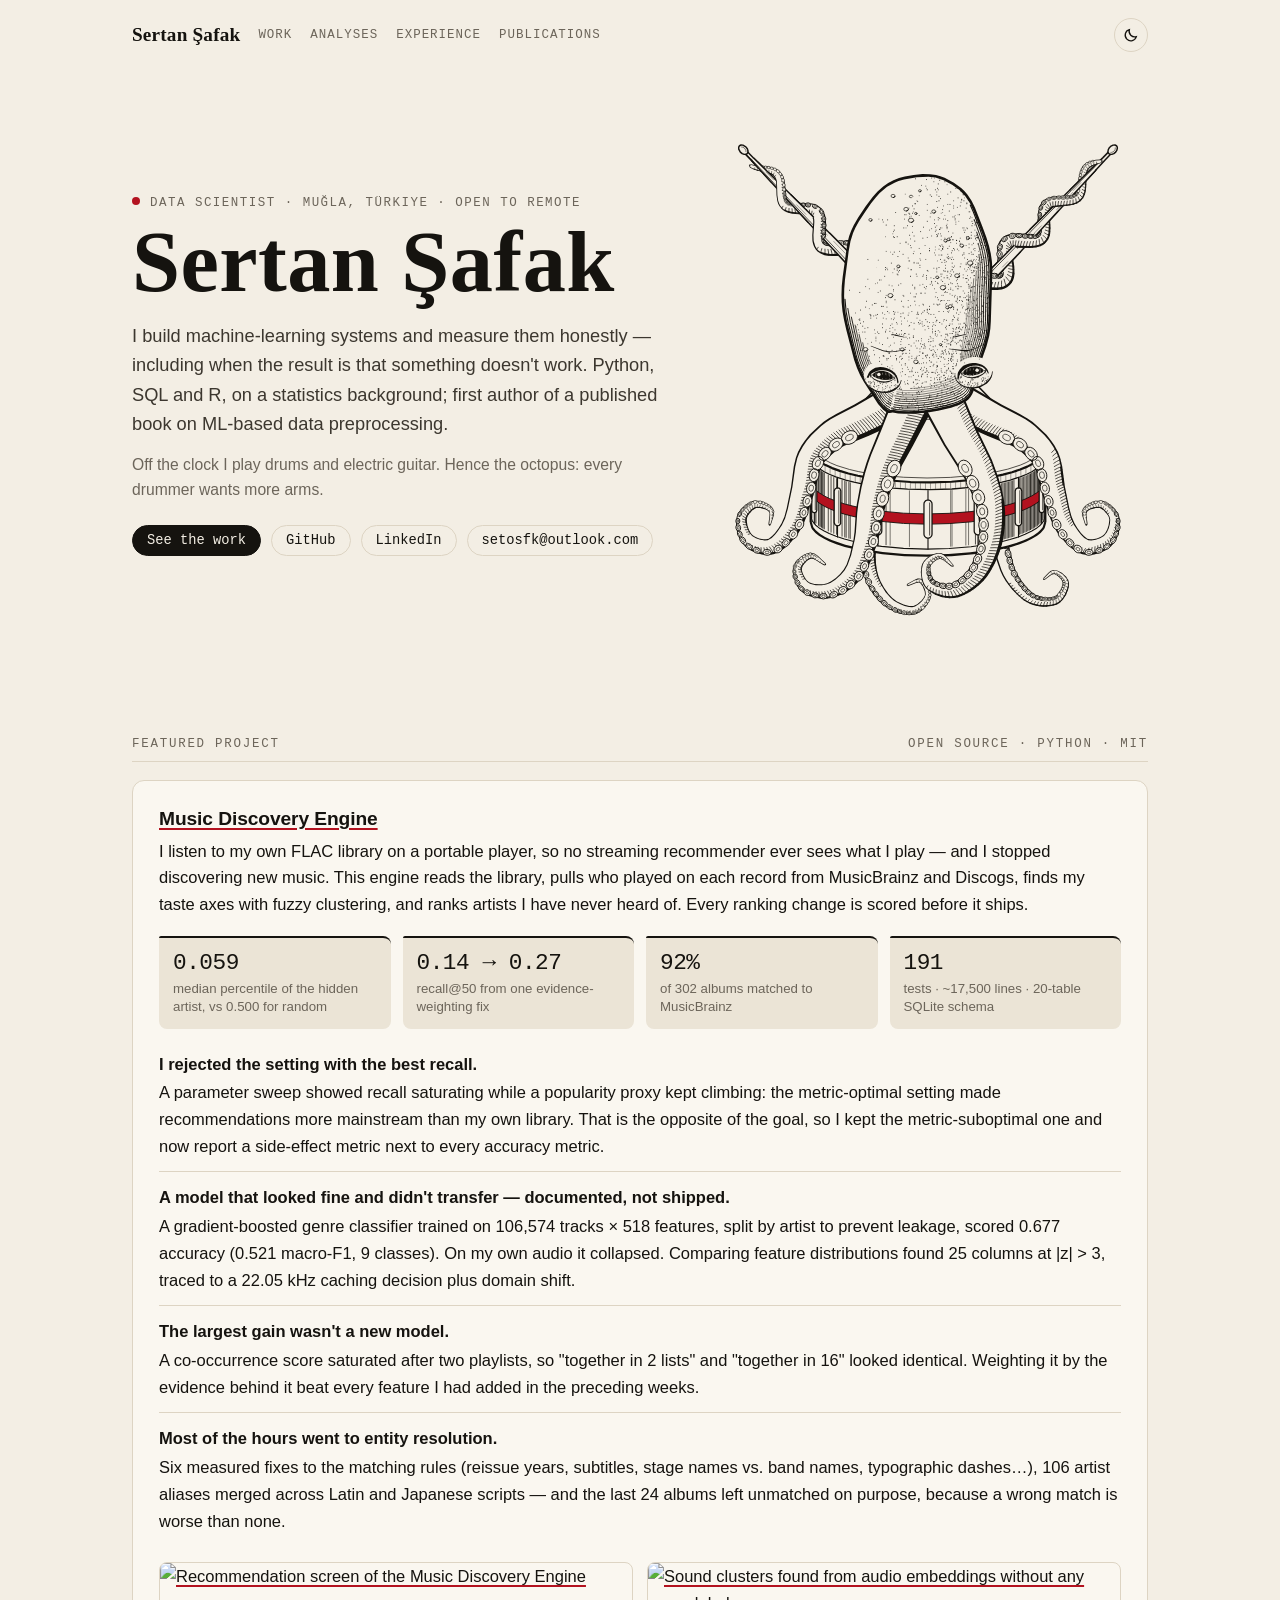
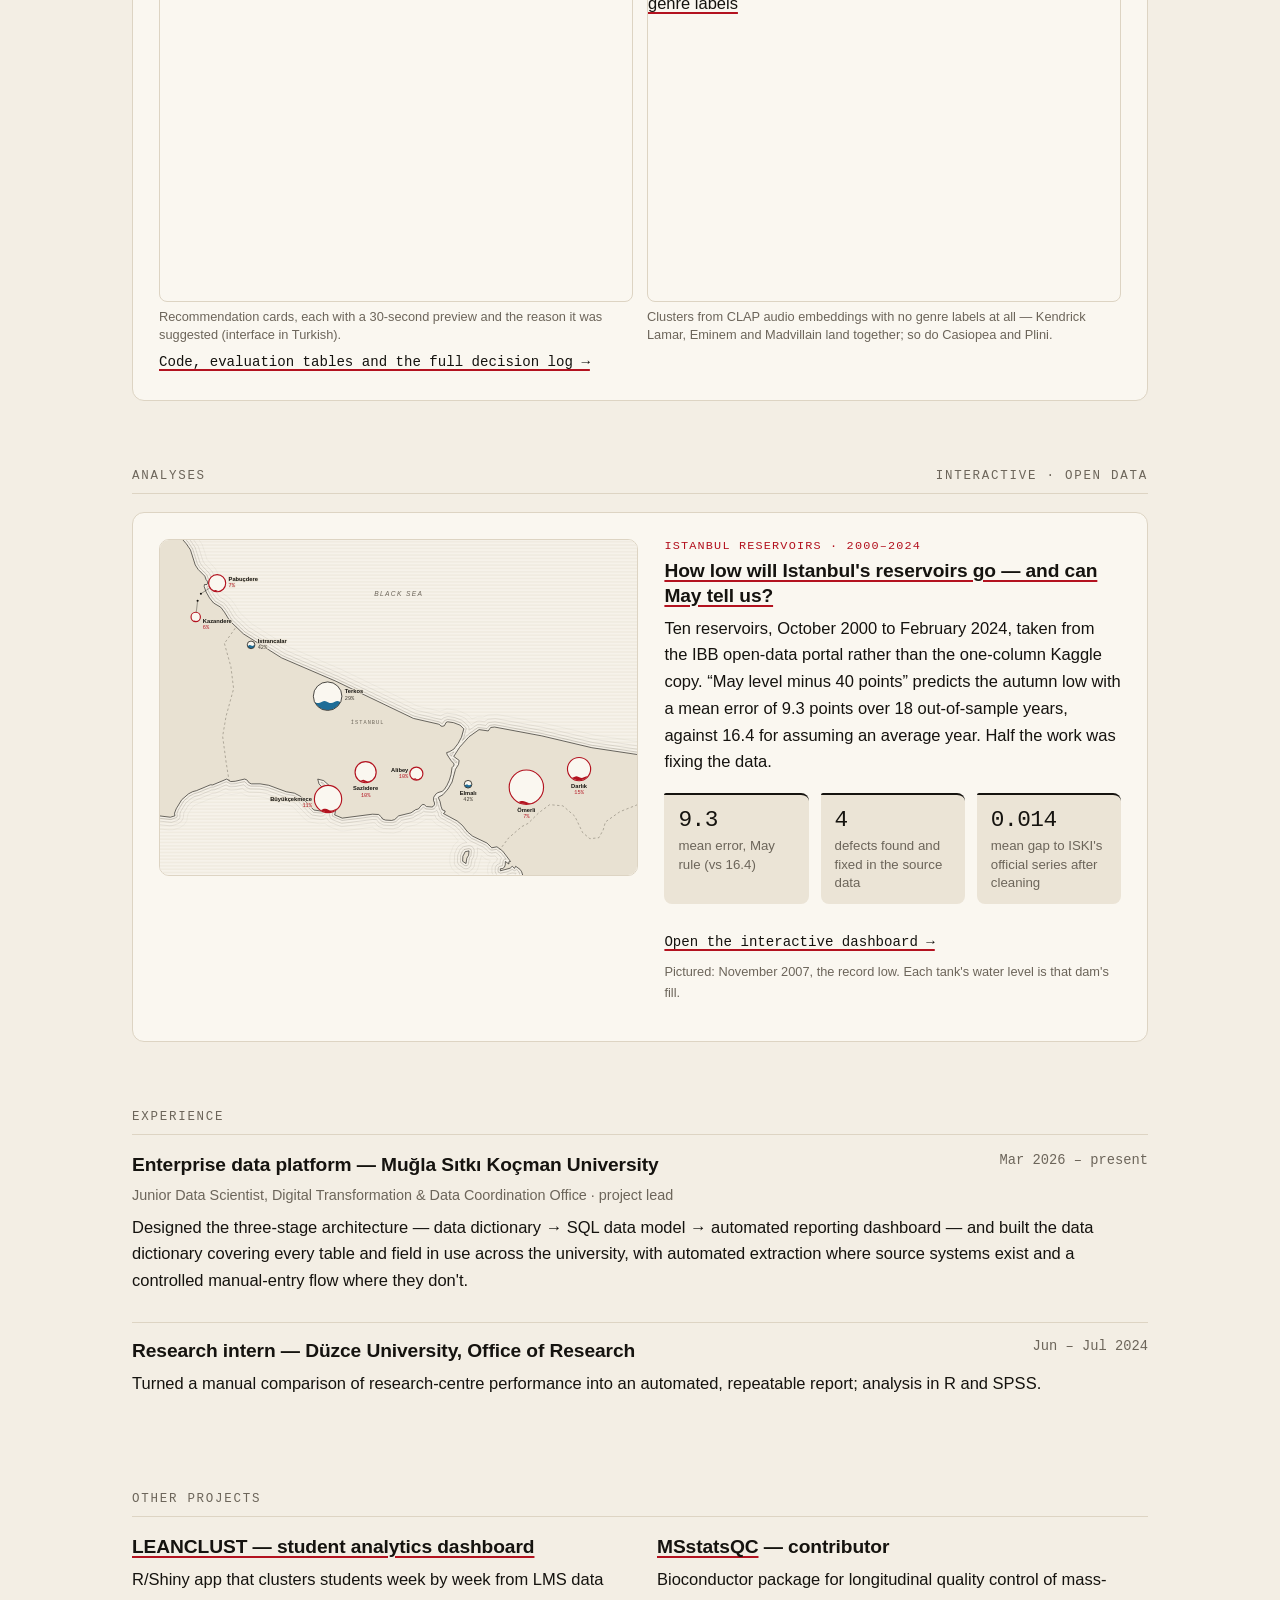
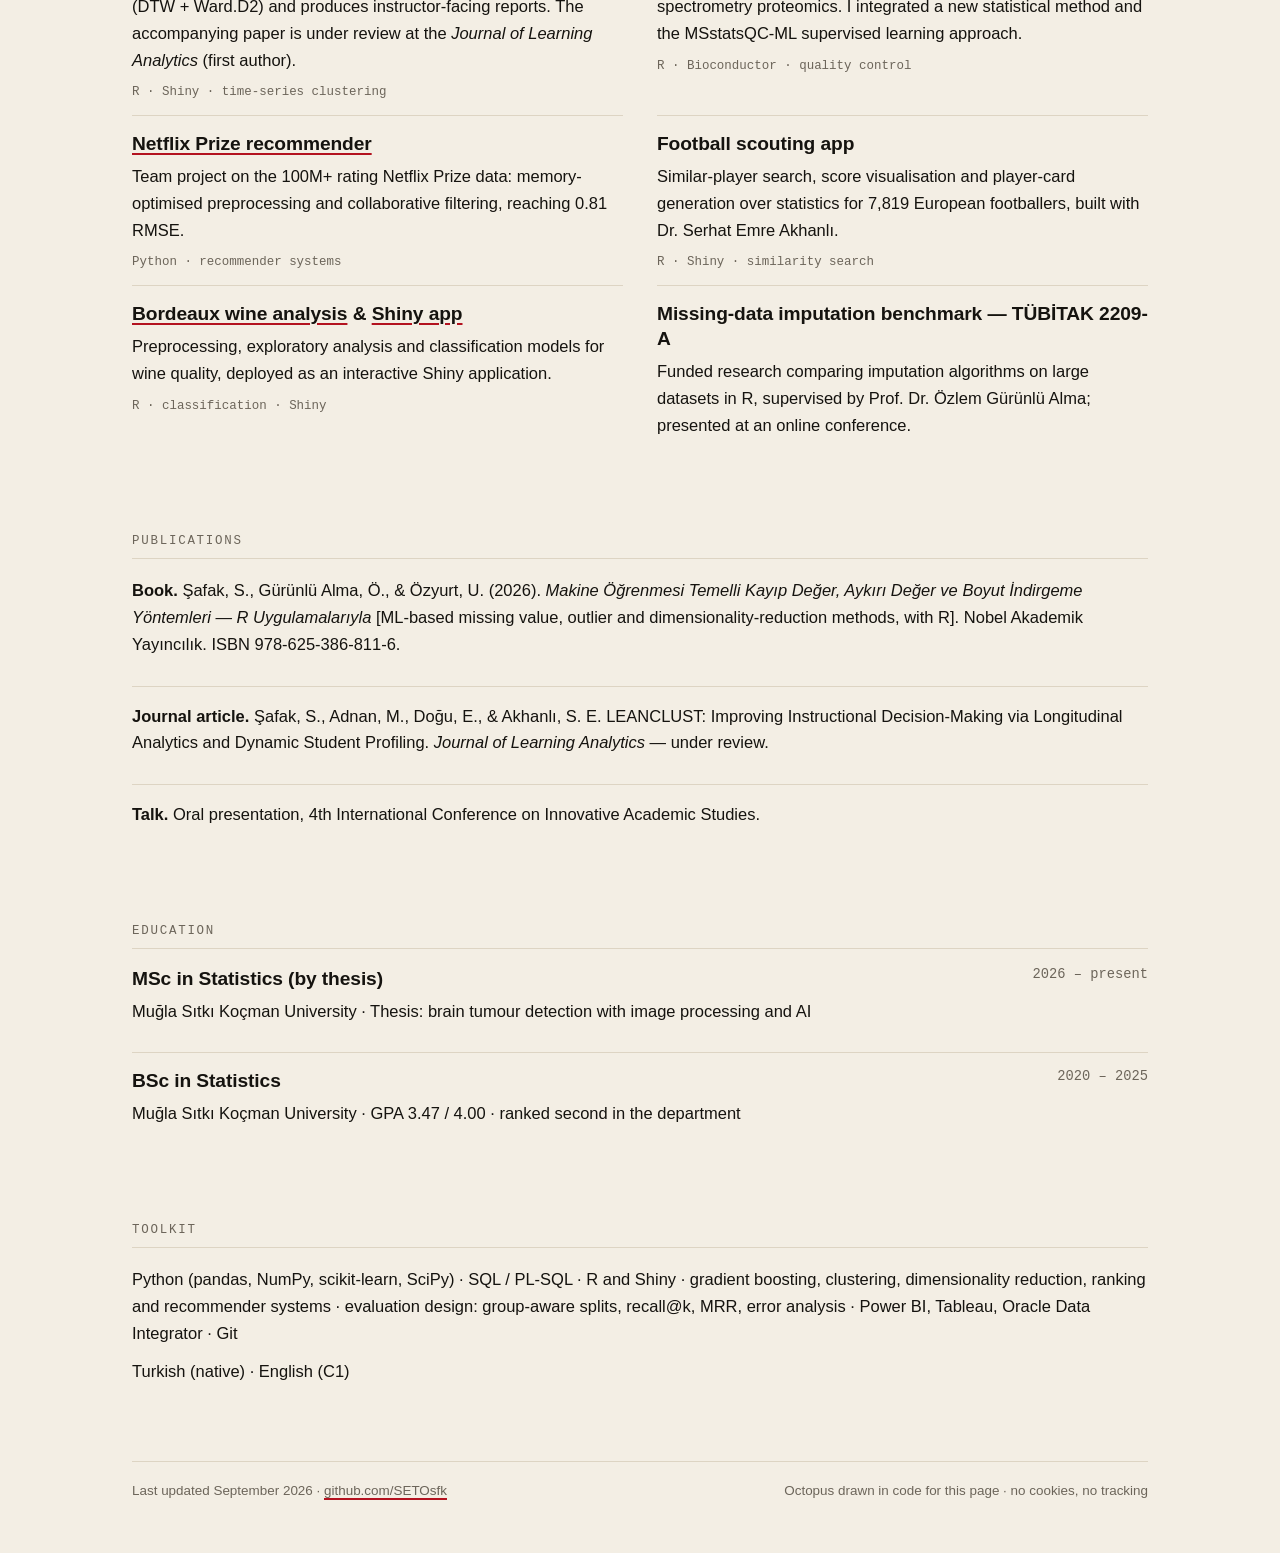
==== index.html @ 8f8a4d2e "Portfolio: first version" ====
<!doctype html>
<html lang="en">
<head>
<meta charset="utf-8">
<meta name="viewport" content="width=device-width, initial-scale=1">
<title>Sertan Şafak — Data Scientist</title>
<meta name="description" content="Statistician and data scientist in Muğla, Türkiye. Music discovery engine, an interactive analysis of Istanbul's reservoirs, a published book on ML-based data preprocessing.">
<meta name="author" content="Sertan Şafak">
<meta property="og:type" content="website">
<meta property="og:url" content="https://setosfk.github.io/">
<meta property="og:title" content="Sertan Şafak — Data Scientist">
<meta property="og:description" content="I build machine-learning systems and measure them honestly. Python, SQL, R.">
<meta property="og:image" content="https://setosfk.github.io/og.png">
<meta property="og:image:width" content="1200">
<meta property="og:image:height" content="630">
<meta name="twitter:card" content="summary_large_image">
<link rel="canonical" href="https://setosfk.github.io/">
<link rel="icon" href="favicon.svg" type="image/svg+xml">
<script>try{var t=localStorage.getItem("pd-theme");if(t==="light"||t==="dark")document.documentElement.setAttribute("data-theme",t)}catch(e){}</script>
<style>
@font-face{font-family:"Grenze Gotisch";font-weight:700;font-display:swap;src:url(assets/grenze-gotisch-latin-700-normal.woff2) format("woff2");unicode-range:U+0000-00FF,U+0131,U+2000-206F}
@font-face{font-family:"Grenze Gotisch";font-weight:700;font-display:swap;src:url(assets/grenze-gotisch-latin-ext-700-normal.woff2) format("woff2");unicode-range:U+0100-02BA}
@font-face{font-family:"IBM Plex Sans";font-weight:400;font-display:swap;src:url(assets/ibm-plex-sans-latin-400-normal.woff2) format("woff2");unicode-range:U+0000-00FF,U+0131,U+2000-206F,U+2212}
@font-face{font-family:"IBM Plex Sans";font-weight:400;font-display:swap;src:url(assets/ibm-plex-sans-latin-ext-400-normal.woff2) format("woff2");unicode-range:U+0100-02BA}
@font-face{font-family:"IBM Plex Sans";font-weight:500;font-display:swap;src:url(assets/ibm-plex-sans-latin-500-normal.woff2) format("woff2");unicode-range:U+0000-00FF,U+0131,U+2000-206F,U+2212}
@font-face{font-family:"IBM Plex Sans";font-weight:500;font-display:swap;src:url(assets/ibm-plex-sans-latin-ext-500-normal.woff2) format("woff2");unicode-range:U+0100-02BA}
@font-face{font-family:"IBM Plex Sans";font-weight:600;font-display:swap;src:url(assets/ibm-plex-sans-latin-600-normal.woff2) format("woff2");unicode-range:U+0000-00FF,U+0131,U+2000-206F,U+2212}
@font-face{font-family:"IBM Plex Sans";font-weight:600;font-display:swap;src:url(assets/ibm-plex-sans-latin-ext-600-normal.woff2) format("woff2");unicode-range:U+0100-02BA}
@font-face{font-family:"IBM Plex Mono";font-weight:400;font-display:swap;src:url(assets/ibm-plex-mono-latin-400-normal.woff2) format("woff2");unicode-range:U+0000-00FF,U+0131,U+2000-206F,U+2212}
@font-face{font-family:"IBM Plex Mono";font-weight:500;font-display:swap;src:url(assets/ibm-plex-mono-latin-500-normal.woff2) format("woff2");unicode-range:U+0000-00FF,U+0131,U+2000-206F,U+2212}

:root{
  color-scheme:light;
  --bg:#f3eee4; --paper:#f3eee4; --surface:#faf7f0; --ink:#15130f; --ink-2:#3c372f; --muted:#6c655a;
  --line:#ddd4c3; --blood:#b3121f; --accent:#b3121f; --soft:#ebe4d6;
  /* for the reservoir thumbnail (same variables as the dashboards) */
  --water:#1f6d97; --land:#e8e1d2; --sea:#f6f2ea; --hatch:#e0d8c8;
  --f-name:"Grenze Gotisch",Georgia,serif; --f-body:"IBM Plex Sans",-apple-system,BlinkMacSystemFont,"Segoe UI",Roboto,sans-serif;
  --f-mono:"IBM Plex Mono",ui-monospace,Menlo,monospace;
}
@media (prefers-color-scheme:dark){:root:not([data-theme="light"]){
  color-scheme:dark;
  --bg:#111110; --paper:#111110; --surface:#191816; --ink:#ece4d2; --ink-2:#cfc7b6; --muted:#a19989;
  --line:#2f2c27; --blood:#e0343f; --accent:#e0343f; --soft:#1f1d1a;
  --water:#5db4dd; --land:#1c1b18; --sea:#131312; --hatch:#211f1c;
}}
:root[data-theme="dark"]{
  color-scheme:dark;
  --bg:#111110; --paper:#111110; --surface:#191816; --ink:#ece4d2; --ink-2:#cfc7b6; --muted:#a19989;
  --line:#2f2c27; --blood:#e0343f; --accent:#e0343f; --soft:#1f1d1a;
  --water:#5db4dd; --land:#1c1b18; --sea:#131312; --hatch:#211f1c;
}
*{box-sizing:border-box}
html{-webkit-text-size-adjust:100%;scroll-behavior:smooth}
body{margin:0;background:var(--bg);color:var(--ink);font:16.5px/1.62 var(--f-body)}
a{color:inherit;text-decoration-color:var(--accent);text-decoration-thickness:1.5px;text-underline-offset:3px}
a:hover{color:var(--accent)}
:focus-visible{outline:2px solid var(--accent);outline-offset:3px;border-radius:3px}
.wrap{max-width:1060px;margin:0 auto;padding:0 22px}

/* top */
.top{display:flex;align-items:center;gap:18px;padding:18px 0}
.top .me{font:700 1.2rem/1 var(--f-name);text-decoration:none;letter-spacing:.01em}
.top nav{display:flex;gap:18px;flex-wrap:wrap;font:500 .78rem var(--f-mono);letter-spacing:.08em;text-transform:uppercase;color:var(--muted)}
.top nav a{text-decoration:none}
.top .sp{flex:1}
.tbtn{appearance:none;border:1px solid var(--line);background:transparent;color:var(--ink);border-radius:999px;width:34px;height:34px;display:inline-grid;place-items:center;cursor:pointer}
.tbtn:hover{border-color:var(--ink)}
.tbtn svg{width:16px;height:16px}
@media (max-width:640px){.top nav{display:none}}

/* hero */
.hero{display:grid;grid-template-columns:minmax(0,1fr) minmax(0,440px);gap:40px;align-items:center;padding:34px 0 30px}
.kicker{font:500 .78rem/1.3 var(--f-mono);letter-spacing:.12em;text-transform:uppercase;color:var(--muted);margin:0 0 10px}
.kicker i{display:inline-block;width:8px;height:8px;border-radius:50%;background:var(--accent);margin-right:10px;vertical-align:1px}
h1.name{font:700 clamp(3rem,7.4vw,5.4rem)/.95 var(--f-name);margin:0 0 18px;letter-spacing:.005em}
.lede{font-size:1.14rem;line-height:1.6;color:var(--ink-2);margin:0 0 14px;max-width:34em}
.aside{font-size:.98rem;color:var(--muted);margin:0 0 22px;max-width:34em}
.links{display:flex;flex-wrap:wrap;gap:10px}
.links a{font:500 .86rem var(--f-mono);text-decoration:none;border:1px solid var(--line);border-radius:999px;padding:7px 14px}
.links a:hover{border-color:var(--accent)}
.links a.pri{background:var(--ink);color:var(--bg);border-color:var(--ink)}
.links a.pri:hover{background:var(--accent);border-color:var(--accent);color:#fff}
.art{margin:0}
.art svg{width:100%;height:auto;display:block}
@media (max-width:820px){.hero{grid-template-columns:1fr}.art{max-width:380px;margin:0 auto;order:-1}}

/* sections */
section.s{padding:14px 0 8px}
h2.lab{font:500 .78rem var(--f-mono);letter-spacing:.14em;text-transform:uppercase;color:var(--muted);margin:46px 0 18px;padding-bottom:10px;border-bottom:1px solid var(--line);display:flex;justify-content:space-between;gap:10px}
h3{font:600 1.2rem/1.3 var(--f-body);margin:0 0 6px;letter-spacing:-.005em}
p{margin:0 0 12px}
.card{background:var(--surface);border:1px solid var(--line);border-radius:12px;padding:26px}
.card .k{font:500 .74rem var(--f-mono);letter-spacing:.1em;text-transform:uppercase;color:var(--accent);margin-bottom:6px}
.stats{display:grid;grid-template-columns:repeat(auto-fit,minmax(170px,1fr));gap:12px;margin:18px 0 20px}
.stat{border-top:2px solid var(--ink);background:var(--soft);border-radius:2px 8px 8px 8px;padding:12px 14px}
.stat b{display:block;font:500 1.42rem/1.15 var(--f-mono);letter-spacing:-.02em}
.stat span{display:block;font-size:.83rem;line-height:1.38;color:var(--muted);margin-top:4px}
.lessons{list-style:none;margin:0;padding:0}
.lessons li{padding:12px 0;border-top:1px solid var(--line)}
.lessons li:first-child{border-top:0;padding-top:2px}
.lessons strong{display:block;margin-bottom:2px}
.figs{display:grid;grid-template-columns:1fr 1fr;gap:14px;margin-top:16px}
figure{margin:0}
figure img{width:100%;height:340px;object-fit:cover;object-position:top left;display:block;border-radius:8px;border:1px solid var(--line)}
figure a{display:block}
figcaption{font-size:.8rem;color:var(--muted);margin-top:6px;line-height:1.4}
@media (max-width:700px){.figs{grid-template-columns:1fr}}
.more{font:500 .88rem var(--f-mono);display:inline-block;margin-top:10px}

.analysis{display:grid;grid-template-columns:minmax(0,1.05fr) minmax(0,1fr);gap:26px;align-items:start}
.analysis .map{border-radius:10px;overflow:hidden;border:1px solid var(--line);display:block}
.analysis .map svg{display:block;width:100%;height:auto}
@media (max-width:820px){.analysis{grid-template-columns:1fr}}
@media (max-width:640px){.card{padding:18px}.wrap{padding:0 16px}}

.item{padding:16px 0;border-top:1px solid var(--line)}
.item:first-of-type{border-top:0;padding-top:0}
.row{display:flex;justify-content:space-between;gap:16px;flex-wrap:wrap}
.when{color:var(--muted);font:400 .86rem var(--f-mono);white-space:nowrap}
.meta{font-size:.9rem;color:var(--muted);margin-bottom:6px}
.tags{font:400 .78rem var(--f-mono);color:var(--muted);margin-top:6px}
.two{display:grid;grid-template-columns:1fr 1fr;gap:0 34px}
.two .item{border-top:1px solid var(--line);padding:16px 0}
.two .item:nth-child(-n+2){border-top:0;padding-top:0}
@media (max-width:760px){.two{grid-template-columns:1fr}.two .item:nth-child(2){border-top:1px solid var(--line);padding-top:16px}}
footer{margin:56px 0 40px;padding-top:18px;border-top:1px solid var(--line);font-size:.84rem;color:var(--muted);display:flex;justify-content:space-between;gap:12px;flex-wrap:wrap}
@media print{.top,.art,.tbtn{display:none}}
</style>
</head>
<body>
<div class="wrap">

<header class="top">
  <a class="me" href="#">Sertan Şafak</a>
  <nav aria-label="Sections"><a href="#work">Work</a><a href="#analyses">Analyses</a><a href="#experience">Experience</a><a href="#publications">Publications</a></nav>
  <span class="sp"></span>
  <button class="tbtn" id="theme" type="button" aria-label="Toggle theme"></button>
</header>

<section class="hero">
  <div>
    <p class="kicker"><i></i>Data scientist · Muğla, Türkiye · open to remote</p>
    <h1 class="name">Sertan Şafak</h1>
    <p class="lede">I build machine-learning systems and measure them honestly — including when the result is that something doesn't work. Python, SQL and R, on a statistics background; first author of a published book on ML-based data preprocessing.</p>
    <p class="aside">Off the clock I play drums and electric guitar. Hence the octopus: every drummer wants more arms.</p>
    <div class="links">
      <a class="pri" href="#work">See the work</a>
      <a href="https://github.com/SETOsfk">GitHub</a>
      <a href="https://linkedin.com/in/sertansafak">LinkedIn</a>
      <a href="mailto:setosfk@outlook.com">setosfk@outlook.com</a>
    </div>
  </div>
  <figure class="art"><svg xmlns="http://www.w3.org/2000/svg" viewBox="0 0 600 740" role="img"><title>An octopus wrapped around a snare drum, two arms coiled up crossed drumsticks</title><path d="M180.7 456.5L410.7 218L551.3 66L548.2 63L420.8 189.4L391.7 218.9L171.3 447.5Z" fill="var(--paper)"/><path d="M180.7 456.5L410.7 218L467.1 157.4L541.8 76L551.3 66M171.3 447.5L401.3 209L459.9 150.4L538.6 72.9L548.2 63" fill="none" stroke="var(--ink)" stroke-width="2.0" stroke-linecap="round" stroke-linejoin="round"/><path d="M173.6 449.7L403.6 211.2L548.9 63.7" fill="none" stroke="var(--ink)" stroke-width="1.0" stroke-linecap="round" stroke-linejoin="round"/><path d="M222.8 405.8L235.6 392.5M186.2 441.5L202.2 424.9M201 426L217.1 409.3M397.5 223.8L409.4 211.5M411.7 208.4L420 199.8M457.5 163.6L469.4 151.2M467.3 152.7L483.8 135.6M249.9 378L261.6 365.9M302.9 323.4L312.1 313.8M463.2 159L471.4 150.5M342.3 280.5L350 272.5M495 123.1L503.4 114.4M415.2 204.3L430.9 188M252.7 371.7L261.6 362.5M299.8 325.8L315.6 309.4M424.2 195.9L431.3 188.6M235.5 395.9L246.9 384M421 197.4L428.3 189.8M477.8 142L487.7 131.7M288.5 335L297.1 326.1M187 445.1L198.5 433.3M223.1 407.1L232 397.9M199.5 430.6L215.1 414.4M187.7 444.2L196.5 435.1" fill="none" stroke="var(--ink)" stroke-width="0.5" stroke-linecap="round" stroke-linejoin="round"/><path d="M182.5 452L181.6 455.4L180.4 456.8L177.3 458.4L175.6 458.5L172.3 457.3L171 456.1L169.6 452.9L170 449.4L171 447.9L172.3 446.7L175.6 445.5L177.3 445.6L180.4 447.2L181.6 448.6L182.5 452Z" fill="var(--paper)" stroke="var(--ink)" stroke-width="2.0" stroke-linejoin="round"/><path d="M179.2 452L179 453.3L178.2 454.4L177 455.1L175.7 455.2L174.4 454.8L173.4 453.9L172.8 452.7L172.8 451.3L173.4 450.1L174.4 449.2L175.7 448.8L177 448.9L178.2 449.6L179 450.7L179.2 452" fill="none" stroke="var(--ink)" stroke-width="0.75" stroke-linecap="round" stroke-linejoin="round"/><path d="M557 56.9L558.1 58.9L558.2 60.2L557.6 63L555.9 65.6L553.4 67.7L550.6 68.7L548.1 68.6L547.1 68.1L545.7 66.3L545.4 65.1L545.8 62.4L547.3 59.6L549.6 57.4L552.4 56.1L555 55.9L557 56.9Z" fill="var(--paper)" stroke="var(--ink)" stroke-width="2.0" stroke-linejoin="round"/><path d="M555.4 59.8L555.3 61.6L554.1 63.7L552.3 65.3L550.3 66L549.4 66" fill="none" stroke="var(--ink)" stroke-width="0.75" stroke-linecap="round" stroke-linejoin="round"/><path d="M428.7 447.5L198.7 209L51.8 63L48.7 66L170.5 197.9L198.9 228L419.3 456.5Z" fill="var(--paper)"/><path d="M428.7 447.5L198.7 209L140.1 150.4L61.4 72.9L51.8 63M419.3 456.5L189.3 218L132.9 157.4L58.2 76L48.7 66" fill="none" stroke="var(--ink)" stroke-width="2.0" stroke-linecap="round" stroke-linejoin="round"/><path d="M421.6 454.3L191.6 215.9L49.4 65.3" fill="none" stroke="var(--ink)" stroke-width="1.0" stroke-linecap="round" stroke-linejoin="round"/><path d="M390.6 418.2L380.8 408M167 183.3L151.8 167.5M347.5 371.5L338 361.7M79.3 89.4L69.1 78.7M269.8 291L255.6 276.3M409.5 437.5L398.7 426.2M339.3 359.6L325.1 344.9M231.9 249.5L218.3 235.3M149.3 162L140.9 153.3M201.7 221.5L190.5 209.9M147.3 160.2L133 145.4M412.1 438.3L403.6 429.4M69.4 84.3L60.1 74.7M296.9 320.8L281.5 304.8M198.1 217.7L186.4 205.5M397.6 421.6L388.4 412M410.2 437.9L397.9 425.1M198.5 217L185.3 203.3M299 322.4L289 312.1M286.2 304.1L278.1 295.7M394.8 419L378.5 402.1M103.7 116.3L96.2 108.4M139.5 153.5L131.1 144.8M258.6 281.2L243.9 265.9" fill="none" stroke="var(--ink)" stroke-width="0.5" stroke-linecap="round" stroke-linejoin="round"/><path d="M430.5 452L430.3 453.8L428.4 456.8L425.3 458.4L423.6 458.5L420.3 457.3L419 456.1L417.6 452.9L418 449.4L419 447.9L420.3 446.7L423.6 445.5L425.3 445.6L428.4 447.2L430.3 450.2L430.5 452Z" fill="var(--paper)" stroke="var(--ink)" stroke-width="2.0" stroke-linejoin="round"/><path d="M427.2 452L427 453.3L426.2 454.4L425 455.1L423.7 455.2L422.4 454.8L421.4 453.9L420.8 452.7L420.8 451.3L421.4 450.1L422.4 449.2L423.7 448.8L425 448.9L426.2 449.6L427 450.7L427.2 452" fill="none" stroke="var(--ink)" stroke-width="0.75" stroke-linecap="round" stroke-linejoin="round"/><path d="M43 56.9L45 55.9L47.6 56.1L51.6 58.4L53.6 61L54.5 63.8L54.3 66.3L52.9 68.1L51.9 68.6L49.4 68.7L46.6 67.7L44.1 65.6L41.9 61.6L41.9 58.9L43 56.9Z" fill="var(--paper)" stroke="var(--ink)" stroke-width="2.0" stroke-linejoin="round"/><path d="M45.8 58.7L47.6 58.9L49.6 60.1L51.6 63L51.7 64.8" fill="none" stroke="var(--ink)" stroke-width="0.75" stroke-linecap="round" stroke-linejoin="round"/><path d="M245.8 434.7L225.6 504.4L215.7 545.7L211.8 563.7L208.7 582.3L207.7 593L207.5 608L208.4 620.7L209.6 629.4L211.4 637.9L215.9 650.6L222.1 662.3L231.3 674.5L240.9 683.7L246.5 687.6L250.5 689.8L256.6 692.4L262.9 694.4L269.5 695.7L274.1 696.1L281.5 695.4L284 694.6L288.5 692.3L293.8 687.9L299.5 680.9L302.6 674.7L303.7 669.7L303.5 667.2L302.4 662.6L299.6 656.5L297.1 652.9L293.9 649.6L291.7 648.2L289.1 647.4L286.4 647.5L282.1 649.1L271.6 655L272.4 657L283.6 652.8L288.4 652L289.5 652.5L291.6 654.7L295 661L296.5 667.7L295.5 671.9L293.8 674.7L290.4 678.8L286.3 682.2L283.5 684L280.8 685.1L278 685.4L271.4 684.7L263 681.8L256.6 678.5L249.8 673.2L243.8 666.5L237.8 657.4L233.7 649.3L231.2 642.6L229.1 634L228 625L227.8 613.8L228.5 600.7L229.8 591.5L232.1 580.4L236.6 563.6L254.9 507L278.2 445.3Z" fill="var(--paper)"/><path d="M276.8 449.1L268.4 447.9L261.4 447.5M275.3 452.9L267 451.7L260.1 451.3M273.9 456.7L265.7 455.5L258.8 455.1M272.5 460.5L264.3 459.3L257.5 458.8M271 464.3L263 463L256.2 462.6M269.6 468L261.6 466.8L254.9 466.3M268.1 471.8L260.2 470.6L253.6 470.1M266.7 475.5L258.9 474.3L252.3 473.9M265.3 479.2L257.5 478.1L251 477.6M263.8 483L256.2 481.8L249.7 481.4M262.4 486.7L254.8 485.6L248.4 485.1M261 490.4L253.5 489.3L247.2 488.9M259.6 494.1L252.2 493.1L245.9 492.7M258.3 497.8L250.9 496.8L244.7 496.5M256.9 501.5L249.6 500.5L243.5 500.2M255.6 505.2L248.4 504.3L242.4 504M254.3 508.9L247.2 508L241.3 507.8M253 512.6L246 511.8L240.1 511.6M251.7 516.3L244.8 515.6L239 515.4M250.5 520L243.7 519.3L238 519.2M249.3 523.8L242.6 523.1L236.9 523.1M248.1 527.6L241.4 527L235.9 526.9M246.8 531.4L240.3 530.8L234.8 530.7M245.6 535.2L239.1 534.6L233.7 534.6M244.3 539.1L237.9 538.5L232.6 538.4M243.1 542.9L236.8 542.3L231.5 542.2M241.9 546.7L235.6 546.1L230.4 546M240.7 550.4L234.5 549.9L229.3 549.9M239.5 554.2L233.4 553.7L228.3 553.7M238.3 558L232.3 557.5L227.3 557.5M237.2 561.7L231.3 561.3L226.4 561.4M236.1 565.4L230.3 565.1L225.5 565.2M235 569.2L229.3 568.9L224.6 569M234 573L228.4 572.7L223.7 572.9M233 576.7L227.6 576.5L223 576.8M232.1 580.4L226.7 580.3L222.3 580.6M231.2 584.2L226 584.2L221.7 584.5M230.5 587.8L225.4 587.9L221.2 588.4M229.8 591.5L224.9 591.7L220.8 592.3M229.2 595.2L224.4 595.5L220.5 596.2M228.7 598.8L224.2 599.3L220.4 600M228.4 602.5L224 603.1L220.4 603.9M228.1 606.3L223.8 607L220.4 607.8M227.9 610.1L223.8 610.8L220.4 611.7M227.8 613.8L223.8 614.7L220.6 615.6M227.7 617.6L224 618.5L220.9 619.5M227.8 621.3L224.2 622.3L221.3 623.3M228 625L224.6 626L221.9 627.1M228.3 628.6L225.2 629.7L222.6 630.9M228.8 632.2L225.9 633.4L223.5 634.5M229.4 635.7L226.7 636.9L224.6 638.1M230.2 639.2L227.8 640.5L225.9 641.7M231.2 642.6L229 643.9L227.3 645.1M232.3 646L230.4 647.2L228.9 648.4M233.7 649.3L232 650.5L230.7 651.6M235.2 652.6L233.7 653.8L232.6 654.9M236.9 655.9L235.6 657L234.6 658M225.8 667.7L227.3 667L228.5 666.6M228.5 671.1L230 670.4L231.3 669.9M231.3 674.5L232.8 673.6L234.1 673M234.2 677.7L235.8 676.7L237.2 676M237.5 680.8L239.1 679.6L240.5 678.8M240.9 683.7L242.5 682.3L243.9 681.4M244.5 686.3L246.2 684.8L247.6 683.6M248.5 688.7L250.1 686.9L251.5 685.5M252.5 690.7L254 688.7L255.4 687.2M256.6 692.4L258 690.3L259.3 688.6M260.8 693.8L262.1 691.5L263.3 689.8M265.1 694.9L266.2 692.5L267.3 690.7M269.5 695.7L270.5 693.2L271.4 691.2M274.1 696.1L274.8 693.4L275.5 691.3" fill="none" stroke="var(--ink)" stroke-width="1.0" stroke-linecap="round" stroke-linejoin="round"/><path d="M278.9 695.8L279.2 693.1L279.6 690.8M284 694.6L283.6 691.8L283.4 689.4M288.5 692.3L287.5 689.7L286.8 687.4M292.2 689.4L290.9 687.1L290 685M295.4 686.3L293.9 684.2L292.9 682.3M298.2 682.8L296.6 681L295.5 679.4M300.7 679L299 677.5L297.7 676.2M302.6 674.7L301 673.7L299.6 672.7M303.7 669.7L302.1 669.3L300.9 668.9M303.1 664.8L301.9 664.8L300.9 664.7M301.6 660.5L300.7 660.6L299.9 660.7M299.6 656.5L298.9 656.8L298.3 656.9M292.6 656.2L293 655.7L293.3 655.3M290.6 653.4L291 652.8L291.2 652.2M288.4 652L288.3 650.9L288.2 649.9M285.4 652.2L284.8 651.2L284.3 650.3" fill="none" stroke="var(--ink)" stroke-width="0.75" stroke-linecap="round" stroke-linejoin="round"/><path d="M278.2 445.3L253 512.6L240.1 552.3L233.5 574.8L230.1 589.7L228.5 600.7L227.7 617.6L228.2 626.8L229.1 634L228 634.2L226.2 621.4L226.1 604.3L227.4 591.2L231 574.3L237.4 551.6L250 511.7L274.6 444.1ZM246.5 687.6L256.6 692.4L267.3 695.4L276.5 696.1L284 694.6L288.5 692.3L292.2 689.4L296.9 684.6L299.5 680.9L301.7 676.9L303.3 672.3L303.7 669.7L303.1 664.8L302.6 664.9L302.9 667.2L302.5 672.1L300.9 676.5L298.7 680.4L296.1 683.9L291.5 688.6L287.9 691.4L283.6 693.6L276.5 694.9L267.6 694.1L257.1 691.3L247 686.8Z" fill="var(--ink)"/><path d="M244.4 434.3L224.5 503.6L214.8 544.5L210.6 564.2L207.7 582L206.6 594.1L206.6 610.2L207.8 624.2L211.1 640L216.1 653.2L219.9 660.4L224.4 667.1L233.4 678L239.4 683.5L244.2 687.1L249.5 690.1L255.1 692.6L266.7 696L272.8 696.7L278.9 696.5L284.9 695L288.5 693L291.8 690.6L298.7 683.2L302.7 676.1L304.2 670.1L303.5 664L301.2 658.3L296.7 651.6L291.9 647.7L287.8 647L285.7 647.2L281.9 648.7L271.4 654.6L271.8 655.4L282.3 649.6L287.8 648L291.5 648.6L294.6 650.9L297.1 653.8L300.2 658.8L301.8 662.4L302.8 666.2L303 670.1L302.3 673.8L300.8 677.4L297.7 682.5L295.2 685.5L291 689.6L287.8 691.9L284.4 693.7L280.6 694.9L276.8 695.3L270.9 695.1L265.1 694.2L259.3 692.6L250.2 688.8L241.9 683.5L233.2 675.4L225.8 666.1L219.5 656L214.7 645.2L211.4 633.7L209.5 622L208.6 608.1L208.7 594.2L209.9 582.3L213.2 562.6L227 504.3L247.3 435.1Z" fill="var(--ink)"/><path d="M276.7 444.8L253.6 507L235.2 564.5L231.1 580.1L228.7 592L227.3 604.1L226.8 618.2L227.9 632.4L230.8 644.2L235.7 655.4L242.2 665.7L248.9 673.3L253.6 677.3L257 679.5L262.4 682.3L268.1 684.5L274.1 685.8L278.3 686.1L282.4 685.2L287.7 682L292.1 677.8L295.7 672.7L297 668.7L296.6 664.6L295.4 660.7L292.6 655.2L289.7 652.1L287.6 651.5L283.5 652.3L272.3 656.6L272.5 657.5L283.8 653.2L287.5 652.5L289.2 653L292.7 657.5L295.5 664.8L295.9 668.6L295.5 670.5L293.6 673.9L291.2 677L285.3 682.2L280.1 684.6L274.3 684.5L266.7 682.5L257.7 678.3L251.4 673.6L245.9 667.9L240.1 659.8L235.4 651L232.4 643.7L230.4 636L229 626.2L228.7 616.2L229.2 604.2L230.7 592.3L233.1 580.6L237.9 563.2L256 507.8L279.6 445.8Z" fill="var(--ink)"/><path d="M211.3 589.7a5.8 4.3 95 1 0 -0.9 11.5a5.8 4.3 95 1 0 0.9 -11.5zM210.6 602.5a5.5 4.1 91 1 0 -0.1 11a5.5 4.1 91 1 0 0.1 -11zM210.9 615.3a5.2 3.9 86 1 0 0.7 10.5a5.2 3.9 86 1 0 -0.7 -10.5zM211.9 626.1a5 3.7 81 1 0 1.5 9.9a5 3.7 81 1 0 -1.5 -9.9zM214 636.9a4.8 3.5 75 1 0 2.5 9.2a4.8 3.5 75 1 0 -2.5 -9.2zM217.3 647.5a4.6 3.4 67 1 0 3.6 8.4a4.6 3.4 67 1 0 -3.6 -8.4zM222 657.3a4.3 3.2 60 1 0 4.4 7.5a4.3 3.2 60 1 0 -4.4 -7.5zM226.6 664.7a4.1 3.1 55 1 0 4.8 6.8a4.1 3.1 55 1 0 -4.8 -6.8zM231.8 671.7a4 2.9 49 1 0 5.2 6a4 2.9 49 1 0 -5.2 -6zM237.8 678.1a3.8 2.8 43 1 0 5.5 5.1a3.8 2.8 43 1 0 -5.5 -5.1zM244.6 684a3.6 2.6 33 1 0 6 3.9a3.6 2.6 33 1 0 -6 -3.9zM252.2 688.5a3.4 2.5 25 1 0 6.1 2.8a3.4 2.5 25 1 0 -6.1 -2.8zM258.3 691.1a3.2 2.4 19 1 0 6.1 2.1a3.2 2.4 19 1 0 -6.1 -2.1z" fill="var(--paper)" stroke="var(--ink)" stroke-width="1.3"/><path d="M264.6 693.1a3.1 2.3 12 1 0 6 1.3a3.1 2.3 12 1 0 -6 -1.3zM271.3 694.3a2.9 2.2 4 1 0 5.8 0.4a2.9 2.2 4 1 0 -5.8 -0.4zM278.4 694.4a2.8 2 -11 1 0 5.4 -1.1a2.8 2 -11 1 0 -5.4 1.1zM285.5 692.4a2.6 1.9 -31 1 0 4.5 -2.7a2.6 1.9 -31 1 0 -4.5 2.7zM291.1 688.5a2.5 1.8 -42 1 0 3.6 -3.3a2.5 1.8 -42 1 0 -3.6 3.3zM295.8 683.8a2.3 1.7 -51 1 0 2.9 -3.6a2.3 1.7 -51 1 0 -2.9 3.6zM298.5 680.2a2.2 1.6 -58 1 0 2.3 -3.7a2.2 1.6 -58 1 0 -2.3 3.7zM300.8 676.2a2.1 1.5 -68 1 0 1.6 -3.9a2.1 1.5 -68 1 0 -1.6 3.9zM302.4 671.6a2 1.5 -86 1 0 0.3 -3.9a2 1.5 -86 1 0 -0.3 3.9zM302.5 666.8a1.9 1.4 -101 1 0 -0.7 -3.6a1.9 1.4 -101 1 0 0.7 3.6zM301.3 662.4a1.7 1.3 -110 1 0 -1.2 -3.3a1.7 1.3 -110 1 0 1.2 3.3zM299.6 658.4a1.6 1.2 -118 1 0 -1.5 -2.9a1.6 1.2 -118 1 0 1.5 2.9zM297.3 654.6a1.5 1.1 -126 1 0 -1.8 -2.5a1.5 1.1 -126 1 0 1.8 2.5zM294.5 651a1.4 1 -139 1 0 -2.1 -1.8a1.4 1 -139 1 0 2.1 1.8z" fill="var(--paper)" stroke="var(--ink)" stroke-width="0.8"/><path d="M211 592.6a2.9 2 95 1 0 -0.5 5.8a2.9 2 95 1 0 0.5 -5.8zM210.6 605.2a2.8 1.9 91 1 0 -0.1 5.5a2.8 1.9 91 1 0 0.1 -5.5zM211.1 617.9a2.6 1.8 86 1 0 0.3 5.2a2.6 1.8 86 1 0 -0.3 -5.2zM212.3 628.6a2.5 1.7 81 1 0 0.8 5a2.5 1.7 81 1 0 -0.8 -5zM214.6 639.2a2.4 1.6 75 1 0 1.3 4.6a2.4 1.6 75 1 0 -1.3 -4.6zM218.2 649.5a2.3 1.6 67 1 0 1.8 4.2a2.3 1.6 67 1 0 -1.8 -4.2zM223.1 659.2a2.2 1.5 60 1 0 2.2 3.7a2.2 1.5 60 1 0 -2.2 -3.7zM227.8 666.4a2.1 1.4 55 1 0 2.4 3.4a2.1 1.4 55 1 0 -2.4 -3.4zM233.1 673.2a2 1.3 49 1 0 2.6 3a2 1.3 49 1 0 -2.6 -3zM239.1 679.4a1.9 1.3 43 1 0 2.8 2.6a1.9 1.3 43 1 0 -2.8 -2.6zM246.1 685a1.8 1.2 33 1 0 3 2a1.8 1.2 33 1 0 -3 -2zM253.8 689.2a1.7 1.1 25 1 0 3.1 1.4a1.7 1.1 25 1 0 -3.1 -1.4zM259.8 691.6a1.6 1.1 19 1 0 3.1 1a1.6 1.1 19 1 0 -3.1 -1zM266.1 693.4a1.5 1 12 1 0 3 0.7a1.5 1 12 1 0 -3 -0.7zM272.8 694.4a1.5 1 4 1 0 2.9 0.2a1.5 1 4 1 0 -2.9 -0.2zM279.8 694.2a1.4 0.9 -11 1 0 2.7 -0.5a1.4 0.9 -11 1 0 -2.7 0.5zM286.6 691.7a1.3 0.9 -31 1 0 2.2 -1.3a1.3 0.9 -31 1 0 -2.2 1.3z" fill="none" stroke="var(--ink)" stroke-width="0.9"/><circle cx="272.0" cy="656.0" r="1.1" fill="var(--ink)"/><path d="M322.2 446.3L347.7 503.1L359.5 530.4L389.5 606.6L399.2 635.3L402.9 643.5L406.3 649.4L414 659.8L422.8 669.3L431.4 676.4L439.4 681L448.4 683.8L457.4 684.9L466.4 684.4L470.9 683.5L475.5 681.8L480 679.1L484.9 673.7L489.2 665.8L491.2 659.4L491.8 654.6L490.7 649.3L488.1 645.1L483.2 640.5L479.5 638.1L475.3 636.2L472.8 635.8L470.1 636L465.8 638.4L457.3 647.1L458.7 648.9L468.1 641.6L471 640.3L472.3 640.4L475.2 641.7L479.4 645L482.9 649L484.3 651.7L484.2 655.8L482.4 660.7L479.8 665.3L476.5 669.4L474.2 671.3L471.7 672.5L468.6 673.3L463.5 673.7L456.5 673.1L451.3 671.9L446.6 670.1L441 666.6L435.8 661.8L429.8 654.9L424.4 647.2L419.9 639.3L416.1 629.4L408.9 600.3L386.7 526.9L375 492.3L353.8 433.7Z" fill="var(--paper)"/><path d="M355.1 437.4L351.2 439.9L348 442.3M356.5 441.2L352.6 443.7L349.5 446M357.8 445L354 447.4L350.9 449.7M359.2 448.7L355.4 451.1L352.4 453.4M360.6 452.5L356.8 454.9L353.8 457.1M361.9 456.2L358.2 458.6L355.3 460.9M363.3 460L359.6 462.4L356.7 464.6M364.7 463.8L361 466.1L358.1 468.3M366.1 467.6L362.4 469.9L359.6 472.1M367.5 471.3L363.8 473.6L361 475.8M368.8 475.1L365.3 477.4L362.4 479.5M370.2 478.9L366.7 481.2L363.9 483.3M371.6 482.7L368 485L365.3 487M372.9 486.5L369.4 488.7L366.7 490.8M374.3 490.3L370.8 492.5L368.1 494.6M375.7 494.2L372.2 496.3L369.5 498.4M377 498L373.5 500.1L370.8 502.1M378.3 501.8L374.9 503.9L372.2 505.9M379.7 505.7L376.2 507.8L373.5 509.7M381 509.5L377.6 511.6L374.9 513.5M382.2 513.4L378.9 515.4L376.2 517.3M383.5 517.3L380.2 519.3L377.5 521.2M384.8 521.1L381.4 523.1L378.8 525M386 525L382.7 526.9L380.1 528.8M387.3 528.9L384 530.8L381.3 532.6M388.5 532.7L385.2 534.6L382.6 536.4M389.7 536.6L386.4 538.5L383.8 540.2M390.9 540.4L387.7 542.3L385.1 544.1M392.1 544.3L388.9 546.1L386.3 547.9M393.3 548.2L390.1 550L387.6 551.7M394.5 552L391.3 553.8L388.8 555.5M395.6 555.9L392.5 557.6L390 559.3M396.8 559.7L393.7 561.5L391.2 563.1M397.9 563.6L394.9 565.3L392.5 566.9M399.1 567.5L396.1 569.1L393.7 570.7M400.2 571.3L397.3 573L394.9 574.5M401.4 575.2L398.4 576.8L396.1 578.4M402.5 579L399.6 580.6L397.3 582.2M403.7 582.9L400.8 584.4L398.6 586M404.8 586.7L402 588.3L399.8 589.7M406 590.5L403.2 592.1L401 593.5M407.1 594.4L404.4 595.9L402.3 597.3M408.3 598.3L405.6 599.8L403.4 601.2M409.4 602.4L406.7 603.8L404.5 605.2M410.5 606.5L407.7 607.9L405.5 609.2M411.5 610.5L408.7 611.8L406.4 613.2M412.4 614.4L409.6 615.8L407.4 617.1M413.3 618.3L410.6 619.6L408.4 620.9M414.2 622.1L411.6 623.4L409.5 624.7M415.1 625.8L412.6 627.1L410.7 628.4M416.1 629.4L413.8 630.7L412 632M417.2 632.8L415.2 634.1L413.5 635.4M418.5 636.1L416.7 637.4L415.3 638.6M419.9 639.3L418.4 640.6L417.2 641.7M421.5 642.4L420.3 643.6L419.3 644.7M410.1 654.8L411.6 654.1L412.9 653.6M412.7 658.2L414.2 657.4L415.6 656.9M415.4 661.5L417 660.6L418.4 660M418.2 664.7L419.9 663.7L421.3 663.1M421.3 667.8L422.9 666.8L424.3 666M424.4 670.8L426.1 669.7L427.5 668.8M427.8 673.7L429.4 672.4L430.9 671.4M431.4 676.4L433 674.9L434.5 673.8M435.2 678.9L436.9 677.1L438.3 675.8M439.4 681L440.9 679L442.4 677.4M444 682.7L445.3 680.4L446.6 678.5M448.4 683.8L449.6 681.2L450.7 679.2M452.9 684.5L453.8 681.8L454.8 679.6M457.4 684.9L458.1 682L458.9 679.7M461.8 684.8L462.3 681.9L463 679.6M466.4 684.4L466.6 681.5L467 679.1" fill="none" stroke="var(--ink)" stroke-width="1.0" stroke-linecap="round" stroke-linejoin="round"/><path d="M470.9 683.5L470.8 680.5L470.9 678.1M475.5 681.8L474.9 679L474.6 676.6M480 679.1L478.7 676.6L477.9 674.4M483.5 675.5L481.9 673.5L480.6 671.6M486.1 671.8L484.4 670.1L483 668.5M488.3 667.8L486.5 666.4L485.1 665.1M490 663.7L488.2 662.6L486.8 661.6M491.2 659.4L489.5 658.6L488.2 657.8M491.8 654.6L490.3 654.2L489 653.9M490.7 649.3L489.8 649.4L489 649.5M482.9 649L483.4 648.5L483.8 648M480.7 646.2L481.2 645.5L481.5 644.9M478.1 643.8L478.5 642.9L478.8 642.2M475.2 641.7L475.4 640.7L475.6 639.9M472.3 640.4L472.2 639.3L472.1 638.3M469.6 640.8L468.9 639.8L468.2 639.1" fill="none" stroke="var(--ink)" stroke-width="0.75" stroke-linecap="round" stroke-linejoin="round"/><path d="M433.2 677.7L441.7 682L446.2 683.4L452.9 684.5L459.6 684.9L466.4 684.4L470.9 683.5L475.5 681.8L480 679.1L481.9 677.4L484.9 673.7L487.3 669.8L490 663.7L491.2 659.4L491.8 654.6L491.5 651.9L491 652L490.8 656.9L489.8 661.3L486.4 669.3L484.1 673.1L481.2 676.6L479.4 678.2L475.1 680.8L470.7 682.3L466.2 683.2L455.3 683.5L448.8 682.5L442.1 680.8L433.7 677Z" fill="var(--ink)"/><path d="M320.9 446.9L346.5 503.6L358.4 531.1L388 605.7L398.5 636L401.8 643.4L405.9 650.4L414.4 661.7L422.8 670.4L430.6 676.9L439.5 681.9L443.3 683.3L449.2 684.7L455.3 685.5L461.4 685.5L471.4 684L475.3 682.7L478.9 680.7L483.5 676.5L488 669.8L491.1 662.2L492 658.3L492.3 654.2L491.6 650.1L488.5 644.7L482.4 639.3L477 636.4L473 635.3L470.9 635.4L467 636.9L463.9 639.5L457 646.8L457.6 647.5L466 638.9L469.3 636.9L473 636.3L476.7 637.3L483.4 641.4L488.8 647L491 652.3L491.1 656.1L490.4 660L486.9 669.2L483.7 674.2L481.2 677.1L478.2 679.6L474.7 681.4L467.2 683.5L459.3 684.2L451.4 683.6L443.7 681.9L436.5 678.7L428.4 673.2L421.1 666.4L413.2 657.5L407.4 649.4L403.4 642.6L400.2 635.3L389.9 604.9L360.7 530.2L348.9 502.5L323.6 445.7Z" fill="var(--ink)"/><path d="M352.4 434.2L373.7 492.4L385.3 526.5L407.5 599.2L415.5 630.2L419.1 639.7L424.2 648.4L430.1 656.5L437 664L443.3 669.1L446.9 671L450.8 672.4L458.7 674L466.9 674.2L472.9 672.7L476.3 670.4L480.3 665.7L483.2 660.4L485 654.5L485 652.3L483.2 648.5L480.6 645.4L475.9 641.5L472 639.9L469.8 640.2L466.3 642.3L458.4 648.5L458.9 649.2L468.5 642L471.9 640.9L475.3 642.4L479.8 646.1L482.3 649.1L483.9 652.5L483.5 656.2L481.3 661.6L478.1 666.6L475.5 669.5L474 670.7L470.6 672.2L462.8 673L456.9 672.4L449.3 670.5L445.8 668.9L440.9 665.5L435.2 660.1L430.2 654L424.5 645.8L420.6 638.9L417.1 629.7L409.4 598.7L387.6 525.8L376.1 491.6L355.2 433.2Z" fill="var(--ink)"/><path d="M400.5 584.2a5.8 4.3 71 1 0 3.8 10.9a5.8 4.3 71 1 0 -3.8 -10.9zM404.3 596a5.5 4.1 72 1 0 3.4 10.5a5.5 4.1 72 1 0 -3.4 -10.5zM407.8 608.2a5.2 3.9 75 1 0 2.8 10.1a5.2 3.9 75 1 0 -2.8 -10.1zM410.1 618.1a5 3.7 74 1 0 2.8 9.6a5 3.7 74 1 0 -2.8 -9.6zM412.5 627.6a4.8 3.5 69 1 0 3.4 9a4.8 3.5 69 1 0 -3.4 -9zM415.5 636.5a4.6 3.4 61 1 0 4.4 8a4.6 3.4 61 1 0 -4.4 -8zM420 645a4.3 3.2 55 1 0 5 7.1a4.3 3.2 55 1 0 -5 -7.1zM424.3 651.6a4.1 3.1 51 1 0 5.3 6.4a4.1 3.1 51 1 0 -5.3 -6.4zM429 657.8a4 2.9 46 1 0 5.5 5.7a4 2.9 46 1 0 -5.5 -5.7zM434.1 663.5a3.8 2.8 39 1 0 5.8 4.8a3.8 2.8 39 1 0 -5.8 -4.8zM439.7 668.5a3.6 2.6 29 1 0 6.2 3.5a3.6 2.6 29 1 0 -6.2 -3.5zM445.9 672.2a3.4 2.5 16 1 0 6.5 1.9a3.4 2.5 16 1 0 -6.5 -1.9zM451.3 674a3.2 2.4 9 1 0 6.4 1a3.2 2.4 9 1 0 -6.4 -1z" fill="var(--paper)" stroke="var(--ink)" stroke-width="1.3"/><path d="M456.9 675.1a3.1 2.3 2 1 0 6.1 0.2a3.1 2.3 2 1 0 -6.1 -0.2zM462.5 675.5a2.9 2.2 -6 1 0 5.8 -0.6a2.9 2.2 -6 1 0 -5.8 0.6zM468 675.2a2.8 2 -17 1 0 5.3 -1.6a2.8 2 -17 1 0 -5.3 1.6zM473 674.1a2.6 1.9 -37 1 0 4.2 -3.1a2.6 1.9 -37 1 0 -4.2 3.1zM477.2 670.9a2.5 1.8 -53 1 0 3 -3.9a2.5 1.8 -53 1 0 -3 3.9zM480.8 666.5a2.3 1.7 -62 1 0 2.2 -4.1a2.3 1.7 -62 1 0 -2.2 4.1zM482.7 663.2a2.2 1.6 -68 1 0 1.6 -4.1a2.2 1.6 -68 1 0 -1.6 4.1zM484.3 659.7a2.1 1.5 -76 1 0 1 -4a2.1 1.5 -76 1 0 -1 4zM485.5 656.3a2 1.5 -88 1 0 0.1 -3.9a2 1.5 -88 1 0 -0.1 3.9zM485.9 653.1a1.9 1.4 -111 1 0 -1.3 -3.5a1.9 1.4 -111 1 0 1.3 3.5zM484.7 649.8a1.7 1.3 -127 1 0 -2.1 -2.8a1.7 1.3 -127 1 0 2.1 2.8zM482.5 646.7a1.6 1.2 -136 1 0 -2.4 -2.3a1.6 1.2 -136 1 0 2.4 2.3zM479.8 644a1.5 1.1 -144 1 0 -2.4 -1.8a1.5 1.1 -144 1 0 2.4 1.8zM476.7 641.6a1.4 1 -153 1 0 -2.5 -1.3a1.4 1 -153 1 0 2.5 1.3z" fill="var(--paper)" stroke="var(--ink)" stroke-width="0.8"/><path d="M401.4 586.9a2.9 2 71 1 0 1.9 5.5a2.9 2 71 1 0 -1.9 -5.5zM405.1 598.7a2.8 1.9 72 1 0 1.7 5.2a2.8 1.9 72 1 0 -1.7 -5.2zM408.5 610.7a2.6 1.8 75 1 0 1.4 5.1a2.6 1.8 75 1 0 -1.4 -5.1zM410.8 620.5a2.5 1.7 74 1 0 1.4 4.8a2.5 1.7 74 1 0 -1.4 -4.8zM413.3 629.8a2.4 1.6 69 1 0 1.7 4.5a2.4 1.6 69 1 0 -1.7 -4.5zM416.6 638.5a2.3 1.6 61 1 0 2.2 4a2.3 1.6 61 1 0 -2.2 -4zM421.3 646.8a2.2 1.5 55 1 0 2.5 3.5a2.2 1.5 55 1 0 -2.5 -3.5zM425.6 653.2a2.1 1.4 51 1 0 2.6 3.2a2.1 1.4 51 1 0 -2.6 -3.2zM430.4 659.2a2 1.3 46 1 0 2.7 2.8a2 1.3 46 1 0 -2.7 -2.8zM435.6 664.7a1.9 1.3 39 1 0 2.9 2.4a1.9 1.3 39 1 0 -2.9 -2.4zM441.2 669.3a1.8 1.2 29 1 0 3.1 1.7a1.8 1.2 29 1 0 -3.1 -1.7zM447.5 672.7a1.7 1.1 16 1 0 3.2 0.9a1.7 1.1 16 1 0 -3.2 -0.9zM452.9 674.2a1.6 1.1 9 1 0 3.2 0.5a1.6 1.1 9 1 0 -3.2 -0.5zM458.4 675.1a1.5 1 2 1 0 3.1 0.1a1.5 1 2 1 0 -3.1 -0.1zM464 675.4a1.5 1 -6 1 0 2.9 -0.3a1.5 1 -6 1 0 -2.9 0.3zM469.3 674.8a1.4 0.9 -17 1 0 2.6 -0.8a1.4 0.9 -17 1 0 -2.6 0.8zM474 673.3a1.3 0.9 -37 1 0 2.1 -1.6a1.3 0.9 -37 1 0 -2.1 1.6z" fill="none" stroke="var(--ink)" stroke-width="0.9"/><circle cx="458.0" cy="648.0" r="1.1" fill="var(--ink)"/><path d="M140 470L140 570L142.3 577.8L144.6 581L149.2 585.4L153.8 588.7L160.7 592.6L176.8 599.4L192.9 604.2L209.1 607.8L229.8 611.3L250.5 613.7L271.2 615.2L294.2 616L317.3 615.7L340.3 614.5L363.3 612.2L384 609.1L402.4 605.3L418.6 600.9L432.4 595.8L443.9 590.1L448.5 587.1L453.1 583.4L457.7 577.8L460 570L460 470L457.7 477.8L453.1 483.4L448.5 487.1L441.6 491.4L434.7 494.8L425.5 498.5L414 502.3L390.9 507.8L363.3 512.2L333.4 515L301.2 516L271.2 515.2L241.3 512.8L213.7 508.7L188.3 502.9L176.8 499.4L167.6 495.8L158.4 491.4L151.5 487.1L146.9 483.4L142.3 477.8L140 470Z" fill="var(--paper)"/><path d="M141.5 488.3L141.5 564.3M147.1 495.6L147.1 571.6M150.9 498.7L150.9 574.7M152.8 500L152.8 576M154.6 501.2L154.6 577.2M156.5 502.3L156.5 578.3M158.4 503.4L158.4 579.4M437.9 505.3L437.9 581.3M439.7 504.4L439.7 580.4M441.6 503.4L441.6 579.4M443.5 502.3L443.5 578.3M445.4 501.2L445.4 577.2M447.2 500L447.2 576M449.1 498.7L449.1 574.7M451 497.2L451 573.2M452.9 495.6L452.9 571.6M454.7 493.7L454.7 569.7M456.6 491.4L456.6 567.4M458.5 488.3L458.5 564.3" fill="none" stroke="var(--ink)" stroke-width="1.25" stroke-linecap="round" stroke-linejoin="round"/><path d="M164 506.2L164 582.2M167.8 507.9L167.8 583.9M171.5 509.4L171.5 585.4M175.3 510.8L175.3 586.8M182.8 513.3L182.8 589.3M186.5 514.4L186.5 590.4M188.4 515L188.4 591M192.1 516L192.1 592M194 516.5L194 592.5M214.7 520.9L214.7 596.9M229.7 523.3L229.7 599.3M242.8 525L242.8 601M364.7 524.1L364.7 600.1M377.8 522.2L377.8 598.2M379.7 521.9L379.7 597.9M383.5 521.2L383.5 597.2M389.1 520.2L389.1 596.2M392.8 519.5L392.8 595.5M394.7 519.1L394.7 595.1M396.6 518.7L396.6 594.7M400.4 517.8L400.4 593.8M402.2 517.4L402.2 593.4M404.1 516.9L404.1 592.9M406 516.5L406 592.5M407.9 516L407.9 592M409.7 515.5L409.7 591.5M411.6 515L411.6 591M413.5 514.4L413.5 590.4M415.4 513.9L415.4 589.9M417.2 513.3L417.2 589.3M424.7 510.8L424.7 586.8M426.6 510.1L426.6 586.1M428.5 509.4L428.5 585.4M430.4 508.7L430.4 584.7M432.2 507.9L432.2 583.9M434.1 507.1L434.1 583.1M436 506.2L436 582.2" fill="none" stroke="var(--ink)" stroke-width="1.0" stroke-linecap="round" stroke-linejoin="round"/><path d="M248.4 525.5L248.4 601.5M274.7 527.4L274.7 603.4M330.9 527.1L330.9 603.1M332.8 527L332.8 603M351.6 525.5L351.6 601.5M355.3 525.2L355.3 601.2" fill="none" stroke="var(--ink)" stroke-width="0.75" stroke-linecap="round" stroke-linejoin="round"/><path d="M140 513L142.3 520.8L146.9 526.4L151.5 530.1L158.4 534.4L165.3 537.8L174.5 541.5L186 545.3L209.1 550.8L236.7 555.2L266.6 558L298.8 559L328.8 558.2L358.7 555.8L386.3 551.7L411.7 545.9L423.2 542.4L432.4 538.8L441.6 534.4L448.5 530.1L453.1 526.4L457.7 520.8L460 513L460 527L457.7 534.8L453.1 540.4L448.5 544.1L441.6 548.4L434.7 551.8L425.5 555.5L414 559.3L400.1 562.9L386.3 565.7L356.4 570L324.2 572.5L289.6 572.9L255.1 571.2L222.9 567.3L209.1 564.8L195.3 561.8L183.7 558.6L172.2 554.7L163 550.8L153.8 545.7L149.2 542.4L144.6 538L142.3 534.8L140 527Z" fill="var(--blood)"/><path d="M140 513L142.3 520.8L146.9 526.4L151.5 530.1L158.4 534.4L165.3 537.8L174.5 541.5L186 545.3L197.6 548.3L209.1 550.8L222.9 553.3L236.7 555.2L266.6 558L298.8 559L328.8 558.2L358.7 555.8L386.3 551.7L400.1 548.9L411.7 545.9L423.2 542.4L432.4 538.8L441.6 534.4L448.5 530.1L453.1 526.4L457.7 520.8L460 513M140 527L142.3 534.8L146.9 540.4L151.5 544.1L158.4 548.4L165.3 551.8L174.5 555.5L186 559.3L197.6 562.3L209.1 564.8L222.9 567.3L236.7 569.2L266.6 572L298.8 573L328.8 572.2L358.7 569.8L386.3 565.7L400.1 562.9L411.7 559.9L423.2 556.4L432.4 552.8L441.6 548.4L448.5 544.1L453.1 540.4L457.7 534.8L460 527" fill="none" stroke="var(--ink)" stroke-width="1.25" stroke-linecap="round" stroke-linejoin="round"/><path d="M455 492.4L455 505.4M455 557.4L455 572.4" fill="none" stroke="var(--ink)" stroke-width="1.5" stroke-linecap="round" stroke-linejoin="round"/><path d="M451.6 508.8L452.4 506.6L454.4 505.4L456.7 505.8L457.7 506.6L458.5 508.8L458.5 554L457.7 556.2L455.6 557.3L453.3 556.9L452.4 556.2L451.6 554Z" fill="var(--paper)" stroke="var(--ink)" stroke-width="1.7" stroke-linejoin="round"/><path d="M456.4 509.4L456.4 553.4" fill="none" stroke="var(--ink)" stroke-width="1.0" stroke-linecap="round" stroke-linejoin="round"/><path d="M423.4 510.3L423.4 523.3M423.4 575.3L423.4 590.3" fill="none" stroke="var(--ink)" stroke-width="1.5" stroke-linecap="round" stroke-linejoin="round"/><path d="M418.9 527.8L419.9 524.9L422.6 523.4L425.6 523.9L426.8 524.9L427.9 527.8L427.6 572.3L425.6 574.7L422.6 575.2L419.9 573.7L418.9 570.8Z" fill="var(--paper)" stroke="var(--ink)" stroke-width="1.7" stroke-linejoin="round"/><path d="M425.2 527.3L425.2 571.3" fill="none" stroke="var(--ink)" stroke-width="1.0" stroke-linecap="round" stroke-linejoin="round"/><path d="M368.2 522.6L368.2 535.6M368.2 587.6L368.2 602.6" fill="none" stroke="var(--ink)" stroke-width="1.5" stroke-linecap="round" stroke-linejoin="round"/><path d="M363 540.9L363.3 539.1L364.2 537.5L365.6 536.3L367.3 535.7L369.1 535.7L370.8 536.3L372.2 537.5L373.1 539.1L373.4 540.9L373.4 582.4L373.1 584.2L372.2 585.7L370.8 586.9L369.1 587.5L367.3 587.5L365.6 586.9L364.2 585.7L363.3 584.2L363 582.4Z" fill="var(--paper)" stroke="var(--ink)" stroke-width="1.7" stroke-linejoin="round"/><path d="M370.3 539.6L370.3 583.6" fill="none" stroke="var(--ink)" stroke-width="1.0" stroke-linecap="round" stroke-linejoin="round"/><path d="M300 527L300 540M300 592L300 607" fill="none" stroke="var(--ink)" stroke-width="1.5" stroke-linecap="round" stroke-linejoin="round"/><path d="M294.5 545.5L294.8 543.6L295.8 542L297.2 540.7L299 540.1L301 540.1L302.8 540.7L304.2 542L305.2 543.6L305.5 545.5L305.5 586.5L305.2 588.4L304.2 590L302.8 591.3L301 591.9L299 591.9L297.2 591.3L295.8 590L294.8 588.4L294.5 586.5Z" fill="var(--paper)" stroke="var(--ink)" stroke-width="1.7" stroke-linejoin="round"/><path d="M302.2 544L302.2 588" fill="none" stroke="var(--ink)" stroke-width="1.0" stroke-linecap="round" stroke-linejoin="round"/><path d="M231.8 522.6L231.8 535.6M231.8 587.6L231.8 602.6" fill="none" stroke="var(--ink)" stroke-width="1.5" stroke-linecap="round" stroke-linejoin="round"/><path d="M226.6 540.9L226.9 539.1L227.8 537.5L229.2 536.3L230.9 535.7L232.7 535.7L234.4 536.3L235.8 537.5L236.7 539.1L237 540.9L237 582.4L236.7 584.2L235.8 585.7L234.4 586.9L232.7 587.5L230.9 587.5L229.2 586.9L227.8 585.7L226.9 584.2L226.6 582.4Z" fill="var(--paper)" stroke="var(--ink)" stroke-width="1.7" stroke-linejoin="round"/><path d="M233.9 539.6L233.9 583.6" fill="none" stroke="var(--ink)" stroke-width="1.0" stroke-linecap="round" stroke-linejoin="round"/><path d="M176.6 510.3L176.6 523.3M176.6 575.3L176.6 590.3" fill="none" stroke="var(--ink)" stroke-width="1.5" stroke-linecap="round" stroke-linejoin="round"/><path d="M172.1 527.8L173.2 524.9L175.8 523.4L178.9 523.9L180.1 524.9L181.1 527.8L180.9 572.3L178.9 574.7L175.8 575.2L173.2 573.7L172.1 570.8Z" fill="var(--paper)" stroke="var(--ink)" stroke-width="1.7" stroke-linejoin="round"/><path d="M178.4 527.3L178.4 571.3" fill="none" stroke="var(--ink)" stroke-width="1.0" stroke-linecap="round" stroke-linejoin="round"/><path d="M145 492.4L145 505.4M145 557.4L145 572.4" fill="none" stroke="var(--ink)" stroke-width="1.5" stroke-linecap="round" stroke-linejoin="round"/><path d="M141.5 508.8L142.3 506.6L144.4 505.4L146.7 505.8L148.2 507.6L148.4 508.8L148.4 554L147.6 556.2L145.6 557.3L144.4 557.3L142.3 556.2L141.5 554Z" fill="var(--paper)" stroke="var(--ink)" stroke-width="1.7" stroke-linejoin="round"/><path d="M146.3 509.4L146.3 553.4" fill="none" stroke="var(--ink)" stroke-width="1.0" stroke-linecap="round" stroke-linejoin="round"/><path d="M138.5 470L138.5 570L141.5 570L141.5 470Z" fill="var(--ink)"/><path d="M458.5 470L458.5 570L461.5 570L461.5 470Z" fill="var(--ink)"/><path d="M138.6 570.4L140.9 578.3L142.2 580.2L146.4 584.9L151.2 588.8L158.2 593L165.6 596.6L175 600.3L186.5 604L210 609.6L237.8 613.9L267.9 616.6L300 617.5L332.1 616.6L362.2 613.9L390 609.6L413.5 604L425 600.3L434.4 596.6L441.8 593L448.8 588.8L453.6 584.9L457.8 580.2L459.1 578.3L461.4 570.4L458.6 569.6L456.4 577L454.2 580L450.1 584L443.8 588.4L436.8 592.2L429.6 595.4L420.3 598.8L408.8 602.2L385.5 607.4L357.8 611.4L328 613.8L298 614.5L268 613.6L238.2 610.9L210.6 606.6L187.3 601.1L168.6 594.6L159.7 590.4L153 586.3L147 581.3L143.6 577L141.4 569.6Z" fill="var(--ink)"/><path d="M140 561L142.3 568.8L146.9 574.4L151.5 578.1L158.4 582.4L165.3 585.8L174.5 589.5L186 593.3L197.6 596.3L209.1 598.8L222.9 601.3L236.7 603.2L266.6 606L298.8 607L328.8 606.2L358.7 603.8L386.3 599.7L400.1 596.9L411.7 593.9L423.2 590.4L432.4 586.8L441.6 582.4L448.5 578.1L453.1 574.4L457.7 568.8L460 561" fill="none" stroke="var(--ink)" stroke-width="1.5" stroke-linecap="round" stroke-linejoin="round"/><path d="M460 470L459.1 474.8L456.5 479.6L452.1 484.3L448.2 487.3L443.6 490.3L435.4 494.5L425.7 498.5L414.6 502.1L402.2 505.4L388.7 508.3L364.1 512.1L332.1 515.1L304.2 516L276.2 515.5L243.7 513.1L218.4 509.6L204.4 506.9L191.4 503.8L179.7 500.3L169.2 496.5L160.3 492.4L152.9 488.1L148.8 485.1L144.1 480.4L141.2 475.6L140 470.8L140.2 467.6L142 462.8L145.5 458L150.7 453.4L157.6 449L166.1 444.8L183.4 438.5L204.4 433.1L233.3 428.2L265.2 425.1L298.6 424L326.6 424.6L359 427.2L384 430.9L397.9 433.6L410.6 436.8L422.2 440.3L432.3 444.2L438.3 446.9L446 451.2L452.1 455.7L456.5 460.4L459.1 465.2L460 470Z" fill="var(--paper)" stroke="var(--ink)" stroke-width="3" stroke-linejoin="round"/><path d="M460 480L459.3 484.4L457.1 488.7L453.5 493L448.5 497.1L442.2 501.1L434.6 504.9L425.8 508.4L412.2 512.8L400.9 515.7L388.6 518.3L361.8 522.4L332.8 525L302.5 526L272.2 525.3L252.5 523.9L238.2 522.4L211.4 518.3L199.1 515.7L187.8 512.8L174.2 508.4L165.4 504.9L157.8 501.1L151.5 497.1L146.5 493L142.9 488.7L140.7 484.4L140 480" fill="none" stroke="var(--ink)" stroke-width="1.75" stroke-linecap="round" stroke-linejoin="round"/><path d="M146 484.1L146 490.9M152.8 489.7L152.8 496.5M159.7 493.7L159.7 500.5M166.5 497L166.5 503.8M173.4 499.7L173.4 506.5M180.2 502.1L180.2 508.9M187.1 504.2L187.1 511M193.9 506L193.9 512.8M200.8 507.7L200.8 514.5M207.6 509.2L207.6 516M214.4 510.5L214.4 517.3M221.3 511.6L221.3 518.4M228.1 512.7L228.1 519.5M235 513.6L235 520.4M241.8 514.5L241.8 521.3M248.7 515.2L248.7 522M255.5 515.8L255.5 522.6M262.4 516.3L262.4 523.1M269.2 516.7L269.2 523.5M276 517.1L276 523.9M282.9 517.3L282.9 524.1M289.7 517.5L289.7 524.3M296.6 517.6L296.6 524.4M303.4 517.6L303.4 524.4M310.3 517.5L310.3 524.3M317.1 517.3L317.1 524.1M324 517.1L324 523.9M330.8 516.7L330.8 523.5M337.6 516.3L337.6 523.1M344.5 515.8L344.5 522.6M351.3 515.2L351.3 522M358.2 514.5L358.2 521.3M365 513.6L365 520.4M371.9 512.7L371.9 519.5M378.7 511.6L378.7 518.4M385.6 510.5L385.6 517.3M392.4 509.2L392.4 516M399.2 507.7L399.2 514.5M406.1 506L406.1 512.8M412.9 504.2L412.9 511M419.8 502.1L419.8 508.9M426.6 499.7L426.6 506.5M433.5 497L433.5 503.8M440.3 493.7L440.3 500.5M447.2 489.7L447.2 496.5M454 484.1L454 490.9" fill="none" stroke="var(--ink)" stroke-width="0.5" stroke-linecap="round" stroke-linejoin="round"/><path d="M452 470L451.2 474.2L449.7 477L446 481.1L440.8 485.1L434 488.9L425.7 492.5L408.9 497.9L388.7 502.5L375.2 504.8L360.9 506.6L330.5 509.2L298.7 510L266.9 509L241.5 506.9L217.9 503.7L204.9 501.2L193 498.4L175.8 493.1L167.3 489.5L160.2 485.7L154.7 481.8L150.8 477.7L148.6 473.5L148 470.7L148.6 466.5L150.8 462.3L154.7 458.2L160.2 454.3L167.3 450.5L175.8 446.9L193 441.6L213.5 437.1L241.5 433.1L266.9 431L298.7 430L330.5 430.8L360.9 433.4L384.3 436.7L397.1 439.2L408.9 442.1L419.4 445.3L428.7 448.7L436.4 452.4L440.8 454.9L446 458.9L448.6 461.6L451.2 465.8L452 470" fill="none" stroke="var(--ink)" stroke-width="1.0" stroke-linecap="round" stroke-linejoin="round"/><path d="M343.1 401.7L347.3 360L351.2 337.4L358.4 309.1L377.1 245.7L371.6 249.8L369.2 250.4L387.3 252.4L397.3 252.3L403.7 250.8L407 249.2L410.3 246.8L413.1 243.7L415 240.2L416.2 236.8L417.1 230.9L416.7 221.2L414.2 203.7L414.1 199.2L414.7 196.5L416.3 195.8L420.4 195.2L440.1 195.5L447.3 194.9L452.9 193.4L455.7 192.1L458.5 190.2L461 187.7L464.4 182L465.9 176.5L466.4 169.2L465.4 149.6L466 145.4L467.2 142.7L469.5 141L473.7 139.8L491.2 138.2L497.9 137L502.7 135.3L507.4 132.3L511.2 128L512.5 125.6L514.1 120.8L515.1 114.1L515.9 96.4L517.7 90.1L519.3 87.6L523.1 84.7L526.3 83.2L535.5 80.2L537.4 79.1L537 76.7L534.9 76.2L530.8 76.3L522.3 77.7L516 80.6L512.2 83.9L509.5 88.1L507.2 94.7L504.7 112.9L503.6 117.9L502.5 120.6L500.1 123.2L497.9 124.4L493.5 125.4L476.1 126L469.2 126.8L461.6 129.4L456.7 133.2L453.2 138.3L450.9 146.1L450.4 153.1L450.5 170.6L449.8 174.8L448.7 176.9L445.9 178L441.7 178.4L422.1 177.2L414.7 177.6L409 178.9L405.9 180.3L402.8 182.4L400.1 185.1L398 188.2L396.6 191.4L395.8 194.5L395.1 200L395.3 207.2L397.2 224.9L397.2 229.4L396.6 231.8L389.1 231.6L371.4 229L365.1 229.3L357.7 235.6L336.3 300.3L327.2 331.9L322.3 356.5L316.9 398.3Z" fill="var(--paper)"/><path d="M343.6 397.6L337.9 395.9L333.4 394M344 393.5L338.4 391.9L333.9 390.1M344.4 389.5L338.8 387.8L334.3 386.1M344.8 385.4L339.2 383.8L334.8 382.1M345.1 381.4L339.6 379.8L335.2 378.1M345.5 377.5L340 375.9L335.5 374.2M345.8 373.5L340.4 371.9L335.9 370.2M346.2 369.6L340.8 368L336.3 366.2M346.6 365.8L341.2 364.1L336.8 362.3M347.1 361.9L341.6 360.2L337.2 358.3M347.6 358.1L342.1 356.3L337.7 354.4M348.1 354.3L342.7 352.4L338.3 350.4M348.7 350.6L343.2 348.5L338.9 346.5M349.3 346.8L343.9 344.7L339.5 342.6M350 343.1L344.6 340.9L340.3 338.7M350.8 339.3L345.4 337L341.1 334.8M351.6 335.6L346.2 333.2L341.9 330.9M352.5 331.8L347.1 329.4L342.8 327M353.4 328L348 325.5L343.8 323.1M354.3 324.2L349 321.7L344.8 319.2M355.3 320.5L350 317.9L345.8 315.4M356.3 316.7L351.1 314.1L346.9 311.5M357.4 312.9L352.1 310.2L347.9 307.7M358.4 309.1L353.2 306.4L349.1 303.9M359.5 305.3L354.3 302.6L350.2 300M360.6 301.5L355.4 298.8L351.3 296.2M361.7 297.7L356.6 295L352.5 292.4M362.8 293.8L357.7 291.2L353.7 288.6M364 290L358.9 287.3L354.9 284.8M365.1 286.2L360.1 283.5L356 281M366.3 282.4L361.2 279.7L357.2 277.2M367.4 278.6L362.4 275.9L358.4 273.4M368.6 274.7L363.6 272.1L359.6 269.6M369.7 270.9L364.8 268.3L360.8 265.7M370.9 267L366 264.4L362 261.9M372 263.2L367.1 260.6L363.2 258.1M373.2 259.3L368.3 256.8L364.4 254.3M374.3 255.4L369.5 252.9L365.6 250.5M375.4 251.6L370.6 249.1L366.8 246.7M376.5 247.7L371.8 245.2L367.9 242.9M376.8 245.8L372.3 242.2L368.7 238.9M369.2 250.4L370.7 245.3L372.3 241.2M372.9 250.8L374.5 245.8L376.2 241.8M376.8 251.3L378.4 246.4L380.1 242.5M380.8 251.8L382.4 246.9L384.1 243M385.1 252.3L386.6 247.3L388.1 243.3M389.6 252.6L390.9 247.5L392.2 243.3M394.6 252.6L395.4 247.2L396.4 242.7M400.4 251.8L400.2 246.1L400.4 241.3M407 249.2L405 243.6L403.7 238.9M413.1 243.7L409.2 239.6L406.2 235.9M416.2 236.8L411.8 234.7L408.3 232.6M417.1 230.9L412.9 229.8L409.5 228.6M417.1 225.7L413.2 225.2L410 224.5M416.7 221.2L413 220.9L409.9 220.4M416.1 216.9L412.5 216.7L409.5 216.4M415.4 212.9L411.9 212.7L409 212.4M414.8 209.1L411.3 208.9L408.3 208.5M414.3 205.4L410.7 205.1L407.7 204.6M414.1 202.2L410.3 201.5L407.2 200.8M414.1 199.2L410.1 198.1L406.8 196.9M414.3 197.4L410.2 195.1L407 193M414.6 196.7L411.2 192.7L408.6 189.2M414.9 196.3L413.2 191.3L412 187M416.3 195.8L416 190.7L416.1 186.5M418.9 195.3L419.3 190.5L420 186.5M422 195.1L422.9 190.6L423.9 186.8M425.7 195.1L426.7 190.7L427.8 187.2M429.5 195.3L430.6 191L431.8 187.5M433.6 195.4L434.6 191.2L435.7 187.7M437.8 195.5L438.7 191.2L439.8 187.7M442.4 195.4L443 191L443.8 187.3M447.3 194.9L447.5 190.3L447.9 186.5M452.9 193.4L452 188.7L451.6 184.7M458.5 190.2L456.3 185.9L454.7 182.2M463 184.9L459.7 182L457.1 179.3M465.4 179.2L461.8 177.4L459 175.8M466.2 173.9L462.8 172.9L460 171.9M466.4 169.2L463.2 168.5L460.5 167.8M466.2 164.8L463.1 164.4L460.6 163.8M465.9 160.7L462.9 160.3L460.4 159.8M465.7 156.8L462.6 156.3L460.2 155.8M465.5 153.1L462.4 152.5L459.9 151.9M465.4 149.6L462.3 148.8L459.8 147.9M465.7 146.6L462.5 145.3L460 144M466.4 144.3L463.2 142.1L460.8 140.1M467.2 142.7L464.7 139.5L462.9 136.7M468.5 141.6L467.2 137.7L466.3 134.5M470.7 140.6L470.3 136.7L470.2 133.4M473.7 139.8L473.8 136.1L474.1 133M477.1 139.3L477.5 135.8L478 132.9M480.9 139L481.4 135.6L482 132.7M484.9 138.7L485.3 135.4L486 132.6M489 138.4L489.4 135.1L489.9 132.3M493.4 137.9L493.6 134.5L493.9 131.7M497.9 137L497.8 133.6L497.8 130.7M502.7 135.3L501.9 131.9L501.5 129.1M507.4 132.3L505.8 129.3L504.7 126.8M511.2 128L508.9 125.8L507.2 123.9M513.5 123.2L511 121.8L509.1 120.4M514.6 118.5L512.3 117.6L510.4 116.6" fill="none" stroke="var(--ink)" stroke-width="1.0" stroke-linecap="round" stroke-linejoin="round"/><path d="M515.1 114.1L512.9 113.4L511.1 112.7M515.4 109.8L513.2 109.3L511.5 108.7M515.4 105.8L513.4 105.3L511.7 104.7M515.5 101.9L513.5 101.3L511.9 100.8M515.7 98.2L513.8 97.5L512.2 96.8M516.2 94.7L514.3 93.8L512.8 92.9M517.1 91.5L515.3 90.3L513.9 89.1M518.4 88.8L517 87.2L515.9 85.7M520.4 86.5L519.5 84.6L518.8 83M523.1 84.7L522.6 82.8L522.3 81.1M526.3 83.2L526.1 81.4L526.1 80M529.8 82L529.8 80.4L529.9 79.2" fill="none" stroke="var(--ink)" stroke-width="0.75" stroke-linecap="round" stroke-linejoin="round"/><path d="M343.1 401.7L347.3 360L351.2 337.4L358.4 309.1L377.1 245.7L371.6 249.8L369.2 250.4L387.3 252.4L397.3 252.3L403.7 250.8L407 249.2L410.3 246.8L413.1 243.7L415 240.2L416.2 236.8L417.1 230.9L416.7 221.2L414.2 203.7L414.1 199.2L414.7 196.5L416.3 195.8L420.4 195.2L440.1 195.5L447.3 194.9L452.9 193.4L455.7 192.1L458.5 190.2L461 187.7L464.4 182L465.9 176.5L466.4 169.2L465.4 149.6L465.7 146.6L466.7 143.4L467.8 142.1L469.5 141L473.7 139.8L491.2 138.2L497.9 137L502.7 135.3L507.4 132.3L511.2 128L512.5 125.6L514.1 120.8L515.1 114.1L515.9 96.4L517.7 90.1L519.3 87.6L521.7 85.6L526.3 83.2L531.7 81.4L531.6 80.8L526.1 82.5L521.3 84.9L518.8 87L516.9 89.6L515 96.2L514 113.9L513 120.5L510.1 127.3L506.6 131.3L502.2 134.1L495.4 136.2L471.8 138.7L467.8 140.2L465.4 142.6L464.5 144.9L463.8 149.5L464.8 167L464.2 176.2L462.8 181.3L461.5 184L457.4 188.7L452.2 191.7L447.1 193.1L440.1 193.6L420.3 193.2L415.8 193.8L413 195.4L412.2 197.8L412.1 200.5L414.9 219.2L415.2 228.2L414.7 233.4L413 239.3L411.3 242.4L408.8 245.1L405.9 247.3L402.9 248.7L399.9 249.6L394.5 250.3L385.3 250L369.5 248.1L370.9 247.6L374.7 244.7L355.9 308.3L348.6 336.8L344.6 359.6L340.2 401.3Z" fill="var(--ink)"/><path d="M344.6 401.8L348.7 359.9L352.4 338.3L359.7 309.2L377.8 247.4L376.7 244.8L371.4 248.6L369.4 249.3L370.2 251.6L386.3 253.5L394.5 253.6L400.6 252.8L404.6 251.5L408.3 249.6L411.6 246.9L414.3 243.7L416.2 239.9L417.4 235.9L418 231.8L417.7 221.6L415.1 203.8L415.1 198.1L415.7 196.9L421.1 196L439.1 196.4L447.3 195.8L453.2 194.1L456.9 192.2L460.2 189.7L464 184.7L465.6 180.9L466.6 176.9L467.1 168.8L466.1 150.7L466.4 146.9L467.6 143.4L470.5 141.4L474.3 140.4L490.2 138.9L498.2 137.5L503.9 135.3L508.9 131.7L512.6 126.7L514.7 120.9L515.8 112.9L516.4 96.9L517.2 93L518.7 89.4L519.8 87.9L522.8 85.5L526.3 83.7L535.8 80.5L537.6 79.5L537.1 78.7L535.4 79.7L524.1 83.6L520.6 85.8L517.8 88.9L516.2 92.7L515.4 96.7L514.7 112.8L513.6 120.6L512.4 124.4L510.6 127.8L506.6 132.1L503.4 134.2L497.9 136.3L490.1 137.6L474.1 139.1L470 140.1L468.1 141L466.5 142.6L465.5 144.6L464.8 148.7L465.6 168.8L465.1 176.6L464.1 180.4L462.6 184L459.1 188.5L456.1 190.8L452.6 192.6L447 194.1L439.1 194.7L421 194.3L416.9 194.7L414.6 195.5L413.4 197.6L413.1 201.9L416 223.8L416.1 231.7L414.3 239.2L412.6 242.5L410.1 245.5L407.2 247.8L403.8 249.6L400.2 250.8L396.3 251.4L386.5 251.3L370.7 249.5L370.6 251.2L372.4 250.6L376.6 247.1L375.6 247L361.8 293L355.1 316.2L350.2 335.7L346 359.6L341.6 401.5Z" fill="var(--ink)"/><path d="M318.4 398.5L323.7 356.8L326.1 343L328.7 331.3L337.6 300.6L358.8 236.1L365.9 230.3L371.5 230.1L391.4 232.8L395.6 232.8L397.6 232.1L398.2 229.6L398.2 225.4L396.1 205.5L396.3 197.6L397.5 191.9L399 188.4L401.2 185.3L404 182.7L407.2 180.7L414.6 178.5L422.5 178.1L442.5 179.2L446.7 178.7L448.8 177.8L450.2 175.9L451.2 171.7L451.2 151.6L452.1 143.8L454 138.3L457.3 133.5L461.9 130L469.3 127.4L475.2 126.7L493.2 126L497.3 125.2L501 123.3L502.5 121.7L504.2 117.9L505.5 111.9L506.8 100L507.9 94.1L509.9 88.6L511.9 85.2L516.1 81.2L521.3 78.6L529.1 77L535 76.7L536.9 77.1L537.1 76.3L535.1 75.8L529 76L521 77.7L515.5 80.4L511.1 84.6L508.9 88.1L507.4 91.9L506 97.8L503.6 115.7L502.4 119.4L500.2 122.4L496.9 124.1L493.1 124.8L475.1 125.4L469 126.1L461.3 128.8L456.3 132.5L452.8 137.6L450.3 145.5L449.6 153.6L449.7 169.6L449.3 173.4L447.8 176.5L444.4 177.4L440.5 177.5L422.5 176.4L414.4 176.7L410.3 177.6L406.4 179.1L402.9 181.2L399.8 184.1L397.4 187.5L395.7 191.3L394.4 197.4L394.2 205.6L396.1 223.6L396 230.8L387.6 230.4L371.6 228L365.3 228.2L363.3 229.4L356.9 234.8L336.4 296L326.1 330.7L323.4 342.5L320.9 356.3L315.4 398.1Z" fill="var(--ink)"/><path d="M325.2 358.5a5.8 4.3 -81 1 0 1.8 -11.4a5.8 4.3 -81 1 0 -1.8 11.4zM327.3 346.2a5.7 4.2 -79 1 0 2.3 -11.2a5.7 4.2 -79 1 0 -2.3 11.2zM329.9 334a5.6 4.2 -76 1 0 2.7 -10.9a5.6 4.2 -76 1 0 -2.7 10.9zM333 322.1a5.5 4.1 -75 1 0 3 -10.7a5.5 4.1 -75 1 0 -3 10.7zM336.4 310.3a5.5 4 -74 1 0 3.1 -10.5a5.5 4 -74 1 0 -3.1 10.5zM340 298.7a5.4 4 -73 1 0 3.2 -10.3a5.4 4 -73 1 0 -3.2 10.3zM343.7 287.1a5.3 3.9 -73 1 0 3.2 -10.1a5.3 3.9 -73 1 0 -3.2 10.1zM346.9 277.5a5.2 3.9 -72 1 0 3.2 -10a5.2 3.9 -72 1 0 -3.2 10zM350 267.9a5.2 3.8 -72 1 0 3.1 -9.8a5.2 3.8 -72 1 0 -3.1 9.8zM353.2 258.4a5.1 3.8 -73 1 0 3 -9.7a5.1 3.8 -73 1 0 -3 9.7zM356.3 248.9a5 3.7 -73 1 0 2.9 -9.6a5 3.7 -73 1 0 -2.9 9.6zM366.3 231.2a4.9 3.7 6 1 0 9.8 1a4.9 3.7 6 1 0 -9.8 -1zM376.6 232.5a4.9 3.6 8 1 0 9.6 1.4a4.9 3.6 8 1 0 -9.6 -1.4zM385.8 234.1a4.8 3.5 3 1 0 9.6 0.5a4.8 3.5 3 1 0 -9.6 -0.5zM393 235.7a4.7 3.5 -20 1 0 8.8 -3.3a4.7 3.5 -20 1 0 -8.8 3.3zM398 236.5a4.6 3.4 -74 1 0 2.5 -8.9a4.6 3.4 -74 1 0 -2.5 8.9zM400 229.3a4.5 3.4 -94 1 0 -0.7 -9.1a4.5 3.4 -94 1 0 0.7 9.1zM399.2 219.7a4.5 3.3 -98 1 0 -1.3 -8.8a4.5 3.3 -98 1 0 1.3 8.8zM397.8 209.1a4.4 3.2 -93 1 0 -0.5 -8.7a4.4 3.2 -93 1 0 0.5 8.7zM397.2 199.2a4.3 3.2 -79 1 0 1.7 -8.4a4.3 3.2 -79 1 0 -1.7 8.4zM401.1 186.9a4.2 3.1 -40 1 0 6.5 -5.5a4.2 3.1 -40 1 0 -6.5 5.5zM410.9 180.5a4.2 3.1 -9 1 0 8.2 -1.3a4.2 3.1 -9 1 0 -8.2 1.3zM420.2 179.4a4.1 3 1 1 0 8.2 0.2a4.1 3 1 1 0 -8.2 -0.2zM428.5 179.9a4 3 4 1 0 8 0.5a4 3 4 1 0 -8 -0.5zM436.1 180.6a3.9 2.9 -0 1 0 7.9 -0.1a3.9 2.9 -0 1 0 -7.9 0.1zM442.7 181a3.9 2.9 -14 1 0 7.5 -1.9a3.9 2.9 -14 1 0 -7.5 1.9zM447.7 181.1a3.8 2.8 -49 1 0 5 -5.7a3.8 2.8 -49 1 0 -5 5.7zM451.4 177.6a3.7 2.7 -80 1 0 1.3 -7.3a3.7 2.7 -80 1 0 -1.3 7.3zM452.6 170.8a3.6 2.7 -91 1 0 -0.1 -7.2a3.6 2.7 -91 1 0 0.1 7.2zM452.6 162.9a3.5 2.6 -93 1 0 -0.4 -7a3.5 2.6 -93 1 0 0.4 7zM452.3 154.4a3.4 2.5 -89 1 0 0.2 -6.9a3.4 2.5 -89 1 0 -0.2 6.9zM452.9 144.7a3.3 2.5 -73 1 0 2 -6.4a3.3 2.5 -73 1 0 -2 6.4zM455.8 136.8a3.3 2.4 -48 1 0 4.4 -4.8a3.3 2.4 -48 1 0 -4.4 4.8z" fill="var(--paper)" stroke="var(--ink)" stroke-width="1.3"/><path d="M461.9 131a3.2 2.4 -23 1 0 5.9 -2.5a3.2 2.4 -23 1 0 -5.9 2.5zM468.8 128.5a3.1 2.3 -9 1 0 6.2 -1a3.1 2.3 -9 1 0 -6.2 1zM475.3 127.8a3 2.3 -3 1 0 6.1 -0.4a3 2.3 -3 1 0 -6.1 0.4zM481.5 127.6a3 2.2 -2 1 0 5.9 -0.2a3 2.2 -2 1 0 -5.9 0.2zM487.3 127.5a2.9 2.1 -5 1 0 5.7 -0.5a2.9 2.1 -5 1 0 -5.7 0.5zM492.8 127.3a2.8 2.1 -13 1 0 5.4 -1.3a2.8 2.1 -13 1 0 -5.4 1.3zM497.5 126.5a2.7 2 -31 1 0 4.6 -2.8a2.7 2 -31 1 0 -4.6 2.8zM501.5 124.6a2.6 1.9 -56 1 0 2.9 -4.3a2.6 1.9 -56 1 0 -2.9 4.3zM504.3 120.7a2.5 1.9 -75 1 0 1.3 -4.8a2.5 1.9 -75 1 0 -1.3 4.8zM505.8 115.4a2.4 1.8 -83 1 0 0.6 -4.8a2.4 1.8 -83 1 0 -0.6 4.8zM506.3 111.5a2.3 1.7 -86 1 0 0.3 -4.6a2.3 1.7 -86 1 0 -0.3 4.6zM506.7 107.5a2.3 1.7 -87 1 0 0.3 -4.5a2.3 1.7 -87 1 0 -0.3 4.5zM507.1 103.4a2.2 1.6 -85 1 0 0.4 -4.3a2.2 1.6 -85 1 0 -0.4 4.3zM507.6 99.1a2.1 1.5 -82 1 0 0.6 -4.1a2.1 1.5 -82 1 0 -0.6 4.1zM508.3 94.7a2 1.5 -76 1 0 1 -3.9a2 1.5 -76 1 0 -1 3.9zM509.7 90.3a1.9 1.4 -66 1 0 1.6 -3.5a1.9 1.4 -66 1 0 -1.6 3.5zM511.9 86a1.8 1.3 -52 1 0 2.2 -2.8a1.8 1.3 -52 1 0 -2.2 2.8zM515.2 82.4a1.7 1.3 -37 1 0 2.7 -2a1.7 1.3 -37 1 0 -2.7 2zM519.1 79.9a1.6 1.2 -25 1 0 2.9 -1.3a1.6 1.2 -25 1 0 -2.9 1.3zM523.3 78.3a1.4 1.1 -16 1 0 2.8 -0.8a1.4 1.1 -16 1 0 -2.8 0.8z" fill="var(--paper)" stroke="var(--ink)" stroke-width="0.8"/><path d="M325.6 355.7a2.9 2 -81 1 0 0.9 -5.7a2.9 2 -81 1 0 -0.9 5.7zM327.8 343.4a2.8 1.9 -79 1 0 1.1 -5.6a2.8 1.9 -79 1 0 -1.1 5.6zM330.6 331.3a2.8 1.9 -76 1 0 1.3 -5.5a2.8 1.9 -76 1 0 -1.3 5.5zM333.7 319.4a2.8 1.9 -75 1 0 1.5 -5.3a2.8 1.9 -75 1 0 -1.5 5.3zM337.2 307.7a2.7 1.9 -74 1 0 1.5 -5.2a2.7 1.9 -74 1 0 -1.5 5.2zM340.8 296.1a2.7 1.8 -73 1 0 1.6 -5.1a2.7 1.8 -73 1 0 -1.6 5.1zM344.5 284.6a2.7 1.8 -73 1 0 1.6 -5.1a2.7 1.8 -73 1 0 -1.6 5.1zM347.7 275a2.6 1.8 -72 1 0 1.6 -5a2.6 1.8 -72 1 0 -1.6 5zM350.8 265.5a2.6 1.8 -72 1 0 1.6 -4.9a2.6 1.8 -72 1 0 -1.6 4.9zM353.9 256a2.5 1.7 -73 1 0 1.5 -4.9a2.5 1.7 -73 1 0 -1.5 4.9zM357 246.5a2.5 1.7 -73 1 0 1.5 -4.8a2.5 1.7 -73 1 0 -1.5 4.8zM368.7 231.5a2.5 1.7 6 1 0 4.9 0.5a2.5 1.7 6 1 0 -4.9 -0.5zM379 232.9a2.4 1.7 8 1 0 4.8 0.7a2.4 1.7 8 1 0 -4.8 -0.7zM388.2 234.3a2.4 1.6 3 1 0 4.8 0.3a2.4 1.6 3 1 0 -4.8 -0.3zM395.2 234.8a2.4 1.6 -20 1 0 4.4 -1.6a2.4 1.6 -20 1 0 -4.4 1.6zM398.6 234.3a2.3 1.6 -74 1 0 1.2 -4.5a2.3 1.6 -74 1 0 -1.2 4.5zM399.8 227a2.3 1.5 -94 1 0 -0.4 -4.5a2.3 1.5 -94 1 0 0.4 4.5zM398.9 217.5a2.2 1.5 -98 1 0 -0.6 -4.4a2.2 1.5 -98 1 0 0.6 4.4zM397.7 206.9a2.2 1.5 -93 1 0 -0.3 -4.4a2.2 1.5 -93 1 0 0.3 4.4zM397.7 197.1a2.2 1.5 -79 1 0 0.9 -4.2a2.2 1.5 -79 1 0 -0.9 4.2zM402.7 185.5a2.1 1.4 -40 1 0 3.2 -2.7a2.1 1.4 -40 1 0 -3.2 2.7zM413 180.2a2.1 1.4 -9 1 0 4.1 -0.6a2.1 1.4 -9 1 0 -4.1 0.6zM422.2 179.5a2 1.4 1 1 0 4.1 0.1a2 1.4 1 1 0 -4.1 -0.1zM430.5 180a2 1.4 4 1 0 4 0.2a2 1.4 4 1 0 -4 -0.2zM438 180.5a2 1.3 -0 1 0 3.9 -0a2 1.3 -0 1 0 -3.9 0zM444.6 180.5a1.9 1.3 -14 1 0 3.7 -0.9a1.9 1.3 -14 1 0 -3.7 0.9zM449 179.6a1.9 1.3 -49 1 0 2.5 -2.8a1.9 1.3 -49 1 0 -2.5 2.8zM451.7 175.8a1.8 1.3 -80 1 0 0.7 -3.6a1.8 1.3 -80 1 0 -0.7 3.6zM452.6 169a1.8 1.2 -91 1 0 -0.1 -3.6a1.8 1.2 -91 1 0 0.1 3.6zM452.5 161.1a1.8 1.2 -93 1 0 -0.2 -3.5a1.8 1.2 -93 1 0 0.2 3.5zM452.3 152.6a1.7 1.2 -89 1 0 0.1 -3.4a1.7 1.2 -89 1 0 -0.1 3.4zM453.4 143.1a1.7 1.1 -73 1 0 1 -3.2a1.7 1.1 -73 1 0 -1 3.2zM456.9 135.6a1.6 1.1 -48 1 0 2.2 -2.4a1.6 1.1 -48 1 0 -2.2 2.4zM463.4 130.4a1.6 1.1 -23 1 0 2.9 -1.2a1.6 1.1 -23 1 0 -2.9 1.2zM470.3 128.3a1.6 1.1 -9 1 0 3.1 -0.5a1.6 1.1 -9 1 0 -3.1 0.5zM476.8 127.7a1.5 1 -3 1 0 3 -0.2a1.5 1 -3 1 0 -3 0.2zM482.9 127.5a1.5 1 -2 1 0 3 -0.1a1.5 1 -2 1 0 -3 0.1zM488.7 127.4a1.4 1 -5 1 0 2.9 -0.3a1.4 1 -5 1 0 -2.9 0.3zM494.1 126.9a1.4 0.9 -13 1 0 2.7 -0.6a1.4 0.9 -13 1 0 -2.7 0.6zM498.7 125.8a1.3 0.9 -31 1 0 2.3 -1.4a1.3 0.9 -31 1 0 -2.3 1.4zM502.2 123.5a1.3 0.9 -56 1 0 1.5 -2.2a1.3 0.9 -56 1 0 -1.5 2.2z" fill="none" stroke="var(--ink)" stroke-width="0.9"/><circle cx="537.2" cy="77.9" r="1.1" fill="var(--ink)"/><path d="M396.2 233L426.1 201.6L417.2 193L386.9 224Z" fill="var(--paper)"/><path d="M396.2 233L426.1 201.6M386.9 224L417.2 193" fill="none" stroke="var(--ink)" stroke-width="2.0" stroke-linecap="round" stroke-linejoin="round"/><path d="M389.1 226.1L419.4 195.1" fill="none" stroke="var(--ink)" stroke-width="1.0" stroke-linecap="round" stroke-linejoin="round"/><path d="M401.6 222.3L408.7 215" fill="none" stroke="var(--ink)" stroke-width="0.5" stroke-linecap="round" stroke-linejoin="round"/><path d="M447.5 178.6L476.9 146.7L470.2 140.3L439.4 170.8Z" fill="var(--paper)"/><path d="M447.5 178.6L476.9 146.7M439.4 170.8L470.2 140.3" fill="none" stroke="var(--ink)" stroke-width="2.0" stroke-linecap="round" stroke-linejoin="round"/><path d="M441.4 172.7L471.8 141.8" fill="none" stroke="var(--ink)" stroke-width="1.0" stroke-linecap="round" stroke-linejoin="round"/><path d="M445.5 175.6L454.6 166.1" fill="none" stroke="var(--ink)" stroke-width="0.5" stroke-linecap="round" stroke-linejoin="round"/><path d="M499.5 122.2L528.8 90.2L524.8 86.4L493.9 116.8Z" fill="var(--paper)"/><path d="M499.5 122.2L528.8 90.2M493.9 116.8L524.8 86.4" fill="none" stroke="var(--ink)" stroke-width="2.0" stroke-linecap="round" stroke-linejoin="round"/><path d="M495.2 118.1L525.8 87.3" fill="none" stroke="var(--ink)" stroke-width="1.0" stroke-linecap="round" stroke-linejoin="round"/><path d="M497.9 118.1L508.5 107.2" fill="none" stroke="var(--ink)" stroke-width="0.5" stroke-linecap="round" stroke-linejoin="round"/><path d="M283.1 398.4L279.7 364.7L277.3 349.7L273.2 334.7L266.9 318.7L256.5 298.2L228.6 248.6L222.8 243L213 241.8L213.4 242.4L213 236.4L215.2 218.8L215.6 211.8L214.8 203.4L212.1 196.9L209.7 193.7L206.6 191.1L203.4 189.3L197.3 187.5L189.5 186.9L167.7 188.4L163.6 188.1L161.6 187.4L160.4 185.3L159.8 181.3L160.2 161.4L159.5 154.1L157.9 148.6L154.4 143.1L149.3 139.1L146.6 137.8L141.4 136.4L134.4 135.7L116.8 135.4L112.3 134.6L110.2 133.6L108 131.4L106.5 127.5L104.4 108.2L103 101.5L101.1 96.9L98.1 92.6L94 89.3L87.3 86.5L80.8 85.4L65 84L57.5 82.6L56.3 84.6L57.7 86.4L61.5 88.6L67.6 90.7L84.7 94.8L88.9 97L90.9 98.9L92.2 101.3L93.4 105.8L94.1 125.4L95.1 132.4L97 137.5L98.6 139.9L102.7 144.2L107.7 146.9L112.6 148.4L119.5 149.3L136.8 150.6L140.9 151.7L142.8 153.2L143.8 155.6L144.2 159.8L142.9 179.4L143.2 186.8L144.6 192.4L146 195.5L148 198.4L150.5 201L156.4 204.4L164.7 206.3L171.8 206.5L189.4 205.8L193.7 206.3L195.4 206.9L195.6 213.1L192.2 237.2L192.2 242.4L193.3 248.8L194.8 252.3L197.1 255.8L200.2 258.9L203.8 261.1L207.3 262.4L216.1 263.7L213.6 262.6L210 260L235.7 309.2L244.6 328.3L250.3 344L253 356.3L254.4 367.3L256.9 401.6Z" fill="var(--paper)"/><path d="M282.6 394.6L277.7 394.2L273.6 393.6M282.1 390.8L277.2 390.4L273.1 389.7M281.8 387L276.8 386.5L272.7 385.7M281.4 383.1L276.4 382.5L272.3 381.8M281.1 379.1L276.1 378.6L272 377.8M280.7 375.1L275.8 374.5L271.7 373.8M280.3 371L275.4 370.5L271.4 369.8M279.9 366.8L275.1 366.4L271.1 365.7M279.4 362.6L274.7 362.3L270.8 361.7M278.8 358.3L274.2 358.1L270.4 357.6M278.1 354L273.6 353.9L269.9 353.6M277.3 349.7L273 349.8L269.3 349.5M276.3 345.4L272.2 345.6L268.7 345.5M275.2 341.1L271.2 341.4L267.9 341.4M274 336.8L270.1 337.3L266.9 337.4M272.5 332.7L268.9 333.2L265.8 333.4M271 328.5L267.6 329.1L264.6 329.4M269.4 324.6L266.1 325.3L263.3 325.6M267.7 320.6L264.5 321.3L261.8 321.7M266 316.7L262.9 317.5L260.3 317.9M264.2 313L261.2 313.8L258.6 314.2M262.3 309.2L259.4 310L256.9 310.5M260.4 305.5L257.6 306.4L255.2 306.8M258.4 301.8L255.7 302.7L253.4 303.2M256.5 298.2L253.8 299.1L251.5 299.6M254.5 294.6L251.9 295.5L249.6 296M252.5 291.1L249.9 291.9L247.7 292.5M250.5 287.5L248 288.4L245.8 288.9M248.5 284L246 284.9L243.8 285.4M246.5 280.5L244 281.4L241.9 281.9M244.5 277L242 277.9L239.9 278.4M242.5 273.6L240 274.4L237.9 274.9M240.5 270.1L238 270.9L235.9 271.5M238.5 266.6L236.1 267.5L234 268M236.6 263.2L234.1 264L232 264.5M234.6 259.7L232.1 260.6L230 261.1M232.7 256.3L230.2 257.1L228.1 257.6M230.9 252.9L228.3 253.6L226.2 254.1M228.6 248.6L226.4 249.5L224.5 250M216.1 263.7L215.1 258.2L214 253.7M210.5 263.1L210.4 258L210 253.7M203.8 261.1L204.9 257L205.5 253.5M197.1 255.8L198.7 253.8L200 252.1M213.4 242.2L210.2 242.7L207.5 242.8M213.1 240.7L209.1 240.3L205.7 239.7M213 237.9L208.7 237L205.2 235.9M213.2 234.7L208.8 233.4L205.2 232M213.6 231L209.2 229.6L205.6 228M214.1 227.2L209.7 225.6L206.1 224.1M214.7 223.1L210.3 221.6L206.8 220.1M215.2 218.8L210.9 217.5L207.4 216.1M215.6 214.3L211.4 213.2L208 212.1M215.5 209.2L211.6 208.7L208.4 208M214.8 203.4L211.5 203.6L208.7 203.5M212.1 196.9L210.1 197.6L208.4 198.1M195.4 206.9L196.8 203.9L197.7 201.4M194.6 206.5L195.1 202.3L195.2 198.7M192.4 206L192.1 201.4L191.5 197.5M189.4 205.8L188.6 201L187.5 197M185.9 205.8L184.8 201L183.5 197.1M182.2 206L180.9 201.2L179.5 197.3M178.2 206.2L176.9 201.5L175.6 197.6M174 206.4L172.8 201.7L171.6 197.9M169.5 206.5L168.6 201.9L167.6 198.1M164.7 206.3L164.3 201.8L163.6 198.2M159.3 205.4L159.6 201.3L159.5 197.9M153.4 203L154.5 199.9L155.2 197.2M148 198.4L149.3 196.8L150.3 195.3M160.7 186.3L158.3 186.7L156.3 186.9M160.1 184.1L157.1 184.1L154.5 183.8M159.8 181.3L156.4 180.7L153.7 180.1M159.8 177.7L156.3 177L153.5 176.1M159.9 174L156.4 173.1L153.6 172.2M160.1 170L156.6 169.1L153.8 168.2M160.2 165.8L156.9 165.1L154.1 164.2M160.2 161.4L157 160.8L154.4 160.1M159.9 156.6L156.9 156.4L154.5 156M158.9 151.4L156.4 151.6L154.3 151.7M156.4 145.8L154.8 146.4L153.5 146.8M142.4 152.7L143.5 150.6L144.3 148.8M140.9 151.7L141.5 148.7L141.9 146.1M138.4 150.9L138.5 147.4L138.3 144.5M135.2 150.3L134.9 146.7L134.4 143.7M131.6 150L131.1 146.4L130.4 143.4M127.8 149.8L127.2 146.2L126.4 143.2M123.7 149.6L123.1 146.1L122.5 143.2M119.5 149.3L119 145.9L118.5 143.1M114.9 148.8L114.8 145.5L114.5 142.8M110.2 147.7L110.4 144.8L110.5 142.3M105.2 145.7L105.9 143.3L106.4 141.3M100.5 142.2L101.5 140.7L102.2 139.4M108 131.4L106.6 131.9L105.5 132.2M106.9 129L105 129.2L103.4 129.2M106.2 125.9L104 125.8L102.2 125.6M105.7 122.4L103.4 122.1L101.5 121.8M105.3 118.6L103 118.2L101.2 117.8M105 114.6L102.8 114.2L101 113.8M104.7 110.4L102.6 110.2L100.8 109.8" fill="none" stroke="var(--ink)" stroke-width="1.0" stroke-linecap="round" stroke-linejoin="round"/><path d="M104 106L102.1 105.9L100.5 105.8M103 101.5L101.3 101.6L100 101.6M101.1 96.9L99.9 97.2L98.9 97.4M90.9 98.9L91.6 98L92.2 97.1M88.9 97L89.5 95.5L90 94.2M86.2 95.4L86.6 93.6L86.8 92.1M83 94.2L83.1 92.3L83.1 90.7M79.4 93.2L79.4 91.3L79.3 89.8M75.6 92.4L75.5 90.6L75.4 89.1M71.7 91.6L71.6 89.9L71.4 88.5M67.6 90.7L67.6 89.2L67.5 87.9M63.6 89.4L63.7 88.1L63.7 87.1" fill="none" stroke="var(--ink)" stroke-width="0.75" stroke-linecap="round" stroke-linejoin="round"/><path d="M283.1 398.4L279.4 362.6L276.3 345.4L274.8 345.8L277.2 360.7L279.6 387.1L281 398.7ZM213.6 262.6L216.1 263.7L210.5 263.1L203.8 261.1L204.6 259.3L210.9 260.8L216.1 261.3L214.5 260.8ZM213.2 241.7L213.2 234.7L215.6 214.3L215.3 206.5L213.7 206.7L213.4 214.1L210.9 234.4L211 239.4L211.8 242ZM195.4 206.9L193.7 206.3L189.4 205.8L171.8 206.5L164.7 206.3L159.3 205.4L153.4 203L154.1 201.8L162.4 204L167.2 204.5L191.1 203.8L195.2 204.5L196.1 205.9ZM160.1 184.1L159.8 177.7L160.2 161.4L159.5 154.1L158.4 154.3L158.7 161.4L158.1 177.7L158.9 184.3ZM141.7 152.2L139.7 151.3L135.2 150.3L119.5 149.3L112.6 148.4L107.7 146.9L102.7 144.2L103.2 143.5L108.2 145.6L115.1 147.3L137.1 149L140.2 149.7L142.3 151.1ZM106.5 127.5L103.6 103.8L102.9 103.9L104.6 122.4L105.7 127.7ZM88.9 97L83 94.2L67.6 90.7L61.5 88.6L61.7 88.1L67.8 90L83.2 93.3L86.6 94.6L89.2 96.4Z" fill="var(--ink)"/><path d="M284.6 398.2L281.1 364.3L278.8 350.3L275.3 336.6L268.7 319.6L257.8 298L230.1 249L224.3 242.9L222.3 241.8L214 240.8L214.3 241.6L214.1 236.3L216.3 218.4L216.6 210.2L215.4 202L212.8 196.3L210.3 193L207 190.3L203.4 188.3L197.4 186.5L189.2 186L167.2 187.6L161.9 186.6L161.3 185.2L160.7 181.5L161.1 163.5L160.5 155.3L159.6 151.3L158.1 147.5L154.6 142.3L149.7 138.5L145.9 136.8L142 135.8L133.9 134.9L117.8 134.8L114 134.3L110.4 133L108.1 130.2L106.9 126.5L105 108.6L103.3 100.7L101.7 96.9L98.1 91.9L93.2 88.3L87.5 86.1L81.5 85L65.5 83.6L57.6 82.1L57.5 83L63.3 84.2L81.3 86L87.2 87.1L92.7 89.2L97.3 92.7L100.7 97.4L102.2 101.1L103.9 108.8L105.7 126.8L107 130.8L108.1 132.6L109.7 134.1L113.7 135.6L117.7 136.2L133.8 136.3L141.7 137.2L149 139.8L153.5 143.3L156.7 148.1L158.1 151.7L158.9 155.6L159.4 163.5L159 181.6L159.7 185.8L160.8 187.9L163 188.8L167.2 189.3L189.2 187.8L197 188.4L202.6 190L205.9 191.8L208.9 194.3L211.2 197.3L213.4 202.6L214.6 210.3L214.2 218.2L212 236.1L212.4 242.7L221.6 243.9L223 244.7L228.2 250.2L255.6 299.2L266.3 320.7L272.7 337.4L276.1 350.9L278.2 364.6L281.6 398.6Z" fill="var(--ink)"/><path d="M258.4 401.4L255.8 367.5L254.3 355.5L251 341.6L245.3 326.5L236.7 308.3L211.6 260.7L210.3 261.6L213.5 263.8L214.8 263.9L214.3 262.4L206.8 261L201.7 258.5L197.6 254.6L195.5 251.4L194.2 247.9L193.2 242.2L193.2 238.3L193.9 230.4L196.6 212.5L196.6 208.2L195.6 206L193.3 205.2L189.1 204.8L171.1 205.6L163.2 205.2L155.7 203.1L150.9 200.1L148.3 197.3L146.3 194.1L144.1 186.7L143.8 178.8L145 160.8L144.8 156.7L143.3 152.6L141.5 151.2L137.5 150L117.4 148.5L111.6 147.4L107.9 146.2L102.8 143.4L98.8 139.2L97 135.8L95.7 132.1L94.6 124.3L94 106.2L93.1 102.2L91.2 98.5L88 95.8L84.3 94.1L68.6 90.4L63 88.7L59.4 87L56.7 84.4L56 84.9L57.2 86.5L60.7 88.7L66.4 90.8L83.9 95L87.5 96.7L90.4 99.1L92.1 102.5L92.9 106.4L93.4 124.3L94.5 132.4L95.8 136.3L97.8 139.9L102 144.4L107.4 147.5L113.3 149.2L119.3 150L135.2 151.1L139 151.8L142.1 153.5L143.3 156.9L143.5 160.8L142.2 178.7L142.4 186.9L143.3 190.9L144.7 194.8L146.9 198.4L149.7 201.4L155 204.7L158.9 206.2L162.9 207L171.1 207.4L189.1 206.8L194.4 207.4L194.8 210.4L194.5 214.3L191.2 236.2L191.1 242.3L192.1 248.4L193.6 252.4L195.9 255.9L198.8 259L202.2 261.4L206 263.1L212.1 264.5L214.2 264.7L217 263.3L211.2 259.5L209.3 261.2L237.9 316.6L245.1 333.1L248.9 344.3L251.2 354L252.6 363.8L255.4 401.7Z" fill="var(--ink)"/><path d="M275.9 360.2a5.8 4.3 -99 1 0 -1.9 -11.4a5.8 4.3 -99 1 0 1.9 11.4zM273.7 347.4a5.7 4.2 -105 1 0 -2.9 -11a5.7 4.2 -105 1 0 2.9 11zM270.1 334.9a5.6 4.2 -111 1 0 -4 -10.5a5.6 4.2 -111 1 0 4 10.5zM265.5 323.1a5.5 4.1 -114 1 0 -4.6 -10.1a5.5 4.1 -114 1 0 4.6 10.1zM260.2 311.8a5.5 4 -116 1 0 -4.9 -9.8a5.5 4 -116 1 0 4.9 9.8zM254.5 300.8a5.4 4 -118 1 0 -5.1 -9.5a5.4 4 -118 1 0 5.1 9.5zM248.5 290a5.3 3.9 -119 1 0 -5.1 -9.3a5.3 3.9 -119 1 0 5.1 9.3zM243.5 281.2a5.2 3.9 -119 1 0 -5.1 -9.1a5.2 3.9 -119 1 0 5.1 9.1zM238.5 272.5a5.1 3.8 -119 1 0 -5 -9a5.1 3.8 -119 1 0 5 9zM233.6 263.8a5.1 3.8 -118 1 0 -4.7 -9a5.1 3.8 -118 1 0 4.7 9zM228.9 254.3a5 3.7 -121 1 0 -5.2 -8.5a5 3.7 -121 1 0 5.2 8.5zM217.2 245.8a4.9 3.6 -164 1 0 -9.5 -2.7a4.9 3.6 -164 1 0 9.5 2.7zM212.3 247.7a4.8 3.6 -108 1 0 -3 -9.2a4.8 3.6 -108 1 0 3 9.2zM210 240.9a4.8 3.5 -85 1 0 0.8 -9.5a4.8 3.5 -85 1 0 -0.8 9.5zM210.8 231.4a4.7 3.5 -81 1 0 1.5 -9.2a4.7 3.5 -81 1 0 -1.5 9.2zM212.4 221a4.6 3.4 -84 1 0 0.9 -9.2a4.6 3.4 -84 1 0 -0.9 9.2zM213.4 208.4a4.5 3.3 -103 1 0 -2 -8.8a4.5 3.3 -103 1 0 2 8.8zM206.4 193.4a4.4 3.3 -155 1 0 -8 -3.8a4.4 3.3 -155 1 0 8 3.8zM193.8 189.3a4.3 3.2 -180 1 0 -8.7 -0a4.3 3.2 -180 1 0 8.7 0zM185.2 189.5a4.3 3.2 176 1 0 -8.5 0.7a4.3 3.2 176 1 0 8.5 -0.7zM177.2 190.3a4.2 3.1 177 1 0 -8.4 0.5a4.2 3.1 177 1 0 8.4 -0.5zM170.1 191a4.1 3 -175 1 0 -8.2 -0.7a4.1 3 -175 1 0 8.2 0.7zM164.5 191.6a4 3 -151 1 0 -7.1 -3.9a4 3 -151 1 0 7.1 3.9zM160.1 190.7a4 2.9 -111 1 0 -2.8 -7.4a4 2.9 -111 1 0 2.8 7.4zM157.8 185.2a3.9 2.9 -92 1 0 -0.2 -7.8a3.9 2.9 -92 1 0 0.2 7.8zM157.5 177.7a3.8 2.8 -86 1 0 0.5 -7.6a3.8 2.8 -86 1 0 -0.5 7.6zM158 169.4a3.7 2.8 -87 1 0 0.3 -7.4a3.7 2.8 -87 1 0 -0.3 7.4zM158.3 160.4a3.6 2.7 -96 1 0 -0.8 -7.2a3.6 2.7 -96 1 0 0.8 7.2zM156.6 149.8a3.5 2.6 -121 1 0 -3.7 -6.1a3.5 2.6 -121 1 0 3.7 6.1zM149 140.9a3.4 2.6 -158 1 0 -6.4 -2.6a3.4 2.6 -158 1 0 6.4 2.6zM139.8 138a3.4 2.5 -174 1 0 -6.7 -0.7a3.4 2.5 -174 1 0 6.7 0.7zM133.3 137.5a3.3 2.4 -179 1 0 -6.6 -0.2a3.3 2.4 -179 1 0 6.6 0.2zM127.2 137.5a3.2 2.4 -179 1 0 -6.4 -0.2a3.2 2.4 -179 1 0 6.4 0.2z" fill="var(--paper)" stroke="var(--ink)" stroke-width="1.3"/><path d="M121.4 137.6a3.1 2.3 -175 1 0 -6.2 -0.6a3.1 2.3 -175 1 0 6.2 0.6zM116.2 137.4a3 2.3 -165 1 0 -5.9 -1.6a3 2.3 -165 1 0 5.9 1.6zM111.7 136.7a3 2.2 -145 1 0 -4.8 -3.4a3 2.2 -145 1 0 4.8 3.4zM108 134.7a2.9 2.1 -119 1 0 -2.8 -5a2.9 2.1 -119 1 0 2.8 5zM105.6 130.6a2.8 2.1 -102 1 0 -1.2 -5.5a2.8 2.1 -102 1 0 1.2 5.5zM104.4 125.2a2.7 2 -94 1 0 -0.4 -5.4a2.7 2 -94 1 0 0.4 5.4zM103.8 119.2a2.6 1.9 -92 1 0 -0.2 -5.2a2.6 1.9 -92 1 0 0.2 5.2zM103.5 113a2.5 1.8 -94 1 0 -0.3 -5a2.5 1.8 -94 1 0 0.3 5zM102.8 106.4a2.4 1.8 -101 1 0 -0.9 -4.7a2.4 1.8 -101 1 0 0.9 4.7zM101.8 101.8a2.3 1.7 -110 1 0 -1.6 -4.3a2.3 1.7 -110 1 0 1.6 4.3zM99.9 97.2a2.2 1.7 -123 1 0 -2.5 -3.7a2.2 1.7 -123 1 0 2.5 3.7zM97 93.1a2.2 1.6 -139 1 0 -3.3 -2.8a2.2 1.6 -139 1 0 3.3 2.8zM93.1 90.1a2.1 1.5 -153 1 0 -3.7 -1.9a2.1 1.5 -153 1 0 3.7 1.9zM88.8 88.2a2 1.5 -163 1 0 -3.8 -1.2a2 1.5 -163 1 0 3.8 1.2zM84.5 87a1.9 1.4 -169 1 0 -3.7 -0.7a1.9 1.4 -169 1 0 3.7 0.7zM80.3 86.4a1.8 1.3 -171 1 0 -3.5 -0.5a1.8 1.3 -171 1 0 3.5 0.5zM76.2 86a1.7 1.2 -172 1 0 -3.3 -0.4a1.7 1.2 -172 1 0 3.3 0.4zM72.1 85.7a1.5 1.1 -171 1 0 -3 -0.5a1.5 1.1 -171 1 0 3 0.5zM68 85.3a1.4 1 -168 1 0 -2.7 -0.6a1.4 1 -168 1 0 2.7 0.6z" fill="var(--paper)" stroke="var(--ink)" stroke-width="0.8"/><path d="M275.5 357.4a2.9 2 -99 1 0 -0.9 -5.7a2.9 2 -99 1 0 0.9 5.7zM272.9 344.7a2.9 1.9 -105 1 0 -1.5 -5.5a2.9 1.9 -105 1 0 1.5 5.5zM269.1 332.2a2.8 1.9 -111 1 0 -2 -5.3a2.8 1.9 -111 1 0 2 5.3zM264.3 320.5a2.8 1.9 -114 1 0 -2.3 -5.1a2.8 1.9 -114 1 0 2.3 5.1zM258.9 309.3a2.7 1.9 -116 1 0 -2.4 -4.9a2.7 1.9 -116 1 0 2.4 4.9zM253.2 298.4a2.7 1.8 -118 1 0 -2.5 -4.7a2.7 1.8 -118 1 0 2.5 4.7zM247.3 287.7a2.6 1.8 -119 1 0 -2.6 -4.6a2.6 1.8 -119 1 0 2.6 4.6zM242.3 279a2.6 1.8 -119 1 0 -2.5 -4.6a2.6 1.8 -119 1 0 2.5 4.6zM237.3 270.3a2.6 1.8 -119 1 0 -2.5 -4.5a2.6 1.8 -119 1 0 2.5 4.5zM232.4 261.6a2.5 1.7 -118 1 0 -2.4 -4.5a2.5 1.7 -118 1 0 2.4 4.5zM227.6 252.2a2.5 1.7 -121 1 0 -2.6 -4.3a2.5 1.7 -121 1 0 2.6 4.3zM214.9 245.1a2.5 1.7 -164 1 0 -4.7 -1.4a2.5 1.7 -164 1 0 4.7 1.4zM211.6 245.4a2.4 1.6 -108 1 0 -1.5 -4.6a2.4 1.6 -108 1 0 1.5 4.6zM210.2 238.5a2.4 1.6 -85 1 0 0.4 -4.7a2.4 1.6 -85 1 0 -0.4 4.7zM211.2 229.1a2.3 1.6 -81 1 0 0.7 -4.6a2.3 1.6 -81 1 0 -0.7 4.6zM212.7 218.7a2.3 1.6 -84 1 0 0.4 -4.6a2.3 1.6 -84 1 0 -0.4 4.6zM212.8 206.2a2.3 1.5 -103 1 0 -1 -4.4a2.3 1.5 -103 1 0 1 4.4zM204.3 192.4a2.2 1.5 -155 1 0 -4 -1.9a2.2 1.5 -155 1 0 4 1.9zM191.7 189.3a2.2 1.5 -180 1 0 -4.3 -0a2.2 1.5 -180 1 0 4.3 0zM183 189.6a2.1 1.5 176 1 0 -4.3 0.3a2.1 1.5 176 1 0 4.3 -0.3zM175.1 190.4a2.1 1.4 177 1 0 -4.2 0.2a2.1 1.4 177 1 0 4.2 -0.2zM168 190.8a2.1 1.4 -175 1 0 -4.1 -0.3a2.1 1.4 -175 1 0 4.1 0.3zM162.7 190.6a2 1.4 -151 1 0 -3.5 -2a2 1.4 -151 1 0 3.5 2zM159.4 188.9a2 1.3 -111 1 0 -1.4 -3.7a2 1.3 -111 1 0 1.4 3.7zM157.7 183.2a1.9 1.3 -92 1 0 -0.1 -3.9a1.9 1.3 -92 1 0 0.1 3.9zM157.7 175.8a1.9 1.3 -86 1 0 0.3 -3.8a1.9 1.3 -86 1 0 -0.3 3.8zM158.1 167.6a1.9 1.3 -87 1 0 0.2 -3.7a1.9 1.3 -87 1 0 -0.2 3.7zM158.1 158.6a1.8 1.2 -96 1 0 -0.4 -3.6a1.8 1.2 -96 1 0 0.4 3.6zM155.6 148.3a1.8 1.2 -121 1 0 -1.8 -3a1.8 1.2 -121 1 0 1.8 3zM147.5 140.2a1.7 1.2 -158 1 0 -3.2 -1.3a1.7 1.2 -158 1 0 3.2 1.3zM138.1 137.8a1.7 1.1 -174 1 0 -3.3 -0.3a1.7 1.1 -174 1 0 3.3 0.3zM131.7 137.4a1.6 1.1 -179 1 0 -3.3 -0.1a1.6 1.1 -179 1 0 3.3 0.1zM125.6 137.5a1.6 1.1 -179 1 0 -3.2 -0.1a1.6 1.1 -179 1 0 3.2 0.1zM119.9 137.4a1.6 1.1 -175 1 0 -3.1 -0.3a1.6 1.1 -175 1 0 3.1 0.3zM114.7 136.9a1.5 1 -165 1 0 -2.9 -0.8a1.5 1 -165 1 0 2.9 0.8zM110.5 135.8a1.5 1 -145 1 0 -2.4 -1.7a1.5 1 -145 1 0 2.4 1.7zM107.3 133.4a1.4 1 -119 1 0 -1.4 -2.5a1.4 1 -119 1 0 1.4 2.5zM105.3 129.2a1.4 0.9 -102 1 0 -0.6 -2.7a1.4 0.9 -102 1 0 0.6 2.7zM104.3 123.8a1.3 0.9 -94 1 0 -0.2 -2.7a1.3 0.9 -94 1 0 0.2 2.7z" fill="none" stroke="var(--ink)" stroke-width="0.9"/><circle cx="56.9" cy="83.6" r="1.1" fill="var(--ink)"/><path d="M232.2 243.8L219.9 231L210.5 240L222.9 252.8Z" fill="var(--paper)"/><path d="M232.2 243.8L219.9 231M222.9 252.8L210.5 240" fill="none" stroke="var(--ink)" stroke-width="2.0" stroke-linecap="round" stroke-linejoin="round"/><path d="M225.1 250.6L212.8 237.8" fill="none" stroke="var(--ink)" stroke-width="1.0" stroke-linecap="round" stroke-linejoin="round"/><path d="M196.7 207L166.1 176.3L157.8 184.3L187.4 216Z" fill="var(--paper)"/><path d="M196.7 207L166.1 176.3M187.4 216L157.8 184.3" fill="none" stroke="var(--ink)" stroke-width="2.0" stroke-linecap="round" stroke-linejoin="round"/><path d="M189.6 213.8L159.8 182.4" fill="none" stroke="var(--ink)" stroke-width="1.0" stroke-linecap="round" stroke-linejoin="round"/><path d="M187 203.5L171.5 187.4" fill="none" stroke="var(--ink)" stroke-width="0.5" stroke-linecap="round" stroke-linejoin="round"/><path d="M143.8 154.2L113 123.7L107.1 129.4L136.5 161.3Z" fill="var(--paper)"/><path d="M143.8 154.2L113 123.7M136.5 161.3L107.1 129.4" fill="none" stroke="var(--ink)" stroke-width="2.0" stroke-linecap="round" stroke-linejoin="round"/><path d="M138.3 159.6L108.5 128" fill="none" stroke="var(--ink)" stroke-width="1.0" stroke-linecap="round" stroke-linejoin="round"/><path d="M133.4 150.4L120.8 137.4" fill="none" stroke="var(--ink)" stroke-width="0.5" stroke-linecap="round" stroke-linejoin="round"/><path d="M90.7 101.6L62.6 74L59.3 77.1L85.9 106.2Z" fill="var(--paper)"/><path d="M90.7 101.6L62.6 74M85.9 106.2L59.3 77.1" fill="none" stroke="var(--ink)" stroke-width="2.0" stroke-linecap="round" stroke-linejoin="round"/><path d="M87.1 105.1L60.1 76.4" fill="none" stroke="var(--ink)" stroke-width="1.0" stroke-linecap="round" stroke-linejoin="round"/><path d="M89.1 103.1L79 92.7" fill="none" stroke="var(--ink)" stroke-width="0.5" stroke-linecap="round" stroke-linejoin="round"/><path d="M250.5 381.8L199.1 411.7L176.1 423.4L166.1 429.2L154.1 437.9L140.7 450.4L134.4 457.8L128.7 466L123.8 475L120.8 482.6L118 494.4L114.2 522L107.4 554.5L103.9 566.2L102 570.4L98.4 576.5L94.5 582.3L90.2 587.5L85.7 591.7L81.9 594L77.4 594.5L71.4 593.6L65.4 591.6L60.5 588.7L57.9 585.8L55.5 581.7L53.2 575.4L52.2 570.6L52.1 566.2L52.7 563.7L54 561L56.9 556.9L61.7 552.3L64.2 550.9L66.8 550.2L70 550.2L75.2 551.2L81.6 553.9L83.6 555.7L84.4 558.3L82.9 573.8L85.1 574.2L89.3 560.6L89.5 555.8L88.8 553.1L85.5 549L81.8 546.2L77.8 544.1L71.4 542L66.7 541.3L64.1 541.3L58.9 542.7L52.6 546.2L45.8 552.5L41.5 558.5L39.5 563.5L38.7 568.7L38.7 573.5L40 582.7L43 591.7L47 598.5L52.8 604.2L59 608.3L67.9 612.1L75.2 613.9L83.5 614.3L89.6 613.1L95 610.9L101.6 606.8L108.9 600.6L116.5 592.3L123.3 583.4L128.1 574.9L133.3 562.5L143.4 531.4L149.9 505.2L152.3 497.2L156 489.8L162.6 481.7L173.8 472.1L184.7 465.2L193.8 461.1L218.3 451.5L273.5 426.2Z" fill="var(--paper)"/><path d="M269.9 427.8L261.1 416.5L253 407.7M266.3 429.5L257.5 418.3L249.5 409.5M262.7 431.2L254 420L246 411.3M259 432.9L250.4 421.8L242.5 413.2M255.4 434.6L246.8 423.6L239 415M251.8 436.2L243.3 425.3L235.5 416.9M248.1 437.9L239.7 427.1L232 418.7M244.5 439.6L236.1 428.9L228.5 420.5M240.8 441.3L232.5 430.7L225 422.4M237.1 443L229 432.4L221.5 424.2M233.5 444.7L225.4 434.2L218 426M229.8 446.4L221.8 435.9L214.4 427.8M226.1 448L218.2 437.7L210.9 429.7M222.3 449.7L214.5 439.5L207.4 431.4M218.3 451.5L210.8 441.2L203.9 433.1M214.2 453.2L207 442.9L200.3 434.8M210.2 454.8L203.2 444.5L196.7 436.4M206.3 456.3L199.5 446L193 437.9M202.6 457.7L195.8 447.5L189.4 439.5M199 459.1L192.1 449L185.8 441.1M195.5 460.4L188.6 450.5L182.2 442.8M192.2 461.8L185.1 452.1L178.6 444.5M189 463.1L181.7 453.7L175.1 446.4M186 464.5L178.5 455.4L171.6 448.4M183.3 465.9L175.4 457.3L168.3 450.6M180.8 467.3L172.5 459.2L165.1 453.1M178.1 469.1L169.6 461.4L162 455.6M175.1 471.1L166.6 463.7L159 458.2M172.4 473.2L163.7 466.1L156.1 460.8M169.7 475.2L161 468.6L153.2 463.6M167.2 477.4L158.3 471.1L150.5 466.5M164.8 479.5L155.8 473.8L148 469.6M162.6 481.7L153.5 476.5L145.6 472.7M160.4 484L151.3 479.3L143.4 476M158.6 486.3L149.4 482.2L141.6 479.5M156.7 488.7L147.7 485.2L139.9 483M155.2 491L146.2 488.3L138.6 486.7M154.1 493.1L145.3 491.3L137.8 490.4M152.9 495.7L144.4 494.6L137.2 494.2M151.8 498.6L143.6 498L136.7 497.9M150.8 501.8L142.8 501.5L136.1 501.7M149.9 505.2L142.1 505.1L135.6 505.6M149 508.9L141.4 508.9L135.1 509.4M148.1 512.7L140.6 512.7L134.4 513.3M147.2 516.6L139.8 516.6L133.7 517.2M146.3 520.7L138.9 520.7L132.8 521.1M145.3 524.9L137.9 524.7L131.8 525M144.1 529.2L136.7 528.8L130.6 529M142.8 533.5L135.4 532.9L129.2 532.8M141.5 537.3L134.2 536.7L128.1 536.6M140.3 540.9L133.2 540.4L127.2 540.4M139.1 544.7L132.1 544.2L126.3 544.3M137.9 548.5L131 548L125.3 548.1M136.7 552.4L129.9 551.9L124.2 551.9M135.4 556.4L128.7 555.8L123 555.8M134 560.4L127.4 559.7L121.8 559.6M132.6 564.5L125.9 563.6L120.4 563.4M130.9 568.7L124.3 567.6L118.8 567.1M129.1 572.8L122.6 571.5L117 570.8M127.1 577.1L120.5 575.3L115 574.3M124.7 581.3L118.3 579.1L112.8 577.7M122 585.3L115.7 582.7L110.3 581M119.3 588.9L113.2 586.1L107.9 584.1M116.5 592.3L110.6 589.3L105.4 587.3M113.6 595.7L107.8 592.5L102.8 590.3M110.5 599L104.9 595.6L100.1 593.1M107.2 602.2L101.8 598.6L97.2 595.9M103.5 605.3L98.6 601.3L94.1 598.4M99.5 608.3L95 603.9L90.9 600.6M95 610.9L91 606.2L87.5 602.5M89.6 613.1L86.7 608L83.9 604M83.5 614.3L81.9 609.1L80.2 604.9M77.8 614.2L77.1 609.3L76.3 605.2M72.7 613.4L72.6 608.8L72.3 605M67.9 612.1L68.3 607.9L68.3 604.4M63.3 610.4L64 606.6L64.4 603.3M59 608.3L60 604.9L60.5 602M54.8 605.7L55.9 602.8L56.7 600.3M50.8 602.5L52.1 600.2L53 598.2M47 598.5L48.3 596.9L49.2 595.5M57.9 585.8L56.2 586.4L54.8 586.8M56.3 583.1L54.3 583.6L52.6 583.9M54.9 580.2L52.6 580.5L50.8 580.6M53.7 577L51.3 577.2L49.3 577.1M52.8 573.8L50.2 573.7L48.1 573.5M52.2 570.6L49.5 570.2L47.3 569.7M52 567.5L49.2 566.7L47 565.9M52.3 565L49.5 563.4L47.4 562M53.3 562.4L50.8 560.2L48.9 558.3M54.9 559.6L52.7 557.2L51.1 555M56.9 556.9L55.1 554.3L53.7 552" fill="none" stroke="var(--ink)" stroke-width="1.0" stroke-linecap="round" stroke-linejoin="round"/><path d="M59.2 554.4L57.8 551.8L56.7 549.4M61.7 552.3L60.7 549.6L60.1 547.3M64.2 550.9L63.9 548.2L63.8 546M66.8 550.2L67.2 547.9L67.7 546M70 550.2L70.7 548.3L71.4 546.8M73.5 550.8L74.3 549.2L75 548M76.9 551.7L77.7 550.5L78.5 549.6M80.1 553.1L80.9 552.2L81.7 551.6M82.8 554.8L83.4 554.4L84 554.1M89.5 555.8L88.7 556.1L88 556.5M89.3 560.6L88.2 560.6L87.3 560.8M88.2 564.7L87.2 564.6L86.3 564.7" fill="none" stroke="var(--ink)" stroke-width="0.75" stroke-linecap="round" stroke-linejoin="round"/><path d="M273.5 426.2L218.3 451.5L193.8 461.1L184.7 465.2L173.8 472.1L162.6 481.7L156 489.8L152.3 497.2L149.9 505.2L143.4 531.4L133.3 562.5L128.1 574.9L124.7 581.3L117.9 590.6L110.5 599L103.5 605.3L97.3 609.6L92.4 612.1L86.5 613.9L80.5 614.4L72.7 613.4L65.5 611.3L59 608.3L52.8 604.2L53.4 603.3L61.9 607.8L70.7 610.8L77.9 612.1L83.2 612.1L88.9 611L93.8 608.9L98.1 606.3L103.7 602L110.1 595.7L117.1 587.4L122.3 579.9L126.5 571.8L131.8 557.6L140.2 530.6L146.3 504.5L148.7 496.1L152.6 487.9L159.5 479.1L164.3 474.4L171 468.8L178.3 463.8L183.8 460.6L216.2 447.1L271 421.3ZM53.2 575.4L52.1 569L52.7 563.7L55.8 558.2L60.5 553.3L64.2 550.9L68.4 550.1L73.5 550.8L80.1 553.1L80.4 552.7L73.7 549.9L68.5 549.2L63.9 549.9L59.8 552.4L53.9 558.8L51 564.5L50.7 569L52.3 575.6Z" fill="var(--ink)"/><path d="M249.7 380.5L199.7 409.9L174.8 422.7L164.3 428.8L157.7 433.4L151.4 438.6L138.4 451.2L132 459.1L127.5 465.8L122.7 474.7L119.8 482.3L117 494.1L113.3 521.9L107.3 551.3L104.2 562.8L100.3 571.8L96.2 578.6L91.4 584.9L87.4 589.2L82.8 592.7L79.2 593.7L75.4 593.6L69.7 592.4L64.2 590.2L61 588.1L58.4 585.3L55.6 580.2L53.7 574.6L52.7 566.9L53.5 563.2L55.4 559.8L60.6 554L65.5 551L71.2 550.9L78.8 553L82.1 555L83.3 556.3L83.9 558L83.8 561.9L82.5 571.8L82.5 573.8L83.4 573.9L84.9 559.9L84.2 555.8L82.8 554.2L79.2 552.1L75.4 550.7L69.4 549.6L65.2 549.9L63.3 550.7L59.9 553.1L55.6 557.5L52.4 562.8L51.5 566.8L52 572.9L53.6 578.8L56.2 584.4L60.1 589.2L65.4 592.3L71.2 594.3L77.3 595.2L81.5 594.9L86.9 591.7L91.3 587.4L95.1 582.7L100.7 574.4L105.1 565.2L109 551.6L115.1 522.2L119 494.5L121.8 482.9L124.7 475.6L129.4 466.9L135 458.8L141.5 451.3L154.5 439.1L160.7 434.2L167.3 429.8L176 425L201 412.2L251.2 383.1Z" fill="var(--ink)"/><path d="M272.9 424.8L218.3 450L184.7 463.7L179.4 466.7L172.7 471.3L161.9 480.6L155.4 488.5L151.6 495.9L149.1 503.6L142.5 530.9L132.6 561.4L126.5 576.1L120.2 586.2L111.3 596.9L104.1 603.7L96 609.4L90.7 611.8L85 613.3L79.2 613.5L71.4 612.3L63.9 609.8L56.9 606.1L50.6 601.4L46.8 596.9L43.9 591.8L41.2 584.4L39.6 576.6L39.4 568.8L40.4 563L42.8 557.6L46.2 552.8L50.5 548.7L57 544.2L60.6 542.7L64.4 541.9L68.2 542L74 543.3L79.5 545.5L82.9 547.5L87.2 551.5L88.2 553.1L89.1 556.8L88.3 562.6L84.7 574L85.5 574.3L89.2 562.8L90 558.8L89.7 554.7L89.1 552.7L86.6 549.3L81.8 545.6L74.3 542.2L68.4 540.9L62.2 541.1L56.4 543.2L51.3 546.5L45.3 552L41.7 557L39.2 562.6L38.1 568.7L38.3 576.8L39.8 584.8L42.6 592.4L46.8 599.4L52.7 605.1L59.6 609.5L67.1 612.7L75 614.7L83.2 615.1L89.3 614.1L95 611.8L102 607.6L109.7 601L116.6 593.6L124 584L129.1 575.2L134.5 562.1L144.5 531.5L153.1 498.5L155.4 493.2L157.4 489.9L163.7 482.3L174.2 473.3L180.7 468.8L185.9 466L219.3 452.5L274.2 427.5Z" fill="var(--ink)"/><path d="M203.2 450.1a11.3 8.3 155 1 0 -20.5 9.4a11.3 8.3 155 1 0 20.5 -9.4zM182.9 458a10.6 7.9 142 1 0 -16.9 13a10.6 7.9 142 1 0 16.9 -13zM166.2 469.5a10 7.4 132 1 0 -13.4 14.9a10 7.4 132 1 0 13.4 -14.9zM153.8 481.2a9.5 7 114 1 0 -7.8 17.3a9.5 7 114 1 0 7.8 -17.3zM146.3 497.4a8.9 6.6 101 1 0 -3.3 17.5a8.9 6.6 101 1 0 3.3 -17.5zM142.4 515.7a8.4 6.2 102 1 0 -3.4 16.5a8.4 6.2 102 1 0 3.4 -16.5zM137.5 534.1a7.9 5.8 104 1 0 -3.9 15.3a7.9 5.8 104 1 0 3.9 -15.3zM132.8 550.1a7.4 5.5 106 1 0 -4 14.3a7.4 5.5 106 1 0 4 -14.3zM127.4 567a7 5.2 113 1 0 -5.5 12.8a7 5.2 113 1 0 5.5 -12.8zM120.1 581.5a6.6 4.8 125 1 0 -7.5 10.7a6.6 4.8 125 1 0 7.5 -10.7zM110.6 593.8a6.1 4.5 133 1 0 -8.4 9a6.1 4.5 133 1 0 8.4 -9zM100.4 603.8a5.8 4.3 147 1 0 -9.7 6.2a5.8 4.3 147 1 0 9.7 -6.2zM85.9 611.3a5.4 4 178 1 0 -10.8 0.3a5.4 4 178 1 0 10.8 -0.3zM71.2 610.3a5 3.7 -162 1 0 -9.5 -3.2a5 3.7 -162 1 0 9.5 3.2zM60.1 606a4.7 3.5 -148 1 0 -8 -5a4.7 3.5 -148 1 0 8 5zM49.9 598.4a4.4 3.2 -125 1 0 -5 -7.2a4.4 3.2 -125 1 0 5 7.2zM44.9 590.3a4.1 3.1 -111 1 0 -3 -7.7a4.1 3.1 -111 1 0 3 7.7zM42 581.6a3.9 2.9 -102 1 0 -1.5 -7.6a3.9 2.9 -102 1 0 1.5 7.6zM40.6 572.3a3.6 2.7 -89 1 0 0.2 -7.2a3.6 2.7 -89 1 0 -0.2 7.2zM41.8 562.3a3.3 2.5 -65 1 0 2.8 -6a3.3 2.5 -65 1 0 -2.8 6z" fill="var(--paper)" stroke="var(--ink)" stroke-width="1.3"/><path d="M45.2 556a3.1 2.3 -52 1 0 3.8 -4.9a3.1 2.3 -52 1 0 -3.8 4.9zM49.7 550.8a2.9 2.2 -42 1 0 4.3 -3.9a2.9 2.2 -42 1 0 -4.3 3.9zM55.1 546.4a2.7 2 -31 1 0 4.6 -2.8a2.7 2 -31 1 0 -4.6 2.8zM61.8 543.1a2.5 1.8 -9 1 0 4.9 -0.8a2.5 1.8 -9 1 0 -4.9 0.8zM69 542.8a2.3 1.7 10 1 0 4.5 0.8a2.3 1.7 10 1 0 -4.5 -0.8zM73.4 543.8a2.1 1.6 17 1 0 4 1.2a2.1 1.6 17 1 0 -4 -1.2zM77.6 545.3a2 1.4 24 1 0 3.6 1.6a2 1.4 24 1 0 -3.6 -1.6zM81.7 547.3a1.8 1.3 33 1 0 3 1.9a1.8 1.3 33 1 0 -3 -1.9zM85.5 550.1a1.6 1.2 48 1 0 2.2 2.4a1.6 1.2 48 1 0 -2.2 -2.4zM88.4 554.5a1.5 1.1 78 1 0 0.6 2.9a1.5 1.1 78 1 0 -0.6 -2.9zM88.7 559.2a1.3 1 97 1 0 -0.3 2.6a1.3 1 97 1 0 0.3 -2.6z" fill="var(--paper)" stroke="var(--ink)" stroke-width="0.8"/><path d="M198 452.4a5.6 3.8 155 1 0 -10.3 4.7a5.6 3.8 155 1 0 10.3 -4.7zM178.7 461.2a5.3 3.6 142 1 0 -8.4 6.5a5.3 3.6 142 1 0 8.4 -6.5zM162.9 473.2a5 3.4 132 1 0 -6.7 7.5a5 3.4 132 1 0 6.7 -7.5zM151.8 485.6a4.7 3.2 114 1 0 -3.9 8.6a4.7 3.2 114 1 0 3.9 -8.6zM145.4 501.7a4.5 3 101 1 0 -1.6 8.8a4.5 3 101 1 0 1.6 -8.8zM141.6 519.8a4.2 2.9 102 1 0 -1.7 8.2a4.2 2.9 102 1 0 1.7 -8.2zM136.5 537.9a3.9 2.7 104 1 0 -2 7.7a3.9 2.7 104 1 0 2 -7.7zM131.8 553.7a3.7 2.5 106 1 0 -2 7.2a3.7 2.5 106 1 0 2 -7.2zM126 570.2a3.5 2.4 113 1 0 -2.8 6.4a3.5 2.4 113 1 0 2.8 -6.4zM118.2 584.1a3.3 2.2 125 1 0 -3.8 5.4a3.3 2.2 125 1 0 3.8 -5.4zM108.5 596.1a3.1 2.1 133 1 0 -4.2 4.5a3.1 2.1 133 1 0 4.2 -4.5zM98 605.4a2.9 2 147 1 0 -4.9 3.1a2.9 2 147 1 0 4.9 -3.1zM83.2 611.4a2.7 1.8 178 1 0 -5.4 0.1a2.7 1.8 178 1 0 5.4 -0.1zM68.8 609.5a2.5 1.7 -162 1 0 -4.8 -1.6a2.5 1.7 -162 1 0 4.8 1.6zM58.2 604.7a2.4 1.6 -148 1 0 -4 -2.5a2.4 1.6 -148 1 0 4 2.5zM48.7 596.6a2.2 1.5 -125 1 0 -2.5 -3.6a2.2 1.5 -125 1 0 2.5 3.6zM44.1 588.3a2.1 1.4 -111 1 0 -1.5 -3.9a2.1 1.4 -111 1 0 1.5 3.9zM41.6 579.7a1.9 1.3 -102 1 0 -0.8 -3.8a1.9 1.3 -102 1 0 0.8 3.8zM40.7 570.5a1.8 1.2 -89 1 0 0.1 -3.6a1.8 1.2 -89 1 0 -0.1 3.6zM42.5 560.8a1.7 1.1 -65 1 0 1.4 -3a1.7 1.1 -65 1 0 -1.4 3zM46.1 554.7a1.6 1.1 -52 1 0 1.9 -2.5a1.6 1.1 -52 1 0 -1.9 2.5zM50.8 549.8a1.5 1 -42 1 0 2.2 -2a1.5 1 -42 1 0 -2.2 2zM56.2 545.7a1.3 0.9 -31 1 0 2.3 -1.4a1.3 0.9 -31 1 0 -2.3 1.4z" fill="none" stroke="var(--ink)" stroke-width="0.9"/><circle cx="84.0" cy="574.0" r="1.1" fill="var(--ink)"/><path d="M326.5 426.2L381.7 451.5L406.2 461.1L415.3 465.2L426.2 472.1L437.4 481.7L444 489.8L447.7 497.2L450.1 505.2L456.6 531.4L466.7 562.5L471.9 574.9L476.7 583.4L483.5 592.3L491.1 600.6L498.4 606.8L505 610.9L510.4 613.1L516.5 614.3L524.8 613.9L532.1 612.1L541 608.3L547.2 604.2L553 598.5L557 591.7L560 582.7L561.3 573.5L561.3 568.7L560.5 563.5L558.5 558.5L554.2 552.5L547.4 546.2L541.1 542.7L535.9 541.3L533.3 541.3L528.6 542L522.2 544.1L518.2 546.2L514.5 549L511.2 553.1L510.5 555.8L510.7 560.6L514.9 574.2L517.1 573.8L515.6 558.3L516.4 555.7L518.4 553.9L524.8 551.2L530 550.2L533.2 550.2L535.8 550.9L538.3 552.3L543.1 556.9L546 561L547.3 563.7L547.9 566.2L547.8 570.6L546.8 575.4L544.5 581.7L542.1 585.8L539.5 588.7L534.6 591.6L528.6 593.6L522.6 594.5L518.1 594L514.3 591.7L509.8 587.5L505.5 582.3L501.6 576.5L498 570.4L496.1 566.2L492.6 554.5L485.8 522L482 494.4L479.2 482.6L476.2 475L471.3 466L465.6 457.8L459.3 450.4L445.9 437.9L433.9 429.2L423.9 423.4L400.9 411.7L349.5 381.8Z" fill="var(--paper)"/><path d="M330.1 427.8L335.9 420.3L341.3 414.4M333.7 429.5L339.5 422L344.9 416.2M337.3 431.2L343.1 423.8L348.4 418M341 432.9L346.7 425.5L351.9 419.8M344.6 434.6L350.3 427.3L355.5 421.6M348.2 436.2L353.9 429L359 423.4M351.9 437.9L357.5 430.7L362.6 425.2M355.5 439.6L361.1 432.5L366.2 426.9M359.2 441.3L364.7 434.2L369.7 428.7M362.9 443L368.3 436L373.3 430.5M366.5 444.7L371.9 437.7L376.9 432.2M370.2 446.4L375.6 439.4L380.5 434M373.9 448L379.2 441.1L384.1 435.7M377.7 449.7L382.9 442.8L387.7 437.4M381.7 451.5L386.8 444.5L391.6 438.9M385.8 453.2L390.8 446L395.5 440.4M389.8 454.8L394.7 447.5L399.3 441.8M393.7 456.3L398.5 449L403.1 443.3M397.4 457.7L402.3 450.5L406.8 444.8M401 459.1L405.8 452L410.3 446.4M404.5 460.4L409.3 453.5L413.8 448.1M407.8 461.8L412.7 455.1L417.1 450M411 463.1L415.8 456.8L420.3 452M414 464.5L418.8 458.7L423.2 454.1M416.7 465.9L421.6 460.6L426 456.5M419.2 467.3L424 462.6L428.3 459M421.9 469.1L426.7 464.8L430.9 461.6M424.9 471.1L429.5 467.1L433.7 464.1M427.6 473.2L432.2 469.4L436.2 466.7M430.3 475.2L434.7 471.8L438.6 469.3M432.8 477.4L437.2 474.3L440.9 472.1M435.2 479.5L439.3 476.9L443 474.9M437.4 481.7L441.4 479.4L444.8 477.8M439.6 484L443.3 482.1L446.5 480.8M441.4 486.3L444.8 484.8L447.7 483.7M473.9 470.3L470.9 472.8L468.7 475.2M476.2 475L472.8 477.6L470.1 480M478.3 480.1L474.2 482.7L471 485.1M479.9 485.1L475.3 487.5L471.6 489.9M481.1 489.8L476.1 492.2L472.2 494.4M482 494.4L476.8 496.6L472.6 498.8M482.7 498.8L477.4 500.9L473.1 503M483.3 503.1L477.9 505.1L473.5 507.1M483.8 507.2L478.4 509.1L474.1 511.1M484.3 511.1L479 513.1L474.7 515M484.7 514.9L479.6 516.9L475.4 518.8M485.2 518.5L480.3 520.5L476.3 522.5M485.8 522L481.1 524.1L477.4 526.1M486.5 525.5L482.1 527.6L478.6 529.6M487.4 529.4L483 531.5L479.6 533.5M488.2 533.5L483.9 535.5L480.4 537.5M489 537.5L484.7 539.5L481.3 541.4M489.8 541.5L485.6 543.4L482.2 545.3M490.6 545.3L486.4 547.2L483.1 549.1M491.4 549.1L487.4 551L484.2 552.9M492.2 552.7L488.3 554.7L485.3 556.5M493 556.3L489.4 558.2L486.5 560.1M494 559.7L490.6 561.7L488 563.5M495 563L492 565L489.6 566.8M496.1 566.2L493.4 568.1L491.3 569.8M497.3 569.1L495.1 570.9L493.3 572.6M498.8 572L496.9 573.7L495.5 575.3M480.7 588.9L483 587.8L485.1 587.1M483.5 592.3L485.9 591.1L487.9 590.3M486.4 595.7L488.8 594.3L490.9 593.4M489.5 599L492 597.5L494.2 596.4M492.8 602.2L495.4 600.5L497.6 599.2M496.5 605.3L499.1 603.2L501.4 601.7M500.5 608.3L503.1 605.8L505.5 603.9M505 610.9L507.6 607.8L509.9 605.5M510.4 613.1L512.6 609.3L514.7 606.2M516.5 614.3L518 609.6L519.5 605.7M522.2 614.2L522.9 609.1L523.8 604.8M527.3 613.4L527.4 608.1L527.8 603.7M532.1 612.1L531.6 606.8L531.6 602.4M536.7 610.4L535.7 605.2L535.3 600.9M541 608.3L539.6 603.3L538.8 599.1M545.2 605.7L543.3 601L542.1 596.9M549.2 602.5L546.8 598.2L545.1 594.5M553 598.5L550 594.9L547.8 591.7M555.9 594L552.6 591.1L550.1 588.5M557.9 589.5L554.6 587.2L551.9 585.1M559.4 585L556.1 583.2L553.5 581.4M560.4 580.5L557.3 579.1L554.7 577.7M561.1 575.9L558.1 574.8L555.6 573.8M561.4 571.1L558.5 570.5L556.2 569.8M561 566.2L558.5 566L556.5 565.7M559.6 560.9L557.8 561.2L556.2 561.3M557.2 556.3L555.9 556.7L554.8 557M545.1 559.6L546 558.6L546.7 557.7M543.1 556.9L544 555.7L544.6 554.6" fill="none" stroke="var(--ink)" stroke-width="1.0" stroke-linecap="round" stroke-linejoin="round"/><path d="M540.8 554.4L541.6 553L542.1 551.7M538.3 552.3L538.9 550.6L539.3 549.2M535.8 550.9L536 548.8L536.1 547.1M533.2 550.2L532.8 547.9L532.3 546.1M530 550.2L529.2 548.1L528.4 546.3M526.5 550.8L525.5 548.8L524.5 547.2M523.1 551.7L521.9 550L520.8 548.7M519.9 553.1L518.6 551.7L517.4 550.6M517.2 554.8L515.8 553.9L514.5 553.3M515.8 556.9L514.5 556.8L513.5 556.9M515.5 560L514.7 560.3L514 560.6M515.9 563.8L515.3 564L514.8 564.3" fill="none" stroke="var(--ink)" stroke-width="0.75" stroke-linecap="round" stroke-linejoin="round"/><path d="M326.5 426.2L377.7 449.7L407.8 461.8L419.2 467.3L420.7 465.3L415.6 461.7L407.8 457.6L377.5 445.4L328.4 422.4ZM482 494.4L485.5 520.3L483.6 520.7L480 494.9ZM500.5 608.3L505 610.9L510.4 613.1L516.5 614.3L522.2 614.2L527.3 613.4L534.5 611.3L541 608.3L547.2 604.2L551.2 600.6L554.6 596.2L558.7 587.2L561.1 575.9L561.3 568.7L560.5 563.5L559.6 563.7L560 568.7L559.3 577.9L557.2 586.6L553.1 595.2L549.9 599.3L546.1 602.6L540.1 606.5L533.8 609.3L527 611.3L522.1 612.1L516.8 612.1L511.1 611.1L505.9 609.4L501.3 607.2ZM539.5 553.3L537 551.5L534.5 550.4L531.6 550.1L526.5 550.8L521.4 552.4L518.4 553.9L516.4 555.7L515.6 558.3L515.1 558.3L515.8 555.4L518 553.4L521.1 551.7L526.3 549.9L531.5 549.2L534.7 549.4L537.4 550.7L539.9 552.8Z" fill="var(--ink)"/><path d="M325.8 427.5L380.7 452.5L414.1 466L419.3 468.8L425.8 473.3L436.3 482.3L442.6 489.9L444.6 493.2L446.9 498.5L455.5 531.5L465.5 562.1L470.9 575.2L476 584L483.4 593.6L490.3 601L498 607.6L505 611.8L510.7 614.1L516.8 615.1L525 614.7L532.9 612.7L540.4 609.5L547.3 605.1L553.2 599.4L557.4 592.4L560.2 584.8L561.7 576.8L561.9 568.7L560.8 562.6L558.3 557L554.7 552L548.7 546.5L543.6 543.2L537.8 541.1L531.6 540.9L525.7 542.2L518.2 545.6L513.4 549.3L510.9 552.7L510.3 554.7L510 558.8L510.8 562.8L514.5 574.3L515.3 574L511.7 562.6L510.9 556.8L511.8 553.1L512.8 551.5L517.1 547.5L520.5 545.5L526 543.3L531.8 542L535.6 541.9L539.4 542.7L543 544.2L549.5 548.7L553.8 552.8L557.2 557.6L559.6 563L560.6 568.8L560.4 576.6L558.8 584.4L556.1 591.8L553.2 596.9L549.4 601.4L543.1 606.1L536.1 609.8L528.6 612.3L520.8 613.5L515 613.3L509.3 611.8L504 609.4L495.9 603.7L488.7 596.9L479.8 586.2L473.5 576.1L467.4 561.4L457.5 530.9L450.9 503.6L448.4 495.9L444.6 488.5L438.1 480.6L427.3 471.3L420.6 466.7L415.3 463.7L381.7 450L327.1 424.8Z" fill="var(--ink)"/><path d="M348.8 383.1L399 412.2L424 425L432.7 429.8L439.3 434.2L445.5 439.1L458.5 451.3L465 458.8L470.6 466.9L475.3 475.6L478.2 482.9L481 494.5L484.9 522.2L491 551.6L494.9 565.2L499.3 574.4L504.9 582.7L508.7 587.4L513.1 591.7L518.5 594.9L522.7 595.2L528.8 594.3L534.6 592.3L539.9 589.2L543.8 584.4L546.4 578.8L548 572.9L548.5 566.8L547.6 562.8L544.4 557.5L540.1 553.1L536.7 550.7L534.8 549.9L530.6 549.6L524.6 550.7L520.8 552.1L517.2 554.2L515.8 555.8L515.1 559.9L516.6 573.9L517.5 573.8L517.5 571.8L516.2 561.9L516.1 558L516.7 556.3L517.9 555L521.2 553L528.8 550.9L534.5 551L539.4 554L544.6 559.8L546.5 563.2L547.3 566.9L546.3 574.6L544.4 580.2L541.6 585.3L539 588.1L535.8 590.2L530.3 592.4L524.6 593.6L520.8 593.7L517.2 592.7L512.6 589.2L508.6 584.9L503.8 578.6L499.7 571.8L495.8 562.8L492.7 551.3L486.7 521.9L483 494.1L480.2 482.3L477.3 474.7L472.5 465.8L468 459.1L461.6 451.2L448.6 438.6L442.3 433.4L435.7 428.8L425.2 422.7L400.3 409.9L350.3 380.5Z" fill="var(--ink)"/><path d="M396.8 450.1a11.3 8.3 25 1 0 20.5 9.4a11.3 8.3 25 1 0 -20.5 -9.4zM417.1 458a10.6 7.9 38 1 0 16.9 13a10.6 7.9 38 1 0 -16.9 -13zM433.8 469.5a10 7.4 48 1 0 13.4 14.9a10 7.4 48 1 0 -13.4 -14.9zM446.2 481.2a9.5 7 66 1 0 7.8 17.3a9.5 7 66 1 0 -7.8 -17.3zM453.7 497.4a8.9 6.6 79 1 0 3.3 17.5a8.9 6.6 79 1 0 -3.3 -17.5zM457.6 515.7a8.4 6.2 78 1 0 3.4 16.5a8.4 6.2 78 1 0 -3.4 -16.5zM462.5 534.1a7.9 5.8 76 1 0 3.9 15.3a7.9 5.8 76 1 0 -3.9 -15.3zM467.2 550.1a7.4 5.5 74 1 0 4 14.3a7.4 5.5 74 1 0 -4 -14.3zM472.6 567a7 5.2 67 1 0 5.5 12.8a7 5.2 67 1 0 -5.5 -12.8zM479.9 581.5a6.6 4.8 55 1 0 7.5 10.7a6.6 4.8 55 1 0 -7.5 -10.7zM489.4 593.8a6.1 4.5 47 1 0 8.4 9a6.1 4.5 47 1 0 -8.4 -9zM499.6 603.8a5.8 4.3 33 1 0 9.7 6.2a5.8 4.3 33 1 0 -9.7 -6.2zM514.1 611.3a5.4 4 2 1 0 10.8 0.3a5.4 4 2 1 0 -10.8 -0.3zM528.8 610.3a5 3.7 -18 1 0 9.5 -3.2a5 3.7 -18 1 0 -9.5 3.2zM539.9 606a4.7 3.5 -32 1 0 8 -5a4.7 3.5 -32 1 0 -8 5zM550.1 598.4a4.4 3.2 -55 1 0 5 -7.2a4.4 3.2 -55 1 0 -5 7.2zM555.1 590.3a4.1 3.1 -69 1 0 3 -7.7a4.1 3.1 -69 1 0 -3 7.7zM558 581.6a3.9 2.9 -78 1 0 1.5 -7.6a3.9 2.9 -78 1 0 -1.5 7.6zM559.4 572.3a3.6 2.7 -91 1 0 -0.2 -7.2a3.6 2.7 -91 1 0 0.2 7.2zM558.2 562.3a3.3 2.5 -115 1 0 -2.8 -6a3.3 2.5 -115 1 0 2.8 6z" fill="var(--paper)" stroke="var(--ink)" stroke-width="1.3"/><path d="M554.8 556a3.1 2.3 -128 1 0 -3.8 -4.9a3.1 2.3 -128 1 0 3.8 4.9zM550.3 550.8a2.9 2.2 -138 1 0 -4.3 -3.9a2.9 2.2 -138 1 0 4.3 3.9zM544.9 546.4a2.7 2 -149 1 0 -4.6 -2.8a2.7 2 -149 1 0 4.6 2.8zM538.2 543.1a2.5 1.8 -171 1 0 -4.9 -0.8a2.5 1.8 -171 1 0 4.9 0.8zM531 542.8a2.3 1.7 170 1 0 -4.5 0.8a2.3 1.7 170 1 0 4.5 -0.8zM526.6 543.8a2.1 1.6 163 1 0 -4 1.2a2.1 1.6 163 1 0 4 -1.2zM522.4 545.3a2 1.4 156 1 0 -3.6 1.6a2 1.4 156 1 0 3.6 -1.6zM518.3 547.3a1.8 1.3 147 1 0 -3 1.9a1.8 1.3 147 1 0 3 -1.9zM514.5 550.1a1.6 1.2 132 1 0 -2.2 2.4a1.6 1.2 132 1 0 2.2 -2.4zM511.6 554.5a1.5 1.1 102 1 0 -0.6 2.9a1.5 1.1 102 1 0 0.6 -2.9zM511.3 559.2a1.3 1 83 1 0 0.3 2.6a1.3 1 83 1 0 -0.3 -2.6z" fill="var(--paper)" stroke="var(--ink)" stroke-width="0.8"/><path d="M402 452.4a5.6 3.8 25 1 0 10.3 4.7a5.6 3.8 25 1 0 -10.3 -4.7zM421.3 461.2a5.3 3.6 38 1 0 8.4 6.5a5.3 3.6 38 1 0 -8.4 -6.5zM437.1 473.2a5 3.4 48 1 0 6.7 7.5a5 3.4 48 1 0 -6.7 -7.5zM448.2 485.6a4.7 3.2 66 1 0 3.9 8.6a4.7 3.2 66 1 0 -3.9 -8.6zM454.6 501.7a4.5 3 79 1 0 1.6 8.8a4.5 3 79 1 0 -1.6 -8.8zM458.4 519.8a4.2 2.9 78 1 0 1.7 8.2a4.2 2.9 78 1 0 -1.7 -8.2zM463.5 537.9a3.9 2.7 76 1 0 2 7.7a3.9 2.7 76 1 0 -2 -7.7zM468.2 553.7a3.7 2.5 74 1 0 2 7.2a3.7 2.5 74 1 0 -2 -7.2zM474 570.2a3.5 2.4 67 1 0 2.8 6.4a3.5 2.4 67 1 0 -2.8 -6.4zM481.8 584.1a3.3 2.2 55 1 0 3.8 5.4a3.3 2.2 55 1 0 -3.8 -5.4zM491.5 596.1a3.1 2.1 47 1 0 4.2 4.5a3.1 2.1 47 1 0 -4.2 -4.5zM502 605.4a2.9 2 33 1 0 4.9 3.1a2.9 2 33 1 0 -4.9 -3.1zM516.8 611.4a2.7 1.8 2 1 0 5.4 0.1a2.7 1.8 2 1 0 -5.4 -0.1zM531.2 609.5a2.5 1.7 -18 1 0 4.8 -1.6a2.5 1.7 -18 1 0 -4.8 1.6zM541.8 604.7a2.4 1.6 -32 1 0 4 -2.5a2.4 1.6 -32 1 0 -4 2.5zM551.3 596.6a2.2 1.5 -55 1 0 2.5 -3.6a2.2 1.5 -55 1 0 -2.5 3.6zM555.9 588.3a2.1 1.4 -69 1 0 1.5 -3.9a2.1 1.4 -69 1 0 -1.5 3.9zM558.4 579.7a1.9 1.3 -78 1 0 0.8 -3.8a1.9 1.3 -78 1 0 -0.8 3.8zM559.3 570.5a1.8 1.2 -91 1 0 -0.1 -3.6a1.8 1.2 -91 1 0 0.1 3.6zM557.5 560.8a1.7 1.1 -115 1 0 -1.4 -3a1.7 1.1 -115 1 0 1.4 3zM553.9 554.7a1.6 1.1 -128 1 0 -1.9 -2.5a1.6 1.1 -128 1 0 1.9 2.5zM549.2 549.8a1.5 1 -138 1 0 -2.2 -2a1.5 1 -138 1 0 2.2 2zM543.8 545.7a1.3 0.9 -149 1 0 -2.3 -1.4a1.3 0.9 -149 1 0 2.3 1.4z" fill="none" stroke="var(--ink)" stroke-width="0.9"/><circle cx="516.0" cy="574.0" r="1.1" fill="var(--ink)"/><path d="M255.5 392.8L234.9 444.9L221.9 476.7L217.4 489L213.6 501.4L208.4 522L203.7 547L202.5 558.1L200.8 583.7L199.3 594.1L193.5 618.1L191.3 624.6L187.9 631.9L184.3 637.1L179.8 642.3L174.9 646.9L169.5 650.8L165.4 653.1L161.4 654.6L156.9 655.5L150.3 655.7L145.4 655.2L140.7 654.1L137 652.4L135.1 650.8L132.1 647.2L129.7 642.8L127.9 638.2L127.2 634L128.2 630.4L131 626.3L136 621.6L140.1 619.5L142.6 619.5L145.7 620.7L159.4 628.9L160.6 627.1L148.7 616.1L144.6 613.6L142.1 612.8L139.3 612.6L134.3 613.8L128.2 617.1L122.9 621.4L119.7 625L117.1 629.7L116 635.3L116.2 640.3L117.7 647.2L120.2 653.8L124 660.1L127.8 664.2L132.2 667.3L136.7 669.6L145.7 672.5L157.4 674L167.5 673.2L174.8 671.1L185.5 666L195.1 659.4L203.7 651.7L211.3 642.1L216.1 633.9L219.9 625.8L228.7 602L232.3 588.9L239.2 554.1L246 532.5L252.6 514.8L262 494.8L278.3 465.1L304.5 415.2Z" fill="var(--paper)"/><path d="M302.7 418.8L289.1 415.3L277.5 413.4M300.8 422.4L287.3 418.9L275.9 417M298.9 425.9L285.6 422.5L274.2 420.6M297.1 429.5L283.8 426.1L272.6 424.1M295.2 433L282 429.7L270.9 427.7M293.3 436.6L280.3 433.2L269.2 431.3M291.5 440.1L278.5 436.8L267.6 434.9M289.6 443.7L276.8 440.4L265.9 438.5M287.7 447.2L275 444L264.2 442.1M285.9 450.8L273.3 447.5L262.6 445.7M284 454.3L271.5 451.1L260.9 449.3M282.1 457.9L269.7 454.7L259.3 452.9M280.2 461.4L268 458.3L257.6 456.5M278.3 465.1L266.1 461.9L255.8 460.1M276.3 468.8L264.2 465.5L254 463.6M274.3 472.4L262.3 469.1L252.2 467.2M272.3 476L260.5 472.7L250.4 470.7M270.4 479.5L258.6 476.2L248.7 474.3M268.4 483L256.8 479.8L247 477.9M266.5 486.4L255 483.3L245.3 481.4M264.7 489.8L253.3 486.8L243.7 485M262.9 493.1L251.6 490.3L242.1 488.6M261.1 496.4L250 493.8L240.6 492.3M259.4 499.7L248.5 497.2L239.2 495.9M257.9 503L247 500.7L237.9 499.6M256.3 506.2L245.7 504.2L236.7 503.3M254.8 509.6L244.4 507.8L235.5 507M253.4 513L243 511.4L234.3 510.8M251.9 516.5L241.8 515L233.2 514.5M250.5 520L240.5 518.7L232.1 518.3M249.2 523.5L239.3 522.4L231 522M247.9 527.1L238.2 526L230 525.8M246.6 530.7L237 529.7L229 529.6M245.4 534.3L236 533.4L228.1 533.4M244.2 537.9L234.9 537.2L227.2 537.2M243 541.5L233.9 540.9L226.3 541M241.8 545.2L232.9 544.7L225.4 544.9M240.7 548.9L231.9 548.5L224.6 548.7M239.7 552.4L231.1 552.2L223.9 552.5M238.8 555.8L230.4 555.8L223.4 556.3M237.9 559.3L229.8 559.5L223.1 560.2M237.2 562.8L229.3 563.2L222.7 564M236.5 566.5L228.7 567L222.3 567.9M235.8 570.4L228.2 570.9L221.9 571.8M235.1 574.3L227.6 574.8L221.4 575.7M234.3 578.4L226.9 578.8L220.8 579.7M233.6 582.5L226.2 582.9L220.1 583.6M232.7 586.8L225.4 587L219.3 587.6M231.8 591.1L224.4 591.1L218.3 591.6M230.7 595.4L223.3 595.2L217.2 595.5M229.4 599.9L222 599.4L215.8 599.4M228 604L220.6 603.4L214.5 603.3M226.7 607.9L219.4 607.2L213.4 607.1M225.3 611.8L218.1 611L212.2 610.9M223.9 615.7L216.8 614.9L210.9 614.7M222.4 619.7L215.4 618.8L209.5 618.5M220.7 623.7L213.8 622.6L208 622.2M219 627.7L212.2 626.5L206.4 625.9M217.1 631.9L210.3 630.3L204.6 629.5M215 635.9L208.3 634.1L202.6 633.1M212.7 640L206.1 637.8L200.5 636.5M210 644L203.6 641.5L198.1 639.8M207 648L200.8 644.9L195.4 642.8M203.7 651.7L197.8 648.2L192.6 645.7M200.4 654.9L194.7 651.2L189.8 648.4M196.9 658L191.5 654L186.8 651M193.3 660.9L188.2 656.7L183.7 653.5M189.5 663.5L184.8 659.2L180.5 655.8M185.5 666L181.2 661.5L177.2 658M181.4 668.3L177.5 663.6L173.9 659.9M177.1 670.3L173.6 665.4L170.3 661.7M172.4 672L169.5 667L166.7 663.1M167.5 673.2L165.2 668.2L163 664.2M162.4 673.9L160.8 669L159.2 665M157.4 674L156.4 669.3L155.3 665.4M152.7 673.7L152.1 669.2L151.3 665.5M148.1 673L147.8 668.8L147.4 665.2M143.4 672L143.6 668L143.4 664.7M138.9 670.5L139.4 666.9L139.5 663.9M134.4 668.6L135.2 665.4L135.6 662.8M129.9 665.9L131 663.4L131.6 661.2M125.7 662.2L126.9 660.5L127.7 659M122.6 658L123.6 656.9L124.4 656M132.1 647.2L130.6 647.7L129.4 648M130.4 644.4L128.7 644.7L127.3 644.9M129 641.3L127.1 641.5L125.5 641.6M127.9 638.2L125.8 638.2L124.1 638.1M127.3 635.3L125 634.9L123.2 634.4" fill="none" stroke="var(--ink)" stroke-width="1.0" stroke-linecap="round" stroke-linejoin="round"/><path d="M127.3 632.9L125 631.7L123.1 630.5M128.2 630.4L126.2 628.5L124.6 626.9M129.9 627.7L128.3 625.6L127 623.7M132.2 625L130.8 622.8L129.9 620.9M134.7 622.6L133.7 620.5L133.1 618.6M137.4 620.7L136.9 618.6L136.6 616.8M140.1 619.5L140.2 617.6L140.4 616.1M142.6 619.5L143.3 618.3L143.9 617.4M145.7 620.7L146.4 620L147 619.4M149 622.6L149.5 622.1L150.1 621.7M152.3 624.8L152.8 624.4L153.2 624.1" fill="none" stroke="var(--ink)" stroke-width="0.75" stroke-linecap="round" stroke-linejoin="round"/><path d="M304.5 415.2L278.3 465.1L262 494.8L252.6 514.8L246 532.5L239.2 554.1L232.3 588.9L228.7 602L223.9 615.7L219 627.7L215 635.9L210 644L202.1 653.3L191.4 662.2L181.4 668.3L174.8 671.1L170 672.7L159.9 674L148.1 673L138.9 670.5L134.4 668.6L129.9 665.9L130.5 665L135 667.2L141.7 669.5L152.8 671.7L162.1 671.8L171.7 669.9L182.3 665.2L191.7 659L201.7 649.9L207.7 642.6L212.4 634.7L216.2 626.7L220.8 614.8L225.5 601.1L228.8 588.3L233.7 560.5L235.8 551.6L241.8 531.3L249.1 511.5L257.6 492.8L273.5 462.9L299.1 412.8ZM127.9 638.2L127.2 634L127.6 631.7L129.9 627.7L134.7 622.6L138.8 620L141.3 619.3L144.1 620L147.3 621.6L147.5 621.4L144.3 619.5L141.3 618.6L138.6 619.2L134.2 621.9L129.2 627L126.6 631.2L126 633.9L127.1 638.3Z" fill="var(--ink)"/><path d="M254.1 392.2L233.7 444.4L220.1 477.8L216.1 489.1L212 502.6L207.3 522.1L202.9 545.8L201.5 557.8L199.8 583.7L198.5 593.5L193.5 614.9L189 628L185.1 634.8L180.1 640.9L174.3 646.4L167.9 650.9L162.6 653.5L157 654.8L151.1 655L145.2 654.5L141.4 653.6L137.8 652.1L134.9 649.7L132.5 646.6L129.7 641.4L128.4 637.8L127.8 634L128.9 630.4L131 627.2L135.1 623L138.3 620.8L140.1 620L141.9 619.9L145.5 621.2L157.4 628.5L159.2 629.3L159.6 628.5L144 619.4L142 618.9L139.8 619L137.9 619.9L134.5 622.2L130.2 626.5L127.9 629.9L126.7 633.9L127.9 640L131.5 647.3L135.4 652L139.1 654.1L147 656.1L155.1 656.3L161.1 655.4L166.9 653.2L173.7 648.8L181.2 642L186.4 635.7L190.4 628.7L195.2 615.4L200.2 593.9L201.7 583.9L203.5 557.9L204.9 546.1L209.4 522.6L214.3 503.2L218.4 489.9L222.4 478.7L236.2 445.4L256.9 393.3Z" fill="var(--ink)"/><path d="M303.2 414.6L277.2 464.3L260.9 494.2L251.5 514.3L244.5 533.1L238 554.3L231.4 587.8L227.9 601.2L218.9 625.6L214.7 634.6L209.6 643.1L202 652.2L193 660L183 666.5L174 670.6L164.5 672.9L156.6 673.2L146.8 672L137.4 669.1L130.4 665.4L126 661.5L122.6 656.8L119.9 651.5L117.5 644L116.7 638.1L117 632.3L119.2 626.9L122.8 622.3L128.8 617.3L134 614.5L139.7 613.2L143.4 613.8L146.9 615.5L151.6 619.2L160.3 627.4L160.9 626.7L150.7 617.1L145.7 613.6L141.8 612.3L139.7 612.1L135.6 612.9L131.8 614.3L128.3 616.4L122 621.5L119.3 624.6L117.2 628.2L115.6 634.1L115.9 642.3L118.8 652L121.5 657.5L123.7 660.8L129.6 666.5L133.1 668.7L138.7 671.2L148.5 673.8L154.5 674.6L160.6 674.8L170.7 673.3L182 668.9L192.4 662.6L203.2 653.4L211 644.1L216.3 635.5L220.7 626.4L229.8 601.9L233.5 588.2L240.2 554.9L246.7 533.9L253.8 515.2L263.1 495.4L279.6 465.6L305.9 415.9Z" fill="var(--ink)"/><path d="M258.1 486.4a11.7 8.7 113 1 0 -9.2 21.5a11.7 8.7 113 1 0 9.2 -21.5zM248.2 507.7a11 8.1 108 1 0 -6.7 20.9a11 8.1 108 1 0 6.7 -20.9zM240.6 528.4a10.3 7.6 104 1 0 -5.1 19.9a10.3 7.6 104 1 0 5.1 -19.9zM234.2 549a9.6 7.1 99 1 0 -3 18.9a9.6 7.1 99 1 0 3 -18.9zM230.5 568.9a8.9 6.6 97 1 0 -2.2 17.7a8.9 6.6 97 1 0 2.2 -17.7zM227.5 588.5a8.4 6.2 103 1 0 -3.8 16.3a8.4 6.2 103 1 0 3.8 -16.3zM222 607.1a7.8 5.7 107 1 0 -4.5 14.8a7.8 5.7 107 1 0 4.5 -14.8zM216.3 623.7a7.2 5.3 113 1 0 -5.7 13.3a7.2 5.3 113 1 0 5.7 -13.3zM209.3 638.4a6.8 5 124 1 0 -7.6 11.1a6.8 5 124 1 0 7.6 -11.1zM199.1 651.2a6.3 4.6 137 1 0 -9.2 8.5a6.3 4.6 137 1 0 9.2 -8.5zM188.6 660.1a5.9 4.3 147 1 0 -9.8 6.4a5.9 4.3 147 1 0 9.8 -6.4zM176.5 667.3a5.4 4 160 1 0 -10.2 3.8a5.4 4 160 1 0 10.2 -3.8zM162.4 671.1a5 3.7 178 1 0 -10 0.3a5 3.7 178 1 0 10 -0.3zM150.7 670.8a4.6 3.4 -170 1 0 -9.2 -1.6a4.6 3.4 -170 1 0 9.2 1.6zM139.3 668.1a4.3 3.2 -156 1 0 -7.8 -3.4a4.3 3.2 -156 1 0 7.8 3.4zM130.1 663.4a4 2.9 -136 1 0 -5.7 -5.6a4 2.9 -136 1 0 5.7 5.6zM123.8 656a3.7 2.7 -119 1 0 -3.5 -6.4a3.7 2.7 -119 1 0 3.5 6.4zM119.9 647.7a3.4 2.5 -107 1 0 -2 -6.4a3.4 2.5 -107 1 0 2 6.4z" fill="var(--paper)" stroke="var(--ink)" stroke-width="1.3"/><path d="M118.1 640.8a3.1 2.3 -96 1 0 -0.6 -6.2a3.1 2.3 -96 1 0 0.6 6.2zM117.8 633a2.9 2.1 -73 1 0 1.7 -5.5a2.9 2.1 -73 1 0 -1.7 5.5zM120.8 626.1a2.6 2 -53 1 0 3.2 -4.2a2.6 2 -53 1 0 -3.2 4.2zM125.4 621a2.4 1.8 -41 1 0 3.6 -3.2a2.4 1.8 -41 1 0 -3.6 3.2zM128.9 618.1a2.2 1.6 -34 1 0 3.7 -2.5a2.2 1.6 -34 1 0 -3.7 2.5zM132.9 615.7a2 1.5 -25 1 0 3.7 -1.7a2 1.5 -25 1 0 -3.7 1.7zM137.6 613.9a1.9 1.4 -6 1 0 3.7 -0.4a1.9 1.4 -6 1 0 -3.7 0.4zM142.7 614a1.7 1.2 19 1 0 3.2 1.1a1.7 1.2 19 1 0 -3.2 -1.1zM147 616a1.5 1.1 32 1 0 2.5 1.6a1.5 1.1 32 1 0 -2.5 -1.6z" fill="var(--paper)" stroke="var(--ink)" stroke-width="0.8"/><path d="M255.8 491.8a5.8 4 113 1 0 -4.6 10.8a5.8 4 113 1 0 4.6 -10.8zM246.5 512.9a5.5 3.7 108 1 0 -3.4 10.4a5.5 3.7 108 1 0 3.4 -10.4zM239.4 533.3a5.1 3.5 104 1 0 -2.6 9.9a5.1 3.5 104 1 0 2.6 -9.9zM233.5 553.7a4.8 3.3 99 1 0 -1.5 9.5a4.8 3.3 99 1 0 1.5 -9.5zM230 573.3a4.5 3 97 1 0 -1.1 8.9a4.5 3 97 1 0 1.1 -8.9zM226.5 592.6a4.2 2.8 103 1 0 -1.9 8.1a4.2 2.8 103 1 0 1.9 -8.1zM220.9 610.8a3.9 2.6 107 1 0 -2.3 7.4a3.9 2.6 107 1 0 2.3 -7.4zM214.8 627a3.6 2.5 113 1 0 -2.8 6.7a3.6 2.5 113 1 0 2.8 -6.7zM207.4 641.2a3.4 2.3 124 1 0 -3.8 5.6a3.4 2.3 124 1 0 3.8 -5.6zM196.8 653.4a3.1 2.1 137 1 0 -4.6 4.3a3.1 2.1 137 1 0 4.6 -4.3zM186.2 661.7a2.9 2 147 1 0 -4.9 3.2a2.9 2 147 1 0 4.9 -3.2zM173.9 668.2a2.7 1.8 160 1 0 -5.1 1.9a2.7 1.8 160 1 0 5.1 -1.9zM159.9 671.2a2.5 1.7 178 1 0 -5 0.1a2.5 1.7 178 1 0 5 -0.1zM148.4 670.4a2.3 1.6 -170 1 0 -4.6 -0.8a2.3 1.6 -170 1 0 4.6 0.8zM137.3 667.3a2.1 1.5 -156 1 0 -3.9 -1.7a2.1 1.5 -156 1 0 3.9 1.7zM128.7 662.1a2 1.4 -136 1 0 -2.8 -2.8a2 1.4 -136 1 0 2.8 2.8zM122.9 654.4a1.8 1.2 -119 1 0 -1.8 -3.2a1.8 1.2 -119 1 0 1.8 3.2zM119.4 646.1a1.7 1.1 -107 1 0 -1 -3.2a1.7 1.1 -107 1 0 1 3.2zM117.9 639.2a1.6 1.1 -96 1 0 -0.3 -3.1a1.6 1.1 -96 1 0 0.3 3.1zM118.2 631.6a1.4 1 -73 1 0 0.9 -2.8a1.4 1 -73 1 0 -0.9 2.8zM121.6 625.1a1.3 0.9 -53 1 0 1.6 -2.1a1.3 0.9 -53 1 0 -1.6 2.1z" fill="none" stroke="var(--ink)" stroke-width="0.9"/><circle cx="160.0" cy="628.0" r="1.1" fill="var(--ink)"/><path d="M295.6 415.6L323.1 465.7L344 498.3L351 510.7L358.5 526.2L363.4 538L367.2 549.5L369.3 559.7L370.9 573.9L370.9 586.3L369.9 596.7L367.3 608.9L363.4 620.8L358.1 631.6L353.4 638.2L346.2 645.6L342.2 648.8L336.8 652.3L332.8 654.1L328.9 655L322.7 654.9L316.2 653.6L310.3 651.3L307.3 649.2L305.1 645.9L303.4 641.3L302.5 636.3L302.5 631.7L303.1 629.3L304.6 626.8L309.5 622.2L313.9 619.9L316.4 619.4L317.7 619.6L322.1 622.2L333.3 630.8L334.7 629.2L324.1 616.8L320.2 613.9L317.7 612.9L314.9 612.6L309.9 613.4L305.5 615.1L301.5 617.4L296 622L293 626.6L292 629.2L291.1 634.1L290.8 638.8L291.9 648.2L294.6 655.4L296.1 657.9L299.9 662.1L304 665.2L308.2 667.7L317 671.2L326.5 673.1L331.7 673.3L337.2 672.8L342.2 671.5L349.1 668.8L355.4 665.5L363.1 660.4L373.5 651.2L378.2 645.8L383.6 638.2L388.2 630.3L392.1 622.2L396.3 611.9L399 603.3L401.2 594.4L402.7 585.5L404.1 567.6L403.8 551.9L402.1 538L398.6 522.6L393.5 506.1L385.9 485.7L365.6 443.7L344.4 392.4Z" fill="var(--paper)"/><path d="M345.9 396.1L340.4 400.1L336.1 403.8M347.5 399.9L341.9 403.8L337.6 407.5M349 403.7L343.5 407.6L339.2 411.2M350.5 407.4L345.1 411.3L340.8 414.9M352 411.1L346.6 415L342.4 418.6M353.5 414.9L348.2 418.7L344 422.2M355 418.6L349.7 422.3L345.6 425.8M356.5 422.2L351.3 426L347.2 429.5M358 425.9L352.9 429.6L348.9 433M359.5 429.5L354.5 433.2L350.5 436.6M361 433.1L356.1 436.8L352.2 440.1M362.6 436.7L357.7 440.3L353.9 443.7M364.1 440.3L359.4 443.9L355.7 447.1M365.6 443.7L361 447.3L357.5 450.5M367.1 447.1L362.7 450.5L359.3 453.7M368.7 450.4L364.5 453.8L361.2 457M370.3 453.8L366.3 457.2L363.2 460.3M372.1 457.3L368.1 460.6L365.1 463.6M373.9 460.8L370 464.1L367 467.1M375.7 464.4L371.9 467.6L368.9 470.6M377.6 468.1L373.7 471.3L370.8 474.3M379.4 471.8L375.6 475L372.6 478M381.3 475.7L377.4 478.9L374.3 481.8M383.2 479.6L379.1 482.8L376 485.7M385 483.7L380.8 486.8L377.6 489.8M386.8 487.8L382.4 491L379 493.9M388.5 492.1L383.9 495.2L380.3 498.1M390 496.2L385.3 499.3L381.6 502.1M391.4 500.1L386.7 503.1L383 506M392.8 504.1L388.1 507.1L384.4 509.9M394.2 508.1L389.4 511L385.6 513.8M395.5 512.1L390.7 515.1L386.8 517.8M396.8 516.3L391.9 519.1L388 521.9M398 520.5L393 523.3L389 526M399.2 524.8L394 527.5L389.9 530.1M400.3 529.1L395 531.8L390.7 534.3M401.2 533.5L395.8 536.1L391.4 538.6M402.1 538L396.4 540.5L391.9 542.9M402.8 542.6L397 544.9L392.2 547.2M403.4 547.3L397.3 549.4L392.4 551.6M403.8 551.9L397.5 553.8L392.5 555.9M404.1 556.4L397.7 558.2L392.5 560.1M404.2 560.9L397.7 562.5L392.4 564.3M404.2 565.3L397.6 566.8L392.2 568.5M404.1 569.8L397.4 571.1L391.9 572.7M403.8 574.3L397.1 575.4L391.6 576.8M403.5 578.8L396.7 579.7L391.1 581M403 583.2L396.1 584L390.4 585.1M402.4 587.7L395.4 588.2L389.7 589.2M401.6 592.2L394.6 592.5L388.8 593.2M400.7 596.6L393.7 596.7L387.8 597.3M399.6 601.1L392.5 600.9L386.6 601.2M398.4 605.5L391.3 605L385.4 605.2M397 609.8L389.9 609.1L384 609M395.5 614L388.5 613.1L382.5 612.8M393.9 618.1L386.9 617L381 616.6M392.1 622.2L385.2 620.9L379.4 620.3M390.2 626.3L383.4 624.8L377.6 624M388.2 630.3L381.4 628.5L375.7 627.5M386 634.2L379.3 632.2L373.7 631M383.6 638.2L377.1 635.9L371.5 634.4M381.1 642L374.7 639.4L369.2 637.7M378.2 645.8L372 642.9L366.7 640.9M375.2 649.4L369.2 646.2L364 643.9M371.8 652.9L366.1 649.3L361.2 646.7M368.4 656L363 652.2L358.3 649.4M364.9 659L359.7 655L355.2 651.9M361.2 661.7L356.4 657.5L352.1 654.4M357.4 664.3L352.9 659.9L348.9 656.6M353.3 666.7L349.2 662.2L345.5 658.7M349.1 668.8L345.4 664.2L342.1 660.5M344.6 670.7L341.4 665.9L338.5 662.1M339.8 672.2L337.2 667.3L334.8 663.4M334.5 673.2L332.8 668.3L331 664.3M329.1 673.3L328.2 668.6L327.1 664.8M324.1 672.8L323.7 668.4L323.2 664.8M319.3 671.8L319.4 667.8L319.2 664.4M314.8 670.4L315.2 666.7L315.2 663.6M310.4 668.7L311 665.3L311.3 662.5M306.1 666.5L307 663.6L307.5 661.1M301.9 663.8L303 661.4L303.7 659.3M297.9 660.1L299 658.5L299.9 657M306.5 648.3L305.1 648.8L303.9 649.2M305.1 645.9L303.2 646.2L301.6 646.4M303.9 642.9L301.8 643L300 643M303 639.7L300.8 639.5L298.9 639.3M302.5 636.3L300.2 636L298.2 635.5M302.3 633.1L300 632.4L298.1 631.6" fill="none" stroke="var(--ink)" stroke-width="1.0" stroke-linecap="round" stroke-linejoin="round"/><path d="M302.7 630.4L300.4 629L298.6 627.7M303.7 628.1L301.9 626L300.5 624.2M305.7 625.6L304.3 623.3L303.3 621.3M308.2 623.3L307.2 621L306.5 619M311 621.3L310.4 619.1L310.1 617.2M313.9 619.9L313.8 617.9L313.8 616.2M316.4 619.4L317 617.9L317.6 616.8M319.1 620.3L319.8 619.5L320.5 618.9M322.1 622.2L322.7 621.7L323.3 621.4M325.2 624.6L325.7 624.3L326.1 624" fill="none" stroke="var(--ink)" stroke-width="0.75" stroke-linecap="round" stroke-linejoin="round"/><path d="M402.1 538L403.8 551.9L404.1 567.6L403 583.2L400.7 596.6L397 609.8L391.2 624.2L384.8 636.2L378.2 645.8L370.1 654.5L361.2 661.7L355.4 665.5L349.1 668.8L339.8 672.2L331.7 673.3L321.7 672.4L317 671.2L310.4 668.7L301.9 663.8L302.5 662.9L311 667.2L322 670.5L331.6 671.3L339.1 670.1L343.7 668.7L350.1 665.8L359.7 659.8L368.3 652.7L376 644.2L382.3 634.9L388.4 623.1L393.2 611L396.9 598.2L399.9 580.8L401 567.7L401 552.2L399.9 538.6ZM303.4 641.3L302.5 636.3L302.5 631.7L303.1 629.3L304.6 626.8L308.2 623.3L312.5 620.5L316.4 619.4L319.1 620.3L319.4 619.9L316.6 618.7L313.7 619.1L309.1 621.4L303.9 626.1L302.1 628.7L301.1 633L301.4 636.4L302.6 641.5Z" fill="var(--ink)"/><path d="M294.3 416.4L321.5 465.5L343.2 499.3L350.1 511.4L357.9 527.6L363.2 540.5L366.7 551.9L368.6 561.7L369.8 573.5L370 585.5L369.2 595.4L367.3 605.1L364 616.6L359.4 627.6L354.2 636L349 641.9L341.5 648.4L336.6 651.6L333 653.3L327.4 654.4L323.4 654.3L317.6 653.3L310.3 650.5L307.3 648.2L306.2 646.7L304 641.3L303 635.5L303 631.6L304.4 628.1L306.9 625.2L309.9 622.7L313.3 620.7L316.9 620L321.9 622.6L331.3 630.2L333.1 631.2L333.5 630.5L320.8 620.7L317 619L314.9 619.1L312.9 619.8L309.3 621.8L304.7 625.9L302.4 629.4L301.8 633.5L302.4 639.6L304.2 645.5L306.4 649.1L309.7 651.6L315.3 654L323.3 655.6L329.5 655.6L333.5 654.6L339 651.9L344 648.4L348.6 644.4L356.7 635.3L362.6 624.7L367.5 611.4L371 595.6L372 579.5L370.9 563.4L368.7 551.4L365.2 539.8L359.9 526.7L352.2 510.3L345.3 498L323.8 464.2L297 414.9Z" fill="var(--ink)"/><path d="M343 392.9L364.5 444.7L384.7 486.1L393 508.5L398.2 525.7L401.5 541.2L402.9 555.1L403 571L401.5 586.8L398.2 602.4L393.1 617.4L386.3 631.8L378.9 643.5L371.1 652.5L360.4 661.3L353.7 665.5L348.4 668.3L342.9 670.4L337.2 672L331.4 672.6L325.5 672.3L319.7 671.2L312.2 668.7L305.1 665.1L300.4 661.7L296.5 657.3L293.8 652.1L292.2 646.5L291.5 640.6L291.6 634.7L292.8 628.9L294.3 625.4L298 620.8L302.6 617.3L307.9 614.6L313.6 613.2L317.4 613.4L320.9 615L324 617.4L334.4 629.5L335 628.9L324.6 616.6L321.4 614.1L317.6 612.4L311.5 612.5L305.7 614.4L298.8 618.7L294.5 623.1L292.4 626.6L291.1 630.5L290.2 638.6L291.4 648.7L293.4 654.5L295.4 658.1L298 661.2L301.1 663.9L309.8 669.2L319.3 672.6L329.4 674.1L335.5 673.8L341.5 672.5L349.1 669.7L356.2 665.9L363 661.5L369.3 656.4L375.1 650.8L380.3 644.6L384.8 637.9L389.8 629.1L394.1 620L397.7 610.6L400.7 600.9L402.5 593.1L404 583.1L405 573.1L405.2 557L404 542.9L401 527.1L396 509.7L387 485.1L367 443.6L345.7 391.8Z" fill="var(--ink)"/><path d="M345.2 486.5a11.7 8.6 62 1 0 10.9 20.7a11.7 8.6 62 1 0 -10.9 -20.7zM356.7 506.9a10.9 8.1 68 1 0 8.2 20.3a10.9 8.1 68 1 0 -8.2 -20.3zM365.8 526.5a10.3 7.6 73 1 0 6 19.6a10.3 7.6 73 1 0 -6 -19.6zM372.7 546.1a9.6 7.1 83 1 0 2.3 19a9.6 7.1 83 1 0 -2.3 -19zM375.9 565a8.9 6.6 91 1 0 -0.2 17.8a8.9 6.6 91 1 0 0.2 -17.8zM376.5 582.3a8.3 6.2 99 1 0 -2.5 16.5a8.3 6.2 99 1 0 2.5 -16.5zM374.5 599.3a7.7 5.7 107 1 0 -4.6 14.7a7.7 5.7 107 1 0 4.6 -14.7zM370.6 614.3a7.2 5.3 115 1 0 -6 13.1a7.2 5.3 115 1 0 6 -13.1zM365.8 626.6a6.7 5 124 1 0 -7.4 11.2a6.7 5 124 1 0 7.4 -11.2zM359.1 637.6a6.2 4.6 136 1 0 -8.9 8.7a6.2 4.6 136 1 0 8.9 -8.7zM351.4 646a5.8 4.3 145 1 0 -9.5 6.7a5.8 4.3 145 1 0 9.5 -6.7zM342.9 653a5.4 4 157 1 0 -9.9 4.2a5.4 4 157 1 0 9.9 -4.2zM333.9 657.6a5 3.7 179 1 0 -9.9 0.1a5 3.7 179 1 0 9.9 -0.1zM324.9 658.2a4.6 3.4 -166 1 0 -8.9 -2.2a4.6 3.4 -166 1 0 8.9 2.2zM315.8 656.5a4.2 3.1 -153 1 0 -7.5 -3.8a4.2 3.1 -153 1 0 7.5 3.8zM309.4 654.2a3.9 2.9 -135 1 0 -5.5 -5.5a3.9 2.9 -135 1 0 5.5 5.5zM304.5 649.9a3.6 2.7 -111 1 0 -2.5 -6.7a3.6 2.7 -111 1 0 2.5 6.7zM301.6 643.2a3.3 2.4 -97 1 0 -0.8 -6.5a3.3 2.4 -97 1 0 0.8 6.5z" fill="var(--paper)" stroke="var(--ink)" stroke-width="1.3"/><path d="M300.5 637.7a3.1 2.3 -87 1 0 0.3 -6.1a3.1 2.3 -87 1 0 -0.3 6.1zM300.2 632.5a2.8 2.1 -69 1 0 2.1 -5.2a2.8 2.1 -69 1 0 -2.1 5.2zM301.8 627.7a2.6 1.9 -46 1 0 3.5 -3.7a2.6 1.9 -46 1 0 -3.5 3.7zM305.5 623.5a2.3 1.7 -33 1 0 3.8 -2.5a2.3 1.7 -33 1 0 -3.8 2.5zM308.5 621.1a2.1 1.6 -25 1 0 3.9 -1.8a2.1 1.6 -25 1 0 -3.9 1.8zM311.7 619.3a2 1.4 -13 1 0 3.8 -0.9a2 1.4 -13 1 0 -3.8 0.9zM314.9 618.1a1.8 1.3 11 1 0 3.5 0.7a1.8 1.3 11 1 0 -3.5 -0.7zM318.3 618.7a1.6 1.2 32 1 0 2.7 1.7a1.6 1.2 32 1 0 -2.7 -1.7zM321.6 620.7a1.4 1 42 1 0 2.1 1.9a1.4 1 42 1 0 -2.1 -1.9z" fill="var(--paper)" stroke="var(--ink)" stroke-width="0.8"/><path d="M347.9 491.7a5.8 4 62 1 0 5.5 10.3a5.8 4 62 1 0 -5.5 -10.3zM358.8 512a5.5 3.7 68 1 0 4.1 10.1a5.5 3.7 68 1 0 -4.1 -10.1zM367.3 531.4a5.1 3.5 73 1 0 3 9.8a5.1 3.5 73 1 0 -3 -9.8zM373.3 550.8a4.8 3.2 83 1 0 1.2 9.5a4.8 3.2 83 1 0 -1.2 -9.5zM375.8 569.5a4.5 3 91 1 0 -0.1 8.9a4.5 3 91 1 0 0.1 -8.9zM375.8 586.4a4.2 2.8 99 1 0 -1.2 8.2a4.2 2.8 99 1 0 1.2 -8.2zM373.4 603a3.9 2.6 107 1 0 -2.3 7.4a3.9 2.6 107 1 0 2.3 -7.4zM369.1 617.5a3.6 2.4 115 1 0 -3 6.5a3.6 2.4 115 1 0 3 -6.5zM363.9 629.4a3.4 2.3 124 1 0 -3.7 5.6a3.4 2.3 124 1 0 3.7 -5.6zM356.9 639.8a3.1 2.1 136 1 0 -4.5 4.4a3.1 2.1 136 1 0 4.5 -4.4zM349.1 647.7a2.9 2 145 1 0 -4.7 3.4a2.9 2 145 1 0 4.7 -3.4zM340.4 654a2.7 1.8 157 1 0 -5 2.1a2.7 1.8 157 1 0 5 -2.1zM331.4 657.7a2.5 1.7 179 1 0 -5 0.1a2.5 1.7 179 1 0 5 -0.1zM322.7 657.7a2.3 1.6 -166 1 0 -4.5 -1.1a2.3 1.6 -166 1 0 4.5 1.1zM314 655.6a2.1 1.4 -153 1 0 -3.8 -1.9a2.1 1.4 -153 1 0 3.8 1.9zM308 652.8a2 1.3 -135 1 0 -2.8 -2.8a2 1.3 -135 1 0 2.8 2.8zM303.9 648.3a1.8 1.2 -111 1 0 -1.3 -3.4a1.8 1.2 -111 1 0 1.3 3.4zM301.4 641.5a1.6 1.1 -97 1 0 -0.4 -3.3a1.6 1.1 -97 1 0 0.4 3.3zM300.6 636.1a1.5 1 -87 1 0 0.2 -3a1.5 1 -87 1 0 -0.2 3zM300.7 631.2a1.4 1 -69 1 0 1 -2.6a1.4 1 -69 1 0 -1 2.6z" fill="none" stroke="var(--ink)" stroke-width="0.9"/><circle cx="334.0" cy="630.0" r="1.1" fill="var(--ink)"/><path d="M246.7 419.8L240.6 416L233.8 408.6L215.2 379.6L209 368.9L205.3 360.6L201.3 349.4L190.3 307.6L187.3 294.2L185 280.5L184 270.2L183.8 259.8L184.2 249.5L185.4 236L191.4 192.5L193.9 181.9L196.6 174.1L200.2 166.4L205.8 156.6L215.4 142.2L225 129.1L231.5 121.6L238.9 114.8L245.2 110.2L252.1 106.4L259.6 103.2L267.4 100.9L277.7 98.9L290.3 97.5L299.6 97.4L308.2 98.1L318.4 100.8L324.9 103.6L331.5 107.1L342.3 114.5L348.1 119.8L351.7 123.8L356.5 130.5L361.6 140.2L377 179.9L380.8 191.8L383.2 201.1L385.2 213.8L386 223.8L386 238L383.9 296.3L382.2 313.4L378.2 329.3L370.5 350.8L367.5 360.4L363.8 374.5L361.6 386.3L360.1 391.8L356.7 398.4L352.8 402.5L345.9 406.9L336.8 410.6L325.5 414L306.2 417.9L286 420.3L273.1 420.8L261.5 420.3L251.7 418.7Z" fill="var(--paper)"/><path d="M247.4 416.9L243.3 414.6L239.6 411.5L233.2 403.6L213.5 371.7L207.1 358.2L204.1 349.9L201.7 341.6L191.4 299.6L188.3 283L186.8 266.3M357.6 137.8L362 147.7L370.7 170.5L374.7 181.7L378.3 193.4L380.5 202.5L382.1 211.8L383.2 228L381.6 270.1L381.1 297.9L379.7 311.7L378.1 319.6L376 327.3L368.6 348.5L365.7 357.9L362.3 371.9L360.2 383.6L358.7 389.1L356.4 394.1L354.3 397.1L351.6 399.8L348.3 402.1L340.7 406L335.9 407.8L324.9 411L305.9 414.9L286.1 417.3L267.5 417.7L256.9 416.7L252.4 415.8" fill="none" stroke="var(--ink)" stroke-width="1.5" stroke-linecap="round" stroke-linejoin="round"/><path d="M248.1 414L244.1 411.7L240.5 408.7L234.3 400.8L216.6 371.8L210 358.5L206 347.6L202.4 334L194.1 298.2L190.7 278.8M363 157.5L372.4 183.6L377.2 200.9L378.9 209.9L379.9 219L380.2 235.4L378.8 266.1L378.4 296.5L377.3 310L375.8 317.8L373.7 325.3L366.7 346.1L364 355.5L360.7 369.3L358.4 382.8L356.7 388.2L355.1 391.4L353.1 394.4L350.4 397L347.2 399.3L339.8 403.1L335.1 404.9L324.2 408.1L305.6 411.9L286.1 414.3L267.9 414.7L257.5 413.8L253 412.9M248.9 411.1L243.1 407.4L239.8 404L236.7 400.1L218.1 369.2L212.8 358.7L208.8 348.1L205.8 337.3L195.5 290.6M366.4 174.7L370.9 188.2L373.9 199.5L376.1 211.1L377.1 220L377.3 232.6L375.8 265.6L375.5 300.5L374.8 308.3L372.8 318.4L362.8 350.7L359.1 366.8L357 380.2L354.7 387.1L352.9 390.2L350.6 393L347.8 395.4L342.8 398.4L334.2 402L317.7 406.6L298.9 409.9L280 411.7L268.3 411.8L262.9 411.4L253.7 410" fill="none" stroke="var(--ink)" stroke-width="1.25" stroke-linecap="round" stroke-linejoin="round"/><path d="M249.6 408.2L243.9 404.5L240.7 401.2L237.7 397.3L221.1 369.1L215.7 358.9L212.5 351L209.2 340.4L200.6 301.5M368.5 190L372.5 206.7L373.7 215.2L374.4 223.9L374.3 236.3L372.9 265.1L373.1 291.1L372.8 301.6L371.9 309.2L370.5 316.5L361.6 346L357.6 364.2L355.6 377.5L354.1 382.8L352.6 386L350.6 388.9L348.1 391.5L341.8 395.6L333.3 399.1L317.1 403.6L298.7 406.9L280.1 408.7L263.4 408.5L254.3 407M250.3 405.3L244.8 401.6L241.6 398.3L238.7 394.4L234.6 387.9L218.6 359L215.3 351.2L211.9 340.8L206.1 314.3M369.4 205.3L371 216.3L371.5 227.8L370 261.5L370.4 292.4L369.8 305L368.6 312.3L367 319.4L361 339.2L358.7 348.2L356 361.6L353.8 376.7L351.3 383.3L349.4 386.1L346.9 388.7L340.8 392.8L332.5 396.3L316.6 400.7L298.5 403.9L280.3 405.7L263.9 405.5L254.9 404.1M251 402.4L245.6 398.7L242.5 395.5L239.7 391.6L222.7 361.5L219.1 353.9L216.1 346.2L213.2 335.9L211 325.6M368.2 217.5L368.6 231.5L366.9 264.1L367.8 291L367.3 303.3L366.3 310.4L364.7 317.4L359.1 336.8L357 345.7L354.5 359.1L352.4 374L350.8 379L349.2 382L347 384.7L344.4 387.1L339.7 390L336 391.7L326.8 395L310.3 398.9L292.3 401.7L280.4 402.7L264.3 402.6L255.6 401.2" fill="none" stroke="var(--ink)" stroke-width="1.0" stroke-linecap="round" stroke-linejoin="round"/><path d="M251.7 399.5L248.1 397.3L244.9 394.3L242 390.7L238.1 384.5L223 356.4L219.7 348.9L216.4 338.8M365.8 229.3L364 260.7L364.2 271.9L365.2 292.1L364.6 304L362.5 315.4L357.8 332.3L355.2 343.3L352.9 356.5L351 371.3L349.5 376.3L347.9 379.3L345.8 382L343.2 384.3L338.7 387.1L335 388.9L326 392L309.8 396L292.2 398.7L280.6 399.7L264.8 399.6L256.2 398.2M252.5 396.5L247.3 393L244.3 389.7L241.6 385.9L224.6 353.9M362.4 238.3L361.4 252.1L361 263L362.5 290.7L362.1 302.2L360.2 313.4L355.8 330L353.5 340.8L351.4 353.9L349.7 368.7L348.2 373.6L346.7 376.6L344.6 379.2L342.1 381.5L337.7 384.3L334.1 386L325.3 389.1L309.4 393L292.1 395.7L280.8 396.7L265.3 396.6L256.9 395.3" fill="none" stroke="var(--ink)" stroke-width="0.75" stroke-linecap="round" stroke-linejoin="round"/><path d="M253.2 393.6L249.7 391.5L245.2 386.9L241.4 381L235.6 369.8M358.5 249.3L358.1 265.1L360 291.5L359.4 302.7L358 311.5L352.1 336.2L349.8 351.4L348.3 366L346.9 370.9L344.5 375.2L341 378.7L336.6 381.5L333.1 383.2L324.5 386.2L309 390L292.1 392.7L280.9 393.7L265.8 393.7L257.5 392.4M355.1 259.5L355.5 269.5L357.4 290L357 300.9L355.7 309.5L350.3 333.8L348.3 348.8L346.9 363.3L345.6 368.2L343.3 372.4L339.8 376L335.6 378.7L332.1 380.3L323.7 383.3L308.6 387.1L292 389.7L281.1 390.7L266.2 390.7L258.2 389.4M352.9 271L354.8 288.5L354.9 294.9L354.4 301.3L353.1 309.6L348.5 331.4L346.7 346.2L345.5 360.7L344.3 365.5L342 369.7L338.7 373.2L334.6 375.9L327.3 379L318.3 381.8L308.1 384.1L297.4 386L286.5 387.3L276.1 387.9M352.2 287L352.4 293.3L351.8 301.4L347.1 326.9L345.2 343.7L344.4 356.3L343.5 361.3L342.4 364.3L340.8 367L338.8 369.3L333.5 373.1L330.2 374.7L322.2 377.5L307.7 381.1" fill="none" stroke="var(--ink)" stroke-width="0.5" stroke-linecap="round" stroke-linejoin="round"/><path d="M288 343h0M322 228h0M364 322h0M355 223h0M340 281h0M359 302h0M367 286h0M272 381h0M384 276h0M349 402h0M303 124h0M256 148h0M341 399h0M246 406h0M275 302h0M308 238h0M335 280h0M263 344h0M299 284h0M267 262h0M253 283h0M354 212h0M331 319h0M290 204h0M259 380h0M376 236h0M345 134h0M345 344h0M304 403h0M346 308h0M356 307h0M348 123h0M362 299h0M315 283h0M274 328h0M352 303h0M295 413h0M373 236h0M345 346h0M246 408h0M242 380h0M310 339h0M261 227h0M356 378h0M318 364h0M215 277h0M287 392h0M345 249h0M349 169h0M266 205h0M345 368h0M310 315h0M208 336h0M343 231h0M343 235h0M320 409h0M384 292h0M313 180h0M313 358h0M353 135h0M283 102h0M363 234h0M264 269h0M279 247h0M383 208h0M280 402h0M291 360h0M288 300h0M264 348h0M299 297h0M295 409h0M278 410h0M328 338h0M245 283h0M338 249h0M365 293h0M313 357h0M373 189h0M342 115h0M292 369h0M193 254h0M282 252h0M334 320h0M309 385h0M262 370h0M308 355h0M373 327h0M372 315h0M369 223h0M350 325h0M337 410h0M259 395h0M288 396h0M221 287h0M234 240h0M363 291h0M344 383h0M205 308h0M281 180h0M346 131h0M305 242h0M380 272h0M290 362h0M339 285h0M299 372h0M347 401h0M305 384h0M379 277h0M284 346h0M242 223h0M318 384h0M334 349h0M374 283h0M320 144h0M356 191h0M218 305h0M287 298h0M350 175h0M379 221h0M323 257h0M365 219h0M364 165h0M374 338h0M326 404h0M265 365h0M334 323h0M352 400h0M334 392h0M240 387h0M352 317h0M311 401h0M318 404h0M358 222h0M288 394h0M334 376h0M298 103h0M347 206h0M312 224h0M315 223h0M376 301h0M283 263h0M371 257h0M354 279h0M323 321h0M302 276h0M280 370h0M385 239h0M322 294h0M330 389h0M348 369h0M279 139h0M332 233h0M381 232h0M342 306h0M235 389h0M375 321h0M335 361h0M305 409h0M282 269h0M331 328h0M304 387h0M313 398h0M356 249h0M287 371h0M329 302h0M269 354h0M366 179h0M327 237h0M280 318h0M292 381h0M362 379h0M269 369h0M319 393h0M230 366h0M331 349h0M241 235h0M325 331h0M340 245h0M381 264h0M216 365h0M314 267h0M261 334h0M291 385h0M362 190h0M324 248h0M323 336h0M351 305h0M289 220h0M301 403h0M370 321h0M350 387h0M382 234h0M314 109h0M270 318h0M336 263h0M247 367h0M315 369h0M251 336h0M296 419h0M359 317h0M211 303h0M242 311h0M258 232h0M352 286h0M291 420h0M334 294h0M342 305h0M285 395h0M369 317h0M231 287h0M327 383h0M353 262h0M259 208h0M254 225h0M318 268h0M344 139h0M265 395h0M332 212h0M358 254h0M353 185h0M274 149h0M352 383h0M360 292h0M304 377h0M208 281h0M335 289h0M287 323h0M372 171h0M358 338h0M277 196h0M336 396h0M367 247h0M293 340h0M243 269h0M293 183h0M358 345h0M327 210h0M338 307h0M279 149h0M223 354h0M258 379h0M327 375h0M364 313h0M247 379h0M350 383h0M322 237h0M313 274h0M265 415h0M363 368h0M313 115h0M320 324h0M231 311h0M283 405h0M239 276h0M351 320h0M244 349h0M309 380h0M196 330h0M370 249h0M326 363h0M343 304h0M330 210h0M312 133h0M355 240h0M207 295h0M272 166h0M361 278h0M317 129h0M344 192h0M317 169h0M380 245h0M227 272h0M320 331h0M248 402h0M359 179h0M355 267h0M232 213h0M315 408h0M326 168h0M365 310h0M306 307h0M286 399h0M222 292h0M238 300h0M360 250h0M266 340h0M336 291h0M333 273h0M260 247h0M204 322h0M302 397h0M246 373h0M369 166h0M319 390h0M238 158h0M333 217h0M355 342h0M346 130h0M360 381h0M248 374h0M312 178h0M220 344h0M363 159h0M359 202h0M258 181h0M270 151h0M362 363h0M249 408h0M299 280h0M280 204h0M326 395h0M301 324h0M340 198h0M275 179h0M327 322h0M359 175h0M365 278h0M351 332h0M297 294h0M384 209h0M365 318h0M360 362h0M338 115h0M272 414h0M311 389h0M302 280h0M285 217h0M301 286h0M251 358h0M316 376h0M315 132h0M329 340h0M216 269h0M359 328h0M324 305h0M325 166h0M335 317h0M319 232h0M304 287h0M366 275h0M373 308h0M322 370h0M341 292h0M326 389h0M366 152h0M225 360h0M360 160h0M310 117h0M320 242h0M350 397h0M351 301h0M344 406h0M265 341h0M224 274h0M228 380h0M321 341h0M249 386h0M238 285h0M330 186h0M253 418h0M323 213h0M382 230h0M310 168h0M373 216h0M335 229h0M296 258h0M368 277h0M265 347h0M235 255h0M352 238h0M345 331h0M281 143h0M334 380h0M236 374h0M354 324h0M327 409h0M222 289h0M250 217h0M245 158h0M290 327h0M363 234h0M365 183h0M342 362h0M279 397h0M373 209h0M307 331h0M251 416h0M260 229h0M373 262h0M268 292h0M344 307h0M314 155h0M378 244h0M363 339h0M328 246h0M212 297h0M214 311h0M244 347h0M364 180h0M272 413h0M194 311h0M297 344h0M291 331h0M338 357h0M254 172h0M310 367h0M234 355h0M228 360h0M327 229h0M302 350h0M274 345h0M244 416h0M222 288h0M322 249h0M288 354h0M254 202h0M307 357h0M294 353h0M338 337h0M284 353h0M369 291h0M359 183h0M291 372h0M355 131h0M332 203h0M351 331h0M241 414h0M366 282h0M227 342h0M359 361h0M377 309h0M318 316h0M251 385h0M356 334h0M329 302h0M321 411h0M340 265h0M334 361h0M251 415h0M253 181h0M353 398h0M355 268h0M306 303h0M327 159h0M373 296h0M242 226h0M371 205h0M367 265h0M360 166h0M361 362h0M299 227h0M315 387h0M382 213h0M320 197h0M359 250h0M365 306h0M239 343h0M283 376h0M294 274h0M347 278h0M261 388h0M252 398h0M374 212h0M331 349h0M242 368h0M323 366h0M337 158h0M242 264h0M339 401h0M349 132h0M304 149h0M338 311h0M357 156h0M343 268h0M287 418h0M329 107h0M326 257h0M349 299h0M323 348h0M302 346h0M307 341h0M323 106h0M249 344h0M282 250h0M282 187h0M299 369h0M264 321h0M347 402h0M308 273h0M263 290h0M357 281h0M374 239h0M284 232h0M369 237h0M353 243h0M317 406h0M254 166h0M365 184h0M366 161h0M372 297h0M296 331h0M356 204h0M212 360h0M274 409h0M381 220h0M332 181h0M318 180h0M325 364h0M344 322h0M305 244h0M351 341h0M373 318h0M244 408h0M341 295h0M307 323h0M352 219h0M293 284h0M378 239h0M208 299h0M384 239h0M358 352h0M293 328h0M343 151h0M344 395h0M270 401h0M293 368h0M373 209h0M333 200h0M373 193h0M307 342h0M264 300h0M364 352h0M353 238h0M331 235h0M379 237h0M333 245h0M252 205h0M298 361h0M298 237h0M349 203h0M294 168h0M375 248h0M341 128h0M327 197h0M325 295h0M300 410h0M262 386h0M217 366h0M366 222h0M247 339h0M324 224h0M283 136h0M348 363h0M314 177h0M306 366h0M371 306h0M236 394h0M353 136h0M274 314h0M334 154h0M275 336h0M371 227h0M335 278h0M229 288h0M366 274h0M320 337h0M263 399h0M293 340h0M382 308h0M368 358h0M316 104h0M304 398h0M298 234h0M339 340h0M324 373h0M233 313h0M267 169h0M277 365h0M281 299h0M324 377h0M365 156h0M383 229h0M332 324h0M352 280h0M331 120h0M324 256h0M324 338h0M295 329h0M355 246h0M207 357h0M317 212h0M333 322h0M311 172h0M295 250h0M336 199h0M369 217h0M345 350h0M264 389h0M225 364h0M279 360h0M357 385h0M309 163h0M269 332h0M299 160h0M335 277h0M325 303h0M366 293h0M375 285h0M257 347h0M371 262h0M331 329h0M327 316h0M371 285h0M378 322h0M229 396h0M318 345h0M238 305h0M300 416h0M355 277h0M339 373h0M345 370h0M381 202h0M332 351h0M240 344h0M267 315h0M364 296h0M328 350h0M335 110h0M273 277h0M372 316h0M256 343h0M347 305h0M330 378h0M349 347h0M316 273h0M362 364h0M293 235h0M291 371h0M251 409h0M358 357h0M265 393h0M334 306h0M315 126h0M280 380h0M287 416h0M285 402h0M248 408h0M323 358h0M341 325h0M331 244h0M377 310h0M207 257h0M317 194h0M284 259h0M326 314h0M285 333h0M360 383h0M358 354h0M362 266h0M313 376h0M312 295h0M366 162h0M275 319h0M360 205h0M346 349h0M360 364h0M290 174h0M206 294h0M325 272h0M297 343h0M238 328h0M291 392h0M306 247h0M255 267h0M329 146h0M299 117h0M273 288h0M330 137h0M303 358h0M359 255h0M358 389h0M325 341h0M299 281h0M204 338h0M381 229h0M281 263h0M305 126h0M286 284h0M333 386h0M243 369h0M333 412h0M270 189h0M361 163h0M210 336h0M229 272h0M264 309h0M298 249h0M340 239h0M262 389h0M362 213h0M364 197h0M322 385h0M259 233h0M302 400h0M367 182h0M362 299h0M328 211h0M257 313h0M277 226h0M376 284h0M372 198h0M305 406h0M277 330h0M350 337h0M270 395h0M286 381h0M319 216h0M289 338h0M344 341h0M248 310h0M218 212h0M268 313h0M364 222h0M341 252h0" stroke="var(--ink)" stroke-width="1.25" stroke-linecap="round"/><path d="M229 392h0M321 383h0M328 354h0M365 350h0M264 356h0M259 385h0M373 214h0M334 358h0M228 395h0M322 355h0M251 414h0M370 314h0M254 326h0M281 307h0M329 341h0M293 273h0M238 371h0M339 356h0M252 305h0M345 218h0M374 252h0M366 342h0M244 380h0M335 139h0M334 318h0M253 318h0M362 360h0M268 403h0M278 283h0M312 373h0M368 183h0M373 262h0M255 284h0M358 279h0M342 363h0M232 378h0M341 391h0M327 374h0M286 286h0M331 253h0M281 217h0M368 209h0M279 175h0M312 124h0M199 338h0M278 363h0M356 247h0M369 281h0M207 293h0M318 329h0M354 355h0M308 301h0M316 311h0M251 248h0M371 312h0M312 295h0M350 225h0M253 174h0M312 120h0M289 334h0M305 366h0M353 280h0M350 210h0M358 256h0M375 276h0M299 364h0M299 342h0M296 193h0M347 345h0M340 351h0M306 343h0M291 111h0M249 329h0M366 161h0M229 318h0M298 239h0M349 205h0M338 269h0M352 317h0M362 268h0M295 359h0M351 338h0M327 205h0M355 279h0M254 287h0M280 318h0M261 352h0M362 143h0M288 152h0M334 358h0M318 206h0M331 228h0M303 408h0M304 406h0M283 366h0M301 321h0M318 372h0M226 289h0M223 325h0M321 283h0M305 180h0M355 328h0M311 257h0M355 312h0M364 293h0M318 235h0M249 380h0M210 366h0M361 249h0M303 154h0M364 172h0M254 292h0M362 357h0M343 370h0M303 329h0M360 384h0M318 361h0M310 302h0M338 161h0M353 267h0M340 399h0M322 268h0M345 341h0M217 338h0M319 366h0M310 291h0M313 395h0M241 411h0M340 271h0M338 371h0M306 312h0M326 234h0M369 213h0M313 141h0M359 244h0M276 275h0M275 365h0M253 294h0M266 276h0M317 177h0M243 261h0M363 268h0M266 398h0M220 252h0M358 368h0M323 387h0M355 285h0M328 327h0M310 174h0M312 344h0M321 139h0M263 328h0M379 236h0M335 132h0M286 366h0M368 307h0M217 377h0M343 363h0M310 263h0M340 294h0M306 310h0M343 381h0M330 313h0M268 379h0M198 311h0M290 299h0M361 215h0M262 190h0M297 212h0M377 309h0M349 384h0M274 372h0M372 287h0M296 366h0M358 368h0M236 357h0M322 374h0M383 288h0M356 323h0M347 334h0M226 383h0M277 298h0M226 383h0M378 264h0M350 379h0M243 336h0M305 406h0M330 364h0M360 296h0M280 409h0M321 195h0M263 324h0M332 347h0M230 364h0M359 295h0M223 359h0M353 355h0M360 315h0M352 368h0M348 255h0M319 192h0M189 296h0M313 264h0M235 371h0M350 312h0M288 119h0M359 341h0M333 313h0M372 317h0M356 196h0M363 321h0M290 258h0M340 280h0M252 312h0M202 304h0M367 301h0M218 239h0M309 337h0M333 209h0M371 314h0M324 335h0M226 358h0M275 408h0M363 280h0M255 308h0M257 298h0M263 245h0M377 193h0M276 193h0M229 376h0M350 404h0M325 321h0M244 277h0M377 247h0M360 381h0M350 374h0M253 253h0M333 222h0M351 399h0M286 407h0M302 334h0M246 347h0M261 345h0M353 308h0M296 379h0M243 271h0M242 370h0M329 334h0M377 185h0M307 410h0M326 168h0M246 391h0M286 133h0M358 154h0M332 181h0M384 276h0M264 314h0M308 287h0M350 383h0M285 344h0M201 285h0M226 382h0M383 235h0M294 411h0M285 235h0M355 257h0M321 370h0M307 320h0M293 303h0M302 197h0M256 315h0M372 184h0M312 229h0M352 293h0M248 367h0M372 206h0M370 305h0M354 311h0M365 350h0M300 228h0M301 366h0M373 247h0M302 172h0M289 247h0M381 272h0M226 336h0M352 228h0M334 254h0M232 257h0M229 320h0M324 220h0M369 329h0M345 119h0M375 297h0M331 325h0M304 352h0M367 224h0M353 328h0M302 280h0M352 302h0M324 405h0M346 378h0M273 362h0M331 365h0M310 330h0M327 268h0M354 386h0M335 142h0M308 345h0M341 314h0M319 399h0M356 267h0M219 350h0M281 418h0M357 397h0M292 415h0M215 249h0M368 191h0M356 147h0M315 206h0M323 183h0M381 274h0M293 347h0M360 336h0M305 170h0M332 344h0M219 385h0M340 141h0M373 256h0M349 380h0M293 246h0M250 415h0M319 268h0M304 336h0M359 213h0M318 200h0M330 327h0M330 300h0M269 313h0M374 275h0M312 398h0M323 216h0M316 156h0M257 349h0M333 226h0M359 361h0M247 404h0M350 362h0M331 189h0M366 310h0M339 241h0M336 388h0M369 236h0M305 101h0M345 360h0M282 136h0M324 382h0M331 347h0M231 244h0M295 327h0M292 297h0M313 411h0M374 223h0M338 312h0M276 235h0M321 346h0M361 377h0M299 137h0M334 344h0M331 379h0M228 361h0M347 384h0M268 151h0M350 299h0M281 326h0M326 170h0M297 252h0M333 342h0M317 328h0M332 345h0M362 205h0M319 394h0M378 321h0M357 282h0M333 300h0M368 319h0M318 341h0M255 363h0M333 313h0M228 245h0M344 183h0M258 300h0M345 372h0M209 362h0M336 221h0M228 386h0M287 413h0M312 413h0M352 193h0M262 366h0M356 290h0M251 415h0M361 277h0M357 225h0M358 237h0M320 194h0M319 337h0M356 325h0M372 187h0M319 206h0M266 261h0M296 308h0M318 380h0M290 213h0M347 364h0M354 170h0M274 414h0M287 287h0M235 399h0M282 388h0M371 210h0M298 353h0M343 392h0M230 362h0M352 217h0M259 315h0M374 276h0M378 237h0M297 418h0M334 176h0M359 343h0M327 137h0M344 300h0M249 302h0M294 363h0M351 264h0M257 337h0M348 361h0M265 361h0M272 359h0M378 210h0M236 240h0M288 197h0M294 233h0M296 333h0M324 157h0M368 333h0M234 346h0M304 373h0M341 311h0M330 182h0M348 124h0M356 307h0M258 227h0M299 343h0M250 293h0M359 354h0M204 301h0M326 237h0M333 376h0M325 187h0M278 347h0M339 190h0M318 345h0M326 209h0M374 248h0M273 268h0M340 349h0M281 216h0M308 224h0M349 264h0M304 319h0M334 368h0M230 292h0M289 295h0M326 327h0M229 323h0M324 314h0M362 263h0M331 372h0M239 344h0M361 281h0M262 375h0M311 297h0M318 240h0M323 325h0M320 412h0M375 196h0M320 197h0M357 264h0M324 228h0M284 382h0M333 261h0M367 182h0M363 360h0M338 314h0M308 366h0M275 340h0M382 264h0M270 188h0M328 360h0M285 287h0M287 386h0M261 415h0M330 259h0M344 190h0M343 323h0M314 117h0M364 347h0M289 223h0M310 413h0M305 336h0M331 395h0M357 147h0M326 323h0M295 387h0M351 281h0M325 394h0M336 154h0M339 269h0M253 416h0M314 274h0M342 249h0M357 270h0M361 222h0M360 192h0M356 323h0M239 292h0M285 388h0M223 356h0M244 224h0M291 286h0M325 367h0M243 201h0M249 409h0M375 327h0M268 157h0M255 414h0M366 336h0M364 298h0M335 310h0M328 208h0M250 406h0M342 287h0M372 341h0M263 286h0M302 399h0M362 289h0M291 320h0M273 191h0M298 364h0M303 382h0M314 395h0M283 414h0M370 169h0M328 405h0M336 402h0M295 302h0M328 284h0M244 415h0M269 382h0M297 366h0M284 323h0M355 346h0M335 340h0M379 256h0M319 261h0M364 301h0M343 356h0M261 403h0M303 317h0M261 201h0M309 158h0M363 228h0M294 333h0M362 229h0M331 251h0M383 278h0M357 183h0M361 310h0M354 234h0M328 347h0M358 392h0M276 420h0M359 227h0M344 329h0M309 374h0M308 106h0M302 298h0M347 361h0M247 247h0M332 371h0M271 405h0M343 263h0M357 221h0M348 233h0M298 346h0M320 340h0M359 335h0M348 276h0M346 274h0M305 352h0M307 335h0M314 309h0M337 316h0M353 169h0M288 387h0M334 389h0M309 252h0M313 366h0M324 274h0M332 387h0M239 161h0M227 308h0M284 347h0M311 342h0M348 237h0M316 193h0M359 289h0M309 203h0M347 375h0M348 318h0M362 198h0M383 289h0M337 261h0M337 387h0M351 348h0M307 298h0M355 181h0M333 296h0M364 224h0M366 363h0M335 212h0M359 324h0M298 401h0M349 172h0M313 370h0M227 363h0M366 228h0M319 300h0M379 242h0M287 217h0M251 315h0M277 226h0M337 156h0M359 139h0M363 319h0M317 380h0M280 379h0M351 396h0M363 307h0M378 309h0M248 306h0M365 303h0M313 407h0M253 255h0M274 214h0M275 154h0M276 258h0M329 194h0M324 376h0M276 184h0M335 223h0M229 223h0M310 313h0M365 370h0M274 142h0M361 285h0M277 388h0M350 258h0M349 344h0M279 167h0M298 379h0M301 306h0M313 180h0M304 237h0M341 395h0M385 242h0M214 306h0M245 226h0M292 300h0M228 373h0M297 112h0M262 368h0M340 314h0M258 225h0M341 248h0M315 198h0M332 341h0M273 210h0M364 200h0M299 145h0M260 405h0M243 413h0M327 283h0M382 204h0M374 224h0M251 300h0M299 182h0M235 400h0M340 267h0M366 267h0M364 258h0M366 208h0M379 281h0M333 226h0M337 325h0M327 228h0M310 206h0M261 314h0M361 287h0M356 328h0M285 292h0M303 246h0M362 227h0M339 354h0M310 242h0M280 316h0M338 164h0M354 289h0M366 224h0M242 371h0M273 382h0M328 174h0M366 300h0M362 370h0M330 375h0M243 293h0M275 214h0M361 371h0M312 384h0M361 379h0M364 257h0M359 270h0M342 315h0M311 236h0M291 258h0M312 359h0M356 376h0M335 307h0M325 307h0M376 312h0M384 269h0M317 269h0M321 157h0M325 215h0M312 357h0M327 123h0M278 344h0M336 368h0M314 158h0M344 263h0M383 271h0M277 153h0M373 286h0M362 148h0M316 373h0M326 314h0M269 356h0M197 325h0M355 273h0M211 311h0M350 285h0M352 142h0" stroke="var(--ink)" stroke-width="1.0" stroke-linecap="round"/><path d="M274 303h0M377 319h0M307 403h0M328 253h0M350 128h0M269 123h0M272 296h0M380 314h0M338 367h0M357 327h0M272 320h0M293 391h0M324 411h0M274 349h0M299 414h0M279 405h0M280 147h0M321 339h0M369 201h0M239 353h0M342 200h0M361 272h0M340 263h0M354 226h0M346 268h0M257 348h0M234 326h0M334 345h0M276 235h0M232 385h0M283 330h0M310 195h0M343 378h0M329 282h0M335 394h0M318 149h0M247 285h0M234 398h0M252 230h0M344 263h0M313 414h0M338 315h0M317 232h0M363 269h0M242 310h0M277 372h0M341 151h0M312 226h0M362 371h0M320 148h0M329 268h0M312 352h0M228 313h0M243 308h0M331 393h0M282 403h0M384 268h0M321 261h0M358 263h0M324 318h0M309 376h0M317 411h0M288 377h0M334 334h0M325 384h0M363 212h0M271 402h0M291 354h0M218 327h0M214 364h0M358 247h0M249 202h0M282 347h0M279 365h0M304 400h0M326 110h0M314 245h0M292 364h0M206 312h0M328 371h0M301 402h0M358 300h0M252 361h0M233 157h0M274 285h0M334 367h0M365 214h0M348 304h0M340 115h0M370 313h0M313 335h0M346 392h0M322 370h0M337 152h0M379 277h0M241 287h0M333 387h0M260 420h0M317 351h0M312 362h0M354 397h0M366 350h0M273 224h0M281 385h0M331 386h0M247 331h0M285 132h0M367 216h0M359 361h0M313 214h0M242 181h0M264 371h0M357 262h0M371 219h0M371 349h0M366 212h0M344 284h0M252 385h0M330 409h0M351 172h0M341 394h0M360 359h0M343 236h0M341 385h0M283 274h0M373 327h0M319 169h0M309 101h0M252 177h0M288 275h0M293 380h0M376 313h0M267 277h0M338 401h0M379 283h0M368 155h0M240 337h0M321 227h0M335 354h0M298 115h0M220 279h0M274 394h0M323 152h0M379 267h0M326 164h0M342 160h0M340 252h0M313 315h0M367 297h0M347 169h0M330 231h0M321 296h0M334 337h0M270 169h0M312 166h0M322 213h0M291 323h0M312 181h0M293 339h0M247 383h0M345 385h0M264 296h0M335 376h0M366 240h0M372 216h0M365 328h0M355 181h0M310 199h0M288 125h0M312 317h0M215 320h0M339 355h0M348 349h0M256 365h0M264 412h0M326 355h0M249 381h0M334 294h0M305 412h0M281 201h0M272 377h0M364 227h0M311 364h0M259 284h0M316 344h0M313 411h0M334 310h0M366 186h0M323 245h0M209 329h0M329 239h0M228 379h0M289 211h0M384 260h0M346 360h0M333 341h0M371 346h0M342 300h0M360 155h0M318 185h0M376 227h0M356 273h0M357 336h0M254 286h0M312 273h0M351 238h0M382 308h0M353 384h0M377 238h0" stroke="var(--ink)" stroke-width="0.75" stroke-linecap="round"/><path d="M355 327h0M375 230h0M302 200h0M275 150h0M363 345h0M304 324h0M229 353h0M344 222h0M320 198h0M285 409h0M316 298h0M339 327h0M335 197h0M381 265h0M339 305h0M348 383h0M255 398h0M310 310h0M347 269h0M356 251h0M378 209h0M332 393h0M334 185h0M285 393h0M358 347h0M366 298h0M367 182h0M316 171h0M316 375h0M353 181h0M270 340h0M343 310h0M357 383h0M237 276h0M327 388h0M245 319h0M360 230h0M362 332h0M300 303h0M254 182h0M346 323h0M363 249h0M243 165h0M383 262h0M363 223h0M343 187h0M247 340h0M381 258h0M314 347h0M328 361h0M347 371h0M295 282h0M376 289h0M338 319h0M353 267h0M285 376h0M313 244h0M266 285h0M332 367h0M358 345h0M339 186h0M376 271h0M353 337h0M329 413h0M380 309h0" stroke="var(--ink)" stroke-width="1.5" stroke-linecap="round"/><ellipse cx="317.1" cy="328.1" rx="1.7" ry="1.4" fill="var(--paper)" stroke="var(--ink)" stroke-width=".9"/><path d="M318.7 328.3L318.3 329L317.4 329.4" fill="none" stroke="var(--ink)" stroke-width="1.25" stroke-linecap="round" stroke-linejoin="round"/><ellipse cx="288.9" cy="118.3" rx="1.8" ry="1.5" fill="var(--paper)" stroke="var(--ink)" stroke-width=".9"/><path d="M290.7 118.6L290.3 119.2L289.3 119.7" fill="none" stroke="var(--ink)" stroke-width="1.25" stroke-linecap="round" stroke-linejoin="round"/><ellipse cx="354.4" cy="182.7" rx="2.2" ry="1.8" fill="var(--paper)" stroke="var(--ink)" stroke-width=".9"/><path d="M356.6 183.1L356.1 183.9L354.8 184.5" fill="none" stroke="var(--ink)" stroke-width="1.25" stroke-linecap="round" stroke-linejoin="round"/><ellipse cx="248.7" cy="261.2" rx="3.4" ry="2.8" fill="var(--paper)" stroke="var(--ink)" stroke-width=".9"/><path d="M252 261.8L250.8 263.4L249.3 263.9" fill="none" stroke="var(--ink)" stroke-width="1.25" stroke-linecap="round" stroke-linejoin="round"/><ellipse cx="323.9" cy="186.3" rx="2.3" ry="1.9" fill="var(--paper)" stroke="var(--ink)" stroke-width=".9"/><path d="M326.2 186.6L325.7 187.5L324.3 188.1" fill="none" stroke="var(--ink)" stroke-width="1.25" stroke-linecap="round" stroke-linejoin="round"/><ellipse cx="259.6" cy="221.4" rx="2.2" ry="1.8" fill="var(--paper)" stroke="var(--ink)" stroke-width=".9"/><path d="M261.7 221.8L261.2 222.6L260 223.2" fill="none" stroke="var(--ink)" stroke-width="1.25" stroke-linecap="round" stroke-linejoin="round"/><ellipse cx="214.8" cy="334.6" rx="3.1" ry="2.5" fill="var(--paper)" stroke="var(--ink)" stroke-width=".9"/><path d="M217.8 335.1L216.8 336.5L215.3 337" fill="none" stroke="var(--ink)" stroke-width="1.25" stroke-linecap="round" stroke-linejoin="round"/><ellipse cx="320.3" cy="250.4" rx="3.6" ry="3.0" fill="var(--paper)" stroke="var(--ink)" stroke-width=".9"/><path d="M323.9 251L322.6 252.7L320.9 253.3" fill="none" stroke="var(--ink)" stroke-width="1.25" stroke-linecap="round" stroke-linejoin="round"/><ellipse cx="276.8" cy="158.6" rx="3.6" ry="2.9" fill="var(--paper)" stroke="var(--ink)" stroke-width=".9"/><path d="M280.3 159.2L279 160.8L277.4 161.5" fill="none" stroke="var(--ink)" stroke-width="1.25" stroke-linecap="round" stroke-linejoin="round"/><ellipse cx="312.6" cy="236.3" rx="2.1" ry="1.7" fill="var(--paper)" stroke="var(--ink)" stroke-width=".9"/><path d="M314.7 236.7L313.9 237.7L313 238" fill="none" stroke="var(--ink)" stroke-width="1.25" stroke-linecap="round" stroke-linejoin="round"/><ellipse cx="307.8" cy="146.6" rx="2.6" ry="2.2" fill="var(--paper)" stroke="var(--ink)" stroke-width=".9"/><path d="M310.3 147L309.4 148.3L308.2 148.7" fill="none" stroke="var(--ink)" stroke-width="1.25" stroke-linecap="round" stroke-linejoin="round"/><ellipse cx="328.0" cy="184.6" rx="2.0" ry="1.7" fill="var(--paper)" stroke="var(--ink)" stroke-width=".9"/><path d="M330 184.9L329.3 185.9L328.4 186.2" fill="none" stroke="var(--ink)" stroke-width="1.25" stroke-linecap="round" stroke-linejoin="round"/><ellipse cx="339.6" cy="234.1" rx="3.2" ry="2.6" fill="var(--paper)" stroke="var(--ink)" stroke-width=".9"/><path d="M342.7 234.6L341.6 236.1L340.1 236.6" fill="none" stroke="var(--ink)" stroke-width="1.25" stroke-linecap="round" stroke-linejoin="round"/><ellipse cx="326.4" cy="277.4" rx="2.3" ry="1.9" fill="var(--paper)" stroke="var(--ink)" stroke-width=".9"/><path d="M328.7 277.7L328.2 278.6L326.8 279.2" fill="none" stroke="var(--ink)" stroke-width="1.25" stroke-linecap="round" stroke-linejoin="round"/><ellipse cx="276.9" cy="126.2" rx="2.3" ry="1.8" fill="var(--paper)" stroke="var(--ink)" stroke-width=".9"/><path d="M279.1 126.6L278.6 127.4L277.3 128" fill="none" stroke="var(--ink)" stroke-width="1.25" stroke-linecap="round" stroke-linejoin="round"/><ellipse cx="283.5" cy="351.6" rx="3.0" ry="2.5" fill="var(--paper)" stroke="var(--ink)" stroke-width=".9"/><path d="M286.5 352.1L285.4 353.5L284 354" fill="none" stroke="var(--ink)" stroke-width="1.25" stroke-linecap="round" stroke-linejoin="round"/><ellipse cx="270.1" cy="143.5" rx="3.1" ry="2.5" fill="var(--paper)" stroke="var(--ink)" stroke-width=".9"/><path d="M273.1 144L272.4 145.1L270.6 145.9" fill="none" stroke="var(--ink)" stroke-width="1.25" stroke-linecap="round" stroke-linejoin="round"/><ellipse cx="221.5" cy="158.0" rx="2.2" ry="1.8" fill="var(--paper)" stroke="var(--ink)" stroke-width=".9"/><path d="M223.7 158.3L223.2 159.2L221.9 159.8" fill="none" stroke="var(--ink)" stroke-width="1.25" stroke-linecap="round" stroke-linejoin="round"/><ellipse cx="283.4" cy="149.2" rx="1.7" ry="1.4" fill="var(--paper)" stroke="var(--ink)" stroke-width=".9"/><path d="M285 149.4L284.7 150.1L283.6 150.5" fill="none" stroke="var(--ink)" stroke-width="1.25" stroke-linecap="round" stroke-linejoin="round"/><ellipse cx="330.5" cy="275.8" rx="2.6" ry="2.1" fill="var(--paper)" stroke="var(--ink)" stroke-width=".9"/><path d="M333 276.2L332.1 277.4L330.9 277.9" fill="none" stroke="var(--ink)" stroke-width="1.25" stroke-linecap="round" stroke-linejoin="round"/><ellipse cx="252.3" cy="125.4" rx="2.7" ry="2.2" fill="var(--paper)" stroke="var(--ink)" stroke-width=".9"/><path d="M255 125.9L254.4 126.9L252.8 127.6" fill="none" stroke="var(--ink)" stroke-width="1.25" stroke-linecap="round" stroke-linejoin="round"/><ellipse cx="264.9" cy="334.7" rx="2.6" ry="2.1" fill="var(--paper)" stroke="var(--ink)" stroke-width=".9"/><path d="M267.4 335.1L266.5 336.3L265.3 336.8" fill="none" stroke="var(--ink)" stroke-width="1.25" stroke-linecap="round" stroke-linejoin="round"/><ellipse cx="357.5" cy="216.9" rx="3.7" ry="3.0" fill="var(--paper)" stroke="var(--ink)" stroke-width=".9"/><path d="M361.1 217.5L359.8 219.3L358.1 219.9" fill="none" stroke="var(--ink)" stroke-width="1.25" stroke-linecap="round" stroke-linejoin="round"/><ellipse cx="346.0" cy="193.1" rx="2.5" ry="2.1" fill="var(--paper)" stroke="var(--ink)" stroke-width=".9"/><path d="M348.5 193.5L347.9 194.5L346.4 195.2" fill="none" stroke="var(--ink)" stroke-width="1.25" stroke-linecap="round" stroke-linejoin="round"/><path d="M221.9 330.3L237.2 336.6L245.4 338.5L253.8 338.3L270 335.3L270 334.7L251.6 337.5L245.5 337.3L239.6 336L222.1 329.7Z" fill="var(--ink)"/><path d="M330 334.3L345.9 336.8L352 337L356.1 336.6L363.8 334.2L380.1 326.3L379.9 325.7L363.5 333.3L355.9 335.4L348 335.6L330 333.7Z" fill="var(--ink)"/><path d="M249.9 314.3L255.8 316L267.9 318.3L268.1 317.7L256.2 314.7L250.1 313.7Z" fill="var(--ink)"/><path d="M334.1 318.3L340.2 317.3L352.1 314.3L351.9 313.7L339.8 316L333.9 317.7Z" fill="var(--ink)"/><path d="M247.5 418.2L244.2 416.4L239.8 412.9L233.7 405.4L213.5 373.3L206.6 359.1L200.5 340.3L189.8 297.7L186.7 280.1L185.6 262.3L185.8 252.4L186.7 240.5L191.8 200.9L194.3 187.3L197.8 176L201 168.9L205.7 160.2L213.3 148.5L222.4 135.5L228.5 127.7L233.8 121.8L238.1 117.8L244.2 113L254.4 107.3L259.8 105.1L267.3 102.8L284.8 99.8L300.6 99.2L310.2 100.3L321.3 103.9L333.4 110.4L342.8 117.3L350.9 125.7L357.3 135.5L362.2 146.3L373.8 176.1L378.8 191.2L382 204.6L383.9 218.3L384.3 232.2L382.1 296.1L381.4 306L380.3 313.8L376.4 329.1L365.9 359.4L361.8 375L359.2 388.7L357.2 394L355.3 397.2L352.9 400L350.1 402.3L341.6 406.9L330.4 410.7L313.1 414.9L293.4 417.8L273.6 419L261.8 418.5L251.8 417L246.4 417.7L243.4 416L241.5 419L245.5 421.2L248 421.4L251.8 420.6L259.4 421.9L267.6 422.5L279.7 422.4L299.8 420.7L313.8 418.4L331.5 414.2L343 410.2L352.1 405.3L355.4 402.5L358.2 399.2L360.4 395.6L362 391.6L365.4 375.8L369.3 360.4L379.8 330.2L383.5 316.4L385 306.4L385.7 296.3L387.9 226.1L387.1 214L385.6 203.9L383.3 194.1L379.8 182.4L374.3 167.3L364 141.2L359.4 132L353.7 123.5L349.6 118.8L345.2 114.6L335.3 107.3L322.7 100.6L316.9 98.4L310.9 96.8L302.8 95.7L292.5 95.6L280.4 96.7L268.4 98.8L260.5 101L252.9 104L245.7 107.8L238.9 112.5L231.2 119.3L224.5 126.9L214.8 139.9L204.8 154.9L198.7 165.4L195.2 172.8L192.4 180.5L189.9 190.4L183.6 236.2L182.4 248.2L182 260.3L182.2 270.4L183.4 282.5L185.5 294.5L188.6 308.2L199.3 349L203.3 360.5L207.5 369.8L212.4 378.6L231.9 409.1L238.8 416.9L242.2 419.4L245.9 421.5Z" fill="var(--ink)"/><path d="M227.1 250.1L230.2 220.2L232.2 206.5L235.6 193.2L240.4 180.3L247.4 166L254.8 154.3L262.3 145.1L280.4 126.4L279.6 125.6L260.8 143.7L252.8 152.8L242.8 168L235.5 182.5L230.5 195.8L228 205.8L226.6 217.9L225.8 239.9L224.9 249.9Z" fill="var(--paper)"/><path d="M263.6 376.7L262.5 380.3L260.6 383.7L257.9 386.7L254.6 389.2L250.7 391.2L246.4 392.5L239.5 393.2L234.8 392.8L230.2 391.7L225.9 389.9L222 387.6L218.5 384.7L215.8 381.4L213 376L212.2 372.1L212.3 368.3L213.2 364.6L214.9 361.1L217.4 358L220.5 355.4L224.3 353.3L228.5 351.8L233 351L240 351.1L244.6 352L249.1 353.6L255 357.1L258.2 360.1L260.8 363.4L262.6 367.1L263.8 372.8L263.6 376.7Z" fill="var(--paper)"/><path d="M255 388h0M246 374h0M227 380h0M226 385h0M227 382h0M250 380h0M230 385h0M238 382h0M248 360h0M242 374h0M250 384h0M248 387h0M254 384h0M255 377h0M223 380h0M246 391h0M256 386h0M242 385h0M222 385h0M245 358h0M250 372h0M231 389h0M232 366h0M227 386h0M232 384h0M233 384h0M237 355h0M222 381h0M220 384h0M239 380h0M227 382h0M255 375h0M258 384h0M249 390h0M254 388h0M255 368h0M215 375h0M238 387h0M260 379h0" stroke="var(--ink)" stroke-width="1.0" stroke-linecap="round"/><path d="M236 379h0M221 379h0M235 381h0M254 367h0M241 392h0M226 364h0M234 351h0M243 370h0M256 383h0M219 379h0" stroke="var(--ink)" stroke-width="1.25" stroke-linecap="round"/><path d="M240 389h0M252 371h0M221 384h0M226 378h0M235 370h0M251 357h0M251 365h0M226 385h0M218 383h0M252 361h0M251 372h0M253 390h0M238 390h0M221 379h0M220 368h0M257 371h0M252 371h0M242 388h0M234 380h0M236 365h0M231 379h0M243 381h0M216 380h0M245 384h0M233 387h0M248 386h0M221 382h0M224 388h0M244 386h0M225 379h0" stroke="var(--ink)" stroke-width="0.75" stroke-linecap="round"/><path d="M263.1 376.5L261.9 380.3L259.7 383.5L257 386.3L253.8 388.4L246.7 391.4L242.8 392.1L237 392.1L231.2 391.1L227.5 389.8L220.7 385.7L217.9 383L215.5 379.9L213.2 374.5L212.6 370.6L211.6 370.7L212.2 374.8L213.5 378.7L215.6 382.3L218.3 385.4L221.5 388.1L226.8 391.2L230.7 392.7L236.8 393.9L243 394L247.2 393.4L251.2 392.1L254.9 390.2L258.2 387.6L261 384.4L262.8 380.7L264.1 376.8Z" fill="var(--ink)"/><path d="M221.3 374L222.2 371.3L223.8 368.9L227.5 366L230.5 364.7L234 364L239.4 364.1L244.7 365.5L247.9 367.1L250.6 369.2L252.7 371.7L254.2 374.4L254.8 377.2L254.7 380L254.7 371L254 372.7L252.6 374.1L249.2 375.6L242.9 376.4L237.5 376L232.1 374.8L226.1 372L222.2 368.5L221.4 366.7L221.3 365Z" fill="var(--ink)"/><path d="M224.8 367L223.6 375M229.2 367L228.4 375M233.6 367L233.2 375M238 367L238 375M242.4 367L242.8 375M246.8 367L247.6 375M251.2 367L252.4 375" fill="none" stroke="var(--paper)" stroke-width="0.5" stroke-linecap="round" stroke-linejoin="round"/><path d="M248.8 373.3L248.3 373.9L245.4 374.6L237.9 373.9L231.1 371.7L229.8 370.9L229.2 370.1L229.3 369.4L231.7 368.5L233.7 368.4L241.5 369.4L246.1 370.9L247.6 371.7L248.8 373.3Z" fill="var(--ink)"/><circle cx="233.0" cy="369.0" r="2.4" fill="var(--paper)"/><path d="M218.7 373.6L220.3 370.1L223.1 367.6L226.2 365.7L231.4 363.8L235 363.1L238.8 363L242.6 363.5L246.3 364.6L249.7 366.3L254.2 370L257.3 374.9L258.2 380.7L259.4 380.7L259.4 376.5L258.9 374.3L257.2 370.3L254.6 366.8L251.3 363.9L247.6 361.6L243.5 360L239.2 359L234.7 358.7L230.3 359.2L228.1 359.8L224 361.9L220.5 364.9L219.2 366.7L216.4 372.8Z" fill="var(--ink)"/><path d="M254.2 373.6L251.2 376.1L247.5 377.5L241.7 378.4L235.8 378.1L232 377.2L226.6 374.7L222.1 370.8L220.1 367.4L219.4 367.7L221.4 371.3L226 375.6L231.5 378.4L235.5 379.5L239.7 380L245.9 379.4L249.9 377.9L254.8 374.2Z" fill="var(--ink)"/><path d="M387.6 361.3L387.8 365.2L386.6 370.9L384.8 374.6L382.2 377.9L379 380.9L375.1 383.4L370.9 385.3L366.3 386.5L361.7 387.1L357 387L352.5 386.2L348.3 384.7L344.5 382.6L341.4 380L337.9 375.2L336.6 371.6L336.1 367.8L336.5 363.9L337.8 360.2L339.8 356.6L342.5 353.3L346 350.4L352 347.1L356.5 345.7L361.2 344.9L365.9 344.9L372.6 346.1L376.7 347.7L380.3 350L384.6 354.3L386.5 357.7L387.6 361.3Z" fill="var(--paper)"/><path d="M355 387h0M382 372h0M347 380h0M362 385h0M368 380h0M380 368h0M361 387h0M364 386h0M344 374h0M375 377h0M355 385h0M336 371h0M343 380h0M354 382h0M374 383h0M375 377h0M342 376h0M350 353h0M360 377h0M361 374h0M350 369h0M346 371h0M362 376h0M363 384h0M346 367h0M337 372h0M341 379h0M358 380h0M345 373h0M365 373h0M342 376h0M370 348h0M351 378h0M345 372h0M364 374h0M367 384h0" stroke="var(--ink)" stroke-width="0.75" stroke-linecap="round"/><path d="M345 372h0M354 383h0M337 368h0M350 383h0M373 375h0M380 377h0M368 382h0M375 373h0M343 378h0M361 381h0M367 381h0M339 374h0M373 382h0M376 374h0M368 383h0M380 379h0M367 385h0M364 380h0M364 356h0M368 373h0M356 372h0M383 375h0M377 379h0M360 375h0M337 370h0M379 377h0M365 382h0M380 378h0M370 357h0M356 383h0M345 373h0M382 378h0M340 375h0M376 376h0M361 376h0M345 383h0M356 382h0M359 375h0M344 379h0" stroke="var(--ink)" stroke-width="1.0" stroke-linecap="round"/><path d="M347 379h0M374 378h0M381 376h0M361 370h0M358 378h0M359 386h0M358 386h0M355 380h0M345 380h0M369 372h0M359 357h0M378 374h0M355 380h0M374 378h0M359 384h0" stroke="var(--ink)" stroke-width="1.25" stroke-linecap="round"/><path d="M387.4 364.6L386.8 368.5L385.3 372.1L383.1 375.3L380.5 378.2L375.9 381.7L372.4 383.6L368.8 384.9L363 386.1L357.1 386.2L353.3 385.6L349.5 384.5L346 382.8L342.8 380.5L340.1 377.6L338.1 374.3L336.9 370.5L335.9 370.8L337.1 374.7L339.2 378.3L342 381.4L345.3 383.9L349 385.8L352.9 387.1L357 387.8L363.2 387.9L369.3 386.8L373.3 385.4L380.4 381.1L384.6 376.4L386.6 372.8L387.8 368.8L388.3 364.7Z" fill="var(--ink)"/><path d="M345.3 374L345.4 369.8L347.3 365.7L350.7 362.1L355.3 359.5L358.8 358.4L362.4 357.9L366 358L369.5 358.7L372.5 360L375.1 361.8L377.8 365.3L378.7 368L378.7 359L378.6 360.7L377.8 362.5L373.9 366L367.9 368.8L362.5 370L357.1 370.4L350.8 369.6L347.4 368.1L346 366.7L345.3 365Z" fill="var(--ink)"/><path d="M348.8 361L347.6 369M353.2 361L352.4 369M357.6 361L357.2 369M362 361L362 369M366.4 361L366.8 369M370.8 361L371.6 369M375.2 361L376.4 369" fill="none" stroke="var(--paper)" stroke-width="0.5" stroke-linecap="round" stroke-linejoin="round"/><path d="M370.8 363.7L370.6 364.5L368.1 366.1L360.8 368.2L353.7 368.5L352.2 368.2L351.3 367.6L351.2 366.9L351.8 366.1L354.9 364.4L359.9 363.1L367.4 362.4L369.2 362.6L370.8 363.7Z" fill="var(--ink)"/><circle cx="367.0" cy="363.0" r="2.4" fill="var(--paper)"/><path d="M342.4 374.7L342.6 370.8L344.3 367.5L346.6 364.6L350.8 361.1L354 359.1L357.5 357.7L361.2 356.8L365 356.6L368.8 356.9L374.3 358.8L378.9 362.3L381.9 367.4L383 367L381.5 363L380.3 361.2L377.3 358.1L373.6 355.7L369.5 354.1L365.2 353.3L360.8 353.2L356.4 353.8L352.2 355.1L348.1 357.1L346.3 358.5L343.2 361.9L341 365.9L340.4 368.1L340 374.7Z" fill="var(--ink)"/><path d="M379.9 361.4L377.9 364.8L375 367.4L369.8 370.3L364.2 372.1L360.3 372.6L354.3 372.2L348.8 370.1L345.7 367.6L345.2 368.1L348.4 370.8L354.1 373.2L360.3 373.9L364.5 373.5L368.5 372.5L374.1 369.7L377.3 367L380.6 361.7Z" fill="var(--ink)"/></svg></figure>
</section>

<section class="s" id="work">
  <h2 class="lab"><span>Featured project</span><span>open source · Python · MIT</span></h2>
  <div class="card">
    <h3><a href="https://github.com/SETOsfk/muzik-kesif-motoru">Music Discovery Engine</a></h3>
    <p>I listen to my own FLAC library on a portable player, so no streaming recommender ever sees what I play — and I stopped discovering new music. This engine reads the library, pulls who played on each record from MusicBrainz and Discogs, finds my taste axes with fuzzy clustering, and ranks artists I have never heard of. Every ranking change is scored before it ships.</p>
    <div class="stats">
      <div class="stat"><b>0.059</b><span>median percentile of the hidden artist, vs 0.500 for random</span></div>
      <div class="stat"><b>0.14 → 0.27</b><span>recall@50 from one evidence-weighting fix</span></div>
      <div class="stat"><b>92%</b><span>of 302 albums matched to MusicBrainz</span></div>
      <div class="stat"><b>191</b><span>tests · ~17,500 lines · 20-table SQLite schema</span></div>
    </div>
    <ul class="lessons">
      <li><strong>I rejected the setting with the best recall.</strong>A parameter sweep showed recall saturating while a popularity proxy kept climbing: the metric-optimal setting made recommendations more mainstream than my own library. That is the opposite of the goal, so I kept the metric-suboptimal one and now report a side-effect metric next to every accuracy metric.</li>
      <li><strong>A model that looked fine and didn't transfer — documented, not shipped.</strong>A gradient-boosted genre classifier trained on 106,574 tracks × 518 features, split by artist to prevent leakage, scored 0.677 accuracy (0.521 macro-F1, 9 classes). On my own audio it collapsed. Comparing feature distributions found 25 columns at |z| &gt; 3, traced to a 22.05 kHz caching decision plus domain shift.</li>
      <li><strong>The largest gain wasn't a new model.</strong>A co-occurrence score saturated after two playlists, so "together in 2 lists" and "together in 16" looked identical. Weighting it by the evidence behind it beat every feature I had added in the preceding weeks.</li>
      <li><strong>Most of the hours went to entity resolution.</strong>Six measured fixes to the matching rules (reissue years, subtitles, stage names vs. band names, typographic dashes…), 106 artist aliases merged across Latin and Japanese scripts — and the last 24 albums left unmatched on purpose, because a wrong match is worse than none.</li>
    </ul>
    <div class="figs">
      <figure><a href="assets/oneriler.png"><img src="assets/oneriler.png" alt="Recommendation screen of the Music Discovery Engine" loading="lazy" width="1100" height="1213"></a><figcaption>Recommendation cards, each with a 30-second preview and the reason it was suggested (interface in Turkish).</figcaption></figure>
      <figure><a href="assets/ses-kumeleri.png"><img src="assets/ses-kumeleri.png" alt="Sound clusters found from audio embeddings without any genre labels" loading="lazy" width="1100" height="1011"></a><figcaption>Clusters from CLAP audio embeddings with no genre labels at all — Kendrick Lamar, Eminem and Madvillain land together; so do Casiopea and Plini.</figcaption></figure>
    </div>
    <a class="more" href="https://github.com/SETOsfk/muzik-kesif-motoru">Code, evaluation tables and the full decision log →</a>
  </div>
</section>

<section class="s" id="analyses">
  <h2 class="lab"><span>Analyses</span><span>interactive · open data</span></h2>
  <div class="card analysis">
    <a class="map" href="analyses/istanbul-reservoirs/" aria-label="Open the interactive dashboard"><svg xmlns="http://www.w3.org/2000/svg" viewBox="0 0 1000 701" role="img"><title>Istanbul's ten reservoirs in 2007-11</title><defs><pattern id="sm1h" width="7" height="7" patternUnits="userSpaceOnUse"><path d="M0 3.5H7" stroke="var(--hatch)" stroke-width="1"/></pattern><clipPath id="sm1cOmerli"><circle r="35.2"/></clipPath><clipPath id="sm1cTerkos"><circle r="29.1"/></clipPath><clipPath id="sm1cBuyukcekmece"><circle r="27.8"/></clipPath><clipPath id="sm1cDarlik"><circle r="23.5"/></clipPath><clipPath id="sm1cSazlidere"><circle r="21.3"/></clipPath><clipPath id="sm1cPabucdere"><circle r="17.1"/></clipPath><clipPath id="sm1cAlibey"><circle r="12.9"/></clipPath><clipPath id="sm1cKazandere"><circle r="9.0"/></clipPath><clipPath id="sm1cElmali"><circle r="7.2"/></clipPath><clipPath id="sm1cIstrancalar"><circle r="7.2"/></clipPath></defs><rect width="1000" height="701" fill="var(--sea)"/><rect width="1000" height="701" fill="url(#sm1h)"/><path d="M0.0 583.0L22.7 585.6L35.1 580.9L36.2 578.1L35.5 572.7L38.4 565.3L49.6 546.9L62.2 536.2L70.3 531.8L78.2 529.7L106.4 518.0L112.3 517.6L139.1 506.4L148.1 511.0L158.4 510.4L176.9 506.0L184.2 513.1L190.2 515.6L209.1 515.8L226.5 518.7L263.0 532.1L280.1 535.2L292.1 541.5L321.2 570.5L339.8 572.2L348.3 564.1L353.1 548.2L358.5 549.7L364.9 555.4L360.9 575.4L361.7 578.7L381.3 587.6L445.1 579.4L456.0 579.9L463.3 588.5L470.8 591.4L486.6 592.2L494.1 589.9L502.5 582.2L528.3 575.9L537.6 569.6L544.4 567.3L551.4 559.2L557.2 563.3L569.5 564.3L574.2 563.0L579.8 555.7L578.2 540.6L586.5 566.8L589.8 569.9L588.7 573.4L590.5 576.8L619.9 592.9L629.8 601.3L640.8 615.2L652.6 624.9L682.0 638.9L692.6 649.1L695.4 649.7L704.5 648.1L714.4 655.3L725.2 668.7L721.6 668.8L719.1 670.9L717.2 682.2L710.9 684.1L708.7 685.9L707.9 693.0L708.8 695.8L713.5 698.0L728.9 694.5L737.8 690.2L742.3 692.8L747.2 690.6L750.6 693.5L753.7 699.5L752.5 700.6M1000.0 444.4L905.6 430.2L800.9 405.5L701.4 386.8L690.7 388.2L684.9 394.9L666.2 392.6L644.1 408.3L633.3 420.2L636.3 414.4L641.4 395.0L640.2 392.4L630.6 383.4L616.4 377.9L602.4 375.8L595.9 378.4L591.3 385.2L584.4 380.8L532.4 369.0L371.0 291.5L257.2 242.5L178.2 192.9L150.1 166.2L139.3 148.5L131.0 137.5L115.6 128.2L107.9 118.6L101.1 106.5L98.1 98.1L101.7 96.9L104.5 92.3L103.7 84.2L100.8 80.2L98.0 72.8L83.7 58.4L78.4 50.1L68.2 18.3L59.3 5.2L54.8 0.0M353.1 532.2L348.7 520.2L337.4 507.8L340.7 508.6L349.7 516.8L354.0 528.3L353.1 532.2M620.7 467.3L616.4 463.1L613.0 457.9L621.2 464.0L620.7 467.3M610.3 453.0L606.9 448.5L615.5 443.8L610.9 451.2L610.3 453.0M648.3 665.4L651.3 661.3L652.3 651.2L651.5 648.4L647.2 646.2L636.9 648.5L633.4 652.1L629.6 660.9L629.6 675.3L638.6 682.1L643.2 682.2L645.7 679.4L648.3 665.4" fill="none" stroke="var(--muted)" stroke-width="1.1" opacity="0.55"/><path d="M0.0 588.9L23.8 591.5L35.5 587.9L39.8 584.6L41.8 580.7L41.7 573.4L43.8 567.9L54.3 550.6L65.4 541.3L72.5 537.4L80.5 535.3L107.6 524.0L114.5 523.2L138.5 513.0L144.6 516.4L148.9 517.0L159.2 516.3L175.7 512.5L181.4 518.5L188.6 521.4L208.6 521.8L224.9 524.5L261.4 537.9L278.1 540.9L288.4 546.3L314.4 573.2L319.8 576.3L337.1 578.8L342.5 577.6L352.9 568.0L357.6 556.4L358.4 557.2L354.9 575.9L356.7 582.0L361.6 586.0L380.8 593.6L445.4 585.4L453.5 585.8L459.8 593.4L468.8 597.1L487.0 598.2L497.4 595.0L505.5 587.5L530.2 581.6L540.2 575.1L547.2 572.7L552.4 567.7L556.1 569.2L570.5 570.2L575.9 568.8L579.9 566.1L582.8 572.2L583.5 577.1L585.9 580.7L616.5 597.8L625.5 605.5L636.5 619.3L648.9 629.6L678.5 643.9L689.8 654.4L694.9 655.7L703.1 654.4L710.2 659.7L715.4 666.0L712.8 670.9L712.3 677.6L705.8 680.2L702.4 685.5L702.0 694.1L703.8 699.2L705.4 700.6M726.4 700.6L737.7 697.6L745.8 698.4L744.3 700.6M1000.0 438.3L906.7 424.3L802.3 399.6L701.9 380.9L689.3 382.3L685.4 384.6L682.3 388.4L669.0 386.2L664.8 386.7L647.0 398.8L647.4 394.3L645.5 389.3L632.3 377.6L617.9 372.1L603.2 369.8L594.0 372.5L589.8 376.4L534.4 363.3L373.6 286.1L260.0 237.2L181.9 188.1L154.8 162.4L144.4 145.3L135.4 133.4L119.6 123.6L112.9 115.2L106.5 104.0L105.6 101.5L110.7 92.3L109.2 81.7L102.9 69.4L88.3 54.4L83.8 47.5L73.5 15.5L64.3 1.8L62.7 0.0M653.6 668.7L656.9 663.6L658.3 652.3L657.8 647.9L655.8 644.1L651.4 641.0L647.2 640.2L636.0 642.4L632.2 644.5L628.3 648.9L623.6 660.2L623.0 674.3L625.4 679.9L636.6 687.8L640.7 688.7L644.9 688.0L648.5 685.8L650.9 682.4L653.6 668.7" fill="none" stroke="var(--muted)" stroke-width="0.9" opacity="0.45"/><path d="M0.0 596.2L19.5 598.6L25.2 598.4L38.2 594.3L45.3 588.9L48.5 582.5L50.1 571.0L59.9 554.9L69.1 547.2L109.0 531.0L117.0 529.8L137.9 520.8L144.0 523.5L149.4 524.0L160.3 523.2L173.1 520.3L177.6 524.4L186.7 528.1L208.0 528.8L223.1 531.3L259.6 544.7L275.8 547.6L284.2 552.0L309.4 578.1L314.9 582.0L336.8 585.8L343.9 584.6L348.9 581.7L351.9 587.2L357.3 591.7L380.2 600.5L445.6 592.4L450.2 592.6L457.1 600.0L468.1 604.2L488.1 605.1L499.5 601.8L509.5 593.4L533.0 588.0L554.4 575.9L569.6 577.3L576.0 576.1L577.8 581.3L582.2 586.8L612.5 603.7L620.4 610.3L631.5 624.2L642.8 633.7L633.8 635.7L627.6 639.2L622.3 645.3L617.3 656.9L616.4 676.8L618.1 681.5L622.4 686.8L632.3 693.5L638.9 695.6L647.4 694.6L653.2 690.9L657.9 683.8L660.0 672.1L664.1 663.9L665.3 651.2L664.1 644.8L674.4 649.7L686.5 660.6L693.1 662.6L701.3 661.9L706.8 666.6L705.5 672.2L698.9 677.4L695.3 685.2L695.3 696.6L697.5 700.6M1000.0 431.2L908.1 417.4L803.9 392.8L702.5 373.9L687.1 375.6L679.3 380.8L669.5 379.2L664.3 379.6L652.0 386.6L638.1 372.7L619.7 365.3L601.6 362.9L596.1 364.1L587.8 368.2L536.7 356.6L376.7 279.8L263.3 231.0L186.2 182.6L160.3 158.0L150.4 141.7L140.5 128.6L124.2 118.2L113.8 102.6L117.8 91.5L115.6 78.9L108.7 65.4L93.7 49.9L90.2 44.5L80.4 13.7L70.7 0.0" fill="none" stroke="var(--muted)" stroke-width="0.7" opacity="0.35"/><path d="M0.0 605.2L18.5 607.5L27.0 607.2L41.7 602.6L50.6 596.5L56.4 587.4L58.2 575.0L67.1 560.5L73.9 554.8L110.8 540.0L120.3 538.2L137.3 530.7L150.0 533.0L170.3 530.2L184.3 536.8L207.3 537.8L220.8 540.1L257.3 553.4L272.9 556.2L278.7 559.3L302.9 584.4L311.2 590.2L333.7 594.5L345.5 593.5L353.0 599.6L376.6 609.1L385.2 609.4L445.4 601.5L452.5 607.7L465.9 612.9L489.4 614.0L503.5 609.9L514.5 601.5L536.5 596.3L556.9 585.4L570.3 586.3L578.6 595.3L607.4 611.1L613.9 616.6L624.8 630.2L614.6 640.5L607.5 659.5L607.0 673.6L608.2 681.1L611.6 688.0L616.7 693.7L626.7 700.6M655.3 700.6L661.2 695.7L665.4 689.2L673.4 661.4L682.2 668.5L692.0 671.6L687.1 680.9L685.9 693.0L687.5 700.6M1000.0 422.1L909.8 408.6L806.0 384.1L705.9 365.3L687.0 366.4L676.5 371.2L664.9 370.4L653.5 374.6L642.9 365.1L622.0 356.6L601.1 353.9L586.2 358.6L539.7 348.1L380.6 271.6L267.5 223.0L191.8 175.4L167.4 152.3L156.5 134.8L147.1 122.5L130.2 111.3L124.0 102.4L126.5 94.8L126.8 89.3L123.8 75.2L116.1 60.2L98.4 40.6L88.7 10.1L82.1 0.0" fill="none" stroke="var(--muted)" stroke-width="0.5" opacity="0.25"/><path d="M1030.0 728.4L1030.0 453.9L904.6 435.1L799.8 410.3L700.9 391.8L692.7 392.7L687.5 399.9L668.3 397.2L647.4 412.0L627.7 434.1L615.3 453.4L626.6 461.7L625.3 470.2L619.0 480.3L611.8 507.0L603.2 521.6L592.7 533.6L582.9 539.1L586.7 548.2L588.6 557.7L591.2 565.1L597.3 567.8L596.3 571.3L593.7 573.0L622.7 588.7L633.4 597.8L644.4 611.7L655.2 620.6L684.9 634.8L695.0 644.7L705.8 642.7L717.9 651.7L734.2 673.4L730.7 674.1L730.7 678.7L723.5 673.4L723.2 680.4L721.5 685.3L718.0 688.0L712.9 688.6L712.9 693.0L733.4 687.5L737.8 683.4L742.7 687.8L745.0 683.4L754.4 690.2L757.6 695.1L759.7 702.1L752.2 707.3L757.6 709.3L762.4 720.9L766.8 726.9L776.6 730.6L786.5 727.1L794.8 720.7L804.6 717.3L929.6 712.1L940.3 713.5L958.7 720.2L967.1 721.7L977.6 730.6L1013.6 730.6L1030.0 728.4ZM642.6 666.9L646.4 660.3L647.3 651.2L639.3 652.9L634.4 662.5L633.9 673.0L641.0 677.7L642.6 666.9ZM-30.0 569.0L-20.7 575.5L21.7 580.7L31.2 577.8L30.4 572.2L33.9 563.1L45.6 543.9L59.5 531.9L68.5 527.1L76.3 525.1L105.4 512.9L110.5 513.0L139.6 500.8L148.2 506.0L157.6 505.4L177.2 500.8L181.6 502.3L187.3 509.2L191.6 510.8L209.5 510.8L227.8 513.8L264.3 527.3L281.7 530.4L295.1 537.4L322.3 565.6L337.6 567.8L344.0 561.6L347.5 551.9L348.7 534.7L344.5 522.9L333.1 511.0L330.4 500.8L343.1 504.1L353.9 513.9L359.2 528.0L355.5 543.9L364.1 547.2L370.3 553.8L365.9 575.9L381.7 582.6L444.9 574.4L458.0 575.0L463.7 580.2L466.3 584.5L472.4 586.7L485.3 587.4L491.4 585.7L500.0 577.8L525.9 571.5L535.5 564.9L541.3 563.4L547.6 555.7L550.6 553.8L553.6 554.4L558.1 558.4L569.4 559.3L571.8 558.6L574.9 554.7L575.0 550.9L572.9 545.3L573.4 538.7L577.5 532.5L581.9 529.3L591.2 526.3L595.5 522.7L601.1 514.0L606.1 503.2L609.8 490.7L611.7 476.9L615.1 473.3L616.1 469.2L609.1 461.3L601.7 450.0L600.4 445.4L606.5 443.4L615.4 438.1L624.6 426.0L631.5 413.1L636.4 395.6L628.4 387.8L615.1 382.7L602.7 380.8L599.1 382.3L595.8 388.9L591.7 390.3L588.3 389.7L585.7 386.6L582.9 385.6L530.8 373.7L368.9 296.0L254.9 247.0L175.1 196.9L146.2 169.4L135.0 151.1L127.3 140.9L112.3 132.0L103.8 121.4L96.5 108.6L92.6 97.7L93.0 93.3L98.5 93.1L99.8 90.5L99.2 86.2L96.5 83.0L93.9 75.7L79.9 61.6L73.8 52.3L63.8 20.7L55.2 8.0L45.7 -2.8L37.9 -15.6L35.5 -30.0L-30.0 -30.0L-30.0 569.0Z" fill="var(--land)" stroke="var(--ink)" stroke-width="1.3" stroke-linejoin="round"/><path d="M159.5 182.0L161.0 183.4M146.3 504.9L144.6 503.8L138.4 464.9L131.2 411.2L138.4 369.0L154.2 311.5L148.5 265.5L134.6 215.6L135.5 215.7L159.5 182.1L159.5 182.0M712.5 647.7L710.9 646.5M1000.0 554.2L997.3 555.7L963.5 569.0L933.0 590.6L928.3 607.5L919.3 623.6L900.5 625.7L885.2 612.8L868.9 578.6L844.0 556.9L816.3 554.4L793.2 571.6L771.1 593.6L758.0 600.2L730.4 623.9L712.5 647.7" fill="none" stroke="var(--muted)" stroke-width="1" stroke-dasharray="5 5"/><text x="500.0" y="118.0" text-anchor="middle" fill="var(--muted)" style="font:italic 400 14px var(--f-body, sans-serif);letter-spacing:.2em">BLACK SEA</text><text x="435.0" y="385.0" text-anchor="middle" fill="var(--muted)" style="font:500 11px var(--f-mono);letter-spacing:.2em">İSTANBUL</text><g transform="translate(767.4,517.8)"><circle r="36.0" fill="var(--surface)"/><path d="M-104.4 28.7 L-100.4 29.7 L-96.3 31.6 L-92.2 33.2 L-88.2 33.7 L-84.2 32.6 L-80.1 30.7 L-76.1 29.1 L-72.0 28.7 L-68.0 29.7 L-63.9 31.6 L-59.9 33.2 L-55.8 33.7 L-51.8 32.6 L-47.7 30.7 L-43.7 29.1 L-39.6 28.7 L-35.6 29.7 L-31.5 31.6 L-27.5 33.2 L-23.4 33.7 L-19.4 32.6 L-15.3 30.7 L-11.3 29.1 L-7.2 28.7 L-3.2 29.7 L0.9 31.6 L4.9 33.2 L9.0 33.7 L13.0 32.6 L17.1 30.7 L21.1 29.1 L25.2 28.7 L29.2 29.7 L33.3 31.6 L37.3 33.2 L41.4 33.7 L45.4 32.6 L49.5 30.7 L53.5 29.1 L57.6 28.7 L61.6 29.7 L65.7 31.6 L69.8 33.2 L73.8 33.7 L77.8 32.6 L81.9 30.7 L85.9 29.1 L90.0 28.7 L94.0 29.7 L98.1 31.6 L102.1 33.2 L104.4 40.0 L-104.4 40.0Z" fill="var(--accent)" clip-path="url(#sm1cOmerli)"/><circle r="36.0" fill="none" stroke="var(--accent)" stroke-width="2.4"/><text x="0" y="52" text-anchor="middle" fill="var(--ink)" paint-order="stroke" stroke="var(--land)" stroke-width="3" stroke-linejoin="round" style="font:600 12.0px var(--f-body, sans-serif)">Ömerli</text><text x="0" y="65.0" text-anchor="middle" fill="var(--accent)" paint-order="stroke" stroke="var(--land)" stroke-width="3" stroke-linejoin="round" style="font:500 11.0px var(--f-mono, monospace)">7%</text></g><g transform="translate(351.1,327.2)"><circle r="29.9" fill="var(--surface)"/><path d="M-86.7 10.3 L-83.3 11.2 L-80.0 12.7 L-76.6 14.1 L-73.3 14.4 L-69.9 13.6 L-66.5 12.0 L-63.2 10.7 L-59.8 10.3 L-56.4 11.2 L-53.1 12.7 L-49.7 14.1 L-46.3 14.4 L-43.0 13.6 L-39.6 12.0 L-36.3 10.7 L-32.9 10.3 L-29.5 11.2 L-26.2 12.7 L-22.8 14.1 L-19.4 14.4 L-16.1 13.6 L-12.7 12.0 L-9.3 10.7 L-6.0 10.3 L-2.6 11.2 L0.7 12.7 L4.1 14.1 L7.5 14.4 L10.8 13.6 L14.2 12.0 L17.6 10.7 L20.9 10.3 L24.3 11.2 L27.7 12.7 L31.0 14.1 L34.4 14.4 L37.7 13.6 L41.1 12.0 L44.5 10.7 L47.8 10.3 L51.2 11.2 L54.6 12.7 L57.9 14.1 L61.3 14.4 L64.7 13.6 L68.0 12.0 L71.4 10.7 L74.8 10.3 L78.1 11.2 L81.5 12.7 L84.8 14.1 L86.7 33.9 L-86.7 33.9Z" fill="var(--water)" clip-path="url(#sm1cTerkos)"/><circle r="29.9" fill="none" stroke="var(--ink)" stroke-width="1.6"/><text x="36" y="-6" text-anchor="start" fill="var(--ink)" paint-order="stroke" stroke="var(--land)" stroke-width="3" stroke-linejoin="round" style="font:600 12.0px var(--f-body, sans-serif)">Terkos</text><text x="36" y="7.0" text-anchor="start" fill="var(--ink-2, var(--ink))" paint-order="stroke" stroke="var(--land)" stroke-width="3" stroke-linejoin="round" style="font:500 11.0px var(--f-mono, monospace)">29%</text></g><g transform="translate(352.0,542.5)"><circle r="28.6" fill="var(--surface)"/><path d="M-82.9 20.3 L-79.7 21.2 L-76.5 22.7 L-73.3 23.9 L-70.1 24.3 L-66.9 23.5 L-63.6 22.0 L-60.4 20.7 L-57.2 20.3 L-54.0 21.2 L-50.8 22.7 L-47.5 23.9 L-44.3 24.3 L-41.1 23.5 L-37.9 22.0 L-34.7 20.7 L-31.5 20.3 L-28.2 21.2 L-25.0 22.7 L-21.8 23.9 L-18.6 24.3 L-15.4 23.5 L-12.2 22.0 L-8.9 20.7 L-5.7 20.3 L-2.5 21.2 L0.7 22.7 L3.9 23.9 L7.2 24.3 L10.4 23.5 L13.6 22.0 L16.8 20.7 L20.0 20.3 L23.2 21.2 L26.5 22.7 L29.7 23.9 L32.9 24.3 L36.1 23.5 L39.3 22.0 L42.5 20.7 L45.8 20.3 L49.0 21.2 L52.2 22.7 L55.4 23.9 L58.6 24.3 L61.8 23.5 L65.1 22.0 L68.3 20.7 L71.5 20.3 L74.7 21.2 L77.9 22.7 L81.2 23.9 L82.9 32.6 L-82.9 32.6Z" fill="var(--accent)" clip-path="url(#sm1cBuyukcekmece)"/><circle r="28.6" fill="none" stroke="var(--accent)" stroke-width="2.4"/><text x="-34" y="4" text-anchor="end" fill="var(--ink)" paint-order="stroke" stroke="var(--land)" stroke-width="3" stroke-linejoin="round" style="font:600 12.0px var(--f-body, sans-serif)">Büyükçekmece</text><text x="-34" y="17.0" text-anchor="end" fill="var(--accent)" paint-order="stroke" stroke="var(--land)" stroke-width="3" stroke-linejoin="round" style="font:500 11.0px var(--f-mono, monospace)">11%</text></g><g transform="translate(877.8,479.9)"><circle r="24.3" fill="var(--surface)"/><path d="M-70.5 15.2 L-67.7 15.9 L-65.0 17.2 L-62.3 18.3 L-59.5 18.5 L-56.8 17.8 L-54.1 16.6 L-51.3 15.5 L-48.6 15.2 L-45.9 15.9 L-43.1 17.2 L-40.4 18.3 L-37.7 18.5 L-34.9 17.8 L-32.2 16.6 L-29.5 15.5 L-26.7 15.2 L-24.0 15.9 L-21.3 17.2 L-18.5 18.3 L-15.8 18.5 L-13.1 17.8 L-10.3 16.6 L-7.6 15.5 L-4.9 15.2 L-2.1 15.9 L0.6 17.2 L3.3 18.3 L6.1 18.5 L8.8 17.8 L11.5 16.6 L14.3 15.5 L17.0 15.2 L19.7 15.9 L22.5 17.2 L25.2 18.3 L27.9 18.5 L30.7 17.8 L33.4 16.6 L36.1 15.5 L38.9 15.2 L41.6 15.9 L44.3 17.2 L47.1 18.3 L49.8 18.5 L52.5 17.8 L55.3 16.6 L58.0 15.5 L60.8 15.2 L63.5 15.9 L66.2 17.2 L69.0 18.3 L70.5 28.3 L-70.5 28.3Z" fill="var(--accent)" clip-path="url(#sm1cDarlik)"/><circle r="24.3" fill="none" stroke="var(--accent)" stroke-width="2.4"/><text x="0" y="40" text-anchor="middle" fill="var(--ink)" paint-order="stroke" stroke="var(--land)" stroke-width="3" stroke-linejoin="round" style="font:600 12.0px var(--f-body, sans-serif)">Darlık</text><text x="0" y="53.0" text-anchor="middle" fill="var(--accent)" paint-order="stroke" stroke="var(--land)" stroke-width="3" stroke-linejoin="round" style="font:500 11.0px var(--f-mono, monospace)">15%</text></g><g transform="translate(430.7,486.3)"><circle r="22.1" fill="var(--surface)"/><path d="M-64.1 16.0 L-61.6 16.7 L-59.1 17.8 L-56.6 18.8 L-54.1 19.1 L-51.7 18.4 L-49.2 17.3 L-46.7 16.3 L-44.2 16.0 L-41.7 16.7 L-39.2 17.8 L-36.7 18.8 L-34.3 19.1 L-31.8 18.4 L-29.3 17.3 L-26.8 16.3 L-24.3 16.0 L-21.8 16.7 L-19.3 17.8 L-16.9 18.8 L-14.4 19.1 L-11.9 18.4 L-9.4 17.3 L-6.9 16.3 L-4.4 16.0 L-1.9 16.7 L0.6 17.8 L3.0 18.8 L5.5 19.1 L8.0 18.4 L10.5 17.3 L13.0 16.3 L15.5 16.0 L18.0 16.7 L20.4 17.8 L22.9 18.8 L25.4 19.1 L27.9 18.4 L30.4 17.3 L32.9 16.3 L35.4 16.0 L37.8 16.7 L40.3 17.8 L42.8 18.8 L45.3 19.1 L47.8 18.4 L50.3 17.3 L52.8 16.3 L55.2 16.0 L57.7 16.7 L60.2 17.8 L62.7 18.8 L64.1 26.1 L-64.1 26.1Z" fill="var(--accent)" clip-path="url(#sm1cSazlidere)"/><circle r="22.1" fill="none" stroke="var(--accent)" stroke-width="2.4"/><text x="0" y="38" text-anchor="middle" fill="var(--ink)" paint-order="stroke" stroke="var(--land)" stroke-width="3" stroke-linejoin="round" style="font:600 12.0px var(--f-body, sans-serif)">Sazlıdere</text><text x="0" y="51.0" text-anchor="middle" fill="var(--accent)" paint-order="stroke" stroke="var(--land)" stroke-width="3" stroke-linejoin="round" style="font:500 11.0px var(--f-mono, monospace)">10%</text></g><line x1="85.7" y1="112.5" x2="104.7" y2="100.2" stroke="var(--ink)" stroke-width=".8"/><circle cx="85.7" cy="112.5" r="2.2" fill="var(--ink)"/><g transform="translate(119.7,90.5)"><circle r="17.9" fill="var(--surface)"/><path d="M-51.9 14.3 L-49.9 14.8 L-47.9 15.7 L-45.9 16.5 L-43.9 16.7 L-41.8 16.2 L-39.8 15.3 L-37.8 14.5 L-35.8 14.3 L-33.8 14.8 L-31.8 15.7 L-29.8 16.5 L-27.7 16.7 L-25.7 16.2 L-23.7 15.3 L-21.7 14.5 L-19.7 14.3 L-17.7 14.8 L-15.7 15.7 L-13.6 16.5 L-11.6 16.7 L-9.6 16.2 L-7.6 15.3 L-5.6 14.5 L-3.6 14.3 L-1.6 14.8 L0.4 15.7 L2.5 16.5 L4.5 16.7 L6.5 16.2 L8.5 15.3 L10.5 14.5 L12.5 14.3 L14.5 14.8 L16.6 15.7 L18.6 16.5 L20.6 16.7 L22.6 16.2 L24.6 15.3 L26.6 14.5 L28.6 14.3 L30.7 14.8 L32.7 15.7 L34.7 16.5 L36.7 16.7 L38.7 16.2 L40.7 15.3 L42.7 14.5 L44.8 14.3 L46.8 14.8 L48.8 15.7 L50.8 16.5 L51.9 21.9 L-51.9 21.9Z" fill="var(--accent)" clip-path="url(#sm1cPabucdere)"/><circle r="17.9" fill="none" stroke="var(--accent)" stroke-width="2.4"/><text x="24" y="-4" text-anchor="start" fill="var(--ink)" paint-order="stroke" stroke="var(--land)" stroke-width="3" stroke-linejoin="round" style="font:600 12.0px var(--f-body, sans-serif)">Pabuçdere</text><text x="24" y="9.0" text-anchor="start" fill="var(--accent)" paint-order="stroke" stroke="var(--land)" stroke-width="3" stroke-linejoin="round" style="font:500 11.0px var(--f-mono, monospace)">7%</text></g><g transform="translate(537.0,489.4)"><circle r="13.7" fill="var(--surface)"/><path d="M-39.7 9.9 L-38.2 10.3 L-36.6 11.0 L-35.1 11.6 L-33.6 11.8 L-32.0 11.4 L-30.5 10.7 L-28.9 10.0 L-27.4 9.9 L-25.9 10.3 L-24.3 11.0 L-22.8 11.6 L-21.2 11.8 L-19.7 11.4 L-18.2 10.7 L-16.6 10.0 L-15.1 9.9 L-13.5 10.3 L-12.0 11.0 L-10.4 11.6 L-8.9 11.8 L-7.4 11.4 L-5.8 10.7 L-4.3 10.0 L-2.7 9.9 L-1.2 10.3 L0.3 11.0 L1.9 11.6 L3.4 11.8 L5.0 11.4 L6.5 10.7 L8.0 10.0 L9.6 9.9 L11.1 10.3 L12.7 11.0 L14.2 11.6 L15.8 11.8 L17.3 11.4 L18.8 10.7 L20.4 10.0 L21.9 9.9 L23.5 10.3 L25.0 11.0 L26.5 11.6 L28.1 11.8 L29.6 11.4 L31.2 10.7 L32.7 10.0 L34.3 9.9 L35.8 10.3 L37.3 11.0 L38.9 11.6 L39.7 17.7 L-39.7 17.7Z" fill="var(--accent)" clip-path="url(#sm1cAlibey)"/><circle r="13.7" fill="none" stroke="var(--accent)" stroke-width="2.4"/><text x="-17" y="-3" text-anchor="end" fill="var(--ink)" paint-order="stroke" stroke="var(--land)" stroke-width="3" stroke-linejoin="round" style="font:600 12.0px var(--f-body, sans-serif)">Alibey</text><text x="-17" y="10.0" text-anchor="end" fill="var(--accent)" paint-order="stroke" stroke="var(--land)" stroke-width="3" stroke-linejoin="round" style="font:500 11.0px var(--f-mono, monospace)">10%</text></g><line x1="78.8" y1="127.2" x2="75.9" y2="151.5" stroke="var(--ink)" stroke-width=".8"/><circle cx="78.8" cy="127.2" r="2.2" fill="var(--ink)"/><g transform="translate(74.8,161.2)"><circle r="9.8" fill="var(--surface)"/><path d="M-29.6 8.9 L-28.4 9.5 L-27.1 9.6 L-25.9 9.1 L-24.6 8.5 L-23.4 7.9 L-22.1 7.8 L-20.9 8.2 L-19.6 8.9 L-18.4 9.5 L-17.1 9.6 L-15.9 9.1 L-14.6 8.5 L-13.4 7.9 L-12.1 7.8 L-10.9 8.2 L-9.6 8.9 L-8.4 9.5 L-7.1 9.6 L-5.9 9.1 L-4.6 8.5 L-3.4 7.9 L-2.1 7.8 L-0.9 8.2 L0.4 8.9 L1.6 9.5 L2.9 9.6 L4.1 9.1 L5.4 8.5 L6.6 7.9 L7.9 7.8 L9.1 8.2 L10.4 8.9 L11.6 9.5 L12.9 9.6 L14.1 9.1 L15.4 8.5 L16.6 7.9 L17.9 7.8 L19.1 8.2 L20.4 8.9 L21.6 9.5 L22.9 9.6 L24.1 9.1 L25.4 8.5 L26.6 7.9 L27.9 7.8 L29.1 8.2 L29.6 13.8 L-29.6 13.8Z" fill="var(--accent)" clip-path="url(#sm1cKazandere)"/><circle r="9.8" fill="none" stroke="var(--accent)" stroke-width="2.4"/><text x="15" y="12" text-anchor="start" fill="var(--ink)" paint-order="stroke" stroke="var(--land)" stroke-width="3" stroke-linejoin="round" style="font:600 12.0px var(--f-body, sans-serif)">Kazandere</text><text x="15" y="25.0" text-anchor="start" fill="var(--accent)" paint-order="stroke" stroke="var(--land)" stroke-width="3" stroke-linejoin="round" style="font:500 11.0px var(--f-mono, monospace)">6%</text></g><g transform="translate(645.3,511.6)"><circle r="8.0" fill="var(--surface)"/><path d="M-26.0 1.7 L-24.8 1.1 L-23.5 0.5 L-22.2 0.3 L-21.0 0.7 L-19.8 1.4 L-18.5 1.9 L-17.2 2.1 L-16.0 1.7 L-14.8 1.1 L-13.5 0.5 L-12.2 0.3 L-11.0 0.7 L-9.8 1.4 L-8.5 1.9 L-7.2 2.1 L-6.0 1.7 L-4.8 1.1 L-3.5 0.5 L-2.2 0.3 L-1.0 0.7 L0.2 1.4 L1.5 1.9 L2.8 2.1 L4.0 1.7 L5.2 1.1 L6.5 0.5 L7.8 0.3 L9.0 0.7 L10.2 1.4 L11.5 1.9 L12.8 2.1 L14.0 1.7 L15.2 1.1 L16.5 0.5 L17.8 0.3 L19.0 0.7 L20.2 1.4 L21.5 1.9 L22.8 2.1 L24.0 1.7 L25.2 1.1 L26.0 12.0 L-26.0 12.0Z" fill="var(--water)" clip-path="url(#sm1cElmali)"/><circle r="8.0" fill="none" stroke="var(--ink)" stroke-width="1.6"/><text x="0" y="22" text-anchor="middle" fill="var(--ink)" paint-order="stroke" stroke="var(--land)" stroke-width="3" stroke-linejoin="round" style="font:600 12.0px var(--f-body, sans-serif)">Elmalı</text><text x="0" y="35.0" text-anchor="middle" fill="var(--ink-2, var(--ink))" paint-order="stroke" stroke="var(--land)" stroke-width="3" stroke-linejoin="round" style="font:500 11.0px var(--f-mono, monospace)">42%</text></g><g transform="translate(190.7,219.7)"><circle r="8.0" fill="var(--surface)"/><path d="M-26.0 1.8 L-24.8 1.1 L-23.5 0.5 L-22.2 0.4 L-21.0 0.7 L-19.8 1.4 L-18.5 2.0 L-17.2 2.2 L-16.0 1.8 L-14.8 1.1 L-13.5 0.5 L-12.2 0.4 L-11.0 0.7 L-9.8 1.4 L-8.5 2.0 L-7.2 2.2 L-6.0 1.8 L-4.8 1.1 L-3.5 0.5 L-2.2 0.4 L-1.0 0.7 L0.2 1.4 L1.5 2.0 L2.8 2.2 L4.0 1.8 L5.2 1.1 L6.5 0.5 L7.8 0.4 L9.0 0.7 L10.2 1.4 L11.5 2.0 L12.8 2.2 L14.0 1.8 L15.2 1.1 L16.5 0.5 L17.8 0.4 L19.0 0.7 L20.2 1.4 L21.5 2.0 L22.8 2.2 L24.0 1.8 L25.2 1.1 L26.0 12.0 L-26.0 12.0Z" fill="var(--water)" clip-path="url(#sm1cIstrancalar)"/><circle r="8.0" fill="none" stroke="var(--ink)" stroke-width="1.6"/><text x="14" y="-4" text-anchor="start" fill="var(--ink)" paint-order="stroke" stroke="var(--land)" stroke-width="3" stroke-linejoin="round" style="font:600 12.0px var(--f-body, sans-serif)">Istrancalar</text><text x="14" y="9.0" text-anchor="start" fill="var(--ink-2, var(--ink))" paint-order="stroke" stroke="var(--land)" stroke-width="3" stroke-linejoin="round" style="font:500 11.0px var(--f-mono, monospace)">42%</text></g></svg></a>
    <div>
      <div class="k">Istanbul reservoirs · 2000–2024</div>
      <h3><a href="analyses/istanbul-reservoirs/">How low will Istanbul's reservoirs go — and can May tell us?</a></h3>
      <p>Ten reservoirs, October 2000 to February 2024, taken from the IBB open-data portal rather than the one-column Kaggle copy. “May level minus 40 points” predicts the autumn low with a mean error of 9.3 points over 18 out-of-sample years, against 16.4 for assuming an average year. Half the work was fixing the data.</p>
      <div class="stats" style="grid-template-columns:repeat(3,minmax(0,1fr))">
        <div class="stat"><b>9.3</b><span>mean error, May rule (vs 16.4)</span></div>
        <div class="stat"><b>4</b><span>defects found and fixed in the source data</span></div>
        <div class="stat"><b>0.014</b><span>mean gap to ISKI's official series after cleaning</span></div>
      </div>
      <a class="more" href="analyses/istanbul-reservoirs/">Open the interactive dashboard →</a>
      <p style="font-size:.8rem;color:var(--muted);margin-top:8px">Pictured: November 2007, the record low. Each tank's water level is that dam's fill.</p>
    </div>
  </div>
</section>

<section class="s" id="experience">
  <h2 class="lab"><span>Experience</span></h2>
  <div class="item">
    <div class="row"><h3>Enterprise data platform — Muğla Sıtkı Koçman University</h3><span class="when">Mar 2026 – present</span></div>
    <div class="meta">Junior Data Scientist, Digital Transformation &amp; Data Coordination Office · project lead</div>
    <p>Designed the three-stage architecture — data dictionary → SQL data model → automated reporting dashboard — and built the data dictionary covering every table and field in use across the university, with automated extraction where source systems exist and a controlled manual-entry flow where they don't.</p>
  </div>
  <div class="item">
    <div class="row"><h3>Research intern — Düzce University, Office of Research</h3><span class="when">Jun – Jul 2024</span></div>
    <p>Turned a manual comparison of research-centre performance into an automated, repeatable report; analysis in R and SPSS.</p>
  </div>
</section>

<section class="s" id="projects">
  <h2 class="lab"><span>Other projects</span></h2>
  <div class="two">
    <div class="item"><h3><a href="https://github.com/SETOsfk/student-clustering-dashboard">LEANCLUST — student analytics dashboard</a></h3><p>R/Shiny app that clusters students week by week from LMS data (DTW + Ward.D2) and produces instructor-facing reports. The accompanying paper is under review at the <em>Journal of Learning Analytics</em> (first author).</p><div class="tags">R · Shiny · time-series clustering</div></div>
    <div class="item"><h3><a href="https://bioconductor.org/packages/MSstatsQC">MSstatsQC</a> — contributor</h3><p>Bioconductor package for longitudinal quality control of mass-spectrometry proteomics. I integrated a new statistical method and the MSstatsQC-ML supervised learning approach.</p><div class="tags">R · Bioconductor · quality control</div></div>
    <div class="item"><h3><a href="https://github.com/SETOsfk/netflix-prize-data-analysis">Netflix Prize recommender</a></h3><p>Team project on the 100M+ rating Netflix Prize data: memory-optimised preprocessing and collaborative filtering, reaching 0.81 RMSE.</p><div class="tags">Python · recommender systems</div></div>
    <div class="item"><h3>Football scouting app</h3><p>Similar-player search, score visualisation and player-card generation over statistics for 7,819 European footballers, built with Dr. Serhat Emre Akhanlı.</p><div class="tags">R · Shiny · similarity search</div></div>
    <div class="item"><h3><a href="https://github.com/SETOsfk/bordeaux_wine">Bordeaux wine analysis</a> &amp; <a href="https://github.com/SETOsfk/wineapp">Shiny app</a></h3><p>Preprocessing, exploratory analysis and classification models for wine quality, deployed as an interactive Shiny application.</p><div class="tags">R · classification · Shiny</div></div>
    <div class="item"><h3>Missing-data imputation benchmark — TÜBİTAK 2209-A</h3><p>Funded research comparing imputation algorithms on large datasets in R, supervised by Prof. Dr. Özlem Gürünlü Alma; presented at an online conference.</p></div>
  </div>
</section>

<section class="s" id="publications">
  <h2 class="lab"><span>Publications</span></h2>
  <div class="item"><p><strong>Book.</strong> Şafak, S., Gürünlü Alma, Ö., &amp; Özyurt, U. (2026). <em>Makine Öğrenmesi Temelli Kayıp Değer, Aykırı Değer ve Boyut İndirgeme Yöntemleri — R Uygulamalarıyla</em> [ML-based missing value, outlier and dimensionality-reduction methods, with R]. Nobel Akademik Yayıncılık. ISBN 978-625-386-811-6.</p></div>
  <div class="item"><p><strong>Journal article.</strong> Şafak, S., Adnan, M., Doğu, E., &amp; Akhanlı, S. E. LEANCLUST: Improving Instructional Decision-Making via Longitudinal Analytics and Dynamic Student Profiling. <em>Journal of Learning Analytics</em> — under review.</p></div>
  <div class="item"><p><strong>Talk.</strong> Oral presentation, 4th International Conference on Innovative Academic Studies.</p></div>
</section>

<section class="s" id="education">
  <h2 class="lab"><span>Education</span></h2>
  <div class="item"><div class="row"><h3>MSc in Statistics (by thesis)</h3><span class="when">2026 – present</span></div><p>Muğla Sıtkı Koçman University · Thesis: brain tumour detection with image processing and AI</p></div>
  <div class="item"><div class="row"><h3>BSc in Statistics</h3><span class="when">2020 – 2025</span></div><p>Muğla Sıtkı Koçman University · GPA 3.47 / 4.00 · ranked second in the department</p></div>
</section>

<section class="s" id="skills">
  <h2 class="lab"><span>Toolkit</span></h2>
  <p>Python (pandas, NumPy, scikit-learn, SciPy) · SQL / PL-SQL · R and Shiny · gradient boosting, clustering, dimensionality reduction, ranking and recommender systems · evaluation design: group-aware splits, recall@k, MRR, error analysis · Power BI, Tableau, Oracle Data Integrator · Git</p>
  <p>Turkish (native) · English (C1)</p>
</section>

<footer>
  <span>Last updated September 2026 · <a href="https://github.com/SETOsfk">github.com/SETOsfk</a></span>
  <span>Octopus drawn in code for this page · no cookies, no tracking</span>
</footer>

</div>
<script>
(function(){
  var b=document.getElementById("theme"),r=document.documentElement;
  var SUN='<svg viewBox="0 0 24 24" fill="none" stroke="currentColor" stroke-width="2" aria-hidden="true"><circle cx="12" cy="12" r="4.5"/><path d="M12 2v2.5M12 19.5V22M2 12h2.5M19.5 12H22M4.9 4.9l1.8 1.8M17.3 17.3l1.8 1.8M4.9 19.1l1.8-1.8M17.3 6.7l1.8-1.8"/></svg>';
  var MOON='<svg viewBox="0 0 24 24" fill="none" stroke="currentColor" stroke-width="2" aria-hidden="true"><path d="M20 14.5A8.5 8.5 0 0 1 9.5 4a8.5 8.5 0 1 0 10.5 10.5z"/></svg>';
  function cur(){return r.getAttribute("data-theme")||(matchMedia("(prefers-color-scheme: dark)").matches?"dark":"light")}
  function paint(){var d=cur()==="dark";b.innerHTML=d?SUN:MOON;b.setAttribute("aria-label",d?"Switch to light theme":"Switch to dark theme")}
  b.addEventListener("click",function(){var n=cur()==="dark"?"light":"dark";r.setAttribute("data-theme",n);try{localStorage.setItem("pd-theme",n)}catch(e){}paint()});
  paint();
})();
</script>
</body>
</html>
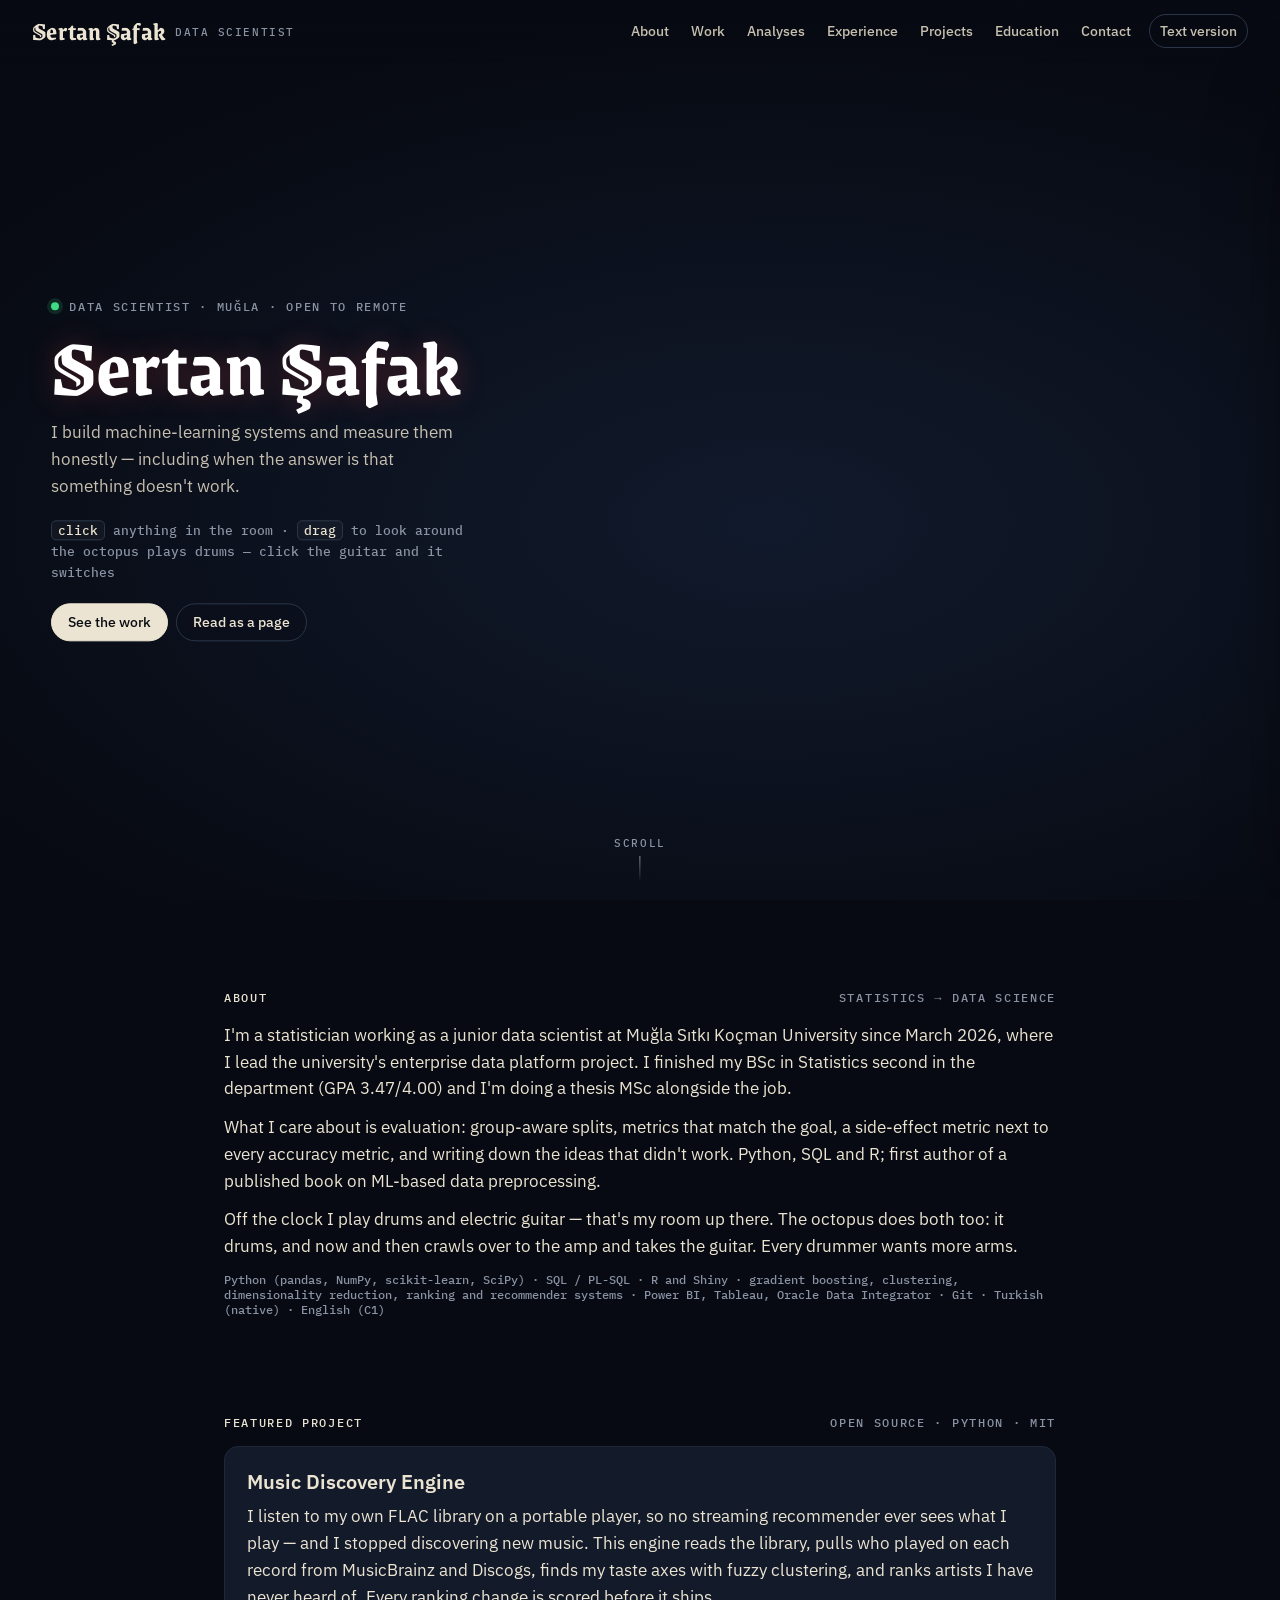
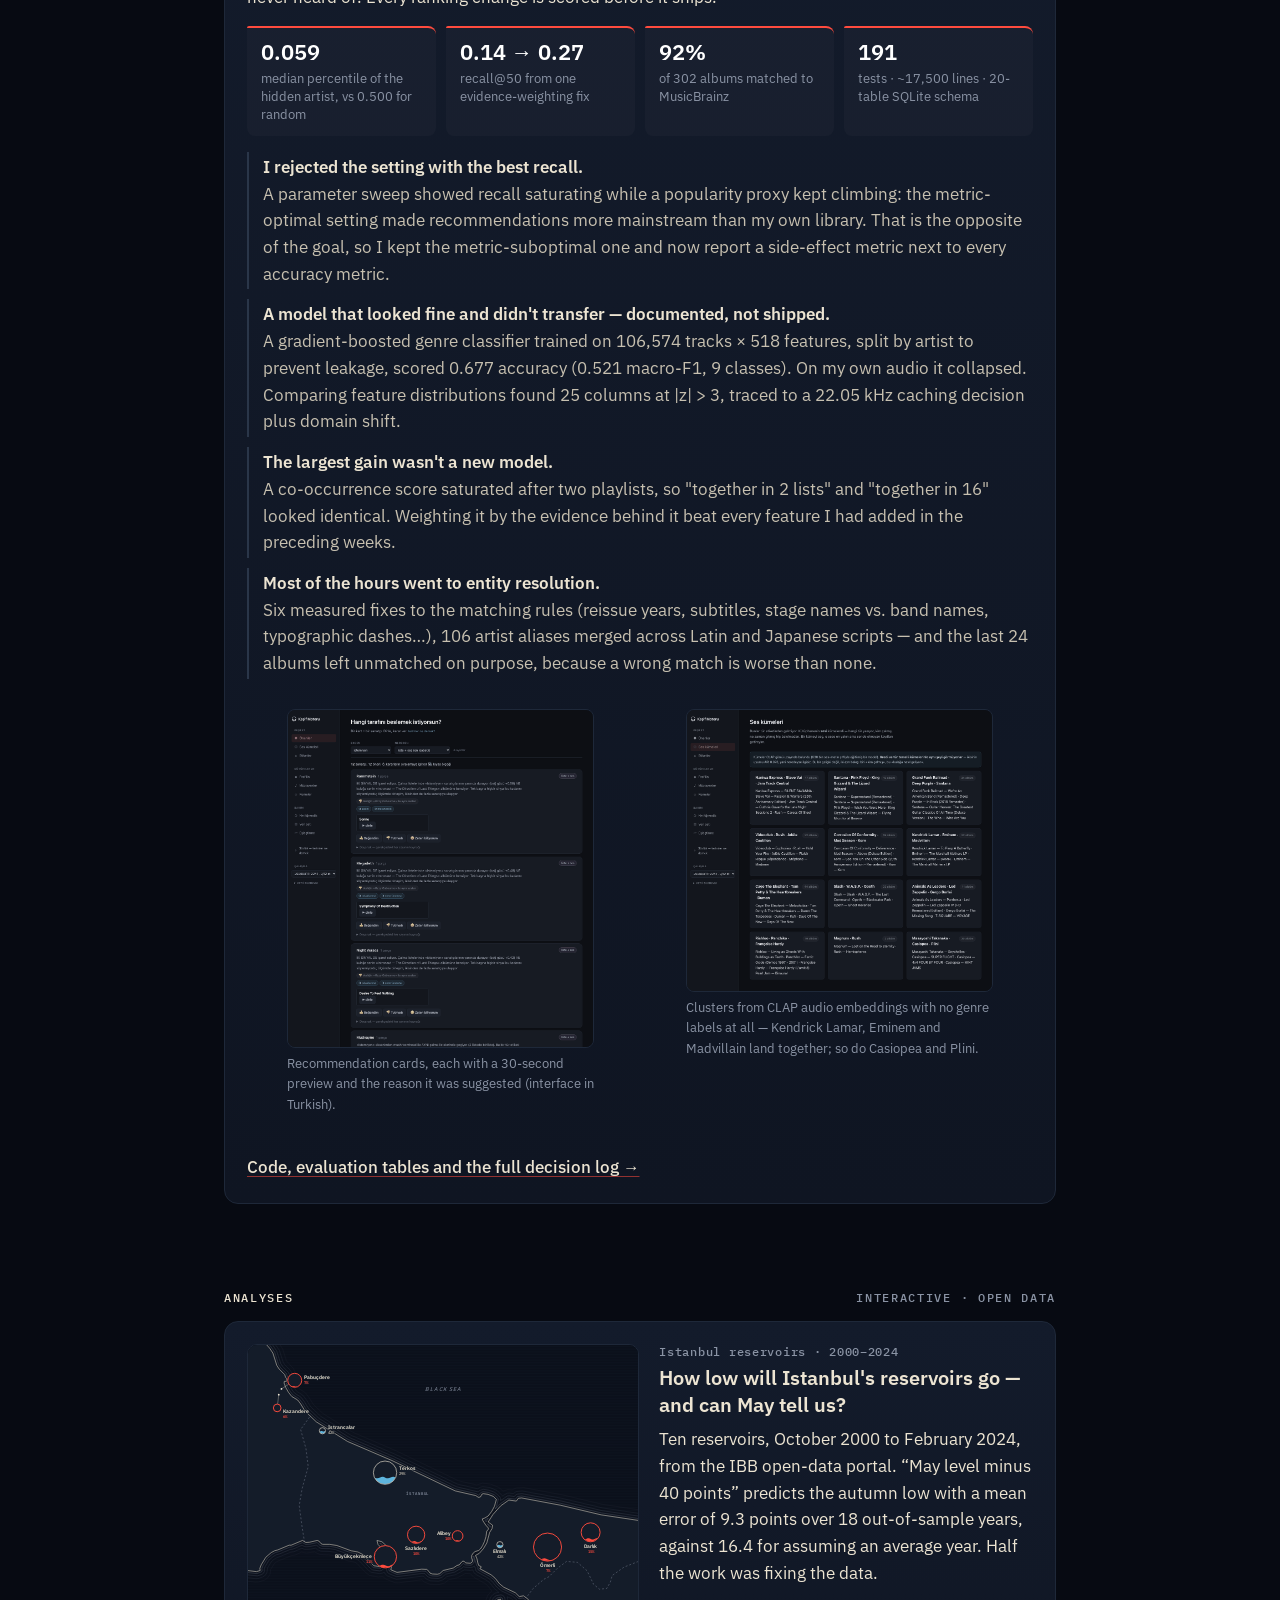
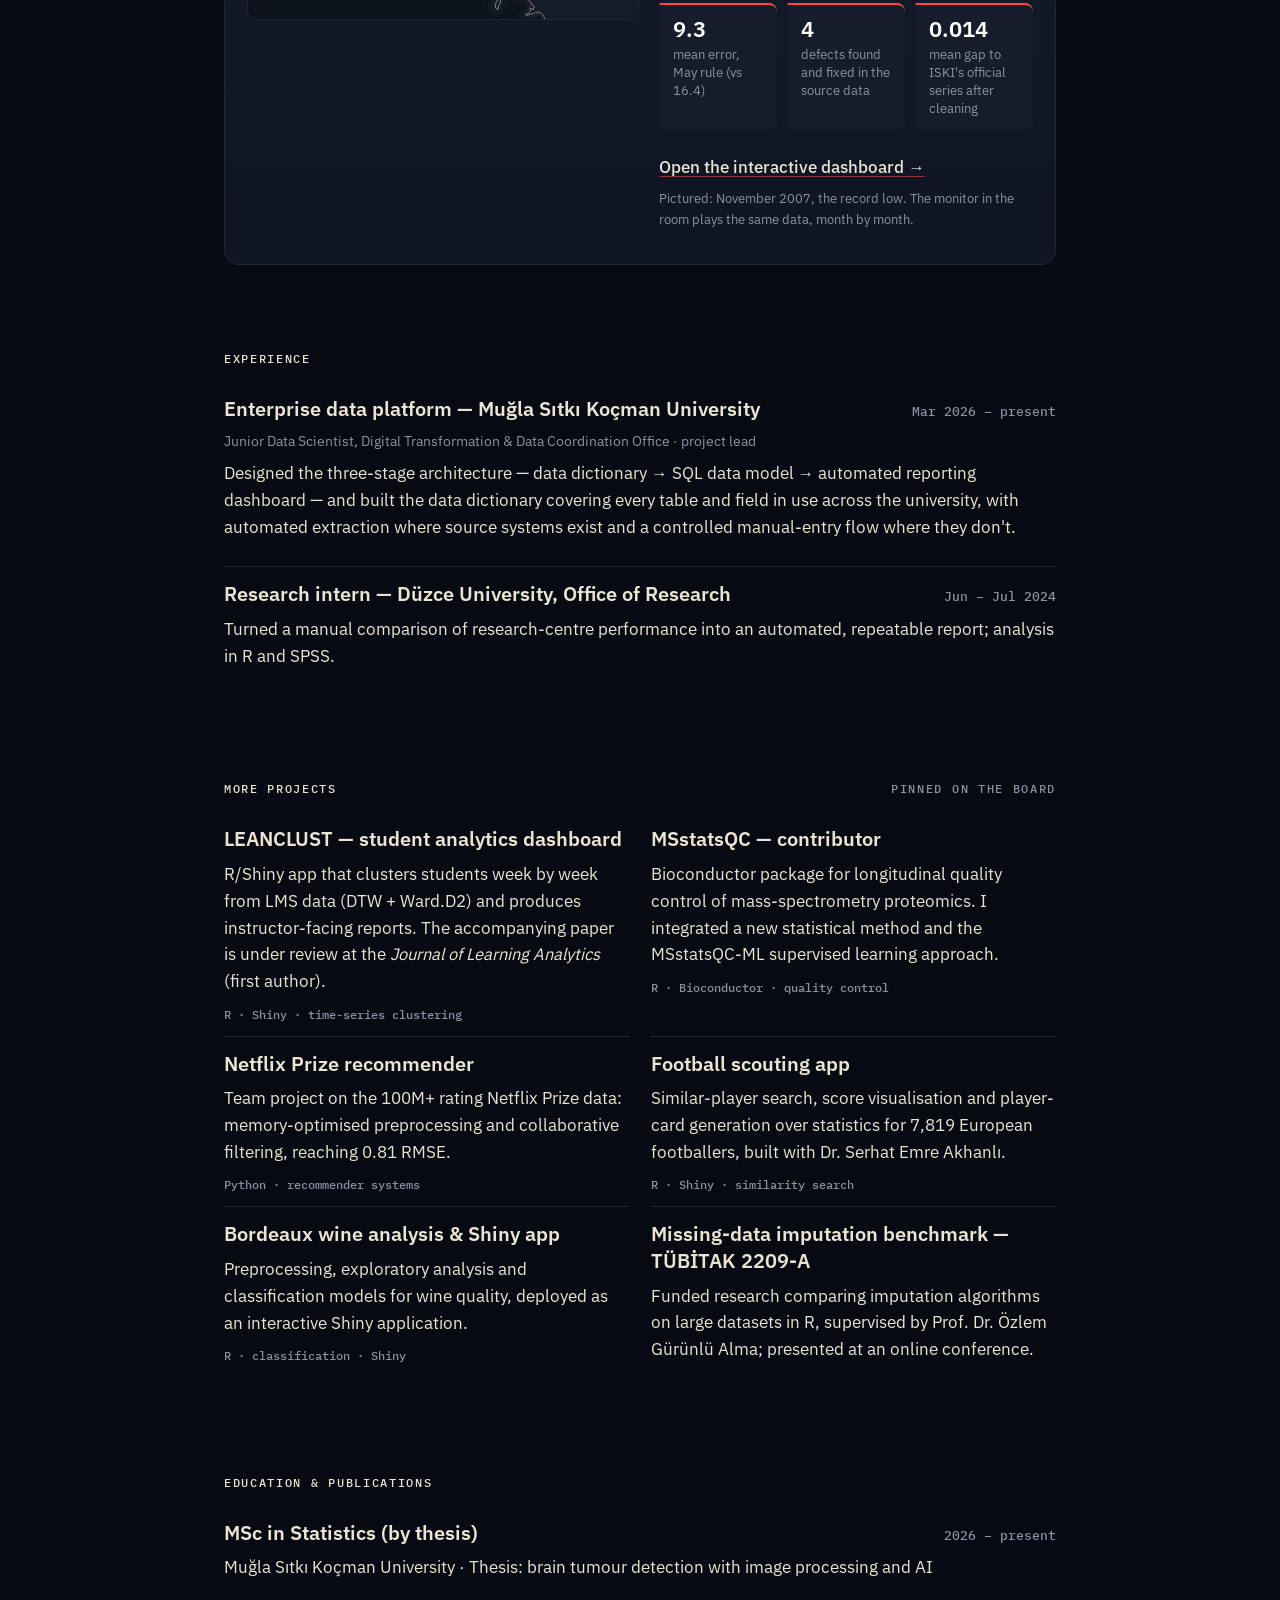
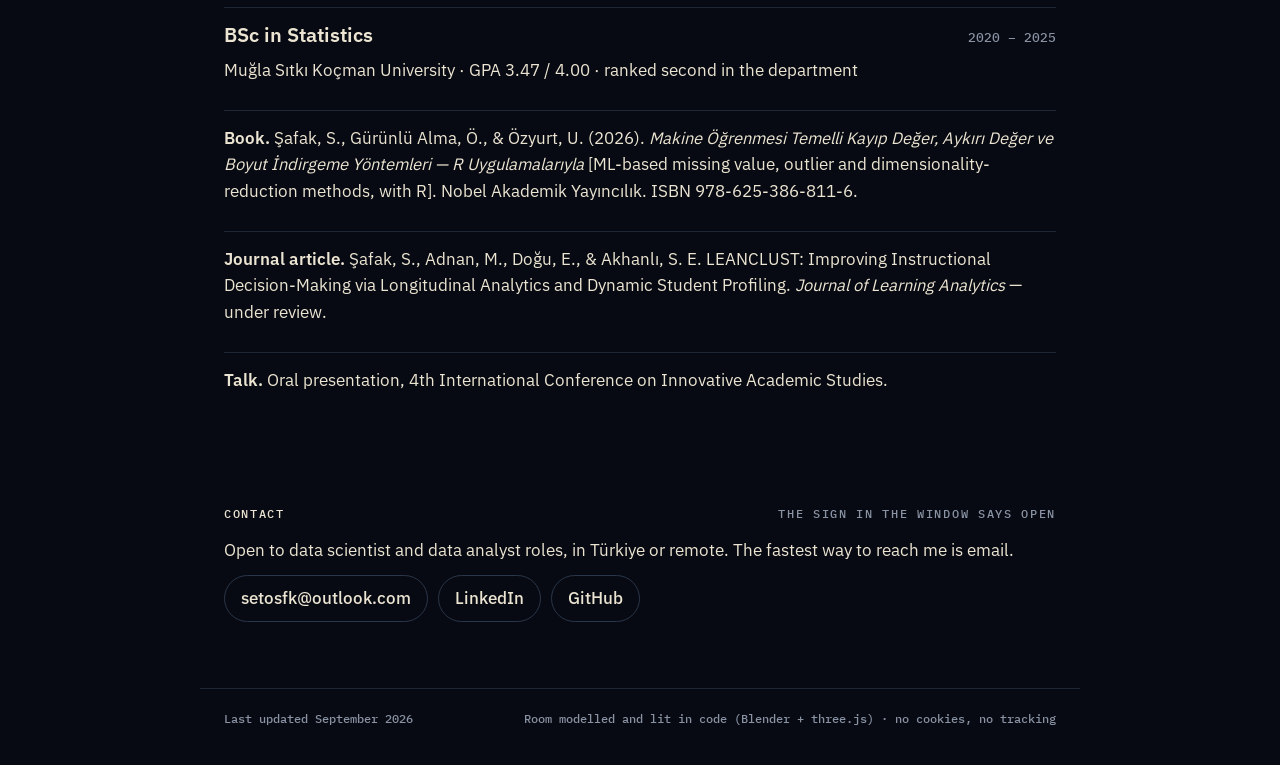
==== commit 50e339aa: "Portfolio v2: interactive 3D room (baked lighting) + octopus" ====
--- a/index.html
+++ b/index.html
@@ -2,10 +2,11 @@
 <html lang="en">
 <head>
 <meta charset="utf-8">
-<meta name="viewport" content="width=device-width, initial-scale=1">
+<meta name="viewport" content="width=device-width, initial-scale=1, viewport-fit=cover">
 <title>Sertan Şafak — Data Scientist</title>
 <meta name="description" content="Statistician and data scientist in Muğla, Türkiye. Music discovery engine, an interactive analysis of Istanbul's reservoirs, a published book on ML-based data preprocessing.">
 <meta name="author" content="Sertan Şafak">
+<meta name="theme-color" content="#070a12">
 <meta property="og:type" content="website">
 <meta property="og:url" content="https://setosfk.github.io/">
 <meta property="og:title" content="Sertan Şafak — Data Scientist">
@@ -16,146 +17,222 @@
 <meta name="twitter:card" content="summary_large_image">
 <link rel="canonical" href="https://setosfk.github.io/">
 <link rel="icon" href="favicon.svg" type="image/svg+xml">
-<script>try{var t=localStorage.getItem("pd-theme");if(t==="light"||t==="dark")document.documentElement.setAttribute("data-theme",t)}catch(e){}</script>
+<link rel="preload" href="assets/oda/oda.glb?v=74282181" as="fetch" crossorigin>
+<noscript><style>.stage .poster{opacity:1}.loader,.scroll{display:none}</style></noscript>
 <style>
-@font-face{font-family:"Grenze Gotisch";font-weight:700;font-display:swap;src:url(assets/grenze-gotisch-latin-700-normal.woff2) format("woff2");unicode-range:U+0000-00FF,U+0131,U+2000-206F}
+@font-face{font-family:"Grenze Gotisch";font-weight:700;font-display:swap;src:url(assets/grenze-gotisch-latin-700-normal.woff2) format("woff2");unicode-range:U+0000-00FF,U+2000-206F}
 @font-face{font-family:"Grenze Gotisch";font-weight:700;font-display:swap;src:url(assets/grenze-gotisch-latin-ext-700-normal.woff2) format("woff2");unicode-range:U+0100-02BA}
 @font-face{font-family:"IBM Plex Sans";font-weight:400;font-display:swap;src:url(assets/ibm-plex-sans-latin-400-normal.woff2) format("woff2");unicode-range:U+0000-00FF,U+0131,U+2000-206F,U+2212}
-@font-face{font-family:"IBM Plex Sans";font-weight:400;font-display:swap;src:url(assets/ibm-plex-sans-latin-ext-400-normal.woff2) format("woff2");unicode-range:U+0100-02BA}
+@font-face{font-family:"IBM Plex Sans";font-weight:400;font-display:swap;src:url(assets/ibm-plex-sans-latin-ext-400-normal.woff2) format("woff2");unicode-range:U+0100-0130,U+0132-02BA}
 @font-face{font-family:"IBM Plex Sans";font-weight:500;font-display:swap;src:url(assets/ibm-plex-sans-latin-500-normal.woff2) format("woff2");unicode-range:U+0000-00FF,U+0131,U+2000-206F,U+2212}
-@font-face{font-family:"IBM Plex Sans";font-weight:500;font-display:swap;src:url(assets/ibm-plex-sans-latin-ext-500-normal.woff2) format("woff2");unicode-range:U+0100-02BA}
+@font-face{font-family:"IBM Plex Sans";font-weight:500;font-display:swap;src:url(assets/ibm-plex-sans-latin-ext-500-normal.woff2) format("woff2");unicode-range:U+0100-0130,U+0132-02BA}
 @font-face{font-family:"IBM Plex Sans";font-weight:600;font-display:swap;src:url(assets/ibm-plex-sans-latin-600-normal.woff2) format("woff2");unicode-range:U+0000-00FF,U+0131,U+2000-206F,U+2212}
-@font-face{font-family:"IBM Plex Sans";font-weight:600;font-display:swap;src:url(assets/ibm-plex-sans-latin-ext-600-normal.woff2) format("woff2");unicode-range:U+0100-02BA}
+@font-face{font-family:"IBM Plex Sans";font-weight:600;font-display:swap;src:url(assets/ibm-plex-sans-latin-ext-600-normal.woff2) format("woff2");unicode-range:U+0100-0130,U+0132-02BA}
 @font-face{font-family:"IBM Plex Mono";font-weight:400;font-display:swap;src:url(assets/ibm-plex-mono-latin-400-normal.woff2) format("woff2");unicode-range:U+0000-00FF,U+0131,U+2000-206F,U+2212}
 @font-face{font-family:"IBM Plex Mono";font-weight:500;font-display:swap;src:url(assets/ibm-plex-mono-latin-500-normal.woff2) format("woff2");unicode-range:U+0000-00FF,U+0131,U+2000-206F,U+2212}
+@font-face{font-family:"IBM Plex Mono";font-weight:500;font-display:swap;src:url(assets/ibm-plex-mono-latin-ext-500-normal.woff2) format("woff2");unicode-range:U+0100-0130,U+0132-02BA}
 
 :root{
-  color-scheme:light;
-  --bg:#f3eee4; --paper:#f3eee4; --surface:#faf7f0; --ink:#15130f; --ink-2:#3c372f; --muted:#6c655a;
-  --line:#ddd4c3; --blood:#b3121f; --accent:#b3121f; --soft:#ebe4d6;
-  /* for the reservoir thumbnail (same variables as the dashboards) */
-  --water:#1f6d97; --land:#e8e1d2; --sea:#f6f2ea; --hatch:#e0d8c8;
+  color-scheme:dark;
+  --bg:#070a12; --bg-2:#0b101b; --card:#0f1522; --card-2:#131b2b; --line:#1e2839; --line-2:#2a3649;
+  --ink:#ece4d2; --ink-2:#c7c0b0; --muted:#8a93a4;
+  --neon:#ff4b3e; --red:#e0343f; --blue:#5db4dd; --warm:#ffc070;
+  /* the reservoir thumbnail uses the dashboards' variables */
+  --water:#5db4dd; --land:#141c29; --sea:#0b101b; --hatch:#101723; --surface:#141c29; --accent:#ff4b3e;
   --f-name:"Grenze Gotisch",Georgia,serif; --f-body:"IBM Plex Sans",-apple-system,BlinkMacSystemFont,"Segoe UI",Roboto,sans-serif;
   --f-mono:"IBM Plex Mono",ui-monospace,Menlo,monospace;
-}
-@media (prefers-color-scheme:dark){:root:not([data-theme="light"]){
-  color-scheme:dark;
-  --bg:#111110; --paper:#111110; --surface:#191816; --ink:#ece4d2; --ink-2:#cfc7b6; --muted:#a19989;
-  --line:#2f2c27; --blood:#e0343f; --accent:#e0343f; --soft:#1f1d1a;
-  --water:#5db4dd; --land:#1c1b18; --sea:#131312; --hatch:#211f1c;
-}}
-:root[data-theme="dark"]{
-  color-scheme:dark;
-  --bg:#111110; --paper:#111110; --surface:#191816; --ink:#ece4d2; --ink-2:#cfc7b6; --muted:#a19989;
-  --line:#2f2c27; --blood:#e0343f; --accent:#e0343f; --soft:#1f1d1a;
-  --water:#5db4dd; --land:#1c1b18; --sea:#131312; --hatch:#211f1c;
+  --ease:cubic-bezier(.2,.8,.2,1);
 }
 *{box-sizing:border-box}
-html{-webkit-text-size-adjust:100%;scroll-behavior:smooth}
+html{-webkit-text-size-adjust:100%;scroll-behavior:smooth;background:var(--bg)}
 body{margin:0;background:var(--bg);color:var(--ink);font:16.5px/1.62 var(--f-body)}
-a{color:inherit;text-decoration-color:var(--accent);text-decoration-thickness:1.5px;text-underline-offset:3px}
-a:hover{color:var(--accent)}
-:focus-visible{outline:2px solid var(--accent);outline-offset:3px;border-radius:3px}
-.wrap{max-width:1060px;margin:0 auto;padding:0 22px}
-
-/* top */
-.top{display:flex;align-items:center;gap:18px;padding:18px 0}
-.top .me{font:700 1.2rem/1 var(--f-name);text-decoration:none;letter-spacing:.01em}
-.top nav{display:flex;gap:18px;flex-wrap:wrap;font:500 .78rem var(--f-mono);letter-spacing:.08em;text-transform:uppercase;color:var(--muted)}
-.top nav a{text-decoration:none}
-.top .sp{flex:1}
-.tbtn{appearance:none;border:1px solid var(--line);background:transparent;color:var(--ink);border-radius:999px;width:34px;height:34px;display:inline-grid;place-items:center;cursor:pointer}
-.tbtn:hover{border-color:var(--ink)}
-.tbtn svg{width:16px;height:16px}
-@media (max-width:640px){.top nav{display:none}}
-
-/* hero */
-.hero{display:grid;grid-template-columns:minmax(0,1fr) minmax(0,440px);gap:40px;align-items:center;padding:34px 0 30px}
-.kicker{font:500 .78rem/1.3 var(--f-mono);letter-spacing:.12em;text-transform:uppercase;color:var(--muted);margin:0 0 10px}
-.kicker i{display:inline-block;width:8px;height:8px;border-radius:50%;background:var(--accent);margin-right:10px;vertical-align:1px}
-h1.name{font:700 clamp(3rem,7.4vw,5.4rem)/.95 var(--f-name);margin:0 0 18px;letter-spacing:.005em}
-.lede{font-size:1.14rem;line-height:1.6;color:var(--ink-2);margin:0 0 14px;max-width:34em}
-.aside{font-size:.98rem;color:var(--muted);margin:0 0 22px;max-width:34em}
-.links{display:flex;flex-wrap:wrap;gap:10px}
-.links a{font:500 .86rem var(--f-mono);text-decoration:none;border:1px solid var(--line);border-radius:999px;padding:7px 14px}
-.links a:hover{border-color:var(--accent)}
-.links a.pri{background:var(--ink);color:var(--bg);border-color:var(--ink)}
-.links a.pri:hover{background:var(--accent);border-color:var(--accent);color:#fff}
-.art{margin:0}
-.art svg{width:100%;height:auto;display:block}
-@media (max-width:820px){.hero{grid-template-columns:1fr}.art{max-width:380px;margin:0 auto;order:-1}}
-
-/* sections */
-section.s{padding:14px 0 8px}
-h2.lab{font:500 .78rem var(--f-mono);letter-spacing:.14em;text-transform:uppercase;color:var(--muted);margin:46px 0 18px;padding-bottom:10px;border-bottom:1px solid var(--line);display:flex;justify-content:space-between;gap:10px}
-h3{font:600 1.2rem/1.3 var(--f-body);margin:0 0 6px;letter-spacing:-.005em}
+a{color:inherit;text-decoration-color:color-mix(in srgb,var(--neon) 55%,transparent);text-underline-offset:3px}
+a:hover{color:#fff}
+:focus-visible{outline:2px solid var(--blue);outline-offset:3px;border-radius:4px}
+.sr{position:absolute;width:1px;height:1px;overflow:hidden;clip:rect(0 0 0 0)}
+
+/* ---------------------------------------------------------------- header */
+.top{position:fixed;z-index:30;left:0;right:0;top:0;display:flex;align-items:center;gap:18px;padding:14px clamp(16px,3vw,32px);
+  background:linear-gradient(#070a12e6,#070a1200);pointer-events:none}
+.top>*{pointer-events:auto}
+.brand{font:700 26px/1 var(--f-name);text-decoration:none;color:var(--ink);letter-spacing:.01em}
+.brand i{font:500 11px var(--f-mono);letter-spacing:.14em;text-transform:uppercase;color:var(--muted);margin-left:10px;font-style:normal;vertical-align:4px}
+.top nav{margin-left:auto;display:flex;gap:2px;flex-wrap:wrap;justify-content:flex-end}
+.top nav button,.top nav a{appearance:none;background:none;border:0;color:var(--ink-2);font:500 13.5px var(--f-body);padding:7px 10px;border-radius:999px;cursor:pointer;text-decoration:none}
+.top nav button:hover,.top nav a:hover,.top nav button[aria-current="true"]{color:#fff;background:#ffffff12}
+.top nav .txt{border:1px solid var(--line-2);margin-left:6px}
+.menu{display:none}
+@media (max-width:980px){
+  .top nav{display:none;position:absolute;top:56px;right:12px;flex-direction:column;background:#0b101bf2;border:1px solid var(--line-2);border-radius:14px;padding:8px;min-width:200px}
+  .top nav.open{display:flex}
+  .top nav button,.top nav a{text-align:left;font-size:15px;padding:10px 12px}
+  .menu{display:inline-grid;place-items:center;margin-left:auto;width:40px;height:40px;border-radius:999px;border:1px solid var(--line-2);background:#0b101bcc;color:var(--ink);cursor:pointer}
+}
+
+/* ---------------------------------------------------------------- stage */
+.stage{position:relative;height:100vh;height:100svh;min-height:540px;overflow:hidden;background:radial-gradient(120% 90% at 60% 58%,#111a2c 0,#070a12 62%)}
+.stage canvas{position:absolute;inset:0;width:100%;height:100%;display:block;outline:none}
+.poster{position:absolute;inset:0;background:center/cover no-repeat;opacity:0;transition:opacity .8s}
+.stage.nogl .poster{opacity:1}
+.intro{position:absolute;z-index:5;left:clamp(16px,4vw,64px);top:50%;transform:translateY(-44%);width:min(420px,34vw);pointer-events:none;transition:opacity .5s,transform .6s var(--ease)}
+.intro>*{pointer-events:auto}
+.stage.focused .intro{opacity:0;transform:translate(-30px,-44%);pointer-events:none}
+.stage.focused .intro>*{pointer-events:none}
+.kicker{font:500 12px var(--f-mono);letter-spacing:.14em;text-transform:uppercase;color:var(--muted);margin:0 0 14px}
+.kicker b{width:8px;height:8px;border-radius:50%;background:#3ddc84;box-shadow:0 0 0 4px #3ddc8422;display:inline-block;margin-right:10px;vertical-align:1px}
+.name{font:700 clamp(48px,6.4vw,96px)/.92 var(--f-name);margin:0 0 16px;color:#fff;text-shadow:0 0 28px #ff4b3e40}
+.lede{font-size:clamp(16px,1.35vw,19px);line-height:1.55;color:var(--ink-2);margin:0 0 20px}
+.hint{font:500 12.5px var(--f-mono);color:var(--muted);margin:0 0 20px;line-height:1.7}
+.hint kbd{font:inherit;color:var(--ink);border:1px solid var(--line-2);border-radius:5px;padding:1px 6px;background:#ffffff08}
+.cta{display:flex;flex-wrap:wrap;gap:8px}
+.cta a,.cta button{appearance:none;font:500 14px var(--f-body);color:var(--ink);text-decoration:none;border:1px solid var(--line-2);background:#0b101bcc;border-radius:999px;padding:9px 16px;cursor:pointer}
+.cta .pri{background:var(--ink);color:#0b0d12;border-color:var(--ink)}
+.cta a:hover,.cta button:hover{border-color:var(--ink)}
+.loader{position:absolute;z-index:6;right:clamp(16px,3vw,32px);bottom:22px;font:500 12.5px var(--f-mono);color:var(--muted);letter-spacing:.06em;transition:opacity .6s}
+.loader b{color:var(--ink);font-weight:500}
+.loader i{display:block;height:2px;margin-top:8px;background:var(--line-2);border-radius:2px;overflow:hidden}
+.loader i::after{content:"";display:block;height:100%;width:var(--p,0%);background:var(--neon);transition:width .2s}
+.stage.ready .loader{opacity:0;pointer-events:none}
+.scroll{position:absolute;z-index:5;left:50%;bottom:18px;transform:translateX(-50%);font:500 11px var(--f-mono);letter-spacing:.14em;text-transform:uppercase;color:var(--muted);text-decoration:none;display:flex;flex-direction:column;align-items:center;gap:6px}
+.scroll::after{content:"";width:1px;height:26px;background:linear-gradient(var(--muted),transparent);animation:drip 2.2s infinite}
+@keyframes drip{0%{transform:scaleY(0);transform-origin:top}50%{transform:scaleY(1);transform-origin:top}51%{transform-origin:bottom}100%{transform:scaleY(0);transform-origin:bottom}}
+.stage.focused .scroll{opacity:0}
+
+/* pins over the objects, hover label with corner brackets */
+.pins{position:absolute;inset:0;z-index:4;pointer-events:none}
+.pin{position:absolute;left:0;top:0;width:30px;height:30px;margin:-15px 0 0 -15px;border-radius:50%;border:0;padding:0;pointer-events:auto;cursor:pointer;background:transparent;
+  transition:opacity .35s;will-change:transform}
+.pin::before{content:"";position:absolute;inset:9px;border-radius:50%;background:var(--ink);box-shadow:0 0 0 3px #070a12aa}
+.pin::after{content:"";position:absolute;inset:3px;border-radius:50%;border:1.5px solid var(--ink);opacity:.7;animation:ping 2.4s var(--ease) infinite}
+.pin span{position:absolute;left:34px;top:50%;transform:translateY(-50%);white-space:nowrap;font:500 12px var(--f-mono);letter-spacing:.04em;color:var(--ink);
+  background:#0b101be6;border:1px solid var(--line-2);padding:4px 9px;border-radius:999px;opacity:0;transition:opacity .2s;pointer-events:none}
+.pin:hover span,.pin:focus-visible span,.pins.labels .pin span{opacity:1}
+.pins.hide .pin{opacity:0;pointer-events:none}
+@keyframes ping{0%{transform:scale(.6);opacity:.9}70%,100%{transform:scale(1.5);opacity:0}}
+.tag{position:absolute;z-index:4;left:0;top:0;pointer-events:none;opacity:0;transition:opacity .15s}
+.tag.on{opacity:1}
+.tag i{position:absolute;width:14px;height:14px;border:2px solid var(--ink)}
+.tag i:nth-child(1){left:0;top:0;border-right:0;border-bottom:0}.tag i:nth-child(2){right:0;top:0;border-left:0;border-bottom:0}
+.tag i:nth-child(3){left:0;bottom:0;border-right:0;border-top:0}.tag i:nth-child(4){right:0;bottom:0;border-left:0;border-top:0}
+.tag b{position:absolute;left:50%;bottom:calc(100% + 10px);transform:translateX(-50%);white-space:nowrap;font:500 12.5px var(--f-mono);color:#0b0d12;background:var(--ink);padding:5px 10px;border-radius:999px}
+
+/* the panel that opens next to a focused object */
+.panel{position:absolute;z-index:8;top:76px;right:clamp(12px,2vw,24px);bottom:clamp(12px,2vw,24px);width:min(460px,38vw);display:flex;flex-direction:column;
+  background:#0a0f1af2;border:1px solid var(--line-2);border-radius:16px;box-shadow:0 30px 80px #0009;transform:translateX(calc(100% + 40px));transition:transform .55s var(--ease);
+  -webkit-backdrop-filter:blur(10px);backdrop-filter:blur(10px)}
+.panel.open{transform:none}
+.panel header{display:flex;align-items:center;gap:8px;padding:14px 14px 12px 20px;border-bottom:1px solid var(--line)}
+.panel header .n{font:500 12px var(--f-mono);letter-spacing:.12em;text-transform:uppercase;color:var(--muted)}
+.panel header .sp{flex:1}
+.panel header button{appearance:none;width:34px;height:34px;border-radius:999px;border:1px solid var(--line-2);background:transparent;color:var(--ink);cursor:pointer;font:16px/1 var(--f-body)}
+.panel header button:hover{border-color:var(--ink)}
+.panel .body{overflow:auto;padding:4px 20px 24px;overscroll-behavior:contain}
+.panel .body .sec-h{margin-top:14px}
+.panel .analysis,.panel .figs,.panel .two{grid-template-columns:1fr}
+.panel .stats,.panel .analysis .stats{grid-template-columns:1fr 1fr}
+.panel .card{padding:16px}
+.panel .two .item:nth-child(2){border-top:1px solid var(--line)}
+@media (max-width:820px){
+  .panel{left:0;right:0;top:auto;bottom:0;width:auto;max-height:64svh;border-radius:18px 18px 0 0;transform:translateY(105%)}
+  .intro{top:auto;bottom:74px;transform:none;width:auto;right:16px}
+  .stage.focused .intro{transform:translateY(20px)}
+  .name{font-size:52px}
+  .lede{font-size:15.5px;margin-bottom:14px}
+  .hint{display:none}
+  .pin span{display:none}
+}
+
+/* ---------------------------------------------------------------- the readable page */
+.read{max-width:880px;margin:0 auto;padding:30px clamp(16px,4vw,24px) 40px}
+.sec{padding:34px 0 26px;scroll-margin-top:70px}
+.sec-h{display:flex;justify-content:space-between;align-items:baseline;gap:12px;margin:0 0 16px;font:500 12px var(--f-mono);letter-spacing:.14em;text-transform:uppercase;color:var(--muted)}
+.sec-h b{color:var(--ink);font-weight:500}
+h3{font-size:1.28rem;line-height:1.3;margin:0 0 8px;font-weight:600}
+h3 a{text-decoration:none}h3 a:hover{text-decoration:underline}
 p{margin:0 0 12px}
-.card{background:var(--surface);border:1px solid var(--line);border-radius:12px;padding:26px}
-.card .k{font:500 .74rem var(--f-mono);letter-spacing:.1em;text-transform:uppercase;color:var(--accent);margin-bottom:6px}
-.stats{display:grid;grid-template-columns:repeat(auto-fit,minmax(170px,1fr));gap:12px;margin:18px 0 20px}
-.stat{border-top:2px solid var(--ink);background:var(--soft);border-radius:2px 8px 8px 8px;padding:12px 14px}
-.stat b{display:block;font:500 1.42rem/1.15 var(--f-mono);letter-spacing:-.02em}
-.stat span{display:block;font-size:.83rem;line-height:1.38;color:var(--muted);margin-top:4px}
-.lessons{list-style:none;margin:0;padding:0}
-.lessons li{padding:12px 0;border-top:1px solid var(--line)}
-.lessons li:first-child{border-top:0;padding-top:2px}
-.lessons strong{display:block;margin-bottom:2px}
-.figs{display:grid;grid-template-columns:1fr 1fr;gap:14px;margin-top:16px}
-figure{margin:0}
-figure img{width:100%;height:340px;object-fit:cover;object-position:top left;display:block;border-radius:8px;border:1px solid var(--line)}
-figure a{display:block}
-figcaption{font-size:.8rem;color:var(--muted);margin-top:6px;line-height:1.4}
-@media (max-width:700px){.figs{grid-template-columns:1fr}}
-.more{font:500 .88rem var(--f-mono);display:inline-block;margin-top:10px}
-
-.analysis{display:grid;grid-template-columns:minmax(0,1.05fr) minmax(0,1fr);gap:26px;align-items:start}
-.analysis .map{border-radius:10px;overflow:hidden;border:1px solid var(--line);display:block}
+.card{background:linear-gradient(180deg,var(--card-2),var(--card));border:1px solid var(--line);border-radius:14px;padding:22px}
+.stats{display:grid;grid-template-columns:repeat(4,minmax(0,1fr));gap:10px;margin:16px 0}
+.stat{border-top:2px solid var(--neon);background:#ffffff06;border-radius:2px 8px 8px 8px;padding:12px 14px}
+.stat b{display:block;font:600 1.35rem/1.2 var(--f-body);color:#fff}
+.stat span{font-size:.8rem;color:var(--muted);line-height:1.4;display:block;margin-top:4px}
+.lessons{list-style:none;padding:0;margin:14px 0 6px;display:grid;gap:10px}
+.lessons li{border-left:2px solid var(--line-2);padding:2px 0 2px 14px;color:var(--ink-2)}
+.lessons strong{display:block;color:var(--ink)}
+.figs{display:grid;grid-template-columns:1fr 1fr;gap:12px;margin:14px 0}
+.figs img{width:100%;height:auto;border-radius:8px;border:1px solid var(--line);display:block;background:#fff}
+figcaption{font-size:.8rem;color:var(--muted);margin-top:6px}
+.more{display:inline-block;margin-top:8px;font-weight:500;color:var(--ink)}
+.analysis{display:grid;grid-template-columns:minmax(0,1.05fr) minmax(0,1fr);gap:20px;align-items:start}
+.analysis .map{display:block;border:1px solid var(--line);border-radius:10px;overflow:hidden;background:var(--sea)}
 .analysis .map svg{display:block;width:100%;height:auto}
-@media (max-width:820px){.analysis{grid-template-columns:1fr}}
-@media (max-width:640px){.card{padding:18px}.wrap{padding:0 16px}}
-
-.item{padding:16px 0;border-top:1px solid var(--line)}
-.item:first-of-type{border-top:0;padding-top:0}
-.row{display:flex;justify-content:space-between;gap:16px;flex-wrap:wrap}
-.when{color:var(--muted);font:400 .86rem var(--f-mono);white-space:nowrap}
-.meta{font-size:.9rem;color:var(--muted);margin-bottom:6px}
-.tags{font:400 .78rem var(--f-mono);color:var(--muted);margin-top:6px}
-.two{display:grid;grid-template-columns:1fr 1fr;gap:0 34px}
-.two .item{border-top:1px solid var(--line);padding:16px 0}
-.two .item:nth-child(-n+2){border-top:0;padding-top:0}
-@media (max-width:760px){.two{grid-template-columns:1fr}.two .item:nth-child(2){border-top:1px solid var(--line);padding-top:16px}}
-footer{margin:56px 0 40px;padding-top:18px;border-top:1px solid var(--line);font-size:.84rem;color:var(--muted);display:flex;justify-content:space-between;gap:12px;flex-wrap:wrap}
-@media print{.top,.art,.tbtn{display:none}}
+.analysis .k{font:500 12px var(--f-mono);color:var(--muted);letter-spacing:.06em;margin-bottom:6px}
+.analysis .stats{grid-template-columns:repeat(3,minmax(0,1fr))}
+.item{padding:14px 0;border-top:1px solid var(--line)}
+.item:first-of-type{border-top:0}
+.row{display:flex;justify-content:space-between;align-items:baseline;gap:12px;flex-wrap:wrap}
+.when{font:500 12.5px var(--f-mono);color:var(--muted)}
+.meta{font-size:.9rem;color:var(--muted);margin:-2px 0 8px}
+.two{display:grid;grid-template-columns:1fr 1fr;gap:0 22px}
+.two .item:nth-child(2){border-top:0}
+.tags{font:500 12px var(--f-mono);color:var(--muted);margin-top:6px}
+.contact{display:flex;flex-wrap:wrap;gap:10px}
+.contact a{border:1px solid var(--line-2);border-radius:999px;padding:9px 16px;text-decoration:none;font-weight:500}
+.contact a:hover{border-color:var(--ink)}
+footer{max-width:880px;margin:0 auto;padding:22px clamp(16px,4vw,24px) 40px;display:flex;justify-content:space-between;gap:12px;flex-wrap:wrap;font:500 12px var(--f-mono);color:var(--muted);border-top:1px solid var(--line)}
+[data-string]{height:18px;margin:4px 0;--line:#3a4658}
+@media (max-width:720px){.stats{grid-template-columns:1fr 1fr}.figs,.analysis,.two{grid-template-columns:1fr}.two .item:nth-child(2){border-top:1px solid var(--line)}}
+@media (prefers-reduced-motion:reduce){*{animation:none!important;transition:none!important;scroll-behavior:auto!important}}
 </style>
 </head>
 <body>
-<div class="wrap">
-
 <header class="top">
-  <a class="me" href="#">Sertan Şafak</a>
-  <nav aria-label="Sections"><a href="#work">Work</a><a href="#analyses">Analyses</a><a href="#experience">Experience</a><a href="#publications">Publications</a></nav>
-  <span class="sp"></span>
-  <button class="tbtn" id="theme" type="button" aria-label="Toggle theme"></button>
+  <a class="brand" href="#top">Sertan Şafak<i>data scientist</i></a>
+  <button class="menu" type="button" aria-label="Menu" aria-expanded="false">☰</button>
+  <nav aria-label="Sections">
+    <button type="button" data-go="about">About</button>
+    <button type="button" data-go="work">Work</button>
+    <button type="button" data-go="analyses">Analyses</button>
+    <button type="button" data-go="experience">Experience</button>
+    <button type="button" data-go="projects">Projects</button>
+    <button type="button" data-go="education">Education</button>
+    <button type="button" data-go="contact">Contact</button>
+    <a class="txt" href="#read">Text version</a>
+  </nav>
 </header>
 
-<section class="hero">
-  <div>
-    <p class="kicker"><i></i>Data scientist · Muğla, Türkiye · open to remote</p>
+<section class="stage" id="top" aria-label="Sertan's room — an interactive 3D scene">
+  <div class="poster" style="background-image:url(assets/oda/oda.webp?v=74282181)" aria-hidden="true"></div>
+  <canvas id="room" aria-hidden="true" tabindex="-1"></canvas>
+  <div class="pins" aria-label="Places in the room"></div>
+  <div class="tag" aria-hidden="true"><i></i><i></i><i></i><i></i><b></b></div>
+  <div class="intro">
+    <p class="kicker"><b></b>Data scientist · <span lang="tr">Muğla</span> · open to remote</p>
     <h1 class="name">Sertan Şafak</h1>
-    <p class="lede">I build machine-learning systems and measure them honestly — including when the result is that something doesn't work. Python, SQL and R, on a statistics background; first author of a published book on ML-based data preprocessing.</p>
-    <p class="aside">Off the clock I play drums and electric guitar. Hence the octopus: every drummer wants more arms.</p>
-    <div class="links">
-      <a class="pri" href="#work">See the work</a>
-      <a href="https://github.com/SETOsfk">GitHub</a>
-      <a href="https://linkedin.com/in/sertansafak">LinkedIn</a>
-      <a href="mailto:setosfk@outlook.com">setosfk@outlook.com</a>
-    </div>
-  </div>
-  <figure class="art"><svg xmlns="http://www.w3.org/2000/svg" viewBox="0 0 600 740" role="img"><title>An octopus wrapped around a snare drum, two arms coiled up crossed drumsticks</title><path d="M180.7 456.5L410.7 218L551.3 66L548.2 63L420.8 189.4L391.7 218.9L171.3 447.5Z" fill="var(--paper)"/><path d="M180.7 456.5L410.7 218L467.1 157.4L541.8 76L551.3 66M171.3 447.5L401.3 209L459.9 150.4L538.6 72.9L548.2 63" fill="none" stroke="var(--ink)" stroke-width="2.0" stroke-linecap="round" stroke-linejoin="round"/><path d="M173.6 449.7L403.6 211.2L548.9 63.7" fill="none" stroke="var(--ink)" stroke-width="1.0" stroke-linecap="round" stroke-linejoin="round"/><path d="M222.8 405.8L235.6 392.5M186.2 441.5L202.2 424.9M201 426L217.1 409.3M397.5 223.8L409.4 211.5M411.7 208.4L420 199.8M457.5 163.6L469.4 151.2M467.3 152.7L483.8 135.6M249.9 378L261.6 365.9M302.9 323.4L312.1 313.8M463.2 159L471.4 150.5M342.3 280.5L350 272.5M495 123.1L503.4 114.4M415.2 204.3L430.9 188M252.7 371.7L261.6 362.5M299.8 325.8L315.6 309.4M424.2 195.9L431.3 188.6M235.5 395.9L246.9 384M421 197.4L428.3 189.8M477.8 142L487.7 131.7M288.5 335L297.1 326.1M187 445.1L198.5 433.3M223.1 407.1L232 397.9M199.5 430.6L215.1 414.4M187.7 444.2L196.5 435.1" fill="none" stroke="var(--ink)" stroke-width="0.5" stroke-linecap="round" stroke-linejoin="round"/><path d="M182.5 452L181.6 455.4L180.4 456.8L177.3 458.4L175.6 458.5L172.3 457.3L171 456.1L169.6 452.9L170 449.4L171 447.9L172.3 446.7L175.6 445.5L177.3 445.6L180.4 447.2L181.6 448.6L182.5 452Z" fill="var(--paper)" stroke="var(--ink)" stroke-width="2.0" stroke-linejoin="round"/><path d="M179.2 452L179 453.3L178.2 454.4L177 455.1L175.7 455.2L174.4 454.8L173.4 453.9L172.8 452.7L172.8 451.3L173.4 450.1L174.4 449.2L175.7 448.8L177 448.9L178.2 449.6L179 450.7L179.2 452" fill="none" stroke="var(--ink)" stroke-width="0.75" stroke-linecap="round" stroke-linejoin="round"/><path d="M557 56.9L558.1 58.9L558.2 60.2L557.6 63L555.9 65.6L553.4 67.7L550.6 68.7L548.1 68.6L547.1 68.1L545.7 66.3L545.4 65.1L545.8 62.4L547.3 59.6L549.6 57.4L552.4 56.1L555 55.9L557 56.9Z" fill="var(--paper)" stroke="var(--ink)" stroke-width="2.0" stroke-linejoin="round"/><path d="M555.4 59.8L555.3 61.6L554.1 63.7L552.3 65.3L550.3 66L549.4 66" fill="none" stroke="var(--ink)" stroke-width="0.75" stroke-linecap="round" stroke-linejoin="round"/><path d="M428.7 447.5L198.7 209L51.8 63L48.7 66L170.5 197.9L198.9 228L419.3 456.5Z" fill="var(--paper)"/><path d="M428.7 447.5L198.7 209L140.1 150.4L61.4 72.9L51.8 63M419.3 456.5L189.3 218L132.9 157.4L58.2 76L48.7 66" fill="none" stroke="var(--ink)" stroke-width="2.0" stroke-linecap="round" stroke-linejoin="round"/><path d="M421.6 454.3L191.6 215.9L49.4 65.3" fill="none" stroke="var(--ink)" stroke-width="1.0" stroke-linecap="round" stroke-linejoin="round"/><path d="M390.6 418.2L380.8 408M167 183.3L151.8 167.5M347.5 371.5L338 361.7M79.3 89.4L69.1 78.7M269.8 291L255.6 276.3M409.5 437.5L398.7 426.2M339.3 359.6L325.1 344.9M231.9 249.5L218.3 235.3M149.3 162L140.9 153.3M201.7 221.5L190.5 209.9M147.3 160.2L133 145.4M412.1 438.3L403.6 429.4M69.4 84.3L60.1 74.7M296.9 320.8L281.5 304.8M198.1 217.7L186.4 205.5M397.6 421.6L388.4 412M410.2 437.9L397.9 425.1M198.5 217L185.3 203.3M299 322.4L289 312.1M286.2 304.1L278.1 295.7M394.8 419L378.5 402.1M103.7 116.3L96.2 108.4M139.5 153.5L131.1 144.8M258.6 281.2L243.9 265.9" fill="none" stroke="var(--ink)" stroke-width="0.5" stroke-linecap="round" stroke-linejoin="round"/><path d="M430.5 452L430.3 453.8L428.4 456.8L425.3 458.4L423.6 458.5L420.3 457.3L419 456.1L417.6 452.9L418 449.4L419 447.9L420.3 446.7L423.6 445.5L425.3 445.6L428.4 447.2L430.3 450.2L430.5 452Z" fill="var(--paper)" stroke="var(--ink)" stroke-width="2.0" stroke-linejoin="round"/><path d="M427.2 452L427 453.3L426.2 454.4L425 455.1L423.7 455.2L422.4 454.8L421.4 453.9L420.8 452.7L420.8 451.3L421.4 450.1L422.4 449.2L423.7 448.8L425 448.9L426.2 449.6L427 450.7L427.2 452" fill="none" stroke="var(--ink)" stroke-width="0.75" stroke-linecap="round" stroke-linejoin="round"/><path d="M43 56.9L45 55.9L47.6 56.1L51.6 58.4L53.6 61L54.5 63.8L54.3 66.3L52.9 68.1L51.9 68.6L49.4 68.7L46.6 67.7L44.1 65.6L41.9 61.6L41.9 58.9L43 56.9Z" fill="var(--paper)" stroke="var(--ink)" stroke-width="2.0" stroke-linejoin="round"/><path d="M45.8 58.7L47.6 58.9L49.6 60.1L51.6 63L51.7 64.8" fill="none" stroke="var(--ink)" stroke-width="0.75" stroke-linecap="round" stroke-linejoin="round"/><path d="M245.8 434.7L225.6 504.4L215.7 545.7L211.8 563.7L208.7 582.3L207.7 593L207.5 608L208.4 620.7L209.6 629.4L211.4 637.9L215.9 650.6L222.1 662.3L231.3 674.5L240.9 683.7L246.5 687.6L250.5 689.8L256.6 692.4L262.9 694.4L269.5 695.7L274.1 696.1L281.5 695.4L284 694.6L288.5 692.3L293.8 687.9L299.5 680.9L302.6 674.7L303.7 669.7L303.5 667.2L302.4 662.6L299.6 656.5L297.1 652.9L293.9 649.6L291.7 648.2L289.1 647.4L286.4 647.5L282.1 649.1L271.6 655L272.4 657L283.6 652.8L288.4 652L289.5 652.5L291.6 654.7L295 661L296.5 667.7L295.5 671.9L293.8 674.7L290.4 678.8L286.3 682.2L283.5 684L280.8 685.1L278 685.4L271.4 684.7L263 681.8L256.6 678.5L249.8 673.2L243.8 666.5L237.8 657.4L233.7 649.3L231.2 642.6L229.1 634L228 625L227.8 613.8L228.5 600.7L229.8 591.5L232.1 580.4L236.6 563.6L254.9 507L278.2 445.3Z" fill="var(--paper)"/><path d="M276.8 449.1L268.4 447.9L261.4 447.5M275.3 452.9L267 451.7L260.1 451.3M273.9 456.7L265.7 455.5L258.8 455.1M272.5 460.5L264.3 459.3L257.5 458.8M271 464.3L263 463L256.2 462.6M269.6 468L261.6 466.8L254.9 466.3M268.1 471.8L260.2 470.6L253.6 470.1M266.7 475.5L258.9 474.3L252.3 473.9M265.3 479.2L257.5 478.1L251 477.6M263.8 483L256.2 481.8L249.7 481.4M262.4 486.7L254.8 485.6L248.4 485.1M261 490.4L253.5 489.3L247.2 488.9M259.6 494.1L252.2 493.1L245.9 492.7M258.3 497.8L250.9 496.8L244.7 496.5M256.9 501.5L249.6 500.5L243.5 500.2M255.6 505.2L248.4 504.3L242.4 504M254.3 508.9L247.2 508L241.3 507.8M253 512.6L246 511.8L240.1 511.6M251.7 516.3L244.8 515.6L239 515.4M250.5 520L243.7 519.3L238 519.2M249.3 523.8L242.6 523.1L236.9 523.1M248.1 527.6L241.4 527L235.9 526.9M246.8 531.4L240.3 530.8L234.8 530.7M245.6 535.2L239.1 534.6L233.7 534.6M244.3 539.1L237.9 538.5L232.6 538.4M243.1 542.9L236.8 542.3L231.5 542.2M241.9 546.7L235.6 546.1L230.4 546M240.7 550.4L234.5 549.9L229.3 549.9M239.5 554.2L233.4 553.7L228.3 553.7M238.3 558L232.3 557.5L227.3 557.5M237.2 561.7L231.3 561.3L226.4 561.4M236.1 565.4L230.3 565.1L225.5 565.2M235 569.2L229.3 568.9L224.6 569M234 573L228.4 572.7L223.7 572.9M233 576.7L227.6 576.5L223 576.8M232.1 580.4L226.7 580.3L222.3 580.6M231.2 584.2L226 584.2L221.7 584.5M230.5 587.8L225.4 587.9L221.2 588.4M229.8 591.5L224.9 591.7L220.8 592.3M229.2 595.2L224.4 595.5L220.5 596.2M228.7 598.8L224.2 599.3L220.4 600M228.4 602.5L224 603.1L220.4 603.9M228.1 606.3L223.8 607L220.4 607.8M227.9 610.1L223.8 610.8L220.4 611.7M227.8 613.8L223.8 614.7L220.6 615.6M227.7 617.6L224 618.5L220.9 619.5M227.8 621.3L224.2 622.3L221.3 623.3M228 625L224.6 626L221.9 627.1M228.3 628.6L225.2 629.7L222.6 630.9M228.8 632.2L225.9 633.4L223.5 634.5M229.4 635.7L226.7 636.9L224.6 638.1M230.2 639.2L227.8 640.5L225.9 641.7M231.2 642.6L229 643.9L227.3 645.1M232.3 646L230.4 647.2L228.9 648.4M233.7 649.3L232 650.5L230.7 651.6M235.2 652.6L233.7 653.8L232.6 654.9M236.9 655.9L235.6 657L234.6 658M225.8 667.7L227.3 667L228.5 666.6M228.5 671.1L230 670.4L231.3 669.9M231.3 674.5L232.8 673.6L234.1 673M234.2 677.7L235.8 676.7L237.2 676M237.5 680.8L239.1 679.6L240.5 678.8M240.9 683.7L242.5 682.3L243.9 681.4M244.5 686.3L246.2 684.8L247.6 683.6M248.5 688.7L250.1 686.9L251.5 685.5M252.5 690.7L254 688.7L255.4 687.2M256.6 692.4L258 690.3L259.3 688.6M260.8 693.8L262.1 691.5L263.3 689.8M265.1 694.9L266.2 692.5L267.3 690.7M269.5 695.7L270.5 693.2L271.4 691.2M274.1 696.1L274.8 693.4L275.5 691.3" fill="none" stroke="var(--ink)" stroke-width="1.0" stroke-linecap="round" stroke-linejoin="round"/><path d="M278.9 695.8L279.2 693.1L279.6 690.8M284 694.6L283.6 691.8L283.4 689.4M288.5 692.3L287.5 689.7L286.8 687.4M292.2 689.4L290.9 687.1L290 685M295.4 686.3L293.9 684.2L292.9 682.3M298.2 682.8L296.6 681L295.5 679.4M300.7 679L299 677.5L297.7 676.2M302.6 674.7L301 673.7L299.6 672.7M303.7 669.7L302.1 669.3L300.9 668.9M303.1 664.8L301.9 664.8L300.9 664.7M301.6 660.5L300.7 660.6L299.9 660.7M299.6 656.5L298.9 656.8L298.3 656.9M292.6 656.2L293 655.7L293.3 655.3M290.6 653.4L291 652.8L291.2 652.2M288.4 652L288.3 650.9L288.2 649.9M285.4 652.2L284.8 651.2L284.3 650.3" fill="none" stroke="var(--ink)" stroke-width="0.75" stroke-linecap="round" stroke-linejoin="round"/><path d="M278.2 445.3L253 512.6L240.1 552.3L233.5 574.8L230.1 589.7L228.5 600.7L227.7 617.6L228.2 626.8L229.1 634L228 634.2L226.2 621.4L226.1 604.3L227.4 591.2L231 574.3L237.4 551.6L250 511.7L274.6 444.1ZM246.5 687.6L256.6 692.4L267.3 695.4L276.5 696.1L284 694.6L288.5 692.3L292.2 689.4L296.9 684.6L299.5 680.9L301.7 676.9L303.3 672.3L303.7 669.7L303.1 664.8L302.6 664.9L302.9 667.2L302.5 672.1L300.9 676.5L298.7 680.4L296.1 683.9L291.5 688.6L287.9 691.4L283.6 693.6L276.5 694.9L267.6 694.1L257.1 691.3L247 686.8Z" fill="var(--ink)"/><path d="M244.4 434.3L224.5 503.6L214.8 544.5L210.6 564.2L207.7 582L206.6 594.1L206.6 610.2L207.8 624.2L211.1 640L216.1 653.2L219.9 660.4L224.4 667.1L233.4 678L239.4 683.5L244.2 687.1L249.5 690.1L255.1 692.6L266.7 696L272.8 696.7L278.9 696.5L284.9 695L288.5 693L291.8 690.6L298.7 683.2L302.7 676.1L304.2 670.1L303.5 664L301.2 658.3L296.7 651.6L291.9 647.7L287.8 647L285.7 647.2L281.9 648.7L271.4 654.6L271.8 655.4L282.3 649.6L287.8 648L291.5 648.6L294.6 650.9L297.1 653.8L300.2 658.8L301.8 662.4L302.8 666.2L303 670.1L302.3 673.8L300.8 677.4L297.7 682.5L295.2 685.5L291 689.6L287.8 691.9L284.4 693.7L280.6 694.9L276.8 695.3L270.9 695.1L265.1 694.2L259.3 692.6L250.2 688.8L241.9 683.5L233.2 675.4L225.8 666.1L219.5 656L214.7 645.2L211.4 633.7L209.5 622L208.6 608.1L208.7 594.2L209.9 582.3L213.2 562.6L227 504.3L247.3 435.1Z" fill="var(--ink)"/><path d="M276.7 444.8L253.6 507L235.2 564.5L231.1 580.1L228.7 592L227.3 604.1L226.8 618.2L227.9 632.4L230.8 644.2L235.7 655.4L242.2 665.7L248.9 673.3L253.6 677.3L257 679.5L262.4 682.3L268.1 684.5L274.1 685.8L278.3 686.1L282.4 685.2L287.7 682L292.1 677.8L295.7 672.7L297 668.7L296.6 664.6L295.4 660.7L292.6 655.2L289.7 652.1L287.6 651.5L283.5 652.3L272.3 656.6L272.5 657.5L283.8 653.2L287.5 652.5L289.2 653L292.7 657.5L295.5 664.8L295.9 668.6L295.5 670.5L293.6 673.9L291.2 677L285.3 682.2L280.1 684.6L274.3 684.5L266.7 682.5L257.7 678.3L251.4 673.6L245.9 667.9L240.1 659.8L235.4 651L232.4 643.7L230.4 636L229 626.2L228.7 616.2L229.2 604.2L230.7 592.3L233.1 580.6L237.9 563.2L256 507.8L279.6 445.8Z" fill="var(--ink)"/><path d="M211.3 589.7a5.8 4.3 95 1 0 -0.9 11.5a5.8 4.3 95 1 0 0.9 -11.5zM210.6 602.5a5.5 4.1 91 1 0 -0.1 11a5.5 4.1 91 1 0 0.1 -11zM210.9 615.3a5.2 3.9 86 1 0 0.7 10.5a5.2 3.9 86 1 0 -0.7 -10.5zM211.9 626.1a5 3.7 81 1 0 1.5 9.9a5 3.7 81 1 0 -1.5 -9.9zM214 636.9a4.8 3.5 75 1 0 2.5 9.2a4.8 3.5 75 1 0 -2.5 -9.2zM217.3 647.5a4.6 3.4 67 1 0 3.6 8.4a4.6 3.4 67 1 0 -3.6 -8.4zM222 657.3a4.3 3.2 60 1 0 4.4 7.5a4.3 3.2 60 1 0 -4.4 -7.5zM226.6 664.7a4.1 3.1 55 1 0 4.8 6.8a4.1 3.1 55 1 0 -4.8 -6.8zM231.8 671.7a4 2.9 49 1 0 5.2 6a4 2.9 49 1 0 -5.2 -6zM237.8 678.1a3.8 2.8 43 1 0 5.5 5.1a3.8 2.8 43 1 0 -5.5 -5.1zM244.6 684a3.6 2.6 33 1 0 6 3.9a3.6 2.6 33 1 0 -6 -3.9zM252.2 688.5a3.4 2.5 25 1 0 6.1 2.8a3.4 2.5 25 1 0 -6.1 -2.8zM258.3 691.1a3.2 2.4 19 1 0 6.1 2.1a3.2 2.4 19 1 0 -6.1 -2.1z" fill="var(--paper)" stroke="var(--ink)" stroke-width="1.3"/><path d="M264.6 693.1a3.1 2.3 12 1 0 6 1.3a3.1 2.3 12 1 0 -6 -1.3zM271.3 694.3a2.9 2.2 4 1 0 5.8 0.4a2.9 2.2 4 1 0 -5.8 -0.4zM278.4 694.4a2.8 2 -11 1 0 5.4 -1.1a2.8 2 -11 1 0 -5.4 1.1zM285.5 692.4a2.6 1.9 -31 1 0 4.5 -2.7a2.6 1.9 -31 1 0 -4.5 2.7zM291.1 688.5a2.5 1.8 -42 1 0 3.6 -3.3a2.5 1.8 -42 1 0 -3.6 3.3zM295.8 683.8a2.3 1.7 -51 1 0 2.9 -3.6a2.3 1.7 -51 1 0 -2.9 3.6zM298.5 680.2a2.2 1.6 -58 1 0 2.3 -3.7a2.2 1.6 -58 1 0 -2.3 3.7zM300.8 676.2a2.1 1.5 -68 1 0 1.6 -3.9a2.1 1.5 -68 1 0 -1.6 3.9zM302.4 671.6a2 1.5 -86 1 0 0.3 -3.9a2 1.5 -86 1 0 -0.3 3.9zM302.5 666.8a1.9 1.4 -101 1 0 -0.7 -3.6a1.9 1.4 -101 1 0 0.7 3.6zM301.3 662.4a1.7 1.3 -110 1 0 -1.2 -3.3a1.7 1.3 -110 1 0 1.2 3.3zM299.6 658.4a1.6 1.2 -118 1 0 -1.5 -2.9a1.6 1.2 -118 1 0 1.5 2.9zM297.3 654.6a1.5 1.1 -126 1 0 -1.8 -2.5a1.5 1.1 -126 1 0 1.8 2.5zM294.5 651a1.4 1 -139 1 0 -2.1 -1.8a1.4 1 -139 1 0 2.1 1.8z" fill="var(--paper)" stroke="var(--ink)" stroke-width="0.8"/><path d="M211 592.6a2.9 2 95 1 0 -0.5 5.8a2.9 2 95 1 0 0.5 -5.8zM210.6 605.2a2.8 1.9 91 1 0 -0.1 5.5a2.8 1.9 91 1 0 0.1 -5.5zM211.1 617.9a2.6 1.8 86 1 0 0.3 5.2a2.6 1.8 86 1 0 -0.3 -5.2zM212.3 628.6a2.5 1.7 81 1 0 0.8 5a2.5 1.7 81 1 0 -0.8 -5zM214.6 639.2a2.4 1.6 75 1 0 1.3 4.6a2.4 1.6 75 1 0 -1.3 -4.6zM218.2 649.5a2.3 1.6 67 1 0 1.8 4.2a2.3 1.6 67 1 0 -1.8 -4.2zM223.1 659.2a2.2 1.5 60 1 0 2.2 3.7a2.2 1.5 60 1 0 -2.2 -3.7zM227.8 666.4a2.1 1.4 55 1 0 2.4 3.4a2.1 1.4 55 1 0 -2.4 -3.4zM233.1 673.2a2 1.3 49 1 0 2.6 3a2 1.3 49 1 0 -2.6 -3zM239.1 679.4a1.9 1.3 43 1 0 2.8 2.6a1.9 1.3 43 1 0 -2.8 -2.6zM246.1 685a1.8 1.2 33 1 0 3 2a1.8 1.2 33 1 0 -3 -2zM253.8 689.2a1.7 1.1 25 1 0 3.1 1.4a1.7 1.1 25 1 0 -3.1 -1.4zM259.8 691.6a1.6 1.1 19 1 0 3.1 1a1.6 1.1 19 1 0 -3.1 -1zM266.1 693.4a1.5 1 12 1 0 3 0.7a1.5 1 12 1 0 -3 -0.7zM272.8 694.4a1.5 1 4 1 0 2.9 0.2a1.5 1 4 1 0 -2.9 -0.2zM279.8 694.2a1.4 0.9 -11 1 0 2.7 -0.5a1.4 0.9 -11 1 0 -2.7 0.5zM286.6 691.7a1.3 0.9 -31 1 0 2.2 -1.3a1.3 0.9 -31 1 0 -2.2 1.3z" fill="none" stroke="var(--ink)" stroke-width="0.9"/><circle cx="272.0" cy="656.0" r="1.1" fill="var(--ink)"/><path d="M322.2 446.3L347.7 503.1L359.5 530.4L389.5 606.6L399.2 635.3L402.9 643.5L406.3 649.4L414 659.8L422.8 669.3L431.4 676.4L439.4 681L448.4 683.8L457.4 684.9L466.4 684.4L470.9 683.5L475.5 681.8L480 679.1L484.9 673.7L489.2 665.8L491.2 659.4L491.8 654.6L490.7 649.3L488.1 645.1L483.2 640.5L479.5 638.1L475.3 636.2L472.8 635.8L470.1 636L465.8 638.4L457.3 647.1L458.7 648.9L468.1 641.6L471 640.3L472.3 640.4L475.2 641.7L479.4 645L482.9 649L484.3 651.7L484.2 655.8L482.4 660.7L479.8 665.3L476.5 669.4L474.2 671.3L471.7 672.5L468.6 673.3L463.5 673.7L456.5 673.1L451.3 671.9L446.6 670.1L441 666.6L435.8 661.8L429.8 654.9L424.4 647.2L419.9 639.3L416.1 629.4L408.9 600.3L386.7 526.9L375 492.3L353.8 433.7Z" fill="var(--paper)"/><path d="M355.1 437.4L351.2 439.9L348 442.3M356.5 441.2L352.6 443.7L349.5 446M357.8 445L354 447.4L350.9 449.7M359.2 448.7L355.4 451.1L352.4 453.4M360.6 452.5L356.8 454.9L353.8 457.1M361.9 456.2L358.2 458.6L355.3 460.9M363.3 460L359.6 462.4L356.7 464.6M364.7 463.8L361 466.1L358.1 468.3M366.1 467.6L362.4 469.9L359.6 472.1M367.5 471.3L363.8 473.6L361 475.8M368.8 475.1L365.3 477.4L362.4 479.5M370.2 478.9L366.7 481.2L363.9 483.3M371.6 482.7L368 485L365.3 487M372.9 486.5L369.4 488.7L366.7 490.8M374.3 490.3L370.8 492.5L368.1 494.6M375.7 494.2L372.2 496.3L369.5 498.4M377 498L373.5 500.1L370.8 502.1M378.3 501.8L374.9 503.9L372.2 505.9M379.7 505.7L376.2 507.8L373.5 509.7M381 509.5L377.6 511.6L374.9 513.5M382.2 513.4L378.9 515.4L376.2 517.3M383.5 517.3L380.2 519.3L377.5 521.2M384.8 521.1L381.4 523.1L378.8 525M386 525L382.7 526.9L380.1 528.8M387.3 528.9L384 530.8L381.3 532.6M388.5 532.7L385.2 534.6L382.6 536.4M389.7 536.6L386.4 538.5L383.8 540.2M390.9 540.4L387.7 542.3L385.1 544.1M392.1 544.3L388.9 546.1L386.3 547.9M393.3 548.2L390.1 550L387.6 551.7M394.5 552L391.3 553.8L388.8 555.5M395.6 555.9L392.5 557.6L390 559.3M396.8 559.7L393.7 561.5L391.2 563.1M397.9 563.6L394.9 565.3L392.5 566.9M399.1 567.5L396.1 569.1L393.7 570.7M400.2 571.3L397.3 573L394.9 574.5M401.4 575.2L398.4 576.8L396.1 578.4M402.5 579L399.6 580.6L397.3 582.2M403.7 582.9L400.8 584.4L398.6 586M404.8 586.7L402 588.3L399.8 589.7M406 590.5L403.2 592.1L401 593.5M407.1 594.4L404.4 595.9L402.3 597.3M408.3 598.3L405.6 599.8L403.4 601.2M409.4 602.4L406.7 603.8L404.5 605.2M410.5 606.5L407.7 607.9L405.5 609.2M411.5 610.5L408.7 611.8L406.4 613.2M412.4 614.4L409.6 615.8L407.4 617.1M413.3 618.3L410.6 619.6L408.4 620.9M414.2 622.1L411.6 623.4L409.5 624.7M415.1 625.8L412.6 627.1L410.7 628.4M416.1 629.4L413.8 630.7L412 632M417.2 632.8L415.2 634.1L413.5 635.4M418.5 636.1L416.7 637.4L415.3 638.6M419.9 639.3L418.4 640.6L417.2 641.7M421.5 642.4L420.3 643.6L419.3 644.7M410.1 654.8L411.6 654.1L412.9 653.6M412.7 658.2L414.2 657.4L415.6 656.9M415.4 661.5L417 660.6L418.4 660M418.2 664.7L419.9 663.7L421.3 663.1M421.3 667.8L422.9 666.8L424.3 666M424.4 670.8L426.1 669.7L427.5 668.8M427.8 673.7L429.4 672.4L430.9 671.4M431.4 676.4L433 674.9L434.5 673.8M435.2 678.9L436.9 677.1L438.3 675.8M439.4 681L440.9 679L442.4 677.4M444 682.7L445.3 680.4L446.6 678.5M448.4 683.8L449.6 681.2L450.7 679.2M452.9 684.5L453.8 681.8L454.8 679.6M457.4 684.9L458.1 682L458.9 679.7M461.8 684.8L462.3 681.9L463 679.6M466.4 684.4L466.6 681.5L467 679.1" fill="none" stroke="var(--ink)" stroke-width="1.0" stroke-linecap="round" stroke-linejoin="round"/><path d="M470.9 683.5L470.8 680.5L470.9 678.1M475.5 681.8L474.9 679L474.6 676.6M480 679.1L478.7 676.6L477.9 674.4M483.5 675.5L481.9 673.5L480.6 671.6M486.1 671.8L484.4 670.1L483 668.5M488.3 667.8L486.5 666.4L485.1 665.1M490 663.7L488.2 662.6L486.8 661.6M491.2 659.4L489.5 658.6L488.2 657.8M491.8 654.6L490.3 654.2L489 653.9M490.7 649.3L489.8 649.4L489 649.5M482.9 649L483.4 648.5L483.8 648M480.7 646.2L481.2 645.5L481.5 644.9M478.1 643.8L478.5 642.9L478.8 642.2M475.2 641.7L475.4 640.7L475.6 639.9M472.3 640.4L472.2 639.3L472.1 638.3M469.6 640.8L468.9 639.8L468.2 639.1" fill="none" stroke="var(--ink)" stroke-width="0.75" stroke-linecap="round" stroke-linejoin="round"/><path d="M433.2 677.7L441.7 682L446.2 683.4L452.9 684.5L459.6 684.9L466.4 684.4L470.9 683.5L475.5 681.8L480 679.1L481.9 677.4L484.9 673.7L487.3 669.8L490 663.7L491.2 659.4L491.8 654.6L491.5 651.9L491 652L490.8 656.9L489.8 661.3L486.4 669.3L484.1 673.1L481.2 676.6L479.4 678.2L475.1 680.8L470.7 682.3L466.2 683.2L455.3 683.5L448.8 682.5L442.1 680.8L433.7 677Z" fill="var(--ink)"/><path d="M320.9 446.9L346.5 503.6L358.4 531.1L388 605.7L398.5 636L401.8 643.4L405.9 650.4L414.4 661.7L422.8 670.4L430.6 676.9L439.5 681.9L443.3 683.3L449.2 684.7L455.3 685.5L461.4 685.5L471.4 684L475.3 682.7L478.9 680.7L483.5 676.5L488 669.8L491.1 662.2L492 658.3L492.3 654.2L491.6 650.1L488.5 644.7L482.4 639.3L477 636.4L473 635.3L470.9 635.4L467 636.9L463.9 639.5L457 646.8L457.6 647.5L466 638.9L469.3 636.9L473 636.3L476.7 637.3L483.4 641.4L488.8 647L491 652.3L491.1 656.1L490.4 660L486.9 669.2L483.7 674.2L481.2 677.1L478.2 679.6L474.7 681.4L467.2 683.5L459.3 684.2L451.4 683.6L443.7 681.9L436.5 678.7L428.4 673.2L421.1 666.4L413.2 657.5L407.4 649.4L403.4 642.6L400.2 635.3L389.9 604.9L360.7 530.2L348.9 502.5L323.6 445.7Z" fill="var(--ink)"/><path d="M352.4 434.2L373.7 492.4L385.3 526.5L407.5 599.2L415.5 630.2L419.1 639.7L424.2 648.4L430.1 656.5L437 664L443.3 669.1L446.9 671L450.8 672.4L458.7 674L466.9 674.2L472.9 672.7L476.3 670.4L480.3 665.7L483.2 660.4L485 654.5L485 652.3L483.2 648.5L480.6 645.4L475.9 641.5L472 639.9L469.8 640.2L466.3 642.3L458.4 648.5L458.9 649.2L468.5 642L471.9 640.9L475.3 642.4L479.8 646.1L482.3 649.1L483.9 652.5L483.5 656.2L481.3 661.6L478.1 666.6L475.5 669.5L474 670.7L470.6 672.2L462.8 673L456.9 672.4L449.3 670.5L445.8 668.9L440.9 665.5L435.2 660.1L430.2 654L424.5 645.8L420.6 638.9L417.1 629.7L409.4 598.7L387.6 525.8L376.1 491.6L355.2 433.2Z" fill="var(--ink)"/><path d="M400.5 584.2a5.8 4.3 71 1 0 3.8 10.9a5.8 4.3 71 1 0 -3.8 -10.9zM404.3 596a5.5 4.1 72 1 0 3.4 10.5a5.5 4.1 72 1 0 -3.4 -10.5zM407.8 608.2a5.2 3.9 75 1 0 2.8 10.1a5.2 3.9 75 1 0 -2.8 -10.1zM410.1 618.1a5 3.7 74 1 0 2.8 9.6a5 3.7 74 1 0 -2.8 -9.6zM412.5 627.6a4.8 3.5 69 1 0 3.4 9a4.8 3.5 69 1 0 -3.4 -9zM415.5 636.5a4.6 3.4 61 1 0 4.4 8a4.6 3.4 61 1 0 -4.4 -8zM420 645a4.3 3.2 55 1 0 5 7.1a4.3 3.2 55 1 0 -5 -7.1zM424.3 651.6a4.1 3.1 51 1 0 5.3 6.4a4.1 3.1 51 1 0 -5.3 -6.4zM429 657.8a4 2.9 46 1 0 5.5 5.7a4 2.9 46 1 0 -5.5 -5.7zM434.1 663.5a3.8 2.8 39 1 0 5.8 4.8a3.8 2.8 39 1 0 -5.8 -4.8zM439.7 668.5a3.6 2.6 29 1 0 6.2 3.5a3.6 2.6 29 1 0 -6.2 -3.5zM445.9 672.2a3.4 2.5 16 1 0 6.5 1.9a3.4 2.5 16 1 0 -6.5 -1.9zM451.3 674a3.2 2.4 9 1 0 6.4 1a3.2 2.4 9 1 0 -6.4 -1z" fill="var(--paper)" stroke="var(--ink)" stroke-width="1.3"/><path d="M456.9 675.1a3.1 2.3 2 1 0 6.1 0.2a3.1 2.3 2 1 0 -6.1 -0.2zM462.5 675.5a2.9 2.2 -6 1 0 5.8 -0.6a2.9 2.2 -6 1 0 -5.8 0.6zM468 675.2a2.8 2 -17 1 0 5.3 -1.6a2.8 2 -17 1 0 -5.3 1.6zM473 674.1a2.6 1.9 -37 1 0 4.2 -3.1a2.6 1.9 -37 1 0 -4.2 3.1zM477.2 670.9a2.5 1.8 -53 1 0 3 -3.9a2.5 1.8 -53 1 0 -3 3.9zM480.8 666.5a2.3 1.7 -62 1 0 2.2 -4.1a2.3 1.7 -62 1 0 -2.2 4.1zM482.7 663.2a2.2 1.6 -68 1 0 1.6 -4.1a2.2 1.6 -68 1 0 -1.6 4.1zM484.3 659.7a2.1 1.5 -76 1 0 1 -4a2.1 1.5 -76 1 0 -1 4zM485.5 656.3a2 1.5 -88 1 0 0.1 -3.9a2 1.5 -88 1 0 -0.1 3.9zM485.9 653.1a1.9 1.4 -111 1 0 -1.3 -3.5a1.9 1.4 -111 1 0 1.3 3.5zM484.7 649.8a1.7 1.3 -127 1 0 -2.1 -2.8a1.7 1.3 -127 1 0 2.1 2.8zM482.5 646.7a1.6 1.2 -136 1 0 -2.4 -2.3a1.6 1.2 -136 1 0 2.4 2.3zM479.8 644a1.5 1.1 -144 1 0 -2.4 -1.8a1.5 1.1 -144 1 0 2.4 1.8zM476.7 641.6a1.4 1 -153 1 0 -2.5 -1.3a1.4 1 -153 1 0 2.5 1.3z" fill="var(--paper)" stroke="var(--ink)" stroke-width="0.8"/><path d="M401.4 586.9a2.9 2 71 1 0 1.9 5.5a2.9 2 71 1 0 -1.9 -5.5zM405.1 598.7a2.8 1.9 72 1 0 1.7 5.2a2.8 1.9 72 1 0 -1.7 -5.2zM408.5 610.7a2.6 1.8 75 1 0 1.4 5.1a2.6 1.8 75 1 0 -1.4 -5.1zM410.8 620.5a2.5 1.7 74 1 0 1.4 4.8a2.5 1.7 74 1 0 -1.4 -4.8zM413.3 629.8a2.4 1.6 69 1 0 1.7 4.5a2.4 1.6 69 1 0 -1.7 -4.5zM416.6 638.5a2.3 1.6 61 1 0 2.2 4a2.3 1.6 61 1 0 -2.2 -4zM421.3 646.8a2.2 1.5 55 1 0 2.5 3.5a2.2 1.5 55 1 0 -2.5 -3.5zM425.6 653.2a2.1 1.4 51 1 0 2.6 3.2a2.1 1.4 51 1 0 -2.6 -3.2zM430.4 659.2a2 1.3 46 1 0 2.7 2.8a2 1.3 46 1 0 -2.7 -2.8zM435.6 664.7a1.9 1.3 39 1 0 2.9 2.4a1.9 1.3 39 1 0 -2.9 -2.4zM441.2 669.3a1.8 1.2 29 1 0 3.1 1.7a1.8 1.2 29 1 0 -3.1 -1.7zM447.5 672.7a1.7 1.1 16 1 0 3.2 0.9a1.7 1.1 16 1 0 -3.2 -0.9zM452.9 674.2a1.6 1.1 9 1 0 3.2 0.5a1.6 1.1 9 1 0 -3.2 -0.5zM458.4 675.1a1.5 1 2 1 0 3.1 0.1a1.5 1 2 1 0 -3.1 -0.1zM464 675.4a1.5 1 -6 1 0 2.9 -0.3a1.5 1 -6 1 0 -2.9 0.3zM469.3 674.8a1.4 0.9 -17 1 0 2.6 -0.8a1.4 0.9 -17 1 0 -2.6 0.8zM474 673.3a1.3 0.9 -37 1 0 2.1 -1.6a1.3 0.9 -37 1 0 -2.1 1.6z" fill="none" stroke="var(--ink)" stroke-width="0.9"/><circle cx="458.0" cy="648.0" r="1.1" fill="var(--ink)"/><path d="M140 470L140 570L142.3 577.8L144.6 581L149.2 585.4L153.8 588.7L160.7 592.6L176.8 599.4L192.9 604.2L209.1 607.8L229.8 611.3L250.5 613.7L271.2 615.2L294.2 616L317.3 615.7L340.3 614.5L363.3 612.2L384 609.1L402.4 605.3L418.6 600.9L432.4 595.8L443.9 590.1L448.5 587.1L453.1 583.4L457.7 577.8L460 570L460 470L457.7 477.8L453.1 483.4L448.5 487.1L441.6 491.4L434.7 494.8L425.5 498.5L414 502.3L390.9 507.8L363.3 512.2L333.4 515L301.2 516L271.2 515.2L241.3 512.8L213.7 508.7L188.3 502.9L176.8 499.4L167.6 495.8L158.4 491.4L151.5 487.1L146.9 483.4L142.3 477.8L140 470Z" fill="var(--paper)"/><path d="M141.5 488.3L141.5 564.3M147.1 495.6L147.1 571.6M150.9 498.7L150.9 574.7M152.8 500L152.8 576M154.6 501.2L154.6 577.2M156.5 502.3L156.5 578.3M158.4 503.4L158.4 579.4M437.9 505.3L437.9 581.3M439.7 504.4L439.7 580.4M441.6 503.4L441.6 579.4M443.5 502.3L443.5 578.3M445.4 501.2L445.4 577.2M447.2 500L447.2 576M449.1 498.7L449.1 574.7M451 497.2L451 573.2M452.9 495.6L452.9 571.6M454.7 493.7L454.7 569.7M456.6 491.4L456.6 567.4M458.5 488.3L458.5 564.3" fill="none" stroke="var(--ink)" stroke-width="1.25" stroke-linecap="round" stroke-linejoin="round"/><path d="M164 506.2L164 582.2M167.8 507.9L167.8 583.9M171.5 509.4L171.5 585.4M175.3 510.8L175.3 586.8M182.8 513.3L182.8 589.3M186.5 514.4L186.5 590.4M188.4 515L188.4 591M192.1 516L192.1 592M194 516.5L194 592.5M214.7 520.9L214.7 596.9M229.7 523.3L229.7 599.3M242.8 525L242.8 601M364.7 524.1L364.7 600.1M377.8 522.2L377.8 598.2M379.7 521.9L379.7 597.9M383.5 521.2L383.5 597.2M389.1 520.2L389.1 596.2M392.8 519.5L392.8 595.5M394.7 519.1L394.7 595.1M396.6 518.7L396.6 594.7M400.4 517.8L400.4 593.8M402.2 517.4L402.2 593.4M404.1 516.9L404.1 592.9M406 516.5L406 592.5M407.9 516L407.9 592M409.7 515.5L409.7 591.5M411.6 515L411.6 591M413.5 514.4L413.5 590.4M415.4 513.9L415.4 589.9M417.2 513.3L417.2 589.3M424.7 510.8L424.7 586.8M426.6 510.1L426.6 586.1M428.5 509.4L428.5 585.4M430.4 508.7L430.4 584.7M432.2 507.9L432.2 583.9M434.1 507.1L434.1 583.1M436 506.2L436 582.2" fill="none" stroke="var(--ink)" stroke-width="1.0" stroke-linecap="round" stroke-linejoin="round"/><path d="M248.4 525.5L248.4 601.5M274.7 527.4L274.7 603.4M330.9 527.1L330.9 603.1M332.8 527L332.8 603M351.6 525.5L351.6 601.5M355.3 525.2L355.3 601.2" fill="none" stroke="var(--ink)" stroke-width="0.75" stroke-linecap="round" stroke-linejoin="round"/><path d="M140 513L142.3 520.8L146.9 526.4L151.5 530.1L158.4 534.4L165.3 537.8L174.5 541.5L186 545.3L209.1 550.8L236.7 555.2L266.6 558L298.8 559L328.8 558.2L358.7 555.8L386.3 551.7L411.7 545.9L423.2 542.4L432.4 538.8L441.6 534.4L448.5 530.1L453.1 526.4L457.7 520.8L460 513L460 527L457.7 534.8L453.1 540.4L448.5 544.1L441.6 548.4L434.7 551.8L425.5 555.5L414 559.3L400.1 562.9L386.3 565.7L356.4 570L324.2 572.5L289.6 572.9L255.1 571.2L222.9 567.3L209.1 564.8L195.3 561.8L183.7 558.6L172.2 554.7L163 550.8L153.8 545.7L149.2 542.4L144.6 538L142.3 534.8L140 527Z" fill="var(--blood)"/><path d="M140 513L142.3 520.8L146.9 526.4L151.5 530.1L158.4 534.4L165.3 537.8L174.5 541.5L186 545.3L197.6 548.3L209.1 550.8L222.9 553.3L236.7 555.2L266.6 558L298.8 559L328.8 558.2L358.7 555.8L386.3 551.7L400.1 548.9L411.7 545.9L423.2 542.4L432.4 538.8L441.6 534.4L448.5 530.1L453.1 526.4L457.7 520.8L460 513M140 527L142.3 534.8L146.9 540.4L151.5 544.1L158.4 548.4L165.3 551.8L174.5 555.5L186 559.3L197.6 562.3L209.1 564.8L222.9 567.3L236.7 569.2L266.6 572L298.8 573L328.8 572.2L358.7 569.8L386.3 565.7L400.1 562.9L411.7 559.9L423.2 556.4L432.4 552.8L441.6 548.4L448.5 544.1L453.1 540.4L457.7 534.8L460 527" fill="none" stroke="var(--ink)" stroke-width="1.25" stroke-linecap="round" stroke-linejoin="round"/><path d="M455 492.4L455 505.4M455 557.4L455 572.4" fill="none" stroke="var(--ink)" stroke-width="1.5" stroke-linecap="round" stroke-linejoin="round"/><path d="M451.6 508.8L452.4 506.6L454.4 505.4L456.7 505.8L457.7 506.6L458.5 508.8L458.5 554L457.7 556.2L455.6 557.3L453.3 556.9L452.4 556.2L451.6 554Z" fill="var(--paper)" stroke="var(--ink)" stroke-width="1.7" stroke-linejoin="round"/><path d="M456.4 509.4L456.4 553.4" fill="none" stroke="var(--ink)" stroke-width="1.0" stroke-linecap="round" stroke-linejoin="round"/><path d="M423.4 510.3L423.4 523.3M423.4 575.3L423.4 590.3" fill="none" stroke="var(--ink)" stroke-width="1.5" stroke-linecap="round" stroke-linejoin="round"/><path d="M418.9 527.8L419.9 524.9L422.6 523.4L425.6 523.9L426.8 524.9L427.9 527.8L427.6 572.3L425.6 574.7L422.6 575.2L419.9 573.7L418.9 570.8Z" fill="var(--paper)" stroke="var(--ink)" stroke-width="1.7" stroke-linejoin="round"/><path d="M425.2 527.3L425.2 571.3" fill="none" stroke="var(--ink)" stroke-width="1.0" stroke-linecap="round" stroke-linejoin="round"/><path d="M368.2 522.6L368.2 535.6M368.2 587.6L368.2 602.6" fill="none" stroke="var(--ink)" stroke-width="1.5" stroke-linecap="round" stroke-linejoin="round"/><path d="M363 540.9L363.3 539.1L364.2 537.5L365.6 536.3L367.3 535.7L369.1 535.7L370.8 536.3L372.2 537.5L373.1 539.1L373.4 540.9L373.4 582.4L373.1 584.2L372.2 585.7L370.8 586.9L369.1 587.5L367.3 587.5L365.6 586.9L364.2 585.7L363.3 584.2L363 582.4Z" fill="var(--paper)" stroke="var(--ink)" stroke-width="1.7" stroke-linejoin="round"/><path d="M370.3 539.6L370.3 583.6" fill="none" stroke="var(--ink)" stroke-width="1.0" stroke-linecap="round" stroke-linejoin="round"/><path d="M300 527L300 540M300 592L300 607" fill="none" stroke="var(--ink)" stroke-width="1.5" stroke-linecap="round" stroke-linejoin="round"/><path d="M294.5 545.5L294.8 543.6L295.8 542L297.2 540.7L299 540.1L301 540.1L302.8 540.7L304.2 542L305.2 543.6L305.5 545.5L305.5 586.5L305.2 588.4L304.2 590L302.8 591.3L301 591.9L299 591.9L297.2 591.3L295.8 590L294.8 588.4L294.5 586.5Z" fill="var(--paper)" stroke="var(--ink)" stroke-width="1.7" stroke-linejoin="round"/><path d="M302.2 544L302.2 588" fill="none" stroke="var(--ink)" stroke-width="1.0" stroke-linecap="round" stroke-linejoin="round"/><path d="M231.8 522.6L231.8 535.6M231.8 587.6L231.8 602.6" fill="none" stroke="var(--ink)" stroke-width="1.5" stroke-linecap="round" stroke-linejoin="round"/><path d="M226.6 540.9L226.9 539.1L227.8 537.5L229.2 536.3L230.9 535.7L232.7 535.7L234.4 536.3L235.8 537.5L236.7 539.1L237 540.9L237 582.4L236.7 584.2L235.8 585.7L234.4 586.9L232.7 587.5L230.9 587.5L229.2 586.9L227.8 585.7L226.9 584.2L226.6 582.4Z" fill="var(--paper)" stroke="var(--ink)" stroke-width="1.7" stroke-linejoin="round"/><path d="M233.9 539.6L233.9 583.6" fill="none" stroke="var(--ink)" stroke-width="1.0" stroke-linecap="round" stroke-linejoin="round"/><path d="M176.6 510.3L176.6 523.3M176.6 575.3L176.6 590.3" fill="none" stroke="var(--ink)" stroke-width="1.5" stroke-linecap="round" stroke-linejoin="round"/><path d="M172.1 527.8L173.2 524.9L175.8 523.4L178.9 523.9L180.1 524.9L181.1 527.8L180.9 572.3L178.9 574.7L175.8 575.2L173.2 573.7L172.1 570.8Z" fill="var(--paper)" stroke="var(--ink)" stroke-width="1.7" stroke-linejoin="round"/><path d="M178.4 527.3L178.4 571.3" fill="none" stroke="var(--ink)" stroke-width="1.0" stroke-linecap="round" stroke-linejoin="round"/><path d="M145 492.4L145 505.4M145 557.4L145 572.4" fill="none" stroke="var(--ink)" stroke-width="1.5" stroke-linecap="round" stroke-linejoin="round"/><path d="M141.5 508.8L142.3 506.6L144.4 505.4L146.7 505.8L148.2 507.6L148.4 508.8L148.4 554L147.6 556.2L145.6 557.3L144.4 557.3L142.3 556.2L141.5 554Z" fill="var(--paper)" stroke="var(--ink)" stroke-width="1.7" stroke-linejoin="round"/><path d="M146.3 509.4L146.3 553.4" fill="none" stroke="var(--ink)" stroke-width="1.0" stroke-linecap="round" stroke-linejoin="round"/><path d="M138.5 470L138.5 570L141.5 570L141.5 470Z" fill="var(--ink)"/><path d="M458.5 470L458.5 570L461.5 570L461.5 470Z" fill="var(--ink)"/><path d="M138.6 570.4L140.9 578.3L142.2 580.2L146.4 584.9L151.2 588.8L158.2 593L165.6 596.6L175 600.3L186.5 604L210 609.6L237.8 613.9L267.9 616.6L300 617.5L332.1 616.6L362.2 613.9L390 609.6L413.5 604L425 600.3L434.4 596.6L441.8 593L448.8 588.8L453.6 584.9L457.8 580.2L459.1 578.3L461.4 570.4L458.6 569.6L456.4 577L454.2 580L450.1 584L443.8 588.4L436.8 592.2L429.6 595.4L420.3 598.8L408.8 602.2L385.5 607.4L357.8 611.4L328 613.8L298 614.5L268 613.6L238.2 610.9L210.6 606.6L187.3 601.1L168.6 594.6L159.7 590.4L153 586.3L147 581.3L143.6 577L141.4 569.6Z" fill="var(--ink)"/><path d="M140 561L142.3 568.8L146.9 574.4L151.5 578.1L158.4 582.4L165.3 585.8L174.5 589.5L186 593.3L197.6 596.3L209.1 598.8L222.9 601.3L236.7 603.2L266.6 606L298.8 607L328.8 606.2L358.7 603.8L386.3 599.7L400.1 596.9L411.7 593.9L423.2 590.4L432.4 586.8L441.6 582.4L448.5 578.1L453.1 574.4L457.7 568.8L460 561" fill="none" stroke="var(--ink)" stroke-width="1.5" stroke-linecap="round" stroke-linejoin="round"/><path d="M460 470L459.1 474.8L456.5 479.6L452.1 484.3L448.2 487.3L443.6 490.3L435.4 494.5L425.7 498.5L414.6 502.1L402.2 505.4L388.7 508.3L364.1 512.1L332.1 515.1L304.2 516L276.2 515.5L243.7 513.1L218.4 509.6L204.4 506.9L191.4 503.8L179.7 500.3L169.2 496.5L160.3 492.4L152.9 488.1L148.8 485.1L144.1 480.4L141.2 475.6L140 470.8L140.2 467.6L142 462.8L145.5 458L150.7 453.4L157.6 449L166.1 444.8L183.4 438.5L204.4 433.1L233.3 428.2L265.2 425.1L298.6 424L326.6 424.6L359 427.2L384 430.9L397.9 433.6L410.6 436.8L422.2 440.3L432.3 444.2L438.3 446.9L446 451.2L452.1 455.7L456.5 460.4L459.1 465.2L460 470Z" fill="var(--paper)" stroke="var(--ink)" stroke-width="3" stroke-linejoin="round"/><path d="M460 480L459.3 484.4L457.1 488.7L453.5 493L448.5 497.1L442.2 501.1L434.6 504.9L425.8 508.4L412.2 512.8L400.9 515.7L388.6 518.3L361.8 522.4L332.8 525L302.5 526L272.2 525.3L252.5 523.9L238.2 522.4L211.4 518.3L199.1 515.7L187.8 512.8L174.2 508.4L165.4 504.9L157.8 501.1L151.5 497.1L146.5 493L142.9 488.7L140.7 484.4L140 480" fill="none" stroke="var(--ink)" stroke-width="1.75" stroke-linecap="round" stroke-linejoin="round"/><path d="M146 484.1L146 490.9M152.8 489.7L152.8 496.5M159.7 493.7L159.7 500.5M166.5 497L166.5 503.8M173.4 499.7L173.4 506.5M180.2 502.1L180.2 508.9M187.1 504.2L187.1 511M193.9 506L193.9 512.8M200.8 507.7L200.8 514.5M207.6 509.2L207.6 516M214.4 510.5L214.4 517.3M221.3 511.6L221.3 518.4M228.1 512.7L228.1 519.5M235 513.6L235 520.4M241.8 514.5L241.8 521.3M248.7 515.2L248.7 522M255.5 515.8L255.5 522.6M262.4 516.3L262.4 523.1M269.2 516.7L269.2 523.5M276 517.1L276 523.9M282.9 517.3L282.9 524.1M289.7 517.5L289.7 524.3M296.6 517.6L296.6 524.4M303.4 517.6L303.4 524.4M310.3 517.5L310.3 524.3M317.1 517.3L317.1 524.1M324 517.1L324 523.9M330.8 516.7L330.8 523.5M337.6 516.3L337.6 523.1M344.5 515.8L344.5 522.6M351.3 515.2L351.3 522M358.2 514.5L358.2 521.3M365 513.6L365 520.4M371.9 512.7L371.9 519.5M378.7 511.6L378.7 518.4M385.6 510.5L385.6 517.3M392.4 509.2L392.4 516M399.2 507.7L399.2 514.5M406.1 506L406.1 512.8M412.9 504.2L412.9 511M419.8 502.1L419.8 508.9M426.6 499.7L426.6 506.5M433.5 497L433.5 503.8M440.3 493.7L440.3 500.5M447.2 489.7L447.2 496.5M454 484.1L454 490.9" fill="none" stroke="var(--ink)" stroke-width="0.5" stroke-linecap="round" stroke-linejoin="round"/><path d="M452 470L451.2 474.2L449.7 477L446 481.1L440.8 485.1L434 488.9L425.7 492.5L408.9 497.9L388.7 502.5L375.2 504.8L360.9 506.6L330.5 509.2L298.7 510L266.9 509L241.5 506.9L217.9 503.7L204.9 501.2L193 498.4L175.8 493.1L167.3 489.5L160.2 485.7L154.7 481.8L150.8 477.7L148.6 473.5L148 470.7L148.6 466.5L150.8 462.3L154.7 458.2L160.2 454.3L167.3 450.5L175.8 446.9L193 441.6L213.5 437.1L241.5 433.1L266.9 431L298.7 430L330.5 430.8L360.9 433.4L384.3 436.7L397.1 439.2L408.9 442.1L419.4 445.3L428.7 448.7L436.4 452.4L440.8 454.9L446 458.9L448.6 461.6L451.2 465.8L452 470" fill="none" stroke="var(--ink)" stroke-width="1.0" stroke-linecap="round" stroke-linejoin="round"/><path d="M343.1 401.7L347.3 360L351.2 337.4L358.4 309.1L377.1 245.7L371.6 249.8L369.2 250.4L387.3 252.4L397.3 252.3L403.7 250.8L407 249.2L410.3 246.8L413.1 243.7L415 240.2L416.2 236.8L417.1 230.9L416.7 221.2L414.2 203.7L414.1 199.2L414.7 196.5L416.3 195.8L420.4 195.2L440.1 195.5L447.3 194.9L452.9 193.4L455.7 192.1L458.5 190.2L461 187.7L464.4 182L465.9 176.5L466.4 169.2L465.4 149.6L466 145.4L467.2 142.7L469.5 141L473.7 139.8L491.2 138.2L497.9 137L502.7 135.3L507.4 132.3L511.2 128L512.5 125.6L514.1 120.8L515.1 114.1L515.9 96.4L517.7 90.1L519.3 87.6L523.1 84.7L526.3 83.2L535.5 80.2L537.4 79.1L537 76.7L534.9 76.2L530.8 76.3L522.3 77.7L516 80.6L512.2 83.9L509.5 88.1L507.2 94.7L504.7 112.9L503.6 117.9L502.5 120.6L500.1 123.2L497.9 124.4L493.5 125.4L476.1 126L469.2 126.8L461.6 129.4L456.7 133.2L453.2 138.3L450.9 146.1L450.4 153.1L450.5 170.6L449.8 174.8L448.7 176.9L445.9 178L441.7 178.4L422.1 177.2L414.7 177.6L409 178.9L405.9 180.3L402.8 182.4L400.1 185.1L398 188.2L396.6 191.4L395.8 194.5L395.1 200L395.3 207.2L397.2 224.9L397.2 229.4L396.6 231.8L389.1 231.6L371.4 229L365.1 229.3L357.7 235.6L336.3 300.3L327.2 331.9L322.3 356.5L316.9 398.3Z" fill="var(--paper)"/><path d="M343.6 397.6L337.9 395.9L333.4 394M344 393.5L338.4 391.9L333.9 390.1M344.4 389.5L338.8 387.8L334.3 386.1M344.8 385.4L339.2 383.8L334.8 382.1M345.1 381.4L339.6 379.8L335.2 378.1M345.5 377.5L340 375.9L335.5 374.2M345.8 373.5L340.4 371.9L335.9 370.2M346.2 369.6L340.8 368L336.3 366.2M346.6 365.8L341.2 364.1L336.8 362.3M347.1 361.9L341.6 360.2L337.2 358.3M347.6 358.1L342.1 356.3L337.7 354.4M348.1 354.3L342.7 352.4L338.3 350.4M348.7 350.6L343.2 348.5L338.9 346.5M349.3 346.8L343.9 344.7L339.5 342.6M350 343.1L344.6 340.9L340.3 338.7M350.8 339.3L345.4 337L341.1 334.8M351.6 335.6L346.2 333.2L341.9 330.9M352.5 331.8L347.1 329.4L342.8 327M353.4 328L348 325.5L343.8 323.1M354.3 324.2L349 321.7L344.8 319.2M355.3 320.5L350 317.9L345.8 315.4M356.3 316.7L351.1 314.1L346.9 311.5M357.4 312.9L352.1 310.2L347.9 307.7M358.4 309.1L353.2 306.4L349.1 303.9M359.5 305.3L354.3 302.6L350.2 300M360.6 301.5L355.4 298.8L351.3 296.2M361.7 297.7L356.6 295L352.5 292.4M362.8 293.8L357.7 291.2L353.7 288.6M364 290L358.9 287.3L354.9 284.8M365.1 286.2L360.1 283.5L356 281M366.3 282.4L361.2 279.7L357.2 277.2M367.4 278.6L362.4 275.9L358.4 273.4M368.6 274.7L363.6 272.1L359.6 269.6M369.7 270.9L364.8 268.3L360.8 265.7M370.9 267L366 264.4L362 261.9M372 263.2L367.1 260.6L363.2 258.1M373.2 259.3L368.3 256.8L364.4 254.3M374.3 255.4L369.5 252.9L365.6 250.5M375.4 251.6L370.6 249.1L366.8 246.7M376.5 247.7L371.8 245.2L367.9 242.9M376.8 245.8L372.3 242.2L368.7 238.9M369.2 250.4L370.7 245.3L372.3 241.2M372.9 250.8L374.5 245.8L376.2 241.8M376.8 251.3L378.4 246.4L380.1 242.5M380.8 251.8L382.4 246.9L384.1 243M385.1 252.3L386.6 247.3L388.1 243.3M389.6 252.6L390.9 247.5L392.2 243.3M394.6 252.6L395.4 247.2L396.4 242.7M400.4 251.8L400.2 246.1L400.4 241.3M407 249.2L405 243.6L403.7 238.9M413.1 243.7L409.2 239.6L406.2 235.9M416.2 236.8L411.8 234.7L408.3 232.6M417.1 230.9L412.9 229.8L409.5 228.6M417.1 225.7L413.2 225.2L410 224.5M416.7 221.2L413 220.9L409.9 220.4M416.1 216.9L412.5 216.7L409.5 216.4M415.4 212.9L411.9 212.7L409 212.4M414.8 209.1L411.3 208.9L408.3 208.5M414.3 205.4L410.7 205.1L407.7 204.6M414.1 202.2L410.3 201.5L407.2 200.8M414.1 199.2L410.1 198.1L406.8 196.9M414.3 197.4L410.2 195.1L407 193M414.6 196.7L411.2 192.7L408.6 189.2M414.9 196.3L413.2 191.3L412 187M416.3 195.8L416 190.7L416.1 186.5M418.9 195.3L419.3 190.5L420 186.5M422 195.1L422.9 190.6L423.9 186.8M425.7 195.1L426.7 190.7L427.8 187.2M429.5 195.3L430.6 191L431.8 187.5M433.6 195.4L434.6 191.2L435.7 187.7M437.8 195.5L438.7 191.2L439.8 187.7M442.4 195.4L443 191L443.8 187.3M447.3 194.9L447.5 190.3L447.9 186.5M452.9 193.4L452 188.7L451.6 184.7M458.5 190.2L456.3 185.9L454.7 182.2M463 184.9L459.7 182L457.1 179.3M465.4 179.2L461.8 177.4L459 175.8M466.2 173.9L462.8 172.9L460 171.9M466.4 169.2L463.2 168.5L460.5 167.8M466.2 164.8L463.1 164.4L460.6 163.8M465.9 160.7L462.9 160.3L460.4 159.8M465.7 156.8L462.6 156.3L460.2 155.8M465.5 153.1L462.4 152.5L459.9 151.9M465.4 149.6L462.3 148.8L459.8 147.9M465.7 146.6L462.5 145.3L460 144M466.4 144.3L463.2 142.1L460.8 140.1M467.2 142.7L464.7 139.5L462.9 136.7M468.5 141.6L467.2 137.7L466.3 134.5M470.7 140.6L470.3 136.7L470.2 133.4M473.7 139.8L473.8 136.1L474.1 133M477.1 139.3L477.5 135.8L478 132.9M480.9 139L481.4 135.6L482 132.7M484.9 138.7L485.3 135.4L486 132.6M489 138.4L489.4 135.1L489.9 132.3M493.4 137.9L493.6 134.5L493.9 131.7M497.9 137L497.8 133.6L497.8 130.7M502.7 135.3L501.9 131.9L501.5 129.1M507.4 132.3L505.8 129.3L504.7 126.8M511.2 128L508.9 125.8L507.2 123.9M513.5 123.2L511 121.8L509.1 120.4M514.6 118.5L512.3 117.6L510.4 116.6" fill="none" stroke="var(--ink)" stroke-width="1.0" stroke-linecap="round" stroke-linejoin="round"/><path d="M515.1 114.1L512.9 113.4L511.1 112.7M515.4 109.8L513.2 109.3L511.5 108.7M515.4 105.8L513.4 105.3L511.7 104.7M515.5 101.9L513.5 101.3L511.9 100.8M515.7 98.2L513.8 97.5L512.2 96.8M516.2 94.7L514.3 93.8L512.8 92.9M517.1 91.5L515.3 90.3L513.9 89.1M518.4 88.8L517 87.2L515.9 85.7M520.4 86.5L519.5 84.6L518.8 83M523.1 84.7L522.6 82.8L522.3 81.1M526.3 83.2L526.1 81.4L526.1 80M529.8 82L529.8 80.4L529.9 79.2" fill="none" stroke="var(--ink)" stroke-width="0.75" stroke-linecap="round" stroke-linejoin="round"/><path d="M343.1 401.7L347.3 360L351.2 337.4L358.4 309.1L377.1 245.7L371.6 249.8L369.2 250.4L387.3 252.4L397.3 252.3L403.7 250.8L407 249.2L410.3 246.8L413.1 243.7L415 240.2L416.2 236.8L417.1 230.9L416.7 221.2L414.2 203.7L414.1 199.2L414.7 196.5L416.3 195.8L420.4 195.2L440.1 195.5L447.3 194.9L452.9 193.4L455.7 192.1L458.5 190.2L461 187.7L464.4 182L465.9 176.5L466.4 169.2L465.4 149.6L465.7 146.6L466.7 143.4L467.8 142.1L469.5 141L473.7 139.8L491.2 138.2L497.9 137L502.7 135.3L507.4 132.3L511.2 128L512.5 125.6L514.1 120.8L515.1 114.1L515.9 96.4L517.7 90.1L519.3 87.6L521.7 85.6L526.3 83.2L531.7 81.4L531.6 80.8L526.1 82.5L521.3 84.9L518.8 87L516.9 89.6L515 96.2L514 113.9L513 120.5L510.1 127.3L506.6 131.3L502.2 134.1L495.4 136.2L471.8 138.7L467.8 140.2L465.4 142.6L464.5 144.9L463.8 149.5L464.8 167L464.2 176.2L462.8 181.3L461.5 184L457.4 188.7L452.2 191.7L447.1 193.1L440.1 193.6L420.3 193.2L415.8 193.8L413 195.4L412.2 197.8L412.1 200.5L414.9 219.2L415.2 228.2L414.7 233.4L413 239.3L411.3 242.4L408.8 245.1L405.9 247.3L402.9 248.7L399.9 249.6L394.5 250.3L385.3 250L369.5 248.1L370.9 247.6L374.7 244.7L355.9 308.3L348.6 336.8L344.6 359.6L340.2 401.3Z" fill="var(--ink)"/><path d="M344.6 401.8L348.7 359.9L352.4 338.3L359.7 309.2L377.8 247.4L376.7 244.8L371.4 248.6L369.4 249.3L370.2 251.6L386.3 253.5L394.5 253.6L400.6 252.8L404.6 251.5L408.3 249.6L411.6 246.9L414.3 243.7L416.2 239.9L417.4 235.9L418 231.8L417.7 221.6L415.1 203.8L415.1 198.1L415.7 196.9L421.1 196L439.1 196.4L447.3 195.8L453.2 194.1L456.9 192.2L460.2 189.7L464 184.7L465.6 180.9L466.6 176.9L467.1 168.8L466.1 150.7L466.4 146.9L467.6 143.4L470.5 141.4L474.3 140.4L490.2 138.9L498.2 137.5L503.9 135.3L508.9 131.7L512.6 126.7L514.7 120.9L515.8 112.9L516.4 96.9L517.2 93L518.7 89.4L519.8 87.9L522.8 85.5L526.3 83.7L535.8 80.5L537.6 79.5L537.1 78.7L535.4 79.7L524.1 83.6L520.6 85.8L517.8 88.9L516.2 92.7L515.4 96.7L514.7 112.8L513.6 120.6L512.4 124.4L510.6 127.8L506.6 132.1L503.4 134.2L497.9 136.3L490.1 137.6L474.1 139.1L470 140.1L468.1 141L466.5 142.6L465.5 144.6L464.8 148.7L465.6 168.8L465.1 176.6L464.1 180.4L462.6 184L459.1 188.5L456.1 190.8L452.6 192.6L447 194.1L439.1 194.7L421 194.3L416.9 194.7L414.6 195.5L413.4 197.6L413.1 201.9L416 223.8L416.1 231.7L414.3 239.2L412.6 242.5L410.1 245.5L407.2 247.8L403.8 249.6L400.2 250.8L396.3 251.4L386.5 251.3L370.7 249.5L370.6 251.2L372.4 250.6L376.6 247.1L375.6 247L361.8 293L355.1 316.2L350.2 335.7L346 359.6L341.6 401.5Z" fill="var(--ink)"/><path d="M318.4 398.5L323.7 356.8L326.1 343L328.7 331.3L337.6 300.6L358.8 236.1L365.9 230.3L371.5 230.1L391.4 232.8L395.6 232.8L397.6 232.1L398.2 229.6L398.2 225.4L396.1 205.5L396.3 197.6L397.5 191.9L399 188.4L401.2 185.3L404 182.7L407.2 180.7L414.6 178.5L422.5 178.1L442.5 179.2L446.7 178.7L448.8 177.8L450.2 175.9L451.2 171.7L451.2 151.6L452.1 143.8L454 138.3L457.3 133.5L461.9 130L469.3 127.4L475.2 126.7L493.2 126L497.3 125.2L501 123.3L502.5 121.7L504.2 117.9L505.5 111.9L506.8 100L507.9 94.1L509.9 88.6L511.9 85.2L516.1 81.2L521.3 78.6L529.1 77L535 76.7L536.9 77.1L537.1 76.3L535.1 75.8L529 76L521 77.7L515.5 80.4L511.1 84.6L508.9 88.1L507.4 91.9L506 97.8L503.6 115.7L502.4 119.4L500.2 122.4L496.9 124.1L493.1 124.8L475.1 125.4L469 126.1L461.3 128.8L456.3 132.5L452.8 137.6L450.3 145.5L449.6 153.6L449.7 169.6L449.3 173.4L447.8 176.5L444.4 177.4L440.5 177.5L422.5 176.4L414.4 176.7L410.3 177.6L406.4 179.1L402.9 181.2L399.8 184.1L397.4 187.5L395.7 191.3L394.4 197.4L394.2 205.6L396.1 223.6L396 230.8L387.6 230.4L371.6 228L365.3 228.2L363.3 229.4L356.9 234.8L336.4 296L326.1 330.7L323.4 342.5L320.9 356.3L315.4 398.1Z" fill="var(--ink)"/><path d="M325.2 358.5a5.8 4.3 -81 1 0 1.8 -11.4a5.8 4.3 -81 1 0 -1.8 11.4zM327.3 346.2a5.7 4.2 -79 1 0 2.3 -11.2a5.7 4.2 -79 1 0 -2.3 11.2zM329.9 334a5.6 4.2 -76 1 0 2.7 -10.9a5.6 4.2 -76 1 0 -2.7 10.9zM333 322.1a5.5 4.1 -75 1 0 3 -10.7a5.5 4.1 -75 1 0 -3 10.7zM336.4 310.3a5.5 4 -74 1 0 3.1 -10.5a5.5 4 -74 1 0 -3.1 10.5zM340 298.7a5.4 4 -73 1 0 3.2 -10.3a5.4 4 -73 1 0 -3.2 10.3zM343.7 287.1a5.3 3.9 -73 1 0 3.2 -10.1a5.3 3.9 -73 1 0 -3.2 10.1zM346.9 277.5a5.2 3.9 -72 1 0 3.2 -10a5.2 3.9 -72 1 0 -3.2 10zM350 267.9a5.2 3.8 -72 1 0 3.1 -9.8a5.2 3.8 -72 1 0 -3.1 9.8zM353.2 258.4a5.1 3.8 -73 1 0 3 -9.7a5.1 3.8 -73 1 0 -3 9.7zM356.3 248.9a5 3.7 -73 1 0 2.9 -9.6a5 3.7 -73 1 0 -2.9 9.6zM366.3 231.2a4.9 3.7 6 1 0 9.8 1a4.9 3.7 6 1 0 -9.8 -1zM376.6 232.5a4.9 3.6 8 1 0 9.6 1.4a4.9 3.6 8 1 0 -9.6 -1.4zM385.8 234.1a4.8 3.5 3 1 0 9.6 0.5a4.8 3.5 3 1 0 -9.6 -0.5zM393 235.7a4.7 3.5 -20 1 0 8.8 -3.3a4.7 3.5 -20 1 0 -8.8 3.3zM398 236.5a4.6 3.4 -74 1 0 2.5 -8.9a4.6 3.4 -74 1 0 -2.5 8.9zM400 229.3a4.5 3.4 -94 1 0 -0.7 -9.1a4.5 3.4 -94 1 0 0.7 9.1zM399.2 219.7a4.5 3.3 -98 1 0 -1.3 -8.8a4.5 3.3 -98 1 0 1.3 8.8zM397.8 209.1a4.4 3.2 -93 1 0 -0.5 -8.7a4.4 3.2 -93 1 0 0.5 8.7zM397.2 199.2a4.3 3.2 -79 1 0 1.7 -8.4a4.3 3.2 -79 1 0 -1.7 8.4zM401.1 186.9a4.2 3.1 -40 1 0 6.5 -5.5a4.2 3.1 -40 1 0 -6.5 5.5zM410.9 180.5a4.2 3.1 -9 1 0 8.2 -1.3a4.2 3.1 -9 1 0 -8.2 1.3zM420.2 179.4a4.1 3 1 1 0 8.2 0.2a4.1 3 1 1 0 -8.2 -0.2zM428.5 179.9a4 3 4 1 0 8 0.5a4 3 4 1 0 -8 -0.5zM436.1 180.6a3.9 2.9 -0 1 0 7.9 -0.1a3.9 2.9 -0 1 0 -7.9 0.1zM442.7 181a3.9 2.9 -14 1 0 7.5 -1.9a3.9 2.9 -14 1 0 -7.5 1.9zM447.7 181.1a3.8 2.8 -49 1 0 5 -5.7a3.8 2.8 -49 1 0 -5 5.7zM451.4 177.6a3.7 2.7 -80 1 0 1.3 -7.3a3.7 2.7 -80 1 0 -1.3 7.3zM452.6 170.8a3.6 2.7 -91 1 0 -0.1 -7.2a3.6 2.7 -91 1 0 0.1 7.2zM452.6 162.9a3.5 2.6 -93 1 0 -0.4 -7a3.5 2.6 -93 1 0 0.4 7zM452.3 154.4a3.4 2.5 -89 1 0 0.2 -6.9a3.4 2.5 -89 1 0 -0.2 6.9zM452.9 144.7a3.3 2.5 -73 1 0 2 -6.4a3.3 2.5 -73 1 0 -2 6.4zM455.8 136.8a3.3 2.4 -48 1 0 4.4 -4.8a3.3 2.4 -48 1 0 -4.4 4.8z" fill="var(--paper)" stroke="var(--ink)" stroke-width="1.3"/><path d="M461.9 131a3.2 2.4 -23 1 0 5.9 -2.5a3.2 2.4 -23 1 0 -5.9 2.5zM468.8 128.5a3.1 2.3 -9 1 0 6.2 -1a3.1 2.3 -9 1 0 -6.2 1zM475.3 127.8a3 2.3 -3 1 0 6.1 -0.4a3 2.3 -3 1 0 -6.1 0.4zM481.5 127.6a3 2.2 -2 1 0 5.9 -0.2a3 2.2 -2 1 0 -5.9 0.2zM487.3 127.5a2.9 2.1 -5 1 0 5.7 -0.5a2.9 2.1 -5 1 0 -5.7 0.5zM492.8 127.3a2.8 2.1 -13 1 0 5.4 -1.3a2.8 2.1 -13 1 0 -5.4 1.3zM497.5 126.5a2.7 2 -31 1 0 4.6 -2.8a2.7 2 -31 1 0 -4.6 2.8zM501.5 124.6a2.6 1.9 -56 1 0 2.9 -4.3a2.6 1.9 -56 1 0 -2.9 4.3zM504.3 120.7a2.5 1.9 -75 1 0 1.3 -4.8a2.5 1.9 -75 1 0 -1.3 4.8zM505.8 115.4a2.4 1.8 -83 1 0 0.6 -4.8a2.4 1.8 -83 1 0 -0.6 4.8zM506.3 111.5a2.3 1.7 -86 1 0 0.3 -4.6a2.3 1.7 -86 1 0 -0.3 4.6zM506.7 107.5a2.3 1.7 -87 1 0 0.3 -4.5a2.3 1.7 -87 1 0 -0.3 4.5zM507.1 103.4a2.2 1.6 -85 1 0 0.4 -4.3a2.2 1.6 -85 1 0 -0.4 4.3zM507.6 99.1a2.1 1.5 -82 1 0 0.6 -4.1a2.1 1.5 -82 1 0 -0.6 4.1zM508.3 94.7a2 1.5 -76 1 0 1 -3.9a2 1.5 -76 1 0 -1 3.9zM509.7 90.3a1.9 1.4 -66 1 0 1.6 -3.5a1.9 1.4 -66 1 0 -1.6 3.5zM511.9 86a1.8 1.3 -52 1 0 2.2 -2.8a1.8 1.3 -52 1 0 -2.2 2.8zM515.2 82.4a1.7 1.3 -37 1 0 2.7 -2a1.7 1.3 -37 1 0 -2.7 2zM519.1 79.9a1.6 1.2 -25 1 0 2.9 -1.3a1.6 1.2 -25 1 0 -2.9 1.3zM523.3 78.3a1.4 1.1 -16 1 0 2.8 -0.8a1.4 1.1 -16 1 0 -2.8 0.8z" fill="var(--paper)" stroke="var(--ink)" stroke-width="0.8"/><path d="M325.6 355.7a2.9 2 -81 1 0 0.9 -5.7a2.9 2 -81 1 0 -0.9 5.7zM327.8 343.4a2.8 1.9 -79 1 0 1.1 -5.6a2.8 1.9 -79 1 0 -1.1 5.6zM330.6 331.3a2.8 1.9 -76 1 0 1.3 -5.5a2.8 1.9 -76 1 0 -1.3 5.5zM333.7 319.4a2.8 1.9 -75 1 0 1.5 -5.3a2.8 1.9 -75 1 0 -1.5 5.3zM337.2 307.7a2.7 1.9 -74 1 0 1.5 -5.2a2.7 1.9 -74 1 0 -1.5 5.2zM340.8 296.1a2.7 1.8 -73 1 0 1.6 -5.1a2.7 1.8 -73 1 0 -1.6 5.1zM344.5 284.6a2.7 1.8 -73 1 0 1.6 -5.1a2.7 1.8 -73 1 0 -1.6 5.1zM347.7 275a2.6 1.8 -72 1 0 1.6 -5a2.6 1.8 -72 1 0 -1.6 5zM350.8 265.5a2.6 1.8 -72 1 0 1.6 -4.9a2.6 1.8 -72 1 0 -1.6 4.9zM353.9 256a2.5 1.7 -73 1 0 1.5 -4.9a2.5 1.7 -73 1 0 -1.5 4.9zM357 246.5a2.5 1.7 -73 1 0 1.5 -4.8a2.5 1.7 -73 1 0 -1.5 4.8zM368.7 231.5a2.5 1.7 6 1 0 4.9 0.5a2.5 1.7 6 1 0 -4.9 -0.5zM379 232.9a2.4 1.7 8 1 0 4.8 0.7a2.4 1.7 8 1 0 -4.8 -0.7zM388.2 234.3a2.4 1.6 3 1 0 4.8 0.3a2.4 1.6 3 1 0 -4.8 -0.3zM395.2 234.8a2.4 1.6 -20 1 0 4.4 -1.6a2.4 1.6 -20 1 0 -4.4 1.6zM398.6 234.3a2.3 1.6 -74 1 0 1.2 -4.5a2.3 1.6 -74 1 0 -1.2 4.5zM399.8 227a2.3 1.5 -94 1 0 -0.4 -4.5a2.3 1.5 -94 1 0 0.4 4.5zM398.9 217.5a2.2 1.5 -98 1 0 -0.6 -4.4a2.2 1.5 -98 1 0 0.6 4.4zM397.7 206.9a2.2 1.5 -93 1 0 -0.3 -4.4a2.2 1.5 -93 1 0 0.3 4.4zM397.7 197.1a2.2 1.5 -79 1 0 0.9 -4.2a2.2 1.5 -79 1 0 -0.9 4.2zM402.7 185.5a2.1 1.4 -40 1 0 3.2 -2.7a2.1 1.4 -40 1 0 -3.2 2.7zM413 180.2a2.1 1.4 -9 1 0 4.1 -0.6a2.1 1.4 -9 1 0 -4.1 0.6zM422.2 179.5a2 1.4 1 1 0 4.1 0.1a2 1.4 1 1 0 -4.1 -0.1zM430.5 180a2 1.4 4 1 0 4 0.2a2 1.4 4 1 0 -4 -0.2zM438 180.5a2 1.3 -0 1 0 3.9 -0a2 1.3 -0 1 0 -3.9 0zM444.6 180.5a1.9 1.3 -14 1 0 3.7 -0.9a1.9 1.3 -14 1 0 -3.7 0.9zM449 179.6a1.9 1.3 -49 1 0 2.5 -2.8a1.9 1.3 -49 1 0 -2.5 2.8zM451.7 175.8a1.8 1.3 -80 1 0 0.7 -3.6a1.8 1.3 -80 1 0 -0.7 3.6zM452.6 169a1.8 1.2 -91 1 0 -0.1 -3.6a1.8 1.2 -91 1 0 0.1 3.6zM452.5 161.1a1.8 1.2 -93 1 0 -0.2 -3.5a1.8 1.2 -93 1 0 0.2 3.5zM452.3 152.6a1.7 1.2 -89 1 0 0.1 -3.4a1.7 1.2 -89 1 0 -0.1 3.4zM453.4 143.1a1.7 1.1 -73 1 0 1 -3.2a1.7 1.1 -73 1 0 -1 3.2zM456.9 135.6a1.6 1.1 -48 1 0 2.2 -2.4a1.6 1.1 -48 1 0 -2.2 2.4zM463.4 130.4a1.6 1.1 -23 1 0 2.9 -1.2a1.6 1.1 -23 1 0 -2.9 1.2zM470.3 128.3a1.6 1.1 -9 1 0 3.1 -0.5a1.6 1.1 -9 1 0 -3.1 0.5zM476.8 127.7a1.5 1 -3 1 0 3 -0.2a1.5 1 -3 1 0 -3 0.2zM482.9 127.5a1.5 1 -2 1 0 3 -0.1a1.5 1 -2 1 0 -3 0.1zM488.7 127.4a1.4 1 -5 1 0 2.9 -0.3a1.4 1 -5 1 0 -2.9 0.3zM494.1 126.9a1.4 0.9 -13 1 0 2.7 -0.6a1.4 0.9 -13 1 0 -2.7 0.6zM498.7 125.8a1.3 0.9 -31 1 0 2.3 -1.4a1.3 0.9 -31 1 0 -2.3 1.4zM502.2 123.5a1.3 0.9 -56 1 0 1.5 -2.2a1.3 0.9 -56 1 0 -1.5 2.2z" fill="none" stroke="var(--ink)" stroke-width="0.9"/><circle cx="537.2" cy="77.9" r="1.1" fill="var(--ink)"/><path d="M396.2 233L426.1 201.6L417.2 193L386.9 224Z" fill="var(--paper)"/><path d="M396.2 233L426.1 201.6M386.9 224L417.2 193" fill="none" stroke="var(--ink)" stroke-width="2.0" stroke-linecap="round" stroke-linejoin="round"/><path d="M389.1 226.1L419.4 195.1" fill="none" stroke="var(--ink)" stroke-width="1.0" stroke-linecap="round" stroke-linejoin="round"/><path d="M401.6 222.3L408.7 215" fill="none" stroke="var(--ink)" stroke-width="0.5" stroke-linecap="round" stroke-linejoin="round"/><path d="M447.5 178.6L476.9 146.7L470.2 140.3L439.4 170.8Z" fill="var(--paper)"/><path d="M447.5 178.6L476.9 146.7M439.4 170.8L470.2 140.3" fill="none" stroke="var(--ink)" stroke-width="2.0" stroke-linecap="round" stroke-linejoin="round"/><path d="M441.4 172.7L471.8 141.8" fill="none" stroke="var(--ink)" stroke-width="1.0" stroke-linecap="round" stroke-linejoin="round"/><path d="M445.5 175.6L454.6 166.1" fill="none" stroke="var(--ink)" stroke-width="0.5" stroke-linecap="round" stroke-linejoin="round"/><path d="M499.5 122.2L528.8 90.2L524.8 86.4L493.9 116.8Z" fill="var(--paper)"/><path d="M499.5 122.2L528.8 90.2M493.9 116.8L524.8 86.4" fill="none" stroke="var(--ink)" stroke-width="2.0" stroke-linecap="round" stroke-linejoin="round"/><path d="M495.2 118.1L525.8 87.3" fill="none" stroke="var(--ink)" stroke-width="1.0" stroke-linecap="round" stroke-linejoin="round"/><path d="M497.9 118.1L508.5 107.2" fill="none" stroke="var(--ink)" stroke-width="0.5" stroke-linecap="round" stroke-linejoin="round"/><path d="M283.1 398.4L279.7 364.7L277.3 349.7L273.2 334.7L266.9 318.7L256.5 298.2L228.6 248.6L222.8 243L213 241.8L213.4 242.4L213 236.4L215.2 218.8L215.6 211.8L214.8 203.4L212.1 196.9L209.7 193.7L206.6 191.1L203.4 189.3L197.3 187.5L189.5 186.9L167.7 188.4L163.6 188.1L161.6 187.4L160.4 185.3L159.8 181.3L160.2 161.4L159.5 154.1L157.9 148.6L154.4 143.1L149.3 139.1L146.6 137.8L141.4 136.4L134.4 135.7L116.8 135.4L112.3 134.6L110.2 133.6L108 131.4L106.5 127.5L104.4 108.2L103 101.5L101.1 96.9L98.1 92.6L94 89.3L87.3 86.5L80.8 85.4L65 84L57.5 82.6L56.3 84.6L57.7 86.4L61.5 88.6L67.6 90.7L84.7 94.8L88.9 97L90.9 98.9L92.2 101.3L93.4 105.8L94.1 125.4L95.1 132.4L97 137.5L98.6 139.9L102.7 144.2L107.7 146.9L112.6 148.4L119.5 149.3L136.8 150.6L140.9 151.7L142.8 153.2L143.8 155.6L144.2 159.8L142.9 179.4L143.2 186.8L144.6 192.4L146 195.5L148 198.4L150.5 201L156.4 204.4L164.7 206.3L171.8 206.5L189.4 205.8L193.7 206.3L195.4 206.9L195.6 213.1L192.2 237.2L192.2 242.4L193.3 248.8L194.8 252.3L197.1 255.8L200.2 258.9L203.8 261.1L207.3 262.4L216.1 263.7L213.6 262.6L210 260L235.7 309.2L244.6 328.3L250.3 344L253 356.3L254.4 367.3L256.9 401.6Z" fill="var(--paper)"/><path d="M282.6 394.6L277.7 394.2L273.6 393.6M282.1 390.8L277.2 390.4L273.1 389.7M281.8 387L276.8 386.5L272.7 385.7M281.4 383.1L276.4 382.5L272.3 381.8M281.1 379.1L276.1 378.6L272 377.8M280.7 375.1L275.8 374.5L271.7 373.8M280.3 371L275.4 370.5L271.4 369.8M279.9 366.8L275.1 366.4L271.1 365.7M279.4 362.6L274.7 362.3L270.8 361.7M278.8 358.3L274.2 358.1L270.4 357.6M278.1 354L273.6 353.9L269.9 353.6M277.3 349.7L273 349.8L269.3 349.5M276.3 345.4L272.2 345.6L268.7 345.5M275.2 341.1L271.2 341.4L267.9 341.4M274 336.8L270.1 337.3L266.9 337.4M272.5 332.7L268.9 333.2L265.8 333.4M271 328.5L267.6 329.1L264.6 329.4M269.4 324.6L266.1 325.3L263.3 325.6M267.7 320.6L264.5 321.3L261.8 321.7M266 316.7L262.9 317.5L260.3 317.9M264.2 313L261.2 313.8L258.6 314.2M262.3 309.2L259.4 310L256.9 310.5M260.4 305.5L257.6 306.4L255.2 306.8M258.4 301.8L255.7 302.7L253.4 303.2M256.5 298.2L253.8 299.1L251.5 299.6M254.5 294.6L251.9 295.5L249.6 296M252.5 291.1L249.9 291.9L247.7 292.5M250.5 287.5L248 288.4L245.8 288.9M248.5 284L246 284.9L243.8 285.4M246.5 280.5L244 281.4L241.9 281.9M244.5 277L242 277.9L239.9 278.4M242.5 273.6L240 274.4L237.9 274.9M240.5 270.1L238 270.9L235.9 271.5M238.5 266.6L236.1 267.5L234 268M236.6 263.2L234.1 264L232 264.5M234.6 259.7L232.1 260.6L230 261.1M232.7 256.3L230.2 257.1L228.1 257.6M230.9 252.9L228.3 253.6L226.2 254.1M228.6 248.6L226.4 249.5L224.5 250M216.1 263.7L215.1 258.2L214 253.7M210.5 263.1L210.4 258L210 253.7M203.8 261.1L204.9 257L205.5 253.5M197.1 255.8L198.7 253.8L200 252.1M213.4 242.2L210.2 242.7L207.5 242.8M213.1 240.7L209.1 240.3L205.7 239.7M213 237.9L208.7 237L205.2 235.9M213.2 234.7L208.8 233.4L205.2 232M213.6 231L209.2 229.6L205.6 228M214.1 227.2L209.7 225.6L206.1 224.1M214.7 223.1L210.3 221.6L206.8 220.1M215.2 218.8L210.9 217.5L207.4 216.1M215.6 214.3L211.4 213.2L208 212.1M215.5 209.2L211.6 208.7L208.4 208M214.8 203.4L211.5 203.6L208.7 203.5M212.1 196.9L210.1 197.6L208.4 198.1M195.4 206.9L196.8 203.9L197.7 201.4M194.6 206.5L195.1 202.3L195.2 198.7M192.4 206L192.1 201.4L191.5 197.5M189.4 205.8L188.6 201L187.5 197M185.9 205.8L184.8 201L183.5 197.1M182.2 206L180.9 201.2L179.5 197.3M178.2 206.2L176.9 201.5L175.6 197.6M174 206.4L172.8 201.7L171.6 197.9M169.5 206.5L168.6 201.9L167.6 198.1M164.7 206.3L164.3 201.8L163.6 198.2M159.3 205.4L159.6 201.3L159.5 197.9M153.4 203L154.5 199.9L155.2 197.2M148 198.4L149.3 196.8L150.3 195.3M160.7 186.3L158.3 186.7L156.3 186.9M160.1 184.1L157.1 184.1L154.5 183.8M159.8 181.3L156.4 180.7L153.7 180.1M159.8 177.7L156.3 177L153.5 176.1M159.9 174L156.4 173.1L153.6 172.2M160.1 170L156.6 169.1L153.8 168.2M160.2 165.8L156.9 165.1L154.1 164.2M160.2 161.4L157 160.8L154.4 160.1M159.9 156.6L156.9 156.4L154.5 156M158.9 151.4L156.4 151.6L154.3 151.7M156.4 145.8L154.8 146.4L153.5 146.8M142.4 152.7L143.5 150.6L144.3 148.8M140.9 151.7L141.5 148.7L141.9 146.1M138.4 150.9L138.5 147.4L138.3 144.5M135.2 150.3L134.9 146.7L134.4 143.7M131.6 150L131.1 146.4L130.4 143.4M127.8 149.8L127.2 146.2L126.4 143.2M123.7 149.6L123.1 146.1L122.5 143.2M119.5 149.3L119 145.9L118.5 143.1M114.9 148.8L114.8 145.5L114.5 142.8M110.2 147.7L110.4 144.8L110.5 142.3M105.2 145.7L105.9 143.3L106.4 141.3M100.5 142.2L101.5 140.7L102.2 139.4M108 131.4L106.6 131.9L105.5 132.2M106.9 129L105 129.2L103.4 129.2M106.2 125.9L104 125.8L102.2 125.6M105.7 122.4L103.4 122.1L101.5 121.8M105.3 118.6L103 118.2L101.2 117.8M105 114.6L102.8 114.2L101 113.8M104.7 110.4L102.6 110.2L100.8 109.8" fill="none" stroke="var(--ink)" stroke-width="1.0" stroke-linecap="round" stroke-linejoin="round"/><path d="M104 106L102.1 105.9L100.5 105.8M103 101.5L101.3 101.6L100 101.6M101.1 96.9L99.9 97.2L98.9 97.4M90.9 98.9L91.6 98L92.2 97.1M88.9 97L89.5 95.5L90 94.2M86.2 95.4L86.6 93.6L86.8 92.1M83 94.2L83.1 92.3L83.1 90.7M79.4 93.2L79.4 91.3L79.3 89.8M75.6 92.4L75.5 90.6L75.4 89.1M71.7 91.6L71.6 89.9L71.4 88.5M67.6 90.7L67.6 89.2L67.5 87.9M63.6 89.4L63.7 88.1L63.7 87.1" fill="none" stroke="var(--ink)" stroke-width="0.75" stroke-linecap="round" stroke-linejoin="round"/><path d="M283.1 398.4L279.4 362.6L276.3 345.4L274.8 345.8L277.2 360.7L279.6 387.1L281 398.7ZM213.6 262.6L216.1 263.7L210.5 263.1L203.8 261.1L204.6 259.3L210.9 260.8L216.1 261.3L214.5 260.8ZM213.2 241.7L213.2 234.7L215.6 214.3L215.3 206.5L213.7 206.7L213.4 214.1L210.9 234.4L211 239.4L211.8 242ZM195.4 206.9L193.7 206.3L189.4 205.8L171.8 206.5L164.7 206.3L159.3 205.4L153.4 203L154.1 201.8L162.4 204L167.2 204.5L191.1 203.8L195.2 204.5L196.1 205.9ZM160.1 184.1L159.8 177.7L160.2 161.4L159.5 154.1L158.4 154.3L158.7 161.4L158.1 177.7L158.9 184.3ZM141.7 152.2L139.7 151.3L135.2 150.3L119.5 149.3L112.6 148.4L107.7 146.9L102.7 144.2L103.2 143.5L108.2 145.6L115.1 147.3L137.1 149L140.2 149.7L142.3 151.1ZM106.5 127.5L103.6 103.8L102.9 103.9L104.6 122.4L105.7 127.7ZM88.9 97L83 94.2L67.6 90.7L61.5 88.6L61.7 88.1L67.8 90L83.2 93.3L86.6 94.6L89.2 96.4Z" fill="var(--ink)"/><path d="M284.6 398.2L281.1 364.3L278.8 350.3L275.3 336.6L268.7 319.6L257.8 298L230.1 249L224.3 242.9L222.3 241.8L214 240.8L214.3 241.6L214.1 236.3L216.3 218.4L216.6 210.2L215.4 202L212.8 196.3L210.3 193L207 190.3L203.4 188.3L197.4 186.5L189.2 186L167.2 187.6L161.9 186.6L161.3 185.2L160.7 181.5L161.1 163.5L160.5 155.3L159.6 151.3L158.1 147.5L154.6 142.3L149.7 138.5L145.9 136.8L142 135.8L133.9 134.9L117.8 134.8L114 134.3L110.4 133L108.1 130.2L106.9 126.5L105 108.6L103.3 100.7L101.7 96.9L98.1 91.9L93.2 88.3L87.5 86.1L81.5 85L65.5 83.6L57.6 82.1L57.5 83L63.3 84.2L81.3 86L87.2 87.1L92.7 89.2L97.3 92.7L100.7 97.4L102.2 101.1L103.9 108.8L105.7 126.8L107 130.8L108.1 132.6L109.7 134.1L113.7 135.6L117.7 136.2L133.8 136.3L141.7 137.2L149 139.8L153.5 143.3L156.7 148.1L158.1 151.7L158.9 155.6L159.4 163.5L159 181.6L159.7 185.8L160.8 187.9L163 188.8L167.2 189.3L189.2 187.8L197 188.4L202.6 190L205.9 191.8L208.9 194.3L211.2 197.3L213.4 202.6L214.6 210.3L214.2 218.2L212 236.1L212.4 242.7L221.6 243.9L223 244.7L228.2 250.2L255.6 299.2L266.3 320.7L272.7 337.4L276.1 350.9L278.2 364.6L281.6 398.6Z" fill="var(--ink)"/><path d="M258.4 401.4L255.8 367.5L254.3 355.5L251 341.6L245.3 326.5L236.7 308.3L211.6 260.7L210.3 261.6L213.5 263.8L214.8 263.9L214.3 262.4L206.8 261L201.7 258.5L197.6 254.6L195.5 251.4L194.2 247.9L193.2 242.2L193.2 238.3L193.9 230.4L196.6 212.5L196.6 208.2L195.6 206L193.3 205.2L189.1 204.8L171.1 205.6L163.2 205.2L155.7 203.1L150.9 200.1L148.3 197.3L146.3 194.1L144.1 186.7L143.8 178.8L145 160.8L144.8 156.7L143.3 152.6L141.5 151.2L137.5 150L117.4 148.5L111.6 147.4L107.9 146.2L102.8 143.4L98.8 139.2L97 135.8L95.7 132.1L94.6 124.3L94 106.2L93.1 102.2L91.2 98.5L88 95.8L84.3 94.1L68.6 90.4L63 88.7L59.4 87L56.7 84.4L56 84.9L57.2 86.5L60.7 88.7L66.4 90.8L83.9 95L87.5 96.7L90.4 99.1L92.1 102.5L92.9 106.4L93.4 124.3L94.5 132.4L95.8 136.3L97.8 139.9L102 144.4L107.4 147.5L113.3 149.2L119.3 150L135.2 151.1L139 151.8L142.1 153.5L143.3 156.9L143.5 160.8L142.2 178.7L142.4 186.9L143.3 190.9L144.7 194.8L146.9 198.4L149.7 201.4L155 204.7L158.9 206.2L162.9 207L171.1 207.4L189.1 206.8L194.4 207.4L194.8 210.4L194.5 214.3L191.2 236.2L191.1 242.3L192.1 248.4L193.6 252.4L195.9 255.9L198.8 259L202.2 261.4L206 263.1L212.1 264.5L214.2 264.7L217 263.3L211.2 259.5L209.3 261.2L237.9 316.6L245.1 333.1L248.9 344.3L251.2 354L252.6 363.8L255.4 401.7Z" fill="var(--ink)"/><path d="M275.9 360.2a5.8 4.3 -99 1 0 -1.9 -11.4a5.8 4.3 -99 1 0 1.9 11.4zM273.7 347.4a5.7 4.2 -105 1 0 -2.9 -11a5.7 4.2 -105 1 0 2.9 11zM270.1 334.9a5.6 4.2 -111 1 0 -4 -10.5a5.6 4.2 -111 1 0 4 10.5zM265.5 323.1a5.5 4.1 -114 1 0 -4.6 -10.1a5.5 4.1 -114 1 0 4.6 10.1zM260.2 311.8a5.5 4 -116 1 0 -4.9 -9.8a5.5 4 -116 1 0 4.9 9.8zM254.5 300.8a5.4 4 -118 1 0 -5.1 -9.5a5.4 4 -118 1 0 5.1 9.5zM248.5 290a5.3 3.9 -119 1 0 -5.1 -9.3a5.3 3.9 -119 1 0 5.1 9.3zM243.5 281.2a5.2 3.9 -119 1 0 -5.1 -9.1a5.2 3.9 -119 1 0 5.1 9.1zM238.5 272.5a5.1 3.8 -119 1 0 -5 -9a5.1 3.8 -119 1 0 5 9zM233.6 263.8a5.1 3.8 -118 1 0 -4.7 -9a5.1 3.8 -118 1 0 4.7 9zM228.9 254.3a5 3.7 -121 1 0 -5.2 -8.5a5 3.7 -121 1 0 5.2 8.5zM217.2 245.8a4.9 3.6 -164 1 0 -9.5 -2.7a4.9 3.6 -164 1 0 9.5 2.7zM212.3 247.7a4.8 3.6 -108 1 0 -3 -9.2a4.8 3.6 -108 1 0 3 9.2zM210 240.9a4.8 3.5 -85 1 0 0.8 -9.5a4.8 3.5 -85 1 0 -0.8 9.5zM210.8 231.4a4.7 3.5 -81 1 0 1.5 -9.2a4.7 3.5 -81 1 0 -1.5 9.2zM212.4 221a4.6 3.4 -84 1 0 0.9 -9.2a4.6 3.4 -84 1 0 -0.9 9.2zM213.4 208.4a4.5 3.3 -103 1 0 -2 -8.8a4.5 3.3 -103 1 0 2 8.8zM206.4 193.4a4.4 3.3 -155 1 0 -8 -3.8a4.4 3.3 -155 1 0 8 3.8zM193.8 189.3a4.3 3.2 -180 1 0 -8.7 -0a4.3 3.2 -180 1 0 8.7 0zM185.2 189.5a4.3 3.2 176 1 0 -8.5 0.7a4.3 3.2 176 1 0 8.5 -0.7zM177.2 190.3a4.2 3.1 177 1 0 -8.4 0.5a4.2 3.1 177 1 0 8.4 -0.5zM170.1 191a4.1 3 -175 1 0 -8.2 -0.7a4.1 3 -175 1 0 8.2 0.7zM164.5 191.6a4 3 -151 1 0 -7.1 -3.9a4 3 -151 1 0 7.1 3.9zM160.1 190.7a4 2.9 -111 1 0 -2.8 -7.4a4 2.9 -111 1 0 2.8 7.4zM157.8 185.2a3.9 2.9 -92 1 0 -0.2 -7.8a3.9 2.9 -92 1 0 0.2 7.8zM157.5 177.7a3.8 2.8 -86 1 0 0.5 -7.6a3.8 2.8 -86 1 0 -0.5 7.6zM158 169.4a3.7 2.8 -87 1 0 0.3 -7.4a3.7 2.8 -87 1 0 -0.3 7.4zM158.3 160.4a3.6 2.7 -96 1 0 -0.8 -7.2a3.6 2.7 -96 1 0 0.8 7.2zM156.6 149.8a3.5 2.6 -121 1 0 -3.7 -6.1a3.5 2.6 -121 1 0 3.7 6.1zM149 140.9a3.4 2.6 -158 1 0 -6.4 -2.6a3.4 2.6 -158 1 0 6.4 2.6zM139.8 138a3.4 2.5 -174 1 0 -6.7 -0.7a3.4 2.5 -174 1 0 6.7 0.7zM133.3 137.5a3.3 2.4 -179 1 0 -6.6 -0.2a3.3 2.4 -179 1 0 6.6 0.2zM127.2 137.5a3.2 2.4 -179 1 0 -6.4 -0.2a3.2 2.4 -179 1 0 6.4 0.2z" fill="var(--paper)" stroke="var(--ink)" stroke-width="1.3"/><path d="M121.4 137.6a3.1 2.3 -175 1 0 -6.2 -0.6a3.1 2.3 -175 1 0 6.2 0.6zM116.2 137.4a3 2.3 -165 1 0 -5.9 -1.6a3 2.3 -165 1 0 5.9 1.6zM111.7 136.7a3 2.2 -145 1 0 -4.8 -3.4a3 2.2 -145 1 0 4.8 3.4zM108 134.7a2.9 2.1 -119 1 0 -2.8 -5a2.9 2.1 -119 1 0 2.8 5zM105.6 130.6a2.8 2.1 -102 1 0 -1.2 -5.5a2.8 2.1 -102 1 0 1.2 5.5zM104.4 125.2a2.7 2 -94 1 0 -0.4 -5.4a2.7 2 -94 1 0 0.4 5.4zM103.8 119.2a2.6 1.9 -92 1 0 -0.2 -5.2a2.6 1.9 -92 1 0 0.2 5.2zM103.5 113a2.5 1.8 -94 1 0 -0.3 -5a2.5 1.8 -94 1 0 0.3 5zM102.8 106.4a2.4 1.8 -101 1 0 -0.9 -4.7a2.4 1.8 -101 1 0 0.9 4.7zM101.8 101.8a2.3 1.7 -110 1 0 -1.6 -4.3a2.3 1.7 -110 1 0 1.6 4.3zM99.9 97.2a2.2 1.7 -123 1 0 -2.5 -3.7a2.2 1.7 -123 1 0 2.5 3.7zM97 93.1a2.2 1.6 -139 1 0 -3.3 -2.8a2.2 1.6 -139 1 0 3.3 2.8zM93.1 90.1a2.1 1.5 -153 1 0 -3.7 -1.9a2.1 1.5 -153 1 0 3.7 1.9zM88.8 88.2a2 1.5 -163 1 0 -3.8 -1.2a2 1.5 -163 1 0 3.8 1.2zM84.5 87a1.9 1.4 -169 1 0 -3.7 -0.7a1.9 1.4 -169 1 0 3.7 0.7zM80.3 86.4a1.8 1.3 -171 1 0 -3.5 -0.5a1.8 1.3 -171 1 0 3.5 0.5zM76.2 86a1.7 1.2 -172 1 0 -3.3 -0.4a1.7 1.2 -172 1 0 3.3 0.4zM72.1 85.7a1.5 1.1 -171 1 0 -3 -0.5a1.5 1.1 -171 1 0 3 0.5zM68 85.3a1.4 1 -168 1 0 -2.7 -0.6a1.4 1 -168 1 0 2.7 0.6z" fill="var(--paper)" stroke="var(--ink)" stroke-width="0.8"/><path d="M275.5 357.4a2.9 2 -99 1 0 -0.9 -5.7a2.9 2 -99 1 0 0.9 5.7zM272.9 344.7a2.9 1.9 -105 1 0 -1.5 -5.5a2.9 1.9 -105 1 0 1.5 5.5zM269.1 332.2a2.8 1.9 -111 1 0 -2 -5.3a2.8 1.9 -111 1 0 2 5.3zM264.3 320.5a2.8 1.9 -114 1 0 -2.3 -5.1a2.8 1.9 -114 1 0 2.3 5.1zM258.9 309.3a2.7 1.9 -116 1 0 -2.4 -4.9a2.7 1.9 -116 1 0 2.4 4.9zM253.2 298.4a2.7 1.8 -118 1 0 -2.5 -4.7a2.7 1.8 -118 1 0 2.5 4.7zM247.3 287.7a2.6 1.8 -119 1 0 -2.6 -4.6a2.6 1.8 -119 1 0 2.6 4.6zM242.3 279a2.6 1.8 -119 1 0 -2.5 -4.6a2.6 1.8 -119 1 0 2.5 4.6zM237.3 270.3a2.6 1.8 -119 1 0 -2.5 -4.5a2.6 1.8 -119 1 0 2.5 4.5zM232.4 261.6a2.5 1.7 -118 1 0 -2.4 -4.5a2.5 1.7 -118 1 0 2.4 4.5zM227.6 252.2a2.5 1.7 -121 1 0 -2.6 -4.3a2.5 1.7 -121 1 0 2.6 4.3zM214.9 245.1a2.5 1.7 -164 1 0 -4.7 -1.4a2.5 1.7 -164 1 0 4.7 1.4zM211.6 245.4a2.4 1.6 -108 1 0 -1.5 -4.6a2.4 1.6 -108 1 0 1.5 4.6zM210.2 238.5a2.4 1.6 -85 1 0 0.4 -4.7a2.4 1.6 -85 1 0 -0.4 4.7zM211.2 229.1a2.3 1.6 -81 1 0 0.7 -4.6a2.3 1.6 -81 1 0 -0.7 4.6zM212.7 218.7a2.3 1.6 -84 1 0 0.4 -4.6a2.3 1.6 -84 1 0 -0.4 4.6zM212.8 206.2a2.3 1.5 -103 1 0 -1 -4.4a2.3 1.5 -103 1 0 1 4.4zM204.3 192.4a2.2 1.5 -155 1 0 -4 -1.9a2.2 1.5 -155 1 0 4 1.9zM191.7 189.3a2.2 1.5 -180 1 0 -4.3 -0a2.2 1.5 -180 1 0 4.3 0zM183 189.6a2.1 1.5 176 1 0 -4.3 0.3a2.1 1.5 176 1 0 4.3 -0.3zM175.1 190.4a2.1 1.4 177 1 0 -4.2 0.2a2.1 1.4 177 1 0 4.2 -0.2zM168 190.8a2.1 1.4 -175 1 0 -4.1 -0.3a2.1 1.4 -175 1 0 4.1 0.3zM162.7 190.6a2 1.4 -151 1 0 -3.5 -2a2 1.4 -151 1 0 3.5 2zM159.4 188.9a2 1.3 -111 1 0 -1.4 -3.7a2 1.3 -111 1 0 1.4 3.7zM157.7 183.2a1.9 1.3 -92 1 0 -0.1 -3.9a1.9 1.3 -92 1 0 0.1 3.9zM157.7 175.8a1.9 1.3 -86 1 0 0.3 -3.8a1.9 1.3 -86 1 0 -0.3 3.8zM158.1 167.6a1.9 1.3 -87 1 0 0.2 -3.7a1.9 1.3 -87 1 0 -0.2 3.7zM158.1 158.6a1.8 1.2 -96 1 0 -0.4 -3.6a1.8 1.2 -96 1 0 0.4 3.6zM155.6 148.3a1.8 1.2 -121 1 0 -1.8 -3a1.8 1.2 -121 1 0 1.8 3zM147.5 140.2a1.7 1.2 -158 1 0 -3.2 -1.3a1.7 1.2 -158 1 0 3.2 1.3zM138.1 137.8a1.7 1.1 -174 1 0 -3.3 -0.3a1.7 1.1 -174 1 0 3.3 0.3zM131.7 137.4a1.6 1.1 -179 1 0 -3.3 -0.1a1.6 1.1 -179 1 0 3.3 0.1zM125.6 137.5a1.6 1.1 -179 1 0 -3.2 -0.1a1.6 1.1 -179 1 0 3.2 0.1zM119.9 137.4a1.6 1.1 -175 1 0 -3.1 -0.3a1.6 1.1 -175 1 0 3.1 0.3zM114.7 136.9a1.5 1 -165 1 0 -2.9 -0.8a1.5 1 -165 1 0 2.9 0.8zM110.5 135.8a1.5 1 -145 1 0 -2.4 -1.7a1.5 1 -145 1 0 2.4 1.7zM107.3 133.4a1.4 1 -119 1 0 -1.4 -2.5a1.4 1 -119 1 0 1.4 2.5zM105.3 129.2a1.4 0.9 -102 1 0 -0.6 -2.7a1.4 0.9 -102 1 0 0.6 2.7zM104.3 123.8a1.3 0.9 -94 1 0 -0.2 -2.7a1.3 0.9 -94 1 0 0.2 2.7z" fill="none" stroke="var(--ink)" stroke-width="0.9"/><circle cx="56.9" cy="83.6" r="1.1" fill="var(--ink)"/><path d="M232.2 243.8L219.9 231L210.5 240L222.9 252.8Z" fill="var(--paper)"/><path d="M232.2 243.8L219.9 231M222.9 252.8L210.5 240" fill="none" stroke="var(--ink)" stroke-width="2.0" stroke-linecap="round" stroke-linejoin="round"/><path d="M225.1 250.6L212.8 237.8" fill="none" stroke="var(--ink)" stroke-width="1.0" stroke-linecap="round" stroke-linejoin="round"/><path d="M196.7 207L166.1 176.3L157.8 184.3L187.4 216Z" fill="var(--paper)"/><path d="M196.7 207L166.1 176.3M187.4 216L157.8 184.3" fill="none" stroke="var(--ink)" stroke-width="2.0" stroke-linecap="round" stroke-linejoin="round"/><path d="M189.6 213.8L159.8 182.4" fill="none" stroke="var(--ink)" stroke-width="1.0" stroke-linecap="round" stroke-linejoin="round"/><path d="M187 203.5L171.5 187.4" fill="none" stroke="var(--ink)" stroke-width="0.5" stroke-linecap="round" stroke-linejoin="round"/><path d="M143.8 154.2L113 123.7L107.1 129.4L136.5 161.3Z" fill="var(--paper)"/><path d="M143.8 154.2L113 123.7M136.5 161.3L107.1 129.4" fill="none" stroke="var(--ink)" stroke-width="2.0" stroke-linecap="round" stroke-linejoin="round"/><path d="M138.3 159.6L108.5 128" fill="none" stroke="var(--ink)" stroke-width="1.0" stroke-linecap="round" stroke-linejoin="round"/><path d="M133.4 150.4L120.8 137.4" fill="none" stroke="var(--ink)" stroke-width="0.5" stroke-linecap="round" stroke-linejoin="round"/><path d="M90.7 101.6L62.6 74L59.3 77.1L85.9 106.2Z" fill="var(--paper)"/><path d="M90.7 101.6L62.6 74M85.9 106.2L59.3 77.1" fill="none" stroke="var(--ink)" stroke-width="2.0" stroke-linecap="round" stroke-linejoin="round"/><path d="M87.1 105.1L60.1 76.4" fill="none" stroke="var(--ink)" stroke-width="1.0" stroke-linecap="round" stroke-linejoin="round"/><path d="M89.1 103.1L79 92.7" fill="none" stroke="var(--ink)" stroke-width="0.5" stroke-linecap="round" stroke-linejoin="round"/><path d="M250.5 381.8L199.1 411.7L176.1 423.4L166.1 429.2L154.1 437.9L140.7 450.4L134.4 457.8L128.7 466L123.8 475L120.8 482.6L118 494.4L114.2 522L107.4 554.5L103.9 566.2L102 570.4L98.4 576.5L94.5 582.3L90.2 587.5L85.7 591.7L81.9 594L77.4 594.5L71.4 593.6L65.4 591.6L60.5 588.7L57.9 585.8L55.5 581.7L53.2 575.4L52.2 570.6L52.1 566.2L52.7 563.7L54 561L56.9 556.9L61.7 552.3L64.2 550.9L66.8 550.2L70 550.2L75.2 551.2L81.6 553.9L83.6 555.7L84.4 558.3L82.9 573.8L85.1 574.2L89.3 560.6L89.5 555.8L88.8 553.1L85.5 549L81.8 546.2L77.8 544.1L71.4 542L66.7 541.3L64.1 541.3L58.9 542.7L52.6 546.2L45.8 552.5L41.5 558.5L39.5 563.5L38.7 568.7L38.7 573.5L40 582.7L43 591.7L47 598.5L52.8 604.2L59 608.3L67.9 612.1L75.2 613.9L83.5 614.3L89.6 613.1L95 610.9L101.6 606.8L108.9 600.6L116.5 592.3L123.3 583.4L128.1 574.9L133.3 562.5L143.4 531.4L149.9 505.2L152.3 497.2L156 489.8L162.6 481.7L173.8 472.1L184.7 465.2L193.8 461.1L218.3 451.5L273.5 426.2Z" fill="var(--paper)"/><path d="M269.9 427.8L261.1 416.5L253 407.7M266.3 429.5L257.5 418.3L249.5 409.5M262.7 431.2L254 420L246 411.3M259 432.9L250.4 421.8L242.5 413.2M255.4 434.6L246.8 423.6L239 415M251.8 436.2L243.3 425.3L235.5 416.9M248.1 437.9L239.7 427.1L232 418.7M244.5 439.6L236.1 428.9L228.5 420.5M240.8 441.3L232.5 430.7L225 422.4M237.1 443L229 432.4L221.5 424.2M233.5 444.7L225.4 434.2L218 426M229.8 446.4L221.8 435.9L214.4 427.8M226.1 448L218.2 437.7L210.9 429.7M222.3 449.7L214.5 439.5L207.4 431.4M218.3 451.5L210.8 441.2L203.9 433.1M214.2 453.2L207 442.9L200.3 434.8M210.2 454.8L203.2 444.5L196.7 436.4M206.3 456.3L199.5 446L193 437.9M202.6 457.7L195.8 447.5L189.4 439.5M199 459.1L192.1 449L185.8 441.1M195.5 460.4L188.6 450.5L182.2 442.8M192.2 461.8L185.1 452.1L178.6 444.5M189 463.1L181.7 453.7L175.1 446.4M186 464.5L178.5 455.4L171.6 448.4M183.3 465.9L175.4 457.3L168.3 450.6M180.8 467.3L172.5 459.2L165.1 453.1M178.1 469.1L169.6 461.4L162 455.6M175.1 471.1L166.6 463.7L159 458.2M172.4 473.2L163.7 466.1L156.1 460.8M169.7 475.2L161 468.6L153.2 463.6M167.2 477.4L158.3 471.1L150.5 466.5M164.8 479.5L155.8 473.8L148 469.6M162.6 481.7L153.5 476.5L145.6 472.7M160.4 484L151.3 479.3L143.4 476M158.6 486.3L149.4 482.2L141.6 479.5M156.7 488.7L147.7 485.2L139.9 483M155.2 491L146.2 488.3L138.6 486.7M154.1 493.1L145.3 491.3L137.8 490.4M152.9 495.7L144.4 494.6L137.2 494.2M151.8 498.6L143.6 498L136.7 497.9M150.8 501.8L142.8 501.5L136.1 501.7M149.9 505.2L142.1 505.1L135.6 505.6M149 508.9L141.4 508.9L135.1 509.4M148.1 512.7L140.6 512.7L134.4 513.3M147.2 516.6L139.8 516.6L133.7 517.2M146.3 520.7L138.9 520.7L132.8 521.1M145.3 524.9L137.9 524.7L131.8 525M144.1 529.2L136.7 528.8L130.6 529M142.8 533.5L135.4 532.9L129.2 532.8M141.5 537.3L134.2 536.7L128.1 536.6M140.3 540.9L133.2 540.4L127.2 540.4M139.1 544.7L132.1 544.2L126.3 544.3M137.9 548.5L131 548L125.3 548.1M136.7 552.4L129.9 551.9L124.2 551.9M135.4 556.4L128.7 555.8L123 555.8M134 560.4L127.4 559.7L121.8 559.6M132.6 564.5L125.9 563.6L120.4 563.4M130.9 568.7L124.3 567.6L118.8 567.1M129.1 572.8L122.6 571.5L117 570.8M127.1 577.1L120.5 575.3L115 574.3M124.7 581.3L118.3 579.1L112.8 577.7M122 585.3L115.7 582.7L110.3 581M119.3 588.9L113.2 586.1L107.9 584.1M116.5 592.3L110.6 589.3L105.4 587.3M113.6 595.7L107.8 592.5L102.8 590.3M110.5 599L104.9 595.6L100.1 593.1M107.2 602.2L101.8 598.6L97.2 595.9M103.5 605.3L98.6 601.3L94.1 598.4M99.5 608.3L95 603.9L90.9 600.6M95 610.9L91 606.2L87.5 602.5M89.6 613.1L86.7 608L83.9 604M83.5 614.3L81.9 609.1L80.2 604.9M77.8 614.2L77.1 609.3L76.3 605.2M72.7 613.4L72.6 608.8L72.3 605M67.9 612.1L68.3 607.9L68.3 604.4M63.3 610.4L64 606.6L64.4 603.3M59 608.3L60 604.9L60.5 602M54.8 605.7L55.9 602.8L56.7 600.3M50.8 602.5L52.1 600.2L53 598.2M47 598.5L48.3 596.9L49.2 595.5M57.9 585.8L56.2 586.4L54.8 586.8M56.3 583.1L54.3 583.6L52.6 583.9M54.9 580.2L52.6 580.5L50.8 580.6M53.7 577L51.3 577.2L49.3 577.1M52.8 573.8L50.2 573.7L48.1 573.5M52.2 570.6L49.5 570.2L47.3 569.7M52 567.5L49.2 566.7L47 565.9M52.3 565L49.5 563.4L47.4 562M53.3 562.4L50.8 560.2L48.9 558.3M54.9 559.6L52.7 557.2L51.1 555M56.9 556.9L55.1 554.3L53.7 552" fill="none" stroke="var(--ink)" stroke-width="1.0" stroke-linecap="round" stroke-linejoin="round"/><path d="M59.2 554.4L57.8 551.8L56.7 549.4M61.7 552.3L60.7 549.6L60.1 547.3M64.2 550.9L63.9 548.2L63.8 546M66.8 550.2L67.2 547.9L67.7 546M70 550.2L70.7 548.3L71.4 546.8M73.5 550.8L74.3 549.2L75 548M76.9 551.7L77.7 550.5L78.5 549.6M80.1 553.1L80.9 552.2L81.7 551.6M82.8 554.8L83.4 554.4L84 554.1M89.5 555.8L88.7 556.1L88 556.5M89.3 560.6L88.2 560.6L87.3 560.8M88.2 564.7L87.2 564.6L86.3 564.7" fill="none" stroke="var(--ink)" stroke-width="0.75" stroke-linecap="round" stroke-linejoin="round"/><path d="M273.5 426.2L218.3 451.5L193.8 461.1L184.7 465.2L173.8 472.1L162.6 481.7L156 489.8L152.3 497.2L149.9 505.2L143.4 531.4L133.3 562.5L128.1 574.9L124.7 581.3L117.9 590.6L110.5 599L103.5 605.3L97.3 609.6L92.4 612.1L86.5 613.9L80.5 614.4L72.7 613.4L65.5 611.3L59 608.3L52.8 604.2L53.4 603.3L61.9 607.8L70.7 610.8L77.9 612.1L83.2 612.1L88.9 611L93.8 608.9L98.1 606.3L103.7 602L110.1 595.7L117.1 587.4L122.3 579.9L126.5 571.8L131.8 557.6L140.2 530.6L146.3 504.5L148.7 496.1L152.6 487.9L159.5 479.1L164.3 474.4L171 468.8L178.3 463.8L183.8 460.6L216.2 447.1L271 421.3ZM53.2 575.4L52.1 569L52.7 563.7L55.8 558.2L60.5 553.3L64.2 550.9L68.4 550.1L73.5 550.8L80.1 553.1L80.4 552.7L73.7 549.9L68.5 549.2L63.9 549.9L59.8 552.4L53.9 558.8L51 564.5L50.7 569L52.3 575.6Z" fill="var(--ink)"/><path d="M249.7 380.5L199.7 409.9L174.8 422.7L164.3 428.8L157.7 433.4L151.4 438.6L138.4 451.2L132 459.1L127.5 465.8L122.7 474.7L119.8 482.3L117 494.1L113.3 521.9L107.3 551.3L104.2 562.8L100.3 571.8L96.2 578.6L91.4 584.9L87.4 589.2L82.8 592.7L79.2 593.7L75.4 593.6L69.7 592.4L64.2 590.2L61 588.1L58.4 585.3L55.6 580.2L53.7 574.6L52.7 566.9L53.5 563.2L55.4 559.8L60.6 554L65.5 551L71.2 550.9L78.8 553L82.1 555L83.3 556.3L83.9 558L83.8 561.9L82.5 571.8L82.5 573.8L83.4 573.9L84.9 559.9L84.2 555.8L82.8 554.2L79.2 552.1L75.4 550.7L69.4 549.6L65.2 549.9L63.3 550.7L59.9 553.1L55.6 557.5L52.4 562.8L51.5 566.8L52 572.9L53.6 578.8L56.2 584.4L60.1 589.2L65.4 592.3L71.2 594.3L77.3 595.2L81.5 594.9L86.9 591.7L91.3 587.4L95.1 582.7L100.7 574.4L105.1 565.2L109 551.6L115.1 522.2L119 494.5L121.8 482.9L124.7 475.6L129.4 466.9L135 458.8L141.5 451.3L154.5 439.1L160.7 434.2L167.3 429.8L176 425L201 412.2L251.2 383.1Z" fill="var(--ink)"/><path d="M272.9 424.8L218.3 450L184.7 463.7L179.4 466.7L172.7 471.3L161.9 480.6L155.4 488.5L151.6 495.9L149.1 503.6L142.5 530.9L132.6 561.4L126.5 576.1L120.2 586.2L111.3 596.9L104.1 603.7L96 609.4L90.7 611.8L85 613.3L79.2 613.5L71.4 612.3L63.9 609.8L56.9 606.1L50.6 601.4L46.8 596.9L43.9 591.8L41.2 584.4L39.6 576.6L39.4 568.8L40.4 563L42.8 557.6L46.2 552.8L50.5 548.7L57 544.2L60.6 542.7L64.4 541.9L68.2 542L74 543.3L79.5 545.5L82.9 547.5L87.2 551.5L88.2 553.1L89.1 556.8L88.3 562.6L84.7 574L85.5 574.3L89.2 562.8L90 558.8L89.7 554.7L89.1 552.7L86.6 549.3L81.8 545.6L74.3 542.2L68.4 540.9L62.2 541.1L56.4 543.2L51.3 546.5L45.3 552L41.7 557L39.2 562.6L38.1 568.7L38.3 576.8L39.8 584.8L42.6 592.4L46.8 599.4L52.7 605.1L59.6 609.5L67.1 612.7L75 614.7L83.2 615.1L89.3 614.1L95 611.8L102 607.6L109.7 601L116.6 593.6L124 584L129.1 575.2L134.5 562.1L144.5 531.5L153.1 498.5L155.4 493.2L157.4 489.9L163.7 482.3L174.2 473.3L180.7 468.8L185.9 466L219.3 452.5L274.2 427.5Z" fill="var(--ink)"/><path d="M203.2 450.1a11.3 8.3 155 1 0 -20.5 9.4a11.3 8.3 155 1 0 20.5 -9.4zM182.9 458a10.6 7.9 142 1 0 -16.9 13a10.6 7.9 142 1 0 16.9 -13zM166.2 469.5a10 7.4 132 1 0 -13.4 14.9a10 7.4 132 1 0 13.4 -14.9zM153.8 481.2a9.5 7 114 1 0 -7.8 17.3a9.5 7 114 1 0 7.8 -17.3zM146.3 497.4a8.9 6.6 101 1 0 -3.3 17.5a8.9 6.6 101 1 0 3.3 -17.5zM142.4 515.7a8.4 6.2 102 1 0 -3.4 16.5a8.4 6.2 102 1 0 3.4 -16.5zM137.5 534.1a7.9 5.8 104 1 0 -3.9 15.3a7.9 5.8 104 1 0 3.9 -15.3zM132.8 550.1a7.4 5.5 106 1 0 -4 14.3a7.4 5.5 106 1 0 4 -14.3zM127.4 567a7 5.2 113 1 0 -5.5 12.8a7 5.2 113 1 0 5.5 -12.8zM120.1 581.5a6.6 4.8 125 1 0 -7.5 10.7a6.6 4.8 125 1 0 7.5 -10.7zM110.6 593.8a6.1 4.5 133 1 0 -8.4 9a6.1 4.5 133 1 0 8.4 -9zM100.4 603.8a5.8 4.3 147 1 0 -9.7 6.2a5.8 4.3 147 1 0 9.7 -6.2zM85.9 611.3a5.4 4 178 1 0 -10.8 0.3a5.4 4 178 1 0 10.8 -0.3zM71.2 610.3a5 3.7 -162 1 0 -9.5 -3.2a5 3.7 -162 1 0 9.5 3.2zM60.1 606a4.7 3.5 -148 1 0 -8 -5a4.7 3.5 -148 1 0 8 5zM49.9 598.4a4.4 3.2 -125 1 0 -5 -7.2a4.4 3.2 -125 1 0 5 7.2zM44.9 590.3a4.1 3.1 -111 1 0 -3 -7.7a4.1 3.1 -111 1 0 3 7.7zM42 581.6a3.9 2.9 -102 1 0 -1.5 -7.6a3.9 2.9 -102 1 0 1.5 7.6zM40.6 572.3a3.6 2.7 -89 1 0 0.2 -7.2a3.6 2.7 -89 1 0 -0.2 7.2zM41.8 562.3a3.3 2.5 -65 1 0 2.8 -6a3.3 2.5 -65 1 0 -2.8 6z" fill="var(--paper)" stroke="var(--ink)" stroke-width="1.3"/><path d="M45.2 556a3.1 2.3 -52 1 0 3.8 -4.9a3.1 2.3 -52 1 0 -3.8 4.9zM49.7 550.8a2.9 2.2 -42 1 0 4.3 -3.9a2.9 2.2 -42 1 0 -4.3 3.9zM55.1 546.4a2.7 2 -31 1 0 4.6 -2.8a2.7 2 -31 1 0 -4.6 2.8zM61.8 543.1a2.5 1.8 -9 1 0 4.9 -0.8a2.5 1.8 -9 1 0 -4.9 0.8zM69 542.8a2.3 1.7 10 1 0 4.5 0.8a2.3 1.7 10 1 0 -4.5 -0.8zM73.4 543.8a2.1 1.6 17 1 0 4 1.2a2.1 1.6 17 1 0 -4 -1.2zM77.6 545.3a2 1.4 24 1 0 3.6 1.6a2 1.4 24 1 0 -3.6 -1.6zM81.7 547.3a1.8 1.3 33 1 0 3 1.9a1.8 1.3 33 1 0 -3 -1.9zM85.5 550.1a1.6 1.2 48 1 0 2.2 2.4a1.6 1.2 48 1 0 -2.2 -2.4zM88.4 554.5a1.5 1.1 78 1 0 0.6 2.9a1.5 1.1 78 1 0 -0.6 -2.9zM88.7 559.2a1.3 1 97 1 0 -0.3 2.6a1.3 1 97 1 0 0.3 -2.6z" fill="var(--paper)" stroke="var(--ink)" stroke-width="0.8"/><path d="M198 452.4a5.6 3.8 155 1 0 -10.3 4.7a5.6 3.8 155 1 0 10.3 -4.7zM178.7 461.2a5.3 3.6 142 1 0 -8.4 6.5a5.3 3.6 142 1 0 8.4 -6.5zM162.9 473.2a5 3.4 132 1 0 -6.7 7.5a5 3.4 132 1 0 6.7 -7.5zM151.8 485.6a4.7 3.2 114 1 0 -3.9 8.6a4.7 3.2 114 1 0 3.9 -8.6zM145.4 501.7a4.5 3 101 1 0 -1.6 8.8a4.5 3 101 1 0 1.6 -8.8zM141.6 519.8a4.2 2.9 102 1 0 -1.7 8.2a4.2 2.9 102 1 0 1.7 -8.2zM136.5 537.9a3.9 2.7 104 1 0 -2 7.7a3.9 2.7 104 1 0 2 -7.7zM131.8 553.7a3.7 2.5 106 1 0 -2 7.2a3.7 2.5 106 1 0 2 -7.2zM126 570.2a3.5 2.4 113 1 0 -2.8 6.4a3.5 2.4 113 1 0 2.8 -6.4zM118.2 584.1a3.3 2.2 125 1 0 -3.8 5.4a3.3 2.2 125 1 0 3.8 -5.4zM108.5 596.1a3.1 2.1 133 1 0 -4.2 4.5a3.1 2.1 133 1 0 4.2 -4.5zM98 605.4a2.9 2 147 1 0 -4.9 3.1a2.9 2 147 1 0 4.9 -3.1zM83.2 611.4a2.7 1.8 178 1 0 -5.4 0.1a2.7 1.8 178 1 0 5.4 -0.1zM68.8 609.5a2.5 1.7 -162 1 0 -4.8 -1.6a2.5 1.7 -162 1 0 4.8 1.6zM58.2 604.7a2.4 1.6 -148 1 0 -4 -2.5a2.4 1.6 -148 1 0 4 2.5zM48.7 596.6a2.2 1.5 -125 1 0 -2.5 -3.6a2.2 1.5 -125 1 0 2.5 3.6zM44.1 588.3a2.1 1.4 -111 1 0 -1.5 -3.9a2.1 1.4 -111 1 0 1.5 3.9zM41.6 579.7a1.9 1.3 -102 1 0 -0.8 -3.8a1.9 1.3 -102 1 0 0.8 3.8zM40.7 570.5a1.8 1.2 -89 1 0 0.1 -3.6a1.8 1.2 -89 1 0 -0.1 3.6zM42.5 560.8a1.7 1.1 -65 1 0 1.4 -3a1.7 1.1 -65 1 0 -1.4 3zM46.1 554.7a1.6 1.1 -52 1 0 1.9 -2.5a1.6 1.1 -52 1 0 -1.9 2.5zM50.8 549.8a1.5 1 -42 1 0 2.2 -2a1.5 1 -42 1 0 -2.2 2zM56.2 545.7a1.3 0.9 -31 1 0 2.3 -1.4a1.3 0.9 -31 1 0 -2.3 1.4z" fill="none" stroke="var(--ink)" stroke-width="0.9"/><circle cx="84.0" cy="574.0" r="1.1" fill="var(--ink)"/><path d="M326.5 426.2L381.7 451.5L406.2 461.1L415.3 465.2L426.2 472.1L437.4 481.7L444 489.8L447.7 497.2L450.1 505.2L456.6 531.4L466.7 562.5L471.9 574.9L476.7 583.4L483.5 592.3L491.1 600.6L498.4 606.8L505 610.9L510.4 613.1L516.5 614.3L524.8 613.9L532.1 612.1L541 608.3L547.2 604.2L553 598.5L557 591.7L560 582.7L561.3 573.5L561.3 568.7L560.5 563.5L558.5 558.5L554.2 552.5L547.4 546.2L541.1 542.7L535.9 541.3L533.3 541.3L528.6 542L522.2 544.1L518.2 546.2L514.5 549L511.2 553.1L510.5 555.8L510.7 560.6L514.9 574.2L517.1 573.8L515.6 558.3L516.4 555.7L518.4 553.9L524.8 551.2L530 550.2L533.2 550.2L535.8 550.9L538.3 552.3L543.1 556.9L546 561L547.3 563.7L547.9 566.2L547.8 570.6L546.8 575.4L544.5 581.7L542.1 585.8L539.5 588.7L534.6 591.6L528.6 593.6L522.6 594.5L518.1 594L514.3 591.7L509.8 587.5L505.5 582.3L501.6 576.5L498 570.4L496.1 566.2L492.6 554.5L485.8 522L482 494.4L479.2 482.6L476.2 475L471.3 466L465.6 457.8L459.3 450.4L445.9 437.9L433.9 429.2L423.9 423.4L400.9 411.7L349.5 381.8Z" fill="var(--paper)"/><path d="M330.1 427.8L335.9 420.3L341.3 414.4M333.7 429.5L339.5 422L344.9 416.2M337.3 431.2L343.1 423.8L348.4 418M341 432.9L346.7 425.5L351.9 419.8M344.6 434.6L350.3 427.3L355.5 421.6M348.2 436.2L353.9 429L359 423.4M351.9 437.9L357.5 430.7L362.6 425.2M355.5 439.6L361.1 432.5L366.2 426.9M359.2 441.3L364.7 434.2L369.7 428.7M362.9 443L368.3 436L373.3 430.5M366.5 444.7L371.9 437.7L376.9 432.2M370.2 446.4L375.6 439.4L380.5 434M373.9 448L379.2 441.1L384.1 435.7M377.7 449.7L382.9 442.8L387.7 437.4M381.7 451.5L386.8 444.5L391.6 438.9M385.8 453.2L390.8 446L395.5 440.4M389.8 454.8L394.7 447.5L399.3 441.8M393.7 456.3L398.5 449L403.1 443.3M397.4 457.7L402.3 450.5L406.8 444.8M401 459.1L405.8 452L410.3 446.4M404.5 460.4L409.3 453.5L413.8 448.1M407.8 461.8L412.7 455.1L417.1 450M411 463.1L415.8 456.8L420.3 452M414 464.5L418.8 458.7L423.2 454.1M416.7 465.9L421.6 460.6L426 456.5M419.2 467.3L424 462.6L428.3 459M421.9 469.1L426.7 464.8L430.9 461.6M424.9 471.1L429.5 467.1L433.7 464.1M427.6 473.2L432.2 469.4L436.2 466.7M430.3 475.2L434.7 471.8L438.6 469.3M432.8 477.4L437.2 474.3L440.9 472.1M435.2 479.5L439.3 476.9L443 474.9M437.4 481.7L441.4 479.4L444.8 477.8M439.6 484L443.3 482.1L446.5 480.8M441.4 486.3L444.8 484.8L447.7 483.7M473.9 470.3L470.9 472.8L468.7 475.2M476.2 475L472.8 477.6L470.1 480M478.3 480.1L474.2 482.7L471 485.1M479.9 485.1L475.3 487.5L471.6 489.9M481.1 489.8L476.1 492.2L472.2 494.4M482 494.4L476.8 496.6L472.6 498.8M482.7 498.8L477.4 500.9L473.1 503M483.3 503.1L477.9 505.1L473.5 507.1M483.8 507.2L478.4 509.1L474.1 511.1M484.3 511.1L479 513.1L474.7 515M484.7 514.9L479.6 516.9L475.4 518.8M485.2 518.5L480.3 520.5L476.3 522.5M485.8 522L481.1 524.1L477.4 526.1M486.5 525.5L482.1 527.6L478.6 529.6M487.4 529.4L483 531.5L479.6 533.5M488.2 533.5L483.9 535.5L480.4 537.5M489 537.5L484.7 539.5L481.3 541.4M489.8 541.5L485.6 543.4L482.2 545.3M490.6 545.3L486.4 547.2L483.1 549.1M491.4 549.1L487.4 551L484.2 552.9M492.2 552.7L488.3 554.7L485.3 556.5M493 556.3L489.4 558.2L486.5 560.1M494 559.7L490.6 561.7L488 563.5M495 563L492 565L489.6 566.8M496.1 566.2L493.4 568.1L491.3 569.8M497.3 569.1L495.1 570.9L493.3 572.6M498.8 572L496.9 573.7L495.5 575.3M480.7 588.9L483 587.8L485.1 587.1M483.5 592.3L485.9 591.1L487.9 590.3M486.4 595.7L488.8 594.3L490.9 593.4M489.5 599L492 597.5L494.2 596.4M492.8 602.2L495.4 600.5L497.6 599.2M496.5 605.3L499.1 603.2L501.4 601.7M500.5 608.3L503.1 605.8L505.5 603.9M505 610.9L507.6 607.8L509.9 605.5M510.4 613.1L512.6 609.3L514.7 606.2M516.5 614.3L518 609.6L519.5 605.7M522.2 614.2L522.9 609.1L523.8 604.8M527.3 613.4L527.4 608.1L527.8 603.7M532.1 612.1L531.6 606.8L531.6 602.4M536.7 610.4L535.7 605.2L535.3 600.9M541 608.3L539.6 603.3L538.8 599.1M545.2 605.7L543.3 601L542.1 596.9M549.2 602.5L546.8 598.2L545.1 594.5M553 598.5L550 594.9L547.8 591.7M555.9 594L552.6 591.1L550.1 588.5M557.9 589.5L554.6 587.2L551.9 585.1M559.4 585L556.1 583.2L553.5 581.4M560.4 580.5L557.3 579.1L554.7 577.7M561.1 575.9L558.1 574.8L555.6 573.8M561.4 571.1L558.5 570.5L556.2 569.8M561 566.2L558.5 566L556.5 565.7M559.6 560.9L557.8 561.2L556.2 561.3M557.2 556.3L555.9 556.7L554.8 557M545.1 559.6L546 558.6L546.7 557.7M543.1 556.9L544 555.7L544.6 554.6" fill="none" stroke="var(--ink)" stroke-width="1.0" stroke-linecap="round" stroke-linejoin="round"/><path d="M540.8 554.4L541.6 553L542.1 551.7M538.3 552.3L538.9 550.6L539.3 549.2M535.8 550.9L536 548.8L536.1 547.1M533.2 550.2L532.8 547.9L532.3 546.1M530 550.2L529.2 548.1L528.4 546.3M526.5 550.8L525.5 548.8L524.5 547.2M523.1 551.7L521.9 550L520.8 548.7M519.9 553.1L518.6 551.7L517.4 550.6M517.2 554.8L515.8 553.9L514.5 553.3M515.8 556.9L514.5 556.8L513.5 556.9M515.5 560L514.7 560.3L514 560.6M515.9 563.8L515.3 564L514.8 564.3" fill="none" stroke="var(--ink)" stroke-width="0.75" stroke-linecap="round" stroke-linejoin="round"/><path d="M326.5 426.2L377.7 449.7L407.8 461.8L419.2 467.3L420.7 465.3L415.6 461.7L407.8 457.6L377.5 445.4L328.4 422.4ZM482 494.4L485.5 520.3L483.6 520.7L480 494.9ZM500.5 608.3L505 610.9L510.4 613.1L516.5 614.3L522.2 614.2L527.3 613.4L534.5 611.3L541 608.3L547.2 604.2L551.2 600.6L554.6 596.2L558.7 587.2L561.1 575.9L561.3 568.7L560.5 563.5L559.6 563.7L560 568.7L559.3 577.9L557.2 586.6L553.1 595.2L549.9 599.3L546.1 602.6L540.1 606.5L533.8 609.3L527 611.3L522.1 612.1L516.8 612.1L511.1 611.1L505.9 609.4L501.3 607.2ZM539.5 553.3L537 551.5L534.5 550.4L531.6 550.1L526.5 550.8L521.4 552.4L518.4 553.9L516.4 555.7L515.6 558.3L515.1 558.3L515.8 555.4L518 553.4L521.1 551.7L526.3 549.9L531.5 549.2L534.7 549.4L537.4 550.7L539.9 552.8Z" fill="var(--ink)"/><path d="M325.8 427.5L380.7 452.5L414.1 466L419.3 468.8L425.8 473.3L436.3 482.3L442.6 489.9L444.6 493.2L446.9 498.5L455.5 531.5L465.5 562.1L470.9 575.2L476 584L483.4 593.6L490.3 601L498 607.6L505 611.8L510.7 614.1L516.8 615.1L525 614.7L532.9 612.7L540.4 609.5L547.3 605.1L553.2 599.4L557.4 592.4L560.2 584.8L561.7 576.8L561.9 568.7L560.8 562.6L558.3 557L554.7 552L548.7 546.5L543.6 543.2L537.8 541.1L531.6 540.9L525.7 542.2L518.2 545.6L513.4 549.3L510.9 552.7L510.3 554.7L510 558.8L510.8 562.8L514.5 574.3L515.3 574L511.7 562.6L510.9 556.8L511.8 553.1L512.8 551.5L517.1 547.5L520.5 545.5L526 543.3L531.8 542L535.6 541.9L539.4 542.7L543 544.2L549.5 548.7L553.8 552.8L557.2 557.6L559.6 563L560.6 568.8L560.4 576.6L558.8 584.4L556.1 591.8L553.2 596.9L549.4 601.4L543.1 606.1L536.1 609.8L528.6 612.3L520.8 613.5L515 613.3L509.3 611.8L504 609.4L495.9 603.7L488.7 596.9L479.8 586.2L473.5 576.1L467.4 561.4L457.5 530.9L450.9 503.6L448.4 495.9L444.6 488.5L438.1 480.6L427.3 471.3L420.6 466.7L415.3 463.7L381.7 450L327.1 424.8Z" fill="var(--ink)"/><path d="M348.8 383.1L399 412.2L424 425L432.7 429.8L439.3 434.2L445.5 439.1L458.5 451.3L465 458.8L470.6 466.9L475.3 475.6L478.2 482.9L481 494.5L484.9 522.2L491 551.6L494.9 565.2L499.3 574.4L504.9 582.7L508.7 587.4L513.1 591.7L518.5 594.9L522.7 595.2L528.8 594.3L534.6 592.3L539.9 589.2L543.8 584.4L546.4 578.8L548 572.9L548.5 566.8L547.6 562.8L544.4 557.5L540.1 553.1L536.7 550.7L534.8 549.9L530.6 549.6L524.6 550.7L520.8 552.1L517.2 554.2L515.8 555.8L515.1 559.9L516.6 573.9L517.5 573.8L517.5 571.8L516.2 561.9L516.1 558L516.7 556.3L517.9 555L521.2 553L528.8 550.9L534.5 551L539.4 554L544.6 559.8L546.5 563.2L547.3 566.9L546.3 574.6L544.4 580.2L541.6 585.3L539 588.1L535.8 590.2L530.3 592.4L524.6 593.6L520.8 593.7L517.2 592.7L512.6 589.2L508.6 584.9L503.8 578.6L499.7 571.8L495.8 562.8L492.7 551.3L486.7 521.9L483 494.1L480.2 482.3L477.3 474.7L472.5 465.8L468 459.1L461.6 451.2L448.6 438.6L442.3 433.4L435.7 428.8L425.2 422.7L400.3 409.9L350.3 380.5Z" fill="var(--ink)"/><path d="M396.8 450.1a11.3 8.3 25 1 0 20.5 9.4a11.3 8.3 25 1 0 -20.5 -9.4zM417.1 458a10.6 7.9 38 1 0 16.9 13a10.6 7.9 38 1 0 -16.9 -13zM433.8 469.5a10 7.4 48 1 0 13.4 14.9a10 7.4 48 1 0 -13.4 -14.9zM446.2 481.2a9.5 7 66 1 0 7.8 17.3a9.5 7 66 1 0 -7.8 -17.3zM453.7 497.4a8.9 6.6 79 1 0 3.3 17.5a8.9 6.6 79 1 0 -3.3 -17.5zM457.6 515.7a8.4 6.2 78 1 0 3.4 16.5a8.4 6.2 78 1 0 -3.4 -16.5zM462.5 534.1a7.9 5.8 76 1 0 3.9 15.3a7.9 5.8 76 1 0 -3.9 -15.3zM467.2 550.1a7.4 5.5 74 1 0 4 14.3a7.4 5.5 74 1 0 -4 -14.3zM472.6 567a7 5.2 67 1 0 5.5 12.8a7 5.2 67 1 0 -5.5 -12.8zM479.9 581.5a6.6 4.8 55 1 0 7.5 10.7a6.6 4.8 55 1 0 -7.5 -10.7zM489.4 593.8a6.1 4.5 47 1 0 8.4 9a6.1 4.5 47 1 0 -8.4 -9zM499.6 603.8a5.8 4.3 33 1 0 9.7 6.2a5.8 4.3 33 1 0 -9.7 -6.2zM514.1 611.3a5.4 4 2 1 0 10.8 0.3a5.4 4 2 1 0 -10.8 -0.3zM528.8 610.3a5 3.7 -18 1 0 9.5 -3.2a5 3.7 -18 1 0 -9.5 3.2zM539.9 606a4.7 3.5 -32 1 0 8 -5a4.7 3.5 -32 1 0 -8 5zM550.1 598.4a4.4 3.2 -55 1 0 5 -7.2a4.4 3.2 -55 1 0 -5 7.2zM555.1 590.3a4.1 3.1 -69 1 0 3 -7.7a4.1 3.1 -69 1 0 -3 7.7zM558 581.6a3.9 2.9 -78 1 0 1.5 -7.6a3.9 2.9 -78 1 0 -1.5 7.6zM559.4 572.3a3.6 2.7 -91 1 0 -0.2 -7.2a3.6 2.7 -91 1 0 0.2 7.2zM558.2 562.3a3.3 2.5 -115 1 0 -2.8 -6a3.3 2.5 -115 1 0 2.8 6z" fill="var(--paper)" stroke="var(--ink)" stroke-width="1.3"/><path d="M554.8 556a3.1 2.3 -128 1 0 -3.8 -4.9a3.1 2.3 -128 1 0 3.8 4.9zM550.3 550.8a2.9 2.2 -138 1 0 -4.3 -3.9a2.9 2.2 -138 1 0 4.3 3.9zM544.9 546.4a2.7 2 -149 1 0 -4.6 -2.8a2.7 2 -149 1 0 4.6 2.8zM538.2 543.1a2.5 1.8 -171 1 0 -4.9 -0.8a2.5 1.8 -171 1 0 4.9 0.8zM531 542.8a2.3 1.7 170 1 0 -4.5 0.8a2.3 1.7 170 1 0 4.5 -0.8zM526.6 543.8a2.1 1.6 163 1 0 -4 1.2a2.1 1.6 163 1 0 4 -1.2zM522.4 545.3a2 1.4 156 1 0 -3.6 1.6a2 1.4 156 1 0 3.6 -1.6zM518.3 547.3a1.8 1.3 147 1 0 -3 1.9a1.8 1.3 147 1 0 3 -1.9zM514.5 550.1a1.6 1.2 132 1 0 -2.2 2.4a1.6 1.2 132 1 0 2.2 -2.4zM511.6 554.5a1.5 1.1 102 1 0 -0.6 2.9a1.5 1.1 102 1 0 0.6 -2.9zM511.3 559.2a1.3 1 83 1 0 0.3 2.6a1.3 1 83 1 0 -0.3 -2.6z" fill="var(--paper)" stroke="var(--ink)" stroke-width="0.8"/><path d="M402 452.4a5.6 3.8 25 1 0 10.3 4.7a5.6 3.8 25 1 0 -10.3 -4.7zM421.3 461.2a5.3 3.6 38 1 0 8.4 6.5a5.3 3.6 38 1 0 -8.4 -6.5zM437.1 473.2a5 3.4 48 1 0 6.7 7.5a5 3.4 48 1 0 -6.7 -7.5zM448.2 485.6a4.7 3.2 66 1 0 3.9 8.6a4.7 3.2 66 1 0 -3.9 -8.6zM454.6 501.7a4.5 3 79 1 0 1.6 8.8a4.5 3 79 1 0 -1.6 -8.8zM458.4 519.8a4.2 2.9 78 1 0 1.7 8.2a4.2 2.9 78 1 0 -1.7 -8.2zM463.5 537.9a3.9 2.7 76 1 0 2 7.7a3.9 2.7 76 1 0 -2 -7.7zM468.2 553.7a3.7 2.5 74 1 0 2 7.2a3.7 2.5 74 1 0 -2 -7.2zM474 570.2a3.5 2.4 67 1 0 2.8 6.4a3.5 2.4 67 1 0 -2.8 -6.4zM481.8 584.1a3.3 2.2 55 1 0 3.8 5.4a3.3 2.2 55 1 0 -3.8 -5.4zM491.5 596.1a3.1 2.1 47 1 0 4.2 4.5a3.1 2.1 47 1 0 -4.2 -4.5zM502 605.4a2.9 2 33 1 0 4.9 3.1a2.9 2 33 1 0 -4.9 -3.1zM516.8 611.4a2.7 1.8 2 1 0 5.4 0.1a2.7 1.8 2 1 0 -5.4 -0.1zM531.2 609.5a2.5 1.7 -18 1 0 4.8 -1.6a2.5 1.7 -18 1 0 -4.8 1.6zM541.8 604.7a2.4 1.6 -32 1 0 4 -2.5a2.4 1.6 -32 1 0 -4 2.5zM551.3 596.6a2.2 1.5 -55 1 0 2.5 -3.6a2.2 1.5 -55 1 0 -2.5 3.6zM555.9 588.3a2.1 1.4 -69 1 0 1.5 -3.9a2.1 1.4 -69 1 0 -1.5 3.9zM558.4 579.7a1.9 1.3 -78 1 0 0.8 -3.8a1.9 1.3 -78 1 0 -0.8 3.8zM559.3 570.5a1.8 1.2 -91 1 0 -0.1 -3.6a1.8 1.2 -91 1 0 0.1 3.6zM557.5 560.8a1.7 1.1 -115 1 0 -1.4 -3a1.7 1.1 -115 1 0 1.4 3zM553.9 554.7a1.6 1.1 -128 1 0 -1.9 -2.5a1.6 1.1 -128 1 0 1.9 2.5zM549.2 549.8a1.5 1 -138 1 0 -2.2 -2a1.5 1 -138 1 0 2.2 2zM543.8 545.7a1.3 0.9 -149 1 0 -2.3 -1.4a1.3 0.9 -149 1 0 2.3 1.4z" fill="none" stroke="var(--ink)" stroke-width="0.9"/><circle cx="516.0" cy="574.0" r="1.1" fill="var(--ink)"/><path d="M255.5 392.8L234.9 444.9L221.9 476.7L217.4 489L213.6 501.4L208.4 522L203.7 547L202.5 558.1L200.8 583.7L199.3 594.1L193.5 618.1L191.3 624.6L187.9 631.9L184.3 637.1L179.8 642.3L174.9 646.9L169.5 650.8L165.4 653.1L161.4 654.6L156.9 655.5L150.3 655.7L145.4 655.2L140.7 654.1L137 652.4L135.1 650.8L132.1 647.2L129.7 642.8L127.9 638.2L127.2 634L128.2 630.4L131 626.3L136 621.6L140.1 619.5L142.6 619.5L145.7 620.7L159.4 628.9L160.6 627.1L148.7 616.1L144.6 613.6L142.1 612.8L139.3 612.6L134.3 613.8L128.2 617.1L122.9 621.4L119.7 625L117.1 629.7L116 635.3L116.2 640.3L117.7 647.2L120.2 653.8L124 660.1L127.8 664.2L132.2 667.3L136.7 669.6L145.7 672.5L157.4 674L167.5 673.2L174.8 671.1L185.5 666L195.1 659.4L203.7 651.7L211.3 642.1L216.1 633.9L219.9 625.8L228.7 602L232.3 588.9L239.2 554.1L246 532.5L252.6 514.8L262 494.8L278.3 465.1L304.5 415.2Z" fill="var(--paper)"/><path d="M302.7 418.8L289.1 415.3L277.5 413.4M300.8 422.4L287.3 418.9L275.9 417M298.9 425.9L285.6 422.5L274.2 420.6M297.1 429.5L283.8 426.1L272.6 424.1M295.2 433L282 429.7L270.9 427.7M293.3 436.6L280.3 433.2L269.2 431.3M291.5 440.1L278.5 436.8L267.6 434.9M289.6 443.7L276.8 440.4L265.9 438.5M287.7 447.2L275 444L264.2 442.1M285.9 450.8L273.3 447.5L262.6 445.7M284 454.3L271.5 451.1L260.9 449.3M282.1 457.9L269.7 454.7L259.3 452.9M280.2 461.4L268 458.3L257.6 456.5M278.3 465.1L266.1 461.9L255.8 460.1M276.3 468.8L264.2 465.5L254 463.6M274.3 472.4L262.3 469.1L252.2 467.2M272.3 476L260.5 472.7L250.4 470.7M270.4 479.5L258.6 476.2L248.7 474.3M268.4 483L256.8 479.8L247 477.9M266.5 486.4L255 483.3L245.3 481.4M264.7 489.8L253.3 486.8L243.7 485M262.9 493.1L251.6 490.3L242.1 488.6M261.1 496.4L250 493.8L240.6 492.3M259.4 499.7L248.5 497.2L239.2 495.9M257.9 503L247 500.7L237.9 499.6M256.3 506.2L245.7 504.2L236.7 503.3M254.8 509.6L244.4 507.8L235.5 507M253.4 513L243 511.4L234.3 510.8M251.9 516.5L241.8 515L233.2 514.5M250.5 520L240.5 518.7L232.1 518.3M249.2 523.5L239.3 522.4L231 522M247.9 527.1L238.2 526L230 525.8M246.6 530.7L237 529.7L229 529.6M245.4 534.3L236 533.4L228.1 533.4M244.2 537.9L234.9 537.2L227.2 537.2M243 541.5L233.9 540.9L226.3 541M241.8 545.2L232.9 544.7L225.4 544.9M240.7 548.9L231.9 548.5L224.6 548.7M239.7 552.4L231.1 552.2L223.9 552.5M238.8 555.8L230.4 555.8L223.4 556.3M237.9 559.3L229.8 559.5L223.1 560.2M237.2 562.8L229.3 563.2L222.7 564M236.5 566.5L228.7 567L222.3 567.9M235.8 570.4L228.2 570.9L221.9 571.8M235.1 574.3L227.6 574.8L221.4 575.7M234.3 578.4L226.9 578.8L220.8 579.7M233.6 582.5L226.2 582.9L220.1 583.6M232.7 586.8L225.4 587L219.3 587.6M231.8 591.1L224.4 591.1L218.3 591.6M230.7 595.4L223.3 595.2L217.2 595.5M229.4 599.9L222 599.4L215.8 599.4M228 604L220.6 603.4L214.5 603.3M226.7 607.9L219.4 607.2L213.4 607.1M225.3 611.8L218.1 611L212.2 610.9M223.9 615.7L216.8 614.9L210.9 614.7M222.4 619.7L215.4 618.8L209.5 618.5M220.7 623.7L213.8 622.6L208 622.2M219 627.7L212.2 626.5L206.4 625.9M217.1 631.9L210.3 630.3L204.6 629.5M215 635.9L208.3 634.1L202.6 633.1M212.7 640L206.1 637.8L200.5 636.5M210 644L203.6 641.5L198.1 639.8M207 648L200.8 644.9L195.4 642.8M203.7 651.7L197.8 648.2L192.6 645.7M200.4 654.9L194.7 651.2L189.8 648.4M196.9 658L191.5 654L186.8 651M193.3 660.9L188.2 656.7L183.7 653.5M189.5 663.5L184.8 659.2L180.5 655.8M185.5 666L181.2 661.5L177.2 658M181.4 668.3L177.5 663.6L173.9 659.9M177.1 670.3L173.6 665.4L170.3 661.7M172.4 672L169.5 667L166.7 663.1M167.5 673.2L165.2 668.2L163 664.2M162.4 673.9L160.8 669L159.2 665M157.4 674L156.4 669.3L155.3 665.4M152.7 673.7L152.1 669.2L151.3 665.5M148.1 673L147.8 668.8L147.4 665.2M143.4 672L143.6 668L143.4 664.7M138.9 670.5L139.4 666.9L139.5 663.9M134.4 668.6L135.2 665.4L135.6 662.8M129.9 665.9L131 663.4L131.6 661.2M125.7 662.2L126.9 660.5L127.7 659M122.6 658L123.6 656.9L124.4 656M132.1 647.2L130.6 647.7L129.4 648M130.4 644.4L128.7 644.7L127.3 644.9M129 641.3L127.1 641.5L125.5 641.6M127.9 638.2L125.8 638.2L124.1 638.1M127.3 635.3L125 634.9L123.2 634.4" fill="none" stroke="var(--ink)" stroke-width="1.0" stroke-linecap="round" stroke-linejoin="round"/><path d="M127.3 632.9L125 631.7L123.1 630.5M128.2 630.4L126.2 628.5L124.6 626.9M129.9 627.7L128.3 625.6L127 623.7M132.2 625L130.8 622.8L129.9 620.9M134.7 622.6L133.7 620.5L133.1 618.6M137.4 620.7L136.9 618.6L136.6 616.8M140.1 619.5L140.2 617.6L140.4 616.1M142.6 619.5L143.3 618.3L143.9 617.4M145.7 620.7L146.4 620L147 619.4M149 622.6L149.5 622.1L150.1 621.7M152.3 624.8L152.8 624.4L153.2 624.1" fill="none" stroke="var(--ink)" stroke-width="0.75" stroke-linecap="round" stroke-linejoin="round"/><path d="M304.5 415.2L278.3 465.1L262 494.8L252.6 514.8L246 532.5L239.2 554.1L232.3 588.9L228.7 602L223.9 615.7L219 627.7L215 635.9L210 644L202.1 653.3L191.4 662.2L181.4 668.3L174.8 671.1L170 672.7L159.9 674L148.1 673L138.9 670.5L134.4 668.6L129.9 665.9L130.5 665L135 667.2L141.7 669.5L152.8 671.7L162.1 671.8L171.7 669.9L182.3 665.2L191.7 659L201.7 649.9L207.7 642.6L212.4 634.7L216.2 626.7L220.8 614.8L225.5 601.1L228.8 588.3L233.7 560.5L235.8 551.6L241.8 531.3L249.1 511.5L257.6 492.8L273.5 462.9L299.1 412.8ZM127.9 638.2L127.2 634L127.6 631.7L129.9 627.7L134.7 622.6L138.8 620L141.3 619.3L144.1 620L147.3 621.6L147.5 621.4L144.3 619.5L141.3 618.6L138.6 619.2L134.2 621.9L129.2 627L126.6 631.2L126 633.9L127.1 638.3Z" fill="var(--ink)"/><path d="M254.1 392.2L233.7 444.4L220.1 477.8L216.1 489.1L212 502.6L207.3 522.1L202.9 545.8L201.5 557.8L199.8 583.7L198.5 593.5L193.5 614.9L189 628L185.1 634.8L180.1 640.9L174.3 646.4L167.9 650.9L162.6 653.5L157 654.8L151.1 655L145.2 654.5L141.4 653.6L137.8 652.1L134.9 649.7L132.5 646.6L129.7 641.4L128.4 637.8L127.8 634L128.9 630.4L131 627.2L135.1 623L138.3 620.8L140.1 620L141.9 619.9L145.5 621.2L157.4 628.5L159.2 629.3L159.6 628.5L144 619.4L142 618.9L139.8 619L137.9 619.9L134.5 622.2L130.2 626.5L127.9 629.9L126.7 633.9L127.9 640L131.5 647.3L135.4 652L139.1 654.1L147 656.1L155.1 656.3L161.1 655.4L166.9 653.2L173.7 648.8L181.2 642L186.4 635.7L190.4 628.7L195.2 615.4L200.2 593.9L201.7 583.9L203.5 557.9L204.9 546.1L209.4 522.6L214.3 503.2L218.4 489.9L222.4 478.7L236.2 445.4L256.9 393.3Z" fill="var(--ink)"/><path d="M303.2 414.6L277.2 464.3L260.9 494.2L251.5 514.3L244.5 533.1L238 554.3L231.4 587.8L227.9 601.2L218.9 625.6L214.7 634.6L209.6 643.1L202 652.2L193 660L183 666.5L174 670.6L164.5 672.9L156.6 673.2L146.8 672L137.4 669.1L130.4 665.4L126 661.5L122.6 656.8L119.9 651.5L117.5 644L116.7 638.1L117 632.3L119.2 626.9L122.8 622.3L128.8 617.3L134 614.5L139.7 613.2L143.4 613.8L146.9 615.5L151.6 619.2L160.3 627.4L160.9 626.7L150.7 617.1L145.7 613.6L141.8 612.3L139.7 612.1L135.6 612.9L131.8 614.3L128.3 616.4L122 621.5L119.3 624.6L117.2 628.2L115.6 634.1L115.9 642.3L118.8 652L121.5 657.5L123.7 660.8L129.6 666.5L133.1 668.7L138.7 671.2L148.5 673.8L154.5 674.6L160.6 674.8L170.7 673.3L182 668.9L192.4 662.6L203.2 653.4L211 644.1L216.3 635.5L220.7 626.4L229.8 601.9L233.5 588.2L240.2 554.9L246.7 533.9L253.8 515.2L263.1 495.4L279.6 465.6L305.9 415.9Z" fill="var(--ink)"/><path d="M258.1 486.4a11.7 8.7 113 1 0 -9.2 21.5a11.7 8.7 113 1 0 9.2 -21.5zM248.2 507.7a11 8.1 108 1 0 -6.7 20.9a11 8.1 108 1 0 6.7 -20.9zM240.6 528.4a10.3 7.6 104 1 0 -5.1 19.9a10.3 7.6 104 1 0 5.1 -19.9zM234.2 549a9.6 7.1 99 1 0 -3 18.9a9.6 7.1 99 1 0 3 -18.9zM230.5 568.9a8.9 6.6 97 1 0 -2.2 17.7a8.9 6.6 97 1 0 2.2 -17.7zM227.5 588.5a8.4 6.2 103 1 0 -3.8 16.3a8.4 6.2 103 1 0 3.8 -16.3zM222 607.1a7.8 5.7 107 1 0 -4.5 14.8a7.8 5.7 107 1 0 4.5 -14.8zM216.3 623.7a7.2 5.3 113 1 0 -5.7 13.3a7.2 5.3 113 1 0 5.7 -13.3zM209.3 638.4a6.8 5 124 1 0 -7.6 11.1a6.8 5 124 1 0 7.6 -11.1zM199.1 651.2a6.3 4.6 137 1 0 -9.2 8.5a6.3 4.6 137 1 0 9.2 -8.5zM188.6 660.1a5.9 4.3 147 1 0 -9.8 6.4a5.9 4.3 147 1 0 9.8 -6.4zM176.5 667.3a5.4 4 160 1 0 -10.2 3.8a5.4 4 160 1 0 10.2 -3.8zM162.4 671.1a5 3.7 178 1 0 -10 0.3a5 3.7 178 1 0 10 -0.3zM150.7 670.8a4.6 3.4 -170 1 0 -9.2 -1.6a4.6 3.4 -170 1 0 9.2 1.6zM139.3 668.1a4.3 3.2 -156 1 0 -7.8 -3.4a4.3 3.2 -156 1 0 7.8 3.4zM130.1 663.4a4 2.9 -136 1 0 -5.7 -5.6a4 2.9 -136 1 0 5.7 5.6zM123.8 656a3.7 2.7 -119 1 0 -3.5 -6.4a3.7 2.7 -119 1 0 3.5 6.4zM119.9 647.7a3.4 2.5 -107 1 0 -2 -6.4a3.4 2.5 -107 1 0 2 6.4z" fill="var(--paper)" stroke="var(--ink)" stroke-width="1.3"/><path d="M118.1 640.8a3.1 2.3 -96 1 0 -0.6 -6.2a3.1 2.3 -96 1 0 0.6 6.2zM117.8 633a2.9 2.1 -73 1 0 1.7 -5.5a2.9 2.1 -73 1 0 -1.7 5.5zM120.8 626.1a2.6 2 -53 1 0 3.2 -4.2a2.6 2 -53 1 0 -3.2 4.2zM125.4 621a2.4 1.8 -41 1 0 3.6 -3.2a2.4 1.8 -41 1 0 -3.6 3.2zM128.9 618.1a2.2 1.6 -34 1 0 3.7 -2.5a2.2 1.6 -34 1 0 -3.7 2.5zM132.9 615.7a2 1.5 -25 1 0 3.7 -1.7a2 1.5 -25 1 0 -3.7 1.7zM137.6 613.9a1.9 1.4 -6 1 0 3.7 -0.4a1.9 1.4 -6 1 0 -3.7 0.4zM142.7 614a1.7 1.2 19 1 0 3.2 1.1a1.7 1.2 19 1 0 -3.2 -1.1zM147 616a1.5 1.1 32 1 0 2.5 1.6a1.5 1.1 32 1 0 -2.5 -1.6z" fill="var(--paper)" stroke="var(--ink)" stroke-width="0.8"/><path d="M255.8 491.8a5.8 4 113 1 0 -4.6 10.8a5.8 4 113 1 0 4.6 -10.8zM246.5 512.9a5.5 3.7 108 1 0 -3.4 10.4a5.5 3.7 108 1 0 3.4 -10.4zM239.4 533.3a5.1 3.5 104 1 0 -2.6 9.9a5.1 3.5 104 1 0 2.6 -9.9zM233.5 553.7a4.8 3.3 99 1 0 -1.5 9.5a4.8 3.3 99 1 0 1.5 -9.5zM230 573.3a4.5 3 97 1 0 -1.1 8.9a4.5 3 97 1 0 1.1 -8.9zM226.5 592.6a4.2 2.8 103 1 0 -1.9 8.1a4.2 2.8 103 1 0 1.9 -8.1zM220.9 610.8a3.9 2.6 107 1 0 -2.3 7.4a3.9 2.6 107 1 0 2.3 -7.4zM214.8 627a3.6 2.5 113 1 0 -2.8 6.7a3.6 2.5 113 1 0 2.8 -6.7zM207.4 641.2a3.4 2.3 124 1 0 -3.8 5.6a3.4 2.3 124 1 0 3.8 -5.6zM196.8 653.4a3.1 2.1 137 1 0 -4.6 4.3a3.1 2.1 137 1 0 4.6 -4.3zM186.2 661.7a2.9 2 147 1 0 -4.9 3.2a2.9 2 147 1 0 4.9 -3.2zM173.9 668.2a2.7 1.8 160 1 0 -5.1 1.9a2.7 1.8 160 1 0 5.1 -1.9zM159.9 671.2a2.5 1.7 178 1 0 -5 0.1a2.5 1.7 178 1 0 5 -0.1zM148.4 670.4a2.3 1.6 -170 1 0 -4.6 -0.8a2.3 1.6 -170 1 0 4.6 0.8zM137.3 667.3a2.1 1.5 -156 1 0 -3.9 -1.7a2.1 1.5 -156 1 0 3.9 1.7zM128.7 662.1a2 1.4 -136 1 0 -2.8 -2.8a2 1.4 -136 1 0 2.8 2.8zM122.9 654.4a1.8 1.2 -119 1 0 -1.8 -3.2a1.8 1.2 -119 1 0 1.8 3.2zM119.4 646.1a1.7 1.1 -107 1 0 -1 -3.2a1.7 1.1 -107 1 0 1 3.2zM117.9 639.2a1.6 1.1 -96 1 0 -0.3 -3.1a1.6 1.1 -96 1 0 0.3 3.1zM118.2 631.6a1.4 1 -73 1 0 0.9 -2.8a1.4 1 -73 1 0 -0.9 2.8zM121.6 625.1a1.3 0.9 -53 1 0 1.6 -2.1a1.3 0.9 -53 1 0 -1.6 2.1z" fill="none" stroke="var(--ink)" stroke-width="0.9"/><circle cx="160.0" cy="628.0" r="1.1" fill="var(--ink)"/><path d="M295.6 415.6L323.1 465.7L344 498.3L351 510.7L358.5 526.2L363.4 538L367.2 549.5L369.3 559.7L370.9 573.9L370.9 586.3L369.9 596.7L367.3 608.9L363.4 620.8L358.1 631.6L353.4 638.2L346.2 645.6L342.2 648.8L336.8 652.3L332.8 654.1L328.9 655L322.7 654.9L316.2 653.6L310.3 651.3L307.3 649.2L305.1 645.9L303.4 641.3L302.5 636.3L302.5 631.7L303.1 629.3L304.6 626.8L309.5 622.2L313.9 619.9L316.4 619.4L317.7 619.6L322.1 622.2L333.3 630.8L334.7 629.2L324.1 616.8L320.2 613.9L317.7 612.9L314.9 612.6L309.9 613.4L305.5 615.1L301.5 617.4L296 622L293 626.6L292 629.2L291.1 634.1L290.8 638.8L291.9 648.2L294.6 655.4L296.1 657.9L299.9 662.1L304 665.2L308.2 667.7L317 671.2L326.5 673.1L331.7 673.3L337.2 672.8L342.2 671.5L349.1 668.8L355.4 665.5L363.1 660.4L373.5 651.2L378.2 645.8L383.6 638.2L388.2 630.3L392.1 622.2L396.3 611.9L399 603.3L401.2 594.4L402.7 585.5L404.1 567.6L403.8 551.9L402.1 538L398.6 522.6L393.5 506.1L385.9 485.7L365.6 443.7L344.4 392.4Z" fill="var(--paper)"/><path d="M345.9 396.1L340.4 400.1L336.1 403.8M347.5 399.9L341.9 403.8L337.6 407.5M349 403.7L343.5 407.6L339.2 411.2M350.5 407.4L345.1 411.3L340.8 414.9M352 411.1L346.6 415L342.4 418.6M353.5 414.9L348.2 418.7L344 422.2M355 418.6L349.7 422.3L345.6 425.8M356.5 422.2L351.3 426L347.2 429.5M358 425.9L352.9 429.6L348.9 433M359.5 429.5L354.5 433.2L350.5 436.6M361 433.1L356.1 436.8L352.2 440.1M362.6 436.7L357.7 440.3L353.9 443.7M364.1 440.3L359.4 443.9L355.7 447.1M365.6 443.7L361 447.3L357.5 450.5M367.1 447.1L362.7 450.5L359.3 453.7M368.7 450.4L364.5 453.8L361.2 457M370.3 453.8L366.3 457.2L363.2 460.3M372.1 457.3L368.1 460.6L365.1 463.6M373.9 460.8L370 464.1L367 467.1M375.7 464.4L371.9 467.6L368.9 470.6M377.6 468.1L373.7 471.3L370.8 474.3M379.4 471.8L375.6 475L372.6 478M381.3 475.7L377.4 478.9L374.3 481.8M383.2 479.6L379.1 482.8L376 485.7M385 483.7L380.8 486.8L377.6 489.8M386.8 487.8L382.4 491L379 493.9M388.5 492.1L383.9 495.2L380.3 498.1M390 496.2L385.3 499.3L381.6 502.1M391.4 500.1L386.7 503.1L383 506M392.8 504.1L388.1 507.1L384.4 509.9M394.2 508.1L389.4 511L385.6 513.8M395.5 512.1L390.7 515.1L386.8 517.8M396.8 516.3L391.9 519.1L388 521.9M398 520.5L393 523.3L389 526M399.2 524.8L394 527.5L389.9 530.1M400.3 529.1L395 531.8L390.7 534.3M401.2 533.5L395.8 536.1L391.4 538.6M402.1 538L396.4 540.5L391.9 542.9M402.8 542.6L397 544.9L392.2 547.2M403.4 547.3L397.3 549.4L392.4 551.6M403.8 551.9L397.5 553.8L392.5 555.9M404.1 556.4L397.7 558.2L392.5 560.1M404.2 560.9L397.7 562.5L392.4 564.3M404.2 565.3L397.6 566.8L392.2 568.5M404.1 569.8L397.4 571.1L391.9 572.7M403.8 574.3L397.1 575.4L391.6 576.8M403.5 578.8L396.7 579.7L391.1 581M403 583.2L396.1 584L390.4 585.1M402.4 587.7L395.4 588.2L389.7 589.2M401.6 592.2L394.6 592.5L388.8 593.2M400.7 596.6L393.7 596.7L387.8 597.3M399.6 601.1L392.5 600.9L386.6 601.2M398.4 605.5L391.3 605L385.4 605.2M397 609.8L389.9 609.1L384 609M395.5 614L388.5 613.1L382.5 612.8M393.9 618.1L386.9 617L381 616.6M392.1 622.2L385.2 620.9L379.4 620.3M390.2 626.3L383.4 624.8L377.6 624M388.2 630.3L381.4 628.5L375.7 627.5M386 634.2L379.3 632.2L373.7 631M383.6 638.2L377.1 635.9L371.5 634.4M381.1 642L374.7 639.4L369.2 637.7M378.2 645.8L372 642.9L366.7 640.9M375.2 649.4L369.2 646.2L364 643.9M371.8 652.9L366.1 649.3L361.2 646.7M368.4 656L363 652.2L358.3 649.4M364.9 659L359.7 655L355.2 651.9M361.2 661.7L356.4 657.5L352.1 654.4M357.4 664.3L352.9 659.9L348.9 656.6M353.3 666.7L349.2 662.2L345.5 658.7M349.1 668.8L345.4 664.2L342.1 660.5M344.6 670.7L341.4 665.9L338.5 662.1M339.8 672.2L337.2 667.3L334.8 663.4M334.5 673.2L332.8 668.3L331 664.3M329.1 673.3L328.2 668.6L327.1 664.8M324.1 672.8L323.7 668.4L323.2 664.8M319.3 671.8L319.4 667.8L319.2 664.4M314.8 670.4L315.2 666.7L315.2 663.6M310.4 668.7L311 665.3L311.3 662.5M306.1 666.5L307 663.6L307.5 661.1M301.9 663.8L303 661.4L303.7 659.3M297.9 660.1L299 658.5L299.9 657M306.5 648.3L305.1 648.8L303.9 649.2M305.1 645.9L303.2 646.2L301.6 646.4M303.9 642.9L301.8 643L300 643M303 639.7L300.8 639.5L298.9 639.3M302.5 636.3L300.2 636L298.2 635.5M302.3 633.1L300 632.4L298.1 631.6" fill="none" stroke="var(--ink)" stroke-width="1.0" stroke-linecap="round" stroke-linejoin="round"/><path d="M302.7 630.4L300.4 629L298.6 627.7M303.7 628.1L301.9 626L300.5 624.2M305.7 625.6L304.3 623.3L303.3 621.3M308.2 623.3L307.2 621L306.5 619M311 621.3L310.4 619.1L310.1 617.2M313.9 619.9L313.8 617.9L313.8 616.2M316.4 619.4L317 617.9L317.6 616.8M319.1 620.3L319.8 619.5L320.5 618.9M322.1 622.2L322.7 621.7L323.3 621.4M325.2 624.6L325.7 624.3L326.1 624" fill="none" stroke="var(--ink)" stroke-width="0.75" stroke-linecap="round" stroke-linejoin="round"/><path d="M402.1 538L403.8 551.9L404.1 567.6L403 583.2L400.7 596.6L397 609.8L391.2 624.2L384.8 636.2L378.2 645.8L370.1 654.5L361.2 661.7L355.4 665.5L349.1 668.8L339.8 672.2L331.7 673.3L321.7 672.4L317 671.2L310.4 668.7L301.9 663.8L302.5 662.9L311 667.2L322 670.5L331.6 671.3L339.1 670.1L343.7 668.7L350.1 665.8L359.7 659.8L368.3 652.7L376 644.2L382.3 634.9L388.4 623.1L393.2 611L396.9 598.2L399.9 580.8L401 567.7L401 552.2L399.9 538.6ZM303.4 641.3L302.5 636.3L302.5 631.7L303.1 629.3L304.6 626.8L308.2 623.3L312.5 620.5L316.4 619.4L319.1 620.3L319.4 619.9L316.6 618.7L313.7 619.1L309.1 621.4L303.9 626.1L302.1 628.7L301.1 633L301.4 636.4L302.6 641.5Z" fill="var(--ink)"/><path d="M294.3 416.4L321.5 465.5L343.2 499.3L350.1 511.4L357.9 527.6L363.2 540.5L366.7 551.9L368.6 561.7L369.8 573.5L370 585.5L369.2 595.4L367.3 605.1L364 616.6L359.4 627.6L354.2 636L349 641.9L341.5 648.4L336.6 651.6L333 653.3L327.4 654.4L323.4 654.3L317.6 653.3L310.3 650.5L307.3 648.2L306.2 646.7L304 641.3L303 635.5L303 631.6L304.4 628.1L306.9 625.2L309.9 622.7L313.3 620.7L316.9 620L321.9 622.6L331.3 630.2L333.1 631.2L333.5 630.5L320.8 620.7L317 619L314.9 619.1L312.9 619.8L309.3 621.8L304.7 625.9L302.4 629.4L301.8 633.5L302.4 639.6L304.2 645.5L306.4 649.1L309.7 651.6L315.3 654L323.3 655.6L329.5 655.6L333.5 654.6L339 651.9L344 648.4L348.6 644.4L356.7 635.3L362.6 624.7L367.5 611.4L371 595.6L372 579.5L370.9 563.4L368.7 551.4L365.2 539.8L359.9 526.7L352.2 510.3L345.3 498L323.8 464.2L297 414.9Z" fill="var(--ink)"/><path d="M343 392.9L364.5 444.7L384.7 486.1L393 508.5L398.2 525.7L401.5 541.2L402.9 555.1L403 571L401.5 586.8L398.2 602.4L393.1 617.4L386.3 631.8L378.9 643.5L371.1 652.5L360.4 661.3L353.7 665.5L348.4 668.3L342.9 670.4L337.2 672L331.4 672.6L325.5 672.3L319.7 671.2L312.2 668.7L305.1 665.1L300.4 661.7L296.5 657.3L293.8 652.1L292.2 646.5L291.5 640.6L291.6 634.7L292.8 628.9L294.3 625.4L298 620.8L302.6 617.3L307.9 614.6L313.6 613.2L317.4 613.4L320.9 615L324 617.4L334.4 629.5L335 628.9L324.6 616.6L321.4 614.1L317.6 612.4L311.5 612.5L305.7 614.4L298.8 618.7L294.5 623.1L292.4 626.6L291.1 630.5L290.2 638.6L291.4 648.7L293.4 654.5L295.4 658.1L298 661.2L301.1 663.9L309.8 669.2L319.3 672.6L329.4 674.1L335.5 673.8L341.5 672.5L349.1 669.7L356.2 665.9L363 661.5L369.3 656.4L375.1 650.8L380.3 644.6L384.8 637.9L389.8 629.1L394.1 620L397.7 610.6L400.7 600.9L402.5 593.1L404 583.1L405 573.1L405.2 557L404 542.9L401 527.1L396 509.7L387 485.1L367 443.6L345.7 391.8Z" fill="var(--ink)"/><path d="M345.2 486.5a11.7 8.6 62 1 0 10.9 20.7a11.7 8.6 62 1 0 -10.9 -20.7zM356.7 506.9a10.9 8.1 68 1 0 8.2 20.3a10.9 8.1 68 1 0 -8.2 -20.3zM365.8 526.5a10.3 7.6 73 1 0 6 19.6a10.3 7.6 73 1 0 -6 -19.6zM372.7 546.1a9.6 7.1 83 1 0 2.3 19a9.6 7.1 83 1 0 -2.3 -19zM375.9 565a8.9 6.6 91 1 0 -0.2 17.8a8.9 6.6 91 1 0 0.2 -17.8zM376.5 582.3a8.3 6.2 99 1 0 -2.5 16.5a8.3 6.2 99 1 0 2.5 -16.5zM374.5 599.3a7.7 5.7 107 1 0 -4.6 14.7a7.7 5.7 107 1 0 4.6 -14.7zM370.6 614.3a7.2 5.3 115 1 0 -6 13.1a7.2 5.3 115 1 0 6 -13.1zM365.8 626.6a6.7 5 124 1 0 -7.4 11.2a6.7 5 124 1 0 7.4 -11.2zM359.1 637.6a6.2 4.6 136 1 0 -8.9 8.7a6.2 4.6 136 1 0 8.9 -8.7zM351.4 646a5.8 4.3 145 1 0 -9.5 6.7a5.8 4.3 145 1 0 9.5 -6.7zM342.9 653a5.4 4 157 1 0 -9.9 4.2a5.4 4 157 1 0 9.9 -4.2zM333.9 657.6a5 3.7 179 1 0 -9.9 0.1a5 3.7 179 1 0 9.9 -0.1zM324.9 658.2a4.6 3.4 -166 1 0 -8.9 -2.2a4.6 3.4 -166 1 0 8.9 2.2zM315.8 656.5a4.2 3.1 -153 1 0 -7.5 -3.8a4.2 3.1 -153 1 0 7.5 3.8zM309.4 654.2a3.9 2.9 -135 1 0 -5.5 -5.5a3.9 2.9 -135 1 0 5.5 5.5zM304.5 649.9a3.6 2.7 -111 1 0 -2.5 -6.7a3.6 2.7 -111 1 0 2.5 6.7zM301.6 643.2a3.3 2.4 -97 1 0 -0.8 -6.5a3.3 2.4 -97 1 0 0.8 6.5z" fill="var(--paper)" stroke="var(--ink)" stroke-width="1.3"/><path d="M300.5 637.7a3.1 2.3 -87 1 0 0.3 -6.1a3.1 2.3 -87 1 0 -0.3 6.1zM300.2 632.5a2.8 2.1 -69 1 0 2.1 -5.2a2.8 2.1 -69 1 0 -2.1 5.2zM301.8 627.7a2.6 1.9 -46 1 0 3.5 -3.7a2.6 1.9 -46 1 0 -3.5 3.7zM305.5 623.5a2.3 1.7 -33 1 0 3.8 -2.5a2.3 1.7 -33 1 0 -3.8 2.5zM308.5 621.1a2.1 1.6 -25 1 0 3.9 -1.8a2.1 1.6 -25 1 0 -3.9 1.8zM311.7 619.3a2 1.4 -13 1 0 3.8 -0.9a2 1.4 -13 1 0 -3.8 0.9zM314.9 618.1a1.8 1.3 11 1 0 3.5 0.7a1.8 1.3 11 1 0 -3.5 -0.7zM318.3 618.7a1.6 1.2 32 1 0 2.7 1.7a1.6 1.2 32 1 0 -2.7 -1.7zM321.6 620.7a1.4 1 42 1 0 2.1 1.9a1.4 1 42 1 0 -2.1 -1.9z" fill="var(--paper)" stroke="var(--ink)" stroke-width="0.8"/><path d="M347.9 491.7a5.8 4 62 1 0 5.5 10.3a5.8 4 62 1 0 -5.5 -10.3zM358.8 512a5.5 3.7 68 1 0 4.1 10.1a5.5 3.7 68 1 0 -4.1 -10.1zM367.3 531.4a5.1 3.5 73 1 0 3 9.8a5.1 3.5 73 1 0 -3 -9.8zM373.3 550.8a4.8 3.2 83 1 0 1.2 9.5a4.8 3.2 83 1 0 -1.2 -9.5zM375.8 569.5a4.5 3 91 1 0 -0.1 8.9a4.5 3 91 1 0 0.1 -8.9zM375.8 586.4a4.2 2.8 99 1 0 -1.2 8.2a4.2 2.8 99 1 0 1.2 -8.2zM373.4 603a3.9 2.6 107 1 0 -2.3 7.4a3.9 2.6 107 1 0 2.3 -7.4zM369.1 617.5a3.6 2.4 115 1 0 -3 6.5a3.6 2.4 115 1 0 3 -6.5zM363.9 629.4a3.4 2.3 124 1 0 -3.7 5.6a3.4 2.3 124 1 0 3.7 -5.6zM356.9 639.8a3.1 2.1 136 1 0 -4.5 4.4a3.1 2.1 136 1 0 4.5 -4.4zM349.1 647.7a2.9 2 145 1 0 -4.7 3.4a2.9 2 145 1 0 4.7 -3.4zM340.4 654a2.7 1.8 157 1 0 -5 2.1a2.7 1.8 157 1 0 5 -2.1zM331.4 657.7a2.5 1.7 179 1 0 -5 0.1a2.5 1.7 179 1 0 5 -0.1zM322.7 657.7a2.3 1.6 -166 1 0 -4.5 -1.1a2.3 1.6 -166 1 0 4.5 1.1zM314 655.6a2.1 1.4 -153 1 0 -3.8 -1.9a2.1 1.4 -153 1 0 3.8 1.9zM308 652.8a2 1.3 -135 1 0 -2.8 -2.8a2 1.3 -135 1 0 2.8 2.8zM303.9 648.3a1.8 1.2 -111 1 0 -1.3 -3.4a1.8 1.2 -111 1 0 1.3 3.4zM301.4 641.5a1.6 1.1 -97 1 0 -0.4 -3.3a1.6 1.1 -97 1 0 0.4 3.3zM300.6 636.1a1.5 1 -87 1 0 0.2 -3a1.5 1 -87 1 0 -0.2 3zM300.7 631.2a1.4 1 -69 1 0 1 -2.6a1.4 1 -69 1 0 -1 2.6z" fill="none" stroke="var(--ink)" stroke-width="0.9"/><circle cx="334.0" cy="630.0" r="1.1" fill="var(--ink)"/><path d="M246.7 419.8L240.6 416L233.8 408.6L215.2 379.6L209 368.9L205.3 360.6L201.3 349.4L190.3 307.6L187.3 294.2L185 280.5L184 270.2L183.8 259.8L184.2 249.5L185.4 236L191.4 192.5L193.9 181.9L196.6 174.1L200.2 166.4L205.8 156.6L215.4 142.2L225 129.1L231.5 121.6L238.9 114.8L245.2 110.2L252.1 106.4L259.6 103.2L267.4 100.9L277.7 98.9L290.3 97.5L299.6 97.4L308.2 98.1L318.4 100.8L324.9 103.6L331.5 107.1L342.3 114.5L348.1 119.8L351.7 123.8L356.5 130.5L361.6 140.2L377 179.9L380.8 191.8L383.2 201.1L385.2 213.8L386 223.8L386 238L383.9 296.3L382.2 313.4L378.2 329.3L370.5 350.8L367.5 360.4L363.8 374.5L361.6 386.3L360.1 391.8L356.7 398.4L352.8 402.5L345.9 406.9L336.8 410.6L325.5 414L306.2 417.9L286 420.3L273.1 420.8L261.5 420.3L251.7 418.7Z" fill="var(--paper)"/><path d="M247.4 416.9L243.3 414.6L239.6 411.5L233.2 403.6L213.5 371.7L207.1 358.2L204.1 349.9L201.7 341.6L191.4 299.6L188.3 283L186.8 266.3M357.6 137.8L362 147.7L370.7 170.5L374.7 181.7L378.3 193.4L380.5 202.5L382.1 211.8L383.2 228L381.6 270.1L381.1 297.9L379.7 311.7L378.1 319.6L376 327.3L368.6 348.5L365.7 357.9L362.3 371.9L360.2 383.6L358.7 389.1L356.4 394.1L354.3 397.1L351.6 399.8L348.3 402.1L340.7 406L335.9 407.8L324.9 411L305.9 414.9L286.1 417.3L267.5 417.7L256.9 416.7L252.4 415.8" fill="none" stroke="var(--ink)" stroke-width="1.5" stroke-linecap="round" stroke-linejoin="round"/><path d="M248.1 414L244.1 411.7L240.5 408.7L234.3 400.8L216.6 371.8L210 358.5L206 347.6L202.4 334L194.1 298.2L190.7 278.8M363 157.5L372.4 183.6L377.2 200.9L378.9 209.9L379.9 219L380.2 235.4L378.8 266.1L378.4 296.5L377.3 310L375.8 317.8L373.7 325.3L366.7 346.1L364 355.5L360.7 369.3L358.4 382.8L356.7 388.2L355.1 391.4L353.1 394.4L350.4 397L347.2 399.3L339.8 403.1L335.1 404.9L324.2 408.1L305.6 411.9L286.1 414.3L267.9 414.7L257.5 413.8L253 412.9M248.9 411.1L243.1 407.4L239.8 404L236.7 400.1L218.1 369.2L212.8 358.7L208.8 348.1L205.8 337.3L195.5 290.6M366.4 174.7L370.9 188.2L373.9 199.5L376.1 211.1L377.1 220L377.3 232.6L375.8 265.6L375.5 300.5L374.8 308.3L372.8 318.4L362.8 350.7L359.1 366.8L357 380.2L354.7 387.1L352.9 390.2L350.6 393L347.8 395.4L342.8 398.4L334.2 402L317.7 406.6L298.9 409.9L280 411.7L268.3 411.8L262.9 411.4L253.7 410" fill="none" stroke="var(--ink)" stroke-width="1.25" stroke-linecap="round" stroke-linejoin="round"/><path d="M249.6 408.2L243.9 404.5L240.7 401.2L237.7 397.3L221.1 369.1L215.7 358.9L212.5 351L209.2 340.4L200.6 301.5M368.5 190L372.5 206.7L373.7 215.2L374.4 223.9L374.3 236.3L372.9 265.1L373.1 291.1L372.8 301.6L371.9 309.2L370.5 316.5L361.6 346L357.6 364.2L355.6 377.5L354.1 382.8L352.6 386L350.6 388.9L348.1 391.5L341.8 395.6L333.3 399.1L317.1 403.6L298.7 406.9L280.1 408.7L263.4 408.5L254.3 407M250.3 405.3L244.8 401.6L241.6 398.3L238.7 394.4L234.6 387.9L218.6 359L215.3 351.2L211.9 340.8L206.1 314.3M369.4 205.3L371 216.3L371.5 227.8L370 261.5L370.4 292.4L369.8 305L368.6 312.3L367 319.4L361 339.2L358.7 348.2L356 361.6L353.8 376.7L351.3 383.3L349.4 386.1L346.9 388.7L340.8 392.8L332.5 396.3L316.6 400.7L298.5 403.9L280.3 405.7L263.9 405.5L254.9 404.1M251 402.4L245.6 398.7L242.5 395.5L239.7 391.6L222.7 361.5L219.1 353.9L216.1 346.2L213.2 335.9L211 325.6M368.2 217.5L368.6 231.5L366.9 264.1L367.8 291L367.3 303.3L366.3 310.4L364.7 317.4L359.1 336.8L357 345.7L354.5 359.1L352.4 374L350.8 379L349.2 382L347 384.7L344.4 387.1L339.7 390L336 391.7L326.8 395L310.3 398.9L292.3 401.7L280.4 402.7L264.3 402.6L255.6 401.2" fill="none" stroke="var(--ink)" stroke-width="1.0" stroke-linecap="round" stroke-linejoin="round"/><path d="M251.7 399.5L248.1 397.3L244.9 394.3L242 390.7L238.1 384.5L223 356.4L219.7 348.9L216.4 338.8M365.8 229.3L364 260.7L364.2 271.9L365.2 292.1L364.6 304L362.5 315.4L357.8 332.3L355.2 343.3L352.9 356.5L351 371.3L349.5 376.3L347.9 379.3L345.8 382L343.2 384.3L338.7 387.1L335 388.9L326 392L309.8 396L292.2 398.7L280.6 399.7L264.8 399.6L256.2 398.2M252.5 396.5L247.3 393L244.3 389.7L241.6 385.9L224.6 353.9M362.4 238.3L361.4 252.1L361 263L362.5 290.7L362.1 302.2L360.2 313.4L355.8 330L353.5 340.8L351.4 353.9L349.7 368.7L348.2 373.6L346.7 376.6L344.6 379.2L342.1 381.5L337.7 384.3L334.1 386L325.3 389.1L309.4 393L292.1 395.7L280.8 396.7L265.3 396.6L256.9 395.3" fill="none" stroke="var(--ink)" stroke-width="0.75" stroke-linecap="round" stroke-linejoin="round"/><path d="M253.2 393.6L249.7 391.5L245.2 386.9L241.4 381L235.6 369.8M358.5 249.3L358.1 265.1L360 291.5L359.4 302.7L358 311.5L352.1 336.2L349.8 351.4L348.3 366L346.9 370.9L344.5 375.2L341 378.7L336.6 381.5L333.1 383.2L324.5 386.2L309 390L292.1 392.7L280.9 393.7L265.8 393.7L257.5 392.4M355.1 259.5L355.5 269.5L357.4 290L357 300.9L355.7 309.5L350.3 333.8L348.3 348.8L346.9 363.3L345.6 368.2L343.3 372.4L339.8 376L335.6 378.7L332.1 380.3L323.7 383.3L308.6 387.1L292 389.7L281.1 390.7L266.2 390.7L258.2 389.4M352.9 271L354.8 288.5L354.9 294.9L354.4 301.3L353.1 309.6L348.5 331.4L346.7 346.2L345.5 360.7L344.3 365.5L342 369.7L338.7 373.2L334.6 375.9L327.3 379L318.3 381.8L308.1 384.1L297.4 386L286.5 387.3L276.1 387.9M352.2 287L352.4 293.3L351.8 301.4L347.1 326.9L345.2 343.7L344.4 356.3L343.5 361.3L342.4 364.3L340.8 367L338.8 369.3L333.5 373.1L330.2 374.7L322.2 377.5L307.7 381.1" fill="none" stroke="var(--ink)" stroke-width="0.5" stroke-linecap="round" stroke-linejoin="round"/><path d="M288 343h0M322 228h0M364 322h0M355 223h0M340 281h0M359 302h0M367 286h0M272 381h0M384 276h0M349 402h0M303 124h0M256 148h0M341 399h0M246 406h0M275 302h0M308 238h0M335 280h0M263 344h0M299 284h0M267 262h0M253 283h0M354 212h0M331 319h0M290 204h0M259 380h0M376 236h0M345 134h0M345 344h0M304 403h0M346 308h0M356 307h0M348 123h0M362 299h0M315 283h0M274 328h0M352 303h0M295 413h0M373 236h0M345 346h0M246 408h0M242 380h0M310 339h0M261 227h0M356 378h0M318 364h0M215 277h0M287 392h0M345 249h0M349 169h0M266 205h0M345 368h0M310 315h0M208 336h0M343 231h0M343 235h0M320 409h0M384 292h0M313 180h0M313 358h0M353 135h0M283 102h0M363 234h0M264 269h0M279 247h0M383 208h0M280 402h0M291 360h0M288 300h0M264 348h0M299 297h0M295 409h0M278 410h0M328 338h0M245 283h0M338 249h0M365 293h0M313 357h0M373 189h0M342 115h0M292 369h0M193 254h0M282 252h0M334 320h0M309 385h0M262 370h0M308 355h0M373 327h0M372 315h0M369 223h0M350 325h0M337 410h0M259 395h0M288 396h0M221 287h0M234 240h0M363 291h0M344 383h0M205 308h0M281 180h0M346 131h0M305 242h0M380 272h0M290 362h0M339 285h0M299 372h0M347 401h0M305 384h0M379 277h0M284 346h0M242 223h0M318 384h0M334 349h0M374 283h0M320 144h0M356 191h0M218 305h0M287 298h0M350 175h0M379 221h0M323 257h0M365 219h0M364 165h0M374 338h0M326 404h0M265 365h0M334 323h0M352 400h0M334 392h0M240 387h0M352 317h0M311 401h0M318 404h0M358 222h0M288 394h0M334 376h0M298 103h0M347 206h0M312 224h0M315 223h0M376 301h0M283 263h0M371 257h0M354 279h0M323 321h0M302 276h0M280 370h0M385 239h0M322 294h0M330 389h0M348 369h0M279 139h0M332 233h0M381 232h0M342 306h0M235 389h0M375 321h0M335 361h0M305 409h0M282 269h0M331 328h0M304 387h0M313 398h0M356 249h0M287 371h0M329 302h0M269 354h0M366 179h0M327 237h0M280 318h0M292 381h0M362 379h0M269 369h0M319 393h0M230 366h0M331 349h0M241 235h0M325 331h0M340 245h0M381 264h0M216 365h0M314 267h0M261 334h0M291 385h0M362 190h0M324 248h0M323 336h0M351 305h0M289 220h0M301 403h0M370 321h0M350 387h0M382 234h0M314 109h0M270 318h0M336 263h0M247 367h0M315 369h0M251 336h0M296 419h0M359 317h0M211 303h0M242 311h0M258 232h0M352 286h0M291 420h0M334 294h0M342 305h0M285 395h0M369 317h0M231 287h0M327 383h0M353 262h0M259 208h0M254 225h0M318 268h0M344 139h0M265 395h0M332 212h0M358 254h0M353 185h0M274 149h0M352 383h0M360 292h0M304 377h0M208 281h0M335 289h0M287 323h0M372 171h0M358 338h0M277 196h0M336 396h0M367 247h0M293 340h0M243 269h0M293 183h0M358 345h0M327 210h0M338 307h0M279 149h0M223 354h0M258 379h0M327 375h0M364 313h0M247 379h0M350 383h0M322 237h0M313 274h0M265 415h0M363 368h0M313 115h0M320 324h0M231 311h0M283 405h0M239 276h0M351 320h0M244 349h0M309 380h0M196 330h0M370 249h0M326 363h0M343 304h0M330 210h0M312 133h0M355 240h0M207 295h0M272 166h0M361 278h0M317 129h0M344 192h0M317 169h0M380 245h0M227 272h0M320 331h0M248 402h0M359 179h0M355 267h0M232 213h0M315 408h0M326 168h0M365 310h0M306 307h0M286 399h0M222 292h0M238 300h0M360 250h0M266 340h0M336 291h0M333 273h0M260 247h0M204 322h0M302 397h0M246 373h0M369 166h0M319 390h0M238 158h0M333 217h0M355 342h0M346 130h0M360 381h0M248 374h0M312 178h0M220 344h0M363 159h0M359 202h0M258 181h0M270 151h0M362 363h0M249 408h0M299 280h0M280 204h0M326 395h0M301 324h0M340 198h0M275 179h0M327 322h0M359 175h0M365 278h0M351 332h0M297 294h0M384 209h0M365 318h0M360 362h0M338 115h0M272 414h0M311 389h0M302 280h0M285 217h0M301 286h0M251 358h0M316 376h0M315 132h0M329 340h0M216 269h0M359 328h0M324 305h0M325 166h0M335 317h0M319 232h0M304 287h0M366 275h0M373 308h0M322 370h0M341 292h0M326 389h0M366 152h0M225 360h0M360 160h0M310 117h0M320 242h0M350 397h0M351 301h0M344 406h0M265 341h0M224 274h0M228 380h0M321 341h0M249 386h0M238 285h0M330 186h0M253 418h0M323 213h0M382 230h0M310 168h0M373 216h0M335 229h0M296 258h0M368 277h0M265 347h0M235 255h0M352 238h0M345 331h0M281 143h0M334 380h0M236 374h0M354 324h0M327 409h0M222 289h0M250 217h0M245 158h0M290 327h0M363 234h0M365 183h0M342 362h0M279 397h0M373 209h0M307 331h0M251 416h0M260 229h0M373 262h0M268 292h0M344 307h0M314 155h0M378 244h0M363 339h0M328 246h0M212 297h0M214 311h0M244 347h0M364 180h0M272 413h0M194 311h0M297 344h0M291 331h0M338 357h0M254 172h0M310 367h0M234 355h0M228 360h0M327 229h0M302 350h0M274 345h0M244 416h0M222 288h0M322 249h0M288 354h0M254 202h0M307 357h0M294 353h0M338 337h0M284 353h0M369 291h0M359 183h0M291 372h0M355 131h0M332 203h0M351 331h0M241 414h0M366 282h0M227 342h0M359 361h0M377 309h0M318 316h0M251 385h0M356 334h0M329 302h0M321 411h0M340 265h0M334 361h0M251 415h0M253 181h0M353 398h0M355 268h0M306 303h0M327 159h0M373 296h0M242 226h0M371 205h0M367 265h0M360 166h0M361 362h0M299 227h0M315 387h0M382 213h0M320 197h0M359 250h0M365 306h0M239 343h0M283 376h0M294 274h0M347 278h0M261 388h0M252 398h0M374 212h0M331 349h0M242 368h0M323 366h0M337 158h0M242 264h0M339 401h0M349 132h0M304 149h0M338 311h0M357 156h0M343 268h0M287 418h0M329 107h0M326 257h0M349 299h0M323 348h0M302 346h0M307 341h0M323 106h0M249 344h0M282 250h0M282 187h0M299 369h0M264 321h0M347 402h0M308 273h0M263 290h0M357 281h0M374 239h0M284 232h0M369 237h0M353 243h0M317 406h0M254 166h0M365 184h0M366 161h0M372 297h0M296 331h0M356 204h0M212 360h0M274 409h0M381 220h0M332 181h0M318 180h0M325 364h0M344 322h0M305 244h0M351 341h0M373 318h0M244 408h0M341 295h0M307 323h0M352 219h0M293 284h0M378 239h0M208 299h0M384 239h0M358 352h0M293 328h0M343 151h0M344 395h0M270 401h0M293 368h0M373 209h0M333 200h0M373 193h0M307 342h0M264 300h0M364 352h0M353 238h0M331 235h0M379 237h0M333 245h0M252 205h0M298 361h0M298 237h0M349 203h0M294 168h0M375 248h0M341 128h0M327 197h0M325 295h0M300 410h0M262 386h0M217 366h0M366 222h0M247 339h0M324 224h0M283 136h0M348 363h0M314 177h0M306 366h0M371 306h0M236 394h0M353 136h0M274 314h0M334 154h0M275 336h0M371 227h0M335 278h0M229 288h0M366 274h0M320 337h0M263 399h0M293 340h0M382 308h0M368 358h0M316 104h0M304 398h0M298 234h0M339 340h0M324 373h0M233 313h0M267 169h0M277 365h0M281 299h0M324 377h0M365 156h0M383 229h0M332 324h0M352 280h0M331 120h0M324 256h0M324 338h0M295 329h0M355 246h0M207 357h0M317 212h0M333 322h0M311 172h0M295 250h0M336 199h0M369 217h0M345 350h0M264 389h0M225 364h0M279 360h0M357 385h0M309 163h0M269 332h0M299 160h0M335 277h0M325 303h0M366 293h0M375 285h0M257 347h0M371 262h0M331 329h0M327 316h0M371 285h0M378 322h0M229 396h0M318 345h0M238 305h0M300 416h0M355 277h0M339 373h0M345 370h0M381 202h0M332 351h0M240 344h0M267 315h0M364 296h0M328 350h0M335 110h0M273 277h0M372 316h0M256 343h0M347 305h0M330 378h0M349 347h0M316 273h0M362 364h0M293 235h0M291 371h0M251 409h0M358 357h0M265 393h0M334 306h0M315 126h0M280 380h0M287 416h0M285 402h0M248 408h0M323 358h0M341 325h0M331 244h0M377 310h0M207 257h0M317 194h0M284 259h0M326 314h0M285 333h0M360 383h0M358 354h0M362 266h0M313 376h0M312 295h0M366 162h0M275 319h0M360 205h0M346 349h0M360 364h0M290 174h0M206 294h0M325 272h0M297 343h0M238 328h0M291 392h0M306 247h0M255 267h0M329 146h0M299 117h0M273 288h0M330 137h0M303 358h0M359 255h0M358 389h0M325 341h0M299 281h0M204 338h0M381 229h0M281 263h0M305 126h0M286 284h0M333 386h0M243 369h0M333 412h0M270 189h0M361 163h0M210 336h0M229 272h0M264 309h0M298 249h0M340 239h0M262 389h0M362 213h0M364 197h0M322 385h0M259 233h0M302 400h0M367 182h0M362 299h0M328 211h0M257 313h0M277 226h0M376 284h0M372 198h0M305 406h0M277 330h0M350 337h0M270 395h0M286 381h0M319 216h0M289 338h0M344 341h0M248 310h0M218 212h0M268 313h0M364 222h0M341 252h0" stroke="var(--ink)" stroke-width="1.25" stroke-linecap="round"/><path d="M229 392h0M321 383h0M328 354h0M365 350h0M264 356h0M259 385h0M373 214h0M334 358h0M228 395h0M322 355h0M251 414h0M370 314h0M254 326h0M281 307h0M329 341h0M293 273h0M238 371h0M339 356h0M252 305h0M345 218h0M374 252h0M366 342h0M244 380h0M335 139h0M334 318h0M253 318h0M362 360h0M268 403h0M278 283h0M312 373h0M368 183h0M373 262h0M255 284h0M358 279h0M342 363h0M232 378h0M341 391h0M327 374h0M286 286h0M331 253h0M281 217h0M368 209h0M279 175h0M312 124h0M199 338h0M278 363h0M356 247h0M369 281h0M207 293h0M318 329h0M354 355h0M308 301h0M316 311h0M251 248h0M371 312h0M312 295h0M350 225h0M253 174h0M312 120h0M289 334h0M305 366h0M353 280h0M350 210h0M358 256h0M375 276h0M299 364h0M299 342h0M296 193h0M347 345h0M340 351h0M306 343h0M291 111h0M249 329h0M366 161h0M229 318h0M298 239h0M349 205h0M338 269h0M352 317h0M362 268h0M295 359h0M351 338h0M327 205h0M355 279h0M254 287h0M280 318h0M261 352h0M362 143h0M288 152h0M334 358h0M318 206h0M331 228h0M303 408h0M304 406h0M283 366h0M301 321h0M318 372h0M226 289h0M223 325h0M321 283h0M305 180h0M355 328h0M311 257h0M355 312h0M364 293h0M318 235h0M249 380h0M210 366h0M361 249h0M303 154h0M364 172h0M254 292h0M362 357h0M343 370h0M303 329h0M360 384h0M318 361h0M310 302h0M338 161h0M353 267h0M340 399h0M322 268h0M345 341h0M217 338h0M319 366h0M310 291h0M313 395h0M241 411h0M340 271h0M338 371h0M306 312h0M326 234h0M369 213h0M313 141h0M359 244h0M276 275h0M275 365h0M253 294h0M266 276h0M317 177h0M243 261h0M363 268h0M266 398h0M220 252h0M358 368h0M323 387h0M355 285h0M328 327h0M310 174h0M312 344h0M321 139h0M263 328h0M379 236h0M335 132h0M286 366h0M368 307h0M217 377h0M343 363h0M310 263h0M340 294h0M306 310h0M343 381h0M330 313h0M268 379h0M198 311h0M290 299h0M361 215h0M262 190h0M297 212h0M377 309h0M349 384h0M274 372h0M372 287h0M296 366h0M358 368h0M236 357h0M322 374h0M383 288h0M356 323h0M347 334h0M226 383h0M277 298h0M226 383h0M378 264h0M350 379h0M243 336h0M305 406h0M330 364h0M360 296h0M280 409h0M321 195h0M263 324h0M332 347h0M230 364h0M359 295h0M223 359h0M353 355h0M360 315h0M352 368h0M348 255h0M319 192h0M189 296h0M313 264h0M235 371h0M350 312h0M288 119h0M359 341h0M333 313h0M372 317h0M356 196h0M363 321h0M290 258h0M340 280h0M252 312h0M202 304h0M367 301h0M218 239h0M309 337h0M333 209h0M371 314h0M324 335h0M226 358h0M275 408h0M363 280h0M255 308h0M257 298h0M263 245h0M377 193h0M276 193h0M229 376h0M350 404h0M325 321h0M244 277h0M377 247h0M360 381h0M350 374h0M253 253h0M333 222h0M351 399h0M286 407h0M302 334h0M246 347h0M261 345h0M353 308h0M296 379h0M243 271h0M242 370h0M329 334h0M377 185h0M307 410h0M326 168h0M246 391h0M286 133h0M358 154h0M332 181h0M384 276h0M264 314h0M308 287h0M350 383h0M285 344h0M201 285h0M226 382h0M383 235h0M294 411h0M285 235h0M355 257h0M321 370h0M307 320h0M293 303h0M302 197h0M256 315h0M372 184h0M312 229h0M352 293h0M248 367h0M372 206h0M370 305h0M354 311h0M365 350h0M300 228h0M301 366h0M373 247h0M302 172h0M289 247h0M381 272h0M226 336h0M352 228h0M334 254h0M232 257h0M229 320h0M324 220h0M369 329h0M345 119h0M375 297h0M331 325h0M304 352h0M367 224h0M353 328h0M302 280h0M352 302h0M324 405h0M346 378h0M273 362h0M331 365h0M310 330h0M327 268h0M354 386h0M335 142h0M308 345h0M341 314h0M319 399h0M356 267h0M219 350h0M281 418h0M357 397h0M292 415h0M215 249h0M368 191h0M356 147h0M315 206h0M323 183h0M381 274h0M293 347h0M360 336h0M305 170h0M332 344h0M219 385h0M340 141h0M373 256h0M349 380h0M293 246h0M250 415h0M319 268h0M304 336h0M359 213h0M318 200h0M330 327h0M330 300h0M269 313h0M374 275h0M312 398h0M323 216h0M316 156h0M257 349h0M333 226h0M359 361h0M247 404h0M350 362h0M331 189h0M366 310h0M339 241h0M336 388h0M369 236h0M305 101h0M345 360h0M282 136h0M324 382h0M331 347h0M231 244h0M295 327h0M292 297h0M313 411h0M374 223h0M338 312h0M276 235h0M321 346h0M361 377h0M299 137h0M334 344h0M331 379h0M228 361h0M347 384h0M268 151h0M350 299h0M281 326h0M326 170h0M297 252h0M333 342h0M317 328h0M332 345h0M362 205h0M319 394h0M378 321h0M357 282h0M333 300h0M368 319h0M318 341h0M255 363h0M333 313h0M228 245h0M344 183h0M258 300h0M345 372h0M209 362h0M336 221h0M228 386h0M287 413h0M312 413h0M352 193h0M262 366h0M356 290h0M251 415h0M361 277h0M357 225h0M358 237h0M320 194h0M319 337h0M356 325h0M372 187h0M319 206h0M266 261h0M296 308h0M318 380h0M290 213h0M347 364h0M354 170h0M274 414h0M287 287h0M235 399h0M282 388h0M371 210h0M298 353h0M343 392h0M230 362h0M352 217h0M259 315h0M374 276h0M378 237h0M297 418h0M334 176h0M359 343h0M327 137h0M344 300h0M249 302h0M294 363h0M351 264h0M257 337h0M348 361h0M265 361h0M272 359h0M378 210h0M236 240h0M288 197h0M294 233h0M296 333h0M324 157h0M368 333h0M234 346h0M304 373h0M341 311h0M330 182h0M348 124h0M356 307h0M258 227h0M299 343h0M250 293h0M359 354h0M204 301h0M326 237h0M333 376h0M325 187h0M278 347h0M339 190h0M318 345h0M326 209h0M374 248h0M273 268h0M340 349h0M281 216h0M308 224h0M349 264h0M304 319h0M334 368h0M230 292h0M289 295h0M326 327h0M229 323h0M324 314h0M362 263h0M331 372h0M239 344h0M361 281h0M262 375h0M311 297h0M318 240h0M323 325h0M320 412h0M375 196h0M320 197h0M357 264h0M324 228h0M284 382h0M333 261h0M367 182h0M363 360h0M338 314h0M308 366h0M275 340h0M382 264h0M270 188h0M328 360h0M285 287h0M287 386h0M261 415h0M330 259h0M344 190h0M343 323h0M314 117h0M364 347h0M289 223h0M310 413h0M305 336h0M331 395h0M357 147h0M326 323h0M295 387h0M351 281h0M325 394h0M336 154h0M339 269h0M253 416h0M314 274h0M342 249h0M357 270h0M361 222h0M360 192h0M356 323h0M239 292h0M285 388h0M223 356h0M244 224h0M291 286h0M325 367h0M243 201h0M249 409h0M375 327h0M268 157h0M255 414h0M366 336h0M364 298h0M335 310h0M328 208h0M250 406h0M342 287h0M372 341h0M263 286h0M302 399h0M362 289h0M291 320h0M273 191h0M298 364h0M303 382h0M314 395h0M283 414h0M370 169h0M328 405h0M336 402h0M295 302h0M328 284h0M244 415h0M269 382h0M297 366h0M284 323h0M355 346h0M335 340h0M379 256h0M319 261h0M364 301h0M343 356h0M261 403h0M303 317h0M261 201h0M309 158h0M363 228h0M294 333h0M362 229h0M331 251h0M383 278h0M357 183h0M361 310h0M354 234h0M328 347h0M358 392h0M276 420h0M359 227h0M344 329h0M309 374h0M308 106h0M302 298h0M347 361h0M247 247h0M332 371h0M271 405h0M343 263h0M357 221h0M348 233h0M298 346h0M320 340h0M359 335h0M348 276h0M346 274h0M305 352h0M307 335h0M314 309h0M337 316h0M353 169h0M288 387h0M334 389h0M309 252h0M313 366h0M324 274h0M332 387h0M239 161h0M227 308h0M284 347h0M311 342h0M348 237h0M316 193h0M359 289h0M309 203h0M347 375h0M348 318h0M362 198h0M383 289h0M337 261h0M337 387h0M351 348h0M307 298h0M355 181h0M333 296h0M364 224h0M366 363h0M335 212h0M359 324h0M298 401h0M349 172h0M313 370h0M227 363h0M366 228h0M319 300h0M379 242h0M287 217h0M251 315h0M277 226h0M337 156h0M359 139h0M363 319h0M317 380h0M280 379h0M351 396h0M363 307h0M378 309h0M248 306h0M365 303h0M313 407h0M253 255h0M274 214h0M275 154h0M276 258h0M329 194h0M324 376h0M276 184h0M335 223h0M229 223h0M310 313h0M365 370h0M274 142h0M361 285h0M277 388h0M350 258h0M349 344h0M279 167h0M298 379h0M301 306h0M313 180h0M304 237h0M341 395h0M385 242h0M214 306h0M245 226h0M292 300h0M228 373h0M297 112h0M262 368h0M340 314h0M258 225h0M341 248h0M315 198h0M332 341h0M273 210h0M364 200h0M299 145h0M260 405h0M243 413h0M327 283h0M382 204h0M374 224h0M251 300h0M299 182h0M235 400h0M340 267h0M366 267h0M364 258h0M366 208h0M379 281h0M333 226h0M337 325h0M327 228h0M310 206h0M261 314h0M361 287h0M356 328h0M285 292h0M303 246h0M362 227h0M339 354h0M310 242h0M280 316h0M338 164h0M354 289h0M366 224h0M242 371h0M273 382h0M328 174h0M366 300h0M362 370h0M330 375h0M243 293h0M275 214h0M361 371h0M312 384h0M361 379h0M364 257h0M359 270h0M342 315h0M311 236h0M291 258h0M312 359h0M356 376h0M335 307h0M325 307h0M376 312h0M384 269h0M317 269h0M321 157h0M325 215h0M312 357h0M327 123h0M278 344h0M336 368h0M314 158h0M344 263h0M383 271h0M277 153h0M373 286h0M362 148h0M316 373h0M326 314h0M269 356h0M197 325h0M355 273h0M211 311h0M350 285h0M352 142h0" stroke="var(--ink)" stroke-width="1.0" stroke-linecap="round"/><path d="M274 303h0M377 319h0M307 403h0M328 253h0M350 128h0M269 123h0M272 296h0M380 314h0M338 367h0M357 327h0M272 320h0M293 391h0M324 411h0M274 349h0M299 414h0M279 405h0M280 147h0M321 339h0M369 201h0M239 353h0M342 200h0M361 272h0M340 263h0M354 226h0M346 268h0M257 348h0M234 326h0M334 345h0M276 235h0M232 385h0M283 330h0M310 195h0M343 378h0M329 282h0M335 394h0M318 149h0M247 285h0M234 398h0M252 230h0M344 263h0M313 414h0M338 315h0M317 232h0M363 269h0M242 310h0M277 372h0M341 151h0M312 226h0M362 371h0M320 148h0M329 268h0M312 352h0M228 313h0M243 308h0M331 393h0M282 403h0M384 268h0M321 261h0M358 263h0M324 318h0M309 376h0M317 411h0M288 377h0M334 334h0M325 384h0M363 212h0M271 402h0M291 354h0M218 327h0M214 364h0M358 247h0M249 202h0M282 347h0M279 365h0M304 400h0M326 110h0M314 245h0M292 364h0M206 312h0M328 371h0M301 402h0M358 300h0M252 361h0M233 157h0M274 285h0M334 367h0M365 214h0M348 304h0M340 115h0M370 313h0M313 335h0M346 392h0M322 370h0M337 152h0M379 277h0M241 287h0M333 387h0M260 420h0M317 351h0M312 362h0M354 397h0M366 350h0M273 224h0M281 385h0M331 386h0M247 331h0M285 132h0M367 216h0M359 361h0M313 214h0M242 181h0M264 371h0M357 262h0M371 219h0M371 349h0M366 212h0M344 284h0M252 385h0M330 409h0M351 172h0M341 394h0M360 359h0M343 236h0M341 385h0M283 274h0M373 327h0M319 169h0M309 101h0M252 177h0M288 275h0M293 380h0M376 313h0M267 277h0M338 401h0M379 283h0M368 155h0M240 337h0M321 227h0M335 354h0M298 115h0M220 279h0M274 394h0M323 152h0M379 267h0M326 164h0M342 160h0M340 252h0M313 315h0M367 297h0M347 169h0M330 231h0M321 296h0M334 337h0M270 169h0M312 166h0M322 213h0M291 323h0M312 181h0M293 339h0M247 383h0M345 385h0M264 296h0M335 376h0M366 240h0M372 216h0M365 328h0M355 181h0M310 199h0M288 125h0M312 317h0M215 320h0M339 355h0M348 349h0M256 365h0M264 412h0M326 355h0M249 381h0M334 294h0M305 412h0M281 201h0M272 377h0M364 227h0M311 364h0M259 284h0M316 344h0M313 411h0M334 310h0M366 186h0M323 245h0M209 329h0M329 239h0M228 379h0M289 211h0M384 260h0M346 360h0M333 341h0M371 346h0M342 300h0M360 155h0M318 185h0M376 227h0M356 273h0M357 336h0M254 286h0M312 273h0M351 238h0M382 308h0M353 384h0M377 238h0" stroke="var(--ink)" stroke-width="0.75" stroke-linecap="round"/><path d="M355 327h0M375 230h0M302 200h0M275 150h0M363 345h0M304 324h0M229 353h0M344 222h0M320 198h0M285 409h0M316 298h0M339 327h0M335 197h0M381 265h0M339 305h0M348 383h0M255 398h0M310 310h0M347 269h0M356 251h0M378 209h0M332 393h0M334 185h0M285 393h0M358 347h0M366 298h0M367 182h0M316 171h0M316 375h0M353 181h0M270 340h0M343 310h0M357 383h0M237 276h0M327 388h0M245 319h0M360 230h0M362 332h0M300 303h0M254 182h0M346 323h0M363 249h0M243 165h0M383 262h0M363 223h0M343 187h0M247 340h0M381 258h0M314 347h0M328 361h0M347 371h0M295 282h0M376 289h0M338 319h0M353 267h0M285 376h0M313 244h0M266 285h0M332 367h0M358 345h0M339 186h0M376 271h0M353 337h0M329 413h0M380 309h0" stroke="var(--ink)" stroke-width="1.5" stroke-linecap="round"/><ellipse cx="317.1" cy="328.1" rx="1.7" ry="1.4" fill="var(--paper)" stroke="var(--ink)" stroke-width=".9"/><path d="M318.7 328.3L318.3 329L317.4 329.4" fill="none" stroke="var(--ink)" stroke-width="1.25" stroke-linecap="round" stroke-linejoin="round"/><ellipse cx="288.9" cy="118.3" rx="1.8" ry="1.5" fill="var(--paper)" stroke="var(--ink)" stroke-width=".9"/><path d="M290.7 118.6L290.3 119.2L289.3 119.7" fill="none" stroke="var(--ink)" stroke-width="1.25" stroke-linecap="round" stroke-linejoin="round"/><ellipse cx="354.4" cy="182.7" rx="2.2" ry="1.8" fill="var(--paper)" stroke="var(--ink)" stroke-width=".9"/><path d="M356.6 183.1L356.1 183.9L354.8 184.5" fill="none" stroke="var(--ink)" stroke-width="1.25" stroke-linecap="round" stroke-linejoin="round"/><ellipse cx="248.7" cy="261.2" rx="3.4" ry="2.8" fill="var(--paper)" stroke="var(--ink)" stroke-width=".9"/><path d="M252 261.8L250.8 263.4L249.3 263.9" fill="none" stroke="var(--ink)" stroke-width="1.25" stroke-linecap="round" stroke-linejoin="round"/><ellipse cx="323.9" cy="186.3" rx="2.3" ry="1.9" fill="var(--paper)" stroke="var(--ink)" stroke-width=".9"/><path d="M326.2 186.6L325.7 187.5L324.3 188.1" fill="none" stroke="var(--ink)" stroke-width="1.25" stroke-linecap="round" stroke-linejoin="round"/><ellipse cx="259.6" cy="221.4" rx="2.2" ry="1.8" fill="var(--paper)" stroke="var(--ink)" stroke-width=".9"/><path d="M261.7 221.8L261.2 222.6L260 223.2" fill="none" stroke="var(--ink)" stroke-width="1.25" stroke-linecap="round" stroke-linejoin="round"/><ellipse cx="214.8" cy="334.6" rx="3.1" ry="2.5" fill="var(--paper)" stroke="var(--ink)" stroke-width=".9"/><path d="M217.8 335.1L216.8 336.5L215.3 337" fill="none" stroke="var(--ink)" stroke-width="1.25" stroke-linecap="round" stroke-linejoin="round"/><ellipse cx="320.3" cy="250.4" rx="3.6" ry="3.0" fill="var(--paper)" stroke="var(--ink)" stroke-width=".9"/><path d="M323.9 251L322.6 252.7L320.9 253.3" fill="none" stroke="var(--ink)" stroke-width="1.25" stroke-linecap="round" stroke-linejoin="round"/><ellipse cx="276.8" cy="158.6" rx="3.6" ry="2.9" fill="var(--paper)" stroke="var(--ink)" stroke-width=".9"/><path d="M280.3 159.2L279 160.8L277.4 161.5" fill="none" stroke="var(--ink)" stroke-width="1.25" stroke-linecap="round" stroke-linejoin="round"/><ellipse cx="312.6" cy="236.3" rx="2.1" ry="1.7" fill="var(--paper)" stroke="var(--ink)" stroke-width=".9"/><path d="M314.7 236.7L313.9 237.7L313 238" fill="none" stroke="var(--ink)" stroke-width="1.25" stroke-linecap="round" stroke-linejoin="round"/><ellipse cx="307.8" cy="146.6" rx="2.6" ry="2.2" fill="var(--paper)" stroke="var(--ink)" stroke-width=".9"/><path d="M310.3 147L309.4 148.3L308.2 148.7" fill="none" stroke="var(--ink)" stroke-width="1.25" stroke-linecap="round" stroke-linejoin="round"/><ellipse cx="328.0" cy="184.6" rx="2.0" ry="1.7" fill="var(--paper)" stroke="var(--ink)" stroke-width=".9"/><path d="M330 184.9L329.3 185.9L328.4 186.2" fill="none" stroke="var(--ink)" stroke-width="1.25" stroke-linecap="round" stroke-linejoin="round"/><ellipse cx="339.6" cy="234.1" rx="3.2" ry="2.6" fill="var(--paper)" stroke="var(--ink)" stroke-width=".9"/><path d="M342.7 234.6L341.6 236.1L340.1 236.6" fill="none" stroke="var(--ink)" stroke-width="1.25" stroke-linecap="round" stroke-linejoin="round"/><ellipse cx="326.4" cy="277.4" rx="2.3" ry="1.9" fill="var(--paper)" stroke="var(--ink)" stroke-width=".9"/><path d="M328.7 277.7L328.2 278.6L326.8 279.2" fill="none" stroke="var(--ink)" stroke-width="1.25" stroke-linecap="round" stroke-linejoin="round"/><ellipse cx="276.9" cy="126.2" rx="2.3" ry="1.8" fill="var(--paper)" stroke="var(--ink)" stroke-width=".9"/><path d="M279.1 126.6L278.6 127.4L277.3 128" fill="none" stroke="var(--ink)" stroke-width="1.25" stroke-linecap="round" stroke-linejoin="round"/><ellipse cx="283.5" cy="351.6" rx="3.0" ry="2.5" fill="var(--paper)" stroke="var(--ink)" stroke-width=".9"/><path d="M286.5 352.1L285.4 353.5L284 354" fill="none" stroke="var(--ink)" stroke-width="1.25" stroke-linecap="round" stroke-linejoin="round"/><ellipse cx="270.1" cy="143.5" rx="3.1" ry="2.5" fill="var(--paper)" stroke="var(--ink)" stroke-width=".9"/><path d="M273.1 144L272.4 145.1L270.6 145.9" fill="none" stroke="var(--ink)" stroke-width="1.25" stroke-linecap="round" stroke-linejoin="round"/><ellipse cx="221.5" cy="158.0" rx="2.2" ry="1.8" fill="var(--paper)" stroke="var(--ink)" stroke-width=".9"/><path d="M223.7 158.3L223.2 159.2L221.9 159.8" fill="none" stroke="var(--ink)" stroke-width="1.25" stroke-linecap="round" stroke-linejoin="round"/><ellipse cx="283.4" cy="149.2" rx="1.7" ry="1.4" fill="var(--paper)" stroke="var(--ink)" stroke-width=".9"/><path d="M285 149.4L284.7 150.1L283.6 150.5" fill="none" stroke="var(--ink)" stroke-width="1.25" stroke-linecap="round" stroke-linejoin="round"/><ellipse cx="330.5" cy="275.8" rx="2.6" ry="2.1" fill="var(--paper)" stroke="var(--ink)" stroke-width=".9"/><path d="M333 276.2L332.1 277.4L330.9 277.9" fill="none" stroke="var(--ink)" stroke-width="1.25" stroke-linecap="round" stroke-linejoin="round"/><ellipse cx="252.3" cy="125.4" rx="2.7" ry="2.2" fill="var(--paper)" stroke="var(--ink)" stroke-width=".9"/><path d="M255 125.9L254.4 126.9L252.8 127.6" fill="none" stroke="var(--ink)" stroke-width="1.25" stroke-linecap="round" stroke-linejoin="round"/><ellipse cx="264.9" cy="334.7" rx="2.6" ry="2.1" fill="var(--paper)" stroke="var(--ink)" stroke-width=".9"/><path d="M267.4 335.1L266.5 336.3L265.3 336.8" fill="none" stroke="var(--ink)" stroke-width="1.25" stroke-linecap="round" stroke-linejoin="round"/><ellipse cx="357.5" cy="216.9" rx="3.7" ry="3.0" fill="var(--paper)" stroke="var(--ink)" stroke-width=".9"/><path d="M361.1 217.5L359.8 219.3L358.1 219.9" fill="none" stroke="var(--ink)" stroke-width="1.25" stroke-linecap="round" stroke-linejoin="round"/><ellipse cx="346.0" cy="193.1" rx="2.5" ry="2.1" fill="var(--paper)" stroke="var(--ink)" stroke-width=".9"/><path d="M348.5 193.5L347.9 194.5L346.4 195.2" fill="none" stroke="var(--ink)" stroke-width="1.25" stroke-linecap="round" stroke-linejoin="round"/><path d="M221.9 330.3L237.2 336.6L245.4 338.5L253.8 338.3L270 335.3L270 334.7L251.6 337.5L245.5 337.3L239.6 336L222.1 329.7Z" fill="var(--ink)"/><path d="M330 334.3L345.9 336.8L352 337L356.1 336.6L363.8 334.2L380.1 326.3L379.9 325.7L363.5 333.3L355.9 335.4L348 335.6L330 333.7Z" fill="var(--ink)"/><path d="M249.9 314.3L255.8 316L267.9 318.3L268.1 317.7L256.2 314.7L250.1 313.7Z" fill="var(--ink)"/><path d="M334.1 318.3L340.2 317.3L352.1 314.3L351.9 313.7L339.8 316L333.9 317.7Z" fill="var(--ink)"/><path d="M247.5 418.2L244.2 416.4L239.8 412.9L233.7 405.4L213.5 373.3L206.6 359.1L200.5 340.3L189.8 297.7L186.7 280.1L185.6 262.3L185.8 252.4L186.7 240.5L191.8 200.9L194.3 187.3L197.8 176L201 168.9L205.7 160.2L213.3 148.5L222.4 135.5L228.5 127.7L233.8 121.8L238.1 117.8L244.2 113L254.4 107.3L259.8 105.1L267.3 102.8L284.8 99.8L300.6 99.2L310.2 100.3L321.3 103.9L333.4 110.4L342.8 117.3L350.9 125.7L357.3 135.5L362.2 146.3L373.8 176.1L378.8 191.2L382 204.6L383.9 218.3L384.3 232.2L382.1 296.1L381.4 306L380.3 313.8L376.4 329.1L365.9 359.4L361.8 375L359.2 388.7L357.2 394L355.3 397.2L352.9 400L350.1 402.3L341.6 406.9L330.4 410.7L313.1 414.9L293.4 417.8L273.6 419L261.8 418.5L251.8 417L246.4 417.7L243.4 416L241.5 419L245.5 421.2L248 421.4L251.8 420.6L259.4 421.9L267.6 422.5L279.7 422.4L299.8 420.7L313.8 418.4L331.5 414.2L343 410.2L352.1 405.3L355.4 402.5L358.2 399.2L360.4 395.6L362 391.6L365.4 375.8L369.3 360.4L379.8 330.2L383.5 316.4L385 306.4L385.7 296.3L387.9 226.1L387.1 214L385.6 203.9L383.3 194.1L379.8 182.4L374.3 167.3L364 141.2L359.4 132L353.7 123.5L349.6 118.8L345.2 114.6L335.3 107.3L322.7 100.6L316.9 98.4L310.9 96.8L302.8 95.7L292.5 95.6L280.4 96.7L268.4 98.8L260.5 101L252.9 104L245.7 107.8L238.9 112.5L231.2 119.3L224.5 126.9L214.8 139.9L204.8 154.9L198.7 165.4L195.2 172.8L192.4 180.5L189.9 190.4L183.6 236.2L182.4 248.2L182 260.3L182.2 270.4L183.4 282.5L185.5 294.5L188.6 308.2L199.3 349L203.3 360.5L207.5 369.8L212.4 378.6L231.9 409.1L238.8 416.9L242.2 419.4L245.9 421.5Z" fill="var(--ink)"/><path d="M227.1 250.1L230.2 220.2L232.2 206.5L235.6 193.2L240.4 180.3L247.4 166L254.8 154.3L262.3 145.1L280.4 126.4L279.6 125.6L260.8 143.7L252.8 152.8L242.8 168L235.5 182.5L230.5 195.8L228 205.8L226.6 217.9L225.8 239.9L224.9 249.9Z" fill="var(--paper)"/><path d="M263.6 376.7L262.5 380.3L260.6 383.7L257.9 386.7L254.6 389.2L250.7 391.2L246.4 392.5L239.5 393.2L234.8 392.8L230.2 391.7L225.9 389.9L222 387.6L218.5 384.7L215.8 381.4L213 376L212.2 372.1L212.3 368.3L213.2 364.6L214.9 361.1L217.4 358L220.5 355.4L224.3 353.3L228.5 351.8L233 351L240 351.1L244.6 352L249.1 353.6L255 357.1L258.2 360.1L260.8 363.4L262.6 367.1L263.8 372.8L263.6 376.7Z" fill="var(--paper)"/><path d="M255 388h0M246 374h0M227 380h0M226 385h0M227 382h0M250 380h0M230 385h0M238 382h0M248 360h0M242 374h0M250 384h0M248 387h0M254 384h0M255 377h0M223 380h0M246 391h0M256 386h0M242 385h0M222 385h0M245 358h0M250 372h0M231 389h0M232 366h0M227 386h0M232 384h0M233 384h0M237 355h0M222 381h0M220 384h0M239 380h0M227 382h0M255 375h0M258 384h0M249 390h0M254 388h0M255 368h0M215 375h0M238 387h0M260 379h0" stroke="var(--ink)" stroke-width="1.0" stroke-linecap="round"/><path d="M236 379h0M221 379h0M235 381h0M254 367h0M241 392h0M226 364h0M234 351h0M243 370h0M256 383h0M219 379h0" stroke="var(--ink)" stroke-width="1.25" stroke-linecap="round"/><path d="M240 389h0M252 371h0M221 384h0M226 378h0M235 370h0M251 357h0M251 365h0M226 385h0M218 383h0M252 361h0M251 372h0M253 390h0M238 390h0M221 379h0M220 368h0M257 371h0M252 371h0M242 388h0M234 380h0M236 365h0M231 379h0M243 381h0M216 380h0M245 384h0M233 387h0M248 386h0M221 382h0M224 388h0M244 386h0M225 379h0" stroke="var(--ink)" stroke-width="0.75" stroke-linecap="round"/><path d="M263.1 376.5L261.9 380.3L259.7 383.5L257 386.3L253.8 388.4L246.7 391.4L242.8 392.1L237 392.1L231.2 391.1L227.5 389.8L220.7 385.7L217.9 383L215.5 379.9L213.2 374.5L212.6 370.6L211.6 370.7L212.2 374.8L213.5 378.7L215.6 382.3L218.3 385.4L221.5 388.1L226.8 391.2L230.7 392.7L236.8 393.9L243 394L247.2 393.4L251.2 392.1L254.9 390.2L258.2 387.6L261 384.4L262.8 380.7L264.1 376.8Z" fill="var(--ink)"/><path d="M221.3 374L222.2 371.3L223.8 368.9L227.5 366L230.5 364.7L234 364L239.4 364.1L244.7 365.5L247.9 367.1L250.6 369.2L252.7 371.7L254.2 374.4L254.8 377.2L254.7 380L254.7 371L254 372.7L252.6 374.1L249.2 375.6L242.9 376.4L237.5 376L232.1 374.8L226.1 372L222.2 368.5L221.4 366.7L221.3 365Z" fill="var(--ink)"/><path d="M224.8 367L223.6 375M229.2 367L228.4 375M233.6 367L233.2 375M238 367L238 375M242.4 367L242.8 375M246.8 367L247.6 375M251.2 367L252.4 375" fill="none" stroke="var(--paper)" stroke-width="0.5" stroke-linecap="round" stroke-linejoin="round"/><path d="M248.8 373.3L248.3 373.9L245.4 374.6L237.9 373.9L231.1 371.7L229.8 370.9L229.2 370.1L229.3 369.4L231.7 368.5L233.7 368.4L241.5 369.4L246.1 370.9L247.6 371.7L248.8 373.3Z" fill="var(--ink)"/><circle cx="233.0" cy="369.0" r="2.4" fill="var(--paper)"/><path d="M218.7 373.6L220.3 370.1L223.1 367.6L226.2 365.7L231.4 363.8L235 363.1L238.8 363L242.6 363.5L246.3 364.6L249.7 366.3L254.2 370L257.3 374.9L258.2 380.7L259.4 380.7L259.4 376.5L258.9 374.3L257.2 370.3L254.6 366.8L251.3 363.9L247.6 361.6L243.5 360L239.2 359L234.7 358.7L230.3 359.2L228.1 359.8L224 361.9L220.5 364.9L219.2 366.7L216.4 372.8Z" fill="var(--ink)"/><path d="M254.2 373.6L251.2 376.1L247.5 377.5L241.7 378.4L235.8 378.1L232 377.2L226.6 374.7L222.1 370.8L220.1 367.4L219.4 367.7L221.4 371.3L226 375.6L231.5 378.4L235.5 379.5L239.7 380L245.9 379.4L249.9 377.9L254.8 374.2Z" fill="var(--ink)"/><path d="M387.6 361.3L387.8 365.2L386.6 370.9L384.8 374.6L382.2 377.9L379 380.9L375.1 383.4L370.9 385.3L366.3 386.5L361.7 387.1L357 387L352.5 386.2L348.3 384.7L344.5 382.6L341.4 380L337.9 375.2L336.6 371.6L336.1 367.8L336.5 363.9L337.8 360.2L339.8 356.6L342.5 353.3L346 350.4L352 347.1L356.5 345.7L361.2 344.9L365.9 344.9L372.6 346.1L376.7 347.7L380.3 350L384.6 354.3L386.5 357.7L387.6 361.3Z" fill="var(--paper)"/><path d="M355 387h0M382 372h0M347 380h0M362 385h0M368 380h0M380 368h0M361 387h0M364 386h0M344 374h0M375 377h0M355 385h0M336 371h0M343 380h0M354 382h0M374 383h0M375 377h0M342 376h0M350 353h0M360 377h0M361 374h0M350 369h0M346 371h0M362 376h0M363 384h0M346 367h0M337 372h0M341 379h0M358 380h0M345 373h0M365 373h0M342 376h0M370 348h0M351 378h0M345 372h0M364 374h0M367 384h0" stroke="var(--ink)" stroke-width="0.75" stroke-linecap="round"/><path d="M345 372h0M354 383h0M337 368h0M350 383h0M373 375h0M380 377h0M368 382h0M375 373h0M343 378h0M361 381h0M367 381h0M339 374h0M373 382h0M376 374h0M368 383h0M380 379h0M367 385h0M364 380h0M364 356h0M368 373h0M356 372h0M383 375h0M377 379h0M360 375h0M337 370h0M379 377h0M365 382h0M380 378h0M370 357h0M356 383h0M345 373h0M382 378h0M340 375h0M376 376h0M361 376h0M345 383h0M356 382h0M359 375h0M344 379h0" stroke="var(--ink)" stroke-width="1.0" stroke-linecap="round"/><path d="M347 379h0M374 378h0M381 376h0M361 370h0M358 378h0M359 386h0M358 386h0M355 380h0M345 380h0M369 372h0M359 357h0M378 374h0M355 380h0M374 378h0M359 384h0" stroke="var(--ink)" stroke-width="1.25" stroke-linecap="round"/><path d="M387.4 364.6L386.8 368.5L385.3 372.1L383.1 375.3L380.5 378.2L375.9 381.7L372.4 383.6L368.8 384.9L363 386.1L357.1 386.2L353.3 385.6L349.5 384.5L346 382.8L342.8 380.5L340.1 377.6L338.1 374.3L336.9 370.5L335.9 370.8L337.1 374.7L339.2 378.3L342 381.4L345.3 383.9L349 385.8L352.9 387.1L357 387.8L363.2 387.9L369.3 386.8L373.3 385.4L380.4 381.1L384.6 376.4L386.6 372.8L387.8 368.8L388.3 364.7Z" fill="var(--ink)"/><path d="M345.3 374L345.4 369.8L347.3 365.7L350.7 362.1L355.3 359.5L358.8 358.4L362.4 357.9L366 358L369.5 358.7L372.5 360L375.1 361.8L377.8 365.3L378.7 368L378.7 359L378.6 360.7L377.8 362.5L373.9 366L367.9 368.8L362.5 370L357.1 370.4L350.8 369.6L347.4 368.1L346 366.7L345.3 365Z" fill="var(--ink)"/><path d="M348.8 361L347.6 369M353.2 361L352.4 369M357.6 361L357.2 369M362 361L362 369M366.4 361L366.8 369M370.8 361L371.6 369M375.2 361L376.4 369" fill="none" stroke="var(--paper)" stroke-width="0.5" stroke-linecap="round" stroke-linejoin="round"/><path d="M370.8 363.7L370.6 364.5L368.1 366.1L360.8 368.2L353.7 368.5L352.2 368.2L351.3 367.6L351.2 366.9L351.8 366.1L354.9 364.4L359.9 363.1L367.4 362.4L369.2 362.6L370.8 363.7Z" fill="var(--ink)"/><circle cx="367.0" cy="363.0" r="2.4" fill="var(--paper)"/><path d="M342.4 374.7L342.6 370.8L344.3 367.5L346.6 364.6L350.8 361.1L354 359.1L357.5 357.7L361.2 356.8L365 356.6L368.8 356.9L374.3 358.8L378.9 362.3L381.9 367.4L383 367L381.5 363L380.3 361.2L377.3 358.1L373.6 355.7L369.5 354.1L365.2 353.3L360.8 353.2L356.4 353.8L352.2 355.1L348.1 357.1L346.3 358.5L343.2 361.9L341 365.9L340.4 368.1L340 374.7Z" fill="var(--ink)"/><path d="M379.9 361.4L377.9 364.8L375 367.4L369.8 370.3L364.2 372.1L360.3 372.6L354.3 372.2L348.8 370.1L345.7 367.6L345.2 368.1L348.4 370.8L354.1 373.2L360.3 373.9L364.5 373.5L368.5 372.5L374.1 369.7L377.3 367L380.6 361.7Z" fill="var(--ink)"/></svg></figure>
-</section>
-
-<section class="s" id="work">
-  <h2 class="lab"><span>Featured project</span><span>open source · Python · MIT</span></h2>
+    <p class="lede">I build machine-learning systems and measure them honestly — including when the answer is that something doesn't work.</p>
+    <p class="hint"><kbd>click</kbd> anything in the room · <kbd>drag</kbd> to look around<br>the octopus plays drums — click the guitar and it switches</p>
+    <div class="cta"><button class="pri" type="button" data-go="work">See the work</button><a href="#read">Read as a page</a></div>
+  </div>
+  <div class="loader" role="status"><span>Tuning the drums… <b>0%</b></span><i></i></div>
+  <a class="scroll" href="#read">scroll</a>
+  <aside class="panel" aria-label="Details" aria-hidden="true">
+    <header><span class="n"></span><span class="sp"></span>
+      <button type="button" class="prev" aria-label="Previous">←</button><button type="button" class="next" aria-label="Next">→</button><button type="button" class="close" aria-label="Close">✕</button></header>
+    <div class="body"></div>
+  </aside>
+</section>
+
+<main class="read" id="read">
+<div data-string></div>
+<section class="sec" id="about" data-title="About">
+  <h2 class="sec-h"><b>About</b><span>statistics → data science</span></h2>
+  <p>I'm a statistician working as a junior data scientist at Muğla Sıtkı Koçman University since March 2026, where I lead the university's enterprise data platform project. I finished my BSc in Statistics second in the department (GPA 3.47/4.00) and I'm doing a thesis MSc alongside the job.</p>
+  <p>What I care about is evaluation: group-aware splits, metrics that match the goal, a side-effect metric next to every accuracy metric, and writing down the ideas that didn't work. Python, SQL and R; first author of a published book on ML-based data preprocessing.</p>
+  <p>Off the clock I play drums and electric guitar — that's my room up there. The octopus does both too: it drums, and now and then crawls over to the amp and takes the guitar. Every drummer wants more arms.</p>
+  <p class="tags">Python (pandas, NumPy, scikit-learn, SciPy) · SQL / PL-SQL · R and Shiny · gradient boosting, clustering, dimensionality reduction, ranking and recommender systems · Power BI, Tableau, Oracle Data Integrator · Git · Turkish (native) · English (C1)</p>
+</section>
+<div data-string></div>
+<section class="sec" id="work" data-title="Featured project">
+  <h2 class="sec-h"><b>Featured project</b><span>open source · Python · MIT</span></h2>
   <div class="card">
     <h3><a href="https://github.com/SETOsfk/muzik-kesif-motoru">Music Discovery Engine</a></h3>
     <p>I listen to my own FLAC library on a portable player, so no streaming recommender ever sees what I play — and I stopped discovering new music. This engine reads the library, pulls who played on each record from MusicBrainz and Discogs, finds my taste axes with fuzzy clustering, and ranks artists I have never heard of. Every ranking change is scored before it ships.</p>
@@ -178,28 +255,28 @@
     <a class="more" href="https://github.com/SETOsfk/muzik-kesif-motoru">Code, evaluation tables and the full decision log →</a>
   </div>
 </section>
-
-<section class="s" id="analyses">
-  <h2 class="lab"><span>Analyses</span><span>interactive · open data</span></h2>
+<div data-string></div>
+<section class="sec" id="analyses" data-title="Analyses">
+  <h2 class="sec-h"><b>Analyses</b><span>interactive · open data</span></h2>
   <div class="card analysis">
     <a class="map" href="analyses/istanbul-reservoirs/" aria-label="Open the interactive dashboard"><svg xmlns="http://www.w3.org/2000/svg" viewBox="0 0 1000 701" role="img"><title>Istanbul's ten reservoirs in 2007-11</title><defs><pattern id="sm1h" width="7" height="7" patternUnits="userSpaceOnUse"><path d="M0 3.5H7" stroke="var(--hatch)" stroke-width="1"/></pattern><clipPath id="sm1cOmerli"><circle r="35.2"/></clipPath><clipPath id="sm1cTerkos"><circle r="29.1"/></clipPath><clipPath id="sm1cBuyukcekmece"><circle r="27.8"/></clipPath><clipPath id="sm1cDarlik"><circle r="23.5"/></clipPath><clipPath id="sm1cSazlidere"><circle r="21.3"/></clipPath><clipPath id="sm1cPabucdere"><circle r="17.1"/></clipPath><clipPath id="sm1cAlibey"><circle r="12.9"/></clipPath><clipPath id="sm1cKazandere"><circle r="9.0"/></clipPath><clipPath id="sm1cElmali"><circle r="7.2"/></clipPath><clipPath id="sm1cIstrancalar"><circle r="7.2"/></clipPath></defs><rect width="1000" height="701" fill="var(--sea)"/><rect width="1000" height="701" fill="url(#sm1h)"/><path d="M0.0 583.0L22.7 585.6L35.1 580.9L36.2 578.1L35.5 572.7L38.4 565.3L49.6 546.9L62.2 536.2L70.3 531.8L78.2 529.7L106.4 518.0L112.3 517.6L139.1 506.4L148.1 511.0L158.4 510.4L176.9 506.0L184.2 513.1L190.2 515.6L209.1 515.8L226.5 518.7L263.0 532.1L280.1 535.2L292.1 541.5L321.2 570.5L339.8 572.2L348.3 564.1L353.1 548.2L358.5 549.7L364.9 555.4L360.9 575.4L361.7 578.7L381.3 587.6L445.1 579.4L456.0 579.9L463.3 588.5L470.8 591.4L486.6 592.2L494.1 589.9L502.5 582.2L528.3 575.9L537.6 569.6L544.4 567.3L551.4 559.2L557.2 563.3L569.5 564.3L574.2 563.0L579.8 555.7L578.2 540.6L586.5 566.8L589.8 569.9L588.7 573.4L590.5 576.8L619.9 592.9L629.8 601.3L640.8 615.2L652.6 624.9L682.0 638.9L692.6 649.1L695.4 649.7L704.5 648.1L714.4 655.3L725.2 668.7L721.6 668.8L719.1 670.9L717.2 682.2L710.9 684.1L708.7 685.9L707.9 693.0L708.8 695.8L713.5 698.0L728.9 694.5L737.8 690.2L742.3 692.8L747.2 690.6L750.6 693.5L753.7 699.5L752.5 700.6M1000.0 444.4L905.6 430.2L800.9 405.5L701.4 386.8L690.7 388.2L684.9 394.9L666.2 392.6L644.1 408.3L633.3 420.2L636.3 414.4L641.4 395.0L640.2 392.4L630.6 383.4L616.4 377.9L602.4 375.8L595.9 378.4L591.3 385.2L584.4 380.8L532.4 369.0L371.0 291.5L257.2 242.5L178.2 192.9L150.1 166.2L139.3 148.5L131.0 137.5L115.6 128.2L107.9 118.6L101.1 106.5L98.1 98.1L101.7 96.9L104.5 92.3L103.7 84.2L100.8 80.2L98.0 72.8L83.7 58.4L78.4 50.1L68.2 18.3L59.3 5.2L54.8 0.0M353.1 532.2L348.7 520.2L337.4 507.8L340.7 508.6L349.7 516.8L354.0 528.3L353.1 532.2M620.7 467.3L616.4 463.1L613.0 457.9L621.2 464.0L620.7 467.3M610.3 453.0L606.9 448.5L615.5 443.8L610.9 451.2L610.3 453.0M648.3 665.4L651.3 661.3L652.3 651.2L651.5 648.4L647.2 646.2L636.9 648.5L633.4 652.1L629.6 660.9L629.6 675.3L638.6 682.1L643.2 682.2L645.7 679.4L648.3 665.4" fill="none" stroke="var(--muted)" stroke-width="1.1" opacity="0.55"/><path d="M0.0 588.9L23.8 591.5L35.5 587.9L39.8 584.6L41.8 580.7L41.7 573.4L43.8 567.9L54.3 550.6L65.4 541.3L72.5 537.4L80.5 535.3L107.6 524.0L114.5 523.2L138.5 513.0L144.6 516.4L148.9 517.0L159.2 516.3L175.7 512.5L181.4 518.5L188.6 521.4L208.6 521.8L224.9 524.5L261.4 537.9L278.1 540.9L288.4 546.3L314.4 573.2L319.8 576.3L337.1 578.8L342.5 577.6L352.9 568.0L357.6 556.4L358.4 557.2L354.9 575.9L356.7 582.0L361.6 586.0L380.8 593.6L445.4 585.4L453.5 585.8L459.8 593.4L468.8 597.1L487.0 598.2L497.4 595.0L505.5 587.5L530.2 581.6L540.2 575.1L547.2 572.7L552.4 567.7L556.1 569.2L570.5 570.2L575.9 568.8L579.9 566.1L582.8 572.2L583.5 577.1L585.9 580.7L616.5 597.8L625.5 605.5L636.5 619.3L648.9 629.6L678.5 643.9L689.8 654.4L694.9 655.7L703.1 654.4L710.2 659.7L715.4 666.0L712.8 670.9L712.3 677.6L705.8 680.2L702.4 685.5L702.0 694.1L703.8 699.2L705.4 700.6M726.4 700.6L737.7 697.6L745.8 698.4L744.3 700.6M1000.0 438.3L906.7 424.3L802.3 399.6L701.9 380.9L689.3 382.3L685.4 384.6L682.3 388.4L669.0 386.2L664.8 386.7L647.0 398.8L647.4 394.3L645.5 389.3L632.3 377.6L617.9 372.1L603.2 369.8L594.0 372.5L589.8 376.4L534.4 363.3L373.6 286.1L260.0 237.2L181.9 188.1L154.8 162.4L144.4 145.3L135.4 133.4L119.6 123.6L112.9 115.2L106.5 104.0L105.6 101.5L110.7 92.3L109.2 81.7L102.9 69.4L88.3 54.4L83.8 47.5L73.5 15.5L64.3 1.8L62.7 0.0M653.6 668.7L656.9 663.6L658.3 652.3L657.8 647.9L655.8 644.1L651.4 641.0L647.2 640.2L636.0 642.4L632.2 644.5L628.3 648.9L623.6 660.2L623.0 674.3L625.4 679.9L636.6 687.8L640.7 688.7L644.9 688.0L648.5 685.8L650.9 682.4L653.6 668.7" fill="none" stroke="var(--muted)" stroke-width="0.9" opacity="0.45"/><path d="M0.0 596.2L19.5 598.6L25.2 598.4L38.2 594.3L45.3 588.9L48.5 582.5L50.1 571.0L59.9 554.9L69.1 547.2L109.0 531.0L117.0 529.8L137.9 520.8L144.0 523.5L149.4 524.0L160.3 523.2L173.1 520.3L177.6 524.4L186.7 528.1L208.0 528.8L223.1 531.3L259.6 544.7L275.8 547.6L284.2 552.0L309.4 578.1L314.9 582.0L336.8 585.8L343.9 584.6L348.9 581.7L351.9 587.2L357.3 591.7L380.2 600.5L445.6 592.4L450.2 592.6L457.1 600.0L468.1 604.2L488.1 605.1L499.5 601.8L509.5 593.4L533.0 588.0L554.4 575.9L569.6 577.3L576.0 576.1L577.8 581.3L582.2 586.8L612.5 603.7L620.4 610.3L631.5 624.2L642.8 633.7L633.8 635.7L627.6 639.2L622.3 645.3L617.3 656.9L616.4 676.8L618.1 681.5L622.4 686.8L632.3 693.5L638.9 695.6L647.4 694.6L653.2 690.9L657.9 683.8L660.0 672.1L664.1 663.9L665.3 651.2L664.1 644.8L674.4 649.7L686.5 660.6L693.1 662.6L701.3 661.9L706.8 666.6L705.5 672.2L698.9 677.4L695.3 685.2L695.3 696.6L697.5 700.6M1000.0 431.2L908.1 417.4L803.9 392.8L702.5 373.9L687.1 375.6L679.3 380.8L669.5 379.2L664.3 379.6L652.0 386.6L638.1 372.7L619.7 365.3L601.6 362.9L596.1 364.1L587.8 368.2L536.7 356.6L376.7 279.8L263.3 231.0L186.2 182.6L160.3 158.0L150.4 141.7L140.5 128.6L124.2 118.2L113.8 102.6L117.8 91.5L115.6 78.9L108.7 65.4L93.7 49.9L90.2 44.5L80.4 13.7L70.7 0.0" fill="none" stroke="var(--muted)" stroke-width="0.7" opacity="0.35"/><path d="M0.0 605.2L18.5 607.5L27.0 607.2L41.7 602.6L50.6 596.5L56.4 587.4L58.2 575.0L67.1 560.5L73.9 554.8L110.8 540.0L120.3 538.2L137.3 530.7L150.0 533.0L170.3 530.2L184.3 536.8L207.3 537.8L220.8 540.1L257.3 553.4L272.9 556.2L278.7 559.3L302.9 584.4L311.2 590.2L333.7 594.5L345.5 593.5L353.0 599.6L376.6 609.1L385.2 609.4L445.4 601.5L452.5 607.7L465.9 612.9L489.4 614.0L503.5 609.9L514.5 601.5L536.5 596.3L556.9 585.4L570.3 586.3L578.6 595.3L607.4 611.1L613.9 616.6L624.8 630.2L614.6 640.5L607.5 659.5L607.0 673.6L608.2 681.1L611.6 688.0L616.7 693.7L626.7 700.6M655.3 700.6L661.2 695.7L665.4 689.2L673.4 661.4L682.2 668.5L692.0 671.6L687.1 680.9L685.9 693.0L687.5 700.6M1000.0 422.1L909.8 408.6L806.0 384.1L705.9 365.3L687.0 366.4L676.5 371.2L664.9 370.4L653.5 374.6L642.9 365.1L622.0 356.6L601.1 353.9L586.2 358.6L539.7 348.1L380.6 271.6L267.5 223.0L191.8 175.4L167.4 152.3L156.5 134.8L147.1 122.5L130.2 111.3L124.0 102.4L126.5 94.8L126.8 89.3L123.8 75.2L116.1 60.2L98.4 40.6L88.7 10.1L82.1 0.0" fill="none" stroke="var(--muted)" stroke-width="0.5" opacity="0.25"/><path d="M1030.0 728.4L1030.0 453.9L904.6 435.1L799.8 410.3L700.9 391.8L692.7 392.7L687.5 399.9L668.3 397.2L647.4 412.0L627.7 434.1L615.3 453.4L626.6 461.7L625.3 470.2L619.0 480.3L611.8 507.0L603.2 521.6L592.7 533.6L582.9 539.1L586.7 548.2L588.6 557.7L591.2 565.1L597.3 567.8L596.3 571.3L593.7 573.0L622.7 588.7L633.4 597.8L644.4 611.7L655.2 620.6L684.9 634.8L695.0 644.7L705.8 642.7L717.9 651.7L734.2 673.4L730.7 674.1L730.7 678.7L723.5 673.4L723.2 680.4L721.5 685.3L718.0 688.0L712.9 688.6L712.9 693.0L733.4 687.5L737.8 683.4L742.7 687.8L745.0 683.4L754.4 690.2L757.6 695.1L759.7 702.1L752.2 707.3L757.6 709.3L762.4 720.9L766.8 726.9L776.6 730.6L786.5 727.1L794.8 720.7L804.6 717.3L929.6 712.1L940.3 713.5L958.7 720.2L967.1 721.7L977.6 730.6L1013.6 730.6L1030.0 728.4ZM642.6 666.9L646.4 660.3L647.3 651.2L639.3 652.9L634.4 662.5L633.9 673.0L641.0 677.7L642.6 666.9ZM-30.0 569.0L-20.7 575.5L21.7 580.7L31.2 577.8L30.4 572.2L33.9 563.1L45.6 543.9L59.5 531.9L68.5 527.1L76.3 525.1L105.4 512.9L110.5 513.0L139.6 500.8L148.2 506.0L157.6 505.4L177.2 500.8L181.6 502.3L187.3 509.2L191.6 510.8L209.5 510.8L227.8 513.8L264.3 527.3L281.7 530.4L295.1 537.4L322.3 565.6L337.6 567.8L344.0 561.6L347.5 551.9L348.7 534.7L344.5 522.9L333.1 511.0L330.4 500.8L343.1 504.1L353.9 513.9L359.2 528.0L355.5 543.9L364.1 547.2L370.3 553.8L365.9 575.9L381.7 582.6L444.9 574.4L458.0 575.0L463.7 580.2L466.3 584.5L472.4 586.7L485.3 587.4L491.4 585.7L500.0 577.8L525.9 571.5L535.5 564.9L541.3 563.4L547.6 555.7L550.6 553.8L553.6 554.4L558.1 558.4L569.4 559.3L571.8 558.6L574.9 554.7L575.0 550.9L572.9 545.3L573.4 538.7L577.5 532.5L581.9 529.3L591.2 526.3L595.5 522.7L601.1 514.0L606.1 503.2L609.8 490.7L611.7 476.9L615.1 473.3L616.1 469.2L609.1 461.3L601.7 450.0L600.4 445.4L606.5 443.4L615.4 438.1L624.6 426.0L631.5 413.1L636.4 395.6L628.4 387.8L615.1 382.7L602.7 380.8L599.1 382.3L595.8 388.9L591.7 390.3L588.3 389.7L585.7 386.6L582.9 385.6L530.8 373.7L368.9 296.0L254.9 247.0L175.1 196.9L146.2 169.4L135.0 151.1L127.3 140.9L112.3 132.0L103.8 121.4L96.5 108.6L92.6 97.7L93.0 93.3L98.5 93.1L99.8 90.5L99.2 86.2L96.5 83.0L93.9 75.7L79.9 61.6L73.8 52.3L63.8 20.7L55.2 8.0L45.7 -2.8L37.9 -15.6L35.5 -30.0L-30.0 -30.0L-30.0 569.0Z" fill="var(--land)" stroke="var(--ink)" stroke-width="1.3" stroke-linejoin="round"/><path d="M159.5 182.0L161.0 183.4M146.3 504.9L144.6 503.8L138.4 464.9L131.2 411.2L138.4 369.0L154.2 311.5L148.5 265.5L134.6 215.6L135.5 215.7L159.5 182.1L159.5 182.0M712.5 647.7L710.9 646.5M1000.0 554.2L997.3 555.7L963.5 569.0L933.0 590.6L928.3 607.5L919.3 623.6L900.5 625.7L885.2 612.8L868.9 578.6L844.0 556.9L816.3 554.4L793.2 571.6L771.1 593.6L758.0 600.2L730.4 623.9L712.5 647.7" fill="none" stroke="var(--muted)" stroke-width="1" stroke-dasharray="5 5"/><text x="500.0" y="118.0" text-anchor="middle" fill="var(--muted)" style="font:italic 400 14px var(--f-body, sans-serif);letter-spacing:.2em">BLACK SEA</text><text x="435.0" y="385.0" text-anchor="middle" fill="var(--muted)" style="font:500 11px var(--f-mono);letter-spacing:.2em">İSTANBUL</text><g transform="translate(767.4,517.8)"><circle r="36.0" fill="var(--surface)"/><path d="M-104.4 28.7 L-100.4 29.7 L-96.3 31.6 L-92.2 33.2 L-88.2 33.7 L-84.2 32.6 L-80.1 30.7 L-76.1 29.1 L-72.0 28.7 L-68.0 29.7 L-63.9 31.6 L-59.9 33.2 L-55.8 33.7 L-51.8 32.6 L-47.7 30.7 L-43.7 29.1 L-39.6 28.7 L-35.6 29.7 L-31.5 31.6 L-27.5 33.2 L-23.4 33.7 L-19.4 32.6 L-15.3 30.7 L-11.3 29.1 L-7.2 28.7 L-3.2 29.7 L0.9 31.6 L4.9 33.2 L9.0 33.7 L13.0 32.6 L17.1 30.7 L21.1 29.1 L25.2 28.7 L29.2 29.7 L33.3 31.6 L37.3 33.2 L41.4 33.7 L45.4 32.6 L49.5 30.7 L53.5 29.1 L57.6 28.7 L61.6 29.7 L65.7 31.6 L69.8 33.2 L73.8 33.7 L77.8 32.6 L81.9 30.7 L85.9 29.1 L90.0 28.7 L94.0 29.7 L98.1 31.6 L102.1 33.2 L104.4 40.0 L-104.4 40.0Z" fill="var(--accent)" clip-path="url(#sm1cOmerli)"/><circle r="36.0" fill="none" stroke="var(--accent)" stroke-width="2.4"/><text x="0" y="52" text-anchor="middle" fill="var(--ink)" paint-order="stroke" stroke="var(--land)" stroke-width="3" stroke-linejoin="round" style="font:600 12.0px var(--f-body, sans-serif)">Ömerli</text><text x="0" y="65.0" text-anchor="middle" fill="var(--accent)" paint-order="stroke" stroke="var(--land)" stroke-width="3" stroke-linejoin="round" style="font:500 11.0px var(--f-mono, monospace)">7%</text></g><g transform="translate(351.1,327.2)"><circle r="29.9" fill="var(--surface)"/><path d="M-86.7 10.3 L-83.3 11.2 L-80.0 12.7 L-76.6 14.1 L-73.3 14.4 L-69.9 13.6 L-66.5 12.0 L-63.2 10.7 L-59.8 10.3 L-56.4 11.2 L-53.1 12.7 L-49.7 14.1 L-46.3 14.4 L-43.0 13.6 L-39.6 12.0 L-36.3 10.7 L-32.9 10.3 L-29.5 11.2 L-26.2 12.7 L-22.8 14.1 L-19.4 14.4 L-16.1 13.6 L-12.7 12.0 L-9.3 10.7 L-6.0 10.3 L-2.6 11.2 L0.7 12.7 L4.1 14.1 L7.5 14.4 L10.8 13.6 L14.2 12.0 L17.6 10.7 L20.9 10.3 L24.3 11.2 L27.7 12.7 L31.0 14.1 L34.4 14.4 L37.7 13.6 L41.1 12.0 L44.5 10.7 L47.8 10.3 L51.2 11.2 L54.6 12.7 L57.9 14.1 L61.3 14.4 L64.7 13.6 L68.0 12.0 L71.4 10.7 L74.8 10.3 L78.1 11.2 L81.5 12.7 L84.8 14.1 L86.7 33.9 L-86.7 33.9Z" fill="var(--water)" clip-path="url(#sm1cTerkos)"/><circle r="29.9" fill="none" stroke="var(--ink)" stroke-width="1.6"/><text x="36" y="-6" text-anchor="start" fill="var(--ink)" paint-order="stroke" stroke="var(--land)" stroke-width="3" stroke-linejoin="round" style="font:600 12.0px var(--f-body, sans-serif)">Terkos</text><text x="36" y="7.0" text-anchor="start" fill="var(--ink-2, var(--ink))" paint-order="stroke" stroke="var(--land)" stroke-width="3" stroke-linejoin="round" style="font:500 11.0px var(--f-mono, monospace)">29%</text></g><g transform="translate(352.0,542.5)"><circle r="28.6" fill="var(--surface)"/><path d="M-82.9 20.3 L-79.7 21.2 L-76.5 22.7 L-73.3 23.9 L-70.1 24.3 L-66.9 23.5 L-63.6 22.0 L-60.4 20.7 L-57.2 20.3 L-54.0 21.2 L-50.8 22.7 L-47.5 23.9 L-44.3 24.3 L-41.1 23.5 L-37.9 22.0 L-34.7 20.7 L-31.5 20.3 L-28.2 21.2 L-25.0 22.7 L-21.8 23.9 L-18.6 24.3 L-15.4 23.5 L-12.2 22.0 L-8.9 20.7 L-5.7 20.3 L-2.5 21.2 L0.7 22.7 L3.9 23.9 L7.2 24.3 L10.4 23.5 L13.6 22.0 L16.8 20.7 L20.0 20.3 L23.2 21.2 L26.5 22.7 L29.7 23.9 L32.9 24.3 L36.1 23.5 L39.3 22.0 L42.5 20.7 L45.8 20.3 L49.0 21.2 L52.2 22.7 L55.4 23.9 L58.6 24.3 L61.8 23.5 L65.1 22.0 L68.3 20.7 L71.5 20.3 L74.7 21.2 L77.9 22.7 L81.2 23.9 L82.9 32.6 L-82.9 32.6Z" fill="var(--accent)" clip-path="url(#sm1cBuyukcekmece)"/><circle r="28.6" fill="none" stroke="var(--accent)" stroke-width="2.4"/><text x="-34" y="4" text-anchor="end" fill="var(--ink)" paint-order="stroke" stroke="var(--land)" stroke-width="3" stroke-linejoin="round" style="font:600 12.0px var(--f-body, sans-serif)">Büyükçekmece</text><text x="-34" y="17.0" text-anchor="end" fill="var(--accent)" paint-order="stroke" stroke="var(--land)" stroke-width="3" stroke-linejoin="round" style="font:500 11.0px var(--f-mono, monospace)">11%</text></g><g transform="translate(877.8,479.9)"><circle r="24.3" fill="var(--surface)"/><path d="M-70.5 15.2 L-67.7 15.9 L-65.0 17.2 L-62.3 18.3 L-59.5 18.5 L-56.8 17.8 L-54.1 16.6 L-51.3 15.5 L-48.6 15.2 L-45.9 15.9 L-43.1 17.2 L-40.4 18.3 L-37.7 18.5 L-34.9 17.8 L-32.2 16.6 L-29.5 15.5 L-26.7 15.2 L-24.0 15.9 L-21.3 17.2 L-18.5 18.3 L-15.8 18.5 L-13.1 17.8 L-10.3 16.6 L-7.6 15.5 L-4.9 15.2 L-2.1 15.9 L0.6 17.2 L3.3 18.3 L6.1 18.5 L8.8 17.8 L11.5 16.6 L14.3 15.5 L17.0 15.2 L19.7 15.9 L22.5 17.2 L25.2 18.3 L27.9 18.5 L30.7 17.8 L33.4 16.6 L36.1 15.5 L38.9 15.2 L41.6 15.9 L44.3 17.2 L47.1 18.3 L49.8 18.5 L52.5 17.8 L55.3 16.6 L58.0 15.5 L60.8 15.2 L63.5 15.9 L66.2 17.2 L69.0 18.3 L70.5 28.3 L-70.5 28.3Z" fill="var(--accent)" clip-path="url(#sm1cDarlik)"/><circle r="24.3" fill="none" stroke="var(--accent)" stroke-width="2.4"/><text x="0" y="40" text-anchor="middle" fill="var(--ink)" paint-order="stroke" stroke="var(--land)" stroke-width="3" stroke-linejoin="round" style="font:600 12.0px var(--f-body, sans-serif)">Darlık</text><text x="0" y="53.0" text-anchor="middle" fill="var(--accent)" paint-order="stroke" stroke="var(--land)" stroke-width="3" stroke-linejoin="round" style="font:500 11.0px var(--f-mono, monospace)">15%</text></g><g transform="translate(430.7,486.3)"><circle r="22.1" fill="var(--surface)"/><path d="M-64.1 16.0 L-61.6 16.7 L-59.1 17.8 L-56.6 18.8 L-54.1 19.1 L-51.7 18.4 L-49.2 17.3 L-46.7 16.3 L-44.2 16.0 L-41.7 16.7 L-39.2 17.8 L-36.7 18.8 L-34.3 19.1 L-31.8 18.4 L-29.3 17.3 L-26.8 16.3 L-24.3 16.0 L-21.8 16.7 L-19.3 17.8 L-16.9 18.8 L-14.4 19.1 L-11.9 18.4 L-9.4 17.3 L-6.9 16.3 L-4.4 16.0 L-1.9 16.7 L0.6 17.8 L3.0 18.8 L5.5 19.1 L8.0 18.4 L10.5 17.3 L13.0 16.3 L15.5 16.0 L18.0 16.7 L20.4 17.8 L22.9 18.8 L25.4 19.1 L27.9 18.4 L30.4 17.3 L32.9 16.3 L35.4 16.0 L37.8 16.7 L40.3 17.8 L42.8 18.8 L45.3 19.1 L47.8 18.4 L50.3 17.3 L52.8 16.3 L55.2 16.0 L57.7 16.7 L60.2 17.8 L62.7 18.8 L64.1 26.1 L-64.1 26.1Z" fill="var(--accent)" clip-path="url(#sm1cSazlidere)"/><circle r="22.1" fill="none" stroke="var(--accent)" stroke-width="2.4"/><text x="0" y="38" text-anchor="middle" fill="var(--ink)" paint-order="stroke" stroke="var(--land)" stroke-width="3" stroke-linejoin="round" style="font:600 12.0px var(--f-body, sans-serif)">Sazlıdere</text><text x="0" y="51.0" text-anchor="middle" fill="var(--accent)" paint-order="stroke" stroke="var(--land)" stroke-width="3" stroke-linejoin="round" style="font:500 11.0px var(--f-mono, monospace)">10%</text></g><line x1="85.7" y1="112.5" x2="104.7" y2="100.2" stroke="var(--ink)" stroke-width=".8"/><circle cx="85.7" cy="112.5" r="2.2" fill="var(--ink)"/><g transform="translate(119.7,90.5)"><circle r="17.9" fill="var(--surface)"/><path d="M-51.9 14.3 L-49.9 14.8 L-47.9 15.7 L-45.9 16.5 L-43.9 16.7 L-41.8 16.2 L-39.8 15.3 L-37.8 14.5 L-35.8 14.3 L-33.8 14.8 L-31.8 15.7 L-29.8 16.5 L-27.7 16.7 L-25.7 16.2 L-23.7 15.3 L-21.7 14.5 L-19.7 14.3 L-17.7 14.8 L-15.7 15.7 L-13.6 16.5 L-11.6 16.7 L-9.6 16.2 L-7.6 15.3 L-5.6 14.5 L-3.6 14.3 L-1.6 14.8 L0.4 15.7 L2.5 16.5 L4.5 16.7 L6.5 16.2 L8.5 15.3 L10.5 14.5 L12.5 14.3 L14.5 14.8 L16.6 15.7 L18.6 16.5 L20.6 16.7 L22.6 16.2 L24.6 15.3 L26.6 14.5 L28.6 14.3 L30.7 14.8 L32.7 15.7 L34.7 16.5 L36.7 16.7 L38.7 16.2 L40.7 15.3 L42.7 14.5 L44.8 14.3 L46.8 14.8 L48.8 15.7 L50.8 16.5 L51.9 21.9 L-51.9 21.9Z" fill="var(--accent)" clip-path="url(#sm1cPabucdere)"/><circle r="17.9" fill="none" stroke="var(--accent)" stroke-width="2.4"/><text x="24" y="-4" text-anchor="start" fill="var(--ink)" paint-order="stroke" stroke="var(--land)" stroke-width="3" stroke-linejoin="round" style="font:600 12.0px var(--f-body, sans-serif)">Pabuçdere</text><text x="24" y="9.0" text-anchor="start" fill="var(--accent)" paint-order="stroke" stroke="var(--land)" stroke-width="3" stroke-linejoin="round" style="font:500 11.0px var(--f-mono, monospace)">7%</text></g><g transform="translate(537.0,489.4)"><circle r="13.7" fill="var(--surface)"/><path d="M-39.7 9.9 L-38.2 10.3 L-36.6 11.0 L-35.1 11.6 L-33.6 11.8 L-32.0 11.4 L-30.5 10.7 L-28.9 10.0 L-27.4 9.9 L-25.9 10.3 L-24.3 11.0 L-22.8 11.6 L-21.2 11.8 L-19.7 11.4 L-18.2 10.7 L-16.6 10.0 L-15.1 9.9 L-13.5 10.3 L-12.0 11.0 L-10.4 11.6 L-8.9 11.8 L-7.4 11.4 L-5.8 10.7 L-4.3 10.0 L-2.7 9.9 L-1.2 10.3 L0.3 11.0 L1.9 11.6 L3.4 11.8 L5.0 11.4 L6.5 10.7 L8.0 10.0 L9.6 9.9 L11.1 10.3 L12.7 11.0 L14.2 11.6 L15.8 11.8 L17.3 11.4 L18.8 10.7 L20.4 10.0 L21.9 9.9 L23.5 10.3 L25.0 11.0 L26.5 11.6 L28.1 11.8 L29.6 11.4 L31.2 10.7 L32.7 10.0 L34.3 9.9 L35.8 10.3 L37.3 11.0 L38.9 11.6 L39.7 17.7 L-39.7 17.7Z" fill="var(--accent)" clip-path="url(#sm1cAlibey)"/><circle r="13.7" fill="none" stroke="var(--accent)" stroke-width="2.4"/><text x="-17" y="-3" text-anchor="end" fill="var(--ink)" paint-order="stroke" stroke="var(--land)" stroke-width="3" stroke-linejoin="round" style="font:600 12.0px var(--f-body, sans-serif)">Alibey</text><text x="-17" y="10.0" text-anchor="end" fill="var(--accent)" paint-order="stroke" stroke="var(--land)" stroke-width="3" stroke-linejoin="round" style="font:500 11.0px var(--f-mono, monospace)">10%</text></g><line x1="78.8" y1="127.2" x2="75.9" y2="151.5" stroke="var(--ink)" stroke-width=".8"/><circle cx="78.8" cy="127.2" r="2.2" fill="var(--ink)"/><g transform="translate(74.8,161.2)"><circle r="9.8" fill="var(--surface)"/><path d="M-29.6 8.9 L-28.4 9.5 L-27.1 9.6 L-25.9 9.1 L-24.6 8.5 L-23.4 7.9 L-22.1 7.8 L-20.9 8.2 L-19.6 8.9 L-18.4 9.5 L-17.1 9.6 L-15.9 9.1 L-14.6 8.5 L-13.4 7.9 L-12.1 7.8 L-10.9 8.2 L-9.6 8.9 L-8.4 9.5 L-7.1 9.6 L-5.9 9.1 L-4.6 8.5 L-3.4 7.9 L-2.1 7.8 L-0.9 8.2 L0.4 8.9 L1.6 9.5 L2.9 9.6 L4.1 9.1 L5.4 8.5 L6.6 7.9 L7.9 7.8 L9.1 8.2 L10.4 8.9 L11.6 9.5 L12.9 9.6 L14.1 9.1 L15.4 8.5 L16.6 7.9 L17.9 7.8 L19.1 8.2 L20.4 8.9 L21.6 9.5 L22.9 9.6 L24.1 9.1 L25.4 8.5 L26.6 7.9 L27.9 7.8 L29.1 8.2 L29.6 13.8 L-29.6 13.8Z" fill="var(--accent)" clip-path="url(#sm1cKazandere)"/><circle r="9.8" fill="none" stroke="var(--accent)" stroke-width="2.4"/><text x="15" y="12" text-anchor="start" fill="var(--ink)" paint-order="stroke" stroke="var(--land)" stroke-width="3" stroke-linejoin="round" style="font:600 12.0px var(--f-body, sans-serif)">Kazandere</text><text x="15" y="25.0" text-anchor="start" fill="var(--accent)" paint-order="stroke" stroke="var(--land)" stroke-width="3" stroke-linejoin="round" style="font:500 11.0px var(--f-mono, monospace)">6%</text></g><g transform="translate(645.3,511.6)"><circle r="8.0" fill="var(--surface)"/><path d="M-26.0 1.7 L-24.8 1.1 L-23.5 0.5 L-22.2 0.3 L-21.0 0.7 L-19.8 1.4 L-18.5 1.9 L-17.2 2.1 L-16.0 1.7 L-14.8 1.1 L-13.5 0.5 L-12.2 0.3 L-11.0 0.7 L-9.8 1.4 L-8.5 1.9 L-7.2 2.1 L-6.0 1.7 L-4.8 1.1 L-3.5 0.5 L-2.2 0.3 L-1.0 0.7 L0.2 1.4 L1.5 1.9 L2.8 2.1 L4.0 1.7 L5.2 1.1 L6.5 0.5 L7.8 0.3 L9.0 0.7 L10.2 1.4 L11.5 1.9 L12.8 2.1 L14.0 1.7 L15.2 1.1 L16.5 0.5 L17.8 0.3 L19.0 0.7 L20.2 1.4 L21.5 1.9 L22.8 2.1 L24.0 1.7 L25.2 1.1 L26.0 12.0 L-26.0 12.0Z" fill="var(--water)" clip-path="url(#sm1cElmali)"/><circle r="8.0" fill="none" stroke="var(--ink)" stroke-width="1.6"/><text x="0" y="22" text-anchor="middle" fill="var(--ink)" paint-order="stroke" stroke="var(--land)" stroke-width="3" stroke-linejoin="round" style="font:600 12.0px var(--f-body, sans-serif)">Elmalı</text><text x="0" y="35.0" text-anchor="middle" fill="var(--ink-2, var(--ink))" paint-order="stroke" stroke="var(--land)" stroke-width="3" stroke-linejoin="round" style="font:500 11.0px var(--f-mono, monospace)">42%</text></g><g transform="translate(190.7,219.7)"><circle r="8.0" fill="var(--surface)"/><path d="M-26.0 1.8 L-24.8 1.1 L-23.5 0.5 L-22.2 0.4 L-21.0 0.7 L-19.8 1.4 L-18.5 2.0 L-17.2 2.2 L-16.0 1.8 L-14.8 1.1 L-13.5 0.5 L-12.2 0.4 L-11.0 0.7 L-9.8 1.4 L-8.5 2.0 L-7.2 2.2 L-6.0 1.8 L-4.8 1.1 L-3.5 0.5 L-2.2 0.4 L-1.0 0.7 L0.2 1.4 L1.5 2.0 L2.8 2.2 L4.0 1.8 L5.2 1.1 L6.5 0.5 L7.8 0.4 L9.0 0.7 L10.2 1.4 L11.5 2.0 L12.8 2.2 L14.0 1.8 L15.2 1.1 L16.5 0.5 L17.8 0.4 L19.0 0.7 L20.2 1.4 L21.5 2.0 L22.8 2.2 L24.0 1.8 L25.2 1.1 L26.0 12.0 L-26.0 12.0Z" fill="var(--water)" clip-path="url(#sm1cIstrancalar)"/><circle r="8.0" fill="none" stroke="var(--ink)" stroke-width="1.6"/><text x="14" y="-4" text-anchor="start" fill="var(--ink)" paint-order="stroke" stroke="var(--land)" stroke-width="3" stroke-linejoin="round" style="font:600 12.0px var(--f-body, sans-serif)">Istrancalar</text><text x="14" y="9.0" text-anchor="start" fill="var(--ink-2, var(--ink))" paint-order="stroke" stroke="var(--land)" stroke-width="3" stroke-linejoin="round" style="font:500 11.0px var(--f-mono, monospace)">42%</text></g></svg></a>
     <div>
       <div class="k">Istanbul reservoirs · 2000–2024</div>
       <h3><a href="analyses/istanbul-reservoirs/">How low will Istanbul's reservoirs go — and can May tell us?</a></h3>
-      <p>Ten reservoirs, October 2000 to February 2024, taken from the IBB open-data portal rather than the one-column Kaggle copy. “May level minus 40 points” predicts the autumn low with a mean error of 9.3 points over 18 out-of-sample years, against 16.4 for assuming an average year. Half the work was fixing the data.</p>
-      <div class="stats" style="grid-template-columns:repeat(3,minmax(0,1fr))">
+      <p>Ten reservoirs, October 2000 to February 2024, from the IBB open-data portal. “May level minus 40 points” predicts the autumn low with a mean error of 9.3 points over 18 out-of-sample years, against 16.4 for assuming an average year. Half the work was fixing the data.</p>
+      <div class="stats">
         <div class="stat"><b>9.3</b><span>mean error, May rule (vs 16.4)</span></div>
         <div class="stat"><b>4</b><span>defects found and fixed in the source data</span></div>
         <div class="stat"><b>0.014</b><span>mean gap to ISKI's official series after cleaning</span></div>
       </div>
       <a class="more" href="analyses/istanbul-reservoirs/">Open the interactive dashboard →</a>
-      <p style="font-size:.8rem;color:var(--muted);margin-top:8px">Pictured: November 2007, the record low. Each tank's water level is that dam's fill.</p>
+      <p style="font-size:.8rem;color:var(--muted);margin-top:8px">Pictured: November 2007, the record low. The monitor in the room plays the same data, month by month.</p>
     </div>
   </div>
 </section>
-
-<section class="s" id="experience">
-  <h2 class="lab"><span>Experience</span></h2>
+<div data-string></div>
+<section class="sec" id="experience" data-title="Experience">
+  <h2 class="sec-h"><b>Experience</b></h2>
   <div class="item">
     <div class="row"><h3>Enterprise data platform — Muğla Sıtkı Koçman University</h3><span class="when">Mar 2026 – present</span></div>
     <div class="meta">Junior Data Scientist, Digital Transformation &amp; Data Coordination Office · project lead</div>
@@ -210,9 +287,9 @@
     <p>Turned a manual comparison of research-centre performance into an automated, repeatable report; analysis in R and SPSS.</p>
   </div>
 </section>
-
-<section class="s" id="projects">
-  <h2 class="lab"><span>Other projects</span></h2>
+<div data-string></div>
+<section class="sec" id="projects" data-title="More projects">
+  <h2 class="sec-h"><b>More projects</b><span>pinned on the board</span></h2>
   <div class="two">
     <div class="item"><h3><a href="https://github.com/SETOsfk/student-clustering-dashboard">LEANCLUST — student analytics dashboard</a></h3><p>R/Shiny app that clusters students week by week from LMS data (DTW + Ward.D2) and produces instructor-facing reports. The accompanying paper is under review at the <em>Journal of Learning Analytics</em> (first author).</p><div class="tags">R · Shiny · time-series clustering</div></div>
     <div class="item"><h3><a href="https://bioconductor.org/packages/MSstatsQC">MSstatsQC</a> — contributor</h3><p>Bioconductor package for longitudinal quality control of mass-spectrometry proteomics. I integrated a new statistical method and the MSstatsQC-ML supervised learning approach.</p><div class="tags">R · Bioconductor · quality control</div></div>
@@ -222,42 +299,130 @@
     <div class="item"><h3>Missing-data imputation benchmark — TÜBİTAK 2209-A</h3><p>Funded research comparing imputation algorithms on large datasets in R, supervised by Prof. Dr. Özlem Gürünlü Alma; presented at an online conference.</p></div>
   </div>
 </section>
-
-<section class="s" id="publications">
-  <h2 class="lab"><span>Publications</span></h2>
+<div data-string></div>
+<section class="sec" id="education" data-title="Education & publications">
+  <h2 class="sec-h"><b>Education &amp; publications</b></h2>
+  <div class="item"><div class="row"><h3>MSc in Statistics (by thesis)</h3><span class="when">2026 – present</span></div><p>Muğla Sıtkı Koçman University · Thesis: brain tumour detection with image processing and AI</p></div>
+  <div class="item"><div class="row"><h3>BSc in Statistics</h3><span class="when">2020 – 2025</span></div><p>Muğla Sıtkı Koçman University · GPA 3.47 / 4.00 · ranked second in the department</p></div>
   <div class="item"><p><strong>Book.</strong> Şafak, S., Gürünlü Alma, Ö., &amp; Özyurt, U. (2026). <em>Makine Öğrenmesi Temelli Kayıp Değer, Aykırı Değer ve Boyut İndirgeme Yöntemleri — R Uygulamalarıyla</em> [ML-based missing value, outlier and dimensionality-reduction methods, with R]. Nobel Akademik Yayıncılık. ISBN 978-625-386-811-6.</p></div>
   <div class="item"><p><strong>Journal article.</strong> Şafak, S., Adnan, M., Doğu, E., &amp; Akhanlı, S. E. LEANCLUST: Improving Instructional Decision-Making via Longitudinal Analytics and Dynamic Student Profiling. <em>Journal of Learning Analytics</em> — under review.</p></div>
   <div class="item"><p><strong>Talk.</strong> Oral presentation, 4th International Conference on Innovative Academic Studies.</p></div>
 </section>
-
-<section class="s" id="education">
-  <h2 class="lab"><span>Education</span></h2>
-  <div class="item"><div class="row"><h3>MSc in Statistics (by thesis)</h3><span class="when">2026 – present</span></div><p>Muğla Sıtkı Koçman University · Thesis: brain tumour detection with image processing and AI</p></div>
-  <div class="item"><div class="row"><h3>BSc in Statistics</h3><span class="when">2020 – 2025</span></div><p>Muğla Sıtkı Koçman University · GPA 3.47 / 4.00 · ranked second in the department</p></div>
-</section>
-
-<section class="s" id="skills">
-  <h2 class="lab"><span>Toolkit</span></h2>
-  <p>Python (pandas, NumPy, scikit-learn, SciPy) · SQL / PL-SQL · R and Shiny · gradient boosting, clustering, dimensionality reduction, ranking and recommender systems · evaluation design: group-aware splits, recall@k, MRR, error analysis · Power BI, Tableau, Oracle Data Integrator · Git</p>
-  <p>Turkish (native) · English (C1)</p>
-</section>
-
+<div data-string></div>
+<section class="sec" id="contact" data-title="Contact">
+  <h2 class="sec-h"><b>Contact</b><span>the sign in the window says open</span></h2>
+  <p>Open to data scientist and data analyst roles, in Türkiye or remote. The fastest way to reach me is email.</p>
+  <div class="contact">
+    <a href="mailto:setosfk@outlook.com">setosfk@outlook.com</a>
+    <a href="https://linkedin.com/in/sertansafak">LinkedIn</a>
+    <a href="https://github.com/SETOsfk">GitHub</a>
+  </div>
+</section>
+</main>
 <footer>
-  <span>Last updated September 2026 · <a href="https://github.com/SETOsfk">github.com/SETOsfk</a></span>
-  <span>Octopus drawn in code for this page · no cookies, no tracking</span>
+  <span>Last updated September 2026</span>
+  <span>Room modelled and lit in code (Blender + three.js) · no cookies, no tracking</span>
 </footer>
 
-</div>
-<script>
-(function(){
-  var b=document.getElementById("theme"),r=document.documentElement;
-  var SUN='<svg viewBox="0 0 24 24" fill="none" stroke="currentColor" stroke-width="2" aria-hidden="true"><circle cx="12" cy="12" r="4.5"/><path d="M12 2v2.5M12 19.5V22M2 12h2.5M19.5 12H22M4.9 4.9l1.8 1.8M17.3 17.3l1.8 1.8M4.9 19.1l1.8-1.8M17.3 6.7l1.8-1.8"/></svg>';
-  var MOON='<svg viewBox="0 0 24 24" fill="none" stroke="currentColor" stroke-width="2" aria-hidden="true"><path d="M20 14.5A8.5 8.5 0 0 1 9.5 4a8.5 8.5 0 1 0 10.5 10.5z"/></svg>';
-  function cur(){return r.getAttribute("data-theme")||(matchMedia("(prefers-color-scheme: dark)").matches?"dark":"light")}
-  function paint(){var d=cur()==="dark";b.innerHTML=d?SUN:MOON;b.setAttribute("aria-label",d?"Switch to light theme":"Switch to dark theme")}
-  b.addEventListener("click",function(){var n=cur()==="dark"?"light":"dark";r.setAttribute("data-theme",n);try{localStorage.setItem("pd-theme",n)}catch(e){}paint()});
-  paint();
-})();
+<script type="application/json" id="screen-data">{"land":"M1030.0 728.4L1030.0 453.9L904.6 435.1L799.8 410.3L700.9 391.8L692.7 392.7L687.5 399.9L668.3 397.2L647.4 412.0L627.7 434.1L615.3 453.4L626.6 461.7L625.3 470.2L619.0 480.3L611.8 507.0L603.2 521.6L592.7 533.6L582.9 539.1L586.7 548.2L588.6 557.7L591.2 565.1L597.3 567.8L596.3 571.3L593.7 573.0L622.7 588.7L633.4 597.8L644.4 611.7L655.2 620.6L684.9 634.8L695.0 644.7L705.8 642.7L717.9 651.7L734.2 673.4L730.7 674.1L730.7 678.7L723.5 673.4L723.2 680.4L721.5 685.3L718.0 688.0L712.9 688.6L712.9 693.0L733.4 687.5L737.8 683.4L742.7 687.8L745.0 683.4L754.4 690.2L757.6 695.1L759.7 702.1L752.2 707.3L757.6 709.3L762.4 720.9L766.8 726.9L776.6 730.6L786.5 727.1L794.8 720.7L804.6 717.3L929.6 712.1L940.3 713.5L958.7 720.2L967.1 721.7L977.6 730.6L1013.6 730.6L1030.0 728.4ZM642.6 666.9L646.4 660.3L647.3 651.2L639.3 652.9L634.4 662.5L633.9 673.0L641.0 677.7L642.6 666.9ZM-30.0 569.0L-20.7 575.5L21.7 580.7L31.2 577.8L30.4 572.2L33.9 563.1L45.6 543.9L59.5 531.9L68.5 527.1L76.3 525.1L105.4 512.9L110.5 513.0L139.6 500.8L148.2 506.0L157.6 505.4L177.2 500.8L181.6 502.3L187.3 509.2L191.6 510.8L209.5 510.8L227.8 513.8L264.3 527.3L281.7 530.4L295.1 537.4L322.3 565.6L337.6 567.8L344.0 561.6L347.5 551.9L348.7 534.7L344.5 522.9L333.1 511.0L330.4 500.8L343.1 504.1L353.9 513.9L359.2 528.0L355.5 543.9L364.1 547.2L370.3 553.8L365.9 575.9L381.7 582.6L444.9 574.4L458.0 575.0L463.7 580.2L466.3 584.5L472.4 586.7L485.3 587.4L491.4 585.7L500.0 577.8L525.9 571.5L535.5 564.9L541.3 563.4L547.6 555.7L550.6 553.8L553.6 554.4L558.1 558.4L569.4 559.3L571.8 558.6L574.9 554.7L575.0 550.9L572.9 545.3L573.4 538.7L577.5 532.5L581.9 529.3L591.2 526.3L595.5 522.7L601.1 514.0L606.1 503.2L609.8 490.7L611.7 476.9L615.1 473.3L616.1 469.2L609.1 461.3L601.7 450.0L600.4 445.4L606.5 443.4L615.4 438.1L624.6 426.0L631.5 413.1L636.4 395.6L628.4 387.8L615.1 382.7L602.7 380.8L599.1 382.3L595.8 388.9L591.7 390.3L588.3 389.7L585.7 386.6L582.9 385.6L530.8 373.7L368.9 296.0L254.9 247.0L175.1 196.9L146.2 169.4L135.0 151.1L127.3 140.9L112.3 132.0L103.8 121.4L96.5 108.6L92.6 97.7L93.0 93.3L98.5 93.1L99.8 90.5L99.2 86.2L96.5 83.0L93.9 75.7L79.9 61.6L73.8 52.3L63.8 20.7L55.2 8.0L45.7 -2.8L37.9 -15.6L35.5 -30.0L-30.0 -30.0L-30.0 569.0Z","dams":[["Ömerli",767.4,517.8,235.371],["Terkos",351.1,327.2,162.241],["Büyükçekmece",352.0,542.5,148.943],["Darlık",877.8,479.9,107.5],["Sazlıdere",430.7,486.3,88.73],["Pabuçdere",85.7,112.5,58.5],["Alibey",537.0,489.4,34.143],["Kazandere",78.8,127.2,17.424],["Elmalı",645.3,511.6,9.6],["Istrancalar",190.7,219.7,6.231]],"months":["2000-10","2000-11","2000-12","2001-01","2001-02","2001-03","2001-04","2001-05","2001-06","2001-07","2001-08","2001-09","2001-10","2001-11","2001-12","2002-01","2002-02","2002-03","2002-04","2002-05","2002-06","2002-07","2002-08","2002-09","2002-10","2002-11","2002-12","2003-01","2003-02","2003-03","2003-04","2003-05","2003-06","2003-07","2003-08","2003-09","2003-10","2003-11","2003-12","2004-01","2004-02","2004-03","2004-04","2004-05","2004-06","2004-07","2004-08","2004-09","2004-10","2004-11","2004-12","2005-01","2005-02","2005-03","2005-04","2005-05","2005-06","2005-07","2005-08","2005-09","2005-10","2005-11","2005-12","2006-01","2006-02","2006-03","2006-04","2006-05","2006-06","2006-07","2006-08","2006-09","2006-10","2006-11","2006-12","2007-01","2007-02","2007-03","2007-04","2007-05","2007-06","2007-07","2007-08","2007-09","2007-10","2007-11","2007-12","2008-01","2008-02","2008-03","2008-04","2008-05","2008-06","2008-07","2008-08","2008-09","2008-10","2008-11","2008-12","2009-01","2009-02","2009-03","2009-04","2009-05","2009-06","2009-07","2009-08","2009-09","2009-10","2009-11","2009-12","2010-01","2010-02","2010-03","2010-04","2010-05","2010-06","2010-07","2010-08","2010-09","2010-10","2010-11","2010-12","2011-01","2011-02","2011-03","2011-04","2011-05","2011-06","2011-07","2011-08","2011-09","2011-10","2011-11","2011-12","2012-01","2012-02","2012-03","2012-04","2012-05","2012-06","2012-07","2012-08","2012-09","2012-10","2012-11","2012-12","2013-01","2013-02","2013-03","2013-04","2013-05","2013-06","2013-07","2013-08","2013-09","2013-10","2013-11","2013-12","2014-01","2014-02","2014-03","2014-04","2014-05","2014-06","2014-07","2014-08","2014-09","2014-10","2014-11","2014-12","2015-01","2015-02","2015-03","2015-04","2015-05","2015-06","2015-07","2015-08","2015-09","2015-10","2015-11","2015-12","2016-01","2016-02","2016-03","2016-04","2016-05","2016-06","2016-07","2016-08","2016-09","2016-10","2016-11","2016-12","2017-01","2017-02","2017-03","2017-04","2017-05","2017-06","2017-07","2017-08","2017-09","2017-10","2017-11","2017-12","2018-01","2018-02","2018-03","2018-04","2018-05","2018-06","2018-07","2018-08","2018-09","2018-10","2018-11","2018-12","2019-01","2019-02","2019-03","2019-04","2019-05","2019-06","2019-07","2019-08","2019-09","2019-10","2019-11","2019-12","2020-01","2020-02","2020-03","2020-04","2020-05","2020-06","2020-07","2020-08","2020-09","2020-10","2020-11","2020-12","2021-01","2021-02","2021-03","2021-04","2021-05","2021-06","2021-07","2021-08","2021-09","2021-10","2021-11","2021-12","2022-01","2022-02","2022-03","2022-04","2022-05","2022-06","2022-07","2022-08","2022-09","2022-10","2022-11","2022-12","2023-01","2023-02","2023-03","2023-04","2023-05","2023-06","2023-07","2023-08","2023-09","2023-10","2023-11","2023-12","2024-01","2024-02"],"fill":[[65.8,70.3,51.6,78.9,50.6,6.8,0.0,5.7,82.2,11.6],[62.4,63.7,48.9,77.6,49.6,6.7,2.6,7.6,80.3,19.5],[66.4,55.9,46.4,77.2,49.3,7.0,14.2,6.1,83.9,14.6],[68.6,57.1,48.4,77.9,54.6,12.2,33.6,8.4,86.9,40.1],[73.4,76.0,58.2,83.1,63.7,33.0,54.3,27.7,89.7,71.7],[76.5,84.4,63.3,85.4,69.5,40.0,63.0,35.2,91.0,54.7],[75.1,83.6,62.8,84.5,69.9,46.3,61.9,34.6,91.1,31.9],[72.2,81.0,61.4,78.7,68.9,50.7,62.2,27.7,90.2,25.7],[66.7,74.3,54.5,68.4,63.7,50.4,55.3,7.1,83.8,22.2],[60.0,66.2,45.4,59.5,56.1,49.3,34.9,7.9,76.2,26.5],[54.1,54.8,36.1,54.0,49.1,47.8,26.1,9.8,68.0,28.4],[48.7,44.5,28.9,53.1,43.1,45.9,23.6,15.3,63.7,33.9],[42.6,42.9,22.6,46.8,35.7,36.3,19.4,29.2,59.4,33.7],[39.7,42.9,19.2,42.1,30.0,25.5,15.3,8.6,63.0,26.8],[77.5,69.9,50.4,84.9,56.8,22.3,71.1,20.5,66.1,83.1],[100.0,97.3,86.9,99.9,99.7,33.5,93.1,99.6,54.7,99.7],[98.8,99.5,92.3,97.5,99.9,33.1,93.9,100.0,55.8,99.7],[98.3,99.4,94.8,93.0,98.8,32.9,95.4,100.0,68.7,99.7],[99.8,100.0,99.5,98.4,99.9,31.0,99.0,100.0,71.0,99.1],[96.0,95.5,98.5,93.7,95.5,28.4,93.9,99.9,64.3,96.5],[90.4,88.5,94.9,85.8,91.6,32.1,87.6,91.1,60.7,44.2],[83.0,82.0,88.0,77.2,89.0,32.9,78.8,53.8,53.6,22.0],[77.6,74.3,81.2,68.0,85.2,32.5,71.5,38.0,46.9,21.4],[73.4,68.7,78.2,61.7,86.8,32.7,76.9,47.1,42.2,46.9],[68.7,63.0,76.1,55.1,86.5,44.2,74.1,64.9,44.0,86.7],[66.5,61.0,76.1,49.4,86.7,61.2,73.1,62.1,47.9,98.4],[64.8,63.6,80.3,47.5,88.1,72.8,75.5,90.2,58.4,99.7],[65.4,74.4,87.4,51.6,94.4,71.8,71.6,100.0,75.4,93.2],[81.6,96.9,94.1,71.4,100.0,71.7,90.1,100.0,87.7,99.7],[99.3,99.4,96.3,96.8,100.0,81.3,93.8,100.0,97.1,99.7],[99.9,100.0,98.5,100.0,100.0,98.7,95.1,100.0,99.9,99.9],[97.5,97.9,96.6,97.0,97.8,100.0,91.5,99.7,98.1,93.4],[91.8,91.9,90.3,88.0,93.1,100.0,81.7,99.2,87.8,78.2],[85.0,80.1,81.8,76.7,85.8,100.0,67.4,100.0,77.5,88.9],[78.4,68.8,72.6,64.9,77.7,100.0,48.9,100.0,68.2,90.4],[72.4,57.2,63.9,57.0,71.9,100.0,39.4,100.0,59.3,91.8],[66.9,50.7,57.9,51.4,65.1,100.0,31.1,100.0,53.7,96.8],[66.1,58.8,58.2,53.1,63.4,100.0,34.5,100.0,64.0,99.7],[69.9,59.2,59.7,59.5,63.5,100.0,40.2,100.0,76.2,99.7],[84.8,73.3,72.6,81.2,72.8,99.8,64.3,100.0,92.6,99.6],[100.0,93.0,91.4,100.0,92.3,84.4,91.1,85.9,92.7,98.8],[99.8,99.3,98.2,100.0,99.6,77.0,98.9,77.2,99.8,99.7],[97.5,97.7,99.0,96.8,99.5,94.3,94.4,94.0,99.3,99.7],[93.3,91.4,96.2,89.3,94.7,99.9,80.3,99.9,95.0,99.7],[87.5,83.6,92.0,81.6,87.4,100.0,70.5,100.0,90.5,99.7],[80.3,77.2,86.3,72.4,79.7,100.0,57.8,100.0,85.2,99.7],[73.1,65.5,79.0,63.3,72.5,93.4,48.2,93.4,80.7,99.7],[66.6,53.7,72.2,57.1,66.4,62.8,41.0,63.6,77.1,99.4],[61.4,47.3,66.4,50.6,60.0,57.4,34.9,57.3,84.5,58.7],[56.3,46.5,60.0,43.9,52.8,39.3,28.9,31.7,84.8,38.3],[53.5,45.2,54.7,39.1,45.7,29.0,25.8,9.2,88.2,23.9],[54.6,49.4,52.8,42.6,43.5,14.0,33.7,11.0,95.1,42.8],[83.3,75.4,75.5,70.4,66.5,26.1,81.8,40.9,96.7,96.0],[98.6,95.0,95.4,90.8,80.6,81.5,91.2,83.0,99.9,97.5],[95.8,96.5,94.2,91.7,79.2,97.3,71.3,97.2,99.4,49.8],[91.1,96.7,90.2,90.6,75.7,78.8,57.9,79.0,96.3,49.2],[85.0,90.4,86.1,86.1,74.1,76.5,55.9,76.8,91.2,74.6],[78.4,79.4,78.2,78.8,69.6,79.2,44.4,79.2,87.3,89.7],[70.8,66.9,69.2,69.2,63.6,78.7,32.1,78.8,80.4,92.7],[63.6,59.6,61.2,60.3,60.5,69.8,21.4,70.5,74.3,58.6],[57.9,55.6,54.6,54.1,57.2,59.6,1.4,59.6,71.4,53.1],[56.7,52.8,49.9,54.4,51.9,49.7,3.3,36.5,77.9,63.2],[65.0,61.4,61.7,63.1,57.7,59.0,33.5,56.9,90.6,67.1],[79.4,81.1,89.5,78.9,77.4,97.0,71.4,96.9,92.1,99.9],[96.9,93.8,93.0,97.1,95.5,98.3,97.7,98.2,92.9,99.3],[99.9,100.0,91.6,100.0,100.0,99.9,99.8,99.9,99.0,99.9],[96.4,98.7,94.3,99.2,99.7,100.0,99.4,100.0,99.8,100.0],[90.6,91.8,91.7,95.0,96.4,100.0,92.5,100.0,96.0,100.0],[83.4,85.2,85.4,88.9,87.8,100.0,81.5,100.0,89.8,89.4],[75.5,79.0,77.0,80.5,81.3,100.0,63.4,100.0,82.6,79.9],[66.5,67.8,67.7,71.1,74.2,96.3,48.0,96.1,74.2,45.8],[58.0,61.7,60.1,63.5,68.1,78.4,36.8,78.6,69.5,27.5],[50.9,58.9,54.9,56.8,63.2,73.4,32.0,74.0,68.0,58.5],[50.8,61.7,53.6,61.6,70.3,76.6,69.3,76.9,88.4,95.4],[49.0,58.0,50.2,58.7,69.9,76.4,67.6,76.7,79.0,72.1],[49.4,61.6,47.5,57.3,66.9,62.7,58.8,63.1,69.0,44.1],[53.0,65.0,44.1,62.3,63.1,49.6,42.3,49.0,69.2,49.2],[53.4,69.1,40.7,60.3,58.9,47.7,27.8,46.8,69.2,30.0],[50.3,70.6,37.6,61.6,54.5,46.2,19.2,53.4,68.8,28.6],[43.9,69.2,33.2,57.9,48.9,29.9,15.4,43.7,64.8,37.8],[36.6,65.4,26.6,51.7,42.5,15.2,12.7,35.3,59.7,25.7],[28.8,57.9,18.3,43.2,35.1,6.7,7.6,12.4,53.3,9.8],[21.5,46.6,10.3,34.1,28.8,6.7,1.8,5.7,46.3,9.5],[14.8,35.1,5.0,25.8,20.9,6.7,0.0,5.7,41.7,15.9],[8.6,25.3,2.4,18.7,13.5,6.7,0.2,5.7,39.1,10.0],[6.7,29.3,11.0,15.3,10.3,6.7,10.5,5.7,42.4,42.1],[10.0,46.1,29.0,19.6,14.0,3.1,32.3,1.3,51.4,50.5],[12.4,52.2,35.3,23.1,14.3,2.1,29.1,8.1,50.0,40.1],[17.1,57.4,39.2,28.0,13.6,1.8,26.7,9.1,53.9,64.5],[27.3,72.3,48.3,37.2,17.7,2.2,32.6,24.9,65.7,72.7],[36.0,80.7,50.7,38.9,21.0,1.2,32.9,24.0,69.3,46.4],[38.4,80.3,48.0,31.9,18.3,1.1,21.7,3.9,61.3,21.9],[37.5,73.0,40.9,24.1,13.7,0.9,6.9,0.7,51.5,20.3],[33.5,62.1,32.4,16.2,10.8,1.0,0.6,1.8,40.5,14.5],[28.0,50.4,23.9,8.2,9.0,1.1,0.0,1.4,29.3,8.0],[19.2,41.0,16.4,5.6,6.9,7.4,0.0,12.3,17.9,23.7],[17.1,56.8,12.6,7.0,8.6,58.4,0.9,59.2,23.2,47.4],[20.5,61.4,15.6,12.7,13.1,40.6,8.8,42.8,61.2,32.9],[22.9,61.5,15.3,19.9,21.0,28.2,17.5,29.2,71.5,26.9],[45.1,71.8,23.1,48.9,44.4,22.4,39.5,36.2,98.9,62.7],[64.3,84.4,43.6,67.2,59.6,32.4,76.8,58.0,99.6,74.9],[89.4,98.3,76.5,93.8,74.7,83.9,100.0,84.1,100.0,100.0],[99.7,98.1,91.7,99.4,91.2,100.0,99.6,100.0,99.3,93.3],[98.5,97.2,90.8,98.2,95.8,98.7,94.1,98.4,92.9,61.0],[94.9,91.2,85.2,97.5,92.6,94.9,78.4,94.6,82.9,48.5],[91.2,81.5,77.6,92.9,88.2,95.2,59.4,94.9,75.9,41.1],[87.2,72.2,69.3,87.9,82.9,91.6,43.1,91.3,69.6,22.5],[81.3,85.8,86.4,79.2,88.1,89.1,59.6,89.3,66.0,82.5],[73.1,88.5,95.5,69.7,91.1,91.0,70.3,90.7,61.2,100.0],[75.0,94.5,95.4,76.6,99.8,90.6,97.3,90.2,73.9,100.0],[77.9,93.4,94.1,84.4,100.0,90.9,98.5,90.5,84.4,100.0],[92.3,94.2,94.8,98.5,100.0,90.1,99.3,89.8,88.1,100.0],[100.0,94.0,93.2,100.0,100.0,90.6,98.4,94.7,96.7,100.0],[99.4,98.2,97.2,100.0,100.0,96.4,99.5,97.9,100.0,100.0],[96.8,99.7,98.2,99.9,98.5,98.7,98.2,98.3,100.0,100.0],[89.6,95.6,95.6,95.7,94.8,99.8,88.0,98.1,95.4,89.2],[88.7,91.7,89.7,95.7,90.2,95.3,72.2,94.7,95.1,80.8],[82.9,90.3,83.5,89.2,86.4,92.1,50.1,91.8,94.1,73.7],[73.5,81.7,74.5,78.4,81.1,93.0,37.0,92.7,85.0,77.2],[64.4,69.6,65.0,67.5,75.6,92.6,25.0,92.2,76.4,84.9],[63.4,63.3,60.6,63.5,72.3,91.2,18.7,90.9,90.9,96.4],[72.3,69.0,68.7,73.9,75.5,91.2,34.7,91.6,94.8,100.0],[72.6,79.9,75.0,75.5,76.0,90.7,37.3,90.4,95.0,100.0],[80.3,94.1,89.2,87.1,81.9,92.0,49.5,91.7,97.3,100.0],[84.9,98.0,95.6,95.8,88.0,94.2,63.7,93.9,99.7,100.0],[85.8,99.9,98.7,98.7,95.1,94.7,75.2,94.5,99.9,100.0],[89.7,100.0,98.7,100.0,99.8,95.3,88.1,95.6,99.8,100.0],[92.7,97.8,97.1,97.1,98.5,97.3,93.1,97.2,98.6,100.0],[87.7,88.3,91.2,92.4,92.5,99.9,89.5,99.9,91.5,100.0],[80.1,76.3,83.8,85.1,85.9,100.0,77.3,100.0,83.4,100.0],[71.4,64.0,74.0,74.7,78.6,98.4,64.5,98.3,74.0,65.5],[66.0,55.7,64.5,65.6,72.5,82.8,53.4,82.8,64.6,30.1],[60.7,58.5,58.2,58.5,67.0,72.4,44.9,73.1,60.5,71.1],[56.2,55.7,52.9,52.2,62.2,76.2,39.6,76.6,57.6,74.0],[54.8,54.2,49.9,48.9,58.4,76.9,35.5,77.3,62.4,76.9],[63.5,67.0,54.5,57.5,59.4,92.4,39.3,92.1,81.9,69.6],[79.7,85.3,72.6,78.4,66.2,92.4,56.9,93.2,97.9,98.1],[93.8,97.3,89.5,98.4,73.5,95.0,75.0,94.7,99.8,100.0],[97.2,97.1,94.0,99.1,76.3,95.4,84.5,95.2,99.9,99.0],[96.8,91.7,93.0,94.2,76.6,98.7,81.6,98.7,98.8,79.5],[90.7,84.2,86.8,84.3,72.4,98.4,68.6,98.3,94.8,54.5],[81.0,72.6,76.3,73.4,64.1,89.4,53.6,89.1,84.9,42.4],[73.2,63.4,65.7,62.8,57.3,68.3,36.9,68.8,76.8,41.5],[67.5,55.7,56.0,54.8,50.9,47.7,25.1,44.1,71.3,34.4],[59.6,52.0,47.9,46.7,45.0,29.6,18.6,37.2,68.3,54.3],[53.8,58.2,42.6,40.9,40.8,26.3,20.9,53.3,73.2,94.3],[57.1,68.9,50.2,47.2,39.1,83.5,28.4,84.6,85.8,99.9],[69.9,83.5,61.3,60.3,44.8,94.9,46.0,94.7,92.6,100.0],[81.7,97.1,80.0,71.0,56.2,93.1,68.0,92.8,92.4,100.0],[87.9,97.9,87.9,79.2,63.4,94.5,79.9,94.2,93.2,100.0],[93.1,97.5,95.3,86.2,69.4,96.9,96.1,96.7,95.6,96.3],[91.5,93.3,91.1,87.4,68.0,93.6,93.6,93.4,89.5,50.9],[88.3,89.1,82.9,83.2,63.0,80.2,83.1,80.2,81.1,39.7],[81.4,84.8,72.8,77.0,56.3,61.5,67.4,61.8,72.1,22.1],[73.0,75.8,61.4,69.0,48.7,41.7,50.1,38.6,62.8,23.1],[64.1,67.0,50.6,60.5,40.9,26.2,31.7,19.3,52.8,27.5],[58.6,59.5,43.0,52.9,32.9,13.3,24.2,5.2,37.1,34.5],[55.3,52.6,37.4,44.7,27.6,3.1,20.3,7.3,8.3,55.1],[52.7,47.2,34.3,39.4,23.3,4.7,20.1,17.0,6.2,76.3],[48.9,41.7,31.3,35.0,19.2,0.8,20.7,5.8,5.7,38.2],[42.4,40.7,29.3,30.5,17.2,1.9,21.0,14.6,6.5,24.3],[39.3,49.7,31.0,30.2,18.0,9.5,25.8,17.4,11.7,49.8],[34.3,55.4,30.6,29.5,18.4,5.0,28.5,19.5,16.9,32.3],[26.9,54.7,27.8,25.8,17.4,0.8,28.3,16.2,17.0,28.5],[17.3,53.5,23.8,23.7,14.4,11.7,25.7,46.8,28.4,36.2],[12.0,48.0,16.2,19.6,10.5,8.0,19.5,37.3,33.6,20.0],[14.6,42.8,9.9,13.8,7.3,0.7,14.7,16.9,37.6,17.8],[16.4,42.2,6.1,8.8,2.4,5.5,12.3,11.2,39.5,52.3],[18.6,58.1,8.6,7.8,7.4,23.5,24.2,35.6,42.7,60.6],[26.3,77.3,14.4,13.9,17.3,80.0,53.0,81.2,48.2,98.1],[48.0,82.5,26.7,28.4,28.1,93.5,74.4,99.3,60.4,100.0],[91.2,94.9,59.0,71.7,45.5,93.5,97.1,100.0,91.8,100.0],[98.6,98.8,88.3,96.1,62.1,93.3,99.0,100.0,96.6,100.0],[93.6,98.6,98.5,100.0,76.6,95.5,99.6,100.0,99.6,100.0],[95.1,98.7,99.6,99.9,80.5,96.8,99.3,100.0,99.5,100.0],[94.7,93.3,97.1,95.7,80.7,98.1,99.4,100.0,98.5,82.9],[91.7,87.6,90.1,88.1,76.6,95.6,95.1,97.5,95.1,67.5],[85.8,82.1,80.1,80.6,70.9,90.1,86.4,88.0,90.5,51.5],[80.9,71.3,68.5,70.4,64.2,81.7,75.6,67.7,82.0,43.8],[75.4,61.5,58.1,61.3,58.0,69.5,65.2,57.6,82.0,54.4],[77.0,69.3,52.0,72.6,53.4,70.4,54.7,86.7,94.6,90.3],[77.2,71.0,46.7,79.3,50.3,60.3,48.5,97.5,82.2,63.3],[71.9,65.2,42.6,72.4,48.5,53.1,45.1,89.6,82.9,41.2],[78.6,72.4,47.7,81.7,50.0,63.3,52.3,85.4,60.6,87.9],[95.1,91.2,65.8,98.8,60.1,90.7,73.9,94.0,29.2,96.6],[95.7,94.7,74.4,99.9,62.7,95.3,78.5,100.0,57.8,100.0],[93.7,93.5,76.0,97.1,60.2,89.4,75.5,97.7,58.0,86.1],[87.5,93.1,73.2,88.9,57.6,77.2,73.8,84.8,59.1,58.0],[82.3,88.9,66.8,79.7,54.2,63.1,61.1,76.1,52.1,51.2],[77.2,80.3,57.6,71.6,49.0,48.9,53.7,72.9,16.1,53.2],[65.7,69.7,48.2,62.6,42.1,35.4,46.9,64.0,0.5,32.9],[55.2,58.7,40.2,56.6,37.4,28.2,42.0,58.8,0.5,30.4],[45.4,49.8,33.5,49.8,34.8,23.5,38.3,62.1,0.5,36.5],[39.5,41.6,29.4,42.5,31.7,19.9,35.2,53.0,0.5,32.9],[50.0,41.7,30.4,49.1,31.7,15.7,40.8,36.3,0.5,36.6],[90.8,72.7,55.5,88.5,48.3,31.5,80.3,56.8,0.5,83.9],[91.7,94.1,78.1,100.0,63.5,80.8,92.0,80.8,0.5,100.0],[91.4,93.4,83.0,99.9,67.0,99.2,91.8,99.9,0.5,92.5],[89.5,93.5,83.9,97.5,68.7,98.4,87.3,99.7,0.5,72.9],[87.8,91.7,80.7,88.5,66.8,94.9,81.3,94.7,0.5,69.7],[87.0,87.0,75.4,79.1,62.4,83.3,81.4,83.1,0.5,53.0],[86.1,81.9,68.2,69.8,56.4,69.7,79.3,70.4,0.5,44.1],[78.0,73.6,61.3,59.9,49.9,60.4,75.9,60.9,0.5,45.2],[67.3,61.5,53.7,51.5,44.1,59.7,70.3,60.0,0.5,46.4],[56.3,61.3,47.9,44.2,38.2,75.5,66.0,77.2,0.5,89.3],[49.9,72.2,45.8,43.2,32.9,93.6,69.9,98.9,5.7,97.1],[55.6,72.0,46.3,48.9,30.2,94.3,69.2,100.0,11.2,94.8],[77.0,79.7,54.1,63.6,32.3,94.1,74.8,100.0,18.0,100.0],[88.7,88.9,66.7,76.5,35.7,95.7,81.7,100.0,29.7,99.6],[96.4,99.8,87.8,93.9,44.2,94.7,93.9,100.0,57.2,100.0],[93.4,99.2,94.8,96.8,46.5,97.0,96.1,100.0,65.7,100.0],[92.4,93.0,91.8,92.5,43.3,97.5,89.8,100.0,62.9,96.4],[92.5,85.1,85.8,86.1,38.5,94.3,81.1,98.2,59.3,70.0],[87.0,77.5,77.4,77.5,33.3,87.7,72.3,98.4,57.3,48.9],[78.7,66.2,68.4,69.0,27.4,80.0,63.9,95.7,55.7,54.5],[65.6,58.6,59.5,63.4,21.8,62.9,55.2,81.6,56.8,48.5],[59.4,55.0,55.9,59.5,17.6,53.1,53.1,73.4,59.0,54.5],[52.9,52.1,54.2,56.3,13.8,44.9,50.6,65.1,53.4,45.6],[73.7,73.6,73.3,83.8,27.1,57.8,84.6,80.8,83.0,90.5],[89.6,97.0,94.6,99.9,51.4,74.6,99.5,98.8,87.7,89.0],[86.9,98.9,98.7,99.7,58.0,92.7,99.4,100.0,90.5,88.1],[89.9,100.0,99.0,99.4,71.4,96.6,99.1,100.0,98.2,87.6],[90.4,97.1,97.5,93.7,74.0,98.5,95.2,100.0,96.1,94.4],[88.9,94.8,93.1,87.2,72.2,90.3,87.7,96.8,94.4,70.2],[85.9,91.5,85.7,78.5,69.1,71.4,79.0,85.9,91.3,43.6],[75.6,85.6,75.2,68.7,64.0,52.5,67.6,74.5,82.7,26.5],[65.6,77.3,64.4,62.0,54.1,35.6,56.7,58.8,79.2,33.1],[55.3,68.5,53.8,56.9,47.8,19.0,45.8,33.3,76.8,39.1],[44.7,63.0,45.9,50.9,42.9,4.9,37.2,11.8,71.1,31.3],[34.2,56.8,39.5,44.7,38.3,3.0,33.5,4.2,65.3,37.0],[30.7,51.1,35.0,39.9,33.9,3.1,38.6,3.6,61.9,21.3],[65.6,50.1,37.5,72.2,41.4,3.5,58.5,5.9,82.6,25.6],[89.4,52.6,40.6,92.1,44.8,3.5,59.1,5.6,86.7,28.5],[96.6,56.8,41.0,99.4,44.3,5.2,47.1,8.3,87.7,28.8],[97.3,72.5,43.4,100.0,43.1,19.9,36.3,32.6,87.6,64.8],[97.9,79.4,42.2,99.0,34.7,11.7,28.5,40.5,80.2,41.6],[96.5,78.8,39.1,96.7,30.6,2.8,27.1,24.1,71.1,30.2],[94.0,71.4,36.1,91.3,26.2,2.2,23.9,10.7,60.0,26.1],[81.3,58.3,27.9,83.9,19.9,5.2,20.7,5.0,46.5,31.4],[64.1,45.0,20.9,74.4,13.0,7.7,21.2,7.5,36.0,33.6],[47.8,34.6,17.6,63.9,8.3,8.2,22.1,4.8,29.5,21.3],[35.0,28.7,16.8,57.3,5.9,6.6,26.9,5.6,26.0,21.9],[22.0,23.2,16.9,50.7,5.4,6.0,29.6,4.8,24.0,27.2],[26.0,28.5,26.9,48.6,9.8,10.2,38.1,25.0,31.4,56.2],[55.1,45.6,50.2,55.9,24.0,28.4,54.4,68.3,54.6,65.6],[78.5,59.1,63.8,74.5,33.8,45.2,59.4,60.1,72.4,62.0],[95.4,75.0,75.9,94.7,42.0,69.0,66.0,71.3,92.6,64.6],[89.4,79.5,75.0,93.4,42.9,68.5,60.9,69.7,90.3,43.2],[92.7,79.8,71.5,84.7,41.7,51.0,56.8,56.4,89.7,27.5],[95.9,76.1,66.2,75.5,39.0,30.0,45.3,42.7,87.2,27.1],[90.9,69.3,57.6,64.3,33.7,9.4,32.8,27.1,77.0,31.2],[83.5,60.8,49.2,55.1,27.6,2.6,23.7,8.6,65.8,25.7],[75.3,51.9,44.7,46.6,23.3,3.0,18.0,9.9,57.9,31.5],[69.4,44.2,41.7,38.7,21.2,3.0,16.4,7.1,51.8,36.8],[73.4,42.2,41.0,39.4,21.4,5.2,23.0,13.2,59.8,49.3],[76.6,45.9,42.3,50.1,22.2,40.1,31.3,64.8,71.7,64.2],[90.6,71.3,70.1,75.9,44.5,86.6,64.9,87.5,94.6,86.2],[91.4,82.3,86.5,95.3,59.0,94.8,78.5,100.0,97.9,99.0],[86.4,86.9,96.2,99.6,66.6,96.6,73.6,100.0,95.2,100.0],[77.2,84.3,93.5,96.0,67.6,96.7,66.9,100.0,88.3,97.4],[69.4,74.2,86.3,86.8,63.3,93.8,57.3,97.7,78.2,93.8],[68.5,67.1,78.6,76.1,58.9,81.1,49.2,87.5,67.4,54.6],[65.4,59.5,69.3,64.3,54.2,57.9,41.1,67.8,57.8,35.5],[56.1,54.4,60.0,55.5,50.3,36.0,34.6,48.1,54.1,33.5],[46.6,47.2,51.3,47.1,46.3,17.0,29.5,35.0,48.2,33.5],[39.3,41.5,43.9,38.2,42.5,3.5,20.4,17.1,41.1,25.9],[36.6,40.9,39.1,30.6,39.5,6.2,20.8,10.4,36.5,42.6],[34.2,37.2,34.1,28.2,36.6,4.6,17.2,5.4,28.4,30.5],[42.3,33.5,32.6,33.9,34.7,6.2,14.9,3.8,34.3,33.0],[53.8,31.7,30.7,43.5,32.9,8.1,11.2,7.1,34.0,32.3],[69.6,36.4,31.9,58.0,32.7,11.0,18.9,14.1,44.1,38.6],[78.9,40.8,34.0,64.9,33.1,13.4,25.8,17.6,44.8,30.7],[77.2,39.0,30.4,63.1,30.2,4.8,25.8,4.7,38.7,25.4],[73.2,30.1,22.8,56.9,24.8,4.5,22.0,6.6,32.1,34.4],[66.5,19.6,13.2,48.4,17.2,4.4,15.5,8.7,23.5,25.0],[55.8,12.7,5.5,39.4,10.7,3.6,16.4,6.6,16.6,22.1],[45.9,10.7,4.2,33.1,7.0,3.3,23.1,5.1,16.7,18.7],[40.6,10.1,6.3,32.0,5.2,3.7,21.7,7.1,29.3,24.7],[65.0,30.7,32.1,57.3,25.5,18.0,54.2,29.1,84.4,51.1],[77.1,48.9,50.6,72.8,40.9,28.2,67.8,47.9,86.3,53.3],[87.9,65.8,70.4,88.1,52.1,47.3,75.7,60.1,90.5,63.2]]}</script>
+<script type="module">
+const ORDER = ['about', 'work', 'analyses', 'experience', 'projects', 'education', 'contact'];
+const LABEL = { about: 'About me', work: 'Music Discovery Engine', analyses: 'Analyses · Istanbul reservoirs', experience: 'Experience', projects: 'More projects',
+  education: 'Education & publications', contact: 'Contact', drums: 'Drums', guitar: 'Guitar', octopus: 'The octopus' };
+const $ = (s, r = document) => r.querySelector(s), $$ = (s, r = document) => [...r.querySelectorAll(s)];
+const stage = $('.stage'), panel = $('.panel'), body = $('.panel .body'), tag = $('.tag'), pinsEl = $('.pins'), nav = $('.top nav');
+let room = null, openId = null;
+
+// menu (narrow screens)
+$('.menu').addEventListener('click', (e) => { const o = nav.classList.toggle('open'); e.currentTarget.setAttribute('aria-expanded', o); });
+nav.addEventListener('click', () => nav.classList.remove('open'));
+
+function open(id) {
+  const sec = document.getElementById(id); if (!sec) return;
+  if (!room) { sec.scrollIntoView({ behavior: 'smooth' }); return; }
+  if (scrollY > 40) scrollTo({ top: 0, behavior: 'smooth' });
+  openId = id;
+  const i = ORDER.indexOf(id);
+  $('.n', panel).textContent = `${String(i + 1).padStart(2, '0')} / ${sec.dataset.title}`;
+  body.innerHTML = sec.innerHTML; body.scrollTop = 0;
+  panel.classList.add('open'); panel.setAttribute('aria-hidden', 'false');
+  stage.classList.add('focused'); pinsEl.classList.add('hide');
+  $$('[data-go]', nav).forEach((b) => b.setAttribute('aria-current', b.dataset.go === id));
+  room.focus(id); inset();
+}
+function close() {
+  openId = null; panel.classList.remove('open'); panel.setAttribute('aria-hidden', 'true');
+  stage.classList.remove('focused'); pinsEl.classList.remove('hide');
+  $$('[data-go]', nav).forEach((b) => b.removeAttribute('aria-current'));
+  if (room) { room.overview(); inset(); }
+}
+function step(d) { const i = ORDER.indexOf(openId); open(ORDER[(i + d + ORDER.length) % ORDER.length]); }
+$('.close', panel).addEventListener('click', close);
+$('.prev', panel).addEventListener('click', () => step(-1));
+$('.next', panel).addEventListener('click', () => step(1));
+addEventListener('keydown', (e) => {
+  if (!openId) return;
+  if (e.key === 'Escape') close();
+  if (e.key === 'ArrowRight') step(1);
+  if (e.key === 'ArrowLeft') step(-1);
+});
+$$('[data-go]').forEach((b) => b.addEventListener('click', () => open(b.dataset.go)));
+
+// where the room sits: right of the intro text on wide screens, beside the panel when one is open
+function inset() {
+  if (!room) return;
+  const w = innerWidth, wide = w > 820;
+  if (openId) room.setInset(wide ? Math.min(460, w * 0.38) + 30 : 0, wide ? 0 : Math.min(innerHeight * 0.64, 520));
+  else room.setInset(wide ? -Math.min(420, w * 0.34) * 0.9 : 0, wide ? 0 : 180);
+}
+addEventListener('resize', inset);
+
+// hover label with corner brackets
+function hover(id, r) {
+  if (!id || !r || openId) { tag.classList.remove('on'); return; }
+  tag.classList.add('on');
+  tag.style.transform = `translate(${r.x - 8}px, ${r.y - 8}px)`;
+  tag.style.width = r.w + 16 + 'px'; tag.style.height = r.h + 16 + 'px';
+  $('b', tag).textContent = LABEL[id] || id;
+}
+
+async function boot() {
+  const loaderB = $('.loader b'), bar = $('.loader i');
+  let mod;
+  try {
+    const gl = document.createElement('canvas').getContext('webgl2');
+    if (!gl) throw new Error('no webgl2');
+    mod = await import('./assets/oda.js?v=74282181');
+  } catch (e) { stage.classList.add('nogl', 'ready'); return; }
+  const fx = mod.initFx();
+  const data = JSON.parse($('#screen-data').textContent);
+  await Promise.all(['600 20px "IBM Plex Sans"', '500 20px "IBM Plex Mono"'].map((f) => document.fonts.load(f))).catch(() => {});
+  try {
+    room = await mod.mountRoom($('#room'), {
+      url: 'assets/oda/oda.glb?v=74282181', screenData: data, fx,
+      onProgress: (p) => { const v = Math.round(p * 100); loaderB.textContent = v + '%'; bar.style.setProperty('--p', v + '%'); },
+      onHover: hover,
+      onSelect: (id) => { if (id) open(id); else close(); },
+    });
+  } catch (e) { console.error(e); stage.classList.add('nogl', 'ready'); room = null; return; }
+  stage.classList.add('ready');
+  window.__room = room;
+  inset();
+  // pins: one per content hotspot, following the objects
+  const pins = ORDER.map((id) => {
+    const b = document.createElement('button'); b.className = 'pin'; b.type = 'button';
+    b.setAttribute('aria-label', LABEL[id]); b.innerHTML = `<span>${LABEL[id]}</span>`;
+    b.addEventListener('click', () => open(id));
+    pinsEl.appendChild(b); return { id, b };
+  });
+  pinsEl.classList.add('labels'); setTimeout(() => pinsEl.classList.remove('labels'), 5000);
+  (function follow() {
+    requestAnimationFrame(follow);
+    if (openId) return;
+    pins.forEach(({ id, b }) => { const p = room.screenPos(id); if (p) b.style.transform = `translate(${p.x}px, ${p.y}px)`; b.style.opacity = p && p.front ? '' : '0'; });
+  })();
+}
+boot();
 </script>
 </body>
 </html>
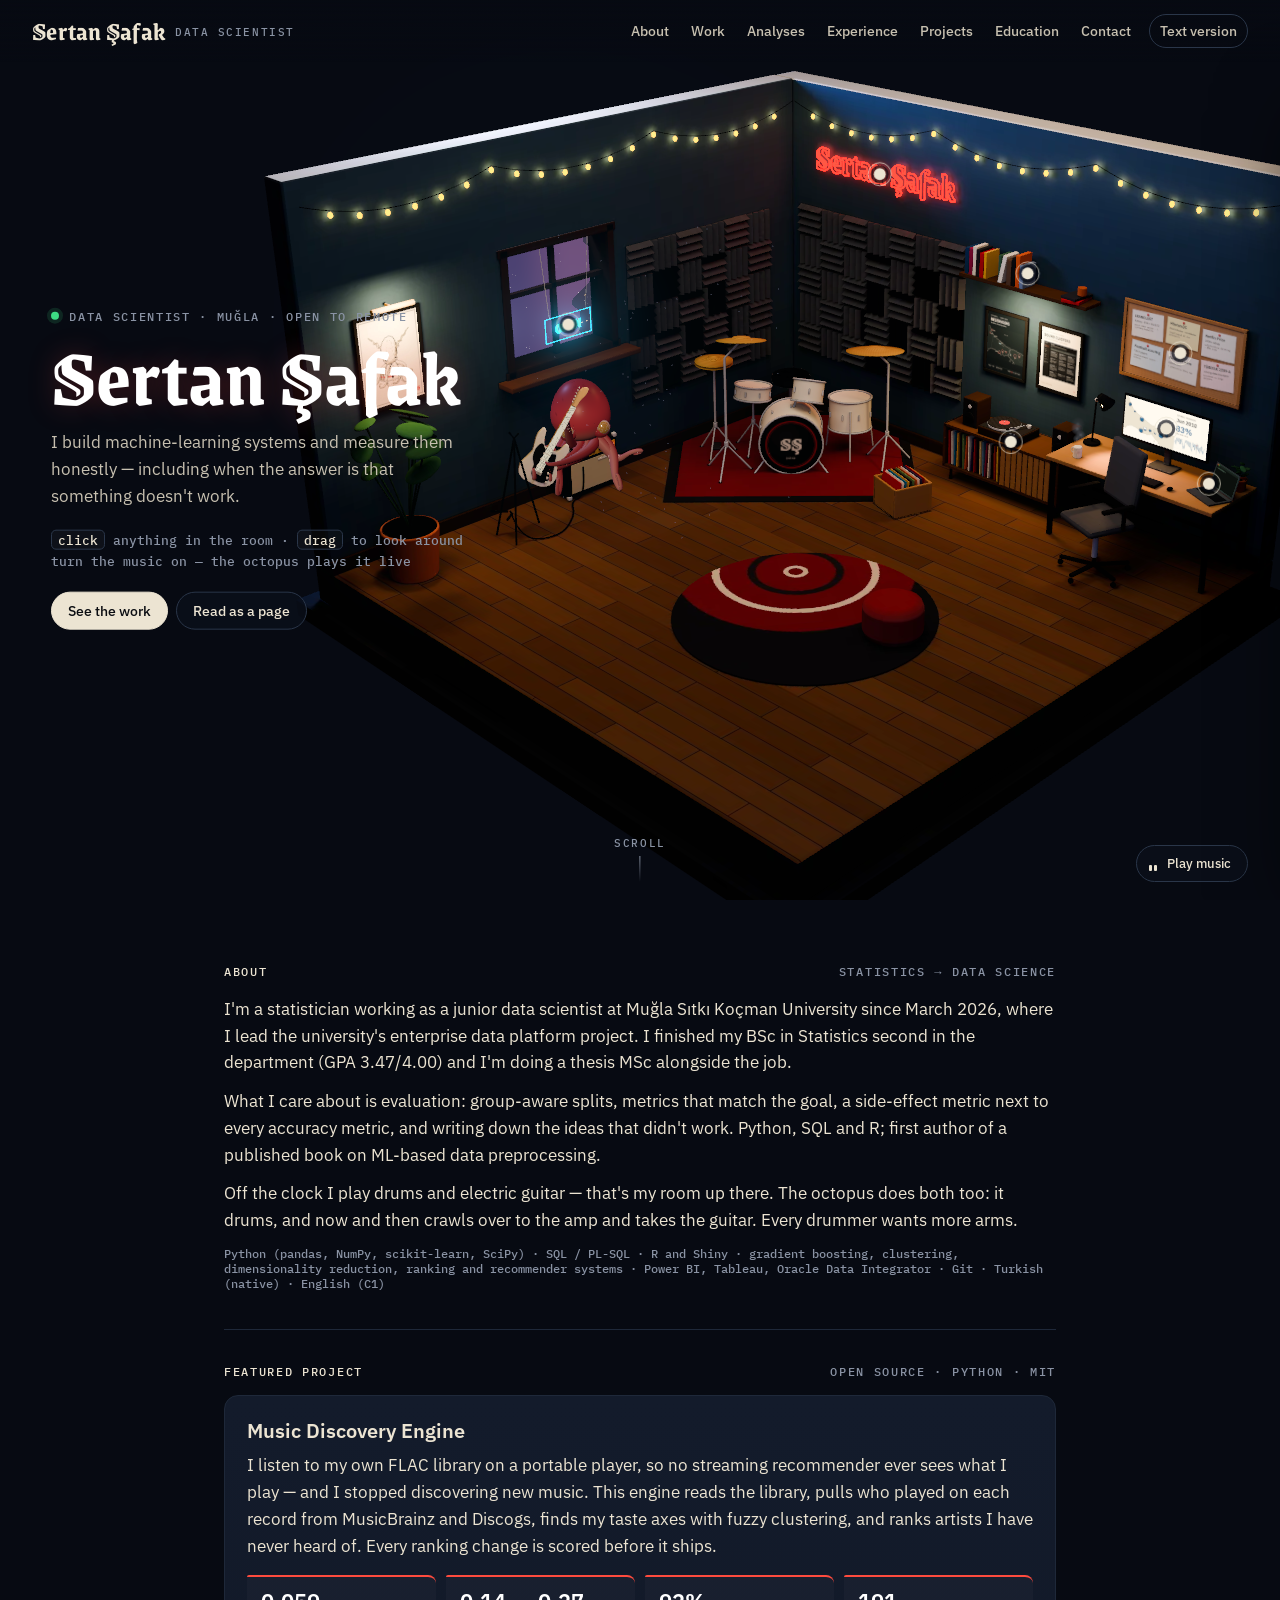
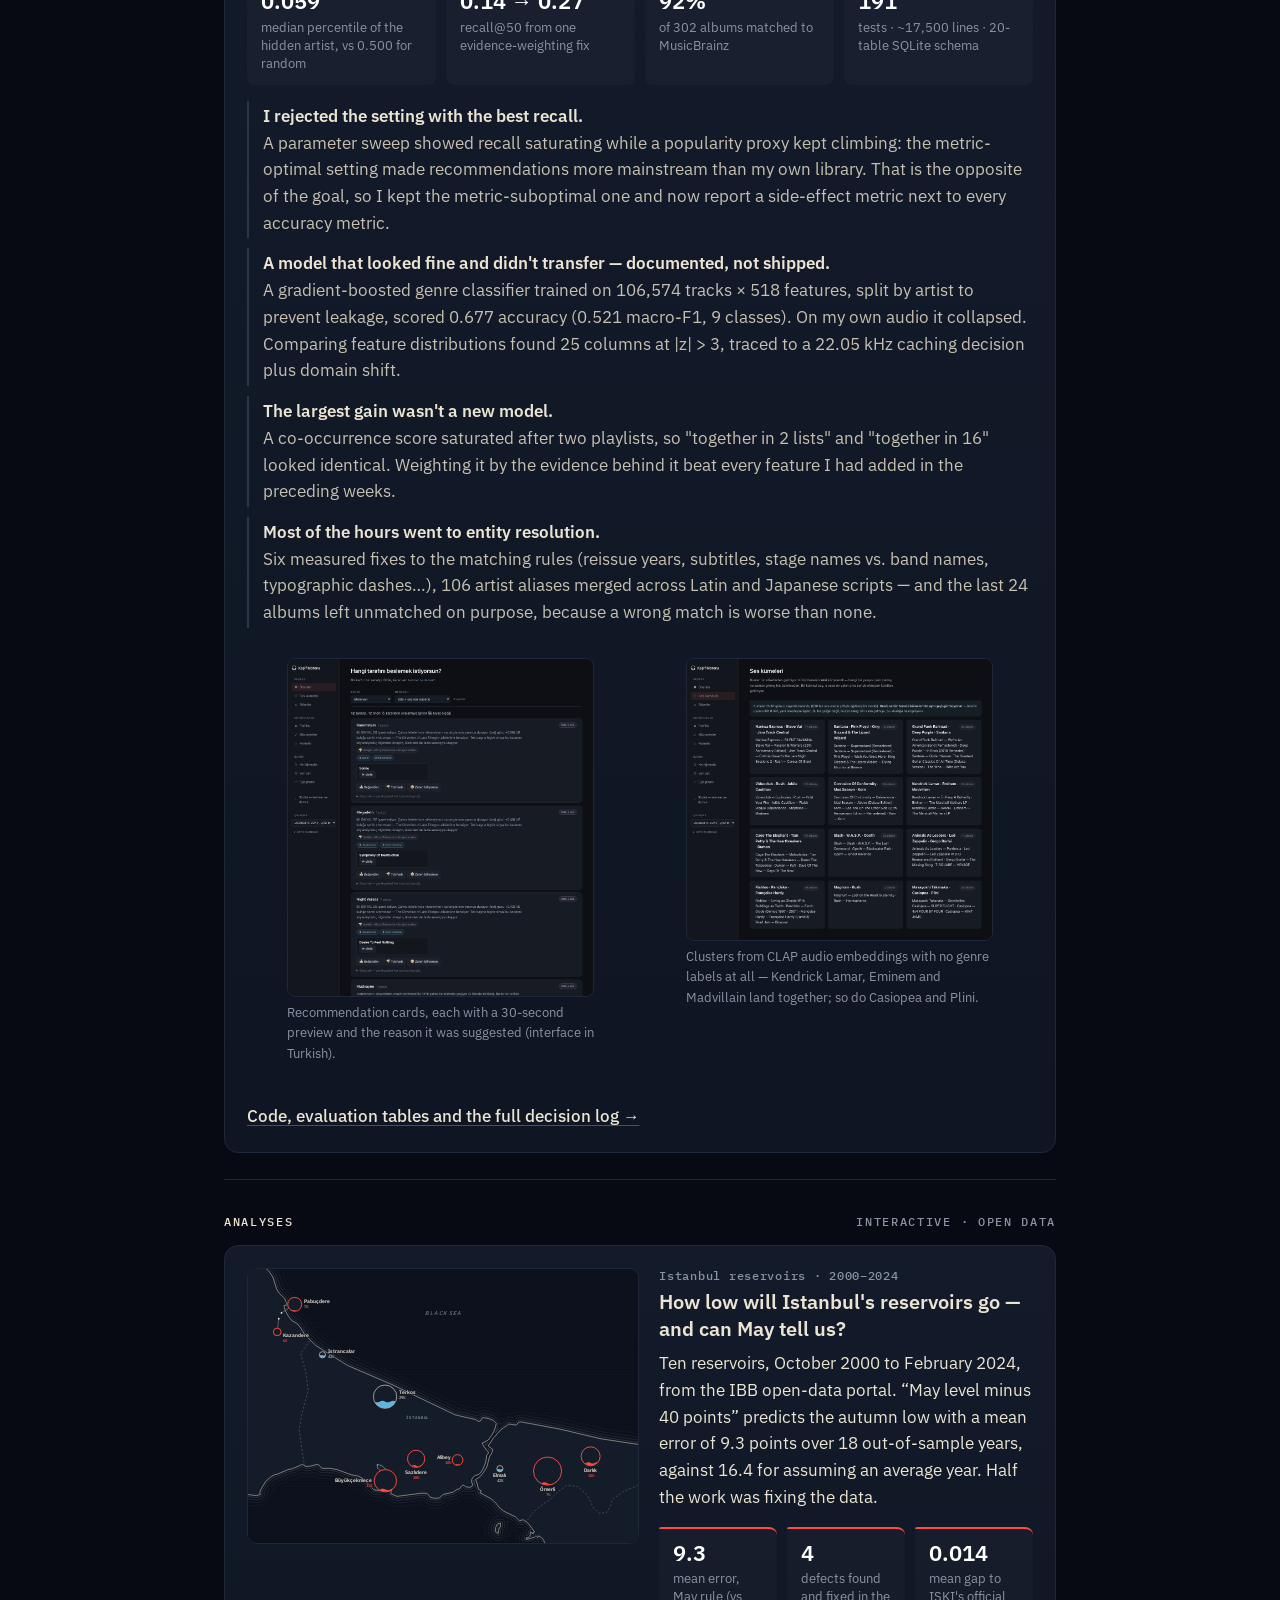
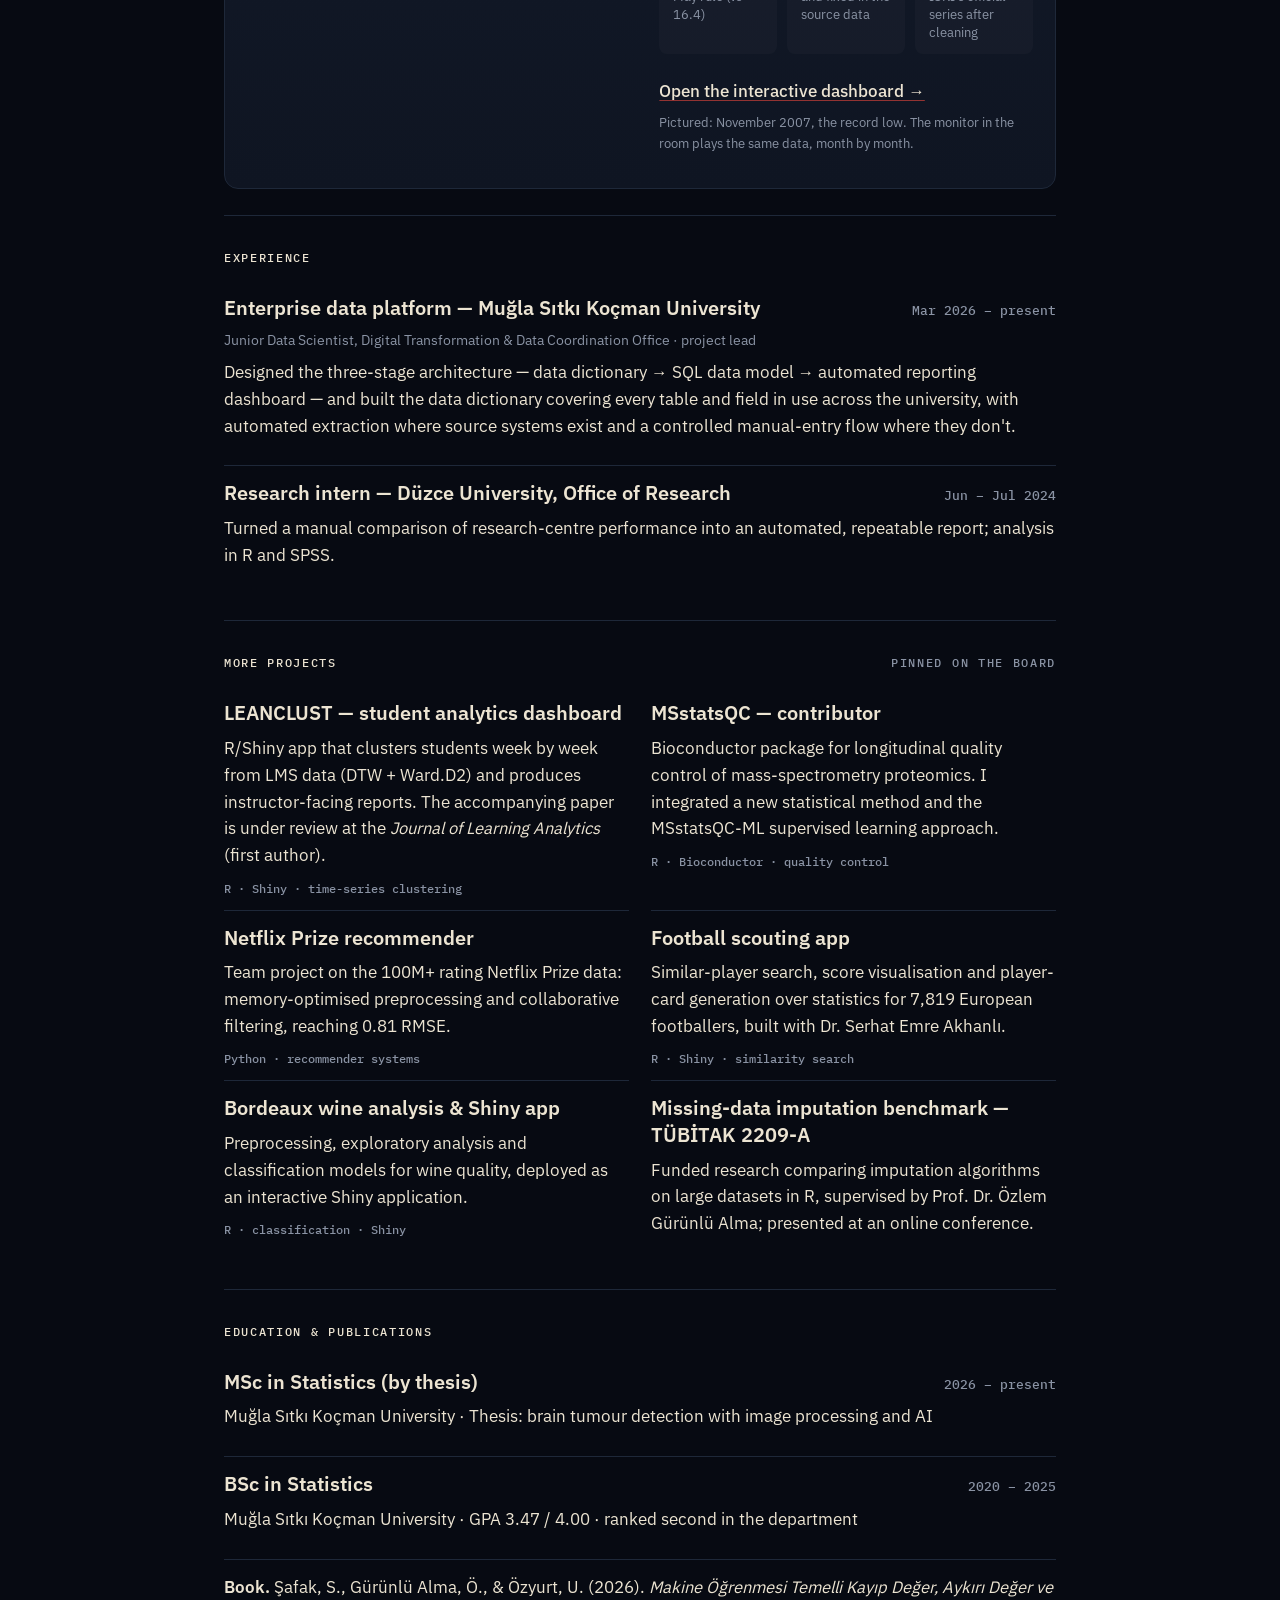
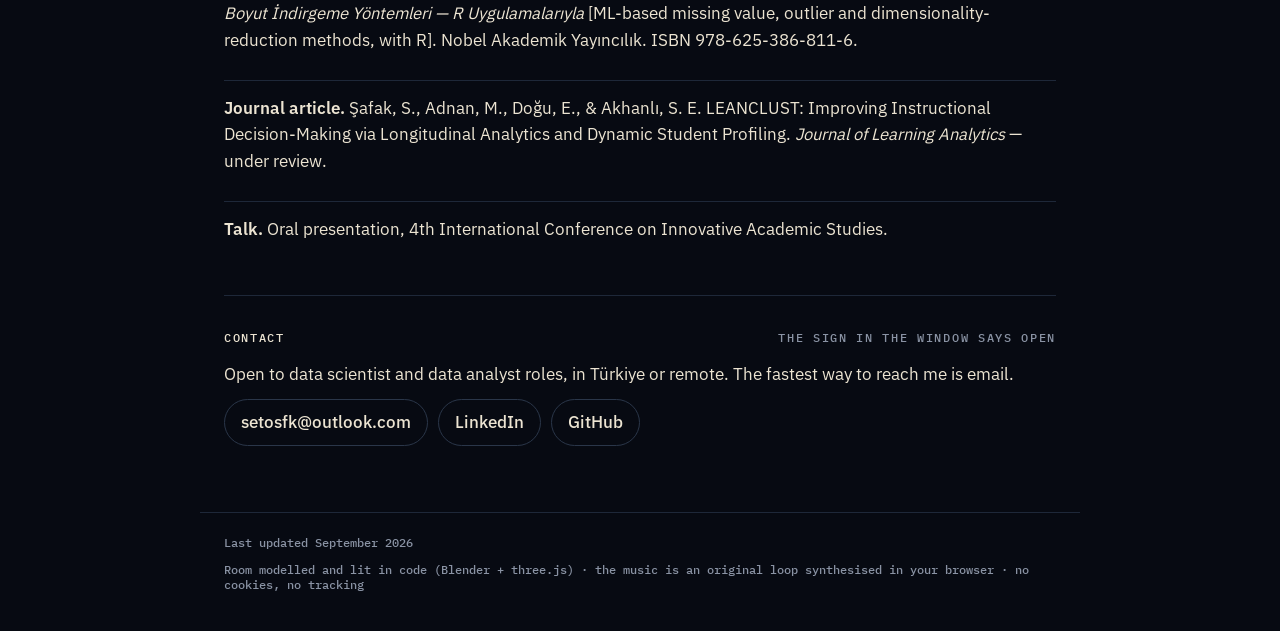
==== commit 8561f72a: "Portfolio: calm jazz music, cute octopus, simpler laptop screen; remove click/string effects" ====
--- a/index.html
+++ b/index.html
@@ -17,7 +17,7 @@
 <meta name="twitter:card" content="summary_large_image">
 <link rel="canonical" href="https://setosfk.github.io/">
 <link rel="icon" href="favicon.svg" type="image/svg+xml">
-<link rel="preload" href="assets/oda/oda.glb?v=74282181" as="fetch" crossorigin>
+<link rel="preload" href="assets/oda/oda.glb?v=350130e1" as="fetch" crossorigin>
 <noscript><style>.stage .poster{opacity:1}.loader,.scroll{display:none}</style></noscript>
 <style>
 @font-face{font-family:"Grenze Gotisch";font-weight:700;font-display:swap;src:url(assets/grenze-gotisch-latin-700-normal.woff2) format("woff2");unicode-range:U+0000-00FF,U+2000-206F}
@@ -93,6 +93,17 @@
 .loader i{display:block;height:2px;margin-top:8px;background:var(--line-2);border-radius:2px;overflow:hidden}
 .loader i::after{content:"";display:block;height:100%;width:var(--p,0%);background:var(--neon);transition:width .2s}
 .stage.ready .loader{opacity:0;pointer-events:none}
+.sound{position:absolute;z-index:7;right:clamp(16px,3vw,32px);bottom:18px;display:flex;align-items:center;gap:10px;appearance:none;cursor:pointer;
+  font:500 13px var(--f-body);color:var(--ink);background:#0b101bd9;border:1px solid var(--line-2);border-radius:999px;padding:9px 16px 9px 12px}
+.sound:hover{border-color:var(--ink)}
+.sound i{display:inline-flex;gap:2px;align-items:flex-end;height:14px}
+.sound i::before,.sound i::after{content:"";width:3px;height:6px;background:var(--ink);border-radius:1px}
+.sound[aria-pressed="true"] i::before{animation:eq .9s ease-in-out infinite}
+.sound[aria-pressed="true"] i::after{animation:eq .9s ease-in-out -.45s infinite}
+.sound[aria-pressed="true"]{border-color:var(--neon)}
+@keyframes eq{0%,100%{height:4px}50%{height:14px}}
+.stage.focused .sound{right:auto;left:clamp(16px,3vw,32px)}
+@media (max-width:820px){.stage.focused .sound{display:none}}
 .scroll{position:absolute;z-index:5;left:50%;bottom:18px;transform:translateX(-50%);font:500 11px var(--f-mono);letter-spacing:.14em;text-transform:uppercase;color:var(--muted);text-decoration:none;display:flex;flex-direction:column;align-items:center;gap:6px}
 .scroll::after{content:"";width:1px;height:26px;background:linear-gradient(var(--muted),transparent);animation:drip 2.2s infinite}
 @keyframes drip{0%{transform:scaleY(0);transform-origin:top}50%{transform:scaleY(1);transform-origin:top}51%{transform-origin:bottom}100%{transform:scaleY(0);transform-origin:bottom}}
@@ -144,7 +155,8 @@
 
 /* ---------------------------------------------------------------- the readable page */
 .read{max-width:880px;margin:0 auto;padding:30px clamp(16px,4vw,24px) 40px}
-.sec{padding:34px 0 26px;scroll-margin-top:70px}
+.sec{padding:34px 0 26px;scroll-margin-top:70px;border-top:1px solid var(--line)}
+.sec:first-child{border-top:0}
 .sec-h{display:flex;justify-content:space-between;align-items:baseline;gap:12px;margin:0 0 16px;font:500 12px var(--f-mono);letter-spacing:.14em;text-transform:uppercase;color:var(--muted)}
 .sec-h b{color:var(--ink);font-weight:500}
 h3{font-size:1.28rem;line-height:1.3;margin:0 0 8px;font-weight:600}
@@ -179,7 +191,6 @@
 .contact a{border:1px solid var(--line-2);border-radius:999px;padding:9px 16px;text-decoration:none;font-weight:500}
 .contact a:hover{border-color:var(--ink)}
 footer{max-width:880px;margin:0 auto;padding:22px clamp(16px,4vw,24px) 40px;display:flex;justify-content:space-between;gap:12px;flex-wrap:wrap;font:500 12px var(--f-mono);color:var(--muted);border-top:1px solid var(--line)}
-[data-string]{height:18px;margin:4px 0;--line:#3a4658}
 @media (max-width:720px){.stats{grid-template-columns:1fr 1fr}.figs,.analysis,.two{grid-template-columns:1fr}.two .item:nth-child(2){border-top:1px solid var(--line)}}
 @media (prefers-reduced-motion:reduce){*{animation:none!important;transition:none!important;scroll-behavior:auto!important}}
 </style>
@@ -201,7 +212,7 @@
 </header>
 
 <section class="stage" id="top" aria-label="Sertan's room — an interactive 3D scene">
-  <div class="poster" style="background-image:url(assets/oda/oda.webp?v=74282181)" aria-hidden="true"></div>
+  <div class="poster" style="background-image:url(assets/oda/oda.webp?v=350130e1)" aria-hidden="true"></div>
   <canvas id="room" aria-hidden="true" tabindex="-1"></canvas>
   <div class="pins" aria-label="Places in the room"></div>
   <div class="tag" aria-hidden="true"><i></i><i></i><i></i><i></i><b></b></div>
@@ -209,10 +220,11 @@
     <p class="kicker"><b></b>Data scientist · <span lang="tr">Muğla</span> · open to remote</p>
     <h1 class="name">Sertan Şafak</h1>
     <p class="lede">I build machine-learning systems and measure them honestly — including when the answer is that something doesn't work.</p>
-    <p class="hint"><kbd>click</kbd> anything in the room · <kbd>drag</kbd> to look around<br>the octopus plays drums — click the guitar and it switches</p>
+    <p class="hint"><kbd>click</kbd> anything in the room · <kbd>drag</kbd> to look around<br>turn the music on — the octopus plays it live</p>
     <div class="cta"><button class="pri" type="button" data-go="work">See the work</button><a href="#read">Read as a page</a></div>
   </div>
   <div class="loader" role="status"><span>Tuning the drums… <b>0%</b></span><i></i></div>
+  <button class="sound" type="button" aria-pressed="false" hidden><i aria-hidden="true"></i><span>Play music</span></button>
   <a class="scroll" href="#read">scroll</a>
   <aside class="panel" aria-label="Details" aria-hidden="true">
     <header><span class="n"></span><span class="sp"></span>
@@ -222,7 +234,6 @@
 </section>
 
 <main class="read" id="read">
-<div data-string></div>
 <section class="sec" id="about" data-title="About">
   <h2 class="sec-h"><b>About</b><span>statistics → data science</span></h2>
   <p>I'm a statistician working as a junior data scientist at Muğla Sıtkı Koçman University since March 2026, where I lead the university's enterprise data platform project. I finished my BSc in Statistics second in the department (GPA 3.47/4.00) and I'm doing a thesis MSc alongside the job.</p>
@@ -230,7 +241,6 @@
   <p>Off the clock I play drums and electric guitar — that's my room up there. The octopus does both too: it drums, and now and then crawls over to the amp and takes the guitar. Every drummer wants more arms.</p>
   <p class="tags">Python (pandas, NumPy, scikit-learn, SciPy) · SQL / PL-SQL · R and Shiny · gradient boosting, clustering, dimensionality reduction, ranking and recommender systems · Power BI, Tableau, Oracle Data Integrator · Git · Turkish (native) · English (C1)</p>
 </section>
-<div data-string></div>
 <section class="sec" id="work" data-title="Featured project">
   <h2 class="sec-h"><b>Featured project</b><span>open source · Python · MIT</span></h2>
   <div class="card">
@@ -255,7 +265,6 @@
     <a class="more" href="https://github.com/SETOsfk/muzik-kesif-motoru">Code, evaluation tables and the full decision log →</a>
   </div>
 </section>
-<div data-string></div>
 <section class="sec" id="analyses" data-title="Analyses">
   <h2 class="sec-h"><b>Analyses</b><span>interactive · open data</span></h2>
   <div class="card analysis">
@@ -274,7 +283,6 @@
     </div>
   </div>
 </section>
-<div data-string></div>
 <section class="sec" id="experience" data-title="Experience">
   <h2 class="sec-h"><b>Experience</b></h2>
   <div class="item">
@@ -287,7 +295,6 @@
     <p>Turned a manual comparison of research-centre performance into an automated, repeatable report; analysis in R and SPSS.</p>
   </div>
 </section>
-<div data-string></div>
 <section class="sec" id="projects" data-title="More projects">
   <h2 class="sec-h"><b>More projects</b><span>pinned on the board</span></h2>
   <div class="two">
@@ -299,7 +306,6 @@
     <div class="item"><h3>Missing-data imputation benchmark — TÜBİTAK 2209-A</h3><p>Funded research comparing imputation algorithms on large datasets in R, supervised by Prof. Dr. Özlem Gürünlü Alma; presented at an online conference.</p></div>
   </div>
 </section>
-<div data-string></div>
 <section class="sec" id="education" data-title="Education & publications">
   <h2 class="sec-h"><b>Education &amp; publications</b></h2>
   <div class="item"><div class="row"><h3>MSc in Statistics (by thesis)</h3><span class="when">2026 – present</span></div><p>Muğla Sıtkı Koçman University · Thesis: brain tumour detection with image processing and AI</p></div>
@@ -308,7 +314,6 @@
   <div class="item"><p><strong>Journal article.</strong> Şafak, S., Adnan, M., Doğu, E., &amp; Akhanlı, S. E. LEANCLUST: Improving Instructional Decision-Making via Longitudinal Analytics and Dynamic Student Profiling. <em>Journal of Learning Analytics</em> — under review.</p></div>
   <div class="item"><p><strong>Talk.</strong> Oral presentation, 4th International Conference on Innovative Academic Studies.</p></div>
 </section>
-<div data-string></div>
 <section class="sec" id="contact" data-title="Contact">
   <h2 class="sec-h"><b>Contact</b><span>the sign in the window says open</span></h2>
   <p>Open to data scientist and data analyst roles, in Türkiye or remote. The fastest way to reach me is email.</p>
@@ -321,7 +326,7 @@
 </main>
 <footer>
   <span>Last updated September 2026</span>
-  <span>Room modelled and lit in code (Blender + three.js) · no cookies, no tracking</span>
+  <span>Room modelled and lit in code (Blender + three.js) · the music is an original loop synthesised in your browser · no cookies, no tracking</span>
 </footer>
 
 <script type="application/json" id="screen-data">{"land":"M1030.0 728.4L1030.0 453.9L904.6 435.1L799.8 410.3L700.9 391.8L692.7 392.7L687.5 399.9L668.3 397.2L647.4 412.0L627.7 434.1L615.3 453.4L626.6 461.7L625.3 470.2L619.0 480.3L611.8 507.0L603.2 521.6L592.7 533.6L582.9 539.1L586.7 548.2L588.6 557.7L591.2 565.1L597.3 567.8L596.3 571.3L593.7 573.0L622.7 588.7L633.4 597.8L644.4 611.7L655.2 620.6L684.9 634.8L695.0 644.7L705.8 642.7L717.9 651.7L734.2 673.4L730.7 674.1L730.7 678.7L723.5 673.4L723.2 680.4L721.5 685.3L718.0 688.0L712.9 688.6L712.9 693.0L733.4 687.5L737.8 683.4L742.7 687.8L745.0 683.4L754.4 690.2L757.6 695.1L759.7 702.1L752.2 707.3L757.6 709.3L762.4 720.9L766.8 726.9L776.6 730.6L786.5 727.1L794.8 720.7L804.6 717.3L929.6 712.1L940.3 713.5L958.7 720.2L967.1 721.7L977.6 730.6L1013.6 730.6L1030.0 728.4ZM642.6 666.9L646.4 660.3L647.3 651.2L639.3 652.9L634.4 662.5L633.9 673.0L641.0 677.7L642.6 666.9ZM-30.0 569.0L-20.7 575.5L21.7 580.7L31.2 577.8L30.4 572.2L33.9 563.1L45.6 543.9L59.5 531.9L68.5 527.1L76.3 525.1L105.4 512.9L110.5 513.0L139.6 500.8L148.2 506.0L157.6 505.4L177.2 500.8L181.6 502.3L187.3 509.2L191.6 510.8L209.5 510.8L227.8 513.8L264.3 527.3L281.7 530.4L295.1 537.4L322.3 565.6L337.6 567.8L344.0 561.6L347.5 551.9L348.7 534.7L344.5 522.9L333.1 511.0L330.4 500.8L343.1 504.1L353.9 513.9L359.2 528.0L355.5 543.9L364.1 547.2L370.3 553.8L365.9 575.9L381.7 582.6L444.9 574.4L458.0 575.0L463.7 580.2L466.3 584.5L472.4 586.7L485.3 587.4L491.4 585.7L500.0 577.8L525.9 571.5L535.5 564.9L541.3 563.4L547.6 555.7L550.6 553.8L553.6 554.4L558.1 558.4L569.4 559.3L571.8 558.6L574.9 554.7L575.0 550.9L572.9 545.3L573.4 538.7L577.5 532.5L581.9 529.3L591.2 526.3L595.5 522.7L601.1 514.0L606.1 503.2L609.8 490.7L611.7 476.9L615.1 473.3L616.1 469.2L609.1 461.3L601.7 450.0L600.4 445.4L606.5 443.4L615.4 438.1L624.6 426.0L631.5 413.1L636.4 395.6L628.4 387.8L615.1 382.7L602.7 380.8L599.1 382.3L595.8 388.9L591.7 390.3L588.3 389.7L585.7 386.6L582.9 385.6L530.8 373.7L368.9 296.0L254.9 247.0L175.1 196.9L146.2 169.4L135.0 151.1L127.3 140.9L112.3 132.0L103.8 121.4L96.5 108.6L92.6 97.7L93.0 93.3L98.5 93.1L99.8 90.5L99.2 86.2L96.5 83.0L93.9 75.7L79.9 61.6L73.8 52.3L63.8 20.7L55.2 8.0L45.7 -2.8L37.9 -15.6L35.5 -30.0L-30.0 -30.0L-30.0 569.0Z","dams":[["Ömerli",767.4,517.8,235.371],["Terkos",351.1,327.2,162.241],["Büyükçekmece",352.0,542.5,148.943],["Darlık",877.8,479.9,107.5],["Sazlıdere",430.7,486.3,88.73],["Pabuçdere",85.7,112.5,58.5],["Alibey",537.0,489.4,34.143],["Kazandere",78.8,127.2,17.424],["Elmalı",645.3,511.6,9.6],["Istrancalar",190.7,219.7,6.231]],"months":["2000-10","2000-11","2000-12","2001-01","2001-02","2001-03","2001-04","2001-05","2001-06","2001-07","2001-08","2001-09","2001-10","2001-11","2001-12","2002-01","2002-02","2002-03","2002-04","2002-05","2002-06","2002-07","2002-08","2002-09","2002-10","2002-11","2002-12","2003-01","2003-02","2003-03","2003-04","2003-05","2003-06","2003-07","2003-08","2003-09","2003-10","2003-11","2003-12","2004-01","2004-02","2004-03","2004-04","2004-05","2004-06","2004-07","2004-08","2004-09","2004-10","2004-11","2004-12","2005-01","2005-02","2005-03","2005-04","2005-05","2005-06","2005-07","2005-08","2005-09","2005-10","2005-11","2005-12","2006-01","2006-02","2006-03","2006-04","2006-05","2006-06","2006-07","2006-08","2006-09","2006-10","2006-11","2006-12","2007-01","2007-02","2007-03","2007-04","2007-05","2007-06","2007-07","2007-08","2007-09","2007-10","2007-11","2007-12","2008-01","2008-02","2008-03","2008-04","2008-05","2008-06","2008-07","2008-08","2008-09","2008-10","2008-11","2008-12","2009-01","2009-02","2009-03","2009-04","2009-05","2009-06","2009-07","2009-08","2009-09","2009-10","2009-11","2009-12","2010-01","2010-02","2010-03","2010-04","2010-05","2010-06","2010-07","2010-08","2010-09","2010-10","2010-11","2010-12","2011-01","2011-02","2011-03","2011-04","2011-05","2011-06","2011-07","2011-08","2011-09","2011-10","2011-11","2011-12","2012-01","2012-02","2012-03","2012-04","2012-05","2012-06","2012-07","2012-08","2012-09","2012-10","2012-11","2012-12","2013-01","2013-02","2013-03","2013-04","2013-05","2013-06","2013-07","2013-08","2013-09","2013-10","2013-11","2013-12","2014-01","2014-02","2014-03","2014-04","2014-05","2014-06","2014-07","2014-08","2014-09","2014-10","2014-11","2014-12","2015-01","2015-02","2015-03","2015-04","2015-05","2015-06","2015-07","2015-08","2015-09","2015-10","2015-11","2015-12","2016-01","2016-02","2016-03","2016-04","2016-05","2016-06","2016-07","2016-08","2016-09","2016-10","2016-11","2016-12","2017-01","2017-02","2017-03","2017-04","2017-05","2017-06","2017-07","2017-08","2017-09","2017-10","2017-11","2017-12","2018-01","2018-02","2018-03","2018-04","2018-05","2018-06","2018-07","2018-08","2018-09","2018-10","2018-11","2018-12","2019-01","2019-02","2019-03","2019-04","2019-05","2019-06","2019-07","2019-08","2019-09","2019-10","2019-11","2019-12","2020-01","2020-02","2020-03","2020-04","2020-05","2020-06","2020-07","2020-08","2020-09","2020-10","2020-11","2020-12","2021-01","2021-02","2021-03","2021-04","2021-05","2021-06","2021-07","2021-08","2021-09","2021-10","2021-11","2021-12","2022-01","2022-02","2022-03","2022-04","2022-05","2022-06","2022-07","2022-08","2022-09","2022-10","2022-11","2022-12","2023-01","2023-02","2023-03","2023-04","2023-05","2023-06","2023-07","2023-08","2023-09","2023-10","2023-11","2023-12","2024-01","2024-02"],"fill":[[65.8,70.3,51.6,78.9,50.6,6.8,0.0,5.7,82.2,11.6],[62.4,63.7,48.9,77.6,49.6,6.7,2.6,7.6,80.3,19.5],[66.4,55.9,46.4,77.2,49.3,7.0,14.2,6.1,83.9,14.6],[68.6,57.1,48.4,77.9,54.6,12.2,33.6,8.4,86.9,40.1],[73.4,76.0,58.2,83.1,63.7,33.0,54.3,27.7,89.7,71.7],[76.5,84.4,63.3,85.4,69.5,40.0,63.0,35.2,91.0,54.7],[75.1,83.6,62.8,84.5,69.9,46.3,61.9,34.6,91.1,31.9],[72.2,81.0,61.4,78.7,68.9,50.7,62.2,27.7,90.2,25.7],[66.7,74.3,54.5,68.4,63.7,50.4,55.3,7.1,83.8,22.2],[60.0,66.2,45.4,59.5,56.1,49.3,34.9,7.9,76.2,26.5],[54.1,54.8,36.1,54.0,49.1,47.8,26.1,9.8,68.0,28.4],[48.7,44.5,28.9,53.1,43.1,45.9,23.6,15.3,63.7,33.9],[42.6,42.9,22.6,46.8,35.7,36.3,19.4,29.2,59.4,33.7],[39.7,42.9,19.2,42.1,30.0,25.5,15.3,8.6,63.0,26.8],[77.5,69.9,50.4,84.9,56.8,22.3,71.1,20.5,66.1,83.1],[100.0,97.3,86.9,99.9,99.7,33.5,93.1,99.6,54.7,99.7],[98.8,99.5,92.3,97.5,99.9,33.1,93.9,100.0,55.8,99.7],[98.3,99.4,94.8,93.0,98.8,32.9,95.4,100.0,68.7,99.7],[99.8,100.0,99.5,98.4,99.9,31.0,99.0,100.0,71.0,99.1],[96.0,95.5,98.5,93.7,95.5,28.4,93.9,99.9,64.3,96.5],[90.4,88.5,94.9,85.8,91.6,32.1,87.6,91.1,60.7,44.2],[83.0,82.0,88.0,77.2,89.0,32.9,78.8,53.8,53.6,22.0],[77.6,74.3,81.2,68.0,85.2,32.5,71.5,38.0,46.9,21.4],[73.4,68.7,78.2,61.7,86.8,32.7,76.9,47.1,42.2,46.9],[68.7,63.0,76.1,55.1,86.5,44.2,74.1,64.9,44.0,86.7],[66.5,61.0,76.1,49.4,86.7,61.2,73.1,62.1,47.9,98.4],[64.8,63.6,80.3,47.5,88.1,72.8,75.5,90.2,58.4,99.7],[65.4,74.4,87.4,51.6,94.4,71.8,71.6,100.0,75.4,93.2],[81.6,96.9,94.1,71.4,100.0,71.7,90.1,100.0,87.7,99.7],[99.3,99.4,96.3,96.8,100.0,81.3,93.8,100.0,97.1,99.7],[99.9,100.0,98.5,100.0,100.0,98.7,95.1,100.0,99.9,99.9],[97.5,97.9,96.6,97.0,97.8,100.0,91.5,99.7,98.1,93.4],[91.8,91.9,90.3,88.0,93.1,100.0,81.7,99.2,87.8,78.2],[85.0,80.1,81.8,76.7,85.8,100.0,67.4,100.0,77.5,88.9],[78.4,68.8,72.6,64.9,77.7,100.0,48.9,100.0,68.2,90.4],[72.4,57.2,63.9,57.0,71.9,100.0,39.4,100.0,59.3,91.8],[66.9,50.7,57.9,51.4,65.1,100.0,31.1,100.0,53.7,96.8],[66.1,58.8,58.2,53.1,63.4,100.0,34.5,100.0,64.0,99.7],[69.9,59.2,59.7,59.5,63.5,100.0,40.2,100.0,76.2,99.7],[84.8,73.3,72.6,81.2,72.8,99.8,64.3,100.0,92.6,99.6],[100.0,93.0,91.4,100.0,92.3,84.4,91.1,85.9,92.7,98.8],[99.8,99.3,98.2,100.0,99.6,77.0,98.9,77.2,99.8,99.7],[97.5,97.7,99.0,96.8,99.5,94.3,94.4,94.0,99.3,99.7],[93.3,91.4,96.2,89.3,94.7,99.9,80.3,99.9,95.0,99.7],[87.5,83.6,92.0,81.6,87.4,100.0,70.5,100.0,90.5,99.7],[80.3,77.2,86.3,72.4,79.7,100.0,57.8,100.0,85.2,99.7],[73.1,65.5,79.0,63.3,72.5,93.4,48.2,93.4,80.7,99.7],[66.6,53.7,72.2,57.1,66.4,62.8,41.0,63.6,77.1,99.4],[61.4,47.3,66.4,50.6,60.0,57.4,34.9,57.3,84.5,58.7],[56.3,46.5,60.0,43.9,52.8,39.3,28.9,31.7,84.8,38.3],[53.5,45.2,54.7,39.1,45.7,29.0,25.8,9.2,88.2,23.9],[54.6,49.4,52.8,42.6,43.5,14.0,33.7,11.0,95.1,42.8],[83.3,75.4,75.5,70.4,66.5,26.1,81.8,40.9,96.7,96.0],[98.6,95.0,95.4,90.8,80.6,81.5,91.2,83.0,99.9,97.5],[95.8,96.5,94.2,91.7,79.2,97.3,71.3,97.2,99.4,49.8],[91.1,96.7,90.2,90.6,75.7,78.8,57.9,79.0,96.3,49.2],[85.0,90.4,86.1,86.1,74.1,76.5,55.9,76.8,91.2,74.6],[78.4,79.4,78.2,78.8,69.6,79.2,44.4,79.2,87.3,89.7],[70.8,66.9,69.2,69.2,63.6,78.7,32.1,78.8,80.4,92.7],[63.6,59.6,61.2,60.3,60.5,69.8,21.4,70.5,74.3,58.6],[57.9,55.6,54.6,54.1,57.2,59.6,1.4,59.6,71.4,53.1],[56.7,52.8,49.9,54.4,51.9,49.7,3.3,36.5,77.9,63.2],[65.0,61.4,61.7,63.1,57.7,59.0,33.5,56.9,90.6,67.1],[79.4,81.1,89.5,78.9,77.4,97.0,71.4,96.9,92.1,99.9],[96.9,93.8,93.0,97.1,95.5,98.3,97.7,98.2,92.9,99.3],[99.9,100.0,91.6,100.0,100.0,99.9,99.8,99.9,99.0,99.9],[96.4,98.7,94.3,99.2,99.7,100.0,99.4,100.0,99.8,100.0],[90.6,91.8,91.7,95.0,96.4,100.0,92.5,100.0,96.0,100.0],[83.4,85.2,85.4,88.9,87.8,100.0,81.5,100.0,89.8,89.4],[75.5,79.0,77.0,80.5,81.3,100.0,63.4,100.0,82.6,79.9],[66.5,67.8,67.7,71.1,74.2,96.3,48.0,96.1,74.2,45.8],[58.0,61.7,60.1,63.5,68.1,78.4,36.8,78.6,69.5,27.5],[50.9,58.9,54.9,56.8,63.2,73.4,32.0,74.0,68.0,58.5],[50.8,61.7,53.6,61.6,70.3,76.6,69.3,76.9,88.4,95.4],[49.0,58.0,50.2,58.7,69.9,76.4,67.6,76.7,79.0,72.1],[49.4,61.6,47.5,57.3,66.9,62.7,58.8,63.1,69.0,44.1],[53.0,65.0,44.1,62.3,63.1,49.6,42.3,49.0,69.2,49.2],[53.4,69.1,40.7,60.3,58.9,47.7,27.8,46.8,69.2,30.0],[50.3,70.6,37.6,61.6,54.5,46.2,19.2,53.4,68.8,28.6],[43.9,69.2,33.2,57.9,48.9,29.9,15.4,43.7,64.8,37.8],[36.6,65.4,26.6,51.7,42.5,15.2,12.7,35.3,59.7,25.7],[28.8,57.9,18.3,43.2,35.1,6.7,7.6,12.4,53.3,9.8],[21.5,46.6,10.3,34.1,28.8,6.7,1.8,5.7,46.3,9.5],[14.8,35.1,5.0,25.8,20.9,6.7,0.0,5.7,41.7,15.9],[8.6,25.3,2.4,18.7,13.5,6.7,0.2,5.7,39.1,10.0],[6.7,29.3,11.0,15.3,10.3,6.7,10.5,5.7,42.4,42.1],[10.0,46.1,29.0,19.6,14.0,3.1,32.3,1.3,51.4,50.5],[12.4,52.2,35.3,23.1,14.3,2.1,29.1,8.1,50.0,40.1],[17.1,57.4,39.2,28.0,13.6,1.8,26.7,9.1,53.9,64.5],[27.3,72.3,48.3,37.2,17.7,2.2,32.6,24.9,65.7,72.7],[36.0,80.7,50.7,38.9,21.0,1.2,32.9,24.0,69.3,46.4],[38.4,80.3,48.0,31.9,18.3,1.1,21.7,3.9,61.3,21.9],[37.5,73.0,40.9,24.1,13.7,0.9,6.9,0.7,51.5,20.3],[33.5,62.1,32.4,16.2,10.8,1.0,0.6,1.8,40.5,14.5],[28.0,50.4,23.9,8.2,9.0,1.1,0.0,1.4,29.3,8.0],[19.2,41.0,16.4,5.6,6.9,7.4,0.0,12.3,17.9,23.7],[17.1,56.8,12.6,7.0,8.6,58.4,0.9,59.2,23.2,47.4],[20.5,61.4,15.6,12.7,13.1,40.6,8.8,42.8,61.2,32.9],[22.9,61.5,15.3,19.9,21.0,28.2,17.5,29.2,71.5,26.9],[45.1,71.8,23.1,48.9,44.4,22.4,39.5,36.2,98.9,62.7],[64.3,84.4,43.6,67.2,59.6,32.4,76.8,58.0,99.6,74.9],[89.4,98.3,76.5,93.8,74.7,83.9,100.0,84.1,100.0,100.0],[99.7,98.1,91.7,99.4,91.2,100.0,99.6,100.0,99.3,93.3],[98.5,97.2,90.8,98.2,95.8,98.7,94.1,98.4,92.9,61.0],[94.9,91.2,85.2,97.5,92.6,94.9,78.4,94.6,82.9,48.5],[91.2,81.5,77.6,92.9,88.2,95.2,59.4,94.9,75.9,41.1],[87.2,72.2,69.3,87.9,82.9,91.6,43.1,91.3,69.6,22.5],[81.3,85.8,86.4,79.2,88.1,89.1,59.6,89.3,66.0,82.5],[73.1,88.5,95.5,69.7,91.1,91.0,70.3,90.7,61.2,100.0],[75.0,94.5,95.4,76.6,99.8,90.6,97.3,90.2,73.9,100.0],[77.9,93.4,94.1,84.4,100.0,90.9,98.5,90.5,84.4,100.0],[92.3,94.2,94.8,98.5,100.0,90.1,99.3,89.8,88.1,100.0],[100.0,94.0,93.2,100.0,100.0,90.6,98.4,94.7,96.7,100.0],[99.4,98.2,97.2,100.0,100.0,96.4,99.5,97.9,100.0,100.0],[96.8,99.7,98.2,99.9,98.5,98.7,98.2,98.3,100.0,100.0],[89.6,95.6,95.6,95.7,94.8,99.8,88.0,98.1,95.4,89.2],[88.7,91.7,89.7,95.7,90.2,95.3,72.2,94.7,95.1,80.8],[82.9,90.3,83.5,89.2,86.4,92.1,50.1,91.8,94.1,73.7],[73.5,81.7,74.5,78.4,81.1,93.0,37.0,92.7,85.0,77.2],[64.4,69.6,65.0,67.5,75.6,92.6,25.0,92.2,76.4,84.9],[63.4,63.3,60.6,63.5,72.3,91.2,18.7,90.9,90.9,96.4],[72.3,69.0,68.7,73.9,75.5,91.2,34.7,91.6,94.8,100.0],[72.6,79.9,75.0,75.5,76.0,90.7,37.3,90.4,95.0,100.0],[80.3,94.1,89.2,87.1,81.9,92.0,49.5,91.7,97.3,100.0],[84.9,98.0,95.6,95.8,88.0,94.2,63.7,93.9,99.7,100.0],[85.8,99.9,98.7,98.7,95.1,94.7,75.2,94.5,99.9,100.0],[89.7,100.0,98.7,100.0,99.8,95.3,88.1,95.6,99.8,100.0],[92.7,97.8,97.1,97.1,98.5,97.3,93.1,97.2,98.6,100.0],[87.7,88.3,91.2,92.4,92.5,99.9,89.5,99.9,91.5,100.0],[80.1,76.3,83.8,85.1,85.9,100.0,77.3,100.0,83.4,100.0],[71.4,64.0,74.0,74.7,78.6,98.4,64.5,98.3,74.0,65.5],[66.0,55.7,64.5,65.6,72.5,82.8,53.4,82.8,64.6,30.1],[60.7,58.5,58.2,58.5,67.0,72.4,44.9,73.1,60.5,71.1],[56.2,55.7,52.9,52.2,62.2,76.2,39.6,76.6,57.6,74.0],[54.8,54.2,49.9,48.9,58.4,76.9,35.5,77.3,62.4,76.9],[63.5,67.0,54.5,57.5,59.4,92.4,39.3,92.1,81.9,69.6],[79.7,85.3,72.6,78.4,66.2,92.4,56.9,93.2,97.9,98.1],[93.8,97.3,89.5,98.4,73.5,95.0,75.0,94.7,99.8,100.0],[97.2,97.1,94.0,99.1,76.3,95.4,84.5,95.2,99.9,99.0],[96.8,91.7,93.0,94.2,76.6,98.7,81.6,98.7,98.8,79.5],[90.7,84.2,86.8,84.3,72.4,98.4,68.6,98.3,94.8,54.5],[81.0,72.6,76.3,73.4,64.1,89.4,53.6,89.1,84.9,42.4],[73.2,63.4,65.7,62.8,57.3,68.3,36.9,68.8,76.8,41.5],[67.5,55.7,56.0,54.8,50.9,47.7,25.1,44.1,71.3,34.4],[59.6,52.0,47.9,46.7,45.0,29.6,18.6,37.2,68.3,54.3],[53.8,58.2,42.6,40.9,40.8,26.3,20.9,53.3,73.2,94.3],[57.1,68.9,50.2,47.2,39.1,83.5,28.4,84.6,85.8,99.9],[69.9,83.5,61.3,60.3,44.8,94.9,46.0,94.7,92.6,100.0],[81.7,97.1,80.0,71.0,56.2,93.1,68.0,92.8,92.4,100.0],[87.9,97.9,87.9,79.2,63.4,94.5,79.9,94.2,93.2,100.0],[93.1,97.5,95.3,86.2,69.4,96.9,96.1,96.7,95.6,96.3],[91.5,93.3,91.1,87.4,68.0,93.6,93.6,93.4,89.5,50.9],[88.3,89.1,82.9,83.2,63.0,80.2,83.1,80.2,81.1,39.7],[81.4,84.8,72.8,77.0,56.3,61.5,67.4,61.8,72.1,22.1],[73.0,75.8,61.4,69.0,48.7,41.7,50.1,38.6,62.8,23.1],[64.1,67.0,50.6,60.5,40.9,26.2,31.7,19.3,52.8,27.5],[58.6,59.5,43.0,52.9,32.9,13.3,24.2,5.2,37.1,34.5],[55.3,52.6,37.4,44.7,27.6,3.1,20.3,7.3,8.3,55.1],[52.7,47.2,34.3,39.4,23.3,4.7,20.1,17.0,6.2,76.3],[48.9,41.7,31.3,35.0,19.2,0.8,20.7,5.8,5.7,38.2],[42.4,40.7,29.3,30.5,17.2,1.9,21.0,14.6,6.5,24.3],[39.3,49.7,31.0,30.2,18.0,9.5,25.8,17.4,11.7,49.8],[34.3,55.4,30.6,29.5,18.4,5.0,28.5,19.5,16.9,32.3],[26.9,54.7,27.8,25.8,17.4,0.8,28.3,16.2,17.0,28.5],[17.3,53.5,23.8,23.7,14.4,11.7,25.7,46.8,28.4,36.2],[12.0,48.0,16.2,19.6,10.5,8.0,19.5,37.3,33.6,20.0],[14.6,42.8,9.9,13.8,7.3,0.7,14.7,16.9,37.6,17.8],[16.4,42.2,6.1,8.8,2.4,5.5,12.3,11.2,39.5,52.3],[18.6,58.1,8.6,7.8,7.4,23.5,24.2,35.6,42.7,60.6],[26.3,77.3,14.4,13.9,17.3,80.0,53.0,81.2,48.2,98.1],[48.0,82.5,26.7,28.4,28.1,93.5,74.4,99.3,60.4,100.0],[91.2,94.9,59.0,71.7,45.5,93.5,97.1,100.0,91.8,100.0],[98.6,98.8,88.3,96.1,62.1,93.3,99.0,100.0,96.6,100.0],[93.6,98.6,98.5,100.0,76.6,95.5,99.6,100.0,99.6,100.0],[95.1,98.7,99.6,99.9,80.5,96.8,99.3,100.0,99.5,100.0],[94.7,93.3,97.1,95.7,80.7,98.1,99.4,100.0,98.5,82.9],[91.7,87.6,90.1,88.1,76.6,95.6,95.1,97.5,95.1,67.5],[85.8,82.1,80.1,80.6,70.9,90.1,86.4,88.0,90.5,51.5],[80.9,71.3,68.5,70.4,64.2,81.7,75.6,67.7,82.0,43.8],[75.4,61.5,58.1,61.3,58.0,69.5,65.2,57.6,82.0,54.4],[77.0,69.3,52.0,72.6,53.4,70.4,54.7,86.7,94.6,90.3],[77.2,71.0,46.7,79.3,50.3,60.3,48.5,97.5,82.2,63.3],[71.9,65.2,42.6,72.4,48.5,53.1,45.1,89.6,82.9,41.2],[78.6,72.4,47.7,81.7,50.0,63.3,52.3,85.4,60.6,87.9],[95.1,91.2,65.8,98.8,60.1,90.7,73.9,94.0,29.2,96.6],[95.7,94.7,74.4,99.9,62.7,95.3,78.5,100.0,57.8,100.0],[93.7,93.5,76.0,97.1,60.2,89.4,75.5,97.7,58.0,86.1],[87.5,93.1,73.2,88.9,57.6,77.2,73.8,84.8,59.1,58.0],[82.3,88.9,66.8,79.7,54.2,63.1,61.1,76.1,52.1,51.2],[77.2,80.3,57.6,71.6,49.0,48.9,53.7,72.9,16.1,53.2],[65.7,69.7,48.2,62.6,42.1,35.4,46.9,64.0,0.5,32.9],[55.2,58.7,40.2,56.6,37.4,28.2,42.0,58.8,0.5,30.4],[45.4,49.8,33.5,49.8,34.8,23.5,38.3,62.1,0.5,36.5],[39.5,41.6,29.4,42.5,31.7,19.9,35.2,53.0,0.5,32.9],[50.0,41.7,30.4,49.1,31.7,15.7,40.8,36.3,0.5,36.6],[90.8,72.7,55.5,88.5,48.3,31.5,80.3,56.8,0.5,83.9],[91.7,94.1,78.1,100.0,63.5,80.8,92.0,80.8,0.5,100.0],[91.4,93.4,83.0,99.9,67.0,99.2,91.8,99.9,0.5,92.5],[89.5,93.5,83.9,97.5,68.7,98.4,87.3,99.7,0.5,72.9],[87.8,91.7,80.7,88.5,66.8,94.9,81.3,94.7,0.5,69.7],[87.0,87.0,75.4,79.1,62.4,83.3,81.4,83.1,0.5,53.0],[86.1,81.9,68.2,69.8,56.4,69.7,79.3,70.4,0.5,44.1],[78.0,73.6,61.3,59.9,49.9,60.4,75.9,60.9,0.5,45.2],[67.3,61.5,53.7,51.5,44.1,59.7,70.3,60.0,0.5,46.4],[56.3,61.3,47.9,44.2,38.2,75.5,66.0,77.2,0.5,89.3],[49.9,72.2,45.8,43.2,32.9,93.6,69.9,98.9,5.7,97.1],[55.6,72.0,46.3,48.9,30.2,94.3,69.2,100.0,11.2,94.8],[77.0,79.7,54.1,63.6,32.3,94.1,74.8,100.0,18.0,100.0],[88.7,88.9,66.7,76.5,35.7,95.7,81.7,100.0,29.7,99.6],[96.4,99.8,87.8,93.9,44.2,94.7,93.9,100.0,57.2,100.0],[93.4,99.2,94.8,96.8,46.5,97.0,96.1,100.0,65.7,100.0],[92.4,93.0,91.8,92.5,43.3,97.5,89.8,100.0,62.9,96.4],[92.5,85.1,85.8,86.1,38.5,94.3,81.1,98.2,59.3,70.0],[87.0,77.5,77.4,77.5,33.3,87.7,72.3,98.4,57.3,48.9],[78.7,66.2,68.4,69.0,27.4,80.0,63.9,95.7,55.7,54.5],[65.6,58.6,59.5,63.4,21.8,62.9,55.2,81.6,56.8,48.5],[59.4,55.0,55.9,59.5,17.6,53.1,53.1,73.4,59.0,54.5],[52.9,52.1,54.2,56.3,13.8,44.9,50.6,65.1,53.4,45.6],[73.7,73.6,73.3,83.8,27.1,57.8,84.6,80.8,83.0,90.5],[89.6,97.0,94.6,99.9,51.4,74.6,99.5,98.8,87.7,89.0],[86.9,98.9,98.7,99.7,58.0,92.7,99.4,100.0,90.5,88.1],[89.9,100.0,99.0,99.4,71.4,96.6,99.1,100.0,98.2,87.6],[90.4,97.1,97.5,93.7,74.0,98.5,95.2,100.0,96.1,94.4],[88.9,94.8,93.1,87.2,72.2,90.3,87.7,96.8,94.4,70.2],[85.9,91.5,85.7,78.5,69.1,71.4,79.0,85.9,91.3,43.6],[75.6,85.6,75.2,68.7,64.0,52.5,67.6,74.5,82.7,26.5],[65.6,77.3,64.4,62.0,54.1,35.6,56.7,58.8,79.2,33.1],[55.3,68.5,53.8,56.9,47.8,19.0,45.8,33.3,76.8,39.1],[44.7,63.0,45.9,50.9,42.9,4.9,37.2,11.8,71.1,31.3],[34.2,56.8,39.5,44.7,38.3,3.0,33.5,4.2,65.3,37.0],[30.7,51.1,35.0,39.9,33.9,3.1,38.6,3.6,61.9,21.3],[65.6,50.1,37.5,72.2,41.4,3.5,58.5,5.9,82.6,25.6],[89.4,52.6,40.6,92.1,44.8,3.5,59.1,5.6,86.7,28.5],[96.6,56.8,41.0,99.4,44.3,5.2,47.1,8.3,87.7,28.8],[97.3,72.5,43.4,100.0,43.1,19.9,36.3,32.6,87.6,64.8],[97.9,79.4,42.2,99.0,34.7,11.7,28.5,40.5,80.2,41.6],[96.5,78.8,39.1,96.7,30.6,2.8,27.1,24.1,71.1,30.2],[94.0,71.4,36.1,91.3,26.2,2.2,23.9,10.7,60.0,26.1],[81.3,58.3,27.9,83.9,19.9,5.2,20.7,5.0,46.5,31.4],[64.1,45.0,20.9,74.4,13.0,7.7,21.2,7.5,36.0,33.6],[47.8,34.6,17.6,63.9,8.3,8.2,22.1,4.8,29.5,21.3],[35.0,28.7,16.8,57.3,5.9,6.6,26.9,5.6,26.0,21.9],[22.0,23.2,16.9,50.7,5.4,6.0,29.6,4.8,24.0,27.2],[26.0,28.5,26.9,48.6,9.8,10.2,38.1,25.0,31.4,56.2],[55.1,45.6,50.2,55.9,24.0,28.4,54.4,68.3,54.6,65.6],[78.5,59.1,63.8,74.5,33.8,45.2,59.4,60.1,72.4,62.0],[95.4,75.0,75.9,94.7,42.0,69.0,66.0,71.3,92.6,64.6],[89.4,79.5,75.0,93.4,42.9,68.5,60.9,69.7,90.3,43.2],[92.7,79.8,71.5,84.7,41.7,51.0,56.8,56.4,89.7,27.5],[95.9,76.1,66.2,75.5,39.0,30.0,45.3,42.7,87.2,27.1],[90.9,69.3,57.6,64.3,33.7,9.4,32.8,27.1,77.0,31.2],[83.5,60.8,49.2,55.1,27.6,2.6,23.7,8.6,65.8,25.7],[75.3,51.9,44.7,46.6,23.3,3.0,18.0,9.9,57.9,31.5],[69.4,44.2,41.7,38.7,21.2,3.0,16.4,7.1,51.8,36.8],[73.4,42.2,41.0,39.4,21.4,5.2,23.0,13.2,59.8,49.3],[76.6,45.9,42.3,50.1,22.2,40.1,31.3,64.8,71.7,64.2],[90.6,71.3,70.1,75.9,44.5,86.6,64.9,87.5,94.6,86.2],[91.4,82.3,86.5,95.3,59.0,94.8,78.5,100.0,97.9,99.0],[86.4,86.9,96.2,99.6,66.6,96.6,73.6,100.0,95.2,100.0],[77.2,84.3,93.5,96.0,67.6,96.7,66.9,100.0,88.3,97.4],[69.4,74.2,86.3,86.8,63.3,93.8,57.3,97.7,78.2,93.8],[68.5,67.1,78.6,76.1,58.9,81.1,49.2,87.5,67.4,54.6],[65.4,59.5,69.3,64.3,54.2,57.9,41.1,67.8,57.8,35.5],[56.1,54.4,60.0,55.5,50.3,36.0,34.6,48.1,54.1,33.5],[46.6,47.2,51.3,47.1,46.3,17.0,29.5,35.0,48.2,33.5],[39.3,41.5,43.9,38.2,42.5,3.5,20.4,17.1,41.1,25.9],[36.6,40.9,39.1,30.6,39.5,6.2,20.8,10.4,36.5,42.6],[34.2,37.2,34.1,28.2,36.6,4.6,17.2,5.4,28.4,30.5],[42.3,33.5,32.6,33.9,34.7,6.2,14.9,3.8,34.3,33.0],[53.8,31.7,30.7,43.5,32.9,8.1,11.2,7.1,34.0,32.3],[69.6,36.4,31.9,58.0,32.7,11.0,18.9,14.1,44.1,38.6],[78.9,40.8,34.0,64.9,33.1,13.4,25.8,17.6,44.8,30.7],[77.2,39.0,30.4,63.1,30.2,4.8,25.8,4.7,38.7,25.4],[73.2,30.1,22.8,56.9,24.8,4.5,22.0,6.6,32.1,34.4],[66.5,19.6,13.2,48.4,17.2,4.4,15.5,8.7,23.5,25.0],[55.8,12.7,5.5,39.4,10.7,3.6,16.4,6.6,16.6,22.1],[45.9,10.7,4.2,33.1,7.0,3.3,23.1,5.1,16.7,18.7],[40.6,10.1,6.3,32.0,5.2,3.7,21.7,7.1,29.3,24.7],[65.0,30.7,32.1,57.3,25.5,18.0,54.2,29.1,84.4,51.1],[77.1,48.9,50.6,72.8,40.9,28.2,67.8,47.9,86.3,53.3],[87.9,65.8,70.4,88.1,52.1,47.3,75.7,60.1,90.5,63.2]]}</script>
@@ -392,14 +397,13 @@
   try {
     const gl = document.createElement('canvas').getContext('webgl2');
     if (!gl) throw new Error('no webgl2');
-    mod = await import('./assets/oda.js?v=74282181');
+    mod = await import('./assets/oda.js?v=350130e1');
   } catch (e) { stage.classList.add('nogl', 'ready'); return; }
-  const fx = mod.initFx();
   const data = JSON.parse($('#screen-data').textContent);
   await Promise.all(['600 20px "IBM Plex Sans"', '500 20px "IBM Plex Mono"'].map((f) => document.fonts.load(f))).catch(() => {});
   try {
     room = await mod.mountRoom($('#room'), {
-      url: 'assets/oda/oda.glb?v=74282181', screenData: data, fx,
+      url: 'assets/oda/oda.glb?v=350130e1', screenData: data,
       onProgress: (p) => { const v = Math.round(p * 100); loaderB.textContent = v + '%'; bar.style.setProperty('--p', v + '%'); },
       onHover: hover,
       onSelect: (id) => { if (id) open(id); else close(); },
@@ -407,6 +411,12 @@
   } catch (e) { console.error(e); stage.classList.add('nogl', 'ready'); room = null; return; }
   stage.classList.add('ready');
   window.__room = room;
+  const snd = $('.sound');
+  snd.hidden = false;
+  snd.addEventListener('click', () => {
+    const on = room.sound(snd.getAttribute('aria-pressed') !== 'true');
+    snd.setAttribute('aria-pressed', on); $('span', snd).textContent = on ? 'Music on' : 'Play music';
+  });
   inset();
   // pins: one per content hotspot, following the objects
   const pins = ORDER.map((id) => {
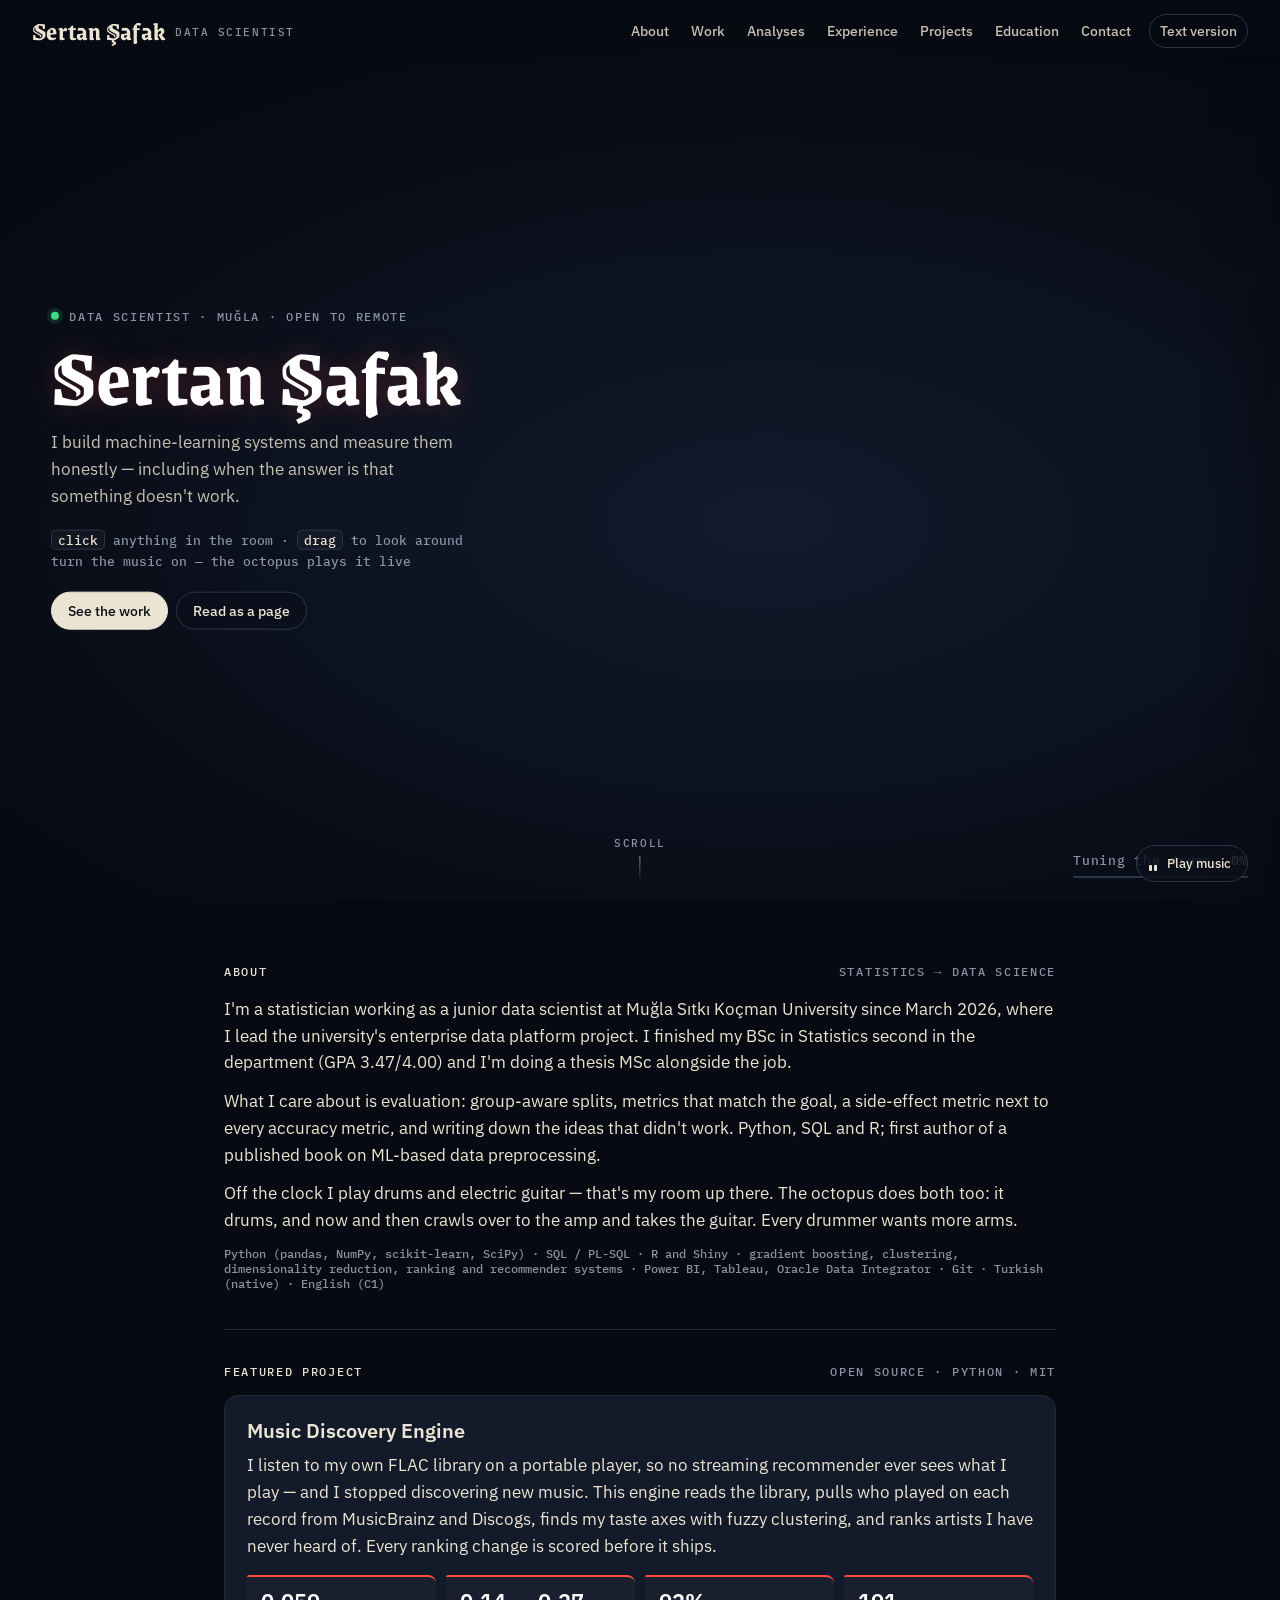
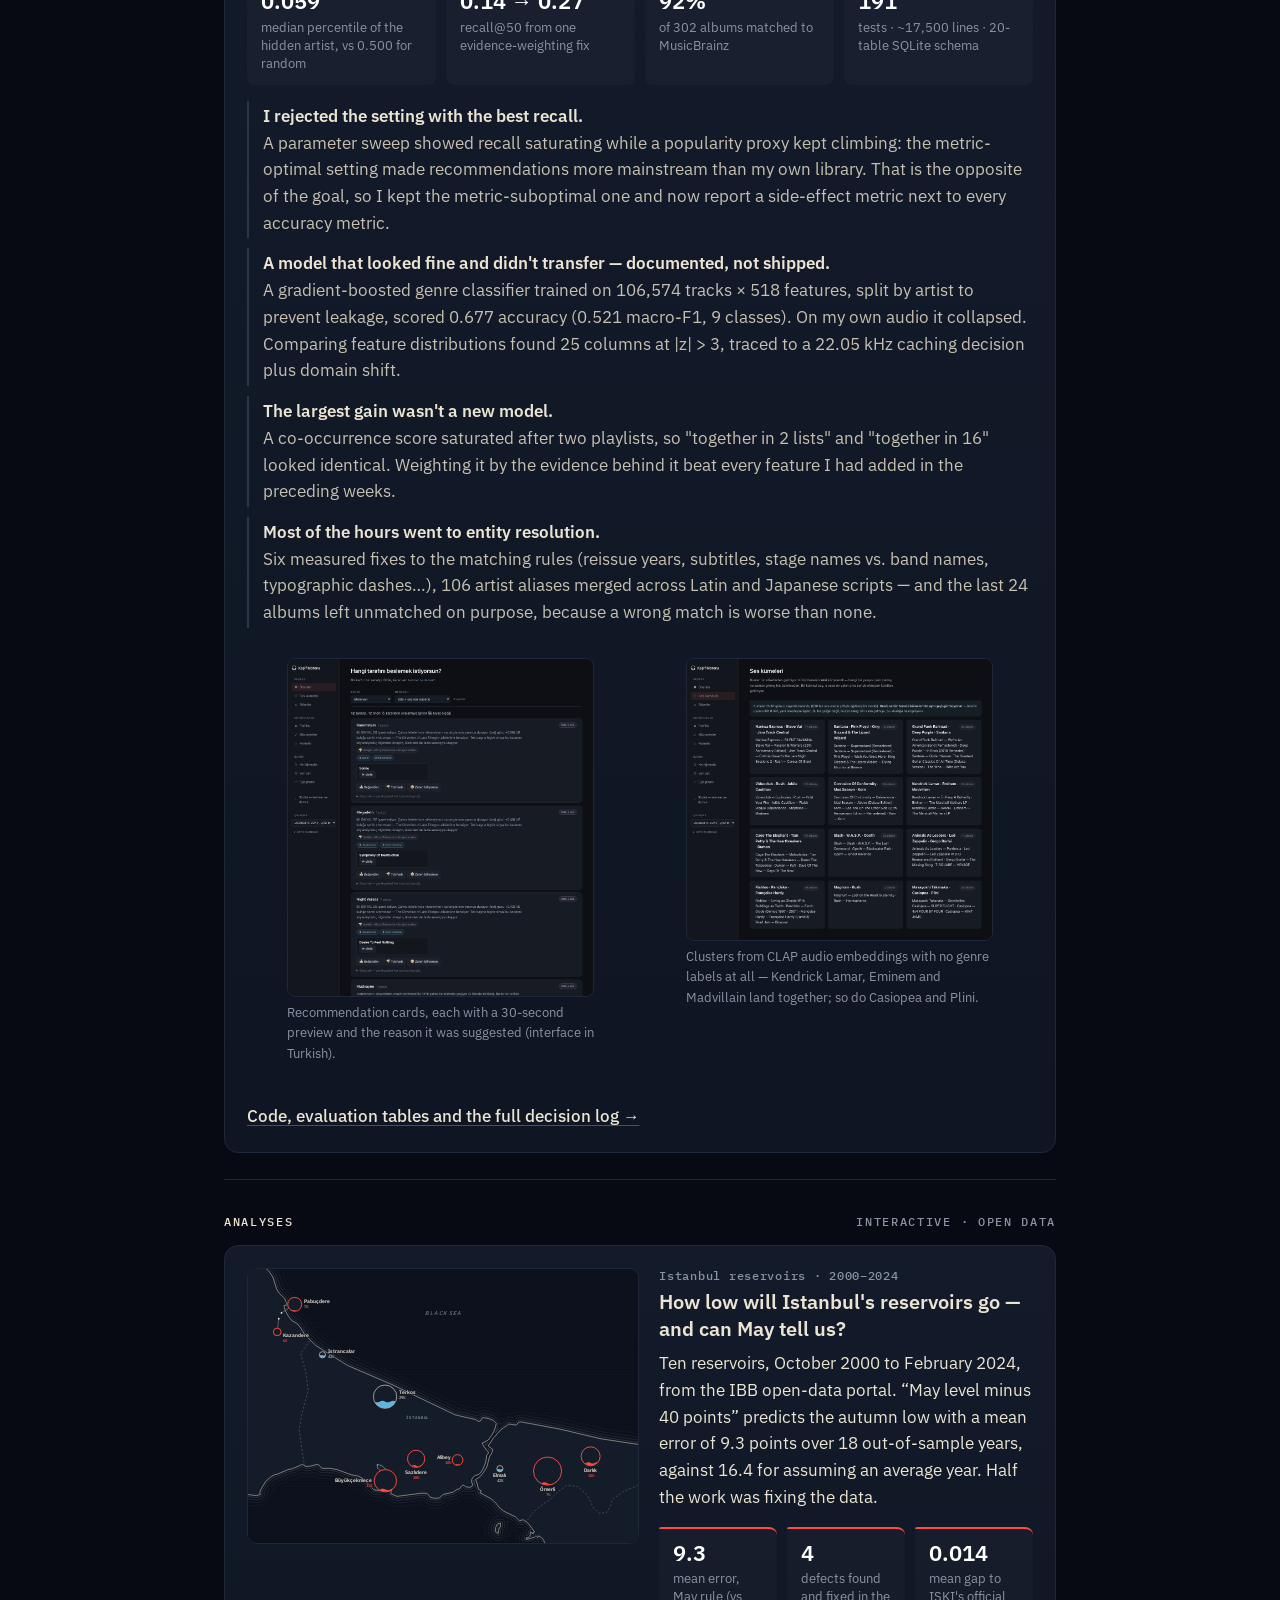
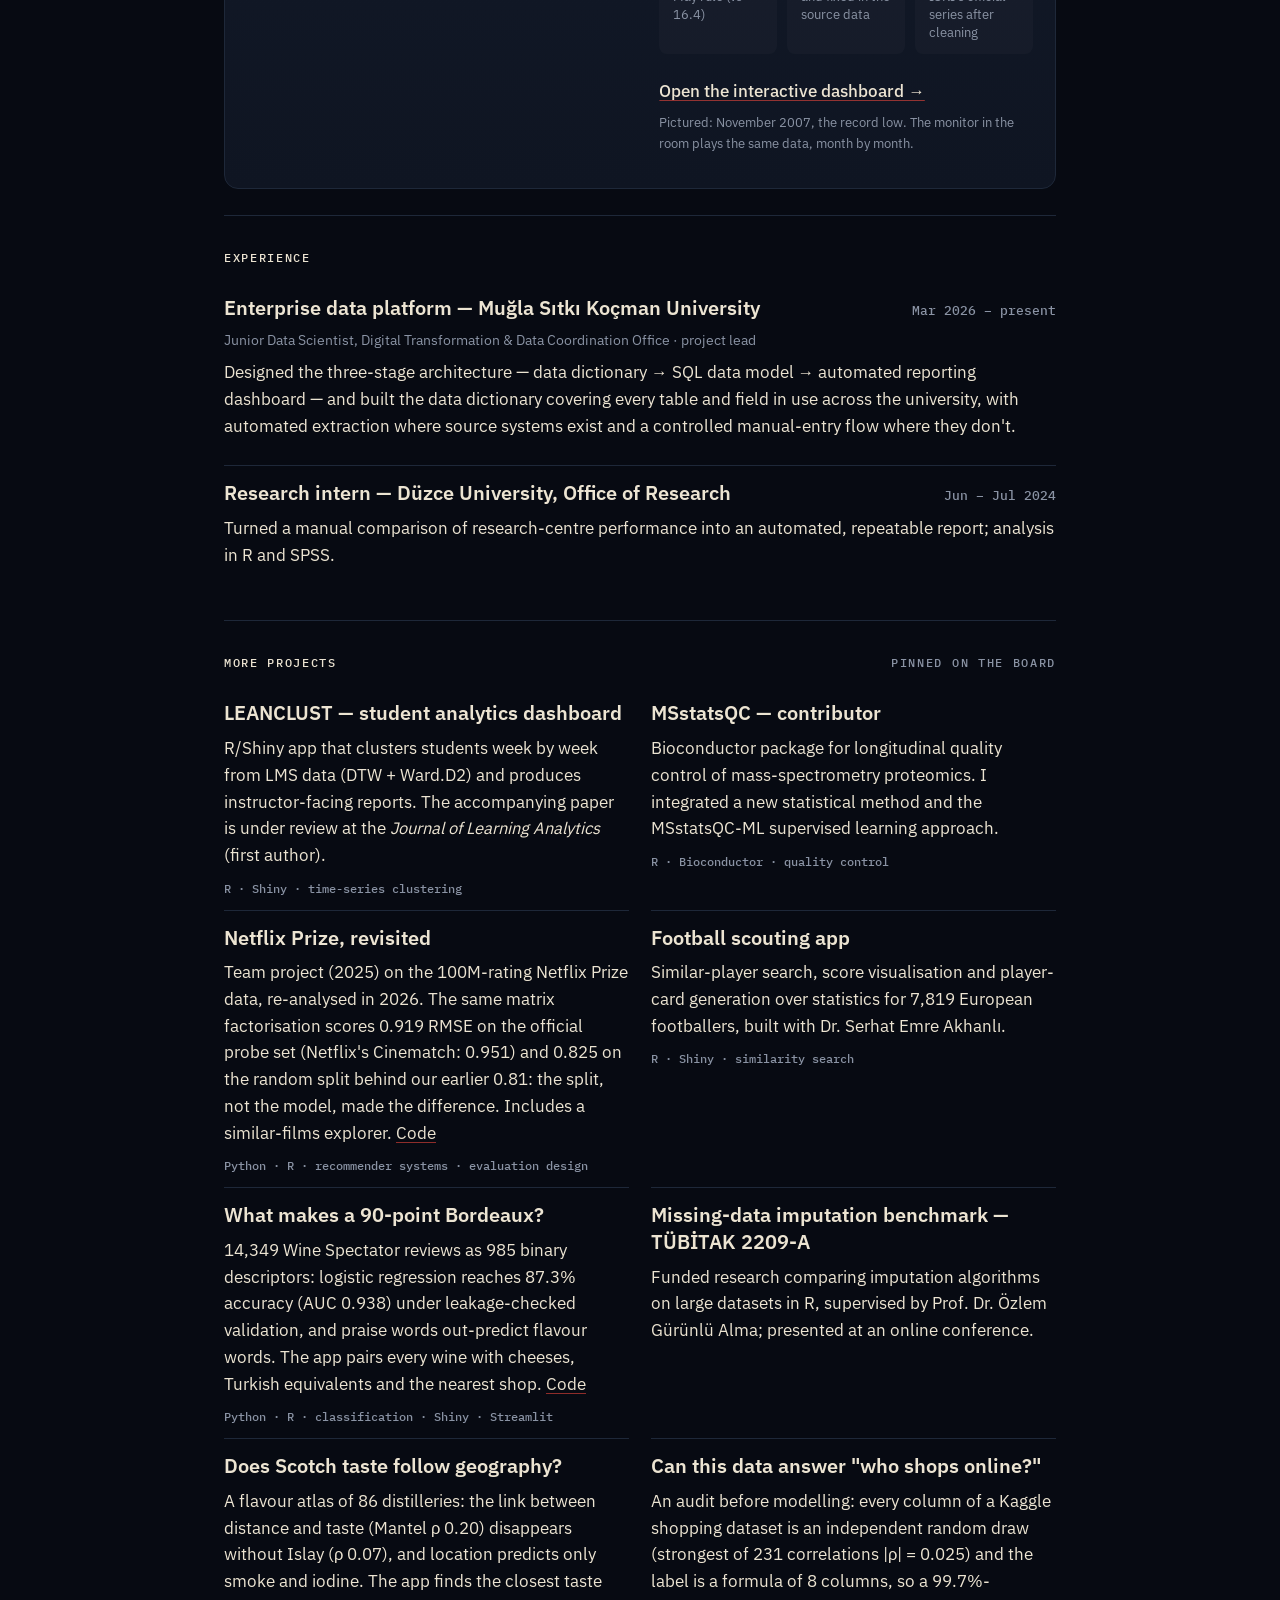
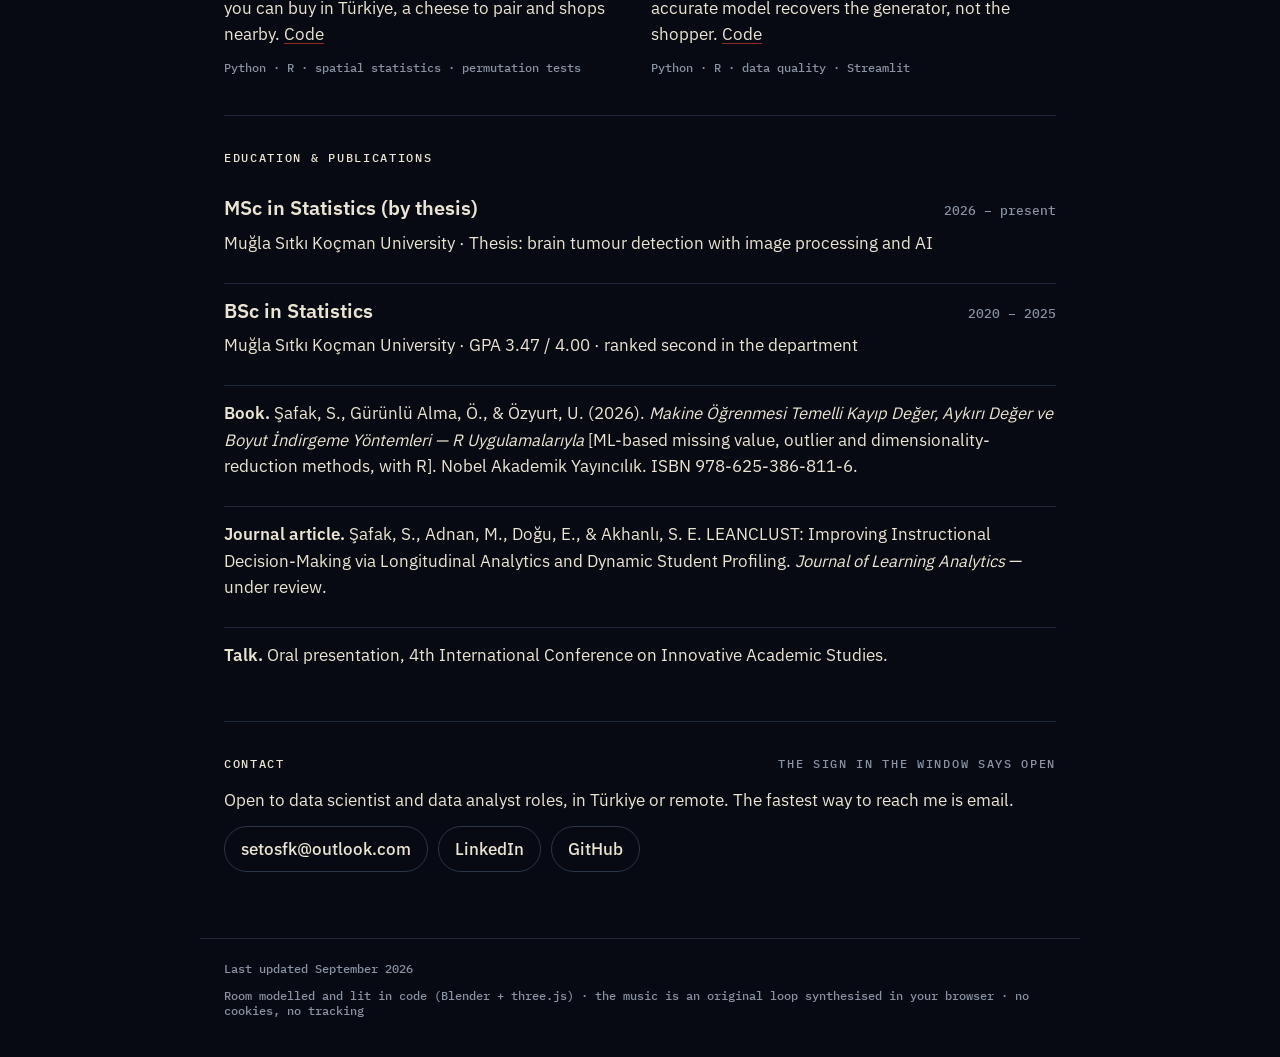
==== commit 14ed393c: "Add live pages: Bordeaux wine, Scotch whisky atlas, Netflix Prize revisited, shopping-data audit; up" ====
--- a/index.html
+++ b/index.html
@@ -300,10 +300,12 @@
   <div class="two">
     <div class="item"><h3><a href="https://github.com/SETOsfk/student-clustering-dashboard">LEANCLUST — student analytics dashboard</a></h3><p>R/Shiny app that clusters students week by week from LMS data (DTW + Ward.D2) and produces instructor-facing reports. The accompanying paper is under review at the <em>Journal of Learning Analytics</em> (first author).</p><div class="tags">R · Shiny · time-series clustering</div></div>
     <div class="item"><h3><a href="https://bioconductor.org/packages/MSstatsQC">MSstatsQC</a> — contributor</h3><p>Bioconductor package for longitudinal quality control of mass-spectrometry proteomics. I integrated a new statistical method and the MSstatsQC-ML supervised learning approach.</p><div class="tags">R · Bioconductor · quality control</div></div>
-    <div class="item"><h3><a href="https://github.com/SETOsfk/netflix-prize-data-analysis">Netflix Prize recommender</a></h3><p>Team project on the 100M+ rating Netflix Prize data: memory-optimised preprocessing and collaborative filtering, reaching 0.81 RMSE.</p><div class="tags">Python · recommender systems</div></div>
+    <div class="item"><h3><a href="projects/netflix-prize/">Netflix Prize, revisited</a></h3><p>Team project (2025) on the 100M-rating Netflix Prize data, re-analysed in 2026. The same matrix factorisation scores 0.919 RMSE on the official probe set (Netflix's Cinematch: 0.951) and 0.825 on the random split behind our earlier 0.81: the split, not the model, made the difference. Includes a similar-films explorer. <a href="https://github.com/SETOsfk/netflix-prize-data-analysis">Code</a></p><div class="tags">Python · R · recommender systems · evaluation design</div></div>
     <div class="item"><h3>Football scouting app</h3><p>Similar-player search, score visualisation and player-card generation over statistics for 7,819 European footballers, built with Dr. Serhat Emre Akhanlı.</p><div class="tags">R · Shiny · similarity search</div></div>
-    <div class="item"><h3><a href="https://github.com/SETOsfk/bordeaux_wine">Bordeaux wine analysis</a> &amp; <a href="https://github.com/SETOsfk/wineapp">Shiny app</a></h3><p>Preprocessing, exploratory analysis and classification models for wine quality, deployed as an interactive Shiny application.</p><div class="tags">R · classification · Shiny</div></div>
+    <div class="item"><h3><a href="projects/bordeaux-wine/">What makes a 90-point Bordeaux?</a></h3><p>14,349 Wine Spectator reviews as 985 binary descriptors: logistic regression reaches 87.3% accuracy (AUC 0.938) under leakage-checked validation, and praise words out-predict flavour words. The app pairs every wine with cheeses, Turkish equivalents and the nearest shop. <a href="https://github.com/SETOsfk/wineapp">Code</a></p><div class="tags">Python · R · classification · Shiny · Streamlit</div></div>
     <div class="item"><h3>Missing-data imputation benchmark — TÜBİTAK 2209-A</h3><p>Funded research comparing imputation algorithms on large datasets in R, supervised by Prof. Dr. Özlem Gürünlü Alma; presented at an online conference.</p></div>
+    <div class="item"><h3><a href="projects/scotch-whisky/">Does Scotch taste follow geography?</a></h3><p>A flavour atlas of 86 distilleries: the link between distance and taste (Mantel ρ 0.20) disappears without Islay (ρ 0.07), and location predicts only smoke and iodine. The app finds the closest taste you can buy in Türkiye, a cheese to pair and shops nearby. <a href="https://github.com/SETOsfk/scotch-whisky-atlas">Code</a></p><div class="tags">Python · R · spatial statistics · permutation tests</div></div>
+    <div class="item"><h3><a href="projects/shopping-audit/">Can this data answer "who shops online?"</a></h3><p>An audit before modelling: every column of a Kaggle shopping dataset is an independent random draw (strongest of 231 correlations |ρ| = 0.025) and the label is a formula of 8 columns, so a 99.7%-accurate model recovers the generator, not the shopper. <a href="https://github.com/SETOsfk/streamlit-app">Code</a></p><div class="tags">Python · R · data quality · Streamlit</div></div>
   </div>
 </section>
 <section class="sec" id="education" data-title="Education & publications">
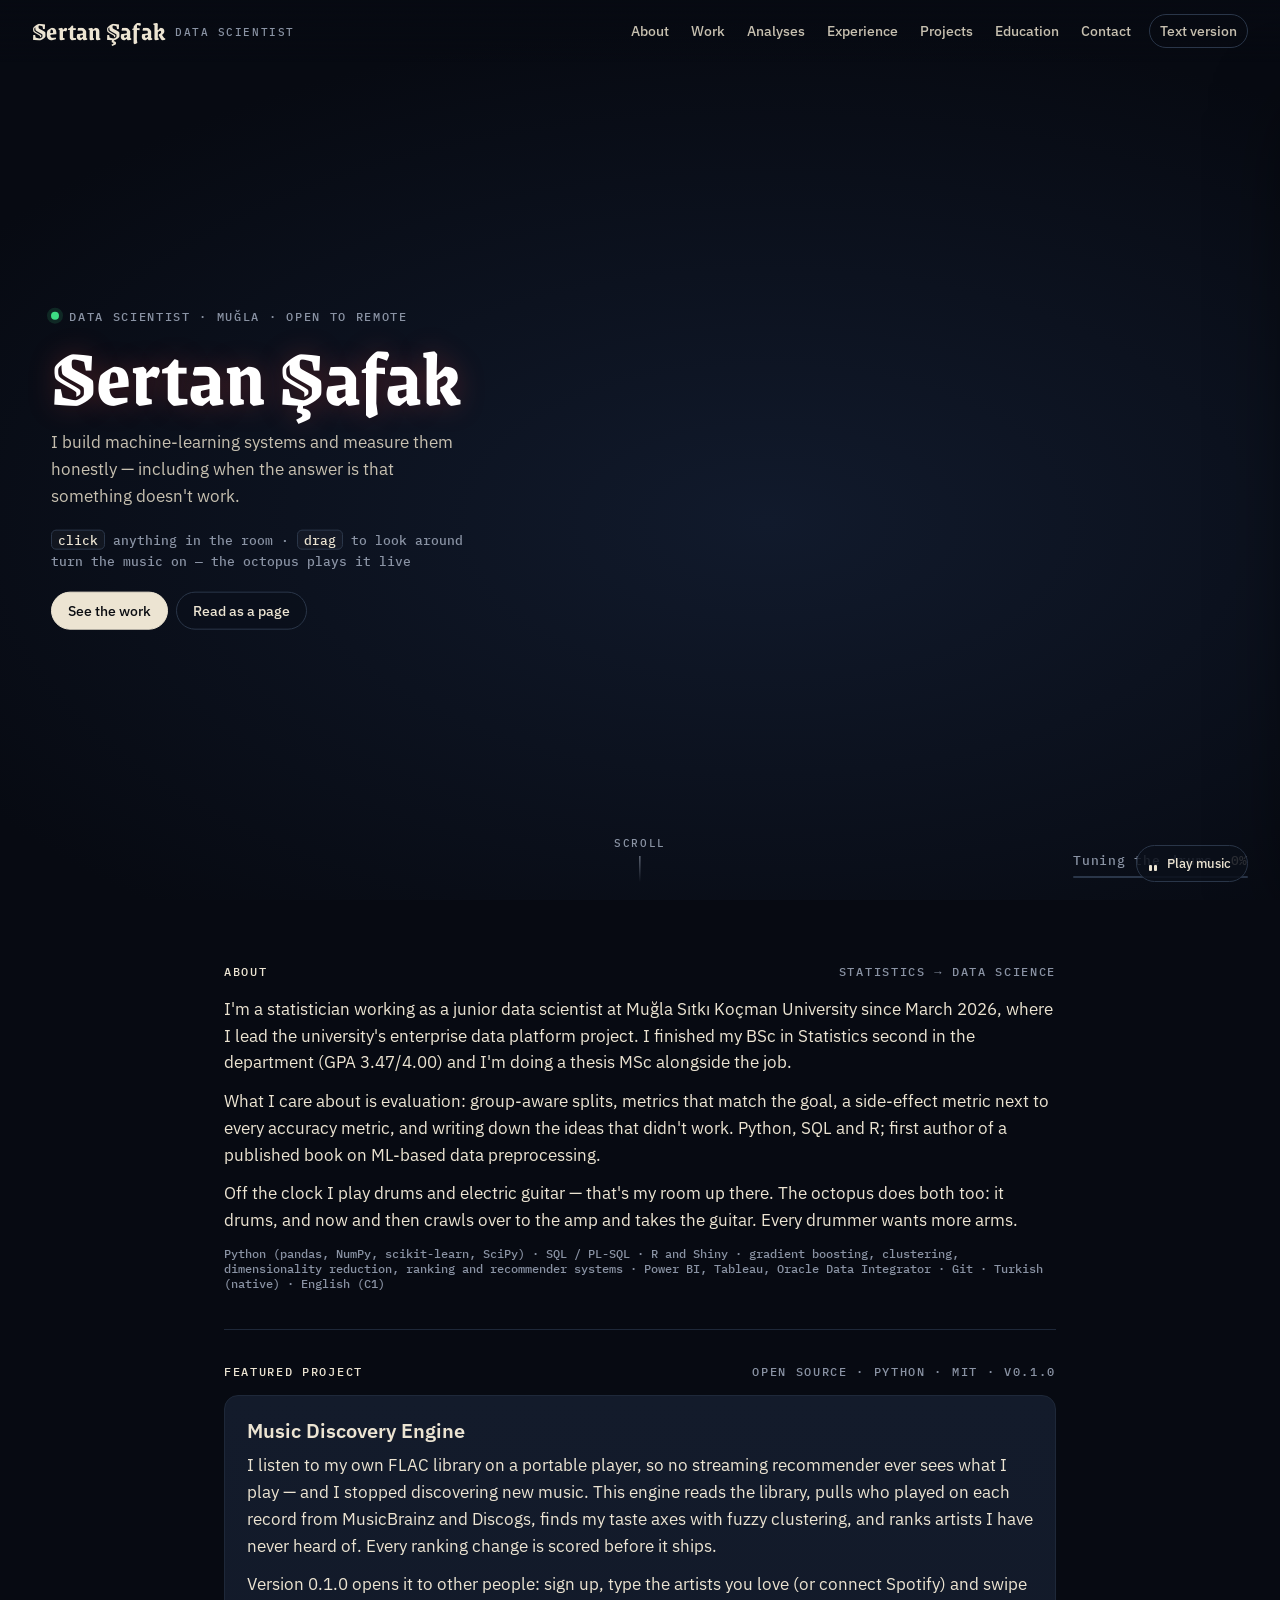
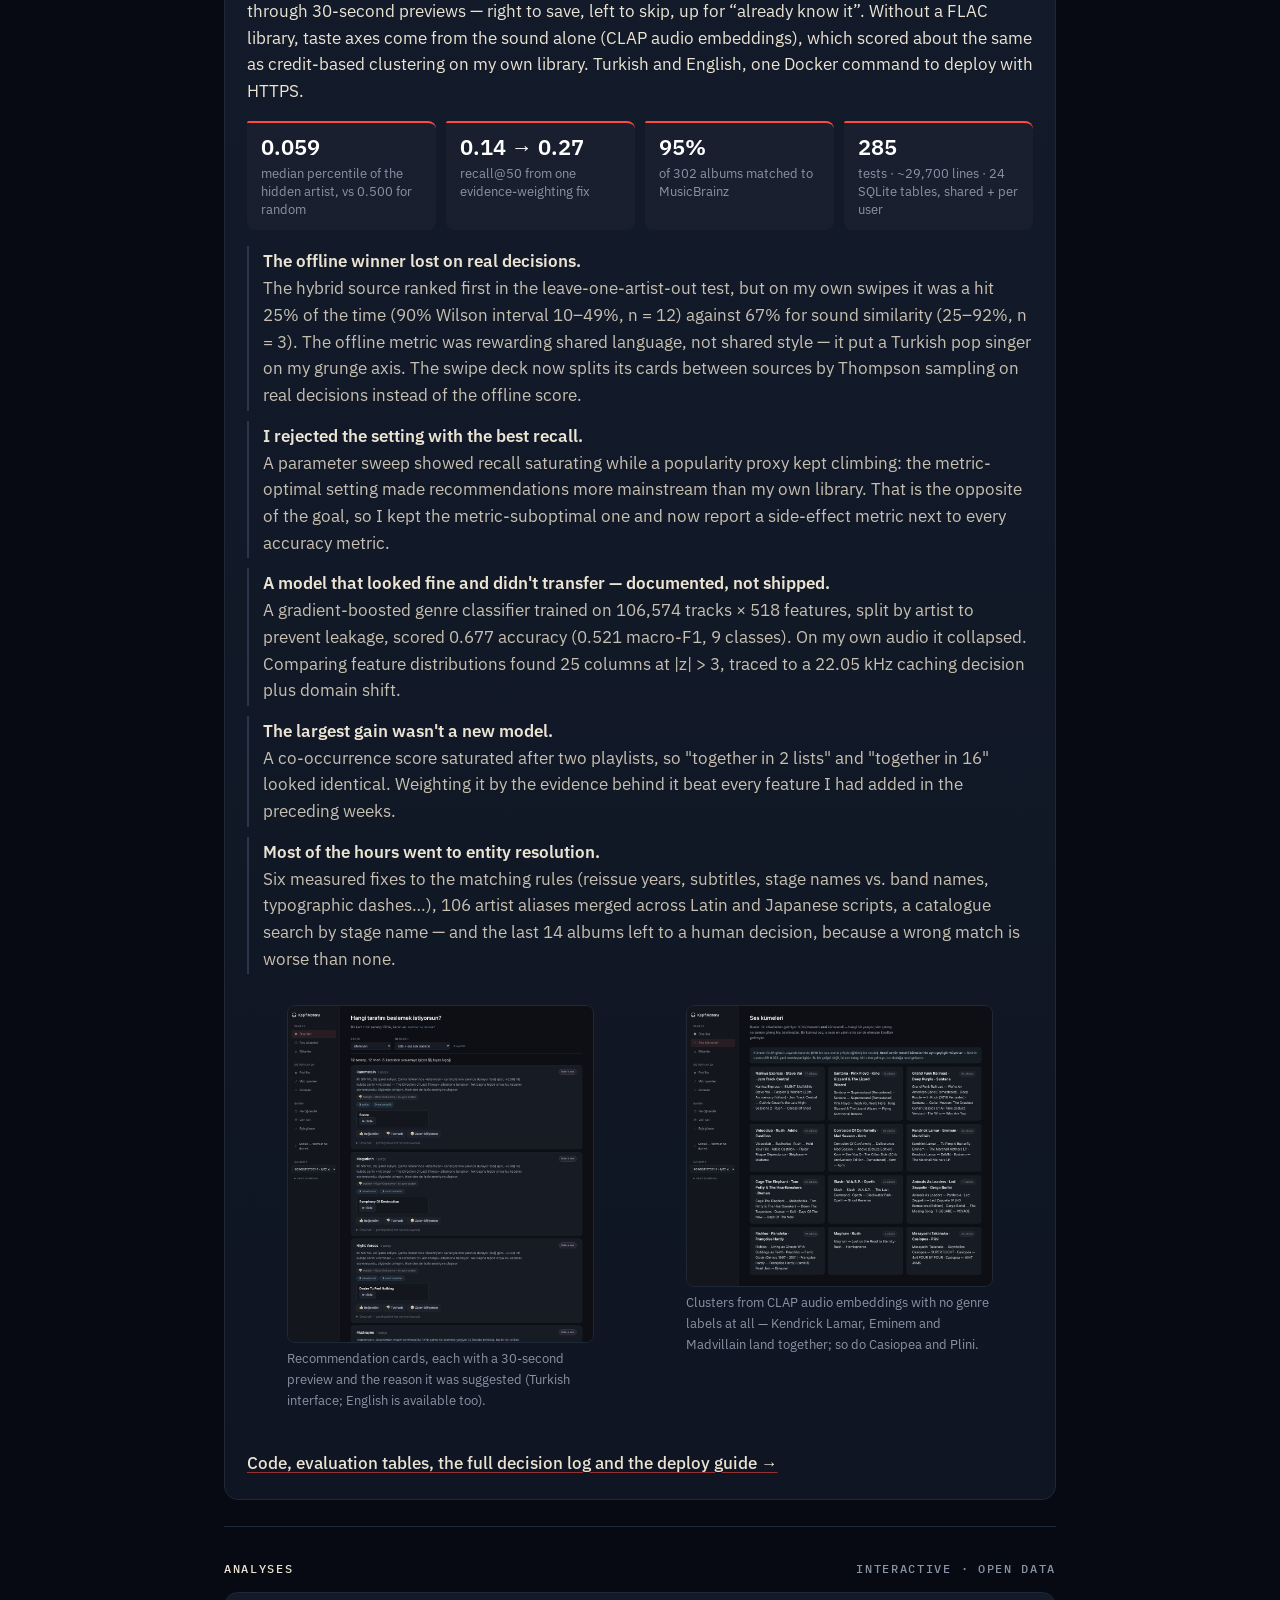
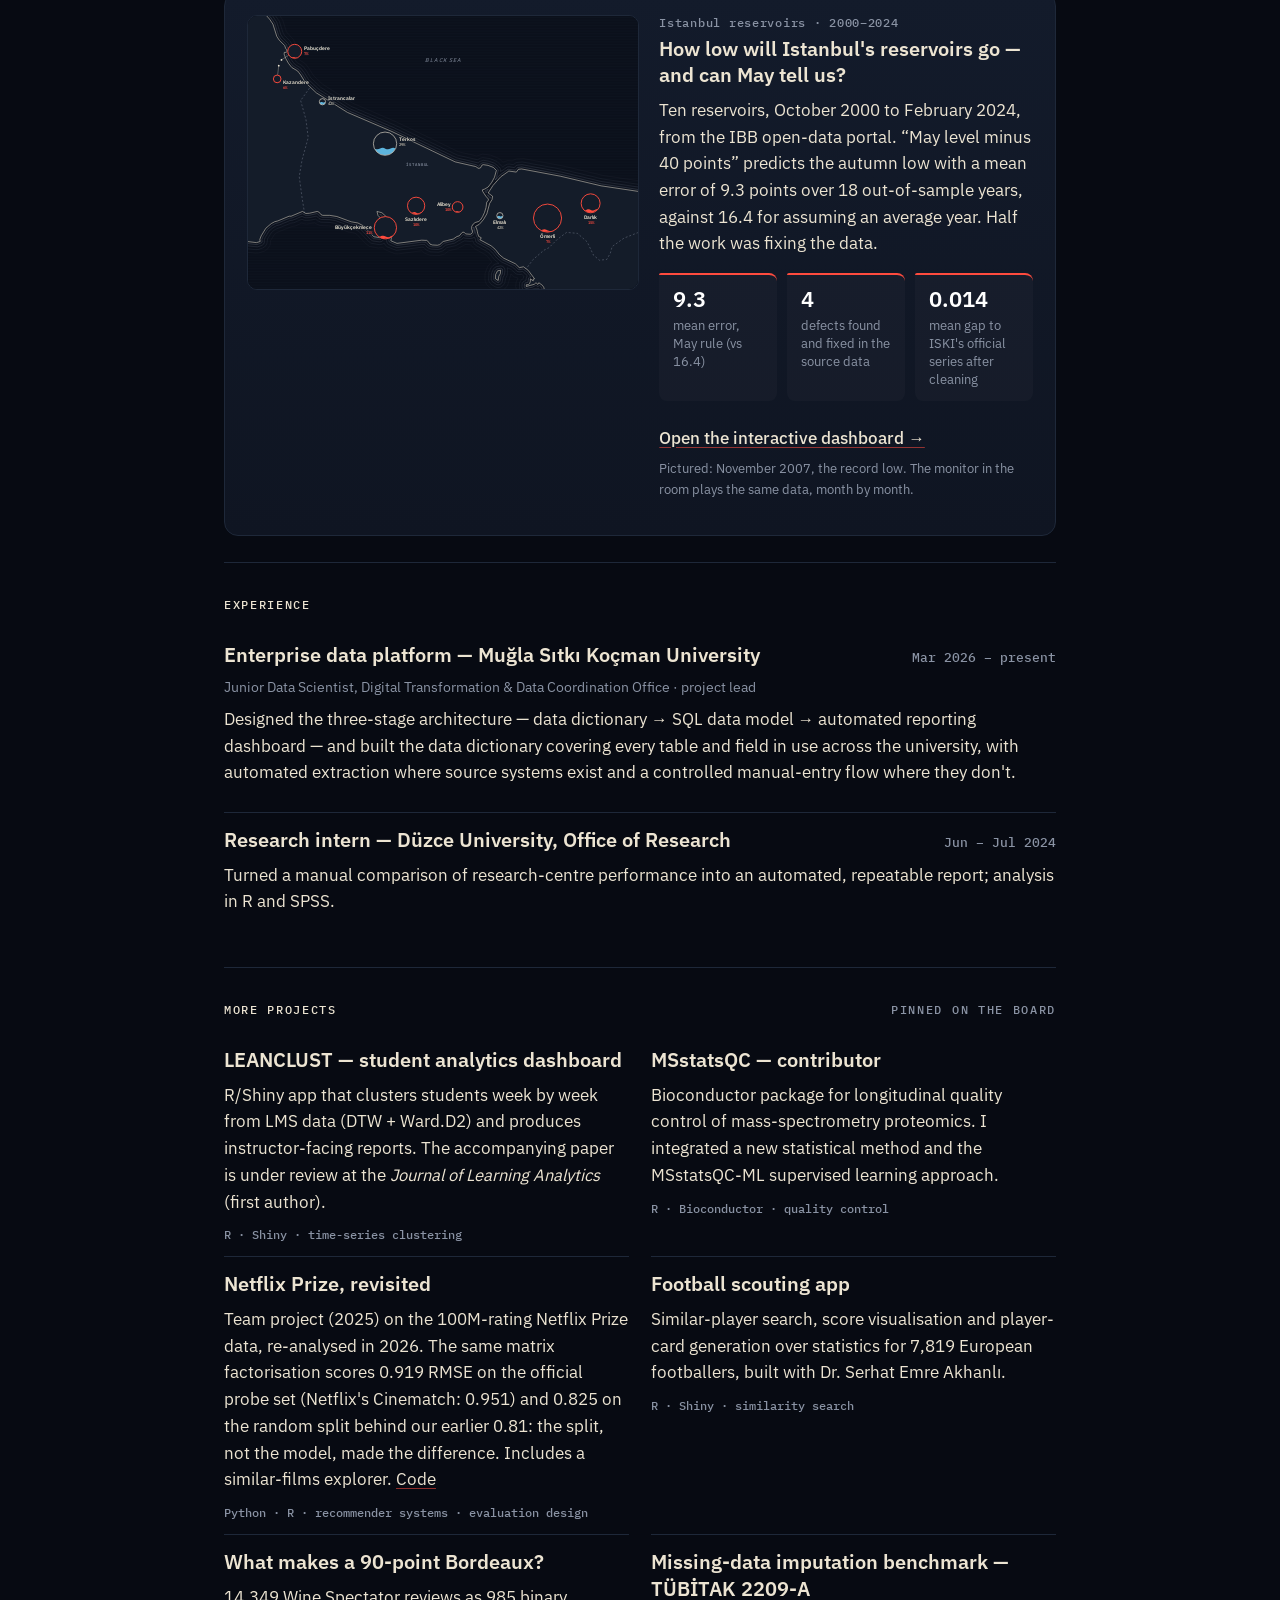
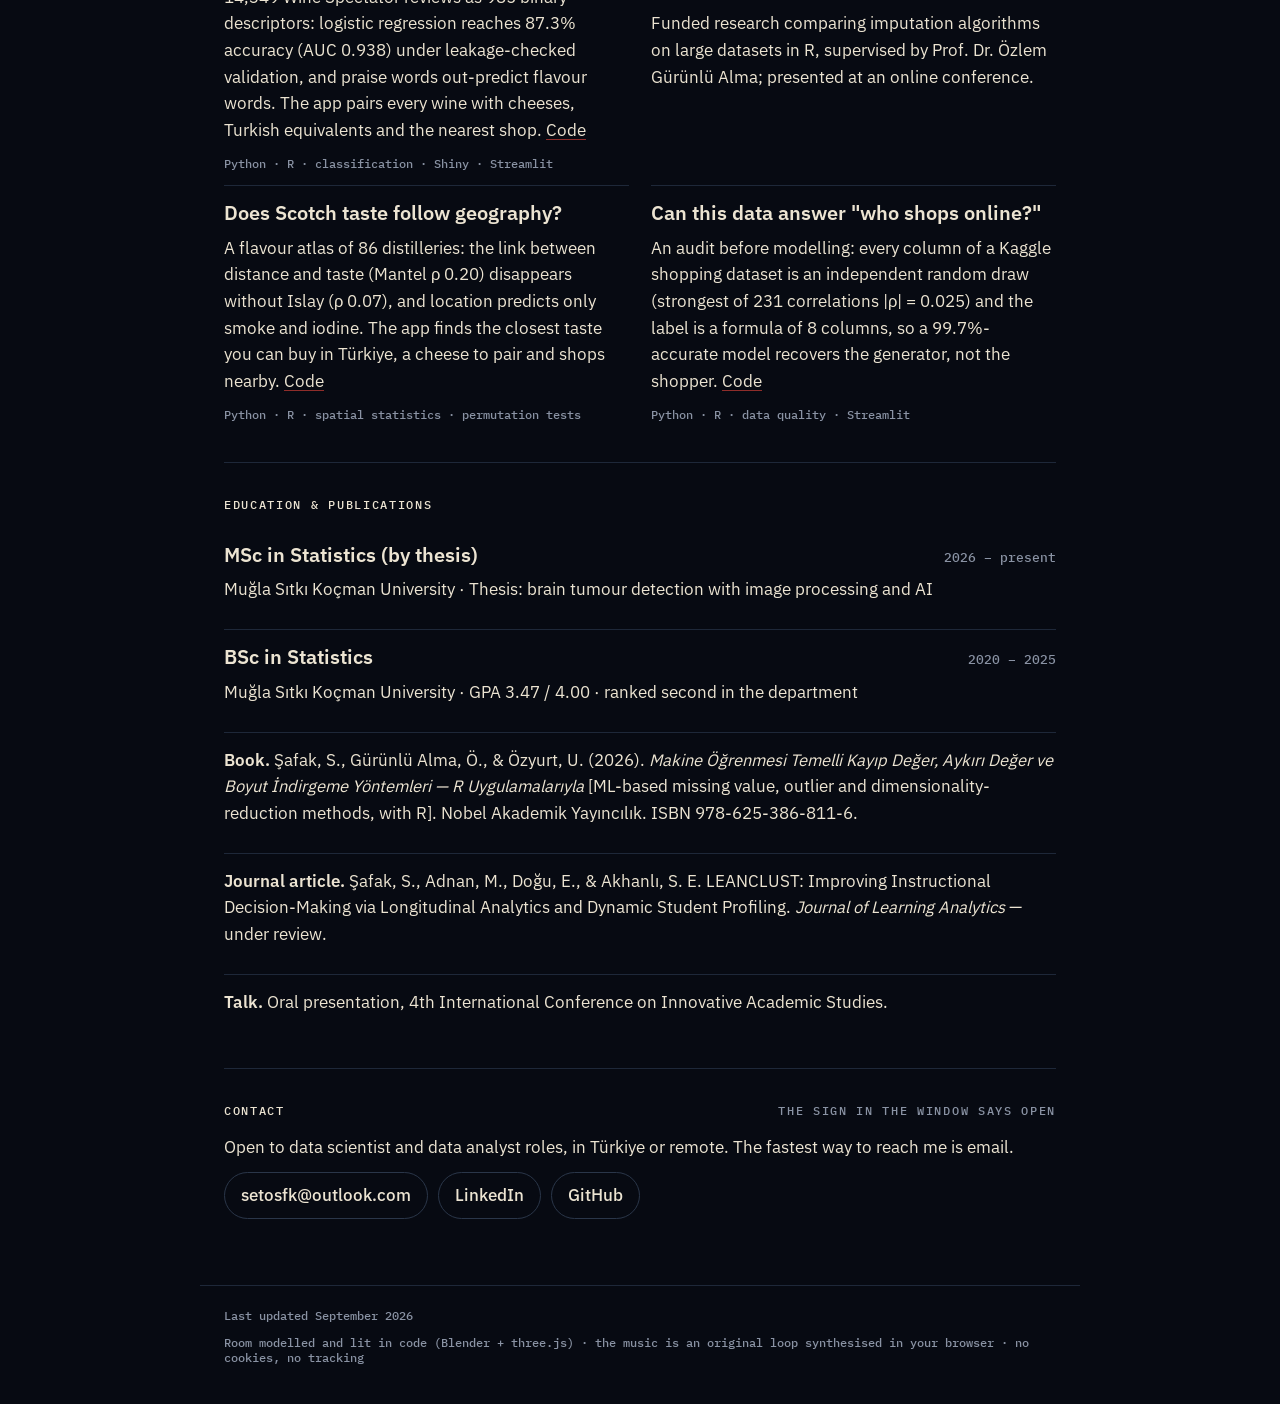
==== commit 97c96940: "Music Discovery Engine card: v0.1.0 - New paragraph on the public version: artist-list sign-up, swip" ====
--- a/index.html
+++ b/index.html
@@ -242,27 +242,29 @@
   <p class="tags">Python (pandas, NumPy, scikit-learn, SciPy) · SQL / PL-SQL · R and Shiny · gradient boosting, clustering, dimensionality reduction, ranking and recommender systems · Power BI, Tableau, Oracle Data Integrator · Git · Turkish (native) · English (C1)</p>
 </section>
 <section class="sec" id="work" data-title="Featured project">
-  <h2 class="sec-h"><b>Featured project</b><span>open source · Python · MIT</span></h2>
+  <h2 class="sec-h"><b>Featured project</b><span>open source · Python · MIT · v0.1.0</span></h2>
   <div class="card">
     <h3><a href="https://github.com/SETOsfk/muzik-kesif-motoru">Music Discovery Engine</a></h3>
     <p>I listen to my own FLAC library on a portable player, so no streaming recommender ever sees what I play — and I stopped discovering new music. This engine reads the library, pulls who played on each record from MusicBrainz and Discogs, finds my taste axes with fuzzy clustering, and ranks artists I have never heard of. Every ranking change is scored before it ships.</p>
+    <p>Version 0.1.0 opens it to other people: sign up, type the artists you love (or connect Spotify) and swipe through 30-second previews — right to save, left to skip, up for “already know it”. Without a FLAC library, taste axes come from the sound alone (CLAP audio embeddings), which scored about the same as credit-based clustering on my own library. Turkish and English, one Docker command to deploy with HTTPS.</p>
     <div class="stats">
       <div class="stat"><b>0.059</b><span>median percentile of the hidden artist, vs 0.500 for random</span></div>
       <div class="stat"><b>0.14 → 0.27</b><span>recall@50 from one evidence-weighting fix</span></div>
-      <div class="stat"><b>92%</b><span>of 302 albums matched to MusicBrainz</span></div>
-      <div class="stat"><b>191</b><span>tests · ~17,500 lines · 20-table SQLite schema</span></div>
+      <div class="stat"><b>95%</b><span>of 302 albums matched to MusicBrainz</span></div>
+      <div class="stat"><b>285</b><span>tests · ~29,700 lines · 24 SQLite tables, shared + per user</span></div>
     </div>
     <ul class="lessons">
+      <li><strong>The offline winner lost on real decisions.</strong>The hybrid source ranked first in the leave-one-artist-out test, but on my own swipes it was a hit 25% of the time (90% Wilson interval 10–49%, n = 12) against 67% for sound similarity (25–92%, n = 3). The offline metric was rewarding shared language, not shared style — it put a Turkish pop singer on my grunge axis. The swipe deck now splits its cards between sources by Thompson sampling on real decisions instead of the offline score.</li>
       <li><strong>I rejected the setting with the best recall.</strong>A parameter sweep showed recall saturating while a popularity proxy kept climbing: the metric-optimal setting made recommendations more mainstream than my own library. That is the opposite of the goal, so I kept the metric-suboptimal one and now report a side-effect metric next to every accuracy metric.</li>
       <li><strong>A model that looked fine and didn't transfer — documented, not shipped.</strong>A gradient-boosted genre classifier trained on 106,574 tracks × 518 features, split by artist to prevent leakage, scored 0.677 accuracy (0.521 macro-F1, 9 classes). On my own audio it collapsed. Comparing feature distributions found 25 columns at |z| &gt; 3, traced to a 22.05 kHz caching decision plus domain shift.</li>
       <li><strong>The largest gain wasn't a new model.</strong>A co-occurrence score saturated after two playlists, so "together in 2 lists" and "together in 16" looked identical. Weighting it by the evidence behind it beat every feature I had added in the preceding weeks.</li>
-      <li><strong>Most of the hours went to entity resolution.</strong>Six measured fixes to the matching rules (reissue years, subtitles, stage names vs. band names, typographic dashes…), 106 artist aliases merged across Latin and Japanese scripts — and the last 24 albums left unmatched on purpose, because a wrong match is worse than none.</li>
+      <li><strong>Most of the hours went to entity resolution.</strong>Six measured fixes to the matching rules (reissue years, subtitles, stage names vs. band names, typographic dashes…), 106 artist aliases merged across Latin and Japanese scripts, a catalogue search by stage name — and the last 14 albums left to a human decision, because a wrong match is worse than none.</li>
     </ul>
     <div class="figs">
-      <figure><a href="assets/oneriler.png"><img src="assets/oneriler.png" alt="Recommendation screen of the Music Discovery Engine" loading="lazy" width="1100" height="1213"></a><figcaption>Recommendation cards, each with a 30-second preview and the reason it was suggested (interface in Turkish).</figcaption></figure>
+      <figure><a href="assets/oneriler.png"><img src="assets/oneriler.png" alt="Recommendation screen of the Music Discovery Engine" loading="lazy" width="1100" height="1213"></a><figcaption>Recommendation cards, each with a 30-second preview and the reason it was suggested (Turkish interface; English is available too).</figcaption></figure>
       <figure><a href="assets/ses-kumeleri.png"><img src="assets/ses-kumeleri.png" alt="Sound clusters found from audio embeddings without any genre labels" loading="lazy" width="1100" height="1011"></a><figcaption>Clusters from CLAP audio embeddings with no genre labels at all — Kendrick Lamar, Eminem and Madvillain land together; so do Casiopea and Plini.</figcaption></figure>
     </div>
-    <a class="more" href="https://github.com/SETOsfk/muzik-kesif-motoru">Code, evaluation tables and the full decision log →</a>
+    <a class="more" href="https://github.com/SETOsfk/muzik-kesif-motoru">Code, evaluation tables, the full decision log and the deploy guide →</a>
   </div>
 </section>
 <section class="sec" id="analyses" data-title="Analyses">
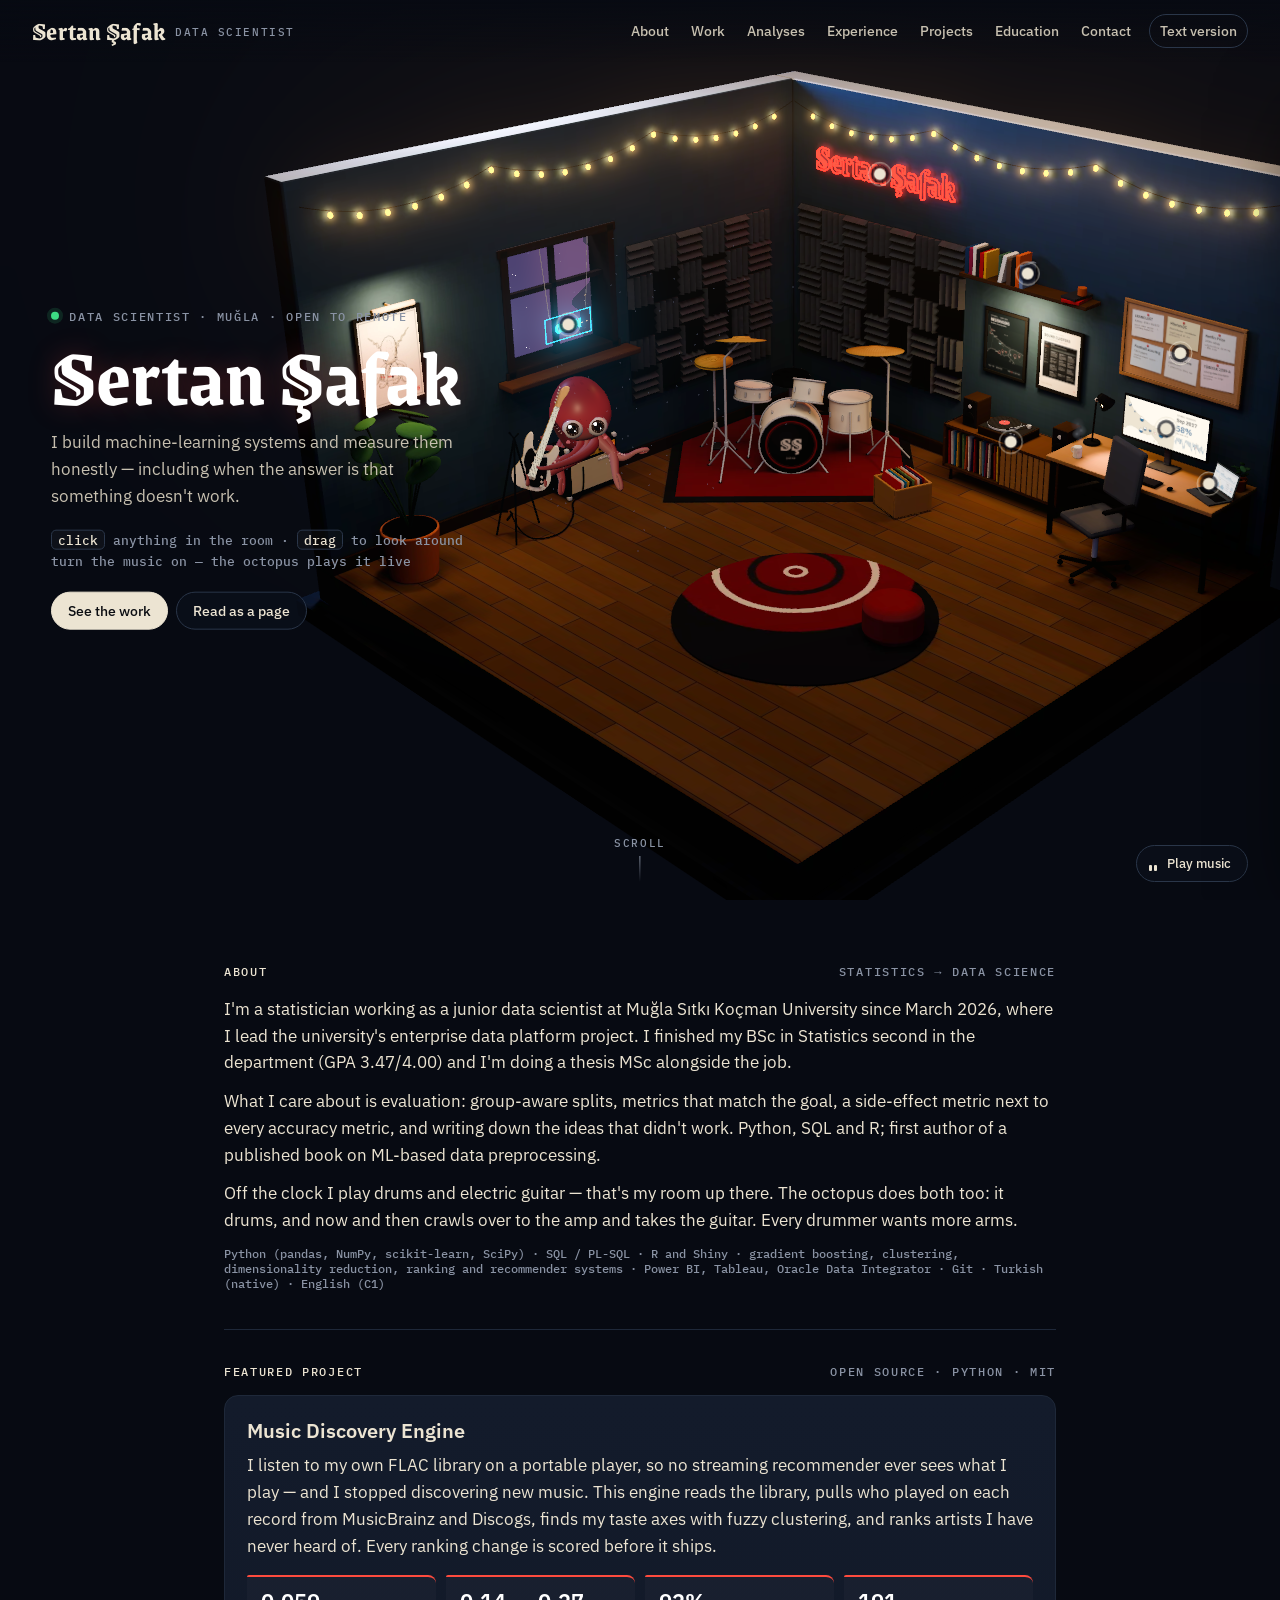
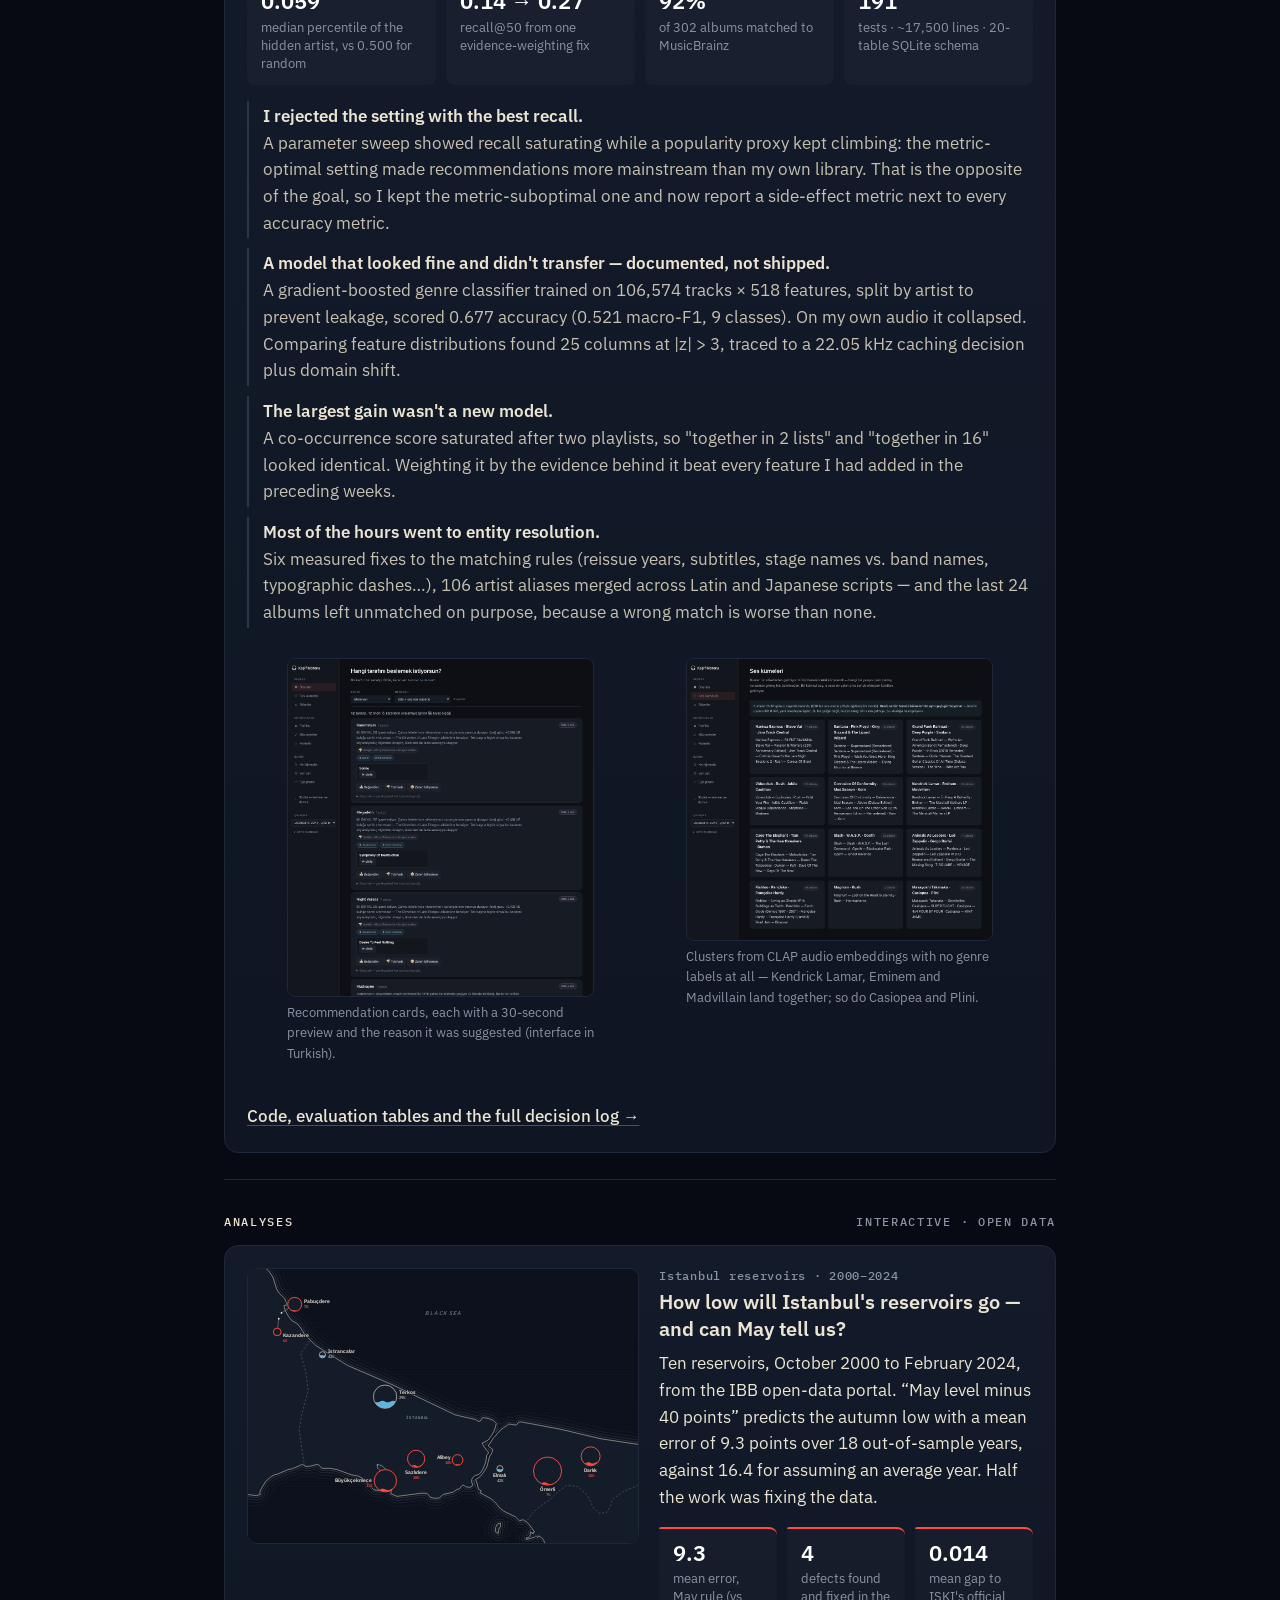
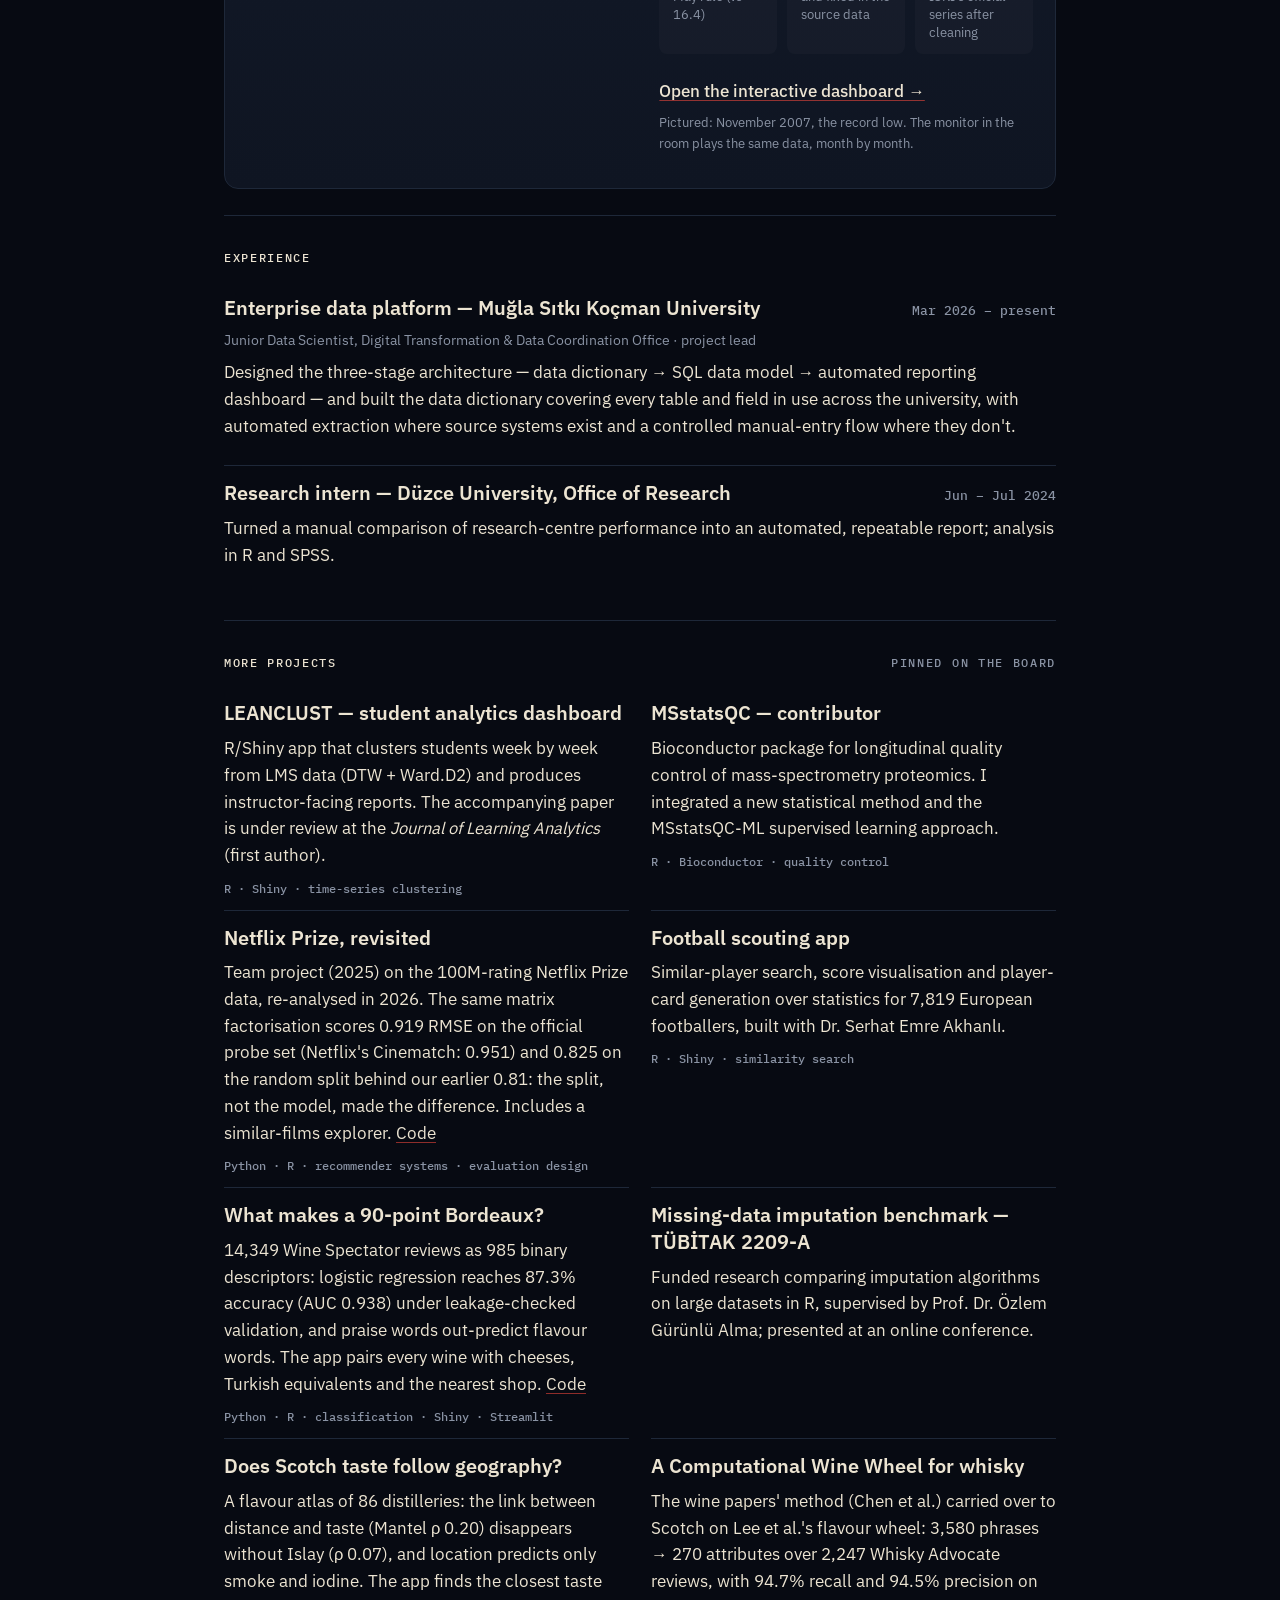
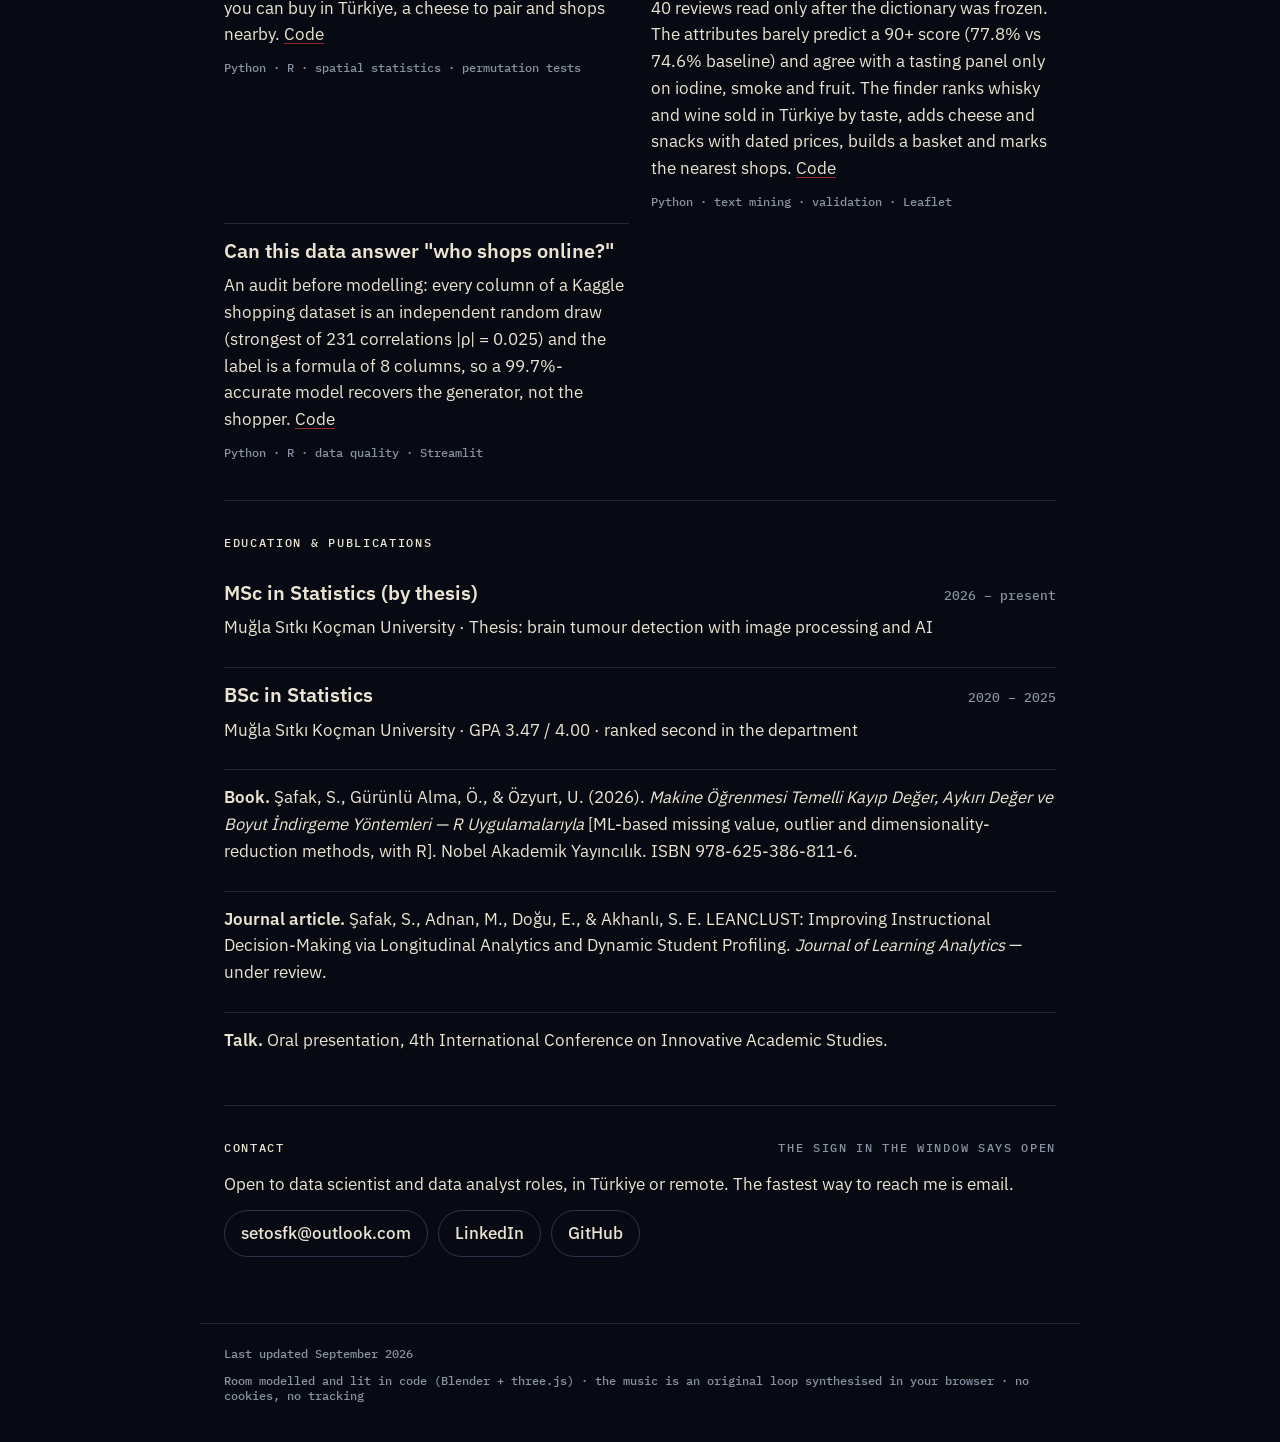
==== commit 587c12b7: "Add the whisky & wine finder; link it from the atlas, the wine page and the project list Co-Authored" ====
--- a/index.html
+++ b/index.html
@@ -242,29 +242,27 @@
   <p class="tags">Python (pandas, NumPy, scikit-learn, SciPy) · SQL / PL-SQL · R and Shiny · gradient boosting, clustering, dimensionality reduction, ranking and recommender systems · Power BI, Tableau, Oracle Data Integrator · Git · Turkish (native) · English (C1)</p>
 </section>
 <section class="sec" id="work" data-title="Featured project">
-  <h2 class="sec-h"><b>Featured project</b><span>open source · Python · MIT · v0.1.0</span></h2>
+  <h2 class="sec-h"><b>Featured project</b><span>open source · Python · MIT</span></h2>
   <div class="card">
     <h3><a href="https://github.com/SETOsfk/muzik-kesif-motoru">Music Discovery Engine</a></h3>
     <p>I listen to my own FLAC library on a portable player, so no streaming recommender ever sees what I play — and I stopped discovering new music. This engine reads the library, pulls who played on each record from MusicBrainz and Discogs, finds my taste axes with fuzzy clustering, and ranks artists I have never heard of. Every ranking change is scored before it ships.</p>
-    <p>Version 0.1.0 opens it to other people: sign up, type the artists you love (or connect Spotify) and swipe through 30-second previews — right to save, left to skip, up for “already know it”. Without a FLAC library, taste axes come from the sound alone (CLAP audio embeddings), which scored about the same as credit-based clustering on my own library. Turkish and English, one Docker command to deploy with HTTPS.</p>
     <div class="stats">
       <div class="stat"><b>0.059</b><span>median percentile of the hidden artist, vs 0.500 for random</span></div>
       <div class="stat"><b>0.14 → 0.27</b><span>recall@50 from one evidence-weighting fix</span></div>
-      <div class="stat"><b>95%</b><span>of 302 albums matched to MusicBrainz</span></div>
-      <div class="stat"><b>285</b><span>tests · ~29,700 lines · 24 SQLite tables, shared + per user</span></div>
+      <div class="stat"><b>92%</b><span>of 302 albums matched to MusicBrainz</span></div>
+      <div class="stat"><b>191</b><span>tests · ~17,500 lines · 20-table SQLite schema</span></div>
     </div>
     <ul class="lessons">
-      <li><strong>The offline winner lost on real decisions.</strong>The hybrid source ranked first in the leave-one-artist-out test, but on my own swipes it was a hit 25% of the time (90% Wilson interval 10–49%, n = 12) against 67% for sound similarity (25–92%, n = 3). The offline metric was rewarding shared language, not shared style — it put a Turkish pop singer on my grunge axis. The swipe deck now splits its cards between sources by Thompson sampling on real decisions instead of the offline score.</li>
       <li><strong>I rejected the setting with the best recall.</strong>A parameter sweep showed recall saturating while a popularity proxy kept climbing: the metric-optimal setting made recommendations more mainstream than my own library. That is the opposite of the goal, so I kept the metric-suboptimal one and now report a side-effect metric next to every accuracy metric.</li>
       <li><strong>A model that looked fine and didn't transfer — documented, not shipped.</strong>A gradient-boosted genre classifier trained on 106,574 tracks × 518 features, split by artist to prevent leakage, scored 0.677 accuracy (0.521 macro-F1, 9 classes). On my own audio it collapsed. Comparing feature distributions found 25 columns at |z| &gt; 3, traced to a 22.05 kHz caching decision plus domain shift.</li>
       <li><strong>The largest gain wasn't a new model.</strong>A co-occurrence score saturated after two playlists, so "together in 2 lists" and "together in 16" looked identical. Weighting it by the evidence behind it beat every feature I had added in the preceding weeks.</li>
-      <li><strong>Most of the hours went to entity resolution.</strong>Six measured fixes to the matching rules (reissue years, subtitles, stage names vs. band names, typographic dashes…), 106 artist aliases merged across Latin and Japanese scripts, a catalogue search by stage name — and the last 14 albums left to a human decision, because a wrong match is worse than none.</li>
+      <li><strong>Most of the hours went to entity resolution.</strong>Six measured fixes to the matching rules (reissue years, subtitles, stage names vs. band names, typographic dashes…), 106 artist aliases merged across Latin and Japanese scripts — and the last 24 albums left unmatched on purpose, because a wrong match is worse than none.</li>
     </ul>
     <div class="figs">
-      <figure><a href="assets/oneriler.png"><img src="assets/oneriler.png" alt="Recommendation screen of the Music Discovery Engine" loading="lazy" width="1100" height="1213"></a><figcaption>Recommendation cards, each with a 30-second preview and the reason it was suggested (Turkish interface; English is available too).</figcaption></figure>
+      <figure><a href="assets/oneriler.png"><img src="assets/oneriler.png" alt="Recommendation screen of the Music Discovery Engine" loading="lazy" width="1100" height="1213"></a><figcaption>Recommendation cards, each with a 30-second preview and the reason it was suggested (interface in Turkish).</figcaption></figure>
       <figure><a href="assets/ses-kumeleri.png"><img src="assets/ses-kumeleri.png" alt="Sound clusters found from audio embeddings without any genre labels" loading="lazy" width="1100" height="1011"></a><figcaption>Clusters from CLAP audio embeddings with no genre labels at all — Kendrick Lamar, Eminem and Madvillain land together; so do Casiopea and Plini.</figcaption></figure>
     </div>
-    <a class="more" href="https://github.com/SETOsfk/muzik-kesif-motoru">Code, evaluation tables, the full decision log and the deploy guide →</a>
+    <a class="more" href="https://github.com/SETOsfk/muzik-kesif-motoru">Code, evaluation tables and the full decision log →</a>
   </div>
 </section>
 <section class="sec" id="analyses" data-title="Analyses">
@@ -307,6 +305,7 @@
     <div class="item"><h3><a href="projects/bordeaux-wine/">What makes a 90-point Bordeaux?</a></h3><p>14,349 Wine Spectator reviews as 985 binary descriptors: logistic regression reaches 87.3% accuracy (AUC 0.938) under leakage-checked validation, and praise words out-predict flavour words. The app pairs every wine with cheeses, Turkish equivalents and the nearest shop. <a href="https://github.com/SETOsfk/wineapp">Code</a></p><div class="tags">Python · R · classification · Shiny · Streamlit</div></div>
     <div class="item"><h3>Missing-data imputation benchmark — TÜBİTAK 2209-A</h3><p>Funded research comparing imputation algorithms on large datasets in R, supervised by Prof. Dr. Özlem Gürünlü Alma; presented at an online conference.</p></div>
     <div class="item"><h3><a href="projects/scotch-whisky/">Does Scotch taste follow geography?</a></h3><p>A flavour atlas of 86 distilleries: the link between distance and taste (Mantel ρ 0.20) disappears without Islay (ρ 0.07), and location predicts only smoke and iodine. The app finds the closest taste you can buy in Türkiye, a cheese to pair and shops nearby. <a href="https://github.com/SETOsfk/scotch-whisky-atlas">Code</a></p><div class="tags">Python · R · spatial statistics · permutation tests</div></div>
+    <div class="item"><h3><a href="projects/scotch-whisky/finder/">A Computational Wine Wheel for whisky</a></h3><p>The wine papers' method (Chen et al.) carried over to Scotch on Lee et al.'s flavour wheel: 3,580 phrases → 270 attributes over 2,247 Whisky Advocate reviews, with 94.7% recall and 94.5% precision on 40 reviews read only after the dictionary was frozen. The attributes barely predict a 90+ score (77.8% vs 74.6% baseline) and agree with a tasting panel only on iodine, smoke and fruit. The finder ranks whisky and wine sold in Türkiye by taste, adds cheese and snacks with dated prices, builds a basket and marks the nearest shops. <a href="https://github.com/SETOsfk/scotch-whisky-atlas">Code</a></p><div class="tags">Python · text mining · validation · Leaflet</div></div>
     <div class="item"><h3><a href="projects/shopping-audit/">Can this data answer "who shops online?"</a></h3><p>An audit before modelling: every column of a Kaggle shopping dataset is an independent random draw (strongest of 231 correlations |ρ| = 0.025) and the label is a formula of 8 columns, so a 99.7%-accurate model recovers the generator, not the shopper. <a href="https://github.com/SETOsfk/streamlit-app">Code</a></p><div class="tags">Python · R · data quality · Streamlit</div></div>
   </div>
 </section>
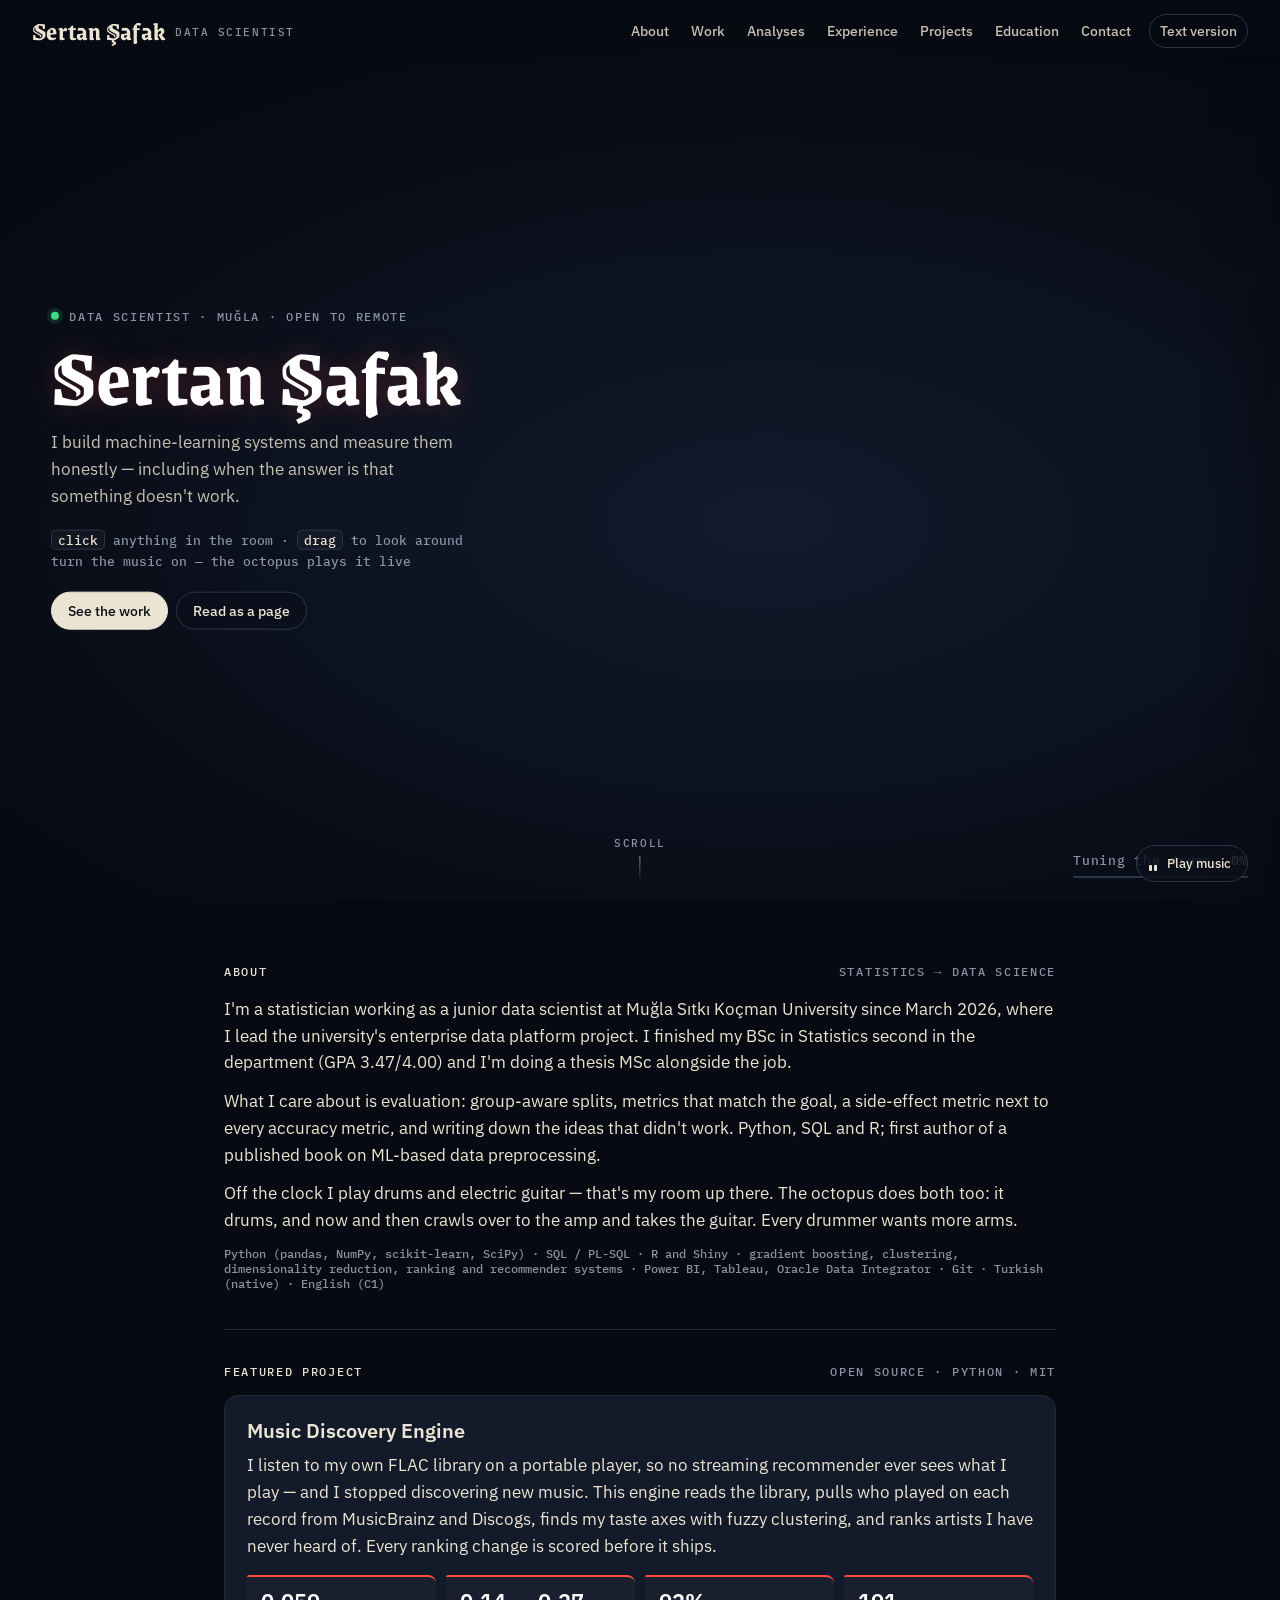
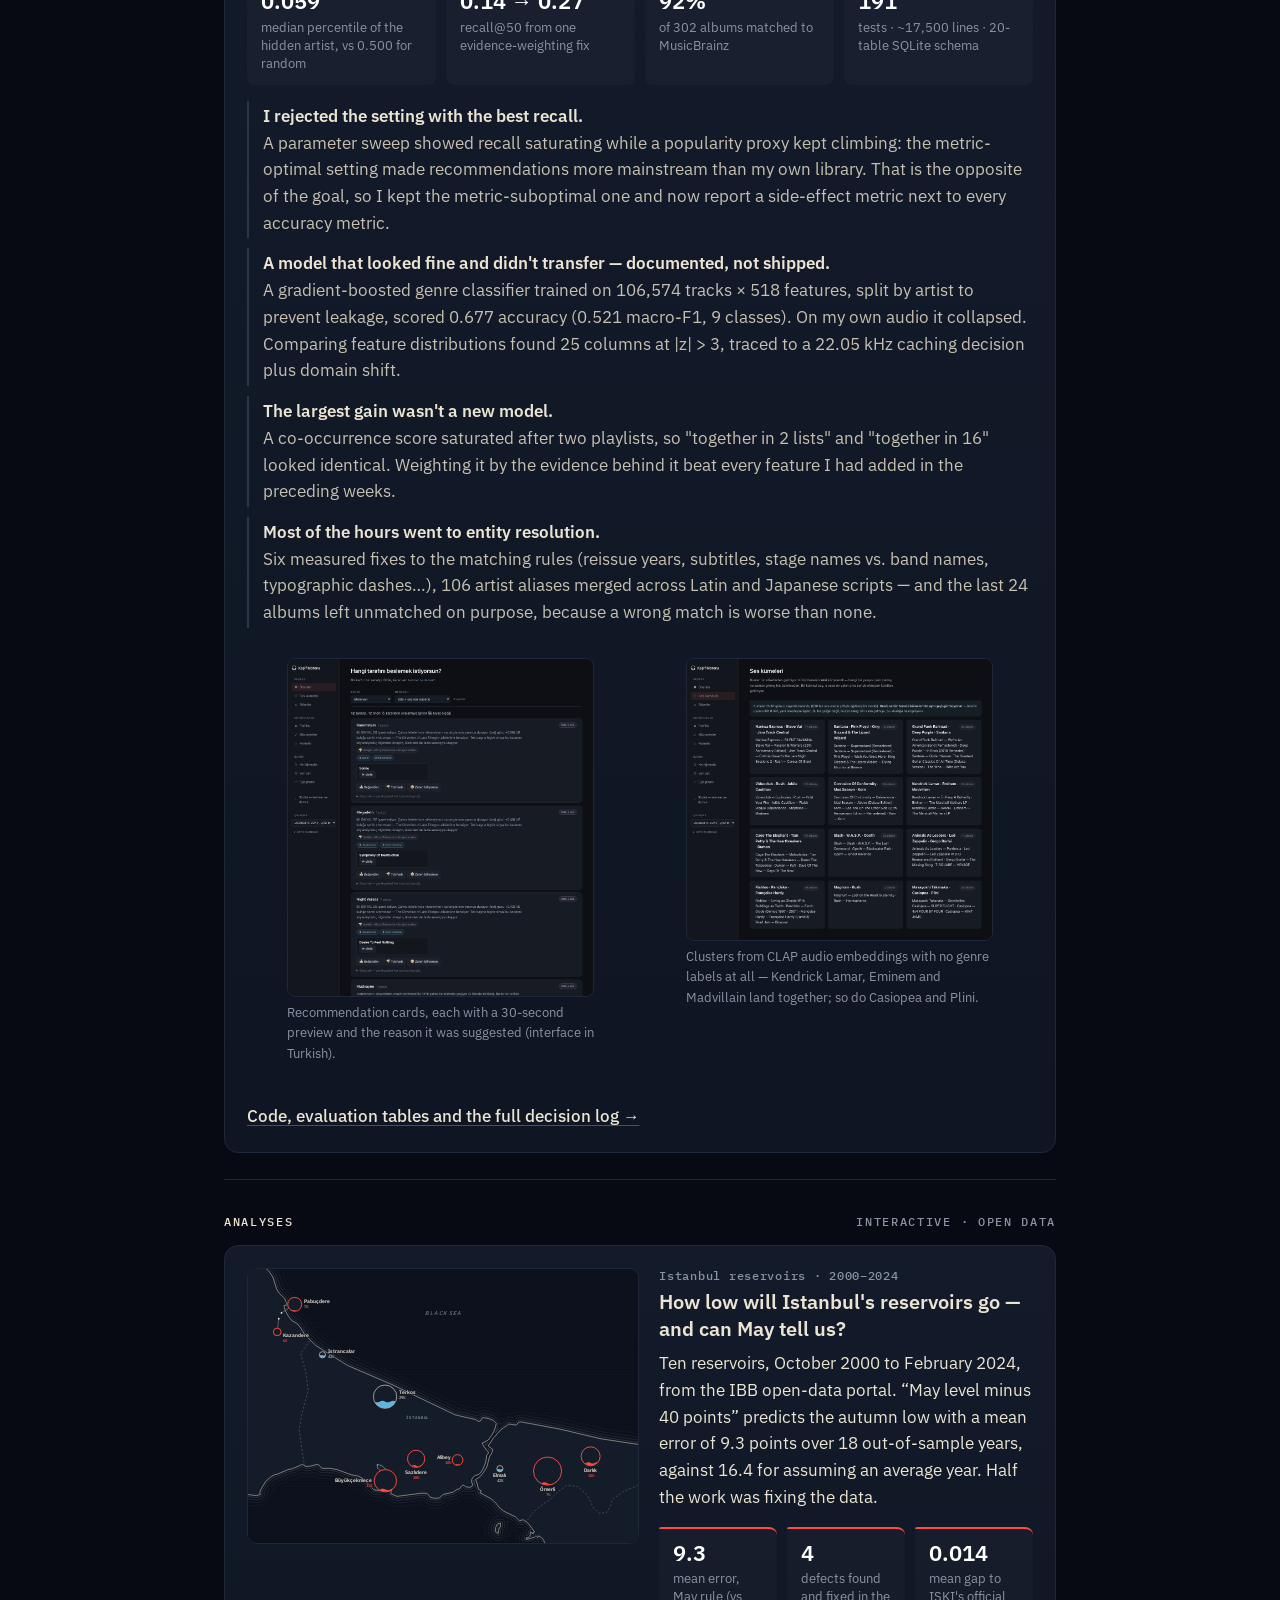
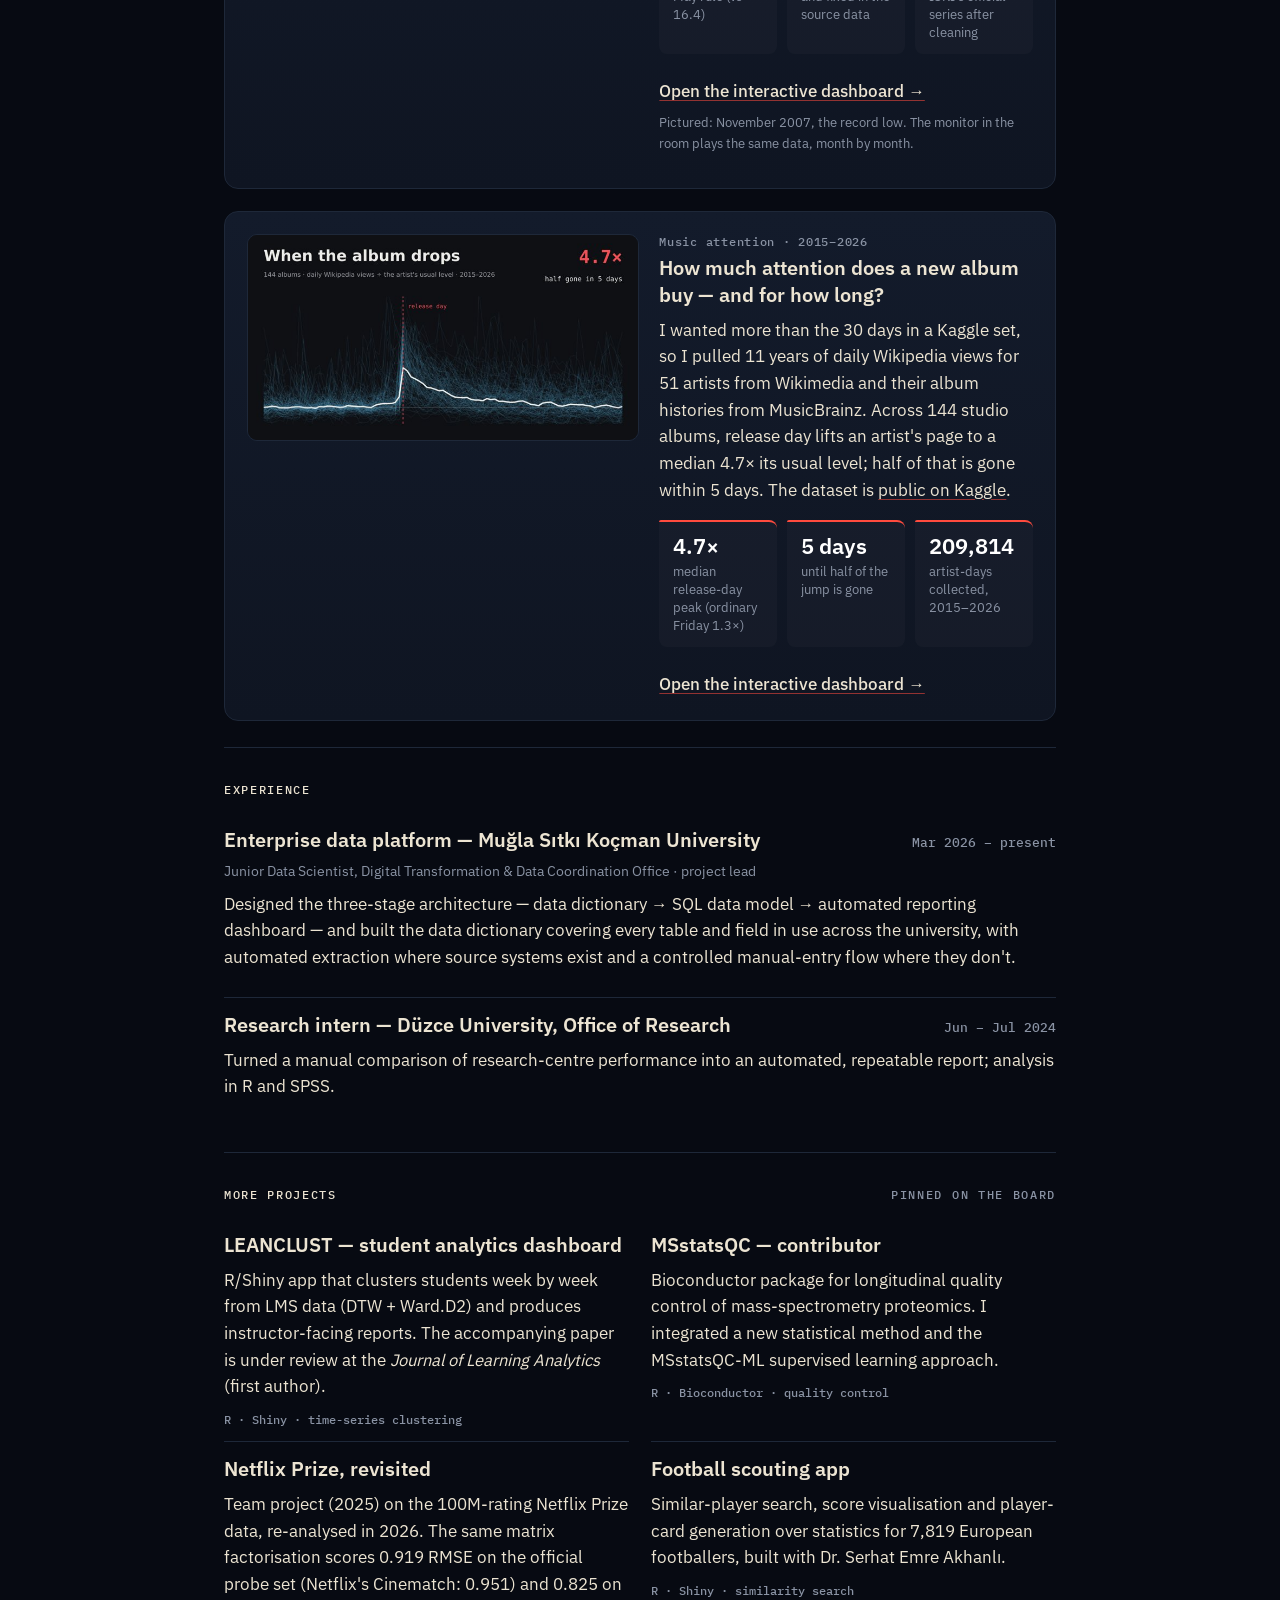
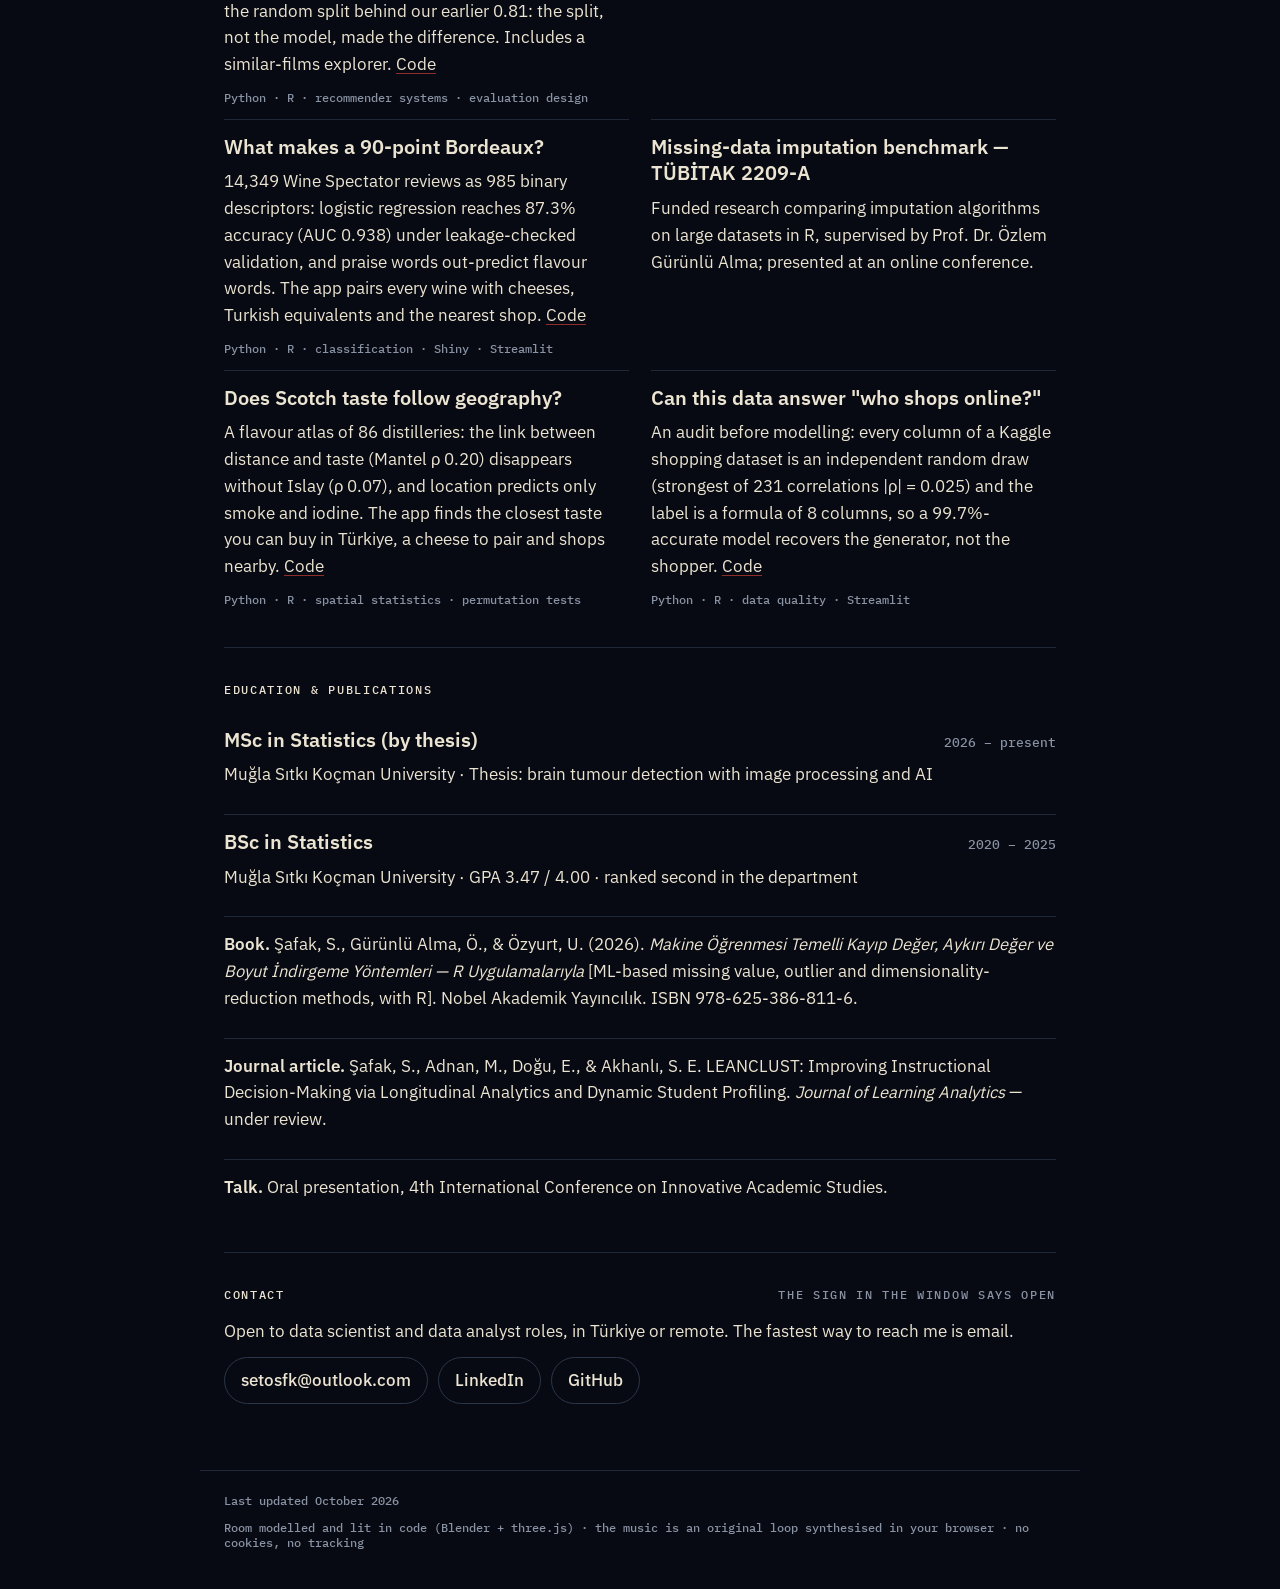
==== commit e2656fed: "Add album-attention card to the Analyses section" ====
--- a/index.html
+++ b/index.html
@@ -176,7 +176,8 @@
 .more{display:inline-block;margin-top:8px;font-weight:500;color:var(--ink)}
 .analysis{display:grid;grid-template-columns:minmax(0,1.05fr) minmax(0,1fr);gap:20px;align-items:start}
 .analysis .map{display:block;border:1px solid var(--line);border-radius:10px;overflow:hidden;background:var(--sea)}
-.analysis .map svg{display:block;width:100%;height:auto}
+.analysis .map svg,.analysis .map img{display:block;width:100%;height:auto}
+.analysis + .analysis{margin-top:22px}
 .analysis .k{font:500 12px var(--f-mono);color:var(--muted);letter-spacing:.06em;margin-bottom:6px}
 .analysis .stats{grid-template-columns:repeat(3,minmax(0,1fr))}
 .item{padding:14px 0;border-top:1px solid var(--line)}
@@ -282,6 +283,20 @@
       <p style="font-size:.8rem;color:var(--muted);margin-top:8px">Pictured: November 2007, the record low. The monitor in the room plays the same data, month by month.</p>
     </div>
   </div>
+  <div class="card analysis">
+    <a class="map" href="analyses/album-attention/" aria-label="Open the interactive dashboard"><img src="analyses/album-attention/thumb.jpg" alt="Daily Wikipedia views around album releases" loading="lazy" width="720" height="378"></a>
+    <div>
+      <div class="k">Music attention · 2015–2026</div>
+      <h3><a href="analyses/album-attention/">How much attention does a new album buy — and for how long?</a></h3>
+      <p>I wanted more than the 30 days in a Kaggle set, so I pulled 11 years of daily Wikipedia views for 51 artists from Wikimedia and their album histories from MusicBrainz. Across 144 studio albums, release day lifts an artist's page to a median 4.7× its usual level; half of that is gone within 5 days. The dataset is <a href="https://www.kaggle.com/datasets/sertanafak/music-artists-11-years-of-daily-wikipedia-views">public on Kaggle</a>.</p>
+      <div class="stats">
+        <div class="stat"><b>4.7×</b><span>median release-day peak (ordinary Friday 1.3×)</span></div>
+        <div class="stat"><b>5 days</b><span>until half of the jump is gone</span></div>
+        <div class="stat"><b>209,814</b><span>artist-days collected, 2015–2026</span></div>
+      </div>
+      <a class="more" href="analyses/album-attention/">Open the interactive dashboard →</a>
+    </div>
+  </div>
 </section>
 <section class="sec" id="experience" data-title="Experience">
   <h2 class="sec-h"><b>Experience</b></h2>
@@ -305,7 +320,6 @@
     <div class="item"><h3><a href="projects/bordeaux-wine/">What makes a 90-point Bordeaux?</a></h3><p>14,349 Wine Spectator reviews as 985 binary descriptors: logistic regression reaches 87.3% accuracy (AUC 0.938) under leakage-checked validation, and praise words out-predict flavour words. The app pairs every wine with cheeses, Turkish equivalents and the nearest shop. <a href="https://github.com/SETOsfk/wineapp">Code</a></p><div class="tags">Python · R · classification · Shiny · Streamlit</div></div>
     <div class="item"><h3>Missing-data imputation benchmark — TÜBİTAK 2209-A</h3><p>Funded research comparing imputation algorithms on large datasets in R, supervised by Prof. Dr. Özlem Gürünlü Alma; presented at an online conference.</p></div>
     <div class="item"><h3><a href="projects/scotch-whisky/">Does Scotch taste follow geography?</a></h3><p>A flavour atlas of 86 distilleries: the link between distance and taste (Mantel ρ 0.20) disappears without Islay (ρ 0.07), and location predicts only smoke and iodine. The app finds the closest taste you can buy in Türkiye, a cheese to pair and shops nearby. <a href="https://github.com/SETOsfk/scotch-whisky-atlas">Code</a></p><div class="tags">Python · R · spatial statistics · permutation tests</div></div>
-    <div class="item"><h3><a href="projects/scotch-whisky/finder/">A Computational Wine Wheel for whisky</a></h3><p>The wine papers' method (Chen et al.) carried over to Scotch on Lee et al.'s flavour wheel: 3,580 phrases → 270 attributes over 2,247 Whisky Advocate reviews, with 94.7% recall and 94.5% precision on 40 reviews read only after the dictionary was frozen. The attributes barely predict a 90+ score (77.8% vs 74.6% baseline) and agree with a tasting panel only on iodine, smoke and fruit. The finder ranks whisky and wine sold in Türkiye by taste, adds cheese and snacks with dated prices, builds a basket and marks the nearest shops. <a href="https://github.com/SETOsfk/scotch-whisky-atlas">Code</a></p><div class="tags">Python · text mining · validation · Leaflet</div></div>
     <div class="item"><h3><a href="projects/shopping-audit/">Can this data answer "who shops online?"</a></h3><p>An audit before modelling: every column of a Kaggle shopping dataset is an independent random draw (strongest of 231 correlations |ρ| = 0.025) and the label is a formula of 8 columns, so a 99.7%-accurate model recovers the generator, not the shopper. <a href="https://github.com/SETOsfk/streamlit-app">Code</a></p><div class="tags">Python · R · data quality · Streamlit</div></div>
   </div>
 </section>
@@ -328,7 +342,7 @@
 </section>
 </main>
 <footer>
-  <span>Last updated September 2026</span>
+  <span>Last updated October 2026</span>
   <span>Room modelled and lit in code (Blender + three.js) · the music is an original loop synthesised in your browser · no cookies, no tracking</span>
 </footer>
 
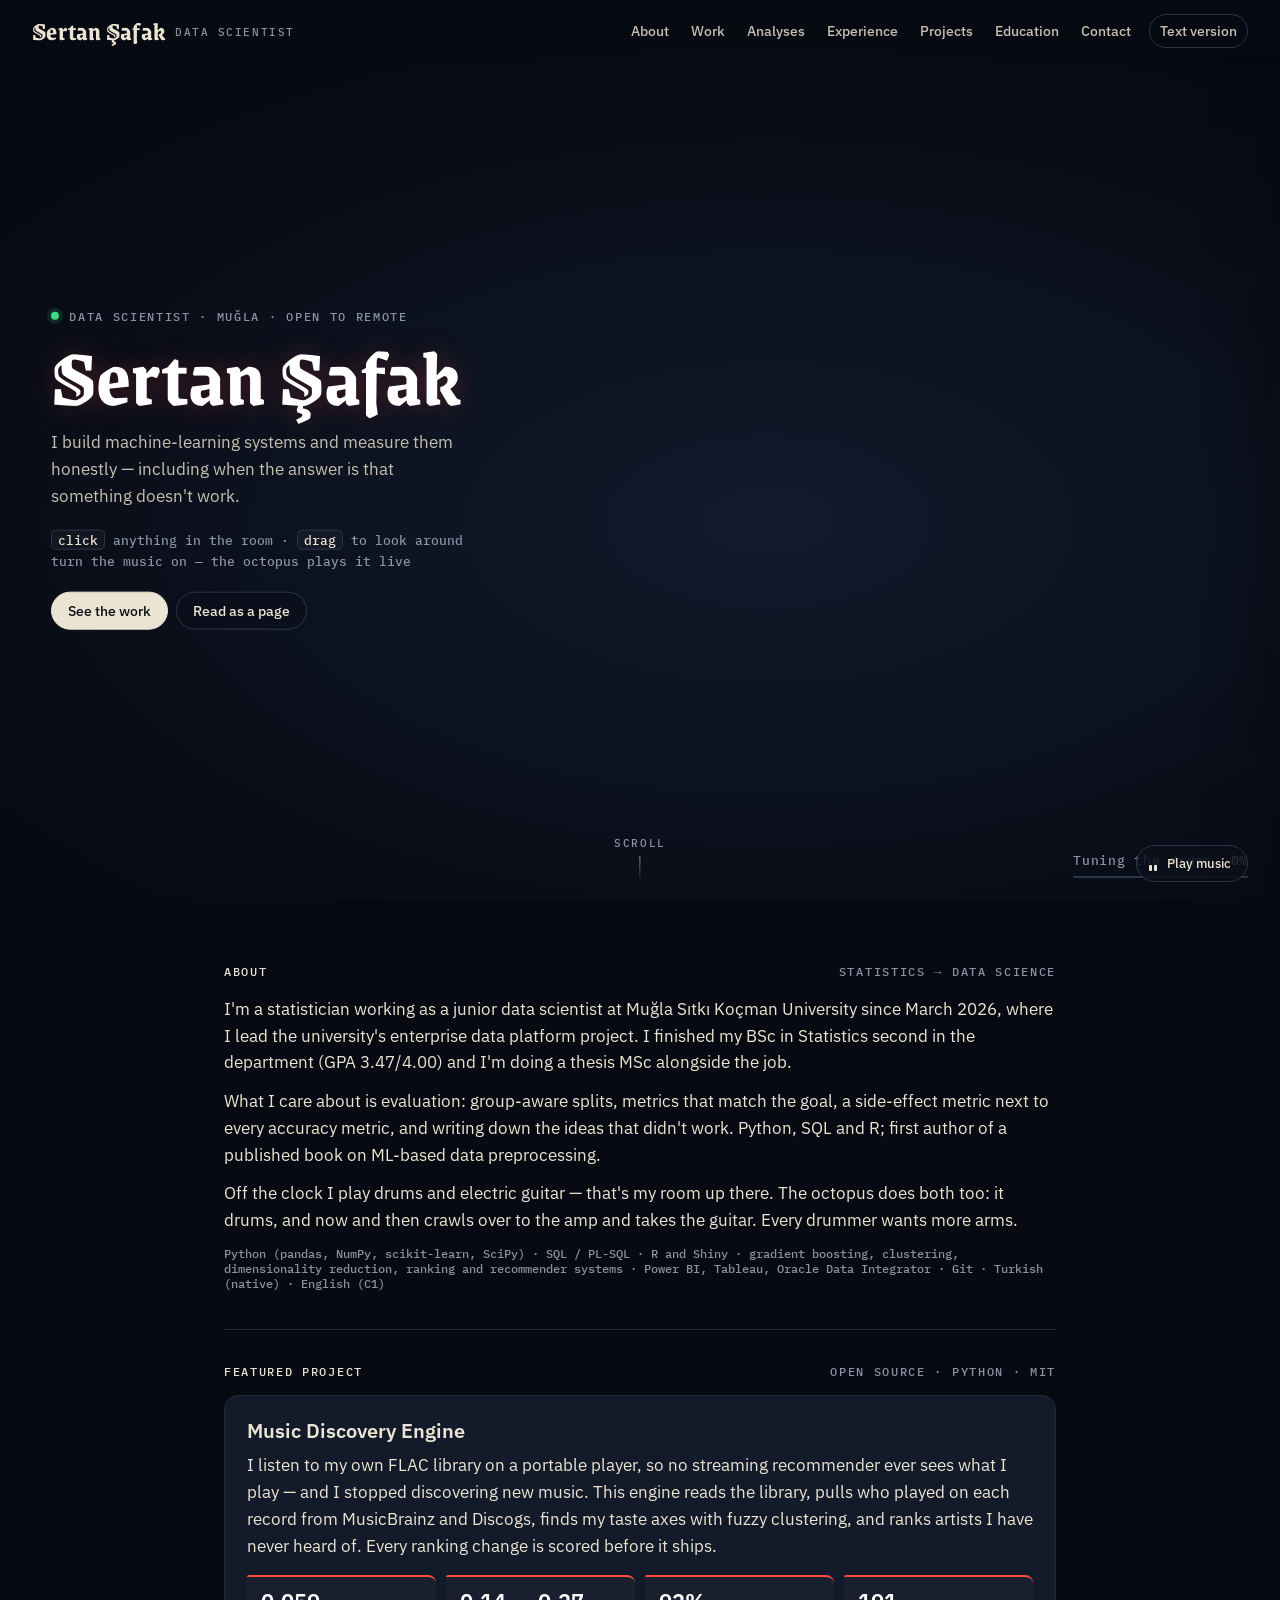
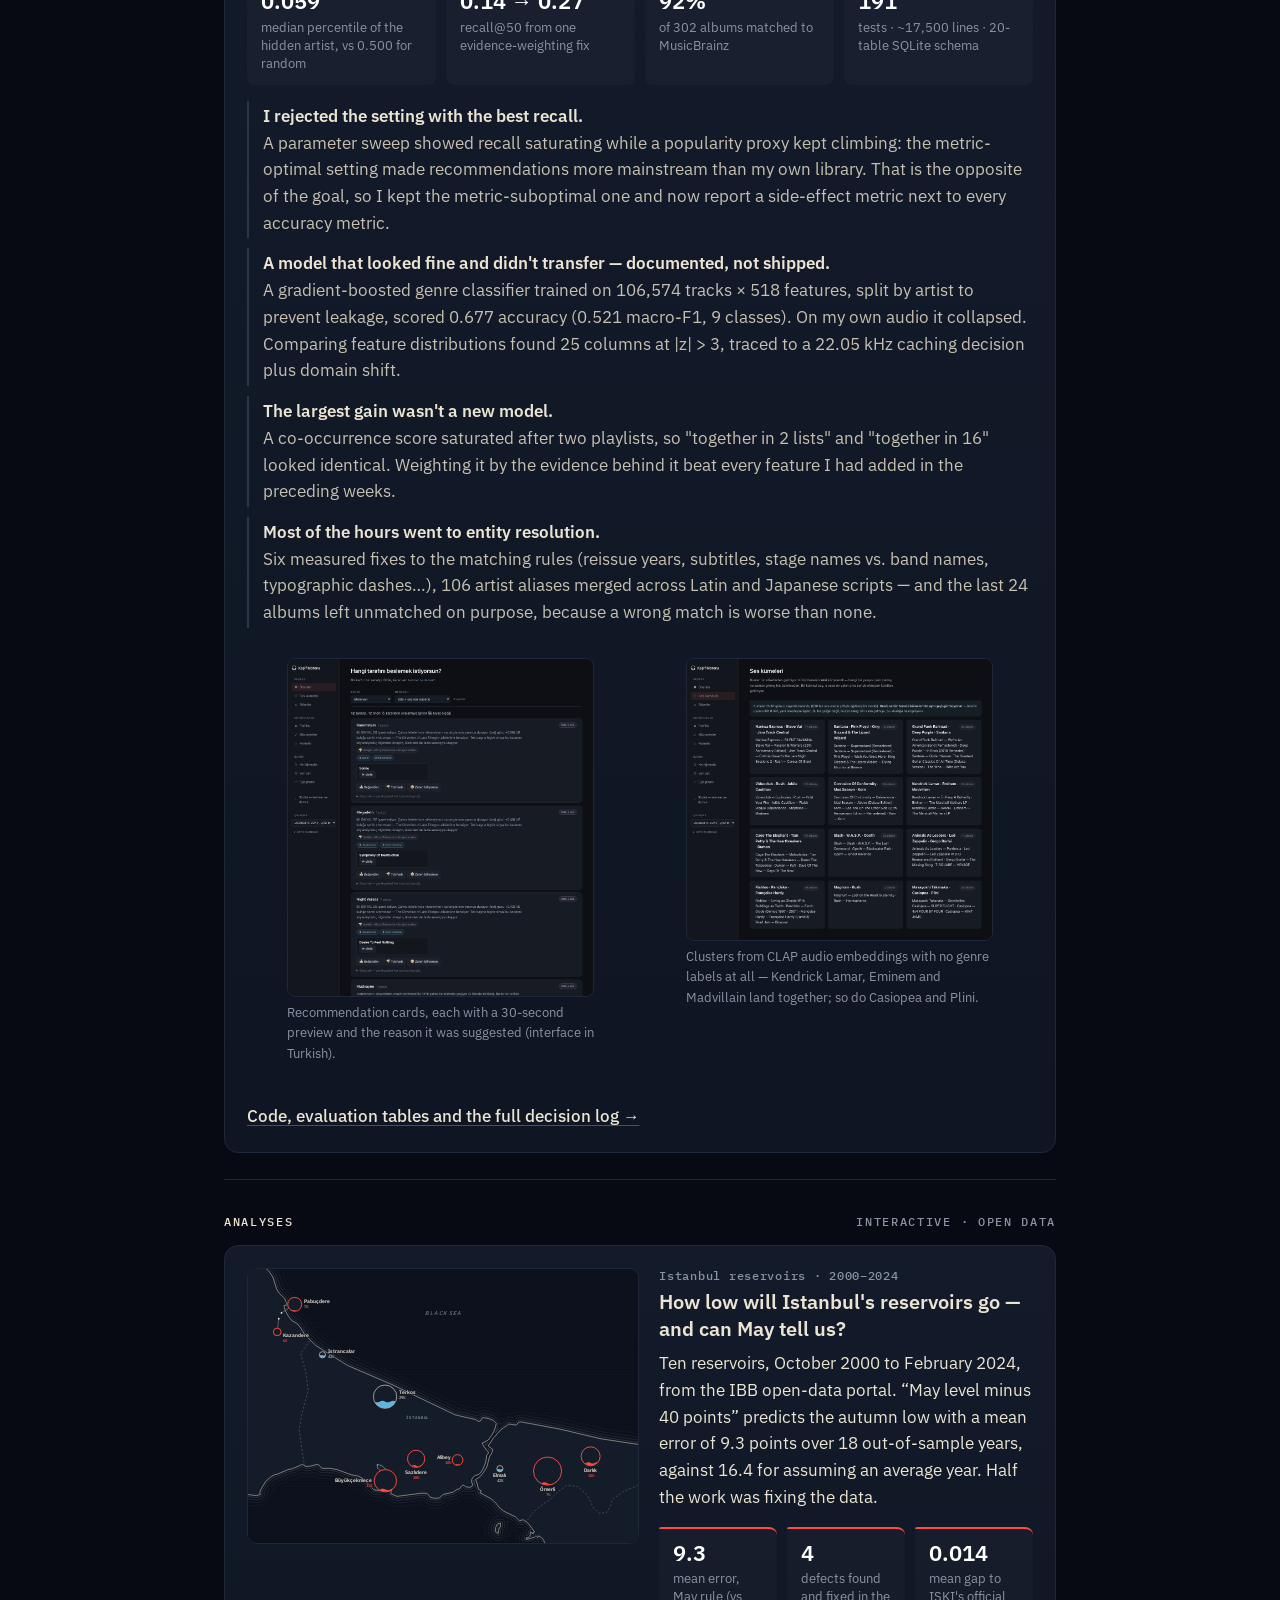
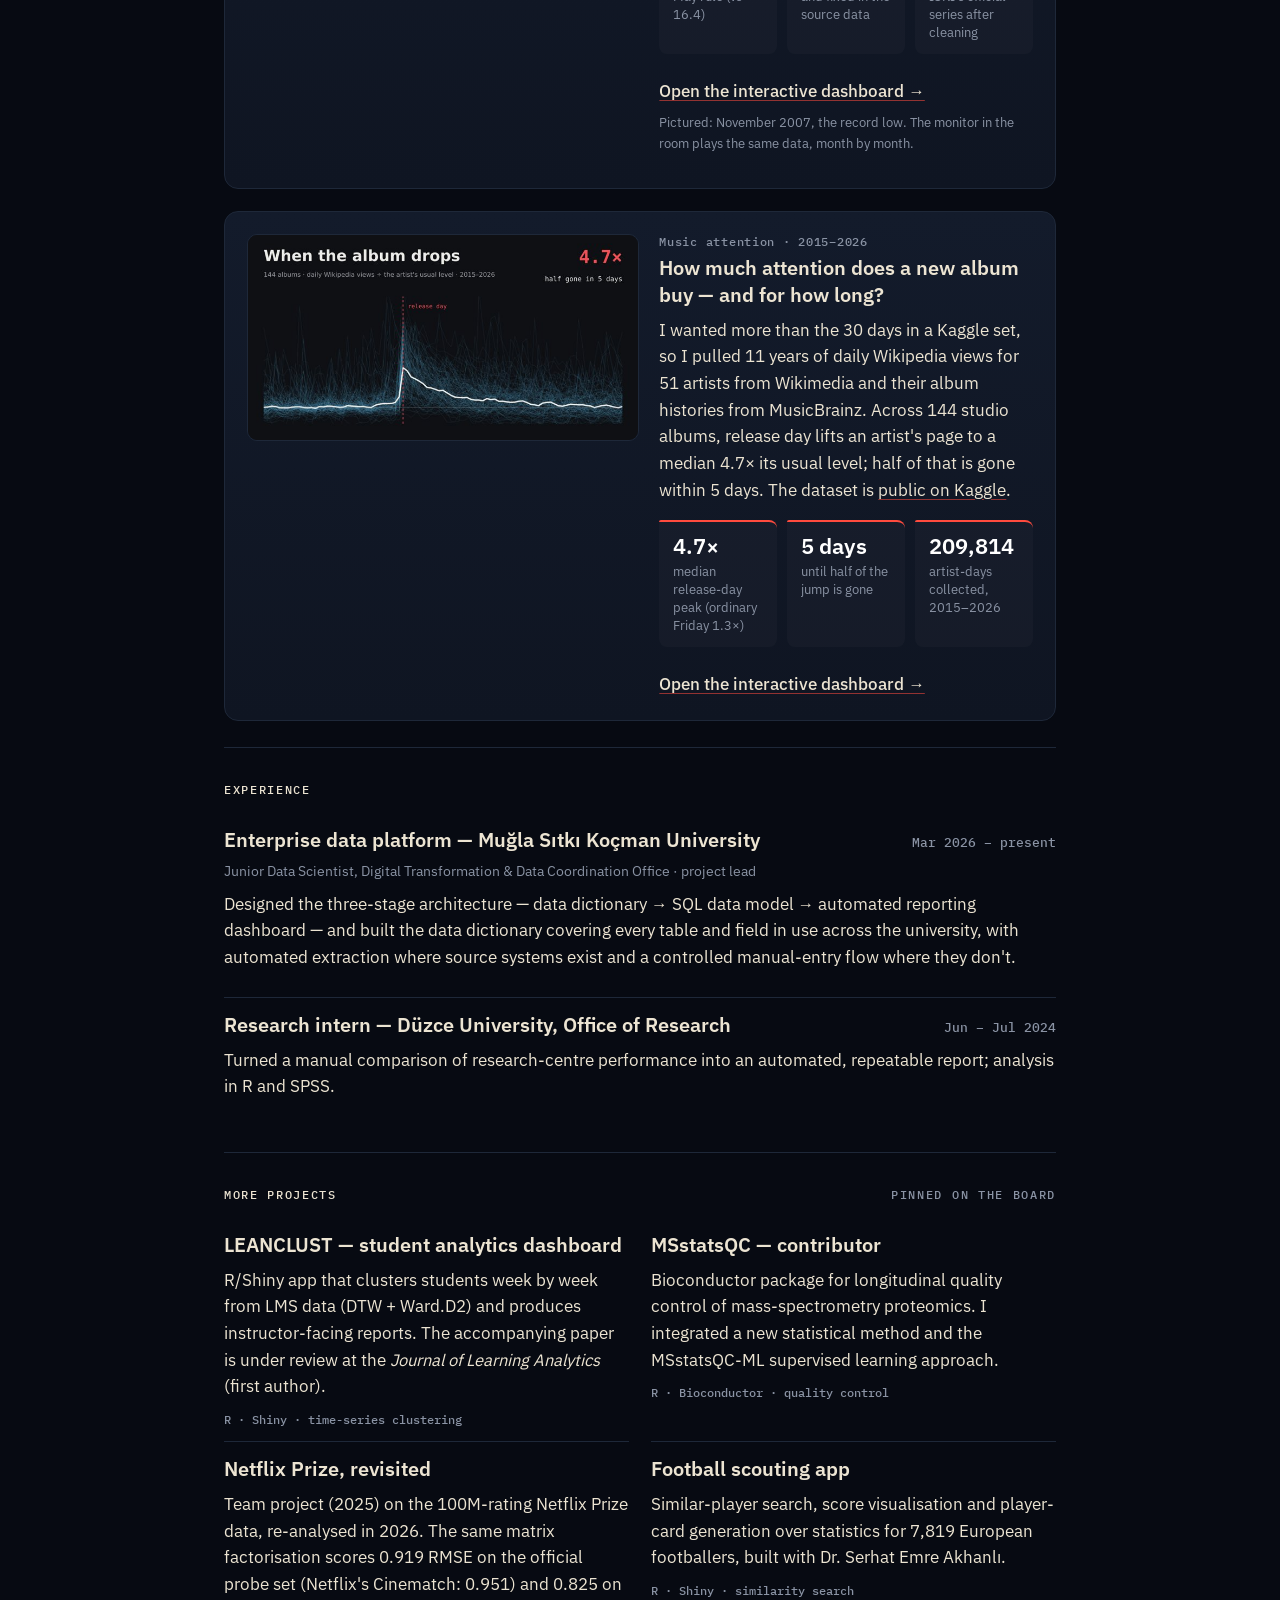
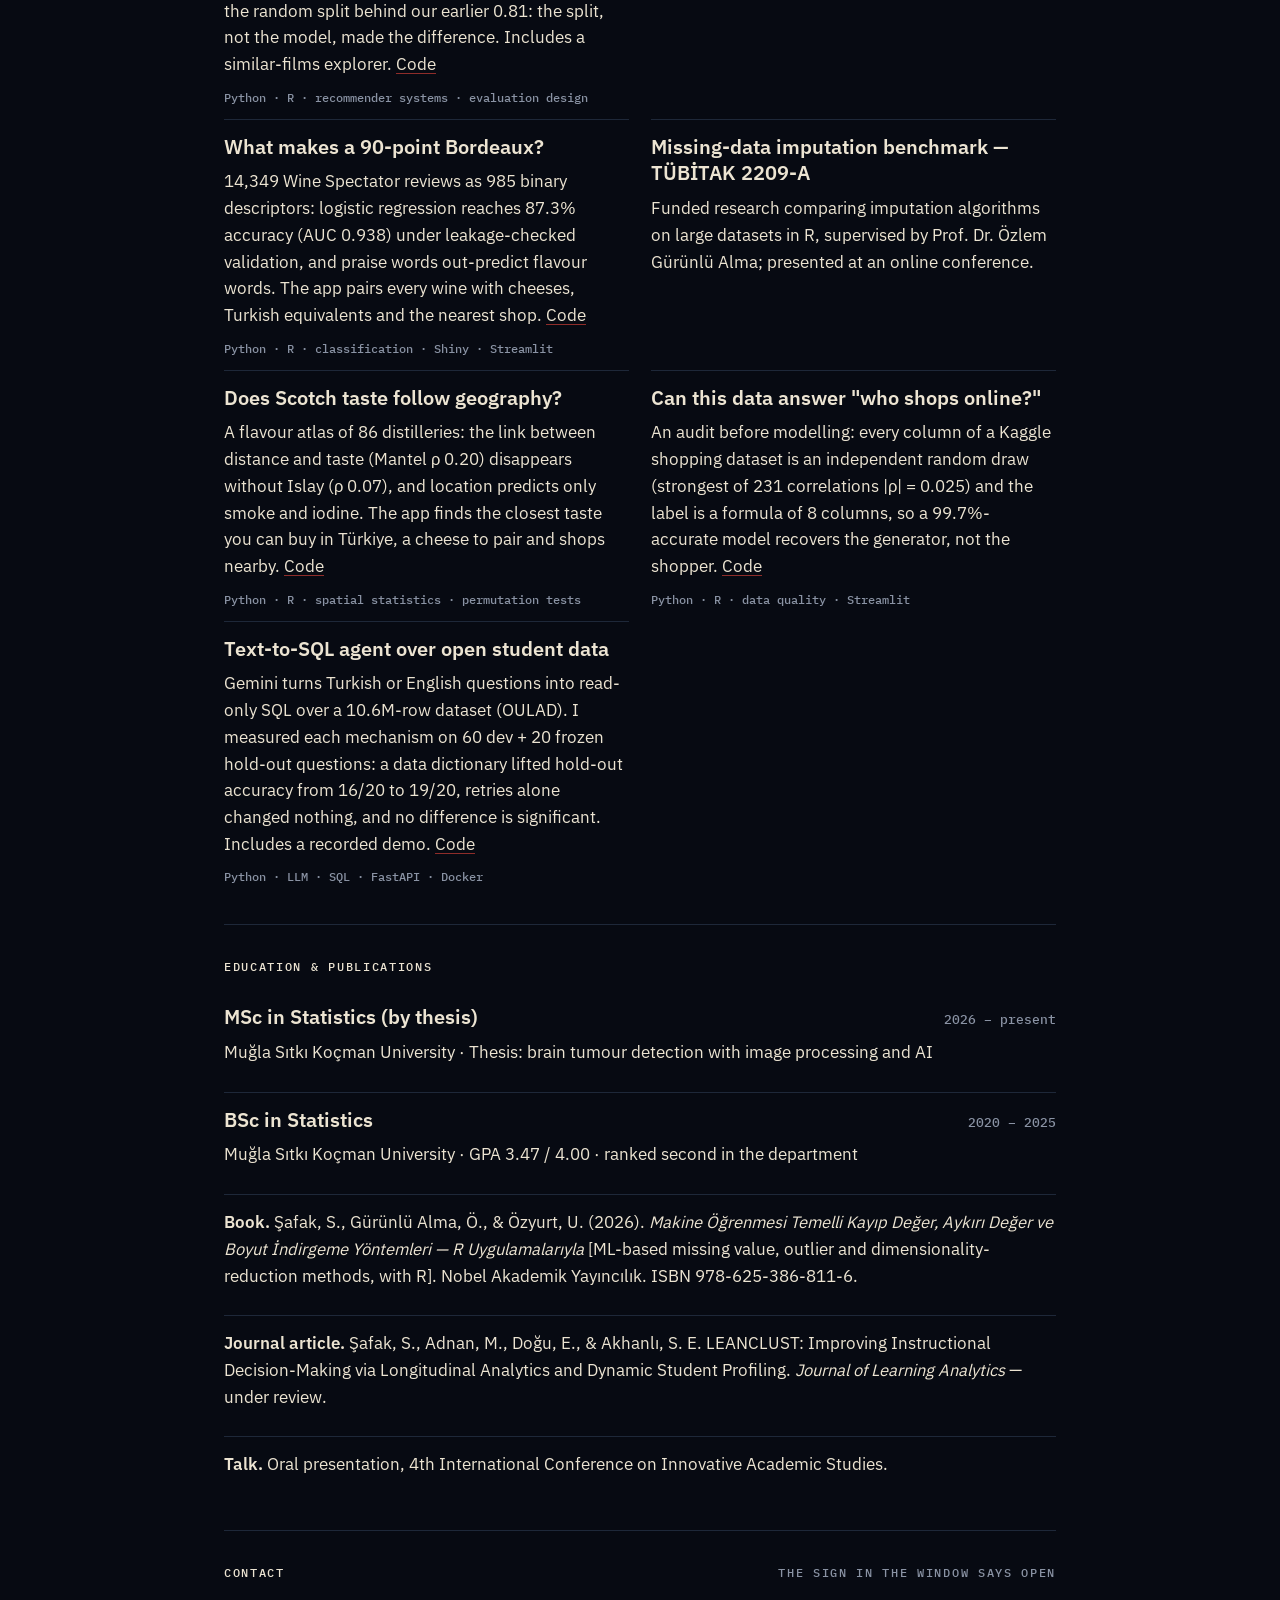
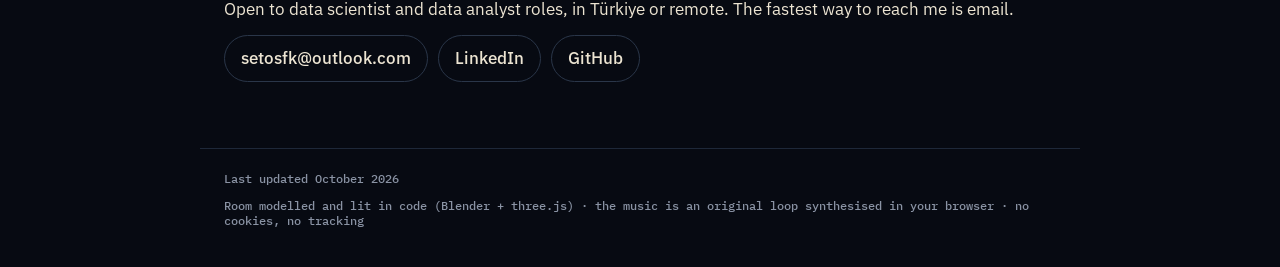
==== commit 7fbb19dd: "Add OULAD text-to-SQL recorded demo page Co-Authored-By: Claude Sonnet 5.5 <noreply@anthropic.com> C" ====
--- a/index.html
+++ b/index.html
@@ -321,6 +321,7 @@
     <div class="item"><h3>Missing-data imputation benchmark — TÜBİTAK 2209-A</h3><p>Funded research comparing imputation algorithms on large datasets in R, supervised by Prof. Dr. Özlem Gürünlü Alma; presented at an online conference.</p></div>
     <div class="item"><h3><a href="projects/scotch-whisky/">Does Scotch taste follow geography?</a></h3><p>A flavour atlas of 86 distilleries: the link between distance and taste (Mantel ρ 0.20) disappears without Islay (ρ 0.07), and location predicts only smoke and iodine. The app finds the closest taste you can buy in Türkiye, a cheese to pair and shops nearby. <a href="https://github.com/SETOsfk/scotch-whisky-atlas">Code</a></p><div class="tags">Python · R · spatial statistics · permutation tests</div></div>
     <div class="item"><h3><a href="projects/shopping-audit/">Can this data answer "who shops online?"</a></h3><p>An audit before modelling: every column of a Kaggle shopping dataset is an independent random draw (strongest of 231 correlations |ρ| = 0.025) and the label is a formula of 8 columns, so a 99.7%-accurate model recovers the generator, not the shopper. <a href="https://github.com/SETOsfk/streamlit-app">Code</a></p><div class="tags">Python · R · data quality · Streamlit</div></div>
+    <div class="item"><h3><a href="projects/oulad-text-to-sql/">Text-to-SQL agent over open student data</a></h3><p>Gemini turns Turkish or English questions into read-only SQL over a 10.6M-row dataset (OULAD). I measured each mechanism on 60 dev + 20 frozen hold-out questions: a data dictionary lifted hold-out accuracy from 16/20 to 19/20, retries alone changed nothing, and no difference is significant. Includes a recorded demo. <a href="https://github.com/SETOsfk/oulad-text-to-sql">Code</a></p><div class="tags">Python · LLM · SQL · FastAPI · Docker</div></div>
   </div>
 </section>
 <section class="sec" id="education" data-title="Education & publications">
